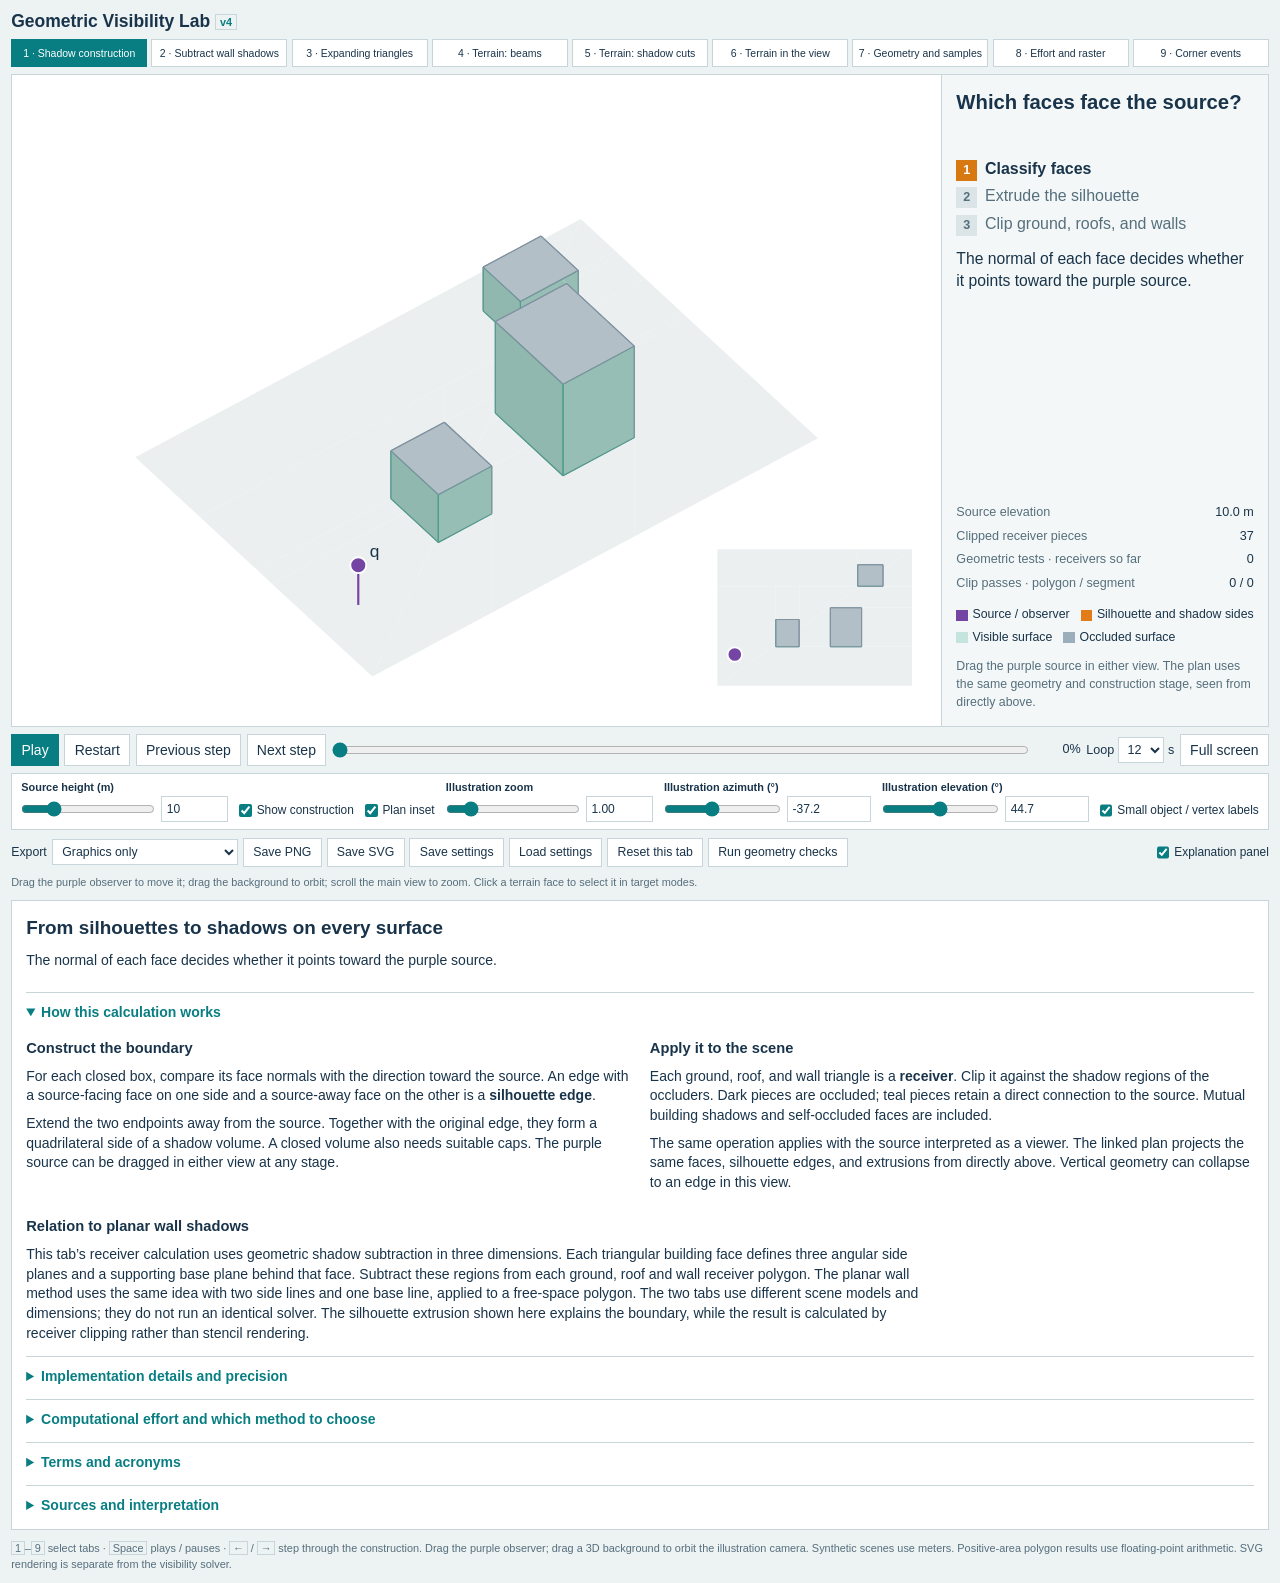
==== visibility-lab-v4.html @ 385640a4 "Make work counters progressive and clarify terrain construction" ====
<!doctype html>
<html lang="en">
<head>
<meta charset="utf-8">
<meta name="viewport" content="width=device-width, initial-scale=1">
<title>Geometric Visibility Lab · v4</title>
<style>:root {
  --ink:#19344a; --muted:#566f7d; --teal:#087e82; --purple:#7545a4;
  --orange:#d87810; --line:#c8d5da; --paper:#fff; --field:#edf2f3;
  --gap:.55rem; --pad:.8rem;
  font:clamp(14px,.625vw,24px)/1.4 -apple-system,BlinkMacSystemFont,"Segoe UI",Arial,sans-serif;
  color:var(--ink); background:var(--field); color-scheme:light;
}
* { box-sizing:border-box; }
body { margin:0; }
button,select,input { font:inherit; color:inherit; }
button,.filebtn,select,input[type=number] { border:1px solid var(--line); border-radius:0; background:var(--paper); }
button,.filebtn { padding:.38rem .66rem; cursor:pointer; white-space:nowrap; line-height:1.35; }
button:hover,.filebtn:hover { background:#e3efed; }
button[aria-selected=true],button.primary { color:white; background:var(--teal); border-color:var(--teal); }
button:disabled { opacity:.45; cursor:default; }
:focus-visible { outline:3px solid var(--orange); outline-offset:2px; }
select { padding:.28rem .35rem; min-width:0; }
input[type=range] { accent-color:var(--teal); cursor:pointer; margin:0; min-width:0; }
input[type=checkbox] { width:1.05em; height:1.05em; margin:0; accent-color:var(--teal); flex:none; }
input[type=number] { width:5.6rem; padding:.25rem .35rem; font-variant-numeric:tabular-nums; }
a { color:var(--teal); }
[hidden] { display:none!important; }
#presentation {
  width:100%; height:100svh; min-height:38rem; padding:var(--pad);
  display:grid; grid-template-rows:auto minmax(0,1fr) auto auto auto auto;
  gap:var(--gap);
}
.lab-header { min-width:0; display:flex; flex-wrap:wrap; align-items:center; gap:.45rem 1rem; }
h1 { margin:0; font-size:1.25rem; font-weight:700; line-height:1.25; white-space:nowrap; }
h1 small { font-size:.62em; color:var(--teal); font-weight:600; border:1px solid var(--line); padding:.1em .35em; vertical-align:middle; }
#nav { display:flex; flex:1 0 100%; flex-wrap:nowrap; gap:.3rem; min-width:0; }
#nav button { flex:1 1 0; padding:.42rem .45rem; font-size:.85rem; white-space:nowrap; }
#stage { min-height:0; min-width:0; display:flex; background:var(--paper); border:1px solid var(--line); overflow:hidden; }
.graphic { flex:1 1 0; min-width:0; min-height:0; position:relative; }
#view { display:block; width:100%; height:100%; touch-action:none; user-select:none; }
#view text { user-select:text; cursor:text; }
#explanation { flex:0 0 26%; min-width:18rem; max-width:33rem; padding:1rem; border-left:1px solid var(--line); display:flex; flex-direction:column; gap:.75rem; background:#f3f7f7; overflow:auto; }
#explanationTitle { flex:none; margin:0; height:2.6em; min-height:2.6em; max-height:2.6em; font-size:1.45rem; line-height:1.3; font-weight:700; display:-webkit-box; -webkit-box-orient:vertical; -webkit-line-clamp:2; overflow:hidden; }
#explanationBody { min-height:0; font-size:1.12rem; line-height:1.45; }
#explanationBody p { margin:0 0 .8rem; }
#explanationBody ul,#explanationBody ol { padding-left:1.3rem; margin:.5rem 0 .8rem; }
#explanationBody li { margin:.35rem 0; }
#explanationFooter { margin-top:auto; flex:none; font-size:.88rem; line-height:1.45; }
#explanationFooter:empty { display:none; }
#explanation table { width:100%; border-collapse:collapse; font-size:.86rem; font-variant-numeric:tabular-nums; }
#explanation th,#explanation td { text-align:left; padding:.42rem .15rem; border-bottom:1px solid var(--line); vertical-align:top; }
#explanation th { font-weight:650; }
#explanation .metrics { display:grid; gap:.5rem; margin:.6rem 0; }
#explanation .metric { display:flex; justify-content:space-between; gap:.5rem; font-variant-numeric:tabular-nums; }
#explanation .metric strong { font-weight:700; }
.legend { display:flex; flex-wrap:wrap; gap:.35rem .8rem; }
.legend-item { display:inline-flex; align-items:center; gap:.35rem; }
.swatch { display:inline-block; width:.8rem; height:.8rem; background:var(--swatch,var(--teal)); flex:none; }
.steps { list-style:none; padding:0!important; margin:0 0 .8rem!important; }
.steps li { display:flex; align-items:baseline; gap:.55rem; color:var(--muted); font-size:1.14rem; line-height:1.4; }
.steps li[aria-current] { color:var(--ink); font-weight:650; }
.step-index { display:inline-flex; flex:none; width:1.5rem; height:1.5rem; align-items:center; justify-content:center; background:#dbe4e7; font-size:.9rem; line-height:1.5rem; font-weight:600; }
[aria-current]>.step-index { color:white; background:var(--orange); }
.stats { display:grid; grid-template-columns:minmax(0,1fr) auto; align-items:baseline; gap:.38rem .65rem; font-size:.9rem; margin:0 0 1rem; font-variant-numeric:tabular-nums; }
.stats dt { color:var(--muted); }
.stats dd { margin:0; text-align:right; max-width:16rem; }
.panel-note { margin:.8rem 0 0; color:var(--muted); }
.panel-metrics { margin:0 0 .8rem; font-variant-numeric:tabular-nums; }
.metric-head,.metric-values { display:grid; grid-template-columns:1fr 1fr; column-gap:.65rem; }
.metric-head { font-size:.8rem; color:var(--muted); border-bottom:1px solid var(--line); padding-bottom:.25rem; }
.metric-group { border-bottom:1px solid var(--line); padding:.6rem 0; }
.metric-group h3 { font-size:.88rem; margin:0 0 .2rem; font-weight:650; }
.metric-values { font-size:1.15rem; }
.geometric { color:var(--teal); }
.sampled { color:var(--orange); }
#explanationBody .difference { font-size:.78rem; margin:.15rem 0 0; color:var(--muted); }
.transport { display:flex; flex-wrap:wrap; align-items:center; gap:.4rem; }
.transport>input[type=range] { flex:1 1 12rem; }
.transport output { width:3.3rem; text-align:right; font-size:.9rem; font-variant-numeric:tabular-nums; }
.transport label { white-space:nowrap; font-size:.9rem; }
#controls { display:flex; flex-wrap:wrap; align-items:flex-end; gap:.42rem .8rem; padding:.5rem .65rem; background:white; border:1px solid var(--line); }
.setting { flex:1 1 13rem; min-width:10rem; max-width:23rem; display:block; }
.setting>span { display:block; margin-bottom:.12rem; font-size:.78rem; line-height:1.2; font-weight:650; }
.setting select { width:100%; font-size:.88rem; }
#demonstrationControls { flex:none; }
#demonstrationControls:empty { display:none; }
.demonstration-setting { max-width:none; min-width:0; width:100%; }
.demonstration-setting>span { font-size:.92rem; margin-bottom:.3rem; }
.demonstration-setting select { font-size:1.04rem; font-weight:600; padding:.55rem .4rem; border-color:var(--teal); }
#controls>.demonstration-setting { flex:1 1 22rem; max-width:32rem; }
.rangeflex { display:flex; align-items:center; gap:.4rem; }
.rangeflex input[type=range] { flex:1 1 auto; width:100%; }
.rangeflex input[type=number] { flex:0 0 4.8rem; width:4.8rem; font-size:.86rem; }
.angle-control .rangeflex input[type=number] { flex-basis:6rem; width:6rem; }
.check { display:flex; align-items:center; gap:.35rem; font-size:.85rem; line-height:1.25; padding:.3rem 0; }
#controls>.check { max-width:17rem; }
#controls>button { font-size:.86rem; }
.toolrow { display:flex; flex-wrap:wrap; align-items:center; gap:.35rem; font-size:.88rem; }
.toolrow>label:not(.check) { display:inline-flex; align-items:center; gap:.4rem; }
.panel-option { margin-left:auto; }
.filebtn { position:relative; }
.filebtn input { position:absolute; width:1px; height:1px; opacity:0; }
.filebtn:focus-within { outline:3px solid var(--orange); outline-offset:2px; }
.demo-notes { display:flex; flex-wrap:wrap; align-items:baseline; column-gap:1rem; row-gap:.2rem; }
.help,#status { margin:0; font-size:.78rem; line-height:1.3; }
.help { color:var(--muted); flex:1 1 auto; }
#status { color:var(--teal); }
.help:empty,#status:empty,.demo-notes:has(.help:empty):has(#status:empty) { display:none; }
.docs { padding:1rem; margin:0 var(--pad) var(--pad); background:white; border:1px solid var(--line); }
.docs h2 { font-size:1.35rem; margin:0 0 .7rem; }
.docs h3 { font-size:1.05rem; margin:1.1rem 0 .4rem; }
.docs p { margin:.6rem 0; max-width:115ch; }
.docs details { border-top:1px solid var(--line); margin-top:.9rem; padding-top:.7rem; }
.docs summary { cursor:pointer; color:var(--teal); font-weight:650; }
#acronymDoc dl { display:grid; grid-template-columns:9rem minmax(0,1fr); gap:.45rem 1rem; max-width:115ch; }
#acronymDoc dt { font-weight:650; }
#acronymDoc dd { margin:0; }
.docs .cols { display:grid; grid-template-columns:1fr 1fr; gap:1.4rem; }
.docs table { border-collapse:collapse; width:100%; font-size:.88rem; }
.docs th,.docs td { border-bottom:1px solid var(--line); padding:.6rem; text-align:left; vertical-align:top; }
.docs thead { background:#f0f5f6; }
.docs .notice { border-left:3px solid var(--orange); padding:.5rem .75rem; background:#fff8ee; }
#benchmarkTable { overflow:auto; }
.page-footer { padding:0 var(--pad) var(--pad); font-size:.78rem; color:var(--muted); }
.page-footer p { margin:0; }
kbd { font:inherit; border:1px solid var(--line); padding:0 .2rem; }
.muted { color:var(--muted); }
.small { font-size:.85em; }
@media (min-width:2560px) { #nav { flex:1 1 auto; } #nav button { font-size:.85rem; } }
@media (max-width:1550px) { #nav button { font-size:.75rem; padding:.4rem .3rem; } #explanation { min-width:16rem; } }
@media (max-width:1100px), (max-height:700px) {
  #presentation { height:auto; min-height:100svh; grid-template-rows:auto minmax(24rem,1fr) auto auto auto auto; }
  #stage { min-height:30rem; }
  #nav { overflow-x:auto; }
  #nav button { flex:0 0 auto; }
  .toolrow .panel-option { margin-left:0; }
}
@media (max-width:700px) {
  #presentation { padding:.55rem; }
  #stage { flex-direction:column; }
  .graphic { flex:none; height:62vw; min-height:16rem; }
  #explanation { flex:none; width:100%; min-width:0; max-width:none; border-left:0; border-top:1px solid var(--line); overflow:visible; }
  #explanationTitle { font-size:1.1rem; }
  .transport>input[type=range] { flex-basis:50%; }
  .setting { min-width:9rem; }
  .docs .cols { grid-template-columns:1fr; }
  #acronymDoc dl { grid-template-columns:1fr; gap:.15rem; }
  #acronymDoc dd { margin-bottom:.6rem; }
}
:root:fullscreen { overflow:hidden; background:var(--field); }
:root:fullscreen #presentation { height:100svh; min-height:0; }
:root:fullscreen .docs,:root:fullscreen .page-footer { display:none; }
:root:fullscreen #stage { min-height:0; }
@media print {
  .lab-header,.transport,#controls,.toolrow,.demo-notes,.docs,.page-footer { display:none; }
  #presentation { padding:0; height:100vh; min-height:0; display:block; }
  #stage { height:100%; border:0; }
}
</style>
</head>
<body>
<main>
<section id="presentation" aria-label="Interactive visibility lab">
<header class="lab-header">
<h1>Geometric Visibility Lab <small>v4</small></h1>
<nav id="nav" aria-label="Demonstration tabs"></nav>
</header>
<div id="stage">
<div class="graphic"><svg id="view" xmlns="http://www.w3.org/2000/svg" viewBox="0 0 1600 900" aria-label="Interactive visibility construction"></svg></div>
<aside id="explanation" aria-labelledby="explanationTitle">
<div id="demonstrationControls"></div>
<h2 id="explanationTitle"></h2>
<div id="explanationBody"></div>
<div id="explanationFooter"></div>
</aside>
</div>
<div class="transport" aria-label="Animation controls">
<button class="primary" id="play">Play</button>
<button id="restart">Restart</button>
<button id="prev" title="Previous construction step (←)">Previous step</button>
<button id="next" title="Next construction step (→)">Next step</button>
<input id="phase" type="range" min="0" max="1" step=".001" value="0" aria-label="Construction progress">
<output id="phaseVal" for="phase">0%</output>
<label><span id="timingLabel">Loop</span> <select id="duration" aria-label="Animation loop duration"><option>6</option><option>8</option><option selected>12</option><option>16</option><option>24</option><option>40</option></select> s</label>
<button id="fullscreen">Full screen</button>
</div>
<div class="settings" id="controls" aria-label="Demonstration settings"></div>
<div class="toolrow" aria-label="Export and settings tools">
<label>Export <select id="exportMode"><option value="graphics">Graphics only</option><option value="panel">Graphic + explanation panel</option></select></label>
<button id="png">Save PNG</button>
<button id="svg">Save SVG</button>
<button id="save">Save settings</button>
<label class="filebtn">Load settings<input id="load" type="file" accept=".json,application/json"></label>
<button id="reset">Reset this tab</button>
<button id="tests">Run geometry checks</button>
<label class="check panel-option"><input id="panelToggle" type="checkbox" checked>Explanation panel</label>
</div>
<div class="demo-notes"><p id="help" class="help"></p><p id="status" role="status" aria-live="polite"></p></div>
</section>
<section class="docs" aria-label="Calculation reference">
<h2 id="docTitle"></h2>
<div id="liveText" aria-live="polite"></div>
<div id="benchmarkTable"></div>
<details open><summary>How this calculation works</summary><div id="methodDoc"></div></details>
<details><summary>Implementation details and precision</summary><div id="detailDoc"></div></details>
<details><summary>Computational effort and which method to choose</summary><div id="costDoc"></div></details>
<details><summary>Terms and acronyms</summary><div id="acronymDoc"></div></details>
<details><summary>Sources and interpretation</summary><div id="sourceDoc"></div></details>
</section>
</main>
<footer class="page-footer"><p><kbd>1</kbd>–<kbd>9</kbd> select tabs · <kbd>Space</kbd> plays / pauses · <kbd>←</kbd> / <kbd>→</kbd> step through the construction. Drag the purple observer; drag a 3D background to orbit the illustration camera. Synthetic scenes use meters. Positive-area polygon results use floating-point arithmetic. SVG rendering is separate from the visibility solver.</p></footer>
<script>/* Module: geometry */
const SCENES = [{"name":"Urban courtyards","outer":[[0,0],[100,0],[100,65],[0,65]],"holes":[[[27,8],[44,8],[44,25],[27,25]],[[55,35],[72,35],[72,58],[55,58]],[[77,9],[92,9],[92,23],[77,23]],[[15,44],[34,44],[34,59],[15,59]]],"observer":[18,31],"triangles":[[[0.0,0.0],[0.0,65.0],[15.0,44.0]],[[77.0,23.0],[44.0,25.0],[55.0,35.0]],[[100.0,65.0],[72.0,35.0],[72.0,58.0]],[[44.0,8.0],[77.0,23.0],[77.0,9.0]],[[34.0,44.0],[44.0,25.0],[27.0,25.0]],[[0.0,0.0],[27.0,25.0],[27.0,8.0]],[[15.0,59.0],[15.0,44.0],[0.0,65.0]],[[27.0,25.0],[0.0,0.0],[15.0,44.0]],[[77.0,23.0],[55.0,35.0],[72.0,35.0]],[[72.0,35.0],[92.0,23.0],[77.0,23.0]],[[44.0,25.0],[34.0,44.0],[55.0,35.0]],[[27.0,25.0],[15.0,44.0],[34.0,44.0]],[[34.0,59.0],[15.0,59.0],[0.0,65.0]],[[44.0,8.0],[0.0,0.0],[27.0,8.0]],[[44.0,25.0],[77.0,23.0],[44.0,8.0]],[[55.0,35.0],[34.0,44.0],[55.0,58.0]],[[34.0,59.0],[0.0,65.0],[100.0,65.0]],[[0.0,0.0],[44.0,8.0],[100.0,0.0]],[[100.0,0.0],[77.0,9.0],[92.0,9.0]],[[55.0,58.0],[34.0,44.0],[34.0,59.0]],[[77.0,9.0],[100.0,0.0],[44.0,8.0]],[[100.0,65.0],[55.0,58.0],[34.0,59.0]],[[92.0,23.0],[100.0,0.0],[92.0,9.0]],[[55.0,58.0],[100.0,65.0],[72.0,58.0]],[[100.0,0.0],[92.0,23.0],[100.0,65.0]],[[72.0,35.0],[100.0,65.0],[92.0,23.0]]]},{"name":"Narrow opening","outer":[[0,0],[100,0],[100,65],[0,65]],"holes":[[[38,0.5],[42,0.5],[42,31],[38,31]],[[38,34],[42,34],[42,64.5],[38,64.5]],[[66,15],[82,15],[82,25],[66,25]],[[66,42],[88,42],[88,53],[66,53]]],"observer":[15,28],"triangles":[[[38.0,31.0],[0.0,0.0],[0.0,65.0]],[[42.0,31.0],[38.0,31.0],[38.0,34.0]],[[66.0,53.0],[42.0,34.0],[42.0,64.5]],[[82.0,25.0],[66.0,25.0],[66.0,42.0]],[[42.0,31.0],[66.0,25.0],[66.0,15.0]],[[0.0,0.0],[38.0,31.0],[38.0,0.5]],[[42.0,0.5],[0.0,0.0],[38.0,0.5]],[[42.0,31.0],[38.0,34.0],[42.0,34.0]],[[82.0,25.0],[66.0,42.0],[88.0,42.0]],[[42.0,34.0],[66.0,42.0],[66.0,25.0]],[[38.0,34.0],[38.0,31.0],[0.0,65.0]],[[0.0,0.0],[42.0,0.5],[100.0,0.0]],[[66.0,25.0],[42.0,31.0],[42.0,34.0]],[[100.0,0.0],[82.0,25.0],[88.0,42.0]],[[42.0,34.0],[66.0,53.0],[66.0,42.0]],[[38.0,64.5],[38.0,34.0],[0.0,65.0]],[[42.0,0.5],[42.0,31.0],[66.0,15.0]],[[100.0,65.0],[66.0,53.0],[42.0,64.5]],[[42.0,64.5],[38.0,64.5],[0.0,65.0]],[[100.0,0.0],[42.0,0.5],[66.0,15.0]],[[42.0,64.5],[0.0,65.0],[100.0,65.0]],[[100.0,0.0],[66.0,15.0],[82.0,15.0]],[[66.0,53.0],[100.0,65.0],[88.0,53.0]],[[82.0,25.0],[100.0,0.0],[82.0,15.0]],[[88.0,42.0],[88.0,53.0],[100.0,65.0]],[[100.0,0.0],[88.0,42.0],[100.0,65.0]]]},{"name":"Bending corridor","outer":[[0,0],[100,0],[100,65],[0,65]],"holes":[[[5,6],[72,6],[72,21],[5,21]],[[27,35],[96,35],[96,58],[27,58]],[[5,44],[14,44],[14,59],[5,59]]],"observer":[15,28],"triangles":[[[5.0,21.0],[0.0,0.0],[0.0,65.0]],[[5.0,21.0],[5.0,44.0],[14.0,44.0]],[[27.0,58.0],[14.0,44.0],[14.0,59.0]],[[14.0,44.0],[27.0,58.0],[27.0,35.0]],[[0.0,0.0],[5.0,21.0],[5.0,6.0]],[[72.0,6.0],[0.0,0.0],[5.0,6.0]],[[5.0,21.0],[14.0,44.0],[27.0,35.0]],[[0.0,65.0],[27.0,58.0],[14.0,59.0]],[[5.0,44.0],[5.0,21.0],[0.0,65.0]],[[0.0,0.0],[72.0,6.0],[100.0,0.0]],[[72.0,21.0],[5.0,21.0],[27.0,35.0]],[[5.0,59.0],[5.0,44.0],[0.0,65.0]],[[100.0,0.0],[72.0,6.0],[72.0,21.0]],[[72.0,21.0],[27.0,35.0],[96.0,35.0]],[[14.0,59.0],[5.0,59.0],[0.0,65.0]],[[100.0,0.0],[72.0,21.0],[96.0,35.0]],[[100.0,65.0],[27.0,58.0],[0.0,65.0]],[[100.0,65.0],[100.0,0.0],[96.0,35.0]],[[27.0,58.0],[100.0,65.0],[96.0,58.0]],[[100.0,65.0],[96.0,35.0],[96.0,58.0]]]}];


/* Synthetic teaching models. Continuous constructions use IEEE-754 doubles.
   Tangential zero-area features are regularized away. No exact arithmetic claim. */
'use strict';
const TAU=2*Math.PI, EPS=1e-9;
const sub=(a,b)=>a.map((v,i)=>v-b[i]);
const add=(a,b)=>a.map((v,i)=>v+b[i]);
const mul=(a,k)=>a.map(v=>v*k);
const dot=(a,b)=>a.reduce((s,v,i)=>s+v*b[i],0);
const norm=a=>Math.hypot(...a);
const unit=a=>mul(a,1/norm(a));
const cross=(a,b)=>a[0]*b[1]-a[1]*b[0];
const cross3=(a,b)=>[a[1]*b[2]-a[2]*b[1],a[2]*b[0]-a[0]*b[2],a[0]*b[1]-a[1]*b[0]];
const lerp=(a,b,t)=>add(a,mul(sub(b,a),t));
const clamp=(x,a,b)=>Math.max(a,Math.min(b,x));
const wrap=a=>(a%TAU+TAU)%TAU;
const areaSigned=p=>p.reduce((s,a,i)=>s+cross(a,p[(i+1)%p.length]),0)/2;
const area=p=>Math.abs(areaSigned(p));
function inside(p,poly){let c=false; for(let i=0,j=poly.length-1;i<poly.length;j=i++){
 const a=poly[i],b=poly[j]; if((a[1]>p[1])!==(b[1]>p[1])&&p[0]<(b[0]-a[0])*(p[1]-a[1])/(b[1]-a[1])+a[0])c=!c;
}return c;}
function clean(poly){const out=[]; for(const p of poly)if(!out.length||norm(sub(p,out[out.length-1]))>1e-8)out.push(p);
 if(out.length>1&&norm(sub(out[0],out.at(-1)))<1e-8)out.pop(); return out;}
function clip(poly,f,positive=true){if(!poly.length)return []; const out=[]; let a=poly.at(-1),fa=f(a)*(positive?1:-1);
 for(const b of poly){const fb=f(b)*(positive?1:-1); if((fa>=0)!==(fb>=0))out.push(lerp(a,b,fa/(fa-fb))); if(fb>=0)out.push(b);a=b;fa=fb;}return clean(out);}
function clipConvex(poly,window){let p=poly;const w=areaSigned(window)>0?window:[...window].reverse();
 for(let i=0;i<w.length&&p.length;i++){const a=w[i],b=w[(i+1)%w.length];p=clip(p,x=>cross(sub(b,a),sub(x,a)));}return p;}
// Disjoint convex pieces of subject minus a convex clipping polygon.
function differenceConvex(subject,occluder){let remain=subject;const pieces=[],c=areaSigned(occluder)>0?occluder:[...occluder].reverse();
 for(let i=0;i<c.length&&remain.length>=3;i++){
 const a=c[i],b=c[(i+1)%c.length],f=p=>cross(sub(b,a),sub(p,a));
 const outside=clip(remain,f,false);if(outside.length>=3&&area(outside)>1e-9)pieces.push(outside);
 remain=clip(remain,f,true);
 }return pieces;}
function sceneEdges(scene){let i=0;return [scene.outer,...scene.holes].flatMap((p,ring)=>p.map((a,j)=>({a,b:p[(j+1)%p.length],id:i++,ring})));}
function validObserver(q,scene){return inside(q,scene.outer)&&!scene.holes.some(p=>inside(q,p))&&sceneEdges(scene).every(e=>{
 const v=sub(e.b,e.a),t=clamp(dot(sub(q,e.a),v)/dot(v,v),0,1);return norm(sub(q,add(e.a,mul(v,t))))>.02;});}
function rayHit(q,angle,e){const d=[Math.cos(angle),Math.sin(angle)],v=sub(e.b,e.a),a=sub(e.a,q),den=cross(d,v);
 if(Math.abs(den)<1e-13)return null;const t=cross(a,v)/den,u=cross(a,d)/den;
 if(t<-1e-8||u<-1e-8||u>1+1e-8)return null;return {t,p:add(q,mul(d,t)),edge:e};}
function nearest(q,a,edges){let best=null;for(const e of edges){const h=rayHit(q,a,e);if(h&&(!best||h.t<best.t))best=h;}return best;}
// Event-sector decomposition: midpoint is a representative of an entire interval,
// not a uniform angular approximation. O(n^2) scans in this teaching implementation.
function visibility(q,scene){const edges=sceneEdges(scene),angles=[0,TAU];
 for(const e of edges)angles.push(wrap(Math.atan2(e.a[1]-q[1],e.a[0]-q[0])));
 angles.sort((a,b)=>a-b);const events=angles.filter((a,i)=>!i||a-angles[i-1]>1e-11),sectors=[];
 for(let i=0;i<events.length-1;i++){const a=events[i],b=events[i+1];if(b-a<1e-11)continue;
 const hit=nearest(q,(a+b)/2,edges);if(!hit)continue; const pa=rayHit(q,a,hit.edge),pb=rayHit(q,b,hit.edge);
 if(pa&&pb)sectors.push({a,b,edge:hit.edge,pa:pa.p,pb:pb.p});}
 const polygon=clean(sectors.flatMap(s=>[s.pa,s.pb]));return {edges,events,sectors,polygon,area:area(polygon)};}
function angularPieces(q,a,b){let x=wrap(Math.atan2(a[1]-q[1],a[0]-q[0])),y=wrap(Math.atan2(b[1]-q[1],b[0]-q[0]));
 if(wrap(y-x)>Math.PI)[x,y]=[y,x];let z=x+wrap(y-x);return z<=TAU?[[x,z]]:[[x,TAU],[0,z-TAU]];}
function intervalSubtract(interval,covered){let p=[interval];for(const [a,b] of covered)p=p.flatMap(([x,y])=>{
 if(b<=x+1e-11||a>=y-1e-11)return [[x,y]];let r=[];if(a>x+1e-11)r.push([x,a]);if(b<y-1e-11)r.push([b,y]);return r;});return p;}
function wedgeClip(poly,q,a,b){let p=poly; if(b-a>=TAU-1e-9)return p;
 const u=[Math.cos(a),Math.sin(a)],v=[Math.cos(b),Math.sin(b)];
 p=clip(p,x=>cross(u,sub(x,q)));p=clip(p,x=>cross(sub(x,q),v));return p;}
function meshFor(scene){const tris=scene.triangles.map(t=>areaSigned(t)>0?t:[...t].reverse()),adj=tris.map(()=>[-1,-1,-1]),map=new Map();
 tris.forEach((t,i)=>t.forEach((a,j)=>{const b=t[(j+1)%3],key=[a.join(','),b.join(',')].sort().join('|');
 if(map.has(key)){const [k,l]=map.get(key);adj[i][j]=k;adj[k][l]=i;}else map.set(key,[i,j]);}));return {tris,adj};}
function inTriangle(q,t){return t.every((a,i)=>cross(sub(t[(i+1)%3],a),sub(q,a))>=-EPS);}
// Real portal/cone propagation through a constrained triangulation.
// Covered angular intervals are stored per triangle: holes can require revisits.
function expand(q,scene){const {tris,adj}=scene.mesh||meshFor(scene),root=tris.findIndex(t=>inTriangle(q,t));if(root<0)return {pieces:[],visits:[],root};
 const pieces=[tris[root]],visits=[{tri:root,poly:tris[root],depth:0,portal:null}],covered=tris.map(()=>[]);covered[root]=[[0,TAU]];const queue=[];
 function send(i,j,ia,ib,depth){const next=adj[i][j];if(next<0)return;const t=tris[i];
 for(const [a,b] of angularPieces(q,t[j],t[(j+1)%3])){const lo=Math.max(a,ia),hi=Math.min(b,ib);if(hi-lo>1e-10)queue.push({tri:next,from:i,a:lo,b:hi,depth,portal:[t[j],t[(j+1)%3]]});}}
 for(let j=0;j<3;j++)send(root,j,0,TAU,1);
 let guard=0;for(let k=0;k<queue.length;k++){if(++guard>20000)throw Error('Triangular expansion exceeded its safety bound'); const s=queue[k];
 for(const [a,b] of intervalSubtract([s.a,s.b],covered[s.tri])){
 covered[s.tri].push([a,b]);const poly=wedgeClip(tris[s.tri],q,a,b);if(poly.length<3||area(poly)<1e-8)continue;
 pieces.push(poly);visits.push({...s,a,b,poly});
 for(let j=0;j<3;j++)if(adj[s.tri][j]!==s.from)send(s.tri,j,a,b,s.depth+1);
 }}return {pieces,visits,root,area:pieces.reduce((s,p)=>s+area(p),0)};}
function convexHull(points){let p=[...points].sort((a,b)=>a[0]-b[0]||a[1]-b[1]);let lo=[],hi=[];
 for(const v of p){while(lo.length>1&&cross(sub(lo.at(-1),lo.at(-2)),sub(v,lo.at(-1)))<=0)lo.pop();lo.push(v);}
 for(const v of [...p].reverse()){while(hi.length>1&&cross(sub(hi.at(-1),hi.at(-2)),sub(v,hi.at(-1)))<=0)hi.pop();hi.push(v);}return lo.slice(0,-1).concat(hi.slice(0,-1));}
function boxVertices(b){const [x,y,w,d,h]=b;return [[x,y,0],[x+w,y,0],[x+w,y+d,0],[x,y+d,0],[x,y,h],[x+w,y,h],[x+w,y+d,h],[x,y+d,h]];}
const BOX_FACES=[[0,3,2,1],[0,1,5,4],[1,2,6,5],[2,3,7,6],[3,0,4,7],[4,5,6,7]];
function shadowPolygon(b,q){if(q[2]<=b[4])throw Error('This finite ground-projection demo requires the source above all roofs.');
 return convexHull(boxVertices(b).map(v=>{const t=q[2]/(q[2]-v[2]);return [q[0]+t*(v[0]-q[0]),q[1]+t*(v[1]-q[1])];}));}
function segmentBox(q,p,b){const mins=[b[0],b[1],0],maxs=[b[0]+b[2],b[1]+b[3],b[4]],d=sub(p,q);let lo=0,hi=1;
 for(let i=0;i<3;i++){if(Math.abs(d[i])<EPS){if(q[i]<mins[i]||q[i]>maxs[i])return false;continue;}
 let a=(mins[i]-q[i])/d[i],c=(maxs[i]-q[i])/d[i];if(a>c)[a,c]=[c,a];lo=Math.max(lo,a);hi=Math.min(hi,c);if(lo>hi)return false;}return hi>1e-8&&lo<1-1e-8;}
function silhouette(b,q){const v=boxVertices(b),front=BOX_FACES.map(f=>{const n=cross3(sub(v[f[1]],v[f[0]]),sub(v[f[2]],v[f[0]]));return dot(n,sub(q,v[f[0]]))>0;}),e=new Map();
 BOX_FACES.forEach((f,i)=>f.forEach((a,j)=>{let b=f[(j+1)%f.length],key=[a,b].sort((x,y)=>x-y).join(',');if(!e.has(key))e.set(key,{a,b,f:[]});e.get(key).f.push(i);}));
 return [...e.values()].filter(e=>front[e.f[0]]!==front[e.f[1]]).map(e=>[v[e.a],v[e.b]]);}
const terrainZ=(x,y)=>2+12*Math.exp(-(((x-29)/11)**2+((y-34)/23)**2))+23*Math.exp(-(((x-69)/17)**2+((y-26)/21)**2))+7*Math.exp(-(((x-92)/10)**2+((y-52)/20)**2))+.7*Math.sin(x*.18)*Math.cos(y*.14);
function makeTerrain(){let tris=[],nx=18,ny=12;for(let i=0;i<nx;i++)for(let j=0;j<ny;j++){
 const v=[[i,j],[i+1,j],[i+1,j+1],[i,j+1]].map(([a,b])=>[a*100/nx,b*70/ny,terrainZ(a*100/nx,b*70/ny)]);
 tris.push([v[0],v[1],v[2]],[v[0],v[2],v[3]]);}return tris;}
function terrainHeight(x,y,triangles){for(const t of triangles){const a=t[0],v=sub(t[1],a),w=sub(t[2],a),d=[x-a[0],y-a[1]],den=cross(v,w),s=cross(d,w)/den,u=cross(v,d)/den;
 if(s>=-EPS&&u>=-EPS&&s+u<=1+EPS)return a[2]+s*v[2]+u*w[2];}return 0;}
function terrainProfile(qxy,theta,triangles){const d=[Math.cos(theta),Math.sin(theta)],hits=[[0,terrainHeight(...qxy,triangles)]];
 for(const t of triangles)for(let i=0;i<3;i++){
 const a=t[i],b=t[(i+1)%3],v=sub(b,a),delta=sub(a,qxy),den=cross(d,v);if(Math.abs(den)<EPS)continue;
 const r=cross(delta,v)/den,u=cross(delta,d)/den;if(r>1e-7&&u>=-EPS&&u<=1+EPS)hits.push([r,a[2]+u*(b[2]-a[2])]);}
 hits.sort((a,b)=>a[0]-b[0]);return hits.filter((a,i)=>!i||a[0]-hits[i-1][0]>1e-7);}
function profileVisibility(profile,zq){let H=-Infinity,result=[];
 for(let i=0;i<profile.length-1;i++){const a=profile[i],b=profile[i+1],m=(b[1]-a[1])/(b[0]-a[0]),c=a[1]-m*a[0],fb=(b[1]-zq)/b[0],fa=a[0]?(a[1]-zq)/a[0]:-Infinity;
 let start=null;if(i===0)start=a[0];else if(fb>H+1e-11){start=fa>=H-1e-11?a[0]:clamp((zq-c)/(m-H),a[0],b[0]);}
 if(start===null)result.push({a,b,visible:false});else{if(start>a[0]+1e-8)result.push({a,b:[start,m*start+c],visible:false});result.push({a:[start,m*start+c],b,visible:true});}
 H=Math.max(H,fb);
 }return result;}
function profileZ(profile,r){for(let i=1;i<profile.length;i++)if(r<=profile[i][0]+EPS){const a=profile[i-1],b=profile[i];return a[1]+(b[1]-a[1])*(r-a[0])/(b[0]-a[0]);}return profile.at(-1)[1];}
function profileTargetVisible(profile,zq,r,targetHeight=0){const z=profileZ(profile,r)+targetHeight;
 return profile.filter(p=>p[0]>EPS&&p[0]<r-EPS).every(p=>zq+(z-zq)*p[0]/r>p[1]+1e-9);}
function metricIntegrals(result,q){let I1=0,I2=0;for(const s of result.sectors){const v=sub(s.edge.b,s.edge.a);let n=unit([-v[1],v[0]]),d=dot(n,sub(s.edge.a,q));if(d<0){n=mul(n,-1);d=-d;}const psi=Math.atan2(n[1],n[0]);
 const ta=Math.tan(s.a-psi),tb=Math.tan(s.b-psi);I1+=d*(Math.asinh(tb)-Math.asinh(ta));I2+=d*d*(tb-ta);}
 return {mean:I1/TAU,variance:I2/TAU-(I1/TAU)**2,area:I2/2};}
function solidAngle(poly){if(poly.length<3)return 0;const dirs=poly.map(p=>unit([p[0],1,p[1]]));let result=0;
 for(let i=1;i<dirs.length-1;i++){const a=dirs[0],b=dirs[i],c=dirs[i+1];result+=2*Math.atan2(Math.abs(dot(a,cross3(b,c))),1+dot(a,b)+dot(b,c)+dot(c,a));}return result;}
function projectedVisibility(q,facades){const frame=[[-1,-.72],[1,-.72],[1,.72],[-1,.72]],occluders=[],objects=[];
 for(const f of [...facades].sort((a,b)=>a.depth-b.depth)){
 const raw=f.outline.map(([x,z])=>[(x-q[0])/(f.depth-q[1]),(z-q[2])/(f.depth-q[1])]),projected=clipConvex(raw,frame);let fragments=projected.length>=3?[projected]:[];
 for(const oc of occluders)fragments=fragments.flatMap(p=>differenceConvex(p,oc));
 if(projected.length>=3)occluders.push(projected);
 objects.push({...f,raw,projected,fragments,omega:fragments.reduce((s,p)=>s+solidAngle(p),0),visibleArea:fragments.reduce((s,p)=>s+area(p),0)*(f.depth-q[1])**2});
 }return {objects,frame,omega:solidAngle(frame)};}
SCENES.forEach(s=>s.mesh=meshFor(s));


/* Continuous polygonal constructions for small teaching meshes.
 * Half-spaces use normalized normals; IEEE-754 tolerances regularize tiny features.
 * No pixel/voxel classifications are used by either reference construction.
 */
const E3=1e-8;
const centroid=p=>mul(p.reduce((s,v)=>add(s,v),p[0].map(()=>0)),1/p.length);
function normal3(p){
 // Polygon clipping can insert collinear leading vertices: use the whole face.
 let n=[0,0,0];for(let i=1;i+1<p.length;i++)n=add(n,cross3(sub(p[i],p[0]),sub(p[i+1],p[0])));
 const length=norm(n);return length>1e-14?mul(n,1/length):[0,0,0];
}
function area3(p){if(p.length<3)return 0;let a=0;for(let i=1;i<p.length-1;i++)a+=norm(cross3(sub(p[i],p[0]),sub(p[i+1],p[0])))/2;return a;}
function planeOf(p){const n=normal3(p);return {n,d:dot(n,p[0])};}
function val3(h,p){return dot(h.n,p)-h.d;}
function clip3(p,h,positive=true){return clip(p,v=>val3(h,v),positive);}
function conePlanes(poly,q){const c=sub(centroid(poly),q),out=[];for(let i=0;i<poly.length;i++){let n=cross3(sub(poly[i],q),sub(poly[(i+1)%poly.length],q));if(norm(n)<1e-11)continue;n=unit(n);if(dot(n,c)<0)n=mul(n,-1);out.push({n,d:dot(n,q)});}return out;}
function clipByPlanes(p,planes){for(const h of planes){if(p.length<3)return [];p=clip3(p,h);}return area3(p)>E3?p:[];}
// The base plane matters: geometry between q and the occluder is not shadowed.
function shadowPlanes(tri,q){let h=planeOf(tri);if(Math.abs(val3(h,q))<E3)return null;if(val3(h,q)>0)h={n:mul(h.n,-1),d:-h.d};return [h,...conePlanes(tri,q)];}
function subtractShadow(poly,planes){if(!planes||poly.length<3)return [poly];
 // Exclude tangent/coplanar contact with the occluder's own plane.
 if(Math.max(...poly.map(p=>val3(planes[0],p)))<=E3)return [poly];
 if(planes.some(h=>Math.max(...poly.map(p=>val3(h,p)))<=E3))return [poly];
 const overlap=clipByPlanes(poly,planes);if(overlap.length<3||area3(overlap)<E3)return [poly];
 let rest=poly,out=[];for(const h of planes){const outside=clip3(rest,h,false);if(outside.length>=3&&area3(outside)>E3)out.push(outside);rest=clip3(rest,h,true);if(rest.length<3)break;}return out;
}
function rayTri3(q,d,t){const e1=sub(t[1],t[0]),e2=sub(t[2],t[0]),h=cross3(d,e2),det=dot(e1,h);if(Math.abs(det)<1e-11)return null;const a=1/det,s=sub(q,t[0]),u=a*dot(s,h);if(u<-1e-8||u>1+1e-8)return null;const r=cross3(s,e1),v=a*dot(d,r);if(v<-1e-8||u+v>1+1e-8)return null;const dist=a*dot(e2,r);return dist>1e-7?dist:null;}
function firstHit3(q,d,tris){let best=Infinity,id=-1;tris.forEach((t,i)=>{const dist=rayTri3(q,d,t);if(dist!==null&&dist<best){best=dist;id=i;}});return {r:best,id,p:add(q,mul(d,best))};}
function fragmentVolume(p,q){let v=0;for(let i=1;i<p.length-1;i++)v+=Math.abs(dot(sub(p[0],q),cross3(sub(p[i],q),sub(p[i+1],q))))/6;return v;}
function omega3(p,q){if(p.length<3)return 0;const u=p.map(v=>unit(sub(v,q)));let s=0;for(let i=1;i<u.length-1;i++){const a=u[0],b=u[i],c=u[i+1];s+=2*Math.atan2(Math.abs(dot(a,cross3(b,c))),1+dot(a,b)+dot(b,c)+dot(c,a));}return s;}
function boxSurface(x0=0,x1=100,y0=0,y1=70,z0=0,z1=55){const v=[[x0,y0,z0],[x1,y0,z0],[x1,y1,z0],[x0,y1,z0],[x0,y0,z1],[x1,y0,z1],[x1,y1,z1],[x0,y1,z1]],out=[];BOX_FACES.forEach((f,i)=>{out.push({poly:[v[f[0]],v[f[1]],v[f[2]]],kind:'bound',face:i});out.push({poly:[v[f[0]],v[f[2]],v[f[3]]],kind:'bound',face:i});});return out;}
function makeTerrain3(nx=10,ny=7,roof=55){const v=[],top=[];for(let j=0;j<=ny;j++)for(let i=0;i<=nx;i++){const x=i*100/nx+(i>0&&i<nx?.7*Math.sin(i*3.1+j*1.7):0),y=j*70/ny+(j>0&&j<ny?.7*Math.sin(i*2.7+j*3.1):0);v.push([x,y,terrainZ(x,y)]);top.push([x,y,roof]);}
 const base=[],tets=[];for(let j=0;j<ny;j++)for(let i=0;i<nx;i++){const a=j*(nx+1)+i,b=a+1,c=a+nx+2,d=a+nx+1;base.push([a,b,c],[a,c,d]);}
 base.forEach(ids=>{const [a,b,c]=[...ids].sort((a,b)=>a-b);tets.push([v[a],v[b],v[c],top[c]],[v[a],v[b],top[b],top[c]],[v[a],top[a],top[b],top[c]]);});
 const cells=tets.map(t=>{const faces=[];for(let k=0;k<4;k++){let f=t.filter((_,i)=>i!==k),h=planeOf(f);if(val3(h,t[k])>0){f=[...f].reverse();h=planeOf(f);}faces.push({poly:f,h,next:-1,other:-1,kind:null});}return {vertices:t,faces};});
 const key=p=>p.map(v=>v.map(n=>n.toFixed(8)).join(',')).sort().join('|'),shared=new Map(),baseKeys=new Set(base.map(ids=>key(ids.map(i=>v[i]))));
 cells.forEach((c,i)=>c.faces.forEach((f,j)=>{const k=key(f.poly);if(shared.has(k)){const [ci,fj]=shared.get(k);f.next=ci;f.other=fj;cells[ci].faces[fj].next=i;cells[ci].faces[fj].other=j;}else shared.set(k,[i,j]);}));
 const boundary=[];cells.forEach(c=>c.faces.forEach(f=>{if(f.next<0){f.kind=baseKeys.has(key(f.poly))?'terrain':'bound';f.boundary=boundary.length;boundary.push({poly:f.poly,kind:f.kind});}}));
 return {vertices:v,tris:base.map(ids=>ids.map(i=>v[i])),cells,boundary,roof};
}
// Direct visibility only. Convex air cells are connected by shared triangular faces.
// A work item carries a polygonal angular beam with apex fixed at q. There is no
// bending and no unrestricted flood-fill. Distinct entries into a cell are retained.
function expand3(q,model){const roots=[];model.cells.forEach((c,i)=>{if(c.faces.every(f=>val3(f.h,q)<=E3))roots.push(i);});if(!roots.length)throw Error('Observer must be inside the bounded air volume.');const root=roots[0];
 // A source on an artificial shared face needs every incident air cell seeded.
 const queue=roots.map(cell=>({cell,entry:-1,beam:[],aperture:null,parent:-1,depth:0})),visits=[],surfaces=[];
 for(let k=0;k<queue.length;k++){if(k>80000)throw Error('Beam expansion safety limit reached; reduce mesh detail.');const item=queue[k],cell=model.cells[item.cell];item.index=k;item.outputs=[];visits.push(item);
 for(let j=0;j<4;j++){const face=cell.faces[j];if(j===item.entry||val3(face.h,q)>=-E3)continue;
 const p=clipByPlanes(face.poly,item.beam);if(p.length<3||omega3(p,q)<1e-11)continue;
 const edge={poly:p,whole:face.poly,kind:face.kind,boundary:face.boundary,from:item.cell};item.outputs.push(edge);
 if(face.next<0)surfaces.push({...edge,visit:k});else queue.push({cell:face.next,entry:face.other,beam:conePlanes(p,q),aperture:p,whole:face.poly,parent:k,depth:item.depth+1});}
 }
 const volume=surfaces.reduce((s,f)=>s+fragmentVolume(f.poly,q),0),surfaceArea=surfaces.filter(f=>f.kind==='terrain').reduce((s,f)=>s+area3(f.poly),0),planArea=surfaces.filter(f=>f.kind==='terrain').reduce((s,f)=>s+area(f.poly.map(p=>p.slice(0,2))),0);
 return {q,root,roots,visits,surfaces,volume,surfaceArea,planArea,omega:surfaces.reduce((s,f)=>s+omega3(f.poly,q),0)};
}
function clipCell(cell,beam){let faces=cell.faces.map(f=>f.poly);for(const h of beam){const cuts=[];faces=faces.map(f=>{for(let i=0;i<f.length;i++){const a=f[i],b=f[(i+1)%f.length],fa=val3(h,a),fb=val3(h,b);if(fa*fb<0)cuts.push(lerp(a,b,fa/(fa-fb)));}return clip3(f,h);}).filter(p=>p.length>=3&&area3(p)>E3);
 const uniq=[];for(const v of cuts)if(!uniq.some(w=>norm(sub(v,w))<1e-6))uniq.push(v);if(uniq.length>=3){const c=centroid(uniq),u=unit(sub(uniq[0],c)),w=cross3(h.n,u);uniq.sort((a,b)=>Math.atan2(dot(sub(a,c),w),dot(sub(a,c),u))-Math.atan2(dot(sub(b,c),w),dot(sub(b,c),u)));faces.push(uniq);}}
 return faces;
}
function visibility3(q,receivers,occluders,history=false){let pieces=receivers.map((f,i)=>({owner:i,kind:f.kind,polys:[f.poly]}));const snapshots=history?[pieces]:[],planes=occluders.map(f=>shadowPlanes(f.poly||f,q));
 for(let j=0;j<planes.length;j++){const h=planes[j];if(!h){if(history)snapshots.push(pieces);continue;}pieces=pieces.map(f=>({...f,polys:f.polys.flatMap(p=>subtractShadow(p,h))}));if(history)snapshots.push(pieces);}
 const surfaces=pieces.flatMap(f=>f.polys.map(poly=>({poly,kind:f.kind,owner:f.owner})));return {surfaces,pieces,snapshots,volume:surfaces.reduce((s,f)=>s+fragmentVolume(f.poly,q),0),area:surfaces.filter(f=>f.kind==='terrain').reduce((s,f)=>s+area3(f.poly),0)};
}
// Reconstruct radial discontinuity curtains from adjoining direction-space edges.
// First-hit surfaces tile the sphere. Two adjacent pieces at different depths are
// joined by a radial quadrilateral; coplanar subdivisions create no curtain.
function visibilityCurtains(surfaces,q){const groups=new Map();surfaces.forEach((f,fi)=>{const pl=planeOf(f.poly);f.poly.forEach((a,i)=>{const b=f.poly[(i+1)%f.poly.length],ua=unit(sub(a,q)),ub=unit(sub(b,q));let n=cross3(ua,ub);if(norm(n)<1e-9)return;n=unit(n);const pivot=n.find(x=>Math.abs(x)>1e-7);if(pivot<0)n=mul(n,-1);const key=n.map(v=>Math.round(v*1e5)).join(',');if(!groups.has(key))groups.set(key,{n,edges:[]});groups.get(key).edges.push({a,b,ua,ub,pl,fi});});});
 const out=[];for(const g of groups.values()){if(g.edges.length<2)continue;const axis=Math.abs(g.n[2])<.8?[0,0,1]:[0,1,0],u=unit(cross3(g.n,axis)),v=cross3(g.n,u),angle=d=>wrap(Math.atan2(dot(d,v),dot(d,u)));let intervals=[];
 for(const e of g.edges){let a=angle(e.ua),b=angle(e.ub);if(wrap(b-a)>Math.PI)[a,b]=[b,a];b=a+wrap(b-a);if(b<=TAU)intervals.push({a,b,e});else intervals.push({a,b:TAU,e},{a:0,b:b-TAU,e});}
 const knots=[...new Set(intervals.flatMap(i=>[i.a,i.b]).map(x=>Math.round(x*1e9)/1e9))].sort((a,b)=>a-b);
 for(let i=0;i<knots.length-1;i++){const a=knots[i],b=knots[i+1];if(b-a<1e-8)continue;const mid=(a+b)/2,es=intervals.filter(e=>mid>e.a-1e-8&&mid<e.b+1e-8);if(es.length<2)continue;
 const dir=t=>add(mul(u,Math.cos(t)),mul(v,Math.sin(t))),hit=(pl,t)=>{const d=dir(t);return add(q,mul(d,(pl.d-dot(pl.n,q))/dot(pl.n,d)));};const p0=hit(es[0].e.pl,a),p1=hit(es[0].e.pl,b),p2=hit(es[1].e.pl,b),p3=hit(es[1].e.pl,a);
 if([p0,p1,p2,p3].flat().every(Number.isFinite)&&Math.max(norm(sub(p0,p3)),norm(sub(p1,p2)))>1e-5)out.push([p0,p1,p2,p3]);}}
 return out;
}
function urbanModel(){const boxes=[[30,20,12,14,12],[58,20,16,20,23],[72,51,13,11,11]],bound=boxSurface(0,100,0,70,0,55),objects=[];boxes.forEach((b,bi)=>{const v=boxVertices(b);BOX_FACES.forEach((f,fi)=>{objects.push({poly:[v[f[0]],v[f[1]],v[f[2]]],kind:'building',bi,fi},{poly:[v[f[0]],v[f[2]],v[f[3]]],kind:'building',bi,fi});});});return {boxes,bound,objects,receivers:[...bound,...objects]};}
const TERRAIN3=makeTerrain3(),URBAN3=urbanModel();
function traceExpansion2(q,scene){const {tris,adj}=scene.mesh,root=tris.findIndex(t=>inTriangle(q,t)),visits=[{tri:root,poly:tris[root],parent:-1,portal:null,a:0,b:TAU}],covered=tris.map(()=>[]),queue=[];covered[root]=[[0,TAU]];
 function send(i,j,a,b,parent){const next=adj[i][j];if(next<0)return;const edge=[tris[i][j],tris[i][(j+1)%3]];for(const [lo,hi] of angularPieces(q,...edge)){const x=Math.max(a,lo),y=Math.min(b,hi);if(y-x>1e-10)queue.push({tri:next,from:i,a:x,b:y,inA:a,inB:b,parent,portal:edge});}}
 for(let j=0;j<3;j++)send(root,j,0,TAU,0);
 for(let k=0;k<queue.length;k++){const s=queue[k];for(const [a,b] of intervalSubtract([s.a,s.b],covered[s.tri])){covered[s.tri].push([a,b]);const poly=wedgeClip(tris[s.tri],q,a,b);if(poly.length<3||area(poly)<1e-8)continue;const i=visits.length;visits.push({...s,a,b,poly});for(let j=0;j<3;j++)if(adj[s.tri][j]!==s.from)send(s.tri,j,a,b,i);}}
 return {root,visits,area:visits.reduce((s,v)=>s+area(v.poly),0)};
}
function pathTo(visits,index){const path=[];while(index>=0){path.push(index);index=visits[index].parent;}return path.reverse();}


/* Visibility Lab v3: independently inspectable, continuous polygon operations.
   All reference geometry uses IEEE-754 doubles. Positive-area regularization
   deliberately omits tangential needles. Reference != certified exact arithmetic. */
const NOW=()=>typeof performance!=='undefined'?performance.now():Date.now();
function bboxOf(poly,d=poly[0].length){return {lo:Array.from({length:d},(_,j)=>Math.min(...poly.map(p=>p[j]))),hi:Array.from({length:d},(_,j)=>Math.max(...poly.map(p=>p[j])))};}
function makeBVH(primitives,d=3,leaf=4){let serial=0;const boxes=primitives.map(p=>bboxOf(p,d));
 function rec(ids){const lo=Array(d).fill(Infinity),hi=Array(d).fill(-Infinity);for(const i of ids)for(let a=0;a<d;a++){lo[a]=Math.min(lo[a],boxes[i].lo[a]);hi[a]=Math.max(hi[a],boxes[i].hi[a]);}const node={lo,hi,id:serial++};if(ids.length<=leaf){node.ids=ids;return node;}let axis=0;for(let a=1;a<d;a++)if(hi[a]-lo[a]>hi[axis]-lo[axis])axis=a;ids.sort((a,b)=>boxes[a].lo[axis]+boxes[a].hi[axis]-boxes[b].lo[axis]-boxes[b].hi[axis]);let m=ids.length>>1;node.left=rec(ids.slice(0,m));node.right=rec(ids.slice(m));return node;}
 const start=NOW(),root=rec(primitives.map((_,i)=>i));return {root,boxes,nodes:serial,ms:NOW()-start};}
function locate2(q,mesh,method='index'){const start=NOW(),roots=[],trace=[],ops={boxes:0,triangles:0};
 function test(i){ops.triangles++;const signs=mesh.tris[i].map((a,j)=>cross(sub(mesh.tris[i][(j+1)%3],a),sub(q,a))),found=signs.every(v=>v>=-1e-8);trace.push({kind:'triangle',id:i,found,signs});if(found)roots.push(i);}
 if(method==='scan'){for(let i=0;i<mesh.tris.length;i++)test(i);}else{const tree=mesh.index||(mesh.index=makeBVH(mesh.tris,2));const stack=[tree.root];while(stack.length){const n=stack.pop();ops.boxes++;const found=q.every((v,j)=>v>=n.lo[j]-1e-8&&v<=n.hi[j]+1e-8);trace.push({kind:'box',node:n,found});if(!found)continue;if(n.ids)n.ids.forEach(test);else stack.push(n.right,n.left);}}
 return {roots,root:roots[0]??-1,trace,ops,ms:NOW()-start};}
function cone2(q,opening){const c=sub(centroid(opening),q);return opening.map(p=>{const d=sub(p,q);let n=unit([-d[1],d[0]]);if(dot(n,c)<0)n=mul(n,-1);return {n,d:dot(n,q)};});}
function clipSegment2(edge,planes){let [a,b]=edge;for(const h of planes){const fa=dot(h.n,a)-h.d,fb=dot(h.n,b)-h.d;if(fa<-1e-9&&fb<-1e-9)return null;if(fa<0&&fb>=0)a=lerp(a,b,fa/(fa-fb));else if(fb<0&&fa>=0)b=lerp(a,b,fa/(fa-fb));}return norm(sub(a,b))>1e-8?[a,b]:null;}
function clipPlanes2(poly,planes){let p=poly;for(const h of planes)p=clip(p,x=>dot(h.n,x)-h.d);return p;}
/* Vector cones avoid the artificial atan2 seam at the positive x-axis.
   q remains fixed. A triangle can have distinct disjoint entries around holes. */
function expandVector2(q,scene,method='index'){const start=NOW(),mesh=scene.mesh,loc=locate2(q,mesh,method),visits=[],queue=[],ops={...loc.ops,portals:0,clips:0};
 if(loc.root<0)return {root:-1,visits:[],pieces:[],area:0,loc,ops,ms:NOW()-start};
 const rootSet=new Set(loc.roots);for(const tri of loc.roots)queue.push({tri,from:-1,parent:-1,portal:null,opening:null,planes:[],depth:0});
 for(let k=0;k<queue.length;k++){if(k>20000)throw Error('2D beam safety limit exceeded.');const s=queue[k],t=mesh.tris[s.tri],poly=s.planes.length?clipPlanes2(t,s.planes):t;ops.clips+=s.planes.length;if(poly.length<3||area(poly)<1e-8)continue;const index=visits.length,v={...s,index,poly};visits.push(v);
  for(let j=0;j<3;j++){const next=mesh.adj[s.tri][j];if(next<0||next===s.from||rootSet.has(next))continue;const portal=[t[j],t[(j+1)%3]];/* Exit faces have q on the interior side. */if(cross(sub(portal[1],portal[0]),sub(q,portal[0]))<=1e-8)continue;ops.portals++;const opening=clipSegment2(portal,s.planes);if(!opening)continue;queue.push({tri:next,from:s.tri,parent:index,portal,opening,incoming:s.planes,planes:cone2(q,opening),depth:s.depth+1});}
 }
 return {root:loc.root,roots:loc.roots,loc,visits,pieces:visits.map(v=>v.poly),area:visits.reduce((a,v)=>a+area(v.poly),0),ops,ms:NOW()-start};}
function pointOnSegment(p,a,b,tol=1e-6){const d=sub(b,a),den=dot(d,d);if(den<tol*tol)return norm(sub(p,a))<tol;const t=dot(sub(p,a),d)/den;return t>=-tol&&t<=1+tol&&norm(sub(p,add(a,mul(d,t))))<tol;}
function cutEdges(poly,original){return poly.map((a,i)=>[a,poly[(i+1)%poly.length]]).filter(([a,b])=>!original.some((p,j)=>pointOnSegment(a,p,original[(j+1)%original.length])&&pointOnSegment(b,p,original[(j+1)%original.length])));}
function geometryEdgeKey(p){return p.map(v=>v.map(n=>n.toFixed(7)).join(',')).sort().join('|');}
function uniqueEdges(polys){const seen=new Map();for(const p of polys)for(let i=0;i<p.length;i++){const e=[p[i],p[(i+1)%p.length]],key=geometryEdgeKey(e);if(!seen.has(key))seen.set(key,e);}return [...seen.values()];}
function inputTerrain(nx=10,ny=7){const m=makeTerrain3(nx,ny,60),peak=Math.max(...m.vertices.map(v=>v[2]));m.peak=peak;m.nx=nx;m.ny=ny;return m;}
/* No ground-target sightline can exceed max(observer z, maximum terrain z).
   A small nonzero clearance avoids degenerate ceiling tetrahedra. */
function terrainWithCeiling(base,q,clearance=1.0){const roof=Math.max(base.peak,q[2])+Math.max(.25,clearance);const m=makeTerrain3(base.nx||10,base.ny||7,roof);m.peak=base.peak;const ids=new Map(m.tris.map((p,i)=>[geometryEdgeKey(p),i]));m.boundary.forEach(f=>f.terrainID=f.kind==='terrain'?ids.get(geometryEdgeKey(f.poly)):-1);return m;}
function referenceSurface3(q,tris,order=null,history=false){const start=NOW(),seq=order||tris.map((_,i)=>i),planes=seq.map(i=>shadowPlanes(tris[i],q)),stats={pairs:0,broadRejects:0,planeEvaluations:0,clips:0,peakFragments:tris.length};let pieces=tris.map((poly,owner)=>({owner,kind:'terrain',polys:[poly]}));const snapshots=history?[pieces]:[];
 for(const h of planes){if(!h){if(history)snapshots.push(pieces);continue;}pieces=pieces.map(f=>({...f,polys:f.polys.flatMap(poly=>{stats.pairs++;if(h.some(pl=>{stats.planeEvaluations+=poly.length;return Math.max(...poly.map(p=>val3(pl,p)))<=E3;})){stats.broadRejects++;return [poly];}stats.clips++;return subtractShadow(poly,h);})}));stats.peakFragments=Math.max(stats.peakFragments,pieces.reduce((n,f)=>n+f.polys.length,0));if(history)snapshots.push(pieces);}
 const surfaces=pieces.flatMap(f=>f.polys.map(poly=>({owner:f.owner,kind:'terrain',poly})));return {q,pieces,surfaces,area:surfaces.reduce((a,f)=>a+area3(f.poly),0),stats,ms:NOW()-start,snapshots,order:seq};}
function subtractOnPlane(subject,cut){if(subject.length<3||cut.length<3)return [subject];const n=normal3(cut),hs=cut.map((a,i)=>{const nn=unit(cross3(n,sub(cut[(i+1)%cut.length],a)));return {n:nn,d:dot(nn,a)};});if(clipByPlanes(subject,hs).length<3)return [subject];let rest=subject,out=[];for(const h of hs){const off=clip3(rest,h,false);if(area3(off)>1e-8)out.push(off);rest=clip3(rest,h,true);if(rest.length<3)break;}return out;}
function complementSurfaces(tris,visible){const grouped=tris.map(()=>[]);visible.forEach(f=>grouped[f.owner]?.push(f.poly));return tris.flatMap((t,owner)=>{let pieces=[t];for(const p of grouped[owner])pieces=pieces.flatMap(r=>subtractOnPlane(r,p));return pieces.map(poly=>({poly,owner,kind:'terrain'}));});}
function overlapOnPlane(a,b){if(a.length<3||b.length<3)return [];const n=normal3(b);let p=a;for(let i=0;i<b.length;i++){const x=b[i],nn=unit(cross3(n,sub(b[(i+1)%b.length],x)));p=clip3(p,{n:nn,d:dot(nn,x)});if(p.length<3)return [];}return p;}
function surfaceError(reference,samples,tris){const g=tris.map(()=>[]);reference.surfaces.forEach(f=>g[f.owner].push(f.poly));let intersection=0;for(const f of samples.polys)for(const p of g[f.owner])intersection+=area3(overlapOnPlane(f.poly,p));return {intersection,missed:Math.max(0,reference.area-intersection),extra:Math.max(0,samples.area-intersection),xor:Math.max(0,reference.area+samples.area-2*intersection)};}
function occluderOrder(tris,q,kind='near'){const ids=tris.map((_,i)=>i),cs=tris.map(centroid),distance=p=>norm(sub(p,q));if(kind==='near')return ids.sort((a,b)=>distance(cs[a])-distance(cs[b]));if(kind==='spiral'){const radial=cs.map(p=>Math.hypot(p[0]-q[0],p[1]-q[1])),angle=cs.map(p=>wrap(Math.atan2(p[1]-q[1],p[0]-q[0])));return ids.sort((a,b)=>Math.floor(radial[a]/14)-Math.floor(radial[b]/14)||angle[a]-angle[b]||radial[a]-radial[b]);}if(kind==='mesh')return ids;return ids.sort((a,b)=>(a*83%tris.length)-(b*83%tris.length));}
function fastTriangles(tris){return tris.map(t=>{const [a,b,c]=t;return {a,e1:sub(b,a),e2:sub(c,a),poly:t};});}
function intersectFast(q,d,t){const [ex,ey,ez]=t.e1,[fx,fy,fz]=t.e2,hx=d[1]*fz-d[2]*fy,hy=d[2]*fx-d[0]*fz,hz=d[0]*fy-d[1]*fx,det=ex*hx+ey*hy+ez*hz;if(Math.abs(det)<1e-12)return Infinity;const sx=q[0]-t.a[0],sy=q[1]-t.a[1],sz=q[2]-t.a[2],u=(sx*hx+sy*hy+sz*hz)/det;if(u<-1e-9||u>1+1e-9)return Infinity;const rx=sy*ez-sz*ey,ry=sz*ex-sx*ez,rz=sx*ey-sy*ex,v=(d[0]*rx+d[1]*ry+d[2]*rz)/det;if(v<-1e-9||u+v>1+1e-9)return Infinity;const r=(fx*rx+fy*ry+fz*rz)/det;return r>1e-7?r:Infinity;}
function rayBox(q,d,lo,hi,limit=Infinity){let a=0,b=limit;for(let i=0;i<q.length;i++){if(Math.abs(d[i])<1e-15){if(q[i]<lo[i]-1e-8||q[i]>hi[i]+1e-8)return Infinity;continue;}let t=(lo[i]-q[i])/d[i],u=(hi[i]-q[i])/d[i];if(t>u)[t,u]=[u,t];a=Math.max(a,t);b=Math.min(b,u);if(a>b+1e-9)return Infinity;}return a;}
function firstFast(q,d,prepared,useIndex=true,stats={tests:0,boxes:0}){let r=Infinity,id=-1;const ts=prepared.fast;function test(i){stats.tests++;const v=intersectFast(q,d,ts[i]);if(v<r){r=v;id=i;}}
 if(!useIndex){for(let i=0;i<ts.length;i++)test(i);}else{const stack=[prepared.bvh.root];while(stack.length){const node=stack.pop();stats.boxes++;if(rayBox(q,d,node.lo,node.hi,r)===Infinity)continue;if(node.ids)node.ids.forEach(test);else{const da=rayBox(q,d,node.left.lo,node.left.hi,r),db=rayBox(q,d,node.right.lo,node.right.hi,r);stats.boxes+=2;if(da<db){if(db!==Infinity)stack.push(node.right);if(da!==Infinity)stack.push(node.left);}else{if(da!==Infinity)stack.push(node.left);if(db!==Infinity)stack.push(node.right);}}}}
 return {id,r};}
function prepare3(tris){const start=NOW(),fast=fastTriangles(tris),bvh=makeBVH(tris,3);return {tris,fast,bvh,ms:NOW()-start};}
const CUBE_FRAMES=[{f:[1,0,0],r:[0,-1,0],u:[0,0,1],name:'+X'},{f:[-1,0,0],r:[0,1,0],u:[0,0,1],name:'−X'},{f:[0,1,0],r:[1,0,0],u:[0,0,1],name:'+Y'},{f:[0,-1,0],r:[-1,0,0],u:[0,0,1],name:'−Y'},{f:[0,0,1],r:[1,0,0],u:[0,-1,0],name:'+Z'},{f:[0,0,-1],r:[1,0,0],u:[0,1,0],name:'−Z'}];
function cubeDir(f,u,v){return add(f.f,add(mul(f.r,u),mul(f.u,v)));}
function cubePlanes(frame,q,u0=-1,u1=1,v0=-1,v1=1){const normals=[sub(frame.r,mul(frame.f,u0)),sub(mul(frame.f,u1),frame.r),sub(frame.u,mul(frame.f,v0)),sub(mul(frame.f,v1),frame.u)];return normals.map(n=>({n,d:dot(n,q)}));}
function rayCube(q,prepared,N,indexed=true){const start=NOW(),ids=new Int32Array(6*N*N).fill(-1),depth=new Float64Array(ids.length).fill(Infinity),stats={tests:0,boxes:0};let k=0;for(const frame of CUBE_FRAMES)for(let y=0;y<N;y++)for(let x=0;x<N;x++,k++){const d=cubeDir(frame,-1+(x+.5)*2/N,-1+(y+.5)*2/N),hit=firstFast(q,d,prepared,indexed,stats);ids[k]=hit.id;depth[k]=hit.r;}return {q,N,ids,depth,stats,ms:NOW()-start,algorithm:indexed?'Indexed rays':'Brute-force rays'};}
/* A real software depth rasterizer. It projects/clips triangles, visits covered
   pixel centers, and compares perspective-correct reciprocal depth. It never
   calls a ray-triangle intersection or reads the reference visibility answer. */
function rasterCube(q,tris,N){const start=NOW(),ids=new Int32Array(6*N*N).fill(-1),depth=new Float64Array(ids.length).fill(Infinity),stats={projected:0,pixelCandidates:0,fragments:0,depthWrites:0};
 CUBE_FRAMES.forEach((frame,fi)=>{const near={n:frame.f,d:dot(frame.f,q)+1e-6},planes=cubePlanes(frame,q);tris.forEach((tri,id)=>{let p=clipByPlanes(clip3(tri,near),planes);if(p.length<3)return;stats.projected++;const ps=p.map(v=>{const d=sub(v,q),z=dot(d,frame.f);return [(dot(d,frame.r)/z+1)*N/2,(dot(d,frame.u)/z+1)*N/2,1/z];});
  for(let j=1;j<ps.length-1;j++){const [a,b,c]=[ps[0],ps[j],ps[j+1]],det=(b[0]-a[0])*(c[1]-a[1])-(b[1]-a[1])*(c[0]-a[0]);if(Math.abs(det)<1e-12)continue;const x0=Math.max(0,Math.ceil(Math.min(a[0],b[0],c[0])-.5)),x1=Math.min(N-1,Math.floor(Math.max(a[0],b[0],c[0])-.5)),y0=Math.max(0,Math.ceil(Math.min(a[1],b[1],c[1])-.5)),y1=Math.min(N-1,Math.floor(Math.max(a[1],b[1],c[1])-.5));
   for(let y=y0;y<=y1;y++)for(let x=x0;x<=x1;x++){stats.pixelCandidates++;const px=x+.5,py=y+.5,w1=((px-a[0])*(c[1]-a[1])-(py-a[1])*(c[0]-a[0]))/det,w2=((b[0]-a[0])*(py-a[1])-(b[1]-a[1])*(px-a[0]))/det,w0=1-w1-w2;if(w0<-1e-9||w1<-1e-9||w2<-1e-9)continue;stats.fragments++;const z=1/(w0*a[2]+w1*b[2]+w2*c[2]),k=fi*N*N+y*N+x;if(z<depth[k]){depth[k]=z;ids[k]=id;stats.depthWrites++;}}
  }
 });});return {q,N,ids,depth,stats,ms:NOW()-start,algorithm:'Software depth raster'};}
/* Back-project each sampled cell onto the original triangle selected at its
   center; clip to that triangle. Output is real sloping surface area, not pixel
   count, projected area, a sky cap, or an isovist-volume estimate. */
function recoverCells(result,tris){const start=NOW(),{q,N,ids}=result,polys=[],rays=[];let k=0;for(let fi=0;fi<6;fi++){const frame=CUBE_FRAMES[fi];for(let y=0;y<N;y++)for(let x=0;x<N;x++,k++){const owner=ids[k];if(owner<0)continue;const u0=-1+2*x/N,u1=u0+2/N,v0=-1+2*y/N,v1=v0+2/N,p=clipByPlanes(tris[owner],cubePlanes(frame,q,u0,u1,v0,v1));if(p.length<3)continue;polys.push({poly:p,owner,kind:'terrain',cell:k});const d=cubeDir(frame,(u0+u1)/2,(v0+v1)/2),pl=planeOf(tris[owner]),t=(pl.d-dot(pl.n,q))/dot(pl.n,d);rays.push({p:add(q,mul(d,t)),id:owner,cell:k});}}
 return {...result,polys,rays,area:polys.reduce((n,p)=>n+area3(p.poly),0),recoveryMs:NOW()-start};}
function sampleRay2(q,scene,n,indexed=false){const start=NOW(),edges=sceneEdges(scene),tree=indexed?(scene.edgeIndex||(scene.edgeIndex=makeBVH(edges.map(e=>[e.a,e.b]),2))):null,stats={tests:0,boxes:0},hits=[];
 for(let i=0;i<n;i++){const a=TAU*(i+.5)/n,d=[Math.cos(a),Math.sin(a)];let hit=null;const test=j=>{stats.tests++;const h=rayHit(q,a,edges[j]);if(h&&(!hit||h.t<hit.t))hit=h;};if(!indexed)edges.forEach((_,j)=>test(j));else{const stack=[tree.root];while(stack.length){const node=stack.pop();stats.boxes++;if(rayBox(q,d,node.lo,node.hi,hit?.t??Infinity)===Infinity)continue;if(node.ids)node.ids.forEach(test);else stack.push(node.left,node.right);}}hits.push(hit);}
 const polygon=hits.map(h=>h.p),polyArea=area(polygon);return {hits,polygon,area:polyArea,polyArea,stats,ms:NOW()-start,n};}
function wallCoverage(q,v,samples){const ref={walls:0,border:0,escape:0},sample={walls:0,border:0,escape:0},segments=[];for(const s of v.sectors){ref[s.edge.ring?'walls':'border']+=norm(sub(s.pb,s.pa));if(!s.edge.ring)ref.escape+=(s.b-s.a)/TAU;}
 samples.hits.forEach((h,i)=>{const n=samples.hits.length,a=TAU*i/n,b=TAU*(i+1)/n,opening=[add(q,[Math.cos(a),Math.sin(a)]),add(q,[Math.cos(b),Math.sin(b)])],seg=clipSegment2([h.edge.a,h.edge.b],cone2(q,opening));if(seg){sample[h.edge.ring?'walls':'border']+=norm(sub(seg[1],seg[0]));segments.push({edge:h.edge,seg});}if(!h.edge.ring)sample.escape+=1/n;});return {ref,sample,segments};}
function polygonComparison2(reference,sample,q){let common=0;const fans=sample.polygon.map((a,i)=>[q,a,sample.polygon[(i+1)%sample.polygon.length]]),refs=reference.visits.map(v=>({p:v.poly,b:bboxOf(v.poly,2)}));for(const fan of fans){const b=bboxOf(fan,2);for(const r of refs){if(b.hi[0]<r.b.lo[0]||r.b.hi[0]<b.lo[0]||b.hi[1]<r.b.lo[1]||r.b.hi[1]<b.lo[1])continue;common+=area(clipConvex(fan,r.p));}}return {common,extra:Math.max(0,sample.area-common),missed:Math.max(0,reference.area-common),xor:Math.max(0,sample.area+reference.area-2*common)};}
function rasterMap2(q,scene,N){const start=NOW(),ny=Math.max(1,Math.round(N*.65)),dx=100/N,dy=65/ny,edges=sceneEdges(scene),polys=[],stats={tests:0,cells:N*ny};for(let y=0;y<ny;y++)for(let x=0;x<N;x++){const p=[(x+.5)*dx,(y+.5)*dy],d=sub(p,q),h=nearest(q,Math.atan2(d[1],d[0]),edges);stats.tests+=edges.length;if(h.t>=norm(d)-1e-9)polys.push([[x*dx,y*dy],[(x+1)*dx,y*dy],[(x+1)*dx,(y+1)*dy],[x*dx,(y+1)*dy]]);}return {polys,N,ny,area:polys.length*dx*dy,stats,ms:NOW()-start};}
function projector(q,forward=[1,0,0],worldUp=[0,0,1]){const f=unit(forward),r=unit(cross3(f,worldUp)),u=cross3(r,f);return {q,f,r,u,point:p=>{const d=sub(p,q),z=dot(d,f);return [dot(d,r)/z,dot(d,u)/z];},plane:(p,z=12)=>add(q,mul(sub(p,q),z/dot(sub(p,q),f)))};}
function projectPolygon(poly,cam,frame=[[-1.45,-.72],[1.45,-.72],[1.45,1],[-1.45,1]]){const p=clip3(poly,{n:cam.f,d:dot(cam.f,cam.q)+.01});return p.length>=3?clipConvex(p.map(cam.point),frame):[];}
function surfacePatches(tris,budget){const start=NOW(),heap=[];const push=v=>{heap.push(v);let i=heap.length-1;while(i){const p=(i-1)>>1;if(heap[p].a>=v.a)break;heap[i]=heap[p];i=p;}heap[i]=v;};const pop=()=>{const v=heap[0],last=heap.pop();if(heap.length){let i=0;while(i*2+1<heap.length){let c=i*2+1;if(c+1<heap.length&&heap[c+1].a>heap[c].a)c++;if(heap[c].a<=last.a)break;heap[i]=heap[c];i=c;}heap[i]=last;}return v;};tris.forEach((poly,owner)=>push({poly,owner,a:area3(poly)}));while(heap.length<Math.max(tris.length,budget)){const p=pop();let j=0;for(let i=1;i<3;i++)if(norm(sub(p.poly[i],p.poly[(i+1)%3]))>norm(sub(p.poly[j],p.poly[(j+1)%3])))j=i;const a=p.poly[j],b=p.poly[(j+1)%3],c=p.poly[(j+2)%3],m=mul(add(a,b),.5);push({poly:[a,m,c],owner:p.owner,a:p.a/2});push({poly:[m,b,c],owner:p.owner,a:p.a/2});}return {patches:heap,ms:NOW()-start};}
function sampleSurface(q,prepared,partition,indexed=true){const start=NOW(),stats={tests:0,boxes:0},polys=[],hidden=[],rays=[];for(const patch of partition.patches){const p=centroid(patch.poly),d=sub(p,q),hit=firstFast(q,d,prepared,indexed,stats);if(hit.r>=1-1e-7){polys.push({...patch,kind:'terrain'});}else hidden.push({...patch,kind:'terrain'});rays.push({p,visible:hit.r>=1-1e-7,id:hit.id});}return {q,polys,hidden,rays,area:polys.reduce((s,p)=>s+p.a,0),count:partition.patches.length,stats,ms:NOW()-start,recoveryMs:0,algorithm:indexed?'Surface-target rays + BVH':'Surface-target rays'};}
function silhouetteTerrain(tris,q){const entries=new Map();tris.forEach((t,i)=>t.forEach((a,j)=>{const edge=[a,t[(j+1)%3]],key=geometryEdgeKey(edge);if(!entries.has(key))entries.set(key,{edge,owners:[]});entries.get(key).owners.push(i);}));return [...entries.values()].filter(e=>e.owners.length===2&&e.owners.map(i=>val3(planeOf(tris[i]),q)>0).reduce((a,b)=>a!==b));}
function outlineEdges(polys){const groups=new Map();for(const P of polys){const p=P.poly||P;for(let i=0;i<p.length;i++){const a=p[i],b=p[(i+1)%p.length];let d=sub(b,a),length=norm(d);if(length<1e-7)continue;d=mul(d,1/length);if(d.find(v=>Math.abs(v)>1e-7)<0)d=mul(d,-1);const foot=sub(a,mul(d,dot(a,d))),key=d.concat(foot).map(v=>Math.round(v*1e5)).join(',');if(!groups.has(key))groups.set(key,{d,foot,events:[]});let t=dot(a,d),u=dot(b,d);if(t>u)[t,u]=[u,t];groups.get(key).events.push([t,1],[u,-1]);}}
 const out=[];for(const g of groups.values()){g.events.sort((a,b)=>a[0]-b[0]);let count=0,prev=null,i=0;while(i<g.events.length){const t=g.events[i][0];if(prev!==null&&count%2&&t-prev>1e-6)out.push([add(g.foot,mul(g.d,prev)),add(g.foot,mul(g.d,t))]);let delta=0;while(i<g.events.length&&Math.abs(g.events[i][0]-t)<1e-6)delta+=g.events[i++][1];count+=delta;prev=t;}}return out;}
function hiddenAngularCells(result,tris){const {q,N,ids}=result,out=[];CUBE_FRAMES.forEach((frame,fi)=>{const near={n:frame.f,d:dot(frame.f,q)+1e-6},ps=cubePlanes(frame,q);tris.forEach((tri,owner)=>{const p=clipByPlanes(clip3(tri,near),ps);if(p.length<3)return;const uv=p.map(v=>{const d=sub(v,q),z=dot(d,frame.f);return [dot(d,frame.r)/z,dot(d,frame.u)/z];});const b=bboxOf(uv,2),x0=clamp(Math.floor((b.lo[0]+1)*N/2),0,N-1),x1=clamp(Math.floor((b.hi[0]+1)*N/2),0,N-1),y0=clamp(Math.floor((b.lo[1]+1)*N/2),0,N-1),y1=clamp(Math.floor((b.hi[1]+1)*N/2),0,N-1);for(let y=y0;y<=y1;y++)for(let x=x0;x<=x1;x++){if(ids[fi*N*N+y*N+x]===owner)continue;const u=-1+2*x/N,v=-1+2*y/N,poly=clipByPlanes(p,cubePlanes(frame,q,u,u+2/N,v,v+2/N));if(poly.length>2)out.push({poly,owner,kind:'terrain'});}});});return out;}


/* Module: receiver-boundaries */
/* DISPLAY helper: boundary of nonoverlapping coplanar visible receiver pieces.
 * Splits collinear edges at every endpoint before cancellation, so triangulation
 * seams and T junctions disappear. The receiver's physical perimeter is omitted.
 * Core shadow clipping and its surface areas are unchanged. */
function receiverCutEdges(polygons,whole){
 if(!whole||whole.length<3)return [];
 const minus=(a,b)=>a.map((v,i)=>v-b[i]),plus=(a,b)=>a.map((v,i)=>v+b[i]),times=(a,k)=>a.map(v=>v*k),dp=(a,b)=>a.reduce((s,v,i)=>s+v*b[i],0),length=a=>Math.hypot(...a),cp=(a,b)=>[a[1]*b[2]-a[2]*b[1],a[2]*b[0]-a[0]*b[2],a[0]*b[1]-a[1]*b[0]],cross2=(a,b)=>a[0]*b[1]-a[1]*b[0];
 if(!whole.flat().every(Number.isFinite))return [];
 const origin=whole[0],extent=Math.max(...whole.map(p=>length(minus(p,origin)))),tol=Math.max(1e-7,extent*1e-8);let u=null,n=null;
 for(let i=1;i<whole.length;i++){const d=minus(whole[i],origin);if(length(d)>tol){u=times(d,1/length(d));break;}}if(!u)return [];
 for(let i=1;i<whole.length;i++){const c=cp(u,minus(whole[i],origin));if(length(c)>tol){n=times(c,1/length(c));break;}}if(!n)return [];
 const v=cp(n,u),project=p=>{const d=minus(p,origin);return [dp(d,u),dp(d,v)];},lift=p=>plus(origin,plus(times(u,p[0]),times(v,p[1]))),signed=p=>p.reduce((s,a,i)=>s+cross2(a,p[(i+1)%p.length]),0)/2;
 let window=whole.map(project);if(signed(window)<0)window.reverse();
 function clipped(poly){for(let i=0;i<window.length&&poly.length;i++){const a=window[i],b=window[(i+1)%window.length],edge=minus(b,a),f=p=>cross2(edge,minus(p,a)),out=[];let p=poly[poly.length-1],fp=f(p);for(const q of poly){const fq=f(q);if((fp>=0)!==(fq>=0)){const t=fp/(fp-fq);out.push(plus(p,times(minus(q,p),t)));}if(fq>=0)out.push(q);p=q;fp=fq;}poly=out;}return poly;}
 const groups=[];
 for(const input of polygons){const source=input.poly||input;if(!source||source.length<3||!source.flat().every(Number.isFinite)||source.some(p=>Math.abs(dp(minus(p,origin),n))>tol*10))continue;let p=clipped(source.map(project));if(p.length<3||Math.abs(signed(p))<tol*tol)continue;if(signed(p)<0)p.reverse();
  for(let i=0;i<p.length;i++){const a=p[i],b=p[(i+1)%p.length],d=minus(b,a),len=length(d);if(len<=tol)continue;let direction=times(d,1/len),sign=1;if(direction[0]<-1e-10||Math.abs(direction[0])<=1e-10&&direction[1]<0){direction=times(direction,-1);sign=-1;}
   let group=groups.find(g=>Math.abs(cross2(g.direction,direction))<=1e-9&&Math.abs(cross2(g.direction,minus(a,g.origin)))<=tol&&Math.abs(cross2(g.direction,minus(b,g.origin)))<=tol);
   if(!group){group={origin:a,direction,intervals:[]};groups.push(group);}const ta=dp(minus(a,group.origin),group.direction),tb=dp(minus(b,group.origin),group.direction);group.intervals.push({lo:Math.min(ta,tb),hi:Math.max(ta,tb),sign});
  }
 }
 const onPerimeter=(a,b)=>window.some((p,i)=>{const q=window[(i+1)%window.length],d=minus(q,p),len=length(d);if(len<=tol)return false;const along=x=>dp(minus(x,p),d)/len;return Math.abs(cross2(d,minus(a,p)))/len<=tol&&Math.abs(cross2(d,minus(b,p)))/len<=tol&&along(a)>=-tol&&along(b)>=-tol&&along(a)<=len+tol&&along(b)<=len+tol;});
 const out=[];
 for(const g of groups){const sorted=g.intervals.flatMap(i=>[i.lo,i.hi]).sort((a,b)=>a-b),knots=[];for(const x of sorted)if(!knots.length||x-knots[knots.length-1]>tol)knots.push(x);else knots[knots.length-1]=(knots[knots.length-1]+x)/2;
  const intervals=[];for(let i=0;i<knots.length-1;i++){const lo=knots[i],hi=knots[i+1];if(hi-lo<=tol)continue;const mid=(lo+hi)/2,winding=g.intervals.reduce((s,e)=>s+(mid>e.lo-tol&&mid<e.hi+tol?e.sign:0),0);if(!winding)continue;const a=plus(g.origin,times(g.direction,lo)),b=plus(g.origin,times(g.direction,hi));if(onPerimeter(a,b))continue;const previous=intervals[intervals.length-1];if(previous&&lo-previous[1]<=tol)previous[1]=hi;else intervals.push([lo,hi]);}
  for(const [a,b] of intervals)out.push([lift(plus(g.origin,times(g.direction,a))),lift(plus(g.origin,times(g.direction,b)))]);
 }
 return out;
}


/* Module: point-location */
/* The locator gathers all incident roots for expansion. Its teaching sequence
   ends at the first successful side-test result; later candidates are hidden. */
function pointLocationSequence(location){
 const first=location.trace.findIndex(t=>t.kind==='triangle'&&t.found);
 return first<0?location.trace:location.trace.slice(0,first+1);
}


/* Module: wall-shadow2 */
/* Continuous 2D wall-shadow subtraction on convex/disjoint obstacle footprints.
 * IEEE-754 clipping regularizes zero-area tangencies; no exact arithmetic claim.
 * Independent of the input free-space triangulation. */
function wallShadowPlanes2(q,edge,counter=null){const ab=sub(edge.b,edge.a),length=norm(ab);if(length<1e-12)return null;let n=[-ab[1]/length,ab[0]/length];const distance=dot(n,sub(q,edge.a));if(counter)counter.supportTests++;if(Math.abs(distance)<1e-9)return null;if(distance>0)n=mul(n,-1);
 const planes=[{n,d:dot(n,edge.a)}],mid=mul(add(edge.a,edge.b),.5),direction=sub(mid,q);
 for(const endpoint of [edge.a,edge.b]){const ray=sub(endpoint,q),r=norm(ray);if(r<1e-12)return null;let side=[-ray[1]/r,ray[0]/r];if(dot(side,direction)<0)side=mul(side,-1);planes.push({n:side,d:dot(side,q)});}return planes;}
function subtract2(q,scene,order){
 const stored=sceneEdges(scene).filter(e=>e.ring);let edges=stored;
 if(order==='reverse')edges=[...stored].reverse();else if(Array.isArray(order)){edges=order.map(v=>typeof v==='number'?stored[v]:v);if(edges.length!==stored.length||new Set(edges.map(e=>e?.id)).size!==stored.length||edges.some(e=>!e||!stored.some(s=>s.id===e.id)))throw Error('Wall order must contain every stored wall once (wall indices or edge objects).');}
 const count={supportTests:0,wallPiecesTested:0,halfPlaneClips:0,vertexTests:0,createdFragments:0,removedFragments:0},preprocessing={footprintPieceTests:0,halfPlaneClips:0,vertexTests:0,createdFragments:0,holes:scene.holes.length};
 function countedClip(p,h,positive,counter){counter.halfPlaneClips++;return clip(p,v=>{counter.vertexTests++;return dot(h.n,v)-h.d;},positive);}
 function intersectPlanes(p,planes,counter){for(const h of planes){if(p.length<3)return [];p=countedClip(p,h,true,counter);}return p.length>=3&&area(p)>1e-8?p:[];}
 function remove(p,planes,counter){const removed=intersectPlanes(p,planes,counter);if(!removed.length)return {pieces:[p],removed:[]};let rest=p,pieces=[];
  for(const h of planes){const outside=countedClip(rest,h,false,counter);if(outside.length>=3&&area(outside)>1e-8){pieces.push(outside);counter.createdFragments++;}rest=countedClip(rest,h,true,counter);if(rest.length<3)break;}return {pieces,removed};}
 // Remove solid footprints before processing shadows. Convex clipping planes
 // are normalized, so tolerances have consistent world-distance interpretation.
 let parts=[areaSigned(scene.outer)>0?scene.outer:[...scene.outer].reverse()];
 for(const hole of scene.holes){const ring=areaSigned(hole)>0?hole:[...hole].reverse(),planes=ring.map((a,i)=>{const d=sub(ring[(i+1)%ring.length],a),r=norm(d),n=[-d[1]/r,d[0]/r];return {n,d:dot(n,a)};});parts=parts.flatMap(p=>{preprocessing.footprintPieceTests++;return remove(p,planes,preprocessing).pieces;});}
 preprocessing.fragments=parts.length;const snapshots=[parts],shadows=[],stats=[{...count,wallsProcessed:0,fragments:parts.length,area:parts.reduce((s,p)=>s+area(p),0)}];
 for(let i=0;i<edges.length;i++){const edge=edges[i],planes=wallShadowPlanes2(q,edge,count),removed=[],next=[];
  // Display wedge clipping is excluded from solver work counts; it is not used
  // to determine the result. The same normalized half-planes define both.
  let poly=scene.outer;for(const h of planes||[]){poly=clip(poly,v=>dot(h.n,v)-h.d);if(poly.length<3)break;}if(!planes||poly.length<3||area(poly)<1e-8)poly=[];
  if(planes)for(const p of parts){count.wallPiecesTested++;const result=remove(p,planes,count);next.push(...result.pieces);if(result.removed.length){removed.push(result.removed);count.removedFragments++;}}else next.push(...parts);
  parts=next;snapshots.push(parts);shadows.push({edge,planes:planes||[],poly,removed,area:removed.reduce((s,p)=>s+area(p),0)});stats.push({...count,wallsProcessed:i+1,fragments:parts.length,area:parts.reduce((s,p)=>s+area(p),0)});
 }
 return {snapshots,edges,parts,shadows,stats,preprocessing,area:stats[stats.length-1].area};
}


/* Module: operation-counts */
/* Executed visibility workload, not CPU instructions or equally priced units.
 * Call only around synchronous solvers, after geometry/index preparation.
 * Returned solver timings include instrumentation; never use them as a benchmark.
 * Rendering, error comparison, polygon area sums and model preparation are out
 * of scope. A clip pass is reported separately from its vertex predicates.
 * Function bindings are restored even when the solver throws. */
function emptySolverWork(){return {pointBoxTests:0,rayBoxTests:0,sideTests:0,halfPlaneTests:0,rayPrimitiveTests:0,rasterCoverageTests:0,rasterDepthTests:0,polygonClips:0,segmentClips:0};}
function finishSolverWork(work){return {...work,geometricTests:work.pointBoxTests+work.rayBoxTests+work.sideTests+work.halfPlaneTests+work.rayPrimitiveTests+work.rasterCoverageTests+work.rasterDepthTests};}
let solverWorkActive=false;
function measureSolverWork(run){
 if(solverWorkActive)throw Error('Solver workload measurement cannot be nested.');
 const work=emptySolverWork(),saved={clip,val3,rayHit,rayTri3,intersectFast,rayBox,locate2,clipSegment2,expandVector2,expand3,referenceSurface3,visibility3,visibility,rasterCube};let insideClipPredicate=0,trace=null;const checkpoint=()=>finishSolverWork(work);
 solverWorkActive=true;
 try{
  clip=function(poly,f,positive=true){work.polygonClips++;return saved.clip(poly,p=>{work.halfPlaneTests++;insideClipPredicate++;try{return f(p);}finally{insideClipPredicate--; }},positive);};
  val3=function(h,p){if(!insideClipPredicate)work.halfPlaneTests++;return saved.val3(h,p);};
  rayHit=function(...args){work.rayPrimitiveTests++;return saved.rayHit(...args);};
  rayTri3=function(...args){work.rayPrimitiveTests++;return saved.rayTri3(...args);};
  intersectFast=function(...args){work.rayPrimitiveTests++;return saved.intersectFast(...args);};
  rayBox=function(...args){work.rayBoxTests++;return saved.rayBox(...args);};
  locate2=function(...args){const result=saved.locate2(...args);work.pointBoxTests+=result.ops.boxes;work.sideTests+=3*result.ops.triangles;return result;};
  // Same arithmetic/branch order as the pinned routine. Instrument at the
  // executed endpoints, including early rejection; do not estimate 2*planes.
  clipSegment2=function(edge,planes){work.segmentClips++;let [a,b]=edge;for(const h of planes){work.halfPlaneTests+=2;const fa=dot(h.n,a)-h.d,fb=dot(h.n,b)-h.d;if(fa<-1e-9&&fb<-1e-9)return null;if(fa<0&&fb>=0)a=lerp(a,b,fa/(fa-fb));else if(fb<0&&fa>=0)b=lerp(a,b,fa/(fa-fb));}return norm(sub(a,b))>1e-8?[a,b]:null;};
  const runTrace=(fn,args)=>{const t={before:null,visits:[],snapshots:[]},value=fn(...args,(kind,index)=>{if(kind==='before')t.before=checkpoint();else t[kind][index]=checkpoint();},()=>work.sideTests++);trace=t;return value;};
  expandVector2=(q,scene,method='index')=>runTrace(countedExpansion2,[q,scene,method]);
  expand3=(...args)=>runTrace(countedExpansion3,args);
  referenceSurface3=(q,tris,order=null,history=false)=>runTrace(countedSurface3,[q,tris,order,history]);
  visibility=(q,scene)=>runTrace(countedEvent2,[q,scene]);
  visibility3=(q,receivers,occluders,history=false)=>runTrace(countedVisibility3,[q,receivers,occluders,history]);
  rasterCube=function(...args){const result=saved.rasterCube(...args);work.rasterCoverageTests+=3*result.stats.pixelCandidates;work.rasterDepthTests+=result.stats.fragments;return result;};
  const value=run();if(value&&typeof value.then==='function')throw Error('Solver workload measurement requires a synchronous callback.');const total=finishSolverWork(work);if(trace?.visits.length)trace.visits[trace.visits.length-1]=total;return {value,work:total,trace};
 }finally{
  ({clip,val3,rayHit,rayTri3,intersectFast,rayBox,locate2,clipSegment2,expandVector2,expand3,referenceSurface3,visibility3,visibility,rasterCube}=saved);solverWorkActive=false;
 }
}
// Wall footprints are re-created by this teaching solver on every call, though
// independent of q. Separate their measured cost instead of hiding that work.
function wallSolverWork(result,index=result.stats.length-1){const stats=result.stats[index],work=emptySolverWork();work.halfPlaneTests=stats.vertexTests+(stats.supportTests||0);work.polygonClips=stats.halfPlaneClips;return finishSolverWork(work);}
function wallPreparationWork(result){const work=emptySolverWork();work.halfPlaneTests=result.preprocessing.vertexTests;work.polygonClips=result.preprocessing.halfPlaneClips;return finishSolverWork(work);}
function solverWorkBreakdown(work){const groups=[['Point–box',work.pointBoxTests],['Ray–box',work.rayBoxTests],['Signed side',work.sideTests],['Half-plane',work.halfPlaneTests],['Ray–primitive',work.rayPrimitiveTests],['Pixel coverage',work.rasterCoverageTests],['Depth',work.rasterDepthTests]];return groups.filter(([,n])=>n).map(([label,n])=>`${label}: ${n.toLocaleString('en-US')}`).join(' · ')||'No geometric tests';}

function sumSolverWork(...entries){const work=emptySolverWork();for(const entry of entries)for(const key of Object.keys(work))work[key]+=entry?.[key]||0;return finishSolverWork(work);}
function pointLocationWork(trace){const work=emptySolverWork();for(const test of trace){if(test.kind==='box')work.pointBoxTests++;else if(test.kind==='triangle')work.sideTests+=test.signs.length;}return finishSolverWork(work);}
function attachSolverWork(run,kind='solver'){if(kind==='wall'){const value=run();value.work=wallSolverWork(value);value.preparation=wallPreparationWork(value);value.workBySnapshot=value.stats.map((_,i)=>wallSolverWork(value,i));return value;}const {value,work,trace}=measureSolverWork(run);const result={...value,work};if(trace){result.workBeforeVisits=trace.before||finishSolverWork(emptySolverWork());result.workByVisit=trace.visits;result.workPerVisit=trace.visits.map((v,i)=>subtractSolverWork(v,i?trace.visits[i-1]:result.workBeforeVisits));if(trace.snapshots.length)result.workBySnapshot=trace.snapshots;}return result;}

function subtractSolverWork(a,b){const w=emptySolverWork();for(const k of Object.keys(w))w[k]=(a?.[k]||0)-(b?.[k]||0);return finishSolverWork(w);}

/* Checkpointed copies retain the pinned predicate arithmetic and receiver loop order.
 * Independent shadow planes are prepared at their own occluder checkpoint. The callbacks
 * sample executed predicate counters; interpolation is never used. */
function countedExpansion2(q,scene,method='index',record,side){const start=NOW(),mesh=scene.mesh,loc=locate2(q,mesh,method),visits=[],queue=[],ops={...loc.ops,portals:0,clips:0};
 if(loc.root<0)return {root:-1,visits:[],pieces:[],area:0,loc,ops,ms:NOW()-start};
 record('before',0);
 const rootSet=new Set(loc.roots);for(const tri of loc.roots)queue.push({tri,from:-1,parent:-1,portal:null,opening:null,planes:[],depth:0});
 for(let k=0;k<queue.length;k++){if(k>20000)throw Error('2D beam safety limit exceeded.');const s=queue[k],t=mesh.tris[s.tri],poly=s.planes.length?clipPlanes2(t,s.planes):t;ops.clips+=s.planes.length;if(poly.length<3||area(poly)<1e-8)continue;const index=visits.length,v={...s,index,poly};visits.push(v);
  for(let j=0;j<3;j++){const next=mesh.adj[s.tri][j];if(next<0||next===s.from||rootSet.has(next))continue;const portal=[t[j],t[(j+1)%3]];/* Exit faces have q on the interior side. */side();if(cross(sub(portal[1],portal[0]),sub(q,portal[0]))<=1e-8)continue;ops.portals++;const opening=clipSegment2(portal,s.planes);if(!opening)continue;queue.push({tri:next,from:s.tri,parent:index,portal,opening,incoming:s.planes,planes:cone2(q,opening),depth:s.depth+1});}
 record('visits',index);}
 return {root:loc.root,roots:loc.roots,loc,visits,pieces:visits.map(v=>v.poly),area:visits.reduce((a,v)=>a+area(v.poly),0),ops,ms:NOW()-start};}
function countedExpansion3(q,model,record){const roots=[];model.cells.forEach((c,i)=>{if(c.faces.every(f=>val3(f.h,q)<=E3))roots.push(i);});if(!roots.length)throw Error('Observer must be inside the bounded air volume.');const root=roots[0];
 // A source on an artificial shared face needs every incident air cell seeded.
 record('before',0);
 const queue=roots.map(cell=>({cell,entry:-1,beam:[],aperture:null,parent:-1,depth:0})),visits=[],surfaces=[];
 for(let k=0;k<queue.length;k++){if(k>80000)throw Error('Beam expansion safety limit reached; reduce mesh detail.');const item=queue[k],cell=model.cells[item.cell];item.index=k;item.outputs=[];visits.push(item);
 for(let j=0;j<4;j++){const face=cell.faces[j];if(j===item.entry||val3(face.h,q)>=-E3)continue;
 const p=clipByPlanes(face.poly,item.beam);if(p.length<3||omega3(p,q)<1e-11)continue;
 const edge={poly:p,whole:face.poly,kind:face.kind,boundary:face.boundary,from:item.cell};item.outputs.push(edge);
 if(face.next<0)surfaces.push({...edge,visit:k});else queue.push({cell:face.next,entry:face.other,beam:conePlanes(p,q),aperture:p,whole:face.poly,parent:k,depth:item.depth+1});}
 record('visits',k);}
 const volume=surfaces.reduce((s,f)=>s+fragmentVolume(f.poly,q),0),surfaceArea=surfaces.filter(f=>f.kind==='terrain').reduce((s,f)=>s+area3(f.poly),0),planArea=surfaces.filter(f=>f.kind==='terrain').reduce((s,f)=>s+area(f.poly.map(p=>p.slice(0,2))),0);
 return {q,root,roots,visits,surfaces,volume,surfaceArea,planArea,omega:surfaces.reduce((s,f)=>s+omega3(f.poly,q),0)};
}
function countedSurface3(q,tris,order=null,history=false,record){const start=NOW(),seq=order||tris.map((_,i)=>i),planes=seq,stats={pairs:0,broadRejects:0,planeEvaluations:0,clips:0,peakFragments:tris.length};let pieces=tris.map((poly,owner)=>({owner,kind:'terrain',polys:[poly]}));const snapshots=history?[pieces]:[];
 record('snapshots',0);let checkpointIndex=0;for(const id of planes){const h=shadowPlanes(tris[id],q);if(!h){if(history)snapshots.push(pieces);record('snapshots',++checkpointIndex);continue;}pieces=pieces.map(f=>({...f,polys:f.polys.flatMap(poly=>{stats.pairs++;if(h.some(pl=>{stats.planeEvaluations+=poly.length;return Math.max(...poly.map(p=>val3(pl,p)))<=E3;})){stats.broadRejects++;return [poly];}stats.clips++;return subtractShadow(poly,h);})}));stats.peakFragments=Math.max(stats.peakFragments,pieces.reduce((n,f)=>n+f.polys.length,0));if(history)snapshots.push(pieces);record('snapshots',++checkpointIndex);}
 const surfaces=pieces.flatMap(f=>f.polys.map(poly=>({owner:f.owner,kind:'terrain',poly})));return {q,pieces,surfaces,area:surfaces.reduce((a,f)=>a+area3(f.poly),0),stats,ms:NOW()-start,snapshots,order:seq};}
function countedVisibility3(q,receivers,occluders,history=false,record){let pieces=receivers.map((f,i)=>({owner:i,kind:f.kind,polys:[f.poly]}));const snapshots=history?[pieces]:[],planes=occluders;
 record('snapshots',0);for(let j=0;j<planes.length;j++){const f=planes[j],h=shadowPlanes(f.poly||f,q);if(!h){if(history)snapshots.push(pieces);record('snapshots',j+1);continue;}pieces=pieces.map(f=>({...f,polys:f.polys.flatMap(p=>subtractShadow(p,h))}));if(history)snapshots.push(pieces);record('snapshots',j+1);}
 const surfaces=pieces.flatMap(f=>f.polys.map(poly=>({poly,kind:f.kind,owner:f.owner})));return {surfaces,pieces,snapshots,volume:surfaces.reduce((s,f)=>s+fragmentVolume(f.poly,q),0),area:surfaces.filter(f=>f.kind==='terrain').reduce((s,f)=>s+area3(f.poly),0)};
}
// Receiver-focused construction: unrelated receivers are never charged merely
// because the full viewshed supplies the neutral background in the illustration.
function projectionReceiverWork(q,tris,id){return measureSolverWork(()=>{let pieces=[tris[id]];for(const tri of tris){const h=shadowPlanes(tri,q);if(!h)continue;pieces=pieces.flatMap(poly=>h.some(pl=>Math.max(...poly.map(p=>val3(pl,p)))<=E3)?[poly]:subtractShadow(poly,h));}return pieces;}).work;}
function recordedVisitWork(result,progress){
 if(!result.workByVisit?.length)return result.work;
 if(progress.ids){return sumSolverWork(result.workBeforeVisits,...[...new Set(progress.ids)].map(i=>result.workPerVisit[i]));}
 const count=clamp(progress.index||0,0,result.workByVisit.length);return count?result.workByVisit[count-1]:result.workBeforeVisits;
}
function recordedSnapshotWork(result,index){return result.workBySnapshot?.[clamp(index||0,0,result.workBySnapshot.length-1)]||result.work;}

function countedEvent2(q,scene,record){const edges=sceneEdges(scene),angles=[0,TAU];
 for(const e of edges)angles.push(wrap(Math.atan2(e.a[1]-q[1],e.a[0]-q[0])));
 angles.sort((a,b)=>a-b);const events=angles.filter((a,i)=>!i||a-angles[i-1]>1e-11),sectors=[];
 record('snapshots',0);for(let i=0;i<events.length-1;i++){const a=events[i],b=events[i+1];if(b-a<1e-11)continue;
 const hit=nearest(q,(a+b)/2,edges);if(!hit)continue; const pa=rayHit(q,a,hit.edge),pb=rayHit(q,b,hit.edge);
 if(pa&&pb){sectors.push({a,b,edge:hit.edge,pa:pa.p,pb:pb.p});record('snapshots',sectors.length);}}
 const polygon=clean(sectors.flatMap(s=>[s.pa,s.pb]));return {edges,events,sectors,polygon,area:area(polygon)};}


/* Module: svg-context */
/* Native SVG drawing primitives. Coordinates are illustration units, never pixels
   in a backing bitmap. The viewBox follows the available graphic's aspect ratio. */
let W=1600;
const H=900;
const C={ink:'#19344a',muted:'#748593',grid:'#e5ecef',wall:'#c8d2d9',wallLine:'#788b95',teal:'#087e82',green:'#52b4a6',tealLight:'#c4e5dd',orange:'#e17c18',orangeLight:'#f4c890',purple:'#7545a4',red:'#c55847'};
const view=document.getElementById('view');
const svgNumber=n=>Number.isFinite(n)?String(Math.round(n*10000)/10000):'0';
const escapeSVG=s=>String(s).replace(/[&<>"']/g,c=>({'&':'&amp;','<':'&lt;','>':'&gt;','"':'&quot;',"'":'&#39;'}[c]));
function rgb(c,a=1){if(Array.isArray(c))return c.length===4?c:[...c,a];c=c.replace('#','');return [parseInt(c.slice(0,2),16)/255,parseInt(c.slice(2,4),16)/255,parseInt(c.slice(4,6),16)/255,a];}
function rgba(c,a){const r=rgb(c);return `rgba(${r[0]*255},${r[1]*255},${r[2]*255},${a})`;}
const ctx={
  fillStyle:'#000',strokeStyle:'#000',lineWidth:1,font:'500 22px Arial,sans-serif',textAlign:'left',dash:[],parts:[],stack:[],path:[],
  reset(){this.parts=[];this.stack=[];this.path=[];this.dash=[];this.lineWidth=1;},
  raw(markup){this.parts.push(markup);},
  commit(){view.innerHTML=this.parts.join('');},
  save(){this.stack.push({fillStyle:this.fillStyle,strokeStyle:this.strokeStyle,lineWidth:this.lineWidth,font:this.font,textAlign:this.textAlign,dash:[...this.dash]});},
  restore(){if(this.stack.length)Object.assign(this,this.stack.pop());},
  setLineDash(d){this.dash=[...d];},
  beginPath(){this.path=[];},
  moveTo(x,y){this.path.push('M'+svgNumber(x)+' '+svgNumber(y));},
  lineTo(x,y){this.path.push('L'+svgNumber(x)+' '+svgNumber(y));},
  closePath(){this.path.push('Z');},
  fill(){this.raw('<path d="'+this.path.join(' ')+'" fill="'+escapeSVG(this.fillStyle)+'"/>');},
  stroke(){this.raw('<path d="'+this.path.join(' ')+'" fill="none" stroke="'+escapeSVG(this.strokeStyle)+'" stroke-width="'+svgNumber(this.lineWidth)+'" stroke-linejoin="round"'+(this.dash.length?' stroke-dasharray="'+this.dash.map(svgNumber).join(' ')+'"':'')+'/>');},
  fillRect(x,y,w,h){this.raw('<rect x="'+svgNumber(x)+'" y="'+svgNumber(y)+'" width="'+svgNumber(w)+'" height="'+svgNumber(h)+'" fill="'+escapeSVG(this.fillStyle)+'"/>');},
  strokeRect(x,y,w,h){this.raw('<rect x="'+svgNumber(x)+'" y="'+svgNumber(y)+'" width="'+svgNumber(w)+'" height="'+svgNumber(h)+'" fill="none" stroke="'+escapeSVG(this.strokeStyle)+'" stroke-width="'+svgNumber(this.lineWidth)+'"/>');},
  fillText(text,x,y){const f=this.font.match(/^(\d+) ([\d.]+)px (.+)$/),anchor={left:'start',center:'middle',right:'end'}[this.textAlign]||'start';this.raw('<text x="'+svgNumber(x)+'" y="'+svgNumber(y)+'" fill="'+escapeSVG(this.fillStyle)+'" font-size="'+(f?f[2]:22)+'" font-weight="'+(f?f[1]:500)+'" font-family="'+escapeSVG(f?f[3]:'Arial,sans-serif')+'" text-anchor="'+anchor+'">'+escapeSVG(text)+'</text>');}
};
function poly2(p,fill=null,stroke=null,width=2,dash=[]){if(p.length<2)return;ctx.beginPath();p.forEach((v,i)=>i?ctx.lineTo(...v):ctx.moveTo(...v));ctx.closePath();if(fill){ctx.fillStyle=fill;ctx.fill();}if(stroke){ctx.strokeStyle=stroke;ctx.lineWidth=width;ctx.setLineDash(dash);ctx.stroke();ctx.setLineDash([]);}}
function line2(a,b,col=C.ink,w=2,dash=[]){ctx.beginPath();ctx.moveTo(...a);ctx.lineTo(...b);ctx.strokeStyle=col;ctx.lineWidth=w;ctx.setLineDash(dash);ctx.stroke();ctx.setLineDash([]);}
function dot2(p,r=8,col=C.ink,stroke='#ffffff'){ctx.raw('<circle cx="'+svgNumber(p[0])+'" cy="'+svgNumber(p[1])+'" r="'+svgNumber(r)+'" fill="'+escapeSVG(col)+'"'+(stroke?' stroke="'+escapeSVG(stroke)+'" stroke-width="2.5"':'')+'/>');}
function text2(t,x,y,size=22,col=C.ink,align='left'){ctx.font=`500 ${size}px -apple-system,BlinkMacSystemFont,Segoe UI,Arial,sans-serif`;ctx.textAlign=align;ctx.fillStyle=col;ctx.fillText(t,x,y);}
function arrow2(a,b,col,w=3){line2(a,b,col,w);const d=unit(sub(b,a)),n=[-d[1],d[0]];poly2([b,add(sub(b,mul(d,12)),mul(n,6)),sub(sub(b,mul(d,12)),mul(n,6))],col);}
function mapFit(rect,outer){const xs=outer.map(v=>v[0]),ys=outer.map(v=>v[1]),x0=Math.min(...xs),x1=Math.max(...xs),y0=Math.min(...ys),y1=Math.max(...ys),scale=Math.min(rect.w/(x1-x0),rect.h/(y1-y0)),x=rect.x+(rect.w-(x1-x0)*scale)/2,y=rect.y+(rect.h-(y1-y0)*scale)/2;return {p:v=>[x+(v[0]-x0)*scale,y+(y1-v[1])*scale],inverse:v=>[x0+(v[0]-x)/scale,y1-(v[1]-y)/scale],rect};}
function mapBase(scene,m){poly2(scene.outer.map(m.p),'#f8fafb',C.wallLine,2);for(let x=10;x<100;x+=10)line2(m.p([x,0]),m.p([x,65]),C.grid,1);for(let y=10;y<65;y+=10)line2(m.p([0,y]),m.p([100,y]),C.grid,1);scene.holes.forEach(h=>poly2(h.map(m.p),C.wall,C.wallLine,2));}
function walls(scene,m,labels=false){scene.holes.forEach((h,i)=>{poly2(h.map(m.p),null,C.wallLine,2.5);if(labels){const c=m.p(centroid(h));text2(String(i+1),c[0],c[1]+8,24,C.muted,'center');}});}
function observer2(q,m,labels=false){dot2(m.p(q),10,C.purple);if(labels){const p=m.p(q);text2('q',p[0]+16,p[1]-9,24,C.ink);}}
function camera3(rect,yaw=-.60,pitch=.66,center=[50,35,20],scale=null){const right=[Math.cos(yaw),Math.sin(yaw),0],up=[-Math.sin(yaw)*Math.sin(pitch),Math.cos(yaw)*Math.sin(pitch),Math.cos(pitch)],toward=cross3(right,up);if(scale===null)scale=Math.min(rect.w/128,rect.h/95);return {rect,right,up,toward,scale,center,p:v=>{const d=sub(v,center);return [rect.x+rect.w/2+dot(d,right)*scale,rect.y+rect.h/2-dot(d,up)*scale];},depth:v=>dot(sub(v,center),toward),inverseZ:(p,z)=>{const a=(p[0]-rect.x-rect.w/2)/scale-right[2]*(z-center[2]),b=-(p[1]-rect.y-rect.h/2)/scale-up[2]*(z-center[2]),det=right[0]*up[1]-right[1]*up[0];return [center[0]+(a*up[1]-b*right[1])/det,center[1]+(b*right[0]-a*up[0])/det];}};}
function drawWorld(cam,faces,lines=[]){if(cam.main){const r=cam.rect,id='main-clip-'+[r.x,r.y,r.w,r.h].map(v=>Math.round(v)).join('-');ctx.raw(`<defs><clipPath id="${id}"><rect x="${svgNumber(r.x)}" y="${svgNumber(r.y)}" width="${svgNumber(r.w)}" height="${svgNumber(r.h)}"/></clipPath></defs><g clip-path="url(#${id})">`);}ctx.raw(worldSVG(cam,faces,lines));if(cam.main)ctx.raw('</g>');}
function edges3(poly,color=C.wallLine,alpha=1){return poly.map((a,i)=>({a,b:poly[(i+1)%poly.length],color,alpha}));}
function terrainFaces(model=TERRAIN3){return model.tris.map(poly=>({poly,color:'#d4dedb'}));}
function terrainLines(model=TERRAIN3){return model.tris.flatMap(p=>edges3(p,'#9cafa9',.7));}
function surfaceFaces(surfaces,color=C.green,alpha=1){return surfaces.map(f=>({poly:f.poly||f,color,alpha,bias:.00004}));}
function beamFaces(q,poly,color=C.orange,alpha=.12){return poly.map((a,i)=>({poly:[q,a,poly[(i+1)%poly.length]],color,alpha,shade:false}));}
function highlight3(p,cam,color=C.orange,w=4,dash=[]){p.forEach((a,i)=>line2(cam.p(a),cam.p(p[(i+1)%p.length]),color,w,dash));}
function observer3(q,cam,ground=0,label=false){line2(cam.p([q[0],q[1],ground]),cam.p(q),C.purple,3);dot2(cam.p(q),11,C.purple);if(label){const p=cam.p(q);text2('q',p[0]+16,p[1]-12,24,C.ink);}}
function boundLines(z=55){const v=boxSurface(0,100,0,70,0,z);return v.flatMap(f=>edges3(f.poly,'#bcc9d1',.35));}


/* Module: svg-world */
/* Vector DISPLAY only. Orthographic projected convex footprints carry affine
 * depth. Hidden face regions and hidden line intervals are clipped analytically;
 * this changes neither the continuous visibility solver nor its receiver geometry. */
let worldSVGSequence=0;
function worldSVG(cam,faces,lines=[]){
 const rect=cam.rect,eps=1e-7,number=n=>Number(n.toFixed(6)),id='world-clip-'+(++worldSVGSequence),escape=s=>String(s).replace(/[&<>"']/g,c=>({'&':'&amp;','<':'&lt;','>':'&gt;','"':'&quot;',"'":'&apos;'}[c]));
 const signed=p=>p.reduce((s,a,i)=>s+a[0]*p[(i+1)%p.length][1]-a[1]*p[(i+1)%p.length][0],0)/2;
 function half(p,f){if(!p.length)return [];const out=[];let a=p[p.length-1],da=f(a);for(const b of p){const db=f(b);if((da>=0)!==(db>=0)){const t=da/(da-db);out.push([a[0]+t*(b[0]-a[0]),a[1]+t*(b[1]-a[1])]);}if(db>=0)out.push(b);a=b;da=db;}return out;}
 function intersect(p,cut){for(let i=0;i<cut.length&&p.length;i++){const a=cut[i],b=cut[(i+1)%cut.length];p=half(p,v=>(b[0]-a[0])*(v[1]-a[1])-(b[1]-a[1])*(v[0]-a[0]));}return p;}
 function difference(subject,cut){if(cut.length<3||Math.abs(signed(cut))<1e-8)return [subject];const overlap=intersect(subject,cut);if(overlap.length<3||Math.abs(signed(overlap))<1e-8)return [subject];let rest=subject,out=[];for(let i=0;i<cut.length&&rest.length>=3;i++){const a=cut[i],b=cut[(i+1)%cut.length],f=v=>(b[0]-a[0])*(v[1]-a[1])-(b[1]-a[1])*(v[0]-a[0]);const outside=half(rest,v=>-f(v));if(outside.length>=3&&Math.abs(signed(outside))>1e-8)out.push(outside);rest=half(rest,f);}return out;}
 const window=[[rect.x,rect.y],[rect.x+rect.w,rect.y],[rect.x+rect.w,rect.y+rect.h],[rect.x,rect.y+rect.h]],bounds=p=>[Math.min(...p.map(v=>v[0])),Math.min(...p.map(v=>v[1])),Math.max(...p.map(v=>v[0])),Math.max(...p.map(v=>v[1]))],overlaps=(a,b)=>a[0]<b[2]-eps&&a[2]>b[0]+eps&&a[1]<b[3]-eps&&a[3]>b[1]+eps;
 function projectFace(f,index){if(!f.poly||f.poly.length<3||!f.poly.flat().every(Number.isFinite))return null;const points=f.poly.map(cam.p),depths=f.poly.map(v=>cam.depth(v)+(f.bias||0)*220);let plane=null;
  for(let i=1;i<points.length-1&&!plane;i++){const a=points[0],b=points[i],c=points[i+1],det=(b[0]-a[0])*(c[1]-a[1])-(c[0]-a[0])*(b[1]-a[1]);if(Math.abs(det)<1e-9)continue;const dx=((depths[i]-depths[0])*(c[1]-a[1])-(depths[i+1]-depths[0])*(b[1]-a[1]))/det,dy=((b[0]-a[0])*(depths[i+1]-depths[0])-(c[0]-a[0])*(depths[i]-depths[0]))/det;plane=[dx,dy,depths[0]-dx*a[0]-dy*a[1]];}
  if(!plane)return null;let footprint=signed(points)<0?[...points].reverse():points;footprint=intersect(footprint,window);if(footprint.length<3||Math.abs(signed(footprint))<1e-8)return null;
  let color=rgb(f.color||C.wall,f.alpha??1),alpha=f.alpha??color[3]??1;if(f.shade!==false){const lum=.84+.16*Math.abs(dot(normal3(f.poly),unit([-.3,-.5,1])));color=color.map((v,i)=>i<3?v*lum:v);}const fill='rgb('+color.slice(0,3).map(v=>number(clamp(v,0,1)*255)).join(',')+')';
  return {f,index,footprint,plane,bounds:bounds(footprint),alpha:clamp(alpha,0,1),fill,depth:cam.depth(centroid(f.poly))};
 }
 const projected=faces.map(projectFace).filter(Boolean),opaque=projected.filter(f=>f.alpha>=.999),transparent=projected.filter(f=>f.alpha<.999).sort((a,b)=>a.depth-b.depth||a.index-b.index),bin=Math.max(20,Math.min(96,Math.sqrt(rect.w*rect.h/Math.max(1,opaque.length))*2)),hash=new Map();
 function keys(box,visit){const x0=Math.max(0,Math.floor((box[0]-rect.x)/bin)),x1=Math.min(Math.floor(rect.w/bin),Math.floor((box[2]-rect.x)/bin)),y0=Math.max(0,Math.floor((box[1]-rect.y)/bin)),y1=Math.min(Math.floor(rect.h/bin),Math.floor((box[3]-rect.y)/bin));for(let y=y0;y<=y1;y++)for(let x=x0;x<=x1;x++)visit(x+','+y);}
 for(const f of opaque)keys(f.bounds,key=>{if(!hash.has(key))hash.set(key,[]);hash.get(key).push(f);});
 function candidates(box){const found=new Set();keys(box,key=>{for(const f of hash.get(key)||[])found.add(f);});return [...found].filter(f=>overlaps(box,f.bounds));}
 const at=(plane,p)=>plane[0]*p[0]+plane[1]*p[1]+plane[2],output=[];let faceCandidates=0,lineCandidates=0,faceFragments=0,lineFragments=0;
 for(const target of [...opaque,...transparent]){let pieces=[target.footprint];for(const blocker of candidates(target.bounds)){if(blocker===target)continue;faceCandidates++;const delta=p=>at(blocker.plane,p)-at(target.plane,p)+(target.alpha>=.999&&blocker.index>target.index?eps:-eps);
   if(Math.max(...target.footprint.map(delta))<=0)continue;
   // The depth inequality clips through either footprint when planes cross.
   let cut=intersect(target.footprint,blocker.footprint);cut=half(cut,delta);if(cut.length<3||Math.abs(signed(cut))<1e-8)continue;
   pieces=pieces.flatMap(p=>difference(p,cut));if(!pieces.length)break;
  }
  for(const p of pieces){if(!p.flat().every(Number.isFinite))continue;output.push('<polygon data-world-face="'+target.index+'" points="'+p.map(v=>v.map(number).join(',')).join(' ')+'" fill="'+escape(target.fill)+'"'+(target.alpha<1?' fill-opacity="'+number(target.alpha)+'"':'')+'/>');faceFragments++;}
 }
 function restricted(interval,a,b,f){let [lo,hi]=interval;const da=f(a),db=f(b);if(da>=0&&db>=0)return [lo,hi];if(da<0&&db<0)return null;const t=da/(da-db);if(da<0)lo=Math.max(lo,t);else hi=Math.min(hi,t);return hi>lo+1e-12?[lo,hi]:null;}
 lines.forEach((l,index)=>{if(!l.a||!l.b||![...l.a,...l.b].every(Number.isFinite))return;const a=cam.p(l.a),b=cam.p(l.b);if(![...a,...b].every(Number.isFinite)||Math.hypot(b[0]-a[0],b[1]-a[1])<1e-9)return;const za=cam.depth(l.a)+.066,zb=cam.depth(l.b)+.066;let visible=[[0,1]],lineBounds=bounds([a,b]);
  // Inflate degenerate horizontal/vertical bounds for broad-phase lookup.
  lineBounds=[lineBounds[0]-eps*2,lineBounds[1]-eps*2,lineBounds[2]+eps*2,lineBounds[3]+eps*2];
  for(const blocker of candidates(lineBounds)){lineCandidates++;let hidden=[0,1];for(let i=0;i<blocker.footprint.length&&hidden;i++){const u=blocker.footprint[i],v=blocker.footprint[(i+1)%blocker.footprint.length];hidden=restricted(hidden,a,b,p=>(v[0]-u[0])*(p[1]-u[1])-(v[1]-u[1])*(p[0]-u[0]));}if(!hidden)continue;
   const da=at(blocker.plane,a)-za-eps,db=at(blocker.plane,b)-zb-eps;
   if(da<0&&db<0)continue;if(da<0||db<0){const t=da/(da-db);hidden=da<0?[Math.max(hidden[0],t),hidden[1]]:[hidden[0],Math.min(hidden[1],t)];}if(hidden[1]<=hidden[0]+1e-12)continue;
   visible=visible.flatMap(([lo,hi])=>{if(hidden[1]<=lo||hidden[0]>=hi)return [[lo,hi]];const out=[];if(hidden[0]>lo)out.push([lo,hidden[0]]);if(hidden[1]<hi)out.push([hidden[1],hi]);return out;});if(!visible.length)break;
  }
  for(const [lo,hi] of visible){const p=[a[0]+lo*(b[0]-a[0]),a[1]+lo*(b[1]-a[1])],q=[a[0]+hi*(b[0]-a[0]),a[1]+hi*(b[1]-a[1])],color=rgb(l.color||C.wallLine,l.alpha??1),stroke='rgb('+color.slice(0,3).map(v=>number(clamp(v,0,1)*255)).join(',')+')';output.push('<line data-world-line="'+index+'" x1="'+number(p[0])+'" y1="'+number(p[1])+'" x2="'+number(q[0])+'" y2="'+number(q[1])+'" stroke="'+escape(stroke)+'" stroke-opacity="'+number(clamp(l.alpha??color[3]??1,0,1))+'" stroke-width="'+number(Math.max(.1,l.width||1))+'"/>');lineFragments++;}
 });
 worldSVG.lastStats={inputFaces:faces.length,projectedFaces:projected.length,opaqueFaces:opaque.length,faceCandidates,lineCandidates,faceFragments,lineFragments,binSize:bin};
 return '<defs><clipPath id="'+id+'"><rect x="'+number(rect.x)+'" y="'+number(rect.y)+'" width="'+number(rect.w)+'" height="'+number(rect.h)+'"/></clipPath></defs><g clip-path="url(#'+id+')">'+output.join('')+'</g>';
}


/* Module: reference-notes */
const ACRONYMS_HTML=`<h3 id="lab-glossary">Terms and abbreviations</h3><dl>
<dt>2D / 3D</dt><dd>Two-dimensional / three-dimensional geometry: a planar domain / geometry with elevation as well as horizontal position.</dd>
<dt>pp</dt><dd>Percentage points: the arithmetic difference between two percentages, rather than a percentage change relative to one of them.</dd>
<dt>CPU / GPU</dt><dd>Central processing unit / graphics processing unit. The visibility solvers and benchmark here run as JavaScript on the central processor; browser display is a separate operation.</dd>
<dt>CGAL</dt><dd>Computational Geometry Algorithms Library, a separate library cited for published algorithms and complexity bounds. This page does not run that library.</dd>
<dt>BVH</dt><dd>Bounding volume hierarchy: a tree of enclosing boxes used to reject groups of triangles or edges before testing them individually.</dd>
<dt>LOS</dt><dd>Line of sight: the straight segment from the observer to a target. Visibility requires no intervening opaque geometry.</dd>
<dt>TIN / DEM</dt><dd>Triangulated irregular network / digital elevation model. Here terrain is a network of planar triangles. A raster elevation model samples a grid and needs an interpolation rule between samples.</dd>
<dt>GRASS</dt><dd>Geographic Resources Analysis Support System, the geographic software whose terrain-grid viewshed documentation is cited below.</dd>
<dt>JIT</dt><dd>Just-in-time compilation: a browser can compile frequently executed JavaScript while the page runs, changing timing after warmup.</dd>
<dt>PNG / JSON</dt><dd>Portable Network Graphics / JavaScript Object Notation: the raster image export format / the text format for saved settings and benchmark results.</dd>
<dt>SVG / HTML</dt><dd>Scalable Vector Graphics / HyperText Markup Language: editable vector diagram elements / the page's controls and selectable explanations.</dd>
<dt>IEEE 754</dt><dd>The floating-point standard of the Institute of Electrical and Electronics Engineers. <a href="https://tc39.es/ecma262/multipage/ecmascript-data-types-and-values.html#sec-ecmascript-language-types-number-type" target="_blank" rel="noreferrer">JavaScript numbers use its binary64 format</a>; rounding errors remain, and tolerances are not a proof of geometric robustness.</dd>
<dt>SIGGRAPH / JASA / SDH</dt><dd>Special Interest Group on Computer Graphics and Interactive Techniques / Journal of the Acoustical Society of America / Spatial Data Handling. These abbreviations identify conferences or publications in the sources.</dd>
<dt>ID</dt><dd>Identifier: an integer linking a result fragment or camera cell to its original receiver triangle. It records ownership rather than a geometric quantity.</dd>
</dl>`;
const SOURCES_HTML=`<p><b>Continuous 2D visibility:</b> Bungiu, Hemmer, Hershberger, Huang &amp; Kröller (2014), <a href="https://arxiv.org/abs/1403.3905" target="_blank" rel="noreferrer">Efficient Computation of Visibility Polygons</a>; the <a href="https://doc.cgal.org/latest/Visibility_2/index.html" target="_blank" rel="noreferrer">Computational Geometry Algorithms Library (CGAL) visibility manual</a>. The lab implements its own opening-based propagation, not a binding to that library. The <a href="https://doc.cgal.org/latest/Triangulation_2/index.html" target="_blank" rel="noreferrer">triangulation manual</a> describes other point-location strategies, including walks and triangulation hierarchies; the lab uses a bounding-box tree.</p>
<p><b>Shadow boundaries:</b> McGuire, <a href="https://developer.nvidia.com/gpugems/gpugems/part-ii-lighting-and-shadows/chapter-9-efficient-shadow-volume-rendering" target="_blank" rel="noreferrer">Efficient Shadow Volume Rendering</a>; Stich, Wächter &amp; Keller, <a href="https://developer.nvidia.com/gpugems/gpugems3/part-ii-light-and-shadows/chapter-11-efficient-and-robust-shadow-volumes-using" target="_blank" rel="noreferrer">Efficient and Robust Shadow Volumes</a>. These discuss silhouette extrusion and stencil-based rendering. Here the central processing unit (CPU) clips receiver polygons directly; no stencil counts or graphics processing unit (GPU) timing supplies the answer.</p>
<p><b>Convex-cell beams:</b> Funkhouser et al., <a href="https://www.cs.princeton.edu/~funk/sig98.pdf" target="_blank" rel="noreferrer">A Beam Tracing Approach to Acoustic Modeling for Interactive Virtual Environments</a>, 1998, and <a href="https://gfx.cs.princeton.edu/gfx/pubs/Funkhouser_2004_ABT/index.php" target="_blank" rel="noreferrer">A Beam Tracing Method for Interactive Architectural Acoustics</a>, 2004. The first is a computer-graphics conference paper; the second appears in the Journal of the Acoustical Society of America. They provide the general cell/beam principle. This lab independently adapts it to direct visibility above a terrain mesh, without acoustic reflections or diffraction.</p>
<p><b>Terrain and projected surface context:</b> De Floriani &amp; Magillo, <a href="https://www.geos.ed.ac.uk/~gisteac/gis_book_abridged/files/ch38.pdf" target="_blank" rel="noreferrer">Intervisibility on terrains</a>; Suleiman, Joliveau &amp; Favier, <i>A New Algorithm for 3D Isovist</i> (2012), supplied Spatial Data Handling conference manuscript, <i>SDH2012.pdf</i>, pages 9–12; Chang &amp; Park (2011), <a href="https://doi.org/10.5659/AIKAR.2011.13.3.19" target="_blank" rel="noreferrer">Exploration of Isovist Fields to Model 3D Visibility With Building Facade</a>. These are conceptual context; the lab's clipped terrain fragments and camera transformation are its own implementation.</p>
<p><b>Ray acceleration and raster terrain:</b> <a href="https://pbr-book.org/4ed/Primitives_and_Intersection_Acceleration/Bounding_Volume_Hierarchies" target="_blank" rel="noreferrer">Physically Based Rendering: Bounding Volume Hierarchies</a> explains group rejection during ray traversal. <a href="https://grass.osgeo.org/grass-stable/manuals/r.viewshed.html" target="_blank" rel="noreferrer">Geographic Resources Analysis Support System (GRASS) r.viewshed</a> documents a terrain-grid sweep with bilinear elevation interpolation. Its terrain and output model differ from the six-face camera-depth rasterizer and vector-wall cell mask used here.</p>
<p><b>Isovist measures:</b> Hosseini Alamdari et al. (2022), <a href="https://doi.org/10.1177/23998083221083680" target="_blank" rel="noreferrer">New algorithms for generating isovist field and isovist measurements</a>; Pech, Lam &amp; Masek (2020), <a href="https://ro.ecu.edu.au/ecuworkspost2013/9356/" target="_blank" rel="noreferrer">Quantifiable Isovist and Graph-Based Measures for Automatic Evaluation of Different Area Types in Virtual Terrain Generation</a>. Visible volume, projected occupation and physical visible surface area are distinct measures. The patch and camera-cell surface estimators illustrated here are lab implementations.</p>`;
const COST_HTML=`<p><b>Compare the same output.</b> A ray–triangle intersection can locate a geometric hit accurately while the region between samples remains approximate. Input detail, floating-point tolerances and the chosen reconstruction affect every method. Compare time and spatial error for the same observer, geometry and deliverable.</p>
<p>In the table, <b>n</b> is the number of 2D boundary edges or vertices, <b>h</b> is holes + 1, <b>t</b> is terrain triangles, <b>R</b> is tested directions or targets, <b>P</b> is raster cells, and <b>K</b> is beam entries or fragments actually processed. Published bounds refer to the named algorithm, not automatically to this teaching implementation. <a href="#lab-glossary">Abbreviations are explained below.</a></p>
<table><thead><tr><th>Method</th><th>Work and reuse</th><th>Useful output / environment</th></tr></thead><tbody>
<tr><td>2D boundary scan</td><td>Joe–Simpson: O(n) query for a simple polygon without holes.</td><td>A single visibility polygon in a simple floor plan.</td></tr>
<tr><td>2D rotational sweep</td><td>Asano: O(n log n) query for polygons with holes. This lab's independent event-sector reference instead scans n walls for each of O(n) intervals, giving O(n²).</td><td>General polygonal visibility without a reusable triangulation.</td></tr>
<tr><td>2D triangular expansion</td><td>The Computational Geometry Algorithms Library reports O(nh) query after triangulation; its manual lists O(n) preprocessing. Locate the observer, then follow only surviving openings. The lab uses embedded triangulations and a separate point-location tree.</td><td>Repeated continuous isovists in static corridors and urban footprints; walls can terminate whole branches.</td></tr>
<tr><td>Finite rays or targets</td><td>Brute force O(Rn) for segments or O(Rt) for triangles. A bounding volume hierarchy rejects groups; worst-case traversal can still test all primitives. Reuse the index across observer changes.</td><td>Selected line-of-sight queries, large meshes, or sampled image output. Sampling resolution remains a separate choice from intersection acceleration.</td></tr>
<tr><td>3D air-cell beams</td><td>Preprocess a conforming volume mesh. Work follows K entries and their aperture/plane complexity; repeated entries can multiply.</td><td>Continuous boundary pieces in compartmentalized space. Open or finely partitioned landscapes may keep many beams alive.</td></tr>
<tr><td>Geometric shadow subtraction</td><td>Initial all-pairs terrain work is O(t²), followed by fragment-dependent clipping. Conservative half-space rejection avoids many full clips; splitting increases storage and later work.</td><td>Small meshes requiring continuous triangle-interior cuts and surface measures. Production scale needs stronger spatial/angular culling and robust geometry.</td></tr>
<tr><td>Camera depth raster</td><td>Project and clip triangles, test covered cell centers and retain nearest depth. Work depends on projected triangles, candidate pixels, overlapping fragments and clearing P entries.</td><td>Dense camera visibility or shadow images. Physical surface area additionally needs back-projection onto the original triangles.</td></tr>
<tr><td>Terrain-grid viewshed</td><td>For a square elevation grid, naive line-of-sight walks can cost O(P√P). GRASS r.viewshed documents an O(P log P) sweep that reuses nearby queries.</td><td>Large digital elevation models (DEMs) when a terrain-grid mask is wanted. This is a different algorithm from camera rasterization.</td></tr>
</tbody></table>
<p><b>Geometry changes the tradeoff.</b> Broad walls and ridges can reject many directions at once. Narrow gaps and frequent depth changes require many samples or many geometric fragments. A triangulated irregular network (TIN), a bilinearly interpolated elevation grid, and voxels represent different surfaces; a solver cannot recover detail missing from its input. Terrain-only height fields do not represent overhangs and façades.</p>
<p><b>Sampling scale:</b> a small feature of width w at distance d subtends roughly w/d radians. Uniform angular spacing should be appreciably smaller; covering two angular dimensions can require sample counts proportional to (d/w)². This is geometric intuition, not a guaranteed error bound. Cube-map cells are uniform in camera coordinates, not equal in solid angle. Halving raster cell width quadruples cell count for a fixed 2D domain.</p>
<p><b>Local timing:</b> “Effort and raster” times fresh central-processor JavaScript calls after warmup and reports surface reconstruction separately. Drawing and mismatch evaluation are excluded. Just-in-time compilation (JIT), allocations, scheduling, hierarchy quality and graphics-processor acceleration can change rankings. Three measured calls provide a local median, not a confidence interval or production benchmark.</p>`;
const DOCS={
shadows:{title:'From silhouettes to shadows on every surface',method:`<div class="cols"><div><h3>Construct the boundary</h3><p>For each closed box, compare its face normals with the direction toward the source. An edge with a source-facing face on one side and a source-away face on the other is a <b>silhouette edge</b>.</p><p>Extend the two endpoints away from the source. Together with the original edge, they form a quadrilateral side of a shadow volume. A closed volume also needs suitable caps. The purple source can be dragged in either view at any stage.</p></div><div><h3>Apply it to the scene</h3><p>Each ground, roof, and wall triangle is a <b>receiver</b>. Clip it against the shadow regions of the occluders. Dark pieces are occluded; teal pieces retain a direct connection to the source. Mutual building shadows and self-occluded faces are included.</p><p>The same operation applies with the source interpreted as a viewer. The linked plan projects the same faces, silhouette edges, and extrusions from directly above. Vertical geometry can collapse to an edge in this view.</p></div></div>`,detail:`<h3>Input, classification and extrusion</h3><p>The input consists of closed axis-aligned boxes, a ground plane, and a movable point q. Each box face has an outward unit normal n. The sign of n·(q−a), for a face vertex a, classifies that face as source-facing or source-away. Edges shared by opposite classifications form the silhouette. This classification alone is not the final shadow test: another building can block a source-facing receiver.</p><p>For silhouette endpoint a, the illustrated extension is a + λ(a−q). Increasing λ extends it directly away from q; the two endpoints and their extensions form one quadrilateral shadow side. These drawn sides are cropped to the display domain. Their animation length does not determine the actual receiver visibility.</p><h3>Receiver calculation and display</h3><p>Every building face is split into two receiver triangles. Each opaque triangle defines a shadow by three observer-through-edge side planes and one base plane behind the triangle. Subtract those convex shadows successively from the ground and building receivers. The solver retains polygon fragments with their original receiver identifiers; it handles shadows falling across roofs and walls, including mutual building obstruction.</p><p>For display, coplanar fragments are grouped by complete receiver face. Shared subdivision seams are removed; only interior visible/hidden boundaries are outlined. Scalable Vector Graphics (SVG) projects these polygons and subtracts screen regions blocked by nearer opaque faces. The plan view projects exactly the same scene vertically, so vertical faces collapse to lines. Turning construction off hides explanation geometry without changing the solved fragments.</p><p>For opaque display faces, orthographic projection makes depth an affine function of screen position. Overlapping projected bounds find candidate blockers; their depth inequality clips only the nearer portion, including when two planes cross. Lines likewise retain only visible intervals. Transparent faces are clipped against opaque blockers, then drawn in centroid-depth order; intersecting transparent layers can still have approximate ordering. These are display decisions and never enter the measured surface area. The finite drawn extrusion and illustrative shading are separate from geometric classification. Surface clipping uses binary64 floating-point numbers and removes tiny positive-area slivers; coplanar contact with an occluder's own base plane is regularized rather than treated as a shadow. <a href="#lab-glossary">Terms and abbreviations</a>.</p>`},
expansion:{title:'Point location → shared opening → clipped triangle',method:`<h3>How the first triangle is found</h3><p>A triangle contains the observer when the observer is on its interior side for all three directed edges. These are orientation tests. The default <b>bounding-box index</b> first rejects groups of triangles whose axis-aligned bounds do not contain the point, then applies those three tests to the candidates. “Find the observer triangle” animates that search. Select a linear scan for comparison. The box index is a teaching implementation; the Computational Geometry Algorithms Library (CGAL) also offers walking and triangulation-hierarchy strategies.</p><h3>What moves during expansion?</h3><p>The observer stays fixed. Each gray mesh edge has a stored neighboring-triangle identifier. A shared free-space edge is called a <b>portal</b>, meaning an artificial opening introduced by triangulation. Following that identifier advances the calculation into the adjacent triangle.</p><p>The incoming straight-line fan clips the shared edge. Purple is the whole edge, orange is its surviving part. Extend the two orange endpoint directions <b>past the opening</b>: they bound the fan inside the next triangle. Keep the portion between them. Dark teal lines persist where a cut crosses the interior of an original triangle. A wall has no neighbor and stops that branch.</p><p>Different branches around holes may reach one triangle through disjoint openings. An unrestricted flood fill would instead reach around corners, which is not visibility.</p>`,detail:`<h3>Mesh and point-location state</h3><p>The input is a polygonal free-space domain with obstacle holes and a constrained triangulation. Every triangle is oriented counterclockwise. An edge-to-triangle map pairs matching endpoints and stores each neighbor; an unpaired edge is a domain or obstacle boundary. For directed edge a→b, the orientation value is (b−a)×(q−a). All three values at least −10⁻⁸ identify a containing triangle.</p><p>The bounding volume hierarchy (BVH) encloses triangle groups in axis-aligned boxes. It splits by the widest box axis and median primitive-center coordinate, down to at most four triangles per leaf. A point query rejects boxes not containing q, then performs triangle side tests in surviving leaves. Overlapping boxes mean several branches can survive. A linear query tests every triangle.</p><p>“Find the observer triangle” shows the recorded search only through its first successful triangle and holds there at completion. That is the displayed explanation, not an early-exit optimization of the computational core. The core gathers all incident containing triangles, needed when q lies on an artificial shared edge. Those roots seed the subsequent expansion. Obstacles are excluded by the observer-validity margin of 0.02 scene units.</p><h3>Opening propagation</h3><p>A queue item holds triangle, previous triangle, parent entry, depth, shared portal, surviving opening and inward half-planes through q. Clip the whole portal segment against the incoming half-planes. Where endpoint signed values f(a) and f(b) change sign, the intersection is a + f(a)/(f(a)−f(b))·(b−a). The two surviving endpoint directions define the next straight-line cone; clip the neighboring triangle against it.</p><p>The observer never moves with the queue. An edge behind the observer relative to the current triangle, the incoming edge, and seeded roots are not followed again. Walls end propagation. Distinct openings can enter one triangle separately, so a single global visited flag would lose visibility. Result fragments retain their parent chain and sum to visible area; cuts do not alter the input mesh. Segments shorter than 10⁻⁸ and fragments below 10⁻⁸ area are dropped, and excessive queue growth raises an error. <a href="#lab-glossary">Terms and abbreviations</a>.</p>`},
air:{title:'A 3D opening is a shared face between air cells',method:`<p>The triangulated irregular network (TIN) partitions the ground surface. To extend the free-space idea from 2D, partition the <b>air above it</b> into tetrahedra. Each triangular ground prism is divided consistently into three tetrahedra. Adjoining faces are paired during preprocessing.</p><p>Locate the observer's air cell by testing its face half-spaces. A whole shared face is purple. Intersect it with the incoming polygonal beam: the surviving opening is orange. It may be a triangle or a more complex convex polygon. The beam's side planes pass through the original observer and the opening edges.</p><p>Clip the next air cell by those planes. The resulting green polyhedron shows the reachable portion. Its new cut edges are explicitly outlined. Each outgoing shared face repeats the operation. A ground face terminates the beam and contributes a visible terrain polygon. Completed ground cuts remain visible as the process advances.</p><p>“Follow one beam” exposes one path through this branching calculation. “Accumulate all terrain beams” accumulates every branch and finishes with the full visible surface. The projected-cut mode uses this same main view and its insets to connect a selected physical terrain triangle with its surviving observer-facing footprint. Single-click a terrain triangle to select it; the selection persists in the other terrain tabs. Repeated visits to an air cell are counted separately from unique cells. The observer-detail inset centers on the current whole shared face, surviving opening or clipped air cell, depending on the stage, while always fitting the entire input face. It projects the same green filled terrain and cell edges highlighted in the main view and plan. The input face and its vertex letters are inspection overlays drawn above the terrain, so an obstruction cannot hide the construction being explained. Matching letters identify original and newly cut vertices in the main view and observer inset. Its plan inset projects the same cells and limiting rays vertically. Scroll the main view to zoom; wireframe opacity can be adjusted separately from showing the complete input mesh.</p>`,detail:`<h3>Build the air-cell graph</h3><p>The synthetic triangulated irregular network (TIN) has a single height at each horizontal position. Terrain density selects 6×4, 10×7 or 12×8 grid cells, each split into two planar terrain triangles. Each terrain triangle is extended vertically to a planar ceiling, and its prism is divided consistently into three tetrahedra. Vertex ordering gives matching subdivisions on adjacent prism faces. Matching triangular faces establish cell adjacency.</p><p>The ceiling is max(highest terrain vertex, q elevation) + max(0.25, selected clearance). A straight segment between q and any terrain point cannot rise above both endpoints, so this cap preserves all direct terrain sightlines. Clearance prevents degenerate tetrahedra at peaks; it is an analysis boundary, not a sky model. Moving q horizontally recomputes its interpolated ground height plus the selected eye height.</p><h3>Beam state and transmission</h3><p>Containment tests each tetrahedron's four outward half-spaces n·q−d ≤ 10⁻⁸; all incident containing cells are seeded. A queue entry stores cell, incoming face, parent, depth, aperture and beam side planes. Clip an outgoing shared face against the incoming beam. For aperture vertices aᵢ, side normals come from (aᵢ−q)×(aᵢ₊₁−q), oriented toward the aperture interior. Every plane still passes through q.</p><p>A surviving internal aperture sends its cone to the neighbor. A terrain boundary instead records a visible receiver polygon; a ceiling or side boundary stops at the finite domain. The clipped next-cell illustration also creates cap polygons where beam planes cut tetrahedron edges. These caps describe the current beam inside air, not new terrain faces.</p><h3>Observer inset and vertex correspondence</h3><p>The observer-detail camera stays at q and aims at the current face, opening or clipped-cell centroid. Its rectangular window fits that stage's geometry together with the entire input face, with extra room for labels, while keeping the stage centroid centered. If this direction puts an input corner behind the camera, use the observer-facing face normal instead. Project points by dividing their camera-right and camera-up coordinates by positive forward depth. Polygon and segment drawing clips at depth 0.01 and at the inset rectangle.</p><p>The green polygon fills and line segments come from the same current-stage scene as the external view and plan. The completed viewshed is not substituted for the current branch. Draw the complete input-face outline and surviving opening above terrain context as inspection overlays; this deliberate display order keeps the construction readable even when terrain would hide part of it. A shared list labels the original face vertices A, B and C, then assigns further letters to distinct new opening or target-cut vertices. Both views use those same physical points and letters, with a white text outline for readability. These camera and layering choices do not change the visibility calculation.</p><h3>Output and limits</h3><p>Output includes parent-linked beam entries and terminal polygons. Physical terrain area sums only terminal terrain fragments; boundary caps are excluded. Multiple entries can reach a cell, and each is kept. Tiny area and solid-angle apertures are rejected; growth beyond the 80,000-entry guard reports failure. Wireframes expose input cells, while completed cut edges expose query fragments. Reflections, diffraction and unrestricted traversal around corners are absent. A real urban model would need a volume decomposition conforming to buildings and overhangs, not just these vertical terrain prisms. <a href="#lab-glossary">Terms and abbreviations</a>.</p>`},
terrain:{title:'A triangle cuts a continuous shadow out of other triangles',method:`<p>Choose an opaque terrain facet. Three planes through its edges and the observer define the sides of its angular shadow. A fourth plane starts that shadow at the facet. This last condition preserves any receiver geometry in front of the occluder.</p><p>Clip every receiving triangle against this shadow. Intersections create new vertices and edges inside the original facets. Orange shows the occluder and its shadow; the retained polygons are teal. The dark outlines are the actual polygon cuts.</p><p><b>The one-face mode stays with that one face.</b> It never switches to the complete viewshed at the end. Its final frame includes only the highlighted triangle's shadow. Other possible occluders are deliberately ignored, and the explanation panel calls the teal remainder “candidate surface.”</p><p>For the full result, repeat with all facets. Nearby-first sorts triangle centroids by 3D distance. Spiral uses outward distance bands and azimuth inside each band. Both are explanatory processing orders; the full polygon subtraction remains depth-aware and reaches the same result in either order.</p>`,detail:`<h3>Define a triangle's shadow</h3><p>For opaque facet a,b,c and observer q, form three side planes through q and each directed facet edge. Flip each normal to retain the cone interior. The fourth plane is the facet plane, oriented so that q is outside and geometry behind the facet is inside. The shadow is the intersection of these four half-spaces. Omitting the base plane would incorrectly remove foreground receivers whose viewing directions merely overlap.</p><p>For every receiver polygon, first reject it when all vertices are outside any one shadow half-space. Otherwise clip against all four planes. To subtract the convex shadow, emit the outside fragment at each plane and continue with only the inside remainder. The emitted pieces are disjoint except at shared boundaries; the final inside remainder is discarded. Crossing edges produce interpolated vertices, so obstruction can cut a triangle even when a vertex-only classification would miss the interior.</p><h3>Single face and complete surface</h3><p>Single-face mode keeps only that occluder's operation. Orange receiver pieces lie inside its shadow; teal is the remaining candidate surface, not yet the whole viewshed. The initial automatic face choice searches the near-ridge region for a facet blocking a large physical area. A single click on a terrain triangle overrides that choice; the selected triangle is shared with the beam and observer-view explanations. Complete mode initializes each terrain receiver with its full triangle and subtracts every facet's shadow; snapshots hold the intermediate polygon lists for animation.</p><p>Nearby-first sorts by centroid distance in 3D. Spiral sorts horizontal distance into 14-unit bands, then by azimuth and distance inside each band. Neither is a general depth order. They remain valid processing orders because every occluder supplies a base plane and is processed; in real arithmetic successive subtraction removes the same union of shadows. Floating-point order effects can leave small differences.</p><p>Normals use the entire polygon to handle collinear leading vertices. A source on a facet plane gives no positive-volume shadow; tangent/coplanar contacts and polygons below 10⁻⁸ area are regularized. Work is all-pairs plus growing fragment lists, with half-space broad rejection; it can be much greater than the original triangle count. <a href="#lab-glossary">Terms and abbreviations</a>.</p>`},
projection:{title:'Physical terrain fragments and their footprints in the view',method:`<p>The external view locates a partly hidden triangle. The small orange polygon is its footprint on a rectangular viewport plane in front of the observer. The right-hand panel uses that same viewport. Target detail aims the observer camera toward the selected facet and fits the viewport around it; turn it off to see the fixed forward field.</p><p>The complete observer view looks along +X, with −Y on its right. Target detail instead aims its perspective camera from the observer directly toward the selected triangle; its right axis is forward × world up. Corresponding point letters identify the same physical vertices in both images. Rotating the illustration camera changes the external view, not the observer's position or this target-directed camera.</p><p>Purple sightlines meet the nearer blocking ridge and continue in teal to the new cut vertices on the target. The highlighted obstruction and these limiting directions explain why the target's footprint is clipped. The visible footprint and the visible physical terrain piece have matching vertex labels.</p><p>Physical area is measured on the sloping terrain in m². A projected footprint measures occupation of a view. These quantities require different weights and should not be substituted for each other.</p>`,detail:`<h3>Separate the two cameras</h3><p>The external illustration is orthographic and can orbit or zoom. The perspective camera stays at q. Target detail normally uses forward f=normalize(c−q), where c is the selected triangle's centroid; the complete observer view uses f=(1,0,0). For a nearby face whose corners straddle the aimed camera's forward plane, orient f along its observer-facing face normal so every corner has positive depth, then center the viewport on the projected centroid. With world up w=(0,0,1), its right vector is r=normalize(f×w), and its up vector is u=r×f. A nearly vertical gaze uses w=(0,1,0) to avoid a zero right vector. For the complete view these become r=(0,−1,0) and u=(0,0,1). For terrain point p, depth z=(p−q)·f and normalized view coordinates are ((p−q)·r/z, (p−q)·u/z). These coordinates preserve the same left/right basis regardless of the orbiting external camera.</p><p>A point's position on the small physical screen at forward depth s is q + s/z·(p−q), with s=12 scene units. The forward panel uses normalized coordinates, clips polygons at z=0.01 before division, then clips to its rectangular viewing window. Target detail aims the observer camera at the selected triangle and fits the window around its footprint. It does not move q. The rectangular viewport is drawn around the physical projected copy in the external illustration. The beam tab uses a target-directed detail inset without duplicating that projected triangle in its main 3D view.</p><h3>Where the cut comes from</h3><p>Continuous terrain shadow subtraction supplies the visible fragment lists. The initial target is preferably a substantially partly visible triangle beyond the near ridge. Clicking a terrain triangle selects another target; this face choice persists across terrain demonstrations. Coplanar fragment seams cancel before outlining the newly created cut edges. Rays toward their endpoints identify nearer blocking facets. At a tangent, a small probe toward a hidden target vertex identifies the blocking facet; the drawn limiting direction stays on the original cut point. Purple/teal segments connect each obstruction to its target cut. Letters identify corresponding vertices in both coordinate representations.</p><p>This view transforms an existing visibility result rather than solving a second camera viewshed. Perspective projection preserves straight lines on each facet but changes area by distance and orientation. Physical area is calculated by triangle fans: sum ½‖(pᵢ−p₀)×(pᵢ₊₁−p₀)‖. View footprint area is in normalized screen units; it is neither square meters nor automatically a solid angle. Near/grazing geometry needs clipping and tolerance handling before projection. <a href="#lab-glossary">Terms and abbreviations</a>.</p>`},
metrics:{title:'Compare the area that is actually filled',method:`<h3>2D area and wall coverage</h3><p>The teal area is computed by seam-free triangular expansion. An independent event-sector polygon supplies its boundary. The orange area is the shoelace area of the filled polygon joining the sampled first-hit endpoints. No pixels are counted. The readout measures the displayed polygon rather than a radial-distance estimator.</p><p>Increase the ray count up to 4,096, including 1,024 and 2,048. Area errors can cancel: a polygon can miss one pocket and bridge another. The additional mismatched-area row measures the physical symmetric difference between the two filled regions.</p><p>“Walls versus open boundary” instead measures the lengths of first-hit building-wall pieces and analysis-border pieces. The sampled estimate assigns each ray's angular cell to its hit edge and clips that edge to the cell. The border is an artificial planar limit, not physical sky; the escaped-direction percentage is the relevant 2D openness proxy.</p><h3>3D physical surface area</h3><p>The reference sums continuous visible polygons on the original triangulated irregular network (TIN). It excludes sky caps and other artificial bounding surfaces.</p><p><b>Surface-target sampling</b> subdivides the same terrain triangles into near-equal-area patches and tests one line of sight to each patch's centroid. The whole patch receives that Boolean value. The orange area is the sum of the displayed orange patch areas. Up to 65,536 patches can be tested.</p><p><b>Angular cells</b> cover six 90° camera faces. One ray tests each cell center. Its winning terrain triangle receives the cell footprint, back-projected and clipped to that triangle. Thus the orange area is again physical sloping surface, rather than pixel count. Cell-to-triangle assignment can miss neighboring pieces or extend into hidden parts. Resolution reaches 128 × 128 × 6 = 98,304 directions.</p><p><b>Depth raster</b> uses precisely those same angular cells. It projects triangles and interpolates reciprocal depth at cell centers. It shares only the cell-to-surface reconstruction step with the ray version; it does not obtain visibility from rays or the reference solution.</p><p>Overlay and side-by-side views use the same geometry, camera, and observer. Switch to hidden surface to compare complements. Optional shadow-side envelopes extend the boundary of each reconstructed visible surface away from the observer. Teal uses the continuous boundary; orange uses the sampled boundary. For patch sampling these are derived explanatory extrusions, not a separately validated global volumetric Boolean. They are never included in the area totals. No isovist volume is measured.</p>`,detail:`<h3>Planar area and boundary lengths</h3><p>Let G be the continuous visible region and S the displayed sampled region. Triangle expansion gives G; an independent corner-event reference supplies its boundary. Uniform 2D directions use the centers of equal angular intervals. Intersect each with the nearest edge and join consecutive endpoints to form S. Its area is the polygon shoelace sum, ½|Σ(xᵢyᵢ₊₁−yᵢxᵢ₊₁)|. These endpoints are geometric hits; the connections between them introduce sampling error.</p><p>The overlap is found by clipping the sampled observer-centered triangle fans against continuous fragments. Missed area is |G|−|G∩S|; extra area is |S|−|G∩S|; mismatch is their sum, |G|+|S|−2|G∩S|. Equal total areas can still have a large mismatch. Wall coverage instead assigns each ray's angular interval to its first-hit edge, clips that edge to the interval, then sums physical wall/border lengths. Escape percentage counts directions reaching the artificial outer border, not a 3D sky fraction.</p><h3>Two domains for 3D samples</h3><p>Surface-target sampling repeatedly splits the largest-area terrain patch along its longest edge into two equal-area triangles until the budget is reached. One line of sight (LOS) tests each centroid. With direction d=p−q, the target is at ray parameter 1; it is classified visible when the first intersection parameter is at least 1−10⁻⁷. That value labels the whole patch, and its actual sloping area contributes to S. Patches are made comparable in area, not guaranteed identical.</p><p>Angular sampling tiles six 90° cube-camera faces with N×N cells each. Let f, r and u be the forward, right and up basis vectors, and α, β the cell-center coordinates in [−1,1]. Directions are f+αr+βu and are not normalized: their intersection parameter is forward depth, not Euclidean range. A ray or depth raster assigns each center its nearest triangle identifier (ID). To recover physical area, clip that winning triangle by the four planes bounding the cell. Sum those polygon areas; a cell with no terrain hit contributes nothing. Cube cells are not equal-solid-angle samples, and one winning face can still miss neighboring surface or bridge an occlusion within the cell.</p><p>The raster independently projects and clips triangles, triangulates clipped footprints, and interpolates reciprocal depth with screen barycentric weights. It shares reconstruction with rays, not visibility answers. Surface mismatch clips reconstructed polygons against reference fragments on their original owner triangle, then uses the same intersection formula.</p><h3>Complements, graphics and reuse</h3><p>Hidden surface is the original terrain minus the displayed visible fragments; it does not include artificial sky/domain faces. Optional shadow-side extrusions illustrate the boundaries but are excluded from area totals and are not a certified volume mesh. Overlay preserves the same camera and observer as the side-by-side view. Ray drawing is capped for legibility while all requested samples are computed. Scene/observer/resolution caches avoid recomputation during orbit; changing the camera does not change terrain visibility. Floating-point clipping and tiny-fragment removal also affect reference and comparison areas. <a href="#lab-glossary">Terms and abbreviations</a>.</p>`},
cost:{title:'Measured work, matched output, and a raster baseline',method:`<p>Run the comparison on this browser. Each method gets the same observer and input geometry. The table separates visibility query time from result reconstruction; screen drawing and error evaluation are excluded. Three timed calls follow warmup, and the median is shown. Preparation costs are reported separately.</p><p>In 2D, compare triangular expansion, brute-force rays, indexed rays, and a world-grid mask evaluated at cell centers. The latter is a straightforward <b>raster-output baseline</b> with vector line-of-sight (LOS) tests; it is not an optimized digital-elevation-model (DEM) sweep.</p><p>In 3D, compare continuous shadow clipping, air-cell beams, brute-force angular rays, indexed angular rays, and a real software depth rasterizer. The three angular methods use matching six-face camera sample centers and identical surface reconstruction. A sixth surface-patch result shows the effect of changing the sampling domain.</p><p>The effort counters name their operations: ray/primitive intersections, box tests, beam entries, clipping pairs, or raster fragments. These are not interchangeable unit-cost instructions. Use the measured times and error together.</p><p>The raster-view option exposes the discretization in the same scene. Increase resolution and compare the reconstructed physical area with the continuous reference. A small scalar area error alone does not establish a small boundary error; the benchmark also reports mismatched area where calculated.</p>`,detail:`<h3>What is timed</h3><p>Each timed function is called once for warmup, followed by three independently measured calls; the middle duration is retained together with that call's result. Timings include allocations within the function, exclude SVG drawing and mismatch calculation, and do not include a statistical error estimate. The settings are captured at benchmark start and controls are locked while rows are assembled. Query functions are called directly, bypassing the display-result caches.</p><p>In 2D, the benchmark uses the already embedded triangulation and initialized triangle adjacency. It separately times building the edge bounding volume hierarchy. It does not recreate the original triangulation process or report every previously cached point-location preparation cost. The world-grid mask tests each cell center against all vector edges, costing O(Pn); that is a raster <em>output</em> baseline, not a raster terrain sweep.</p><p>In 3D, triangle indexing and the conforming air-cell mesh/adjacency are prepared separately. Continuous clipping and beams return receiver geometry directly. Angular brute-force rays, indexed rays and software rasterization use identical six-face cell centers. Surface-patch subdivision is a separate preparation cost. Counters count different operations—triangle tests, box tests, fragment/occluder pairs, beam entries, or covered raster fragments—and cannot be compared as identical-cost instructions.</p><h3>Reconstruction and error</h3><p>Angular rays and raster outputs need cell-footprint recovery to obtain physical terrain area. A separately warmed median recovery call is measured for the indexed-ray winners. If raster winners match, that same reconstructed result and recovery timing are reused; differing winners trigger a separate raster recovery and mismatch calculation. Brute-force and indexed ray results are expected to agree and use the same reconstruction. This avoids claiming that projection pixels themselves measure physical area.</p><p>Mismatch rows use symmetric-difference area divided by visible reference area. The beam cross-check reports only absolute difference in total visible area, clearly marked: agreement of that scalar alone does not prove matching boundaries. The chart plots query plus recovery time and mismatch on logarithmic axes; near-zero floors keep values plottable. Tiny timings or errors at those floors should not be overinterpreted.</p><p>These central-processor teaching algorithms are not timings of the Computational Geometry Algorithms Library or graphics hardware. Browser warmup, memory allocation and garbage collection, data layout, robust arithmetic, index quality and GPU parallelism can change the ranking. Compare several observers and geometries at a stated error tolerance before drawing broader conclusions. <a href="#lab-glossary">Terms and abbreviations</a>.</p>`},
events:{title:'Candidate corners and visible boundaries',method:`<p>A <b>candidate event</b> is an input corner direction. It changes sweep bookkeeping, even when that corner lies behind another wall. A <b>visible-boundary event</b> is a candidate at which the nearest blocking wall changes.</p><p>Dashed continuations connect the nearer wall to the hidden corner that created an otherwise puzzling subdivision. The simpler display groups sectors belonging to the highlighted nearest wall; the calculation retains the candidate intervals. This distinguishes geometric events from uniform directional sampling.</p>`,detail:`<h3>Candidate directions and interval state</h3><p>For every input corner a, compute atan2(aᵧ−qᵧ,aₓ−qₓ), wrap into [0,2π), add both interval endpoints, sort and remove near-duplicates within 10⁻¹¹ radians. In a valid domain with noncrossing boundary edges, the nearest intersected edge cannot change inside an interval that contains no corner direction. A midpoint direction therefore identifies the active blocking edge for that whole interval.</p><p>Intersect the two limiting directions with that same edge to obtain its continuous visible segment. Concatenating the segments gives the polygon boundary. A hidden corner can split an interval without changing its nearest edge: that is a bookkeeping event with no new visible-wall boundary. Candidate-detail mode shows the occluded continuation to that corner; the simpler display groups sectors hitting the highlighted edge. The solver still retains its candidate intervals.</p><h3>Intersection and complexity</h3><p>A ray is q+t d and an edge is a+u(b−a). Solving their 2D cross-product equations gives t and u; retain t ≥ 0 and 0 ≤ u ≤ 1 within tolerance, then choose the smallest t. Nearly parallel pairs are rejected. All n edges are scanned in each of O(n) candidate intervals, so this reference uses O(n²) intersection work plus angle sorting. It does not maintain a balanced active-edge structure like a published O(n log n) rotational sweep.</p><p>This construction supplies an independent boundary/area check for triangle expansion. Zero-width tangential features are regularized, and repeated/collinear directions require tolerances. Unlike uniform ray sampling, representative interval rays derive from geometric corner events; increasing an arbitrary ray count is not how its boundary is refined. The illustration's rotating direction is an explanation cursor, not the observer or an extra physical light source. <a href="#lab-glossary">Terms and abbreviations</a>.</p>`}
};


'use strict';

const WORK_DETAIL_HTML=`<h3>What the operation readouts count</h3><p>“Geometric tests” is a defined workload count, not a count of processor instructions. One test means one signed side/half-plane evaluation at a point, one point–box or ray–box test, one ray–segment/triangle intersection attempt, one raster coverage-coordinate evaluation, or one covered-fragment depth test. Rejected candidates and repeated evaluations count. Polygon clipping tests the closing vertex again, so a pass over m vertices normally evaluates m+1 points.</p><p>“Clip passes” counts calls that clip a polygon or a segment by a half-plane set. Polygon and segment passes are reported separately: a segment is not as expensive as a many-vertex polygon. Polygon passes are individual half-plane passes; a segment pass can test multiple planes. Their signed evaluations already contribute to “Geometric tests”, so adding tests and passes would count work twice. Hover over a test total for its operation-type breakdown.</p><h3>Compare matching scopes</h3><p>Construction animations report the recorded solver operations reached at the current slider stage. Rewinding restores the corresponding earlier count; replaying or redrawing a frame does not accumulate another solve. The point-location demonstration counts the displayed search prefix. Corner events count the intervals reached by the sweep; their complete teal polygon remains a reference overlay. A beam path counts the processed entries on that path, while accumulation counts every reached branch. Single-face shadows count the selected occluder against all terrain receivers. The projection tab counts all occluders against just the selected receiver; the beam tab's target mode counts the beam paths reaching that receiver. Initial selection/projection stages can report zero because they have not yet clipped receiver polygons. Illustration plane construction and coordinate projection are excluded from the solver counters. Accumulated shadow subtraction starts with zero receiver predicates, then advances by processed occluder. Beam/triangle expansion includes its root point-location work and advances in recorded entry increments; teaching substeps within one entry retain the same count rather than inventing fractional operations.</p><p>Geometry/sample pairs count each solver separately. Angular sample totals include the polygon clipping needed to recover physical receiver area from winning camera cells. Requested hidden surfaces include their geometric complement construction. Error/mismatch checks, auxiliary validation, illustration projection, silhouettes drawn for explanation, outlines and optional extrusions are excluded. Surface-patch subdivision, model/mesh/adjacency and bounding-box-tree preparation are also excluded from these query counts. Normal construction, area sums, allocation, sorting and other arithmetic are not fully represented by this predicate count.</p><h3>Reuse and timing</h3><p>Cached results retain the recorded work prefixes from their solve, so rotating or zooming the illustration preserves the count at the current slider stage. Wall subtraction begins with its initial footprint removal and then adds each completed shadow; the separate preparation readout is a subset of that total. This implementation repeats footprint removal on each fresh call, although a production implementation could reuse it for a fixed map. Triangle expansion starts with the embedded free-space triangulation and its index; their creation is not charged to each query.</p><p>The measured comparison times the ordinary functions after warmup. Predicate accounting is collected separately, so the instrumentation’s wrapper overhead is excluded from the reported timings. Different operation types have different costs, and methods create different numbers of fragments and allocations. Use the typed counts to explain the workload, and matched-output elapsed time to assess this implementation’s speed. <a href="#lab-glossary">Terms and acronyms</a>.</p>`;
DOCS.shadows.method+=`<h3>Relation to planar wall shadows</h3><p>This tab’s receiver calculation uses geometric shadow subtraction in three dimensions. Each triangular building face defines three angular side planes and a supporting base plane behind that face. Subtract these regions from each ground, roof and wall receiver polygon. The planar wall method uses the same idea with two side lines and one base line, applied to a free-space polygon. The two tabs use different scene models and dimensions; they do not run an identical solver. The silhouette extrusion shown here explains the boundary, while the result is calculated by receiver clipping rather than stencil rendering.</p>`;
DOCS.expansion.method+=`<h3>Relation to subtracting wall shadows</h3><p>For the same planar map and observer, both methods return the same continuous visible region. Wall subtraction repeatedly cuts a candidate region by every wall shadow. Triangle expansion follows mesh adjacency only where a surviving opening remains. A wall stops a branch, and hidden regions need not be visited. Compare their current operation totals below; the useful balance depends on obstacle layout and on whether a triangulation is already available.</p>`;


/* Module: wall-shadow-docs */
DOCS.subtraction={
 title:'2D visibility by subtracting wall shadows',
 method:`<h3>Start with the possible visible region</h3><p>The observer is a fixed point in free space. The input consists of an enclosing polygon and opaque building footprints. Remove the solid footprints first; the remaining free space is the initial candidate. No triangulation is needed for this method.</p><p>The first tab applies related shadow subtraction to three-dimensional ground, roof and wall receivers. A 2D wall supplies two angular side lines and a supporting base line; a 3D triangular face supplies three side planes and a base plane. Both preserve geometry in front of the obstruction.</p><h3>One segment casts one continuous shadow</h3><p>Choose a building-wall segment. The two directions from the observer to its endpoints bound an angular wedge. The supporting line through the wall supplies a third boundary: only the side beyond the wall can be in its shadow. This preserves points in front of the wall, even if they lie between its endpoint directions.</p><p>The animation first selects the orange wall, then outlines its whole shadow within the analysis domain, then removes only the overlap with the current candidate. A wall may remove no additional area if earlier walls already excluded it. Gray building interiors are never part of the candidate.</p><h3>Accumulate all obstructions</h3><p>Repeat for every building-wall segment. Teal fragments survive each subtraction. After the last wall, their union is the visible region: every retained point has an unobstructed straight connection to the observer. “Inspect the complete visible region” shows that final union directly. Dark teal outlines omit internal subdivision seams.</p>`,
 detail:`<h3>Input and initial decomposition</h3><p><code>subtract2(q, scene)</code> reads only the observer q, outer boundary and obstacle rings. The supplied outer domains are convex rectangles and their obstacle footprints are convex, disjoint polygons. Arbitrary concave footprints would need convex decomposition before using this implementation. Orient each ring counterclockwise, form its inward half-planes, and subtract it from the enclosing polygon. Store the resulting free space as a list of disjoint convex polygons. This step removes solids rather than assigning them a shadow classification.</p><h3>Define the shadow by three inequalities</h3><p>For wall endpoints a,b, the side boundaries pass through q and a, and through q and b. Perpendicular unit normals are oriented toward the midpoint direction (a+b)/2−q. The base boundary is the wall's supporting line, with its unit normal pointing away from q. Each retained half-plane has the form n·x ≥ d: the side planes have d=n·q, and the base plane has d=n·a. Their intersection is the wall's unbounded convex shadow. Clip a copy to the outer rectangle for drawing; this display polygon does not supply the subtraction result.</p><h3>Subtract without overlapping output pieces</h3><p>For each candidate polygon P, first clip it by all three shadow half-planes to find the overlap. If the overlap is empty, retain P. Otherwise walk the same planes again: emit the part outside the current plane, then carry only the part inside it to the next plane. Discard the final inside remainder. Thus an emitted fragment lies outside the first plane at which it fails, and later fragments lie inside that earlier plane. Their interiors cannot overlap.</p><p>A polygon clip walks directed edges. If endpoint signed values f(a) and f(b) straddle zero, insert a + [f(a)/(f(a)−f(b))](b−a), then retain endpoints on the selected side. Normalizing the plane normals makes the supporting-line distance tolerance interpretable in scene units. Consecutive repeated vertices are cleaned. The implementation discards overlap/output areas at or below 10⁻⁸ square scene units and treats observers within 10⁻⁹ units of a wall's supporting line as having a zero-area shadow from that segment. It regularizes tangencies; it is not certified exact arithmetic.</p><h3>Snapshots, ordering and outline extraction</h3><p>The solver stores the initial free-space list and a new list after every wall, plus that wall's removed polygons and cumulative work counters. The demonstration exposes three stages per wall; they use the same snapshots rather than recomputing a different answer at each frame. The default order follows stored footprint edges. All walls contribute, including walls whose shadows are already covered. In real arithmetic, successive differences give D ∖ (S₁ ∪ … ∪ Sₙ), independent of processing order; finite precision can change tiny fragments.</p><p>The outlined result is the union boundary of the retained pieces. Collinear edges are split at every endpoint before shared intervals cancel, including partial overlaps and junctions. Merge adjoining straight intervals, then omit the analysis border and physical building-wall edges, which already have their own outlines. The remaining teal lines mark interior visibility boundaries rather than artificial convex partitions.</p><h3>Area and interpretation</h3><p>“Remaining candidate area” sums the absolute shoelace area of the disjoint retained polygons. Before all walls are processed it is an upper bound on the final visible area, not a completed isovist. The orange removed area at an application step equals the decrease from the previous snapshot; an already excluded region is not subtracted twice. Independent corner-event visibility and triangular expansion provide checks on the final area and spatial classification. The model is planar: it has no wall height, terrain slope, sky solid angle or distance falloff. Coordinates use meters in the supplied examples. <a href="#lab-glossary">Terms and acronyms</a>.</p>`,
 cost:`<h3>What determines the work?</h3><p>Let w be building-wall segments, F the maximum number of retained convex pieces, and v the maximum vertices in one piece. Each nondegenerate wall tests every current piece. A half-plane pass is linear in that piece's vertex count, so O(wFv) is a coarse upper model for the shadow loop. It is not an O(w) algorithm: splitting can increase F and v. Initial footprint removal is separate and also depends on intermediate fragment growth. This implementation uses no spatial or angular index.</p><table><thead><tr><th>Counter</th><th>What it actually counts</th></tr></thead><tbody><tr><td>Wall pieces tested</td><td>Current candidate pieces considered for a nondegenerate wall shadow.</td></tr><tr><td>Polygon clips</td><td>Actual half-plane passes used for overlap detection and subtraction; one pass visits the polygon's edges.</td></tr><tr><td>Vertex tests</td><td>Evaluations of the plane's signed function during those passes, including repeated evaluations in separate passes.</td></tr><tr><td>Created / removed fragments</td><td>Emitted convex output pieces / overlapping pieces discarded by wall shadows, rather than new physical walls.</td></tr></tbody></table><p>Footprint-removal work is recorded separately and included in the full-solve readout. It currently repeats for each fresh solver call. Clipping the orange wedge for display and drawing the union outlines are excluded from these solver counters. The panel shows cumulative polygon clips and retained pieces; these are operations, not elapsed time. The measured 2D table in “Effort and raster” includes this subtraction loop alongside triangular expansion, rays and a raster mask. Its fresh-call timing includes footprint removal, snapshot allocation and explanatory shadow polygons returned by the solver. Its test count excludes display-wedge clipping and includes the separately identified footprint preparation.</p><h3>When this method is useful</h3><p>It is useful for small polygonal scenes when continuous shadow cuts and their intermediate geometry matter, or when a reusable triangulation is unavailable. Long opaque walls can exclude large regions in one operation. Many small obstacles can instead produce numerous pieces, and storing every animation snapshot increases memory. A production solver could reject nonintersecting angular/spatial groups, union shadow regions, reduce covered walls, or discard snapshots. Those optimizations would need matching-output checks before claiming a speed improvement.</p><p>Triangular expansion reuses mesh adjacency and can stop branches at walls; wall subtraction applies successive geometric differences to a candidate set. Fixed-direction ray sampling estimates the region between samples. Their preprocessing, output representation and requested accuracy determine the useful comparison. <a href="#lab-glossary">Terms and acronyms</a>.</p>`,
 sources:`<p>This tab's implementation is a planar half-space subtraction algorithm written for this lab. Its result comes from the stored wall boundaries and observer; it does not run an external visibility library or reconstruct a boundary from uniformly spaced rays.</p><p>The <a href="https://doc.cgal.org/latest/Visibility_2/index.html" target="_blank" rel="noreferrer">Computational Geometry Algorithms Library visibility manual</a> defines continuous polygonal visibility and distinguishes boundary scanning, angular sweep and triangular expansion. Bungiu et al., <a href="https://arxiv.org/abs/1403.3905" target="_blank" rel="noreferrer">Efficient Computation of Visibility Polygons</a>, explains the expansion approach used for an independent comparison. Neither source is presented as an implementation of this wall-subtraction loop.</p><p>Independent line-of-sight checks compare points with the nearest segment intersection. Area and processing-order checks compare with the corner-event boundary and triangular expansion. These numerical checks support the teaching implementation; they do not certify all degenerate inputs. <a href="#lab-glossary">Terms and acronyms</a>.</p>`
};


/* Module: scenes */
const MODES=[
 {id:'shadows',name:'1 · Shadow construction',variants:[['construct','Shadow construction']]},
 {id:'subtraction',name:'2 · Subtract wall shadows',variants:[['subtract','Subtract shadows, wall by wall'],['result','Inspect the complete visible region']]},
 {id:'expansion',name:'3 · Expanding triangles',variants:[['expand','Locate → expand the complete isovist'],['locate','Find the observer triangle'],['opening','Inspect one clipped opening']]},
 {id:'air',name:'4 · Terrain: beams',variants:[['branch','Follow one beam, face by face'],['expand','Accumulate all terrain beams'],['project','Explain the cut of a selected terrain face']]},
 {id:'terrain',name:'5 · Terrain: shadow cuts',variants:[['one','Only the highlighted face’s shadow'],['all','Subtract every terrain-face shadow']]},
 {id:'projection',name:'6 · Terrain in the view',variants:[['project','Explain the projected cut'],['result','Inspect the complete observer view']]},
 {id:'metrics',name:'7 · Geometry and samples',variants:[['still','Inspect / adjust sample count'],['rays','Increase count from minimum to selected limit'],['move','Move observer along a straight track']]},
 {id:'cost',name:'8 · Effort and raster',variants:[['bench','Benchmark matched outputs'],['raster','Inspect the raster approximation']]},
 {id:'events',name:'9 · Corner events',variants:[['sweep','Candidate event versus changed wall']]}
];
const DEFAULT={scene:'shadows',variant:'construct',phase:0,duration:12,panel:true,map:0,q2:[43,32],qxy:[9,35],eye:8,light:[9,16,10],yaw:-.65,pitch:.78,zoom:1,wire:true,airWire:false,airOpacity:.65,cuts:true,history:true,labels:true,inset:true,construction:true,opening:0,locator:'index',ceiling:1,face:-1,order:'near',dimension:'2d',metric:'area',rays:48,sampleBudget:4096,cubeN:26,sampler:'surface',compare:'overlay',hidden:false,shadowEnvelope:false,sampleWire:false,viewFocus:true,showRays:true,rayDrawLimit:128,candidates:false,density:'regular',rasterN:48,exportMode:'graphics'};
let state=structuredClone(DEFAULT),playing=false,lastTick=0,playStart=0,phaseStart=0,hitTargets=[],stepCount=1,exporting=false,panelData={},benchResult=null,benchmarkBusy=false;
const savedTabs=new Map(),cache=new Map();
function memo(key,fn){if(cache.has(key))return cache.get(key);const v=fn();cache.set(key,v);if(cache.size>14)cache.delete(cache.keys().next().value);return v;}
let lastSample={key:null,value:null},lastError={key:null,value:null};
const keyq=q=>q.map(v=>v.toFixed(6)).join(','),number=(v,d=1)=>Number(v).toLocaleString('en-US',{minimumFractionDigits:d,maximumFractionDigits:d});
const pct=(a,b)=>b?`${a>=b?'+':''}${number((a-b)/b*100,2)}%`:'—';
const $=id=>document.getElementById(id);
function setPanel(data){panelData=data;}
function G(s){return {x:20,y:20,w:W-40,h:860};}
function boundsPoly(b){return [[b.lo[0],b.lo[1]],[b.hi[0],b.lo[1]],[b.hi[0],b.hi[1]],[b.lo[0],b.hi[1]]];}
function baseModel(s){const dims=s.density==='coarse'?[6,4]:s.density==='fine'?[12,8]:[10,7];return memo('base'+dims,()=>{const m=inputTerrain(...dims);m.nx=dims[0];m.ny=dims[1];m.prepared=prepare3(m.tris);return m;});}
function terrainState(s,needBeams=false){const base=baseModel(s),q=[...s.qxy,terrainHeight(...s.qxy,base.tris)+s.eye],key='terrain'+s.density+keyq(q)+s.ceiling;return memo(key,()=>({q,base,model:terrainWithCeiling(base,q,s.ceiling)}));}
function getReference(d,order='near'){if(!d.reference)d.reference=attachSolverWork(()=>referenceSurface3(d.q,d.model.tris,occluderOrder(d.model.tris,d.q,order)));return d.reference;}
function getBeams(d){if(!d.beams){const t=NOW();d.beams=attachSolverWork(()=>expand3(d.q,d.model));d.beams.ms=NOW()-t;}return d.beams;}
function twoData(s){const scene=SCENES[s.map],q=s.q2;return memo('two'+s.map+keyq(q)+s.locator,()=>({scene,q,v:attachSolverWork(()=>visibility(q,scene)),e:attachSolverWork(()=>expandVector2(q,scene,s.locator))}));}
function cameraMain(s,g=G(s),center=[50,35,12]){return {...camera3(g,s.yaw,s.pitch,center,Math.min(g.w/131,g.h/111)*(s.zoom||1)),main:true};}
function register(q,cam,kind){hitTargets.push({kind,rect:cam.rect,point:cam.p(q),cam});}
function segLines(edges,color=C.teal,width=2,alpha=1){return edges.map(([a,b])=>({a,b,color,width,alpha}));}
function groundLines(model){return uniqueEdges(model.tris).map(([a,b])=>({a,b,color:'#9cabaf',alpha:.72,width:1}));}
function originalForSurface(f,model){return f.owner!==undefined?model.tris[f.owner]:model.boundary[f.boundary]?.poly||f.whole||f.poly;}
function completedLines(s,surfaces,model,color=C.teal){if(!s.cuts)return [];return surfaces.flatMap(f=>segLines(cutEdges(f.poly,originalForSurface(f,model)),color,2.5));}
function ink3(poly,cam,color=C.teal,width=3,dash=[]){if(poly.length<2)return;poly.forEach((p,i)=>line2(cam.p(p),cam.p(poly[(i+1)%poly.length]),color,width,dash));}
function clipDisplay(poly,z=30){return clipByPlanes(poly,[{n:[1,0,0],d:0},{n:[-1,0,0],d:-100},{n:[0,1,0],d:0},{n:[0,-1,0],d:-70},{n:[0,0,1],d:0},{n:[0,0,-1],d:-z}]);}
function shadowSides(tri,q,grow=1,roof=30,color=C.orange){const far=tri.map(v=>add(v,mul(sub(v,q),grow*12)));return tri.map((a,i)=>{const j=(i+1)%tri.length;return {poly:clipDisplay([a,tri[j],far[j],far[i]],roof),color,alpha:.15,shade:false};}).filter(f=>f.poly.length>2);}
function urbanData(q){return memo('urban'+keyq(q),()=>{const v=attachSolverWork(()=>visibility3(q,URBAN3.receivers,URBAN3.objects));return {q,...v};});}
// Merge query fragments on each complete planar receiver before drawing cuts.
// Subtraction seams and the input diagonal are not physical shadow boundaries.
function urbanReceiverCuts(d){
 if(d.receiverCuts)return d.receiverCuts;
 const groups=new Map();
 for(const f of d.surfaces){
  const r=URBAN3.receivers[f.owner];
  if(r.kind!=='building'&&!(r.kind==='bound'&&r.face===0))continue;
  const key=r.kind==='building'?`building:${r.bi}:${r.fi}`:'ground';
  if(!groups.has(key)){
   const whole=r.kind==='building'?BOX_FACES[r.fi].map(i=>boxVertices(URBAN3.boxes[r.bi])[i]):[[0,0,0],[100,0,0],[100,70,0],[0,70,0]];
   groups.set(key,{whole,polys:[]});
  }
  groups.get(key).polys.push(f.poly);
 }
 return d.receiverCuts=[...groups.values()].flatMap(f=>receiverCutEdges(f.polys,f.whole));
}
function shadowScene(s){
 const q=s.light,d=urbanData(q),part=s.construction?Math.min(3,Math.floor(s.phase*4)):3;
 const grow=clamp(s.phase*4-2,0,1),roof=Math.max(26,q[2]+1),faces=[],lines=[];
 faces.push(...boxSurface().filter(f=>f.face===0).map(f=>({poly:f.poly,color:part===3?'#9faeb5':'#f0f4f5'})));
 URBAN3.boxes.forEach(b=>{const v=boxVertices(b);BOX_FACES.forEach(f=>{
  const poly=f.map(i=>v[i]),front=dot(normal3(poly),sub(q,poly[0]))>0;
  faces.push({poly,color:part===0?(front?'#a5d1c7':'#b7c3cb'):part===3?'#9baeb9':C.wall});
  // Vertical faces project to edges in plan; their classification stays visible.
  if(part===0)lines.push(...segLines(poly.map((a,i)=>[a,poly[(i+1)%poly.length]]),front?'#4d9e8b':'#8193a0',1.5));
  else if(s.wire)lines.push(...edges3(poly,C.wallLine));
 });});
 if(part===3){
  d.surfaces.filter(f=>f.kind==='building'||f.kind==='bound'&&Math.abs(centroid(f.poly)[2])<1e-6).forEach(f=>faces.push({poly:f.poly,color:C.tealLight,bias:.00015}));
  if(s.construction)lines.push(...segLines(urbanReceiverCuts(d),C.teal,2.5));
 }
 if(s.construction&&part>=2){
  for(const b of URBAN3.boxes)for(const [a,z] of silhouette(b,q)){
   const p=clipDisplay([a,z,add(z,mul(sub(z,q),12*grow)),add(a,mul(sub(a,q),12*grow))],roof);
   if(p.length>2){faces.push({poly:p,color:C.orange,alpha:.12,shade:false});lines.push(...edges3(p,C.orange,.6));}
  }
 }
 if(s.construction&&part>=1)for(const b of URBAN3.boxes)lines.push(...segLines(silhouette(b,q),C.orange,4));
 return {q,d,part,faces,lines};
}
function drawShadowView(cam,scene,name){
 ctx.raw(`<g data-shadow-view="${name}" data-stage="${scene.part}" data-face-count="${scene.faces.length}" data-edge-count="${scene.lines.length}">`);
 drawWorld(cam,scene.faces,scene.lines);ctx.raw('</g>');
}
function drawShadows(s){
 const q=s.light,g=G(s),cam=cameraMain(s,g,[50,35,12]);
 if(URBAN3.boxes.some(b=>q[0]>b[0]&&q[0]<b[0]+b[2]&&q[1]>b[1]&&q[1]<b[1]+b[3]&&q[2]<b[4])){setPanel({title:'The source is inside a solid',body:['Move it outside the building or raise its elevation.'],legend:[]});return;}
 const scene=shadowScene(s),{d,part}=scene;stepCount=4;
 drawShadowView(cam,scene,'main');observer3(q,cam,0,s.labels);register(q,cam,'light');
 if(s.inset){
  const rect={x:g.x+g.w-290,y:653,w:270,h:196},m=mapFit(rect,[[0,0],[100,0],[100,70],[0,70]]);
  ctx.fillStyle='#fff';ctx.fillRect(rect.x-8,rect.y-8,rect.w+16,rect.h+16);
  const top=camera3(rect,0,Math.PI/2,[50,35,12],Math.min(rect.w/100,rect.h/70));
  // Reuse all stage geometry, with proper top-view occlusion. Vertical faces
  // and silhouette edges collapse to projected edges rather than a second model.
  drawShadowView(top,scene,'plan');observer2(q,m,false);
  hitTargets.push({kind:'lightPlan',m,rect,point:m.p(q)});
 }
 const titles=['Which faces face the source?','Find the silhouette edges','Extend edges away from the source','Paint every receiving surface'];
 setPanel({title:s.construction?titles[part]:'Visible and shadowed surfaces',steps:s.construction?['Classify faces','Extrude the silhouette','Clip ground, roofs, and walls']:null,active:part===0?0:part===1||part===2?1:2,
 body:[s.construction?['The normal of each face decides whether it points toward the purple source.','An edge between opposite-facing faces belongs to the silhouette.','Orange quadrilaterals extend the silhouette away from the source, forming the shadow sides.','Teal surfaces remain directly visible. Dark surfaces include shadows cast onto other buildings. The teal cuts mark actual visibility boundaries.'][part]:'Teal surfaces have an unobstructed connection to the source. Dark surfaces are in shadow. Move the source to update the ground, roofs, and walls.'],
 stats:[['Source elevation',number(q[2],1)+' m'],['Clipped receiver pieces',String(d.surfaces.length)]],
 legend:[[C.purple,'Source / observer'],...(s.construction?[[C.orange,'Silhouette and shadow sides']]:[]),[C.tealLight,'Visible surface'],['#9baeb9','Occluded surface']],
 note:'Drag the purple source in either view. The plan uses the same geometry and construction stage, seen from directly above.',progress:{kind:'urban',index:part===3?URBAN3.objects.length:0}});
}
function chooseOpening(e){let best=-1,score=-1;for(let i=0;i<e.visits.length;i++){const v=e.visits[i];if(!v.portal)continue;const ratio=norm(sub(...v.opening))/norm(sub(...v.portal)),lost=1-ratio;if(ratio>.08&&ratio<.95){const a=area(v.poly),s=a*(1-Math.abs(lost-.5));if(s>score){score=s;best=i;}}}return best>=0?best:Math.min(1,e.visits.length-1);}
function mapMesh(scene,m){uniqueEdges(scene.mesh.tris).forEach(([a,b])=>line2(m.p(a),m.p(b),'#aabec7',1.35));}
function drawExpansion(s){const d=twoData(s),{scene,q,e}=d,g=G(s),m=mapFit({x:g.x+12,y:60,w:g.w-24,h:780},scene.outer);mapBase(scene,m);hitTargets.push({kind:'map2',rect:m.rect,point:m.p(q),m});if(s.wire)mapMesh(scene,m);
 if(s.variant==='locate'){const loc=e.loc,trace=pointLocationSequence(loc),k=Math.min(trace.length-1,Math.floor(s.phase*trace.length)),current=trace[k];stepCount=trace.length;for(const t of trace.slice(0,k+1)){if(t.kind==='triangle')poly2(scene.mesh.tris[t.id].map(m.p),t.found?rgba(C.green,.5):rgba(C.red,.075),t.found?C.teal:null,3);}if(current?.kind==='box')poly2(boundsPoly(current.node).map(m.p),rgba(C.purple,.06),current.found?C.purple:C.red,3,current.found?[]:[8,5]);if(current?.kind==='triangle'){const triangle=scene.mesh.tris[current.id];poly2(triangle.map(m.p),null,current.found?C.teal:C.orange,4);triangle.forEach((a,i)=>{const b=triangle[(i+1)%3],edge=sub(b,a),mid=mul(add(a,b),.5),n=unit([-edge[1],edge[0]]),col=current.signs[i]>=-1e-8?C.teal:C.orange;arrow2(m.p(mid),m.p(add(mid,mul(n,3))),col,3);});}walls(scene,m,s.labels);observer2(q,m,s.labels);setPanel({title:current?.kind==='box'?(current.found?'The point is inside this box':'Reject this bounding box'):(current?.found?'All three side tests pass':'A triangle side test fails'),body:[current?.kind==='triangle'&&current.found?'All three edge tests pass. The highlighted triangle contains the observer; the search demonstration ends here.':s.locator==='index'?'Reject groups with the bounding-box tree, then test candidate triangles.':'Test the triangles in their stored order.','The small arrows mark each edge’s interior side. A containing triangle passes all three tests.'],stats:[['Box tests so far',String(trace.slice(0,k+1).filter(t=>t.kind==='box').length)],['Triangle tests so far',String(trace.slice(0,k+1).filter(t=>t.kind==='triangle').length)],['Input triangles',String(scene.mesh.tris.length)]],legend:[[C.purple,'Bounding-box candidate'],[C.orange,'Triangle under test'],[C.tealLight,'Containing triangle']],note:'Three signed edge tests decide containment. Expansion seeds every containing triangle when the observer is on a shared mesh edge.'});return;}
 const roots=e.visits.filter(v=>!v.portal).length,nonroot=e.visits.length-roots;let index,part,rootOnly=false;
 if(s.variant==='opening'){index=s.opening>0?clamp(s.opening,roots,e.visits.length-1):chooseOpening(e);part=Math.min(2,Math.floor(s.phase*3));stepCount=3;}
 else{stepCount=1+3*nonroot;const step=Math.min(stepCount-1,Math.floor(s.phase*stepCount));rootOnly=step===0;index=rootOnly?0:roots+Math.floor((step-1)/3);part=rootOnly?0:(step-1)%3;}
 const v=e.visits[index],ids=s.variant==='opening'?pathTo(e.visits,v.parent):Array.from({length:rootOnly?roots:index},(_,i)=>i);for(const i of ids){poly2(e.visits[i].poly.map(m.p),C.tealLight);if(s.cuts)cutEdges(e.visits[i].poly,scene.mesh.tris[e.visits[i].tri]).forEach(([a,b])=>line2(m.p(a),m.p(b),C.teal,3));}
 if(s.wire)mapMesh(scene,m);
 if(!rootOnly&&v?.portal){const t=scene.mesh.tris[v.tri];poly2(t.map(m.p),rgba(C.purple,.035),C.purple,2.5);line2(m.p(v.portal[0]),m.p(v.portal[1]),C.purple,8);
  if(part>=1){poly2(v.poly.map(m.p),rgba(C.teal,.19),C.teal,3,[6,4]);line2(m.p(v.opening[0]),m.p(v.opening[1]),C.orange,6);for(const p of v.opening){line2(m.p(q),m.p(p),C.orange,2.5,[7,5]);const angle=Math.atan2(p[1]-q[1],p[0]-q[0]),hits=t.map((a,j)=>rayHit(q,angle,{a,b:t[(j+1)%3]})).filter(Boolean).sort((a,b)=>b.t-a.t),far=hits[0]?.p;if(far)line2(m.p(p),m.p(far),C.teal,4);dot2(m.p(p),6,C.orange);}}
  if(part===2){poly2(v.poly.map(m.p),rgba(C.green,.48),C.teal,3.5);cutEdges(v.poly,t).forEach(([a,b])=>line2(m.p(a),m.p(b),C.teal,4.5));line2(m.p(v.opening[0]),m.p(v.opening[1]),C.orange,6);}
 }
 walls(scene,m,s.labels);observer2(q,m,s.labels);
 setPanel({title:rootOnly?'Start in the containing triangle':['Find the shared opening','Continue its boundary directions','Keep the clipped polygon'][part],steps:['Find the observer triangle','Clip the shared opening','Continue straight into its neighbor'],active:rootOnly?0:part===0?1:2,body:[rootOnly?`The ${s.locator==='index'?'bounding-box query':'linear scan'} tested ${e.loc.ops.triangles} triangles. The containing free-space triangle is entirely visible.`:['Purple is the entire shared edge. Its stored neighbor identifies the next triangle.','Orange is the surviving edge. Dark teal lines extend past it to show precisely where the next triangle is cut.','The filled polygon is retained. Its dark cut edges stay visible while the search continues.'][part]],stats:[['Search entries',rootOnly?`${roots} / ${e.visits.length}`:`${index+1} / ${e.visits.length}`],['Visible area at completion',number(e.area)+' m²']],legend:[[C.purple,'Whole shared opening'],[C.orange,'Surviving opening'],[C.teal,'Cut / limiting straight direction'],[C.tealLight,'Confirmed visible region']],note:'The cone keeps its apex at the observer. Shared mesh edges are openings, not walls. Every dark cut belongs to the query result.',progress:{kind:'expansion',index:rootOnly?roots:index+1,part,...(s.variant==='opening'?{ids:[...ids,index]}:{})}});
}
function sampleData(s,d){let count=s.sampler==='surface'?Math.max(d.model.tris.length,Math.round(s.sampleBudget)):s.cubeN;if(s.variant==='rays')count=s.sampler==='surface'?Math.round(d.model.tris.length+(Math.max(d.model.tris.length,s.sampleBudget)-d.model.tris.length)*s.phase):Math.round(2+(s.cubeN-2)*s.phase);const key=s.sampler+s.density+keyq(d.q)+count;if(lastSample.key===key)return lastSample.value;let v;if(s.sampler==='surface'){const partition=memo('partition'+s.density+count,()=>surfacePatches(d.model.tris,count));v=attachSolverWork(()=>sampleSurface(d.q,d.base.prepared,partition,true));v.preparationMs=partition.ms;}else{const raw=attachSolverWork(()=>s.sampler==='raster'?rasterCube(d.q,d.model.tris,count):rayCube(d.q,d.base.prepared,count,true));v=attachSolverWork(()=>recoverCells(raw,d.model.tris));v.queryWork=raw.work;v.recoveryWork=v.work;v.work=sumSolverWork(raw.work,v.recoveryWork);v.count=6*count*count;}lastSample={key,value:v};return v;}
function sampleError(s,d,sa){const key=lastSample.key;if(lastError.key===key)return lastError.value;const v=surfaceError(getReference(d),sa,d.model.tris);lastError={key,value:v};return v;}
function drawMetrics2(s){const sc=SCENES[s.map],ss=effectiveObserverState(s),d=twoData(ss),n=s.variant==='rays'?Math.round(8+(s.rays-8)*s.phase):s.rays,sa=memo('sample2'+s.map+keyq(d.q)+n,()=>attachSolverWork(()=>sampleRay2(d.q,sc,n,true))),g=G(s),m=mapFit({x:g.x+10,y:60,w:g.w-20,h:780},sc.outer);stepCount=16;mapBase(sc,m);hitTargets.push({kind:'map2',rect:m.rect,point:m.p(d.q),m});
 if(s.metric==='walls'){const wc=memo('wallCoverage'+s.map+keyq(d.q)+n,()=>attachSolverWork(()=>wallCoverage(d.q,d.v,sa)));poly2(d.v.polygon.map(m.p),rgba(C.teal,.065));d.v.sectors.forEach(f=>line2(m.p(f.pa),m.p(f.pb),C.teal,7));wc.segments.forEach(f=>line2(m.p(f.seg[0]),m.p(f.seg[1]),C.orange,3.5));if(s.showRays){const stride=Math.max(1,Math.ceil(sa.hits.length/s.rayDrawLimit));sa.hits.forEach((h,i)=>{if(i%stride===0)line2(m.p(d.q),m.p(h.p),rgba(C.orange,.65),1.7);});}walls(sc,m,s.labels);observer2(d.q,m,s.labels);setPanel({title:`${number(n,0)} first-hit rays`,body:['Compare physical first-hit lengths on building walls and on the enclosing analysis border.'],metrics:[['Visible wall length',number(wc.ref.walls)+' m',number(wc.sample.walls)+' m',pct(wc.sample.walls,wc.ref.walls)],['Visible border length',number(wc.ref.border)+' m',number(wc.sample.border)+' m',pct(wc.sample.border,wc.ref.border)],['Escaped directions',number(wc.ref.escape*100)+'%',number(wc.sample.escape*100)+'%',`${number((wc.sample.escape-wc.ref.escape)*100,2)} pp`]],legend:[[C.teal,'Geometric wall / border pieces'],[C.orange,'Sample-assigned pieces']],note:'The analysis border is not physical sky. Escaped directions are a planar openness proxy; radial occlusion edges are not counted as walls.'});return;}
 poly2(d.v.polygon.map(m.p),rgba(C.teal,.21));poly2(sa.polygon.map(m.p),rgba(C.orange,.32),C.orange,3.5);const stride=Math.max(1,Math.ceil(n/s.rayDrawLimit));if(s.showRays)sa.hits.forEach((h,i)=>{if(i%stride===0)line2(m.p(d.q),m.p(h.p),rgba(C.orange,.68),2);});poly2(d.v.polygon.map(m.p),null,C.teal,3.5);walls(sc,m,s.labels);observer2(d.q,m,s.labels);
 const error=memo('err2'+s.map+keyq(d.q)+n,()=>polygonComparison2(d.e,sa,d.q));setPanel({title:`${number(n,0)} rays versus geometry`,metrics:[['Visible area',number(d.e.area)+' m²',number(sa.area)+' m²',pct(sa.area,d.e.area)],['Mismatched area','0 m²',number(error.xor)+' m²',number(error.xor/d.e.area*100,2)+'%']],body:['Teal is the continuous polygon. Orange joins the sampled first-hit endpoints.','Area gains and losses can cancel; mismatched area also measures their locations.'],stats:[['Triangle entries / input',`${d.e.visits.length} / ${sc.mesh.tris.length}`],['Ray / wall tests',number(sa.stats.tests,0)]],legend:[[C.teal,'Geometric reference'],[C.orange,'Sampled polygon'],[C.purple,'Observer']],note:`All ${number(n,0)} rays are calculated; ${s.showRays?Math.ceil(n/stride):0} are drawn. Neither displayed area is a pixel count.`});
}
function shadowEnvelopeLines(d,edges,color){const sides=[];for(const [a,b] of edges){const poly=clipDisplay([a,b,add(b,mul(sub(b,d.q),12)),add(a,mul(sub(a,d.q),12))],d.model.roof);if(poly.length>=3&&area3(poly)>1e-6)sides.push({poly,color,alpha:.11,shade:false});}return sides;}
function drawMetrics3(s){const ss=effectiveObserverState(s);const d=terrainState(ss),ref=getReference(d),sa=sampleData(ss,d),err=sampleError(ss,d,sa),total=d.model.tris.reduce((a,t)=>a+area3(t),0),g=G(s);stepCount=16;
 if(s.hidden&&!d.hidden){const h=measureSolverWork(()=>complementSurfaces(d.model.tris,ref.surfaces));d.hidden=h.value;d.hiddenWork=h.work;}if(s.hidden&&!sa.hidden){const h=measureSolverWork(()=>hiddenAngularCells(sa,d.model.tris));sa.hidden=h.value;sa.hiddenWork=h.work;}const green=s.hidden?d.hidden:ref.surfaces,orange=s.hidden?sa.hidden:sa.polys;
 if(!d.referenceOutline)d.referenceOutline=outlineEdges(ref.surfaces);const outlineKey=s.hidden?'hiddenOutline':'outline';if(!sa[outlineKey])sa[outlineKey]=outlineEdges(orange);if(s.hidden&&!d.hiddenOutline)d.hiddenOutline=outlineEdges(d.hidden);const greenEdges=s.hidden?d.hiddenOutline:d.referenceOutline;
 const overlay=s.compare==='overlay',rects=overlay?[g]:[{x:g.x,y:70,w:g.w/2-12,h:760},{x:g.x+g.w/2+12,y:70,w:g.w/2-12,h:760}];const cams=rects.map(r=>cameraMain(s,r,[50,35,12])),base=terrainFaces(d.model),mesh=s.wire?groundLines(d.model):[],envelopes=[];if(s.shadowEnvelope&&!sa.outline)sa.outline=outlineEdges(sa.polys);const referenceSides=s.shadowEnvelope?shadowEnvelopeLines(d,d.referenceOutline,C.teal):[],sampleSides=s.shadowEnvelope?shadowEnvelopeLines(d,sa.outline,C.orange):[];
 const draw=(cam,which)=>{const faces=[...base,...envelopes],lines=[...mesh];if(which==='both'||which==='green'){faces.push(...referenceSides);faces.push(...green.map(f=>({poly:f.poly,color:C.green,alpha:overlay?.45:1,bias:.00015})));lines.push(...segLines(greenEdges,C.teal,overlay?3:2));}if(which==='both'||which==='orange'){faces.push(...sampleSides);faces.push(...orange.map(f=>({poly:f.poly,color:C.orange,alpha:overlay?.34:1,bias:.0003})));if(s.sampleWire)lines.push(...segLines(uniqueEdges(orange.map(f=>f.poly)),C.orange,1,.45));lines.push(...segLines(sa[outlineKey],C.orange,overlay?1.7:2));if(s.showRays){const stride=Math.max(1,Math.ceil(sa.rays.length/s.rayDrawLimit));sa.rays.forEach((r,i)=>{if(i%stride===0)lines.push({a:d.q,b:r.p,color:C.orange,alpha:.56,width:1.3});});}}drawWorld(cam,faces,lines);observer3(d.q,cam,d.q[2]-ss.eye,s.labels);};
 if(overlay)draw(cams[0],'both');else{draw(cams[0],'green');draw(cams[1],'orange');if(s.labels){text2('GEOMETRIC REFERENCE',rects[0].x+12,75,22,C.teal);text2('SAMPLED RECONSTRUCTION',rects[1].x+12,75,22,C.orange);}}for(const cam of cams)register(d.q,cam,'terrain');
 const a=s.hidden?total-ref.area:ref.area,b=s.hidden?total-sa.area:sa.area;setPanel({title:s.hidden?'Compare hidden surface':'Compare visible surface',metrics:[[s.hidden?'Hidden terrain area':'Visible terrain area',number(a)+' m²',number(b)+' m²',pct(b,a)],['Mismatched surface','0 m²',number(err.xor)+' m²',number(err.xor/ref.area*100,2)+'% of visible ref.']],body:[s.sampler==='surface'?'One geometric LOS test at each patch centroid; assign its result to that whole terrain patch.':s.sampler==='raster'?'Project triangles into a six-face depth grid, then recover their physical cell footprints.':'One first-hit ray per angular cell; recover that cell’s footprint on its selected terrain triangle.'],stats:[[s.sampler==='surface'?'Surface-target rays':'Angular cells / directions',number(sa.count,0)],['Primitive intersection tests',s.sampler==='raster'?'0 — depth raster':number(sa.stats.tests,0)]],legend:[[C.teal,'Continuous geometry'],[C.orange,'Sampled surface'],['#8797a6',s.shadowEnvelope?'Extruded shadow boundaries: unmeasured':'Unclassified background']],note:'No visible-air volume or sky cap enters these totals. Overlay uses the same observer and illustration camera for both results.'});
}
function drawMetrics(s){if(s.dimension==='3d')drawMetrics3(s);else drawMetrics2(s);}
function drawEvents(s){const {scene,q,v}=twoData(s),g=G(s),m=mapFit({x:g.x+12,y:60,w:g.w-24,h:780},scene.outer),angle=Math.min(s.phase,.999999)*TAU,cur=v.sectors.find(f=>angle>=f.a&&angle<f.b)||v.sectors[0];stepCount=v.sectors.length;mapBase(scene,m);poly2(v.polygon.map(m.p),C.tealLight);if(s.candidates)poly2([q,cur.pa,cur.pb].map(m.p),rgba(C.teal,.2));else for(const f of v.sectors.filter(f=>f.edge.id===cur.edge.id))poly2([q,f.pa,f.pb].map(m.p),rgba(C.teal,.12));if(s.candidates)for(const e of v.edges){const th=Math.atan2(e.a[1]-q[1],e.a[0]-q[0]),h=nearest(q,th,v.edges),hidden=norm(sub(e.a,q))>h.t+1e-6;line2(m.p(q),m.p(h.p),rgba(C.muted,.36),1);if(hidden){line2(m.p(h.p),m.p(e.a),C.purple,2,[7,5]);dot2(m.p(e.a),4,C.purple);}}const hit=nearest(q,angle,v.edges);line2(m.p(q),m.p(hit.p),C.orange,4);line2(m.p(hit.edge.a),m.p(hit.edge.b),C.orange,5);dot2(m.p(hit.p),6,C.orange);walls(scene,m,s.labels);observer2(q,m,s.labels);hitTargets.push({kind:'map2',rect:m.rect,point:m.p(q),m});setPanel({title:'Candidate ≠ visible change',body:['A corner direction is a candidate bookkeeping event.','Only a change in the nearest blocking wall changes the visible boundary.','Dashed purple continuations identify hidden corners responsible for extra subdivisions.'],stats:[['Current direction',number(angle*180/Math.PI,1)+'°'],['Intervals processed',`${v.sectors.indexOf(cur)+1} / ${v.sectors.length}`]],legend:[[C.orange,'Nearest wall in the current direction'],[C.purple,'Continuation to a hidden corner'],[C.tealLight,'Continuous visible polygon']],note:'The full teal polygon is the reference; the counter follows the processed intervals. This implementation scans the wall list.',progress:{kind:'events',index:v.sectors.indexOf(cur)+1}});}
const pauseUI=()=>new Promise(r=>setTimeout(r,0));
function medianRun(fn){fn();const runs=[];for(let i=0;i<3;i++){const start=NOW(),result=fn();runs.push({result,ms:NOW()-start});}runs.sort((a,b)=>a.ms-b.ms);return {...runs[1].result,ms:runs[1].ms};}
function rasterError2(e,ra){let common=0;const refs=e.visits.map(v=>({p:v.poly,b:bboxOf(v.poly,2)}));for(const cell of ra.polys){const b=bboxOf(cell,2);for(const r of refs){if(b.hi[0]<r.b.lo[0]||r.b.hi[0]<b.lo[0]||b.hi[1]<r.b.lo[1]||r.b.hi[1]<b.lo[1])continue;common+=area(clipConvex(cell,r.p));}}return Math.max(0,e.area+ra.area-2*common);}
async function runBenchmark(){if(benchmarkBusy||exporting)return;stopPlaying();benchmarkBusy=true;lockControls(true);const s=structuredClone(state),rows=[],prep=[],message=t=>{$('status').textContent=t;};try{message('Warming up and timing fresh CPU queries; drawing is excluded.');await pauseUI();
 if(s.dimension==='2d'){const d=twoData(s),sc=d.scene,q=d.q,b=medianRun(()=>expandVector2(q,sc,'index'));rows.push({family:'geometry',method:'Triangular expansion',count:0,query:b.ms,recovery:0,error:0,area:b.area,effort:`${b.ops.portals} openings; ${b.visits.length} entries`,work:measureSolverWork(()=>expandVector2(q,sc,'index')).work});const wall=medianRun(()=>subtract2(q,sc)),wallWork=sumSolverWork(wallSolverWork(wall),wallPreparationWork(wall));rows.push({family:'wall',method:'Wall-shadow subtraction',count:0,query:wall.ms,recovery:0,error:rasterError2(b,{polys:wall.parts,area:wall.area})/b.area*100,area:wall.area,effort:`${wall.edges.length} walls; ${wall.parts.length} retained pieces; ${wallPreparationWork(wall).geometricTests} tests for repeated footprint preparation`,work:wallWork,preparationWork:wallPreparationWork(wall)});const start=NOW(),tree=makeBVH(sceneEdges(sc).map(e=>[e.a,e.b]),2);sc.edgeIndex=tree;prep.push(`Wall BVH build: ${number(NOW()-start,3)} ms. Triangulation is embedded; its generation is not timed.`);
  const ns=[...new Set([16,64,256,1024,s.rays])].filter(n=>n<=Math.max(1024,s.rays)).sort((a,b)=>a-b);for(const n of ns){message(`2D: ${number(n,0)} rays, brute force and BVH…`);await pauseUI();for(const indexed of [false,true]){const a=medianRun(()=>sampleRay2(q,sc,n,indexed)),err=polygonComparison2(b,a,q);rows.push({family:indexed?'bvh':'rays',method:indexed?'Rays + BVH':'Brute-force rays',count:n,query:a.ms,recovery:0,error:err.xor/b.area*100,area:a.area,effort:`${number(a.stats.tests,0)} segment tests; ${number(a.stats.boxes,0)} box tests`,work:rayResultWork(a)});}}
  for(const N of [...new Set([16,32,s.rasterN])].sort((a,b)=>a-b)){message(`2D raster-output baseline: ${N} columns…`);await pauseUI();const a=medianRun(()=>rasterMap2(q,sc,N));rows.push({family:'raster',method:'Cell-center raster mask',count:a.stats.cells,query:a.ms,recovery:0,error:rasterError2(b,a)/b.area*100,area:a.area,effort:`${number(a.stats.cells,0)} cells; ${number(a.stats.tests,0)} LOS segment tests`,work:rayResultWork(a)});}
  prep.push(`Geometry: ${sc.name}; ${sc.mesh.tris.length} free-space triangles, ${sceneEdges(sc).length} wall/border segments.`);
 }else{const d=terrainState(s),tris=d.model.tris,q=d.q,prepared=prepare3(tris);prep.push(`Triangle BVH preparation: ${number(prepared.ms,3)} ms. Geometry: ${tris.length} terrain triangles.`);const ref=medianRun(()=>referenceSurface3(q,tris,occluderOrder(tris,q,'near')));rows.push({family:'geometry',method:'Continuous shadow cuts',count:0,query:ref.ms,recovery:0,error:0,area:ref.area,effort:`${number(ref.stats.pairs,0)} piece/occluder pairs; ${ref.surfaces.length} output pieces`,work:getReference(d).work});message('3D: tracing all air-cell beams…');await pauseUI();const tm=NOW(),model=terrainWithCeiling(d.base,q,s.ceiling);prep.push(`Air-cell model + adjacency: ${number(NOW()-tm,3)} ms (${model.cells.length} tetrahedra).`);
  try{const a=medianRun(()=>expand3(q,model));rows.push({family:'beam',method:'Air-cell beam expansion',count:0,query:a.ms,recovery:0,error:Math.abs(a.surfaceArea-ref.area)/ref.area*100,area:a.surfaceArea,effort:`${number(a.visits.length,0)} beam entries`,errorKind:'area difference; independent cross-check',work:getBeams(d).work});}catch(e){prep.push('Beam run failed explicitly: '+e.message);}
  const ns=[...new Set([4,8,16,s.cubeN])].sort((a,b)=>a-b);for(const N of ns){message(`3D: ${number(6*N*N,0)} matched camera samples…`);await pauseUI();const rawB=medianRun(()=>rayCube(q,prepared,N,false)),rawI=medianRun(()=>rayCube(q,prepared,N,true)),rawR=medianRun(()=>rasterCube(q,tris,N)),recovered=medianRun(()=>recoverCells(rawI,tris)),error=surfaceError(ref,recovered,tris),recovery=recovered.ms,recoveryWork=measureSolverWork(()=>recoverCells(rawI,tris)).work,rasterWork=measureSolverWork(()=>rasterCube(q,tris,N)).work;let mismatches=0;for(let i=0;i<rawI.ids.length;i++)if(rawI.ids[i]!==rawR.ids[i])mismatches++;
   for(const [family,method,a] of [['rays','Brute-force angular rays',rawB],['bvh','Angular rays + BVH',rawI],['raster','Software depth raster',rawR]]){let aa=recovered,err=error,rm=recovery,rw=recoveryWork;if(family==='raster'&&mismatches){const t=NOW();aa=recoverCells(a,tris);rm=NOW()-t;err=surfaceError(ref,aa,tris);rw=measureSolverWork(()=>recoverCells(a,tris)).work;}rows.push({family,method,count:6*N*N,query:a.ms,recovery:rm,error:err.xor/ref.area*100,area:aa.area,effort:family==='raster'?`${number(a.stats.fragments,0)} covered fragments; ${mismatches} winner differences`:`${number(a.stats.tests,0)} triangle tests; ${number(a.stats.boxes,0)} box tests`,work:sumSolverWork(family==='raster'?rasterWork:rayResultWork(a),rw),queryWork:family==='raster'?rasterWork:rayResultWork(a),recoveryWork:rw});}
  }
  for(const N of [...new Set([256,1024,s.sampleBudget])].sort((a,b)=>a-b)){message(`3D: ${number(N,0)} surface-target patches…`);await pauseUI();const partition=surfacePatches(tris,N),a=medianRun(()=>sampleSurface(q,prepared,partition,true)),err=surfaceError(ref,a,tris);rows.push({family:'surface',method:'Surface-target rays + BVH',count:a.count,query:a.ms,recovery:0,error:err.xor/ref.area*100,area:a.area,effort:`${number(a.stats.tests,0)} triangle tests; patch preparation ${number(partition.ms,2)} ms`,work:rayResultWork(a)});}
 }
 benchResult={dimension:s.dimension,rows,prep,settings:s,date:new Date().toISOString(),protocol:'Median of 3 measured calls after warmup; CPU JavaScript; drawing and error checks excluded.'};message('Comparison complete. These are measurements of this implementation on this browser.');renderBenchmarkTable();render();
 }catch(e){message('Benchmark stopped: '+e.message);console.error(e);}finally{benchmarkBusy=false;lockControls(false);buildControls();}}
function renderBenchmarkTable(){const b=matchedBenchmark(state);if(!b||state.scene!=='cost'){$('benchmarkTable').innerHTML='';return;}replaceHTML($('benchmarkTable'),`<h3>Measured comparison · ${b.dimension.toUpperCase()}</h3><p class="small">${b.protocol}</p><p class="small">${b.prep.join(' ')}</p><table><thead><tr><th>Method</th><th>Samples</th><th>Query (ms)</th><th>Reconstruct (ms)</th><th>Mismatch (%)</th><th>Geometric tests</th><th>Clips: polygon / segment</th><th>Effort detail</th></tr></thead><tbody>${b.rows.map(r=>`<tr><td>${r.method}</td><td>${r.count?number(r.count,0):'continuous'}</td><td>${number(r.query,3)}</td><td>${number(r.recovery,3)}</td><td>${number(r.error,3)}${r.errorKind?'*':''}</td><td title="${escapeHTML(solverWorkBreakdown(r.work))}">${number(r.work.geometricTests,0)}</td><td>${number(r.work.polygonClips,0)} / ${number(r.work.segmentClips,0)}</td><td>${r.effort}</td></tr>`).join('')}</tbody></table><p class="small">Mismatch = symmetric-difference surface/area ÷ visible reference area. *The beam row reports the scalar difference in independently calculated visible area. Ray and raster reconstruction use the same winning-face rule. Counts include query + reconstruction and are collected separately from timing. Different test types have different costs. Very small timing differences are not significant.</p>`);}
const FAMILY_COLORS={geometry:C.teal,wall:C.purple,beam:C.purple,rays:'#a5653e',bvh:C.orange,raster:'#397ca9',surface:'#8c4f89'};
const FAMILY_NAMES={geometry:'Geometry',wall:'Wall shadows',beam:'3D beams',rays:'Brute rays',bvh:'Indexed rays',raster:'Raster',surface:'Surface patches'};
function costChart(g,b){const rect={x:g.x+110,y:130,w:g.w-160,h:550};text2('Measured effort versus mismatched area',g.x+40,70,29,C.ink);if(!b||b.dimension!==state.dimension){text2('Run the comparison below to populate this chart.',g.x+45,190,25,C.muted);return;}
 const rows=b.rows,tx=r=>Math.log10(Math.max(.005,r.query+r.recovery)),ty=r=>Math.log10(Math.max(.001,r.error)),xmin=Math.floor(Math.min(...rows.map(tx))),xmax=Math.ceil(Math.max(...rows.map(tx))),ymin=-3,ymax=Math.max(1,Math.ceil(Math.max(...rows.map(ty)))),X=t=>rect.x+(t-xmin)/(xmax-xmin||1)*rect.w,Y=t=>rect.y+rect.h-(t-ymin)/(ymax-ymin)*rect.h;
 for(let i=xmin;i<=xmax;i++){line2([X(i),rect.y],[X(i),rect.y+rect.h],C.grid,1.3);text2(number(10**i,i<0?-i:0),X(i),rect.y+rect.h+30,20,C.muted,'center');}for(let i=ymin;i<=ymax;i++){line2([rect.x,Y(i)],[rect.x+rect.w,Y(i)],C.grid,1.3);text2(i===ymin?'≈ 0':number(10**i,i<0?-i:0)+'%',rect.x-16,Y(i)+7,20,C.muted,'right');}text2('Query + reconstruction time (ms; log scale)',rect.x+rect.w/2,rect.y+rect.h+75,22,C.ink,'center');text2('Mismatch',g.x+8,105,19,C.ink);
 for(const family of Object.keys(FAMILY_COLORS)){const rr=rows.filter(r=>r.family===family),col=FAMILY_COLORS[family];rr.sort((a,b)=>a.count-b.count);for(let i=1;i<rr.length;i++)line2([X(tx(rr[i-1])),Y(ty(rr[i-1]))],[X(tx(rr[i])),Y(ty(rr[i]))],col,2.5);rr.forEach(r=>{dot2([X(tx(r)),Y(ty(r))],7,col);if(r===rr.at(-1)&&r.count)text2(number(r.count,0),X(tx(r))+9,Y(ty(r))-8,16,col);});}
 let xx=g.x+35,yy=810;for(const family of Object.keys(FAMILY_COLORS)){const rr=rows.find(r=>r.family===family);if(!rr)continue;const name=FAMILY_NAMES[family];dot2([xx,yy-6],5,FAMILY_COLORS[family],null);text2(name,xx+12,yy,18,C.muted);xx+=name.length*10+36;if(xx>g.x+g.w-160){xx=g.x+35;yy+=32;}}
}
function cubeInset(sa,g){const N=sa.N;if(!N)return;const size=90,x=g.x+g.w-320,y=625;hitTargets.push({kind:'depthGrid',inset:true,rect:{x:x-10,y:y-26,w:315,h:229},point:[-1e6,-1e6]});ctx.fillStyle='#fff';ctx.fillRect(x-10,y-26,315,229);text2('Camera depth grids',x,y-8,15,C.muted);for(let f=0;f<6;f++){const x0=x+(f%3)*102,y0=y+Math.floor(f/3)*102;for(let j=0;j<N;j++)for(let i=0;i<N;i++){const k=f*N*N+j*N+i,id=sa.ids[k],shade=id<0?247:Math.round(75+140*clamp(sa.depth[k]/100,0,1));ctx.fillStyle=id<0?'#f0f4f6':`rgb(${shade-15},${shade+5},${shade+12})`;ctx.fillRect(x0+i*size/N,y0+(N-1-j)*size/N,size/N+.4,size/N+.4);}ctx.strokeStyle='#bdcbd2';ctx.strokeRect(x0,y0,size,size);text2(CUBE_FRAMES[f].name,x0+4,y0+16,14,C.ink);}}
function drawCost(s){const g=G(s);if(s.variant==='raster'){if(s.dimension==='3d'){const ss={...s,sampler:'raster',variant:'still',showRays:false};drawMetrics3(ss);const d=terrainState(ss),sa=sampleData(ss,d);cubeInset(sa,g);panelData.note='The six grids contain nearest depth and triangle ID. CPU rasterization computes them without any ray–triangle intersection calls.';return;}
 const d=twoData(s),ra=memo('raster2'+s.map+keyq(s.q2)+s.rasterN,()=>attachSolverWork(()=>rasterMap2(s.q2,d.scene,s.rasterN))),m=mapFit({x:g.x+12,y:60,w:g.w-24,h:780},d.scene.outer);mapBase(d.scene,m);poly2(d.v.polygon.map(m.p),rgba(C.teal,.18));ra.polys.forEach(p=>poly2(p.map(m.p),rgba(C.orange,.4),s.rasterN<70?rgba(C.orange,.6):null,.7));poly2(d.v.polygon.map(m.p),null,C.teal,3);walls(d.scene,m,s.labels);observer2(s.q2,m,s.labels);hitTargets.push({kind:'map2',m,rect:m.rect,point:m.p(s.q2)});setPanel({title:'One LOS result per cell',metrics:[['Visible planar area',number(d.e.area)+' m²',number(ra.area)+' m²',pct(ra.area,d.e.area)]],body:['Each cell center gets a vector LOS test. Its whole square is then painted visible or hidden.','Unlike the orange ray polygon, this result is a cell mask with a fixed world-space resolution.'],stats:[['Grid dimensions',`${ra.N} × ${ra.ny}`],['LOS queries',number(ra.stats.cells,0)]],legend:[[C.teal,'Continuous boundary'],[C.orange,'Visible raster cells']],note:'This simple O(Pn) baseline is not an optimized r.viewshed sweep. Cells approximate the output; the obstacles here remain vector walls.'});return;}
 const b=matchedBenchmark(s);costChart(g,b);const summary=b?[...new Set(b.rows.map(r=>r.family))].map(f=>b.rows.filter(r=>r.family===f).at(-1)):[];setPanel({title:'Accuracy and effort together',body:b?['Lower and farther left is better for this output and implementation.','Different sample domains can change accuracy more than the choice of intersection accelerator.']:['Run a warmed-up comparison on this browser.','Choose 2D or terrain and adjust geometry complexity and sample limits.'],stats:summary.slice(0,6).map(r=>[FAMILY_NAMES[r.family],number(r.query+r.recovery,2)+' ms · '+number(r.work.geometricTests,0)+' tests']),legend:[],note:'CPU JavaScript measurements include allocations. Rendering and error checks are excluded. GPU implementations can rank very differently.'});}


/* Module: terrain-views */
/* Terrain construction figures share a physical scene and a picked face.
 * The external camera is only for illustration. Detail cameras remain at q. */
function chooseBranch(e,q){const candidates=e.surfaces.filter(f=>f.kind==='terrain'&&area3(f.poly)>.15).sort((a,b)=>(centroid(b.poly)[0]-q[0])*Math.sqrt(area3(b.poly))-(centroid(a.poly)[0]-q[0])*Math.sqrt(area3(a.poly)));return pathTo(e.visits,candidates[0]?.visit??e.visits.length-1);}
function blockingFace(d){if(d.blocker!==undefined)return d.blocker;const q=d.q,tris=d.model.tris;let best=0,score=-1;for(let i=0;i<tris.length;i++){const c=centroid(tris[i]);if(c[0]<18||c[0]>43||Math.abs(c[1]-q[1])>22)continue;const h=shadowPlanes(tris[i],q);let a=0;for(const t of tris)a+=area3(t)-subtractShadow(t,h).reduce((sum,p)=>sum+area3(p),0);if(a>score){score=a;best=i;}}d.blocker=best;return best;}
function singleShadow(d,id){return memo('single'+d.model.tris.length+keyq(d.q)+id,()=>attachSolverWork(()=>{const tri=d.model.tris[id],h=shadowPlanes(tri,d.q),remain=[],blocked=[];d.model.tris.forEach((t,owner)=>{const off=subtractShadow(t,h);off.forEach(poly=>remain.push({poly,owner,kind:'terrain'}));if(h&&Math.max(...t.map(p=>val3(h[0],p)))>E3){const over=clipByPlanes(t,h);if(over.length>2)blocked.push({poly:over,owner,kind:'terrain'});}});return {remain,blocked,area:blocked.reduce((a,f)=>a+area3(f.poly),0)};}));}
function chooseProjection(d){const ref=getReference(d);let best=-1,score=-1;ref.pieces.forEach((f,i)=>{const t=d.model.tris[i],a=area3(t),v=f.polys.reduce((n,p)=>n+area3(p),0),c=centroid(t);if(v>a*.08&&v<a*.95&&c[0]>42){const scoreHere=a*(1-Math.abs(v/a-.5));if(scoreHere>score){score=scoreHere;best=i;}}});return best>=0?best:Math.max(0,d.model.tris.findIndex(t=>centroid(t)[0]>55));}
function targetFace(s,d,automatic=chooseProjection){return s.face<0?automatic(d):clamp(s.face,0,d.model.tris.length-1);}
function registerTerrain(s,d,cam,selectFaces=false){register(d.q,cam,'terrain');Object.assign(hitTargets[hitTargets.length-1],{triangles:d.model.tris,selectFaces});}
function terrainLayout(s){const g=G(s),side=Math.min(380,Math.max(280,g.w*.31)),gap=24;return {g,main:s.inset?{x:g.x,y:50,w:g.w-side-gap,h:800}:g,detail:{x:g.x+g.w-side,y:115,w:side,h:310},plan:{x:g.x+g.w-side,y:593,w:side,h:245}};}
function insetBox(rect,title=null){ctx.fillStyle='#fff';ctx.fillRect(rect.x-8,rect.y-(title?32:8),rect.w+16,rect.h+(title?40:16));if(title)text2(title,rect.x,rect.y-12,18,C.ink);}
let figureLabelBoxes=[];
function pointLabel(text,p,color,dx=7,dy=-8){const width=text.length*12,height=22,candidates=[[dx,dy],[dx,dy+26],[dx,dy-26],[-width-7,dy],[-width-7,dy+26],[-width-7,dy-26]];for(const offset of candidates){const box={x:p[0]+offset[0],y:p[1]+offset[1]-height,w:width,h:height};if(!figureLabelBoxes.some(b=>box.x<b.x+b.w+3&&box.x+box.w+3>b.x&&box.y<b.y+b.h+3&&box.y+box.h+3>b.y)){[dx,dy]=offset;figureLabelBoxes.push(box);break;}}ctx.raw(`<text data-point-label="${escapeSVG(text)}" x="${svgNumber(p[0]+dx)}" y="${svgNumber(p[1]+dy)}" fill="${color}" stroke="#fff" stroke-width="4.5" stroke-linejoin="round" paint-order="stroke fill" font-family="Arial,sans-serif" font-size="20" font-weight="600">${escapeSVG(text)}</text>`);}
function focusProjector(q,points){let f=unit(sub(centroid(points),q));if(norm(f)<1e-7)f=[1,0,0];if(points.some(p=>dot(sub(p,q),f)<=.01)&&points.length>=3){let n=normal3(points);if(norm(n)>1e-7){if(dot(n,sub(centroid(points),q))<0)n=mul(n,-1);if(points.every(p=>dot(sub(p,q),n)>.01))f=n;}}return projector(q,f,Math.abs(f[2])>.98?[0,1,0]:[0,0,1]);}
function fittedFrame(points,pc,rect,padding=1.4,focus=centroid(points)){const projected=points.filter(p=>dot(sub(p,pc.q),pc.f)>.01).map(pc.point).filter(p=>p.every(Number.isFinite));if(!projected.length)return [[-1,-1],[1,-1],[1,1],[-1,1]];const box=bboxOf(projected,2),center=pc.point(focus),cx=Number.isFinite(center[0])?center[0]:(box.lo[0]+box.hi[0])/2,cy=Number.isFinite(center[1])?center[1]:(box.lo[1]+box.hi[1])/2,ratio=rect.w/rect.h,h=Math.max(.04,2*Math.max(cy-box.lo[1],box.hi[1]-cy)*padding,2*Math.max(cx-box.lo[0],box.hi[0]-cx)*padding/ratio),w=h*ratio;return [[cx-w/2,cy-h/2],[cx+w/2,cy-h/2],[cx+w/2,cy+h/2],[cx-w/2,cy+h/2]];}
function projectionFrame(target,pc,focus,rect={w:500,h:405}){return focus?fittedFrame(target,pc,rect,1.8):[[-1.45,-.72],[1.45,-.72],[1.45,1],[-1.45,1]];}
function insetClip(rect,id){ctx.raw(`<defs><clipPath id="${id}"><rect x="${svgNumber(rect.x)}" y="${svgNumber(rect.y)}" width="${svgNumber(rect.w)}" height="${svgNumber(rect.h)}"/></clipPath></defs><g clip-path="url(#${id})">`);}
function projectedContext(d,pc,frame,m,surfaces,color='#dce4e5'){for(const f of surfaces){const p=projectPolygon(f.poly,pc,frame);if(p.length>2)poly2(p.map(m.p),color,'#a3b2b6',.8);}}
function vertexLetters(i){let name='';for(i++;i>0;i=Math.floor((i-1)/26))name=String.fromCharCode(65+(i-1)%26)+name;return name;}
function constructionVertices(groups){const vertices=[];for(const [points,color] of groups)for(const p of points)if(!vertices.some(v=>norm(sub(v.p,p))<1e-6))vertices.push({p,color,label:vertexLetters(vertices.length)});return vertices;}
function drawConstructionLabels(s,vertices,project,which){if(!s.labels)return;ctx.raw(`<g data-terrain-vertices="${which}">`);for(const v of vertices){const p=project(v.p);if(!p||!p.every(Number.isFinite))continue;dot2(p,4,v.color);pointLabel(v.label,p,v.color);}ctx.raw('</g>');}
function projectedSegment(a,b,pc,frame){const da=dot(sub(a,pc.q),pc.f),db=dot(sub(b,pc.q),pc.f);if(da<=.01&&db<=.01)return null;if(da<.01)a=lerp(a,b,(.01-da)/(db-da));else if(db<.01)b=lerp(a,b,(.01-da)/(db-da));const box=bboxOf(frame,2);return clipSegment2([pc.point(a),pc.point(b)],[{n:[1,0],d:box.lo[0]},{n:[-1,0],d:-box.hi[0]},{n:[0,1],d:box.lo[1]},{n:[0,-1],d:-box.hi[1]}]);}
function projectedHighlights(faces,lines,pc,frame,m){const greenFaces=faces.filter(f=>[C.green,C.teal,C.tealLight].includes(f.color)),greenLines=lines.filter(l=>[C.green,C.teal,C.tealLight].includes(l.color));ctx.raw(`<g data-observer-highlights="true" data-face-count="${greenFaces.length}" data-edge-count="${greenLines.length}">`);for(const f of greenFaces){const p=projectPolygon(f.poly,pc,frame);if(p.length>2)poly2(p.map(m.p),rgba(f.color,f.alpha??.48));}for(const l of greenLines){const edge=projectedSegment(l.a,l.b,pc,frame);if(edge)line2(...edge.map(m.p),rgba(l.color,l.alpha??1),l.width??2.5);}ctx.raw('</g>');}
function beamDetailFrame(d,active,part,clipped,rect){const whole=active.whole||d.model.cells[active.cell].faces[0].poly,opening=active.aperture||whole,subject=part===0?whole:part===1?opening:[...new Map(clipped.flat().map(p=>[keyq(p),p])).values()],points=subject.length?subject:whole;let pc=focusProjector(d.q,points);if(whole.some(p=>dot(sub(p,d.q),pc.f)<=.01))pc=focusProjector(d.q,whole);const frame=fittedFrame([...whole,...points],pc,rect,1.4,centroid(points));return {whole,opening,points,pc,frame};}
function drawLinkedTerrainPlan(s,d,faces,lines,rect,selectFaces=false){
 if(!s.inset)return;insetBox(rect);const m=mapFit(rect,[[0,0],[100,0],[100,70],[0,70]]),top=camera3(rect,0,Math.PI/2,[50,35,12],Math.min(rect.w/100,rect.h/70));
 ctx.raw(`<g data-terrain-view="plan" data-face-count="${faces.length}" data-edge-count="${lines.length}">`);insetClip(rect,'terrain-plan-clip');drawWorld(top,faces,lines);ctx.raw('</g></g>');poly2([[0,0],[100,0],[100,70],[0,70]].map(m.p),null,C.wallLine,1.3);observer2(s.qxy,m,false);
 hitTargets.push({kind:'terrainPlan',m,rect,point:m.p(s.qxy),triangles:d.model.tris,selectFaces});
}
function drawBeamDetail(s,d,active,part,clipped,rect,faces,lines,vertices){
 if(!s.inset)return;const {whole,opening,points,pc,frame}=beamDetailFrame(d,active,part,clipped,rect),m=mapFit(rect,frame),label=['Whole shared face','Surviving opening','Clipped air cell'][part];
 hitTargets.push({kind:'terrainDetail',inset:true,rect,point:[-1e6,-1e6]});insetBox(rect,'Observer view · '+label.toLowerCase());ctx.raw(`<g data-terrain-view="detail" data-step="${part}" data-cell="${active.cell}" data-focus="${escapeSVG(keyq(centroid(points)))}">`);poly2(frame.map(m.p),'#f5f8f9',C.wallLine,1.5);insetClip(rect,'beam-detail-clip');projectedContext(d,pc,frame,m,terrainFaces(d.model));
 poly2(projectPolygon(whole,pc,frame).map(m.p),rgba(C.purple,.10));projectedHighlights(faces,lines,pc,frame,m);
 // These artificial shared faces are inspection overlays, not opaque terrain.
 // Keep the entire input face and opening above context and accumulated fills.
 ctx.raw('<g data-current-face-overlay="true">');poly2(projectPolygon(whole,pc,frame).map(m.p),null,C.purple,3);
 if(part>=1)poly2(projectPolygon(opening,pc,frame).map(m.p),rgba(C.orange,.25),C.orange,3.5);ctx.raw('</g>');
 drawConstructionLabels(s,vertices,p=>dot(sub(p,d.q),pc.f)>.01?m.p(pc.point(p)):null,'observer');ctx.raw('</g></g>');
 text2('Input face shown above the terrain.',rect.x,rect.y+rect.h+27,17,C.muted);
}
function airWireLines(s,d){if(!s.airWire)return [];if(!d.airEdges)d.airEdges=uniqueEdges(d.model.cells.flatMap(c=>c.faces.map(f=>f.poly)));return segLines(d.airEdges,'#899ba5',1.2,s.airOpacity);}
function drawTerrainMain(cam,faces,lines){ctx.raw(`<g data-terrain-view="main" data-face-count="${faces.length}" data-edge-count="${lines.length}">`);drawWorld(cam,faces,lines);ctx.raw('</g>');}
function drawAir(s){
 figureLabelBoxes=[];
 if(s.variant==='project'){drawTargetCut(s,true);return;}
 const d=terrainState(s),e=getBeams(d),q=d.q,layout=terrainLayout(s),cam=cameraMain(s,layout.main,[50,35,d.model.roof*.36]),branch=chooseBranch(e,q),faces=terrainFaces(d.model),lines=[...(s.wire?groundLines(d.model):[]),...airWireLines(s,d)];let idx=0,part=0,shown=[],historyIDs=[];
 if(s.variant==='branch'){stepCount=Math.max(1,(branch.length-1)*3);const k=Math.min(stepCount-1,Math.floor(s.phase*stepCount));idx=branch[Math.min(branch.length-1,1+Math.floor(k/3))];part=k%3;historyIDs=branch.slice(0,1+Math.floor(k/3));const seen=new Set(historyIDs.concat(part===2?[idx]:[]));shown=e.surfaces.filter(f=>seen.has(f.visit));}
 else{stepCount=e.visits.length;idx=Math.min(e.visits.length-1,Math.floor(s.phase*e.visits.length));part=2;shown=e.surfaces.filter(f=>f.visit<=idx);}
 const active=e.visits[idx],cell=d.model.cells[active.cell],clipped=clipCell(cell,active.beam);
 faces.push(...surfaceFaces(shown.filter(f=>f.kind==='terrain'),C.green));lines.push(...completedLines(s,shown.filter(f=>f.kind==='terrain'),d.model));
 cell.faces.forEach(f=>{faces.push({poly:f.poly,color:C.purple,alpha:.035,shade:false});lines.push(...edges3(f.poly,C.purple,.52));});
 if(s.history&&s.variant==='branch')for(const id of historyIDs.slice(1)){const v=e.visits[id],polys=clipCell(d.model.cells[v.cell],v.beam);lines.push(...segLines(uniqueEdges(polys),C.teal,1.5,.42));}
 if(active.aperture){faces.push({poly:active.whole,color:C.purple,alpha:.09,shade:false});lines.push(...segLines(uniqueEdges([active.whole]),C.purple,3));if(part>=1){faces.push({poly:active.aperture,color:C.orange,alpha:.25,shade:false});lines.push(...segLines(uniqueEdges([active.aperture]),C.orange,3.5));if(part===2)faces.push(...clipped.map(poly=>({poly,color:C.green,alpha:.22,shade:false})));lines.push(...segLines(uniqueEdges(clipped),C.teal,part===2?3:2.5));for(const p of active.aperture){lines.push({a:q,b:p,color:C.orange,alpha:.75,width:2});const dir=sub(p,q),eligible=clipped.flat().filter(v=>norm(cross3(sub(v,q),dir))/norm(dir)<1e-5),far=eligible.sort((a,b)=>norm(sub(b,q))-norm(sub(a,q)))[0];if(far)lines.push({a:p,b:far,color:C.teal,width:3});}}}
 const whole=active.whole||cell.faces[0].poly,vertices=constructionVertices([[whole,C.purple],[part>=1?(active.aperture||whole):[],C.orange]]);
 drawTerrainMain(cam,faces,lines);ink3(whole,cam,C.purple,2.5);if(active.aperture&&part>=1)ink3(active.aperture,cam,C.orange,4);observer3(q,cam,q[2]-s.eye,s.labels);drawConstructionLabels(s,vertices,cam.p,'main');registerTerrain(s,d,cam);
 drawBeamDetail(s,d,active,part,clipped,layout.detail,faces,lines,vertices);drawLinkedTerrainPlan(s,d,faces,lines,layout.plan);
 setPanel({title:s.variant==='expand'?'Accumulate the beam branches':['A shared face between air cells','Clip the face and extend the beam','Keep the cut part of the next cell'][part],steps:s.variant==='branch'?['Whole triangular face','Surviving polygonal opening','Clipped air cell → terrain']:null,active:part,body:[s.variant==='expand'?'Every shared face transmits only the remaining straight-line beam. A terrain face stops the branch and records a visible polygon.':['Purple marks an artificial air-cell boundary. The observer inset looks directly at this face from q.','Orange is the surviving opening. Its boundary directions cut the next air cell; both insets show those same edges.','The teal boundary encloses the remaining cell. Earlier terrain cuts stay visible as the beam continues.'][part]],stats:[['Terrain / air tetrahedra',`${d.model.tris.length} / ${d.model.cells.length}`],['Beam entries',s.variant==='branch'?`${branch.indexOf(idx)+1} / ${branch.length} on this path`:`${idx+1} / ${e.visits.length}`],['Ceiling elevation',number(d.model.roof,1)+' m'],['Highest terrain / observer',`${number(d.model.peak,1)} / ${number(q[2],1)} m`]],legend:[[C.purple,'Whole face / input cell'],[C.orange,'Clipped opening'],[C.teal,'Beam cut edges'],[C.green,'Visible terrain found']],note:'Scroll the main view to zoom. The observer inset stays centered on the current construction.',progress:{kind:'beams',index:idx+1,part,...(s.variant==='branch'?{ids:[...historyIDs,idx]}:{})}});
}
function drawTerrain(s){
 figureLabelBoxes=[];
 const d=terrainState(s),q=d.q,tris=d.model.tris,g=G(s),cam=cameraMain(s,g),faces=terrainFaces(d.model),lines=s.wire?groundLines(d.model):[];let id=targetFace(s,d,blockingFace),tri=tris[id],shown=[],part=Math.min(3,Math.floor(s.phase*4)),body,title,stats=[],progress;
 stepCount=4;
 if(s.variant==='all'){const hist=memo('history'+s.density+keyq(q)+s.order,()=>attachSolverWork(()=>referenceSurface3(q,tris,occluderOrder(tris,q,s.order),true))),k=Math.min(tris.length,Math.floor(s.phase*(tris.length+1)));stepCount=tris.length+1;shown=hist.snapshots[k].flatMap(f=>f.polys.map(poly=>({owner:f.owner,poly,kind:'terrain'})));id=hist.order[Math.max(0,k-1)];tri=tris[id];faces.push(...surfaceFaces(shown,C.green));if(k>0){faces.push(...shadowSides(tri,q,1,d.model.roof));faces.push({poly:tri,color:C.orange,bias:.0002});}title=s.order==='spiral'?'Remove shadows in an outward spiral':s.order==='near'?'Remove nearby shadows first':'Remove shadows in the selected order';body='Teal is the remaining candidate surface. It becomes the complete viewshed after the last face.';stats=[['Faces processed',`${k} / ${tris.length}`],['Candidate surface',number(shown.reduce((a,f)=>a+area3(f.poly),0))+' m²'],['Order',s.order==='near'?'3D centroid distance':s.order==='spiral'?'Distance bands + azimuth':s.order]];progress={kind:'terrain',index:k};}
 else{const one=singleShadow(d,id);shown=part>=2?one.remain:[];if(part>=2){faces.push(...surfaceFaces(one.remain,C.tealLight));faces.push(...surfaceFaces(one.blocked,C.orange,.64));if(s.cuts)one.blocked.forEach(f=>lines.push(...segLines(cutEdges(f.poly,tris[f.owner]),C.orange,2.5)));}if(part>=1){const sides=shadowSides(tri,q,clamp(s.phase*4-1,0,1),d.model.roof);faces.push(...sides);sides.forEach(f=>lines.push(...edges3(f.poly,C.orange,.7)));}faces.push({poly:tri,color:C.orange,bias:.00025});title=['Choose one terrain facet','Extend its shadow through the scene','Cut the receiving triangles','Only this facet’s shadow'][part];body=['Click a terrain triangle in the main view or plan to select the occluder. The selection follows you into other terrain tabs.','Three side planes set the angular limits. The fourth starts the shadow behind the facet.','Orange receiver pieces are inside this shadow. New edges show the intersections with receiving triangles.','This frame contains only the selected triangle’s effect.'][part];stats=[['Occluding triangle',String(id)],['Surface blocked by this face',part>=2?number(one.area)+' m²':'—']];progress={kind:'single',index:id,part};}
 lines.push(...completedLines(s,shown,d.model));drawTerrainMain(cam,faces,lines);ink3(tri,cam,C.orange,4);observer3(q,cam,q[2]-s.eye,s.labels);registerTerrain(s,d,cam,s.variant==='one');
 drawLinkedTerrainPlan(s,d,faces,lines,{x:g.x+g.w-280,y:640,w:260,h:208},s.variant==='one');
 setPanel({title,body:[body],stats,legend:[[C.orange,s.variant==='one'?'Selected face and its shadow':'Current occluding face'],[C.tealLight,'Remaining candidate surface'],[C.teal,'Persisting geometric cut edges']],note:s.variant==='one'?'Click a triangle to select it; drag the background to orbit.':'The complete result appears at the end of this sequence.',progress});
}
function beamTarget(d,id){const e=getBeams(d),fragments=e.surfaces.filter(f=>f.kind==='terrain'&&d.model.boundary[f.boundary].terrainID===id),ids=[...new Set(fragments.flatMap(f=>pathTo(e.visits,f.visit)))].sort((a,b)=>a-b);return {e,fragments,ids,visible:fragments.map(f=>f.poly)};}
function targetCutEdges(visible,target){return receiverCutEdges(visible,target);}
function limitingObstruction(d,id,p,target){let hit=firstFast(d.q,sub(p,d.q),d.base.prepared,true);if(hit.id===id||hit.r>=1-1e-6)for(const vertex of target){const probe=firstFast(d.q,sub(lerp(p,vertex,.001),d.q),d.base.prepared,true);if(probe.id>=0&&probe.id!==id&&probe.r<1-1e-6){hit=probe;break;}}let near=p;if(hit.id>=0&&hit.id!==id){const h=planeOf(d.model.tris[hit.id]),dir=sub(p,d.q),den=dot(h.n,dir),t=(h.d-dot(h.n,d.q))/den;if(Number.isFinite(t)&&t>0&&t<=1+1e-4)near=add(d.q,mul(dir,t));else near=add(d.q,mul(dir,Math.min(hit.r,1)));}return {near,id:hit.id};}
function drawCutConstruction(d,id,visible,part,faces,lines){
 const q=d.q,target=d.model.tris[id],cuts=targetCutEdges(visible,target),blockers=[];
 if(part>=1)target.forEach(p=>lines.push({a:q,b:p,color:C.orange,alpha:.65,width:1.8}));
 if(part>=2){faces.push(...visible.map(poly=>({poly,color:C.green,bias:.0002})));for(const cut of cuts){for(const p of cut){const h=limitingObstruction(d,id,p,target);lines.push({a:q,b:h.near,color:C.purple,width:3},{a:h.near,b:p,color:C.teal,width:3});if(h.id>=0&&h.id!==id)blockers.push(h.id);}lines.push(...segLines([cut],C.teal,4));}if(!visible.length){const p=centroid(target),h=firstFast(q,sub(p,q),d.base.prepared,true);if(h.id>=0&&h.id!==id){blockers.push(h.id);lines.push({a:q,b:add(q,mul(sub(p,q),h.r)),color:C.purple,width:3});}}for(const b of new Set(blockers)){faces.push({poly:d.model.tris[b],color:C.purple,alpha:.28,bias:.0002});lines.push(...segLines(uniqueEdges([d.model.tris[b]]),C.purple,2.5));}}
 return cuts;
}
function drawTargetObserver(s,d,target,visible,cuts,part,rect,pc,frame,background,complete=false,vertices=[],linked=null){
 const m=mapFit(rect,frame);hitTargets.push({kind:'terrainDetail',inset:true,rect,point:[-1e6,-1e6]});insetBox(rect,complete?'Observer view · forward +X':'Observer view · target detail');ctx.raw(`<g data-terrain-view="detail" data-step="${part}" data-face="${targetFace(s,d)}">`);poly2(frame.map(m.p),'#f2f6f8',C.wallLine,2);insetClip(rect,'target-detail-clip');projectedContext(d,pc,frame,m,background,complete?C.tealLight:'#dce4e5');
 if(linked)projectedHighlights(linked.faces,linked.lines,pc,frame,m);
 if(!complete){const raw=projectPolygon(target,pc,frame);poly2(raw.map(m.p),part<2?rgba(C.orange,.26):null);if(part>=2){visible.forEach(p=>poly2(projectPolygon(p,pc,frame).map(m.p),C.tealLight,C.teal,3));cuts.forEach(([a,b])=>line2(m.p(pc.point(a)),m.p(pc.point(b)),C.purple,4));}
 ctx.raw('<g data-current-face-overlay="true">');poly2(raw.map(m.p),null,C.orange,3,part<2?[]:[7,5]);ctx.raw('</g>');drawConstructionLabels(s,vertices,p=>dot(sub(p,d.q),pc.f)>.01?m.p(pc.point(p)):null,'observer');}
 ctx.raw('</g></g>');return m;
}
function drawTargetCut(s,beamMode=false){
 figureLabelBoxes=[];
 const d=terrainState(s),ref=getReference(d),q=d.q,id=targetFace(s,d),target=d.model.tris[id],beam=beamMode?beamTarget(d,id):null,visible=beam?beam.visible:ref.pieces[id].polys,part=s.variant==='result'?3:Math.min(3,Math.floor(s.phase*4)),layout=terrainLayout(s),g=layout.g,complete=!beamMode&&s.variant==='result',left=beamMode?layout.main:{x:g.x,y:65,w:g.w*.57,h:765},right=beamMode?layout.detail:{x:g.x+g.w*.59,y:243,w:g.w*.40,h:405},cam=cameraMain(s,left,[50,35,12]),pc=complete||(!beamMode&&!s.viewFocus)?projector(q):focusProjector(q,target),frame=projectionFrame(target,pc,(beamMode||s.viewFocus)&&!complete,right),faces=terrainFaces(d.model),lines=[...(s.wire?groundLines(d.model):[]),...(beamMode?airWireLines(s,d):[])];stepCount=4;
 if(complete)faces.push(...surfaceFaces(ref.surfaces,C.green));else faces.push({poly:target,color:C.orange,bias:.0001});
 const cuts=complete?[]:drawCutConstruction(d,id,visible,part,faces,lines);let viewport=null;
 if(!beamMode&&!complete&&part>=1){const screen=projectPolygon(target,pc,frame).map(p=>add(q,add(mul(pc.f,12),add(mul(pc.r,p[0]*12),mul(pc.u,p[1]*12)))));viewport=frame.map(p=>add(q,add(mul(pc.f,12),add(mul(pc.r,p[0]*12),mul(pc.u,p[1]*12)))));faces.push({poly:viewport,color:'#edf2f5',alpha:.24,shade:false},{poly:screen,color:C.orange,alpha:.20,shade:false});lines.push(...edges3(viewport,C.ink,.9),...edges3(screen,C.orange,.9));}
 if(beamMode&&part>=1)for(const visit of beam.ids){const v=beam.e.visits[visit];if(v.aperture&&visit===beam.ids.at(-1)){lines.push(...segLines(uniqueEdges([v.whole]),C.purple,2.5,.55),...segLines(uniqueEdges([v.aperture]),C.orange,3));if(part>=2)lines.push(...segLines(uniqueEdges(clipCell(d.model.cells[v.cell],v.beam)),C.teal,2,.65));}}
 const vertices=constructionVertices([[target,C.orange],[part>=2?cuts.flat():[],C.purple]]);
 drawTerrainMain(cam,faces,lines);if(viewport){ctx.raw('<g data-projection-viewport="true">');ink3(viewport,cam,C.ink,2);ctx.raw('</g>');if(s.labels)pointLabel('Viewport',cam.p(viewport[3]),C.ink,4,-6);}observer3(q,cam,q[2]-s.eye,s.labels);registerTerrain(s,d,cam,!complete);if(!complete){ink3(target,cam,C.orange,2.5);if(part>=2)visible.forEach(p=>ink3(p,cam,C.teal,3));drawConstructionLabels(s,vertices,cam.p,'main');}
 if(!beamMode||s.inset)drawTargetObserver(s,d,target,visible,cuts,part,right,pc,frame,beam?terrainFaces(d.model):ref.surfaces,complete,vertices,beamMode?{faces,lines}:null);
 if(beamMode)drawLinkedTerrainPlan(s,d,faces,lines,layout.plan,true);
 const visibleArea=visible.reduce((a,p)=>a+area3(p),0),partial=visibleArea>1e-7&&visibleArea<area3(target)-1e-7;
 setPanel({title:complete?'Terrain as seen by the observer':['Select a terrain triangle','Follow its boundary directions','Find where the terrain cuts it','Keep the surviving physical face'][part],steps:beamMode?['Whole terrain face','Trace its beam directions','Retain the cut face']:null,active:Math.min(2,part),body:[complete?'The observer camera looks along +X. Rotating or zooming the outside illustration leaves it unchanged.':['Click any terrain triangle in the main view or plan. The inset looks directly toward the selected face.','Orange lines connect q to the original face. '+(beamMode?'The beam detail shares the same scene and plan.':'The framed viewport contains the projected copy.'),partial?'Purple directions reach the nearer obstruction; teal continuations reach the cut vertices.':visibleArea<1e-7?'This selected face is fully hidden. No beam reaches its physical surface.':'This selected face is fully visible. Its boundary survives without an interior cut.','The surviving inset footprint returns to the same physical surface.'][part]],stats:[['Target triangle',String(id)],['Original sloping triangle',number(area3(target))+' m²'],['Its visible portion',part>=2||complete?number(visibleArea)+' m²':'—']],legend:[[C.orange,'Original face / boundary directions'],[C.purple,'Occluding face / limiting directions'],[C.teal,'Geometric cut edge'],[C.tealLight,'Surviving surface fragment']],note:'Click selects a face; drag rotates the illustration; scroll zooms the main view.',progress:complete?null:beamMode?{kind:'beams',ids:part>=1?beam.ids:[],index:part>=1?(beam.ids.at(-1)??-1)+1:0,part}:{kind:'projection',index:id,face:id,part}});
}
function drawProjection(s){drawTargetCut(s,false);}


/* Module: wall-shadows */
/* This demonstration uses only polygon boundaries, not the input triangulation. */
function wallShadowData(s){return memo('walls2:'+s.map+':'+keyq(s.q2),()=>attachSolverWork(()=>subtract2(s.q2,SCENES[s.map]),'wall'));}
function wallCandidateCuts(polys,scene){
 const lift=p=>[p[0],p[1],0],edges=receiverCutEdges(polys.map(p=>p.map(lift)),scene.outer.map(lift)).map(e=>e.map(p=>p.slice(0,2)));
 const walls=sceneEdges(scene).filter(e=>e.ring);
 return edges.filter(([a,b])=>!walls.some(e=>pointOnSegment(a,e.a,e.b)&&pointOnSegment(b,e.a,e.b)));
}
function drawWallShadows(s){
 const scene=SCENES[s.map],q=s.q2,a=wallShadowData(s),g=G(s),m=mapFit({x:g.x+12,y:60,w:g.w-24,h:780},scene.outer);
 stepCount=1+3*a.edges.length;
 const step=s.variant==='result'?stepCount-1:Math.min(stepCount-1,Math.floor(s.phase*stepCount)),initial=step===0;
 const id=initial?0:Math.floor((step-1)/3),part=initial?0:(step-1)%3,processed=initial?0:id+(part===2?1:0),finished=processed===a.edges.length;
 const pieces=a.snapshots[processed],shadow=a.shadows[id],edge=a.edges[id],stats=a.stats[processed];
 mapBase(scene,m);hitTargets.push({kind:'map2',rect:m.rect,point:m.p(q),m});
 pieces.forEach(p=>poly2(p.map(m.p),C.tealLight));
 if(!initial&&!finished&&part>=1){
  if(part===1&&shadow.poly.length)poly2(shadow.poly.map(m.p),rgba(C.orange,.17),C.orange,2.5);
  if(part===2)shadow.removed.forEach(p=>poly2(p.map(m.p),rgba(C.orange,.46),C.orange,2));
  for(const p of [edge.a,edge.b])line2(m.p(q),m.p(p),C.orange,2,[7,5]);
 }
 if(s.cuts){if(!a.cutCache)a.cutCache=new Map();if(!a.cutCache.has(processed))a.cutCache.set(processed,wallCandidateCuts(pieces,scene));for(const [p,z] of a.cutCache.get(processed))line2(m.p(p),m.p(z),C.teal,3);}
 // Solid buildings occlude the explanatory shadow fill in the plan.
 scene.holes.forEach(h=>poly2(h.map(m.p),C.wall,C.wallLine,2));walls(scene,m,s.labels);
 if(!initial&&!finished){line2(m.p(edge.a),m.p(edge.b),C.orange,6);for(const p of [edge.a,edge.b])dot2(m.p(p),5.5,C.orange);}
 observer2(q,m,s.labels);
 const title=initial?'Start with the free-space domain':finished?'The complete visible region':['Choose one opaque wall','Bound the shadow behind it','Subtract only the overlapping region'][part];
 const body=initial?'Start with the enclosing polygon minus the solid building footprints. All free space is still a candidate.':finished?'Every wall has contributed. The teal remainder contains exactly the points with an unobstructed straight connection to the observer.':['The orange segment is an opaque wall. Its endpoints set the limiting directions seen from the observer.','The orange region lies between those directions and beyond the wall. The third boundary preserves space in front of it.',shadow.area>1e-8?'Remove the orange overlap from the previous candidate. Teal shows the surviving polygons.':'This wall removes no further area: its shadow is already excluded or has zero area.'][part];
 setPanel({title,steps:s.variant==='result'?null:['Select a wall','Bound its shadow','Subtract the overlap'],active:part,body:[body],stats:[['Wall shadows processed',`${processed} / ${a.edges.length}`],['Remaining candidate area',number(stats.area)+' m²'],['Retained convex pieces',String(pieces.length)],['Shadow clips so far',String(stats.halfPlaneClips)]],legend:[[C.purple,'Observer'],[C.tealLight,finished?'Visible region':'Remaining candidate'],...(!finished?[[C.orange,part===2?'Current removed overlap':'Current wall / shadow']]:[]),[C.teal,'Retained shadow boundary']],note:'The observer stays fixed. Each wall contributes a continuous region; shared edges between retained pieces are omitted.',progress:{kind:'wall',index:processed}});
}


/* Module: shared-scenes */
// Observer and input geometry belong to scene families; demonstration controls remain tab-local.
const sharedScenes={plan:{map:DEFAULT.map,observers:SCENES.map(s=>[...s.observer])},terrain:{qxy:[...DEFAULT.qxy],density:DEFAULT.density,eye:DEFAULT.eye,ceiling:DEFAULT.ceiling,face:DEFAULT.face},urban:{light:[...DEFAULT.light]}};
sharedScenes.plan.observers[DEFAULT.map]=[...DEFAULT.q2];
function sceneFamily(s){return ['expansion','subtraction','events'].includes(s.scene)||['metrics','cost'].includes(s.scene)&&s.dimension==='2d'?'plan':['air','terrain','projection'].includes(s.scene)||['metrics','cost'].includes(s.scene)&&s.dimension==='3d'?'terrain':'urban';}
let movingObserverAnchor=null;
function anchorMovingObserver(s){movingObserverAnchor=s.scene==='metrics'&&s.variant==='move'?{family:sceneFamily(s),phase:s.phase,q:[...(s.dimension==='2d'?s.q2:s.qxy)]}:null;}
function effectiveObserverState(s){const out=structuredClone(s);if(s.scene==='metrics'&&s.variant==='move'){const family=sceneFamily(s),anchor=movingObserverAnchor?.family===family?movingObserverAnchor:null,delta=s.phase-(anchor?.phase||0);if(s.dimension==='2d'){const q=anchor?[clamp(anchor.q[0]+84*delta,1,99),anchor.q[1]]:[8+84*s.phase,32];if(validObserver(q,SCENES[s.map]))out.q2=q;}else out.qxy=anchor?[clamp(anchor.q[0]+77*delta,1,99),anchor.q[1]]:[8+77*s.phase,35];}return out;}
function captureSharedScene(s){const current=effectiveObserverState(s),family=sceneFamily(s);if(family==='plan'){sharedScenes.plan.map=current.map;sharedScenes.plan.observers[current.map]=[...current.q2];}else if(family==='terrain')for(const k of ['qxy','density','eye','ceiling','face'])sharedScenes.terrain[k]=structuredClone(current[k]);else sharedScenes.urban.light=[...current.light];}
function applySharedScene(s){const family=sceneFamily(s);if(family==='plan'){s.map=sharedScenes.plan.map;s.q2=[...sharedScenes.plan.observers[s.map]];}else if(family==='terrain')Object.assign(s,structuredClone(sharedScenes.terrain));else s.light=[...sharedScenes.urban.light];return s;}
function transitionSharedScene(previous,next,changedKey){captureSharedScene(previous);if(changedKey==='density')remapTerrainFace(previous,next);if(changedKey==='map'){sharedScenes.plan.map=next.map;next.q2=[...sharedScenes.plan.observers[next.map]];}else if(changedKey==='dimension'){applySharedScene(next);}else if(changedKey==='variant'&&previous.variant==='move'){const effective=effectiveObserverState(previous);next.q2=effective.q2;next.qxy=effective.qxy;}if(['map','dimension','variant'].includes(changedKey))anchorMovingObserver(next);captureSharedScene(next);return next;}
function stateWithSharedScene(previous,input){captureSharedScene(previous);let next=validate({...previous,...input});if(sceneFamily(next)!==sceneFamily(previous)||next.scene!==previous.scene||input.dimension!==undefined||input.map!==undefined){applySharedScene(next);if(input.map!==undefined){next.map=clamp(Math.round(Number(input.map)||0),0,SCENES.length-1);next.q2=[...sharedScenes.plan.observers[next.map]];}for(const k of ['q2','qxy','density','eye','ceiling','face','light'])if(Object.hasOwn(input,k))next[k]=structuredClone(input[k]);next=validate(next);}if(input.density!==undefined&&!Object.hasOwn(input,'face'))remapTerrainFace(previous,next);if(previous.scene!==next.scene||input.dimension!==undefined||input.map!==undefined||input.variant!==undefined||input.q2!==undefined||input.qxy!==undefined)anchorMovingObserver(next);captureSharedScene(next);return next;}
function restoreSharedScenes(saved){if(!saved||typeof saved!=='object')return;for(let map=0;map<SCENES.length;map++){const q=saved.plan?.observers?.[map];if(Array.isArray(q)&&q.length===2&&q.every(Number.isFinite)&&validObserver(q,SCENES[map]))sharedScenes.plan.observers[map]=[...q];}const p=validate({...DEFAULT,map:saved.plan?.map}),t=validate({...DEFAULT,...saved.terrain}),u=validate({...DEFAULT,...saved.urban});sharedScenes.plan.map=p.map;for(const k of ['qxy','density','eye','ceiling','face'])sharedScenes.terrain[k]=structuredClone(t[k]);sharedScenes.urban.light=[...u.light];}

// Keep the selected location when the mesh resolution changes; face IDs are mesh-local.
function remapTerrainFace(previous,next){if(previous.density===next.density||previous.face<0)return;const before=baseModel(previous).tris,after=baseModel(next).tris,tri=before[previous.face];if(!tri){next.face=-1;return;}const center=t=>mul(t.reduce((a,p)=>add(a,p),[0,0,0]),1/3),q=center(tri);let best=Infinity,id=-1;after.forEach((t,i)=>{const distance=norm(sub(center(t),q));if(distance<best){best=distance;id=i;}});next.face=id;}


/* Module: work-readouts */
/* Count the named solver, not incidental scene drawing or independent error checks. */
function benchmarkKey(s){return JSON.stringify(s.dimension==='2d'?[s.dimension,s.map,s.q2,s.rays,s.rasterN]:[s.dimension,s.density,s.qxy,s.eye,s.ceiling,s.cubeN,s.sampleBudget]);}
function matchedBenchmark(s){return benchResult&&benchmarkKey(benchResult.settings)===benchmarkKey(s)?benchResult:null;}
function rayResultWork(result){const work=emptySolverWork();work.rayPrimitiveTests=result.stats.tests;work.rayBoxTests=result.stats.boxes||0;return finishSolverWork(work);}
function displayedSolverWork(s){
 const entry=(name,work)=>({name,work}),full='full solve',progress=panelData.progress;
 const zero=()=>finishSolverWork(emptySolverWork());
 if(s.scene==='shadows')return panelData.title==='The source is inside a solid'?{scope:'not solved',entries:[]}:{scope:progress&&s.construction?'receivers so far':full,entries:[entry('3D receiver shadow subtraction',(progress&&s.construction?recordedSnapshotWork(urbanData(s.light),progress.index):urbanData(s.light).work))]};
 if(s.scene==='subtraction'){const a=wallShadowData(s);return {scope:'shadows so far',entries:[entry('Wall-shadow subtraction',sumSolverWork(progress?recordedSnapshotWork(a,progress.index):a.work,a.preparation))],preparation:a.preparation};}
 if(s.scene==='expansion'){const d=twoData(s);if(s.variant==='locate'){const trace=pointLocationSequence(d.e.loc),k=Math.min(trace.length,Math.floor(s.phase*trace.length)+1);return {scope:'search so far',entries:[entry('Point location',pointLocationWork(trace.slice(0,k)))]};}return {scope:progress?.ids?'shown branch':'entries so far',entries:[entry('Triangle expansion',progress?recordedVisitWork(d.e,progress):d.e.work)]};}
 if(s.scene==='events'){const v=twoData(s).v;return {scope:'intervals so far',entries:[entry('Corner-event visibility',progress?recordedSnapshotWork(v,progress.index):v.work)]};}
 if(s.scene==='air'){const d=terrainState(s),e=getBeams(d);if(s.variant==='project'&&progress?.part===0)return {scope:'observer cell location',entries:[entry('Air-cell containment',e.workBeforeVisits)]};if(progress?.kind==='projection'){const id=progress.face??progress.index,work=progress.part>=2?(d.targetWork||(d.targetWork={}))[id]||((d.targetWork[id]=projectionReceiverWork(d.q,d.model.tris,id))):zero();return {scope:'target clipping so far',entries:[entry('Selected terrain receiver',work)]};}return {scope:progress?.ids?'shown branch':'entries so far',entries:[entry('Air-cell beam expansion',progress?recordedVisitWork(e,progress):e.work)]};}
 if(s.scene==='terrain'){const d=terrainState(s);if(s.variant==='one'){const id=s.face<0?blockingFace(d):clamp(s.face,0,d.model.tris.length-1);return {scope:'one shadow',entries:[entry('One face: retained + blocked pieces',progress&&progress.part<2?zero():singleShadow(d,id).work)]};}const a=s.variant==='all'?memo('history'+s.density+keyq(d.q)+s.order,()=>attachSolverWork(()=>referenceSurface3(d.q,d.model.tris,occluderOrder(d.model.tris,d.q,s.order),true))):getReference(d);return {scope:'shadows so far',entries:[entry('Terrain shadow subtraction',progress?recordedSnapshotWork(a,progress.index):a.work)]};}
 if(s.scene==='projection'){const d=terrainState(s);if(!progress||s.variant==='result')return {scope:full,entries:[entry('Terrain visibility before projection',getReference(d).work)]};const id=progress.face??progress.index,work=progress.part>=2?(d.targetWork||(d.targetWork={}))[id]||((d.targetWork[id]=projectionReceiverWork(d.q,d.model.tris,id))):zero();return {scope:'target clipping so far',entries:[entry('Selected terrain receiver',work)]};}
 if(s.scene==='metrics'||s.scene==='cost'&&s.variant==='raster'){
  if(s.dimension==='3d'){const ss=effectiveObserverState(s),d=terrainState(ss),sample=sampleData(s.scene==='cost'?{...ss,sampler:'raster',variant:'still'}:ss,d);return {scope:'query + output',entries:[entry('Continuous geometry',sumSolverWork(getReference(d).work,s.hidden?d.hiddenWork:null)),entry('Samples',sumSolverWork(sample.work,s.hidden?sample.hiddenWork:null))]};}
  const ss=effectiveObserverState(s),d=twoData(ss);
  if(s.scene==='cost'){const a=memo('raster2'+s.map+keyq(s.q2)+s.rasterN,()=>attachSolverWork(()=>rasterMap2(s.q2,d.scene,s.rasterN)));return {scope:'query + output',entries:[entry('Triangle expansion',d.e.work),entry('Raster samples',a.work)]};}
  const n=s.variant==='rays'?Math.round(8+(s.rays-8)*s.phase):s.rays,a=memo('sample2'+s.map+keyq(d.q)+n,()=>attachSolverWork(()=>sampleRay2(d.q,d.scene,n,true)));
  if(s.metric==='walls'){const coverage=memo('wallCoverage'+s.map+keyq(d.q)+n,()=>attachSolverWork(()=>wallCoverage(d.q,d.v,a)));return {scope:'query + output',entries:[entry('Corner-event wall geometry',d.v.work),entry('Sampled wall coverage',sumSolverWork(a.work,coverage.work))]};}
  return {scope:'query + output',entries:[entry('Triangle expansion',d.e.work),entry('Sampled polygon',a.work)]};
 }
 // The chart itself is not a visibility solver. Show the continuous baseline
 // for this input; its benchmark rows carry each other method's own counts.
 return {scope:'reference solve',entries:[s.dimension==='2d'?entry('Triangle expansion',twoData(s).e.work):entry('Terrain shadow subtraction',getReference(terrainState(s)).work)]};
}
function addWorkReadouts(s){
 const p=panelData,data=displayedSolverWork(s);p.work=data;p.stats=p.stats||[];
 const entries=data.entries,description=entries.map(e=>`${e.name}: ${solverWorkBreakdown(e.work)}`).join('\n');
 if(entries.length===2){p.stats.push(['Geometric tests · geometry / samples',entries.map(e=>number(e.work.geometricTests,0)).join(' / '),description],['Polygon clips · geometry / samples',entries.map(e=>number(e.work.polygonClips,0)).join(' / '),'Actual half-plane clipping passes. Sample counts include physical-surface reconstruction.']);if(entries.some(e=>e.work.segmentClips))p.stats.push(['Segment clips · geometry / samples',entries.map(e=>number(e.work.segmentClips,0)).join(' / '),'Clipping an opening or wall segment is separate from clipping a polygon.']);}
 else{const work=entries[0]?.work;p.stats.push([`Geometric tests · ${data.scope}`,work?number(work.geometricTests,0):'—',description],['Clip passes · polygon / segment',work?`${number(work.polygonClips,0)} / ${number(work.segmentClips,0)}`:'—','Polygon and segment clip passes are different operations; their individual signed tests are counted above.']);}
 if(data.preparation)p.stats.push(['Of these: footprint preparation tests',number(data.preparation.geometricTests,0),'Included in the displayed total. This implementation currently removes solid footprints on each solver call.']);
}
function updateWorkReference(s){
 const target=$('workComparison');if(!target||!['expansion','subtraction'].includes(s.scene))return;
 const key=s.map+':'+keyq(s.q2)+':'+s.locator;if(target.dataset.key===key)return;
 const e=twoData(s).e,w=wallShadowData(s),wall=sumSolverWork(w.work,w.preparation),same=Math.abs(w.area-e.area)<1e-5;
 replaceHTML(target,`<h3>Both methods on the current plan</h3><p>${escapeHTML(SCENES[s.map].name)}; observer (${number(s.q2[0],2)}, ${number(s.q2[1],2)}) m. ${same?'Both produce '+number(e.area)+' m² of visible free space.':'The continuous results disagree; run the geometry checks before interpreting this comparison.'}</p><table><thead><tr><th>Counted work</th><th>Wall subtraction</th><th>Triangle expansion</th></tr></thead><tbody><tr><td>Geometric tests, complete solve</td><td>${number(wall.geometricTests,0)}</td><td>${number(e.work.geometricTests,0)}</td></tr><tr><td>Polygon clip passes</td><td>${number(wall.polygonClips,0)}</td><td>${number(e.work.polygonClips,0)}</td></tr><tr><td>Segment clip passes</td><td>${number(wall.segmentClips,0)}</td><td>${number(e.work.segmentClips,0)}</td></tr><tr><td>Footprint preparation tests included above</td><td>${number(w.preparation.geometricTests,0)}</td><td>0 — starts with the stored free-space mesh</td></tr></tbody></table><p>Triangle location uses ${s.locator==='scan'?'a linear scan':'the bounding-box index'}. Reusable mesh/index preparation is outside the query. ${number(wall.geometricTests/e.work.geometricTests,2)}× as many counted tests for wall subtraction here is a workload ratio, not a speed ratio. The 2D benchmark separately measures elapsed time and spatial mismatch.</p>`);
 target.dataset.key=key;
}


/* Module: panels */
/* Explanations are HTML: selectable, accessible and independent of the diagram. */
function escapeHTML(s){return escapeSVG(s);}
function replaceHTML(el,html){if(el.innerHTML!==html)el.innerHTML=html;}
function panelBody(p){
  const metrics=p.metrics?'<div class="panel-metrics"><div class="metric-head"><span>Geometry</span><span>Samples</span></div>'+p.metrics.map(([name,geo,sampled,error])=>'<section class="metric-group"><h3>'+escapeHTML(name)+'</h3><div class="metric-values"><strong class="geometric">'+escapeHTML(geo)+'</strong><strong class="sampled">'+escapeHTML(sampled)+'</strong></div><p class="difference">Difference: '+escapeHTML(error)+'</p></section>').join('')+'</div>':'';
  const steps=p.steps?'<ol class="steps">'+p.steps.map((t,i)=>'<li'+(i===p.active?' aria-current="step"':'')+'><span class="step-index" data-svg-box>'+String(i+1)+'</span><span>'+escapeHTML(t)+'</span></li>').join('')+'</ol>':'';
  const body=(p.body||[]).map(t=>'<p>'+escapeHTML(t)+'</p>').join('');
  return metrics+steps+body;
}
function placeDemonstrationControl(showPanel){const control=document.querySelector('.demonstration-setting');if(!control)return;const target=showPanel?$('demonstrationControls'):$('controls');if(control.parentElement!==target){if(showPanel)target.append(control);else target.prepend(control);}}
function drawPanel(s){
  const p=panelData;
  $('explanation').hidden=!s.panel;
  if($('explanationTitle').textContent!==p.title)$('explanationTitle').textContent=p.title||'';
  replaceHTML($('explanationBody'),panelBody(p));
  const stats=p.stats?.length?'<dl class="stats">'+p.stats.map(([name,value,detail])=>'<dt>'+escapeHTML(name)+'</dt><dd'+(detail?' title="'+escapeHTML(detail)+'"':'')+'>'+escapeHTML(value)+'</dd>').join('')+'</dl>':'';
  replaceHTML($('explanationFooter'),stats+'<div class="legend">'+(p.legend||[]).map(([col,t])=>'<span class="legend-item"><span class="swatch" style="--swatch:'+escapeHTML(col)+'" data-svg-box></span><span>'+escapeHTML(t)+'</span></span>').join('')+'</div>'+(p.note?'<p class="panel-note">'+escapeHTML(p.note)+'</p>':''));
}
function updateLive(){const p=panelData,text=(p.body||[]).map(t=>'<p>'+escapeHTML(t)+'</p>').join('');const table=p.metrics?'<table><thead><tr><th>Displayed quantity</th><th>Geometry</th><th>Samples</th><th>Difference</th></tr></thead><tbody>'+p.metrics.map(r=>'<tr>'+r.map(v=>'<td>'+escapeHTML(v)+'</td>').join('')+'</tr>').join('')+'</tbody></table>':'';replaceHTML($('liveText'),text+table);}
function render(overrides={}){
  window.lastLabError=null;
  const s={...state,...overrides};hitTargets=[];panelData={};
  $('explanation').hidden=!s.panel;
  placeDemonstrationControl(s.panel);
  const rect=view.getBoundingClientRect();
  if(rect.width>0&&rect.height>0)W=H*rect.width/rect.height;
  view.setAttribute('viewBox',`0 0 ${svgNumber(W)} ${H}`);
  ctx.reset();ctx.fillStyle='#fff';ctx.fillRect(0,0,W,H);
  try{({shadows:drawShadows,expansion:drawExpansion,subtraction:drawWallShadows,air:drawAir,terrain:drawTerrain,projection:drawProjection,metrics:drawMetrics,cost:drawCost,events:drawEvents}[s.scene])(s);addWorkReadouts(s);drawPanel(s);}
  catch(e){console.error(e);setPanel({title:'This configuration could not be completed',body:[e.message,'Reset the scene or use a coarser terrain mesh.'],legend:[],note:'The calculation stopped; the result is incomplete.'});drawPanel(s);$('status').textContent=e.message;window.lastLabError=e.message;}
  ctx.commit();
  if(!exporting){syncTransport();updateLive();updateWorkReference(s);if(s.scene==='cost')renderBenchmarkTable();$('phase').value=state.phase;$('phaseVal').textContent=Math.round(state.phase*100)+'%';}
}


/* Module: controls */
const DEGREES=180/Math.PI;
const MIN_CAMERA_ELEVATION=1/DEGREES,MAX_CAMERA_ELEVATION=89/DEGREES;
function cameraAzimuth(value){return value < -Math.PI || value >= Math.PI ? wrap(value+Math.PI)-Math.PI : value;}
function buildDocs(){const d=DOCS[state.scene];$('docTitle').textContent=d.title;$('methodDoc').innerHTML=d.method;$('detailDoc').innerHTML=d.detail+WORK_DETAIL_HTML;$('costDoc').innerHTML=(d.cost||COST_HTML)+(['subtraction','expansion'].includes(state.scene)?'<div id="workComparison"></div>':'');$('sourceDoc').innerHTML=d.sources||SOURCES_HTML;$('acronymDoc').innerHTML=ACRONYMS_HTML;renderBenchmarkTable();}
function selectControl(label,key,options,after){const el=document.createElement('label');el.className='setting';const span=document.createElement('span');span.textContent=label;const input=document.createElement('select');input.dataset.key=key;input.setAttribute('aria-label',label);options.forEach(([v,t])=>{const o=document.createElement('option');o.value=v;o.textContent=t;input.append(o);});input.value=state[key];input.onchange=()=>{stopPlaying();const previous=structuredClone(state);state[key]=typeof DEFAULT[key]==='number'?+input.value:input.value;after?.();state=validate(transitionSharedScene(previous,state,key));buildControls();buildDocs();render();};el.append(span,input);return el;}
function sliderControl(label,key,min,max,step=1,get=null,set=null,digits=null){
 const el=document.createElement('label');el.className='setting';
 const span=document.createElement('span');span.textContent=label;
 const row=document.createElement('div');row.className='rangeflex';
 const a=document.createElement('input'),b=document.createElement('input');a.type='range';b.type='number';
 const read=()=>get?get():state[key],format=v=>digits===null?String(v):Number(v).toFixed(digits);
 for(const i of [a,b]){i.min=min;i.max=max;i.step=step;i.value=format(read());i.dataset.key=key;i.setAttribute('aria-label',label+(i===b?' value':''));}
 const act=i=>{stopPlaying();let v=Number(i.value);if(i.value===''||!Number.isFinite(v)){a.value=b.value=format(read());return;}v=clamp(v,min,max);if(digits!==null)v=Number(v.toFixed(digits));if(set)set(v);else state[key]=v;a.value=b.value=format(read());render();};
 a.oninput=()=>act(a);b.onchange=()=>act(b);row.append(a,b);el.append(span,row);return el;
}
function angleControl(label,key,min,max){const el=sliderControl(label+' (°)',key,min,max,.1,()=>state[key]*DEGREES,v=>state[key]=key==='yaw'?cameraAzimuth(v/DEGREES):v/DEGREES,1);el.classList.add('angle-control');return el;}
function checkControl(label,key,after){const el=document.createElement('label');el.className='check';const a=document.createElement('input');a.type='checkbox';a.checked=!!state[key];a.dataset.key=key;a.onchange=()=>{state[key]=a.checked;after?.();render();};el.append(a,document.createTextNode(label));return el;}
function actionControl(text,fn,primary=false){const b=document.createElement('button');b.textContent=text;if(primary)b.className='primary';b.onclick=fn;return b;}
function buildControls(){const m=MODES.find(m=>m.id===state.scene);document.querySelectorAll('#nav button').forEach(b=>b.setAttribute('aria-selected',b.dataset.id===state.scene));const c=$('controls');c.replaceChildren();$('demonstrationControls').replaceChildren();if(state.scene!=='shadows'){const demonstration=selectControl('Demonstration','variant',m.variants,()=>state.phase=0);demonstration.classList.add('demonstration-setting');$('demonstrationControls').append(demonstration);placeDemonstrationControl(state.panel);}
 if(['metrics','cost'].includes(state.scene))c.append(selectControl('Dimension','dimension',[['2d','2D: planar area / walls'],['3d','3D: terrain surface area']],()=>{state.phase=0;state.shadowEnvelope=false;}));
 const is2=['expansion','subtraction','events'].includes(state.scene)||['metrics','cost'].includes(state.scene)&&state.dimension==='2d';
 const is3=['air','terrain','projection'].includes(state.scene)||['metrics','cost'].includes(state.scene)&&state.dimension==='3d';
 if(is2)c.append(selectControl('Plan geometry','map',SCENES.map((s,i)=>[i,s.name])));
 if(state.scene==='expansion'){c.append(selectControl('Point location','locator',[['index','Bounding-box tree + side tests'],['scan','Linear triangle scan']]));if(state.variant==='opening')c.append(sliderControl('Opening entry (0 = automatically chosen)','opening',0,80));c.append(checkControl('Input triangulation','wire'),checkControl('Keep completed cut edges','cuts'));}
 if(state.scene==='subtraction')c.append(checkControl('Retained shadow boundaries','cuts'));
 if(state.scene==='shadows'){c.append(sliderControl('Source height (m)','lightHeight',2,40,.25,()=>state.light[2],v=>state.light[2]=v));c.append(checkControl('Show construction','construction',stopPlaying),checkControl('Plan inset','inset'));}
 if(is3){c.append(sliderControl('Eye height above terrain (m)','eye',1,30,.25));c.append(selectControl('Terrain complexity','density',[['coarse','48 terrain triangles'],['regular','140 terrain triangles'],['fine','192 terrain triangles']]));}
 if(state.scene==='air'){c.append(sliderControl('Ceiling clearance above max height (m)','ceiling',.25,10,.25),checkControl('Entire 3D air-cell wireframe','airWire'),sliderControl('Air-cell wire opacity','airOpacity',.1,1,.05,null,null,2),checkControl('Previous clipped air cells (one branch)','history'));}
 if(state.scene==='projection')c.append(checkControl('Enlarge target in observer view','viewFocus'));
 if(state.scene==='terrain'){c.append(selectControl('Occluder processing order','order',[['near','Near → far by centroid distance'],['spiral','Outward rings + angular spiral'],['mesh','Stored mesh order'],['shuffle','Diagnostic: deterministic shuffle']]));}
 if(state.scene==='air'&&state.variant==='project'||state.scene==='terrain'&&state.variant==='one'||state.scene==='projection'&&state.variant==='project'){const selected=document.createElement('span');selected.className='setting';selected.textContent=state.face<0?'Target face: automatic':'Target face: '+state.face;c.append(selected,actionControl('Automatic target',()=>{state.face=-1;captureSharedScene(state);buildControls();render();}));}
 if(['air','terrain','projection'].includes(state.scene)){c.append(checkControl('Input ground triangulation','wire'),checkControl('Keep completed cut edges','cuts'));if(state.scene!=='projection')c.append(checkControl(state.scene==='air'?'Linked insets':'Plan inset','inset'));}
 if(state.scene==='metrics'&&state.dimension==='2d')c.append(selectControl('Measurement','metric',[['area','Area of the filled polygons'],['walls','Wall lengths and open directions']]));
 if(['metrics','cost'].includes(state.scene)){if(state.dimension==='2d'){c.append(sliderControl('Rays / animation count limit','rays',8,4096,1));c.append(actionControl('1,024 rays',()=>{state.rays=1024;state.variant=state.scene==='metrics'?'still':state.variant;buildControls();render();}),actionControl('2,048 rays',()=>{state.rays=2048;state.variant=state.scene==='metrics'?'still':state.variant;buildControls();render();}));if(state.scene==='cost')c.append(sliderControl('World raster columns','rasterN',8,192));}
 else{if(state.scene==='metrics')c.append(selectControl('Sample placement / solver','sampler',[['surface','Area-based surface patches + BVH rays'],['angular','Angular camera cells + BVH rays'],['raster','Same angular cells + depth raster']]));if(state.sampler==='surface'||state.scene==='cost')c.append(sliderControl('Surface-ray budget / animation limit','sampleBudget',140,65536,1));if(state.sampler!=='surface'||state.scene==='cost')c.append(sliderControl('Camera grid side N (total = 6N²)','cubeN',2,128,1));c.append(selectControl('Comparison layout','compare',[['overlay','Overlay geometry and samples'],['side','Side by side']]));if(state.scene==='metrics')c.append(checkControl('Show hidden surface instead','hidden'),checkControl('Extrude each result’s shadow boundaries','shadowEnvelope'),checkControl('Show sampled patch / cell edges','sampleWire'));if(state.scene==='metrics')c.append(actionControl('Compare shadow sides',()=>{state.hidden=true;state.shadowEnvelope=true;state.showRays=false;state.sampleBudget=Math.min(state.sampleBudget,1024);state.compare='overlay';buildControls();render();}));c.append(checkControl('Input terrain mesh','wire'));}
 if(state.scene==='metrics'){c.append(checkControl('Draw sample rays','showRays'),sliderControl('Maximum rays drawn (all are calculated)','rayDrawLimit',16,2048,16));}
 else{const b=actionControl(benchmarkBusy?'Benchmark running…':'Run measured comparison',runBenchmark,true);b.disabled=benchmarkBusy;c.append(b);if(benchResult)c.append(actionControl('Export measured results',()=>download(new Blob([JSON.stringify(benchResult,null,2)],{type:'application/json'}),'visibility-benchmark.json')));}}
 if(state.scene==='events')c.append(checkControl('Show hidden-corner candidates','candidates'));
 if(is3||state.scene==='shadows'){c.append(sliderControl('Illustration zoom','zoom',.5,4,.05,null,null,2),angleControl('Illustration azimuth','yaw',-180,180),angleControl('Illustration elevation','pitch',1,89));}
 c.append(checkControl('Small object / vertex labels','labels'));$('panelToggle').checked=state.panel;$('exportMode').value=state.exportMode;$('duration').value=String(state.duration);$('play').textContent=playing?'Pause':'Play';
 $('help').textContent=is2?'Drag the purple observer in free space. ← / → step through the construction.':'Drag the purple observer to move it; drag the background to orbit; scroll the main view to zoom. Click a terrain face to select it in target modes.';
}


/* Module: exports */
/* SVG is the master export. PNG is rasterized only when explicitly downloaded;
   neither the live view nor the SVG contains an embedded bitmap. */
function graphicSVG(){
  const copy=view.cloneNode(true);
  copy.removeAttribute('id');copy.removeAttribute('aria-label');
  copy.setAttribute('xmlns','http://www.w3.org/2000/svg');
  copy.setAttribute('width',svgNumber(W));copy.setAttribute('height',String(H));
  return new XMLSerializer().serializeToString(copy);
}
function panelTextSVG(root,origin){
  const parts=[],walker=document.createTreeWalker(root,NodeFilter.SHOW_TEXT);
  while(walker.nextNode()){
    const node=walker.currentNode,parent=node.parentElement,style=getComputedStyle(parent);
    if(!node.textContent.trim()||parent.closest('select,option')||style.display==='none'||style.visibility==='hidden')continue;
    const range=document.createRange();let run=null;
    function flush(){if(!run)return;const size=parseFloat(style.fontSize),baseline=run.bottom-size*.21;parts.push('<text x="'+svgNumber(run.x-origin.left)+'" y="'+svgNumber(baseline-origin.top)+'" font-family="'+escapeSVG(style.fontFamily)+'" font-size="'+svgNumber(size)+'" font-weight="'+escapeSVG(style.fontWeight)+'" font-style="'+escapeSVG(style.fontStyle)+'" fill="'+escapeSVG(style.color)+'" xml:space="preserve" textLength="'+svgNumber(run.right-run.x)+'" lengthAdjust="spacingAndGlyphs">'+escapeSVG(run.text)+'</text>');run=null;}
    for(let i=0;i<node.textContent.length;i++){
      range.setStart(node,i);range.setEnd(node,i+1);
      const r=range.getBoundingClientRect();if(!r.height)continue;
      if(run&&(Math.abs(r.top-run.top)>1||r.left<run.x-1||r.left>run.right+2))flush();
      if(!run)run={x:r.left,top:r.top,bottom:r.bottom,right:r.right,text:''};
      run.text+=node.textContent[i];run.right=Math.max(run.right,r.right);
    }
    flush();
  }
  return parts.join('');
}
function panelControlsSVG(root,origin){
  return [...root.querySelectorAll('select')].map(el=>{
    const r=el.getBoundingClientRect(),style=getComputedStyle(el),x=r.left-origin.left,y=r.top-origin.top,size=parseFloat(style.fontSize),padding=parseFloat(style.paddingLeft)+parseFloat(style.borderLeftWidth),label=el.selectedOptions[0]?.textContent||'';
    return '<rect x="'+svgNumber(x)+'" y="'+svgNumber(y)+'" width="'+svgNumber(r.width)+'" height="'+svgNumber(r.height)+'" fill="'+escapeSVG(style.backgroundColor)+'" stroke="'+escapeSVG(style.borderTopColor)+'" stroke-width="'+escapeSVG(style.borderTopWidth)+'"/><text x="'+svgNumber(x+padding)+'" y="'+svgNumber(y+r.height/2+size*.34)+'" font-family="'+escapeSVG(style.fontFamily)+'" font-size="'+svgNumber(size)+'" font-weight="'+escapeSVG(style.fontWeight)+'" fill="'+escapeSVG(style.color)+'">'+escapeSVG(label)+'</text>';
  }).join('');
}
function panelSVG(){
  const stage=$('stage').getBoundingClientRect(),graphic=view.getBoundingClientRect(),panel=$('explanation'),r=panel.getBoundingClientRect();
  const copy=view.cloneNode(true);copy.removeAttribute('id');copy.removeAttribute('aria-label');copy.removeAttribute('xmlns');
  copy.setAttribute('x',svgNumber(graphic.left-stage.left));copy.setAttribute('y',svgNumber(graphic.top-stage.top));copy.setAttribute('width',svgNumber(graphic.width));copy.setAttribute('height',svgNumber(graphic.height));
  const boxes=[...panel.querySelectorAll('[data-svg-box]')].map(el=>{const b=el.getBoundingClientRect(),c=getComputedStyle(el).backgroundColor;return '<rect x="'+svgNumber(b.left-stage.left)+'" y="'+svgNumber(b.top-stage.top)+'" width="'+svgNumber(b.width)+'" height="'+svgNumber(b.height)+'" fill="'+escapeSVG(c)+'"/>';}).join('');
  return '<svg xmlns="http://www.w3.org/2000/svg" width="'+svgNumber(stage.width)+'" height="'+svgNumber(stage.height)+'" viewBox="0 0 '+svgNumber(stage.width)+' '+svgNumber(stage.height)+'"><rect width="100%" height="100%" fill="white"/>'+new XMLSerializer().serializeToString(copy)+'<rect x="'+svgNumber(r.left-stage.left)+'" y="0" width="'+svgNumber(r.width)+'" height="'+svgNumber(stage.height)+'" fill="#f3f7f7"/><line x1="'+svgNumber(r.left-stage.left)+'" x2="'+svgNumber(r.left-stage.left)+'" y1="0" y2="'+svgNumber(stage.height)+'" stroke="#c8d5da"/>'+boxes+panelControlsSVG(panel,stage)+panelTextSVG(panel,stage)+'</svg>';
}
function svgForExport(mode=state.exportMode){
  try{render({panel:mode==='panel'});return mode==='panel'?panelSVG():graphicSVG();}
  finally{render();}
}
async function saveGraphic(format){
  if(exporting||benchmarkBusy)return;
  stopPlaying();exporting=true;lockControls(true);
  try{
    const markup=svgForExport(),blob=new Blob([markup],{type:'image/svg+xml;charset=utf-8'}),name=`${state.scene}-${state.variant}-v4`;
    if(format==='svg')download(blob,name+'.svg');
    else{
      const url=URL.createObjectURL(blob);
      try{
        const img=new Image();await new Promise((resolve,reject)=>{img.onload=resolve;img.onerror=()=>reject(Error('SVG could not be rasterized for PNG export.'));img.src=url;});
        const output=document.createElement('canvas');output.width=3840;output.height=Math.round(3840*img.height/img.width);
        const raster=output.getContext('2d');raster.fillStyle='white';raster.fillRect(0,0,output.width,output.height);raster.drawImage(img,0,0,output.width,output.height);
        const png=await new Promise(resolve=>output.toBlob(resolve,'image/png'));if(!png)throw Error('PNG encoding failed.');download(png,name+'.png');
      }finally{URL.revokeObjectURL(url);}
    }
    $('status').textContent=`Saved ${format.toUpperCase()} · ${state.exportMode==='panel'?'graphic and explanation':'graphics only'}.`;
  }catch(e){$('status').textContent='Export failed: '+e.message;console.error(e);}
  finally{exporting=false;lockControls(false);render();}
}


/* Module: runtime */
function validate(input){const out=structuredClone(DEFAULT);for(const k of Object.keys(DEFAULT))if(Object.hasOwn(input,k))out[k]=input[k];for(const key of ['panel','wire','airWire','cuts','history','labels','inset','construction','hidden','shadowEnvelope','showRays','sampleWire','viewFocus','candidates'])out[key]=!!out[key];if(!Object.hasOwn(input,'panel'))out.panel=true;const ranges={phase:[0,1],duration:[2,60],map:[0,2],eye:[1,30],yaw:[-1000000,1000000],pitch:[MIN_CAMERA_ELEVATION,MAX_CAMERA_ELEVATION],ceiling:[.25,10],zoom:[.5,4],airOpacity:[.1,1],face:[-1,1000],rays:[8,4096],sampleBudget:[140,65536],cubeN:[2,128],rayDrawLimit:[16,2048],opening:[0,1000],rasterN:[8,192]};for(const [k,[a,b]] of Object.entries(ranges)){const v=Number(out[k]);out[k]=Number.isFinite(v)?clamp(v,a,b):DEFAULT[k];if(['map','rays','cubeN','opening','face','rasterN','sampleBudget','rayDrawLimit'].includes(k))out[k]=Math.round(out[k]);}out.yaw=cameraAzimuth(out.yaw);if(!MODES.some(m=>m.id===out.scene))out.scene=DEFAULT.scene;if(out.scene==='expansion'&&out.variant==='subtract')out.scene='subtraction';if(out.scene==='shadows'&&!Object.hasOwn(input,'construction')&&['surface','isovist'].includes(input.variant))out.construction=false;if(out.variant==='result'&&['air','terrain'].includes(out.scene)){out.variant=out.scene==='air'?'expand':'all';out.phase=1;}const mode=MODES.find(m=>m.id===out.scene);if(!mode.variants.some(v=>v[0]===out.variant))out.variant=mode.variants[0][0];for(const [key,opts] of Object.entries({dimension:['2d','3d'],metric:['area','walls'],density:['coarse','regular','fine'],compare:['overlay','side'],sampler:['surface','angular','raster'],locator:['index','scan'],order:['near','spiral','mesh','shuffle'],exportMode:['graphics','panel']}))if(!opts.includes(out[key]))out[key]=DEFAULT[key];if(!Array.isArray(out.q2)||out.q2.length!==2||!out.q2.every(Number.isFinite)||!validObserver(out.q2,SCENES[out.map]))out.q2=[...SCENES[out.map].observer];if(!Array.isArray(out.qxy)||out.qxy.length!==2||!out.qxy.every(Number.isFinite))out.qxy=[9,35];out.qxy=[clamp(out.qxy[0],1,99),clamp(out.qxy[1],1,69)];if(!Array.isArray(out.light)||out.light.length!==3||!out.light.every(Number.isFinite))out.light=[...DEFAULT.light];out.face=out.face<0?-1:Math.min(out.face,baseModel(out).tris.length-1);out.light=[clamp(out.light[0],1,99),clamp(out.light[1],1,69),clamp(out.light[2],2,40)];return out;}
function stopPlaying(){playing=false;$('play').textContent='Play';}
function setScene(id){if(exporting||benchmarkBusy)return;captureSharedScene(state);savedTabs.set(state.scene,structuredClone(state));const common={panel:state.panel,exportMode:state.exportMode};state=savedTabs.has(id)?structuredClone(savedTabs.get(id)):{...structuredClone(DEFAULT),scene:id,variant:MODES.find(m=>m.id===id).variants[0][0]};Object.assign(state,common);applySharedScene(state);anchorMovingObserver(state);stopPlaying();history.replaceState(null,'','#'+id);buildControls();buildDocs();render();}
function download(blob,name){const a=document.createElement('a');a.href=URL.createObjectURL(blob);a.download=name;a.click();setTimeout(()=>URL.revokeObjectURL(a.href),2000);}
async function quickChecks(){stopPlaying();$('status').textContent='Running independent geometry checks…';await pauseUI();try{let n=0;for(let map=0;map<3;map++)for(let i=0;i<12;i++){const q=[8+(i*19%84),4+(i*13%56)];if(!validObserver(q,SCENES[map]))continue;const a=expandVector2(q,SCENES[map]),b=visibility(q,SCENES[map]);if(Math.abs(a.area-b.area)>1e-5)throw Error('2D area disagreement');n++;}const d=terrainState({...DEFAULT}),ref=getReference(d),beams=getBeams(d);if(Math.abs(ref.area-beams.surfaceArea)>1e-4)throw Error('3D beam/clipping disagreement');const a=rayCube(d.q,d.base.prepared,12,true),b=rasterCube(d.q,d.model.tris,12);let diff=0;for(let i=0;i<a.ids.length;i++)if(a.ids[i]!==b.ids[i])diff++;if(diff)throw Error('Ray/raster winning-face disagreement: '+diff);const pc=projector(d.q),right=pc.point(add(d.q,add(mul(pc.f,10),mul(pc.r,2))));if(Math.abs(right[0]-.2)>1e-9)throw Error('Camera handedness test failed');$('status').textContent=`Passed: ${n} 2D area comparisons; 3D beam/clip area agreement; ${a.ids.length} ray/raster winners; camera handedness. These are checks, not an exact-arithmetic proof.`;}catch(e){$('status').textContent='Check failed: '+e.message;console.error(e);}}
for(const m of MODES){const b=document.createElement('button');b.textContent=m.name;b.dataset.id=m.id;b.onclick=()=>setScene(m.id);$('nav').append(b);}
$('play').onclick=()=>{if(exporting||benchmarkBusy||state.scene==='shadows'&&!state.construction)return;if(playing){stopPlaying();return;}if(state.phase>=1)state.phase=0;playing=true;playStart=NOW();phaseStart=state.phase;$('play').textContent='Pause';};
$('restart').onclick=()=>{stopPlaying();state.phase=0;render();};
function stepBy(dir){if(state.scene==='shadows'&&!state.construction)return;stopPlaying();const step=Math.floor(state.phase*stepCount+1e-6),next=clamp(step+dir,0,stepCount);state.phase=next===stepCount?1:Math.min(1,(next+.03)/stepCount);render();}
$('prev').onclick=()=>stepBy(-1);$('next').onclick=()=>stepBy(1);$('phase').oninput=e=>{stopPlaying();state.phase=+e.target.value;render();};$('duration').onchange=e=>state.duration=+e.target.value;
$('panelToggle').onchange=e=>{state.panel=e.target.checked;render();};$('exportMode').onchange=e=>state.exportMode=e.target.value;
$('png').onclick=()=>saveGraphic('png');$('svg').onclick=()=>saveGraphic('svg');
$('save').onclick=()=>{captureSharedScene(state);download(new Blob([JSON.stringify({...effectiveObserverState(state),sharedScenes:structuredClone(sharedScenes)},null,2)],{type:'application/json'}),'visibility-lab-v4-settings.json');};
$('load').onchange=async e=>{const file=e.target.files[0];if(!file)return;try{const loaded=JSON.parse(await file.text());restoreSharedScenes(loaded.sharedScenes);state=validate(loaded);anchorMovingObserver(state);captureSharedScene(state);stopPlaying();history.replaceState(null,'','#'+state.scene);buildControls();buildDocs();render();}catch(err){$('status').textContent='Could not load settings: '+err.message;}e.target.value='';};
$('reset').onclick=()=>{const id=state.scene,panel=state.panel,exportMode=state.exportMode;state={...structuredClone(DEFAULT),scene:id,variant:MODES.find(m=>m.id===id).variants[0][0],panel,exportMode};movingObserverAnchor=null;captureSharedScene(state);stopPlaying();buildControls();buildDocs();render();};$('tests').onclick=quickChecks;
function syncTransport(){const locating=state.scene==='expansion'&&state.variant==='locate';$('timingLabel').textContent=locating?'Duration':'Loop';$('duration').setAttribute('aria-label',locating?'Search duration':'Animation loop duration');const disabled=exporting||benchmarkBusy||state.scene==='shadows'&&!state.construction;for(const id of ['play','restart','prev','next','phase','duration'])$(id).disabled=disabled;if(locating){$('next').disabled=disabled||state.phase>=1;$('prev').disabled=disabled||state.phase<=0;}}
function lockControls(locked){document.querySelectorAll('#presentation button,#presentation input,#presentation select').forEach(el=>el.disabled=locked);if(!locked)syncTransport();}
$('fullscreen').onclick=async()=>{try{if(document.fullscreenElement)await document.exitFullscreen();else await document.documentElement.requestFullscreen();}catch(e){$('status').textContent='Full screen unavailable: '+e.message;}};
// Open shared definitions without replacing the selected demonstration's hash.
document.querySelector('.docs').addEventListener('click',e=>{if(!e.target.closest('a[href="#lab-glossary"]'))return;e.preventDefault();const glossary=$('lab-glossary');glossary.closest('details').open=true;glossary.setAttribute('tabindex','-1');glossary.scrollIntoView({block:'start'});glossary.focus({preventScroll:true});});
document.addEventListener('fullscreenchange',()=>{$('fullscreen').textContent=document.fullscreenElement?'Exit full screen':'Full screen';render();});
let drag=null,pointerPending=null,pointerFrame=0;
const pointEvent=e=>{const matrix=view.getScreenCTM();if(!matrix)return [0,0];const p=new DOMPoint(e.clientX,e.clientY).matrixTransform(matrix.inverse());return [p.x,p.y];};
const targetContains=(t,p)=>p[0]>=t.rect.x&&p[0]<=t.rect.x+t.rect.w&&p[1]>=t.rect.y&&p[1]<=t.rect.y+t.rect.h;
function terrainFaceAt(target,p){const tris=target.triangles;if(!tris)return -1;if(target.m){const q=target.m.inverse(p);return tris.findIndex(t=>{const signs=t.map((a,i)=>cross(sub(t[(i+1)%3],a),sub(q,a)));return signs.every(v=>v>=-1e-8)||signs.every(v=>v<=1e-8);});}const cam=target.cam;if(!cam)return -1;const x=(p[0]-cam.rect.x-cam.rect.w/2)/cam.scale,y=-(p[1]-cam.rect.y-cam.rect.h/2)/cam.scale,origin=add(add(add(cam.center,mul(cam.right,x)),mul(cam.up,y)),mul(cam.toward,1000)),direction=mul(cam.toward,-1);let best=Infinity,id=-1;tris.forEach((tri,i)=>{const r=rayTri3(origin,direction,tri);if(r!==null&&r<best){best=r;id=i;}});return id;}
view.addEventListener('wheel',e=>{if(exporting||benchmarkBusy)return;const p=pointEvent(e);if(hitTargets.some(t=>(t.m||t.inset)&&targetContains(t,p)))return;const main=hitTargets.find(t=>t.cam&&['terrain','light'].includes(t.kind)&&targetContains(t,p));if(!main)return;e.preventDefault();stopPlaying();const delta=e.deltaY*(e.deltaMode===1?16:e.deltaMode===2?300:1);state.zoom=clamp(state.zoom*Math.exp(-delta*.0015),.5,4);render();buildControls();},{passive:false});
view.addEventListener('pointerdown',e=>{if(exporting||benchmarkBusy||e.button!==0)return;if(e.target.closest('text'))return;const p=pointEvent(e),target=hitTargets.find(t=>t.point&&norm(sub(t.point,p))<30);stopPlaying();view.setPointerCapture(e.pointerId);if(target&&state.variant==='move'){const effective=effectiveObserverState(state);state.q2=effective.q2;state.qxy=effective.qxy;state.variant='still';movingObserverAnchor=null;buildControls();}const origin={last:p,startClient:[e.clientX,e.clientY],moved:false};if(target)drag={...target,...origin};else{const inset=hitTargets.find(t=>(t.m||t.inset)&&targetContains(t,p));if(inset)drag={kind:'background',target:inset,...origin};else{const main=hitTargets.find(t=>t.cam&&targetContains(t,p));if(main)drag={kind:'orbit',target:main,...origin};}}});
function applyPointer(p){if(!drag||!drag.moved)return;if(drag.kind==='background')return;if(drag.kind==='orbit'){state.yaw=cameraAzimuth(state.yaw-(p[0]-drag.last[0])*.004);state.pitch=clamp(state.pitch+(p[1]-drag.last[1])*.003,MIN_CAMERA_ELEVATION,MAX_CAMERA_ELEVATION);drag.last=p;render();return;}const z=drag.kind==='light'?state.light[2]:drag.kind==='terrain'?terrainState(state).q[2]:0;let q=drag.m?drag.m.inverse(p):drag.cam.inverseZ(p,z);if(drag.kind==='map2'){if(validObserver(q,SCENES[state.map]))state.q2=q;}else if(drag.kind==='light'||drag.kind==='lightPlan'){q=[clamp(q[0],1,99),clamp(q[1],1,69),state.light[2]];if(!URBAN3.boxes.some(b=>q[0]>b[0]&&q[0]<b[0]+b[2]&&q[1]>b[1]&&q[1]<b[1]+b[3]&&q[2]<b[4]))state.light=q;}else state.qxy=[clamp(q[0],1,99),clamp(q[1],1,69)];render();}
view.addEventListener('pointermove',e=>{if(!drag)return;if(Math.hypot(e.clientX-drag.startClient[0],e.clientY-drag.startClient[1])>=4)drag.moved=true;pointerPending=pointEvent(e);if(!pointerFrame)pointerFrame=requestAnimationFrame(()=>{pointerFrame=0;const p=pointerPending;pointerPending=null;if(p)applyPointer(p);});});view.addEventListener('pointerup',e=>{if(!drag)return;if(pointerPending){applyPointer(pointerPending);pointerPending=null;}if(!drag.moved){const target=drag.target;if(target?.selectFaces){const id=terrainFaceAt(target,pointEvent(e));if(id>=0){state.face=id;captureSharedScene(state);render();}}}drag=null;buildControls();});view.addEventListener('pointercancel',()=>{drag=null;pointerPending=null;});
document.addEventListener('keydown',e=>{if(['INPUT','SELECT','TEXTAREA'].includes(e.target.tagName)||exporting||benchmarkBusy)return;if(e.code==='Space'){e.preventDefault();$('play').click();}else if(e.key==='ArrowRight'){e.preventDefault();stepBy(1);}else if(e.key==='ArrowLeft'){e.preventDefault();stepBy(-1);}else if(/^[1-9]$/.test(e.key))setScene(MODES[+e.key-1].id);});
function tick(t){if(playing&&!exporting&&!benchmarkBusy){const elapsed=(t-playStart)/1000/state.duration+phaseStart;if(state.scene==='expansion'&&state.variant==='locate'&&elapsed>=1){state.phase=1;stopPlaying();}else state.phase=elapsed%1;render();}requestAnimationFrame(tick);}
window.visibilityLab={version:4,getState:()=>structuredClone(state),setState:s=>{state=stateWithSharedScene(state,s);stopPlaying();buildControls();buildDocs();render();},renderAt:(scene,phase,settings={})=>{captureSharedScene(state);state=validate({...DEFAULT,...settings,scene,phase});movingObserverAnchor=null;captureSharedScene(state);stopPlaying();buildControls();buildDocs();render();return graphicSVG();},exportSVG:svgForExport,snapshot:()=>({panel:panelData,steps:stepCount,state:structuredClone(state),error:window.lastLabError||null}),render,runBenchmark,quickChecks,benchmark:()=>benchResult,geometry:{expandVector2,visibility,locate2,SCENES,terrainState,referenceSurface3,expand3,rayCube,rasterCube,recoverCells,prepare3,surfaceError,surfacePatches,sampleSurface,projector,singleShadow,occluderOrder},hitTargets:()=>hitTargets,sharedScenes:()=>structuredClone(sharedScenes)};
let resizeFrame=0;
new ResizeObserver(()=>{if(!resizeFrame)resizeFrame=requestAnimationFrame(()=>{resizeFrame=0;render();});}).observe(view.parentElement);
const hash=location.hash.slice(1);if(MODES.some(m=>m.id===hash)){state.scene=hash;state.variant=MODES.find(m=>m.id===hash).variants[0][0];}
buildControls();buildDocs();render();requestAnimationFrame(tick);
</script>
</body>
</html>
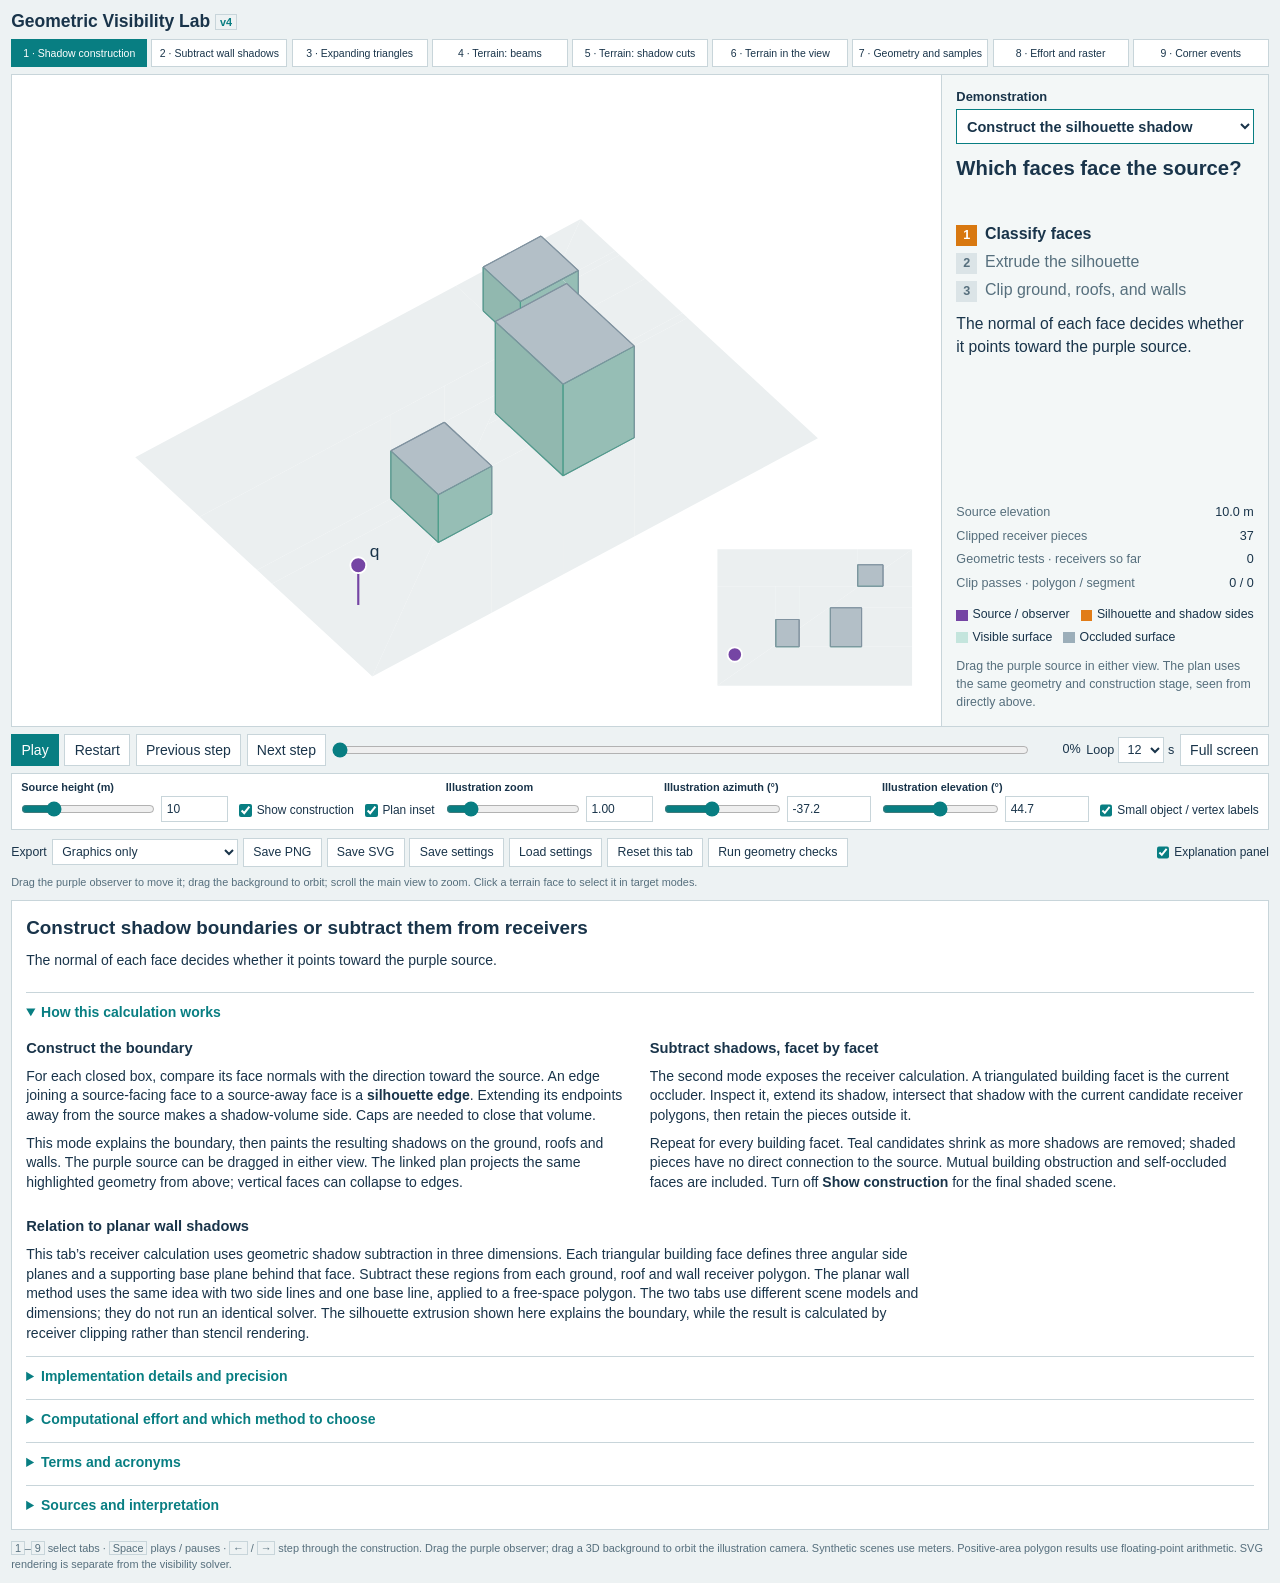
==== commit acececf5: "Stage shadow subtraction and accumulate viewport receivers" ====
--- a/visibility-lab-v4.html
+++ b/visibility-lab-v4.html
@@ -42,7 +42,7 @@
 #view text { user-select:text; cursor:text; }
 #explanation { flex:0 0 26%; min-width:18rem; max-width:33rem; padding:1rem; border-left:1px solid var(--line); display:flex; flex-direction:column; gap:.75rem; background:#f3f7f7; overflow:auto; }
 #explanationTitle { flex:none; margin:0; height:2.6em; min-height:2.6em; max-height:2.6em; font-size:1.45rem; line-height:1.3; font-weight:700; display:-webkit-box; -webkit-box-orient:vertical; -webkit-line-clamp:2; overflow:hidden; }
-#explanationBody { min-height:0; font-size:1.12rem; line-height:1.45; }
+#explanationBody { flex:none; min-height:0; font-size:1.12rem; line-height:1.45; }
 #explanationBody p { margin:0 0 .8rem; }
 #explanationBody ul,#explanationBody ol { padding-left:1.3rem; margin:.5rem 0 .8rem; }
 #explanationBody li { margin:.35rem 0; }
@@ -607,7 +607,7 @@
   visibility=(q,scene)=>runTrace(countedEvent2,[q,scene]);
   visibility3=(q,receivers,occluders,history=false)=>runTrace(countedVisibility3,[q,receivers,occluders,history]);
   rasterCube=function(...args){const result=saved.rasterCube(...args);work.rasterCoverageTests+=3*result.stats.pixelCandidates;work.rasterDepthTests+=result.stats.fragments;return result;};
-  const value=run();if(value&&typeof value.then==='function')throw Error('Solver workload measurement requires a synchronous callback.');const total=finishSolverWork(work);if(trace?.visits.length)trace.visits[trace.visits.length-1]=total;return {value,work:total,trace};
+  const value=run(checkpoint);if(value&&typeof value.then==='function')throw Error('Solver workload measurement requires a synchronous callback.');const total=finishSolverWork(work);if(trace?.visits.length)trace.visits[trace.visits.length-1]=total;return {value,work:total,trace};
  }finally{
   ({clip,val3,rayHit,rayTri3,intersectFast,rayBox,locate2,clipSegment2,expandVector2,expand3,referenceSurface3,visibility3,visibility,rasterCube}=saved);solverWorkActive=false;
  }
@@ -672,6 +672,43 @@
  const hit=nearest(q,(a+b)/2,edges);if(!hit)continue; const pa=rayHit(q,a,hit.edge),pb=rayHit(q,b,hit.edge);
  if(pa&&pb){sectors.push({a,b,edge:hit.edge,pa:pa.p,pb:pb.p});record('snapshots',sectors.length);}}
  const polygon=clean(sectors.flatMap(s=>[s.pa,s.pb]));return {edges,events,sectors,polygon,area:area(polygon)};}
+
+
+/* Module: shadow-stages */
+/* A solver trace, not an animated estimate. Preparation, overlap detection and
+ * retained-piece partitioning execute once, with cumulative typed checkpoints.
+ * The arithmetic and regularization follow the pinned subtractShadow routine.
+ * No display projection, area readout or scene-graph work is measured here. */
+function recordedSubtraction3(q,receivers,occluders,{broadPhase=true}={}){
+ const initial=receivers.map((f,i)=>({owner:f.owner??i,kind:f.kind,polys:[f.poly]}));
+ const measured=measureSolverWork(checkpoint=>{
+  let pieces=initial;const entries=[];
+  for(let index=0;index<occluders.length;index++){
+   const occluder=occluders[index],planes=shadowPlanes(occluder.poly||occluder,q),before=pieces,preparedWork=checkpoint(),removed=[];
+   // Rejection and actual overlap clipping precede partitioning. Preserve each
+   // receiver's polygon order so retained output is byte-for-byte compatible.
+   const classified=before.map(f=>({...f,items:f.polys.map(poly=>{
+    if(!planes||poly.length<3)return {poly,overlap:null};
+    if(broadPhase&&planes.some(h=>Math.max(...poly.map(p=>val3(h,p)))<=E3))return {poly,overlap:null};
+    if(Math.max(...poly.map(p=>val3(planes[0],p)))<=E3)return {poly,overlap:null};
+    if(planes.some(h=>Math.max(...poly.map(p=>val3(h,p)))<=E3))return {poly,overlap:null};
+    const overlap=clipByPlanes(poly,planes);
+    if(overlap.length<3||area3(overlap)<E3)return {poly,overlap:null};
+    removed.push({owner:f.owner,kind:f.kind,poly:overlap});return {poly,overlap};
+   })}));
+   const overlapWork=checkpoint();
+   pieces=classified.map(f=>({owner:f.owner,kind:f.kind,polys:f.items.flatMap(({poly,overlap})=>{
+    if(!overlap)return [poly];
+    let rest=poly;const out=[];
+    for(const h of planes){const outside=clip3(rest,h,false);if(outside.length>=3&&area3(outside)>E3)out.push(outside);rest=clip3(rest,h,true);if(rest.length<3)break;}
+    return out;
+   })}));
+   entries.push({id:occluder.id??index,index,planes,before,removed,after:pieces,preparedWork,overlapWork,work:checkpoint(),changed:removed.length>0});
+  }
+  return {initial,entries,pieces,surfaces:pieces.flatMap(f=>f.polys.map(poly=>({owner:f.owner,kind:f.kind,poly})))};
+ });
+ return {...measured.value,work:measured.work};
+}
 
 
 /* Module: svg-context */
@@ -810,11 +847,11 @@
 <p><b>Sampling scale:</b> a small feature of width w at distance d subtends roughly w/d radians. Uniform angular spacing should be appreciably smaller; covering two angular dimensions can require sample counts proportional to (d/w)². This is geometric intuition, not a guaranteed error bound. Cube-map cells are uniform in camera coordinates, not equal in solid angle. Halving raster cell width quadruples cell count for a fixed 2D domain.</p>
 <p><b>Local timing:</b> “Effort and raster” times fresh central-processor JavaScript calls after warmup and reports surface reconstruction separately. Drawing and mismatch evaluation are excluded. Just-in-time compilation (JIT), allocations, scheduling, hierarchy quality and graphics-processor acceleration can change rankings. Three measured calls provide a local median, not a confidence interval or production benchmark.</p>`;
 const DOCS={
-shadows:{title:'From silhouettes to shadows on every surface',method:`<div class="cols"><div><h3>Construct the boundary</h3><p>For each closed box, compare its face normals with the direction toward the source. An edge with a source-facing face on one side and a source-away face on the other is a <b>silhouette edge</b>.</p><p>Extend the two endpoints away from the source. Together with the original edge, they form a quadrilateral side of a shadow volume. A closed volume also needs suitable caps. The purple source can be dragged in either view at any stage.</p></div><div><h3>Apply it to the scene</h3><p>Each ground, roof, and wall triangle is a <b>receiver</b>. Clip it against the shadow regions of the occluders. Dark pieces are occluded; teal pieces retain a direct connection to the source. Mutual building shadows and self-occluded faces are included.</p><p>The same operation applies with the source interpreted as a viewer. The linked plan projects the same faces, silhouette edges, and extrusions from directly above. Vertical geometry can collapse to an edge in this view.</p></div></div>`,detail:`<h3>Input, classification and extrusion</h3><p>The input consists of closed axis-aligned boxes, a ground plane, and a movable point q. Each box face has an outward unit normal n. The sign of n·(q−a), for a face vertex a, classifies that face as source-facing or source-away. Edges shared by opposite classifications form the silhouette. This classification alone is not the final shadow test: another building can block a source-facing receiver.</p><p>For silhouette endpoint a, the illustrated extension is a + λ(a−q). Increasing λ extends it directly away from q; the two endpoints and their extensions form one quadrilateral shadow side. These drawn sides are cropped to the display domain. Their animation length does not determine the actual receiver visibility.</p><h3>Receiver calculation and display</h3><p>Every building face is split into two receiver triangles. Each opaque triangle defines a shadow by three observer-through-edge side planes and one base plane behind the triangle. Subtract those convex shadows successively from the ground and building receivers. The solver retains polygon fragments with their original receiver identifiers; it handles shadows falling across roofs and walls, including mutual building obstruction.</p><p>For display, coplanar fragments are grouped by complete receiver face. Shared subdivision seams are removed; only interior visible/hidden boundaries are outlined. Scalable Vector Graphics (SVG) projects these polygons and subtracts screen regions blocked by nearer opaque faces. The plan view projects exactly the same scene vertically, so vertical faces collapse to lines. Turning construction off hides explanation geometry without changing the solved fragments.</p><p>For opaque display faces, orthographic projection makes depth an affine function of screen position. Overlapping projected bounds find candidate blockers; their depth inequality clips only the nearer portion, including when two planes cross. Lines likewise retain only visible intervals. Transparent faces are clipped against opaque blockers, then drawn in centroid-depth order; intersecting transparent layers can still have approximate ordering. These are display decisions and never enter the measured surface area. The finite drawn extrusion and illustrative shading are separate from geometric classification. Surface clipping uses binary64 floating-point numbers and removes tiny positive-area slivers; coplanar contact with an occluder's own base plane is regularized rather than treated as a shadow. <a href="#lab-glossary">Terms and abbreviations</a>.</p>`},
+shadows:{title:'Construct shadow boundaries or subtract them from receivers',method:`<div class="cols"><div><h3>Construct the boundary</h3><p>For each closed box, compare its face normals with the direction toward the source. An edge joining a source-facing face to a source-away face is a <b>silhouette edge</b>. Extending its endpoints away from the source makes a shadow-volume side. Caps are needed to close that volume.</p><p>This mode explains the boundary, then paints the resulting shadows on the ground, roofs and walls. The purple source can be dragged in either view. The linked plan projects the same highlighted geometry from above; vertical faces can collapse to edges.</p></div><div><h3>Subtract shadows, facet by facet</h3><p>The second mode exposes the receiver calculation. A triangulated building facet is the current occluder. Inspect it, extend its shadow, intersect that shadow with the current candidate receiver polygons, then retain the pieces outside it.</p><p>Repeat for every building facet. Teal candidates shrink as more shadows are removed; shaded pieces have no direct connection to the source. Mutual building obstruction and self-occluded faces are included. Turn off <b>Show construction</b> for the final shaded scene.</p></div></div>`,detail:`<h3>Input, classification and extrusion</h3><p>The input consists of closed axis-aligned boxes, triangulated ground, roof and wall receivers, and movable point q. Each box face has outward unit normal n. The sign of n·(q−a), for a face vertex a, classifies it as source-facing or source-away. Edges shared by opposite classifications form the silhouette. This classification alone is not the final shadow test: another building can block a source-facing receiver.</p><p>For silhouette endpoint a, the drawn extension is a + λ(a−q). The endpoint pair and its extensions form a quadrilateral shadow side. These drawn sides are cropped to the display domain. Their finite length does not determine visibility.</p><h3>Actual receiver subtraction</h3><p>Each building face is split into triangular occluders and receivers. For occluder a,b,c, three planes through q and its edges enclose an angular cone; the facet's supporting plane starts the shadow behind that facet. A plane is represented by normal n and offset d; its retained side satisfies n·p−d ≥ 0. Side normals come from (a−q)×(b−q), with signs chosen toward the cone interior. Orient the base plane so q is outside. These four half-spaces define a depth-aware convex shadow.</p><p>Start each receiver at its whole triangle. If all of its vertices lie outside one shadow half-space, it has no positive-area overlap and is retained. Otherwise clip to find the overlap. An edge crossing a plane creates p=a + f(a)/(f(a)−f(b))·(b−a), where f(p)=n·p−d. For an actual overlap, walk through the shadow planes: emit the outside polygon, carry the inside remainder to the next plane, and discard the final inside polygon. Emitted polygons retain their original receiver identifiers. Subsequent occluders process these surviving fragments.</p><p>The facet-by-facet mode records preparation, actual overlap and partition checkpoints. A facet whose shadow misses all current candidates makes no visible cut. The operation readouts count the corresponding signed tests and polygon clips across all receivers; extrusion drawing and screen projection are excluded. Repeated fragments can make the work much larger than the original face count. The original bounded receiver model also includes artificial side and ceiling boundary triangles; their subtraction work remains in the counters, although physical surface readouts include only ground, roofs and walls. This teaching implementation does not use a spatial hierarchy to remove all distant receiver–occluder pairs.</p><h3>Display, depth and precision</h3><p>Coplanar fragments are grouped by complete receiver face for display. Shared subdivision seams cancel before visible/hidden boundaries are outlined. Scalable Vector Graphics (SVG) display occlusion removes screen regions blocked by nearer opaque faces; those drawing operations never enter receiver surface area or solver counters. Orthographic depth is affine over a planar face, allowing overlap to be split where planes cross. Transparent construction layers retain centroid-depth ordering and can have approximate ordering at intersections.</p><p>Calculations use binary64 floating-point numbers. Coplanar contact with the occluder's own base plane is regularized; positive-area slivers below 10⁻⁸ are removed. Normal construction uses the whole polygon to handle collinear leading vertices. Turning construction off changes presentation, not the solved fragments. <a href="#lab-glossary">Terms and abbreviations</a>.</p>`},
 expansion:{title:'Point location → shared opening → clipped triangle',method:`<h3>How the first triangle is found</h3><p>A triangle contains the observer when the observer is on its interior side for all three directed edges. These are orientation tests. The default <b>bounding-box index</b> first rejects groups of triangles whose axis-aligned bounds do not contain the point, then applies those three tests to the candidates. “Find the observer triangle” animates that search. Select a linear scan for comparison. The box index is a teaching implementation; the Computational Geometry Algorithms Library (CGAL) also offers walking and triangulation-hierarchy strategies.</p><h3>What moves during expansion?</h3><p>The observer stays fixed. Each gray mesh edge has a stored neighboring-triangle identifier. A shared free-space edge is called a <b>portal</b>, meaning an artificial opening introduced by triangulation. Following that identifier advances the calculation into the adjacent triangle.</p><p>The incoming straight-line fan clips the shared edge. Purple is the whole edge, orange is its surviving part. Extend the two orange endpoint directions <b>past the opening</b>: they bound the fan inside the next triangle. Keep the portion between them. Dark teal lines persist where a cut crosses the interior of an original triangle. A wall has no neighbor and stops that branch.</p><p>Different branches around holes may reach one triangle through disjoint openings. An unrestricted flood fill would instead reach around corners, which is not visibility.</p>`,detail:`<h3>Mesh and point-location state</h3><p>The input is a polygonal free-space domain with obstacle holes and a constrained triangulation. Every triangle is oriented counterclockwise. An edge-to-triangle map pairs matching endpoints and stores each neighbor; an unpaired edge is a domain or obstacle boundary. For directed edge a→b, the orientation value is (b−a)×(q−a). All three values at least −10⁻⁸ identify a containing triangle.</p><p>The bounding volume hierarchy (BVH) encloses triangle groups in axis-aligned boxes. It splits by the widest box axis and median primitive-center coordinate, down to at most four triangles per leaf. A point query rejects boxes not containing q, then performs triangle side tests in surviving leaves. Overlapping boxes mean several branches can survive. A linear query tests every triangle.</p><p>“Find the observer triangle” shows the recorded search only through its first successful triangle and holds there at completion. That is the displayed explanation, not an early-exit optimization of the computational core. The core gathers all incident containing triangles, needed when q lies on an artificial shared edge. Those roots seed the subsequent expansion. Obstacles are excluded by the observer-validity margin of 0.02 scene units.</p><h3>Opening propagation</h3><p>A queue item holds triangle, previous triangle, parent entry, depth, shared portal, surviving opening and inward half-planes through q. Clip the whole portal segment against the incoming half-planes. Where endpoint signed values f(a) and f(b) change sign, the intersection is a + f(a)/(f(a)−f(b))·(b−a). The two surviving endpoint directions define the next straight-line cone; clip the neighboring triangle against it.</p><p>The observer never moves with the queue. An edge behind the observer relative to the current triangle, the incoming edge, and seeded roots are not followed again. Walls end propagation. Distinct openings can enter one triangle separately, so a single global visited flag would lose visibility. Result fragments retain their parent chain and sum to visible area; cuts do not alter the input mesh. Segments shorter than 10⁻⁸ and fragments below 10⁻⁸ area are dropped, and excessive queue growth raises an error. <a href="#lab-glossary">Terms and abbreviations</a>.</p>`},
 air:{title:'A 3D opening is a shared face between air cells',method:`<p>The triangulated irregular network (TIN) partitions the ground surface. To extend the free-space idea from 2D, partition the <b>air above it</b> into tetrahedra. Each triangular ground prism is divided consistently into three tetrahedra. Adjoining faces are paired during preprocessing.</p><p>Locate the observer's air cell by testing its face half-spaces. A whole shared face is purple. Intersect it with the incoming polygonal beam: the surviving opening is orange. It may be a triangle or a more complex convex polygon. The beam's side planes pass through the original observer and the opening edges.</p><p>Clip the next air cell by those planes. The resulting green polyhedron shows the reachable portion. Its new cut edges are explicitly outlined. Each outgoing shared face repeats the operation. A ground face terminates the beam and contributes a visible terrain polygon. Completed ground cuts remain visible as the process advances.</p><p>“Follow one beam” exposes one path through this branching calculation. “Accumulate all terrain beams” accumulates every branch and finishes with the full visible surface. The projected-cut mode uses this same main view and its insets to connect a selected physical terrain triangle with its surviving observer-facing footprint. Single-click a terrain triangle to select it; the selection persists in the other terrain tabs. Repeated visits to an air cell are counted separately from unique cells. The observer-detail inset centers on the current whole shared face, surviving opening or clipped air cell, depending on the stage, while always fitting the entire input face. It projects the same green filled terrain and cell edges highlighted in the main view and plan. The input face and its vertex letters are inspection overlays drawn above the terrain, so an obstruction cannot hide the construction being explained. Matching letters identify original and newly cut vertices in the main view and observer inset. Its plan inset projects the same cells and limiting rays vertically. Scroll the main view to zoom; wireframe opacity can be adjusted separately from showing the complete input mesh.</p>`,detail:`<h3>Build the air-cell graph</h3><p>The synthetic triangulated irregular network (TIN) has a single height at each horizontal position. Terrain density selects 6×4, 10×7 or 12×8 grid cells, each split into two planar terrain triangles. Each terrain triangle is extended vertically to a planar ceiling, and its prism is divided consistently into three tetrahedra. Vertex ordering gives matching subdivisions on adjacent prism faces. Matching triangular faces establish cell adjacency.</p><p>The ceiling is max(highest terrain vertex, q elevation) + max(0.25, selected clearance). A straight segment between q and any terrain point cannot rise above both endpoints, so this cap preserves all direct terrain sightlines. Clearance prevents degenerate tetrahedra at peaks; it is an analysis boundary, not a sky model. Moving q horizontally recomputes its interpolated ground height plus the selected eye height.</p><h3>Beam state and transmission</h3><p>Containment tests each tetrahedron's four outward half-spaces n·q−d ≤ 10⁻⁸; all incident containing cells are seeded. A queue entry stores cell, incoming face, parent, depth, aperture and beam side planes. Clip an outgoing shared face against the incoming beam. For aperture vertices aᵢ, side normals come from (aᵢ−q)×(aᵢ₊₁−q), oriented toward the aperture interior. Every plane still passes through q.</p><p>A surviving internal aperture sends its cone to the neighbor. A terrain boundary instead records a visible receiver polygon; a ceiling or side boundary stops at the finite domain. The clipped next-cell illustration also creates cap polygons where beam planes cut tetrahedron edges. These caps describe the current beam inside air, not new terrain faces.</p><h3>Observer inset and vertex correspondence</h3><p>The observer-detail camera stays at q and aims at the current face, opening or clipped-cell centroid. Its rectangular window fits that stage's geometry together with the entire input face, with extra room for labels, while keeping the stage centroid centered. If this direction puts an input corner behind the camera, use the observer-facing face normal instead. Project points by dividing their camera-right and camera-up coordinates by positive forward depth. Polygon and segment drawing clips at depth 0.01 and at the inset rectangle.</p><p>The green polygon fills and line segments come from the same current-stage scene as the external view and plan. The completed viewshed is not substituted for the current branch. Draw the complete input-face outline and surviving opening above terrain context as inspection overlays; this deliberate display order keeps the construction readable even when terrain would hide part of it. A shared list labels the original face vertices A, B and C, then assigns further letters to distinct new opening or target-cut vertices. Both views use those same physical points and letters, with a white text outline for readability. These camera and layering choices do not change the visibility calculation.</p><h3>Output and limits</h3><p>Output includes parent-linked beam entries and terminal polygons. Physical terrain area sums only terminal terrain fragments; boundary caps are excluded. Multiple entries can reach a cell, and each is kept. Tiny area and solid-angle apertures are rejected; growth beyond the 80,000-entry guard reports failure. Wireframes expose input cells, while completed cut edges expose query fragments. Reflections, diffraction and unrestricted traversal around corners are absent. A real urban model would need a volume decomposition conforming to buildings and overhangs, not just these vertical terrain prisms. <a href="#lab-glossary">Terms and abbreviations</a>.</p>`},
-terrain:{title:'A triangle cuts a continuous shadow out of other triangles',method:`<p>Choose an opaque terrain facet. Three planes through its edges and the observer define the sides of its angular shadow. A fourth plane starts that shadow at the facet. This last condition preserves any receiver geometry in front of the occluder.</p><p>Clip every receiving triangle against this shadow. Intersections create new vertices and edges inside the original facets. Orange shows the occluder and its shadow; the retained polygons are teal. The dark outlines are the actual polygon cuts.</p><p><b>The one-face mode stays with that one face.</b> It never switches to the complete viewshed at the end. Its final frame includes only the highlighted triangle's shadow. Other possible occluders are deliberately ignored, and the explanation panel calls the teal remainder “candidate surface.”</p><p>For the full result, repeat with all facets. Nearby-first sorts triangle centroids by 3D distance. Spiral uses outward distance bands and azimuth inside each band. Both are explanatory processing orders; the full polygon subtraction remains depth-aware and reaches the same result in either order.</p>`,detail:`<h3>Define a triangle's shadow</h3><p>For opaque facet a,b,c and observer q, form three side planes through q and each directed facet edge. Flip each normal to retain the cone interior. The fourth plane is the facet plane, oriented so that q is outside and geometry behind the facet is inside. The shadow is the intersection of these four half-spaces. Omitting the base plane would incorrectly remove foreground receivers whose viewing directions merely overlap.</p><p>For every receiver polygon, first reject it when all vertices are outside any one shadow half-space. Otherwise clip against all four planes. To subtract the convex shadow, emit the outside fragment at each plane and continue with only the inside remainder. The emitted pieces are disjoint except at shared boundaries; the final inside remainder is discarded. Crossing edges produce interpolated vertices, so obstruction can cut a triangle even when a vertex-only classification would miss the interior.</p><h3>Single face and complete surface</h3><p>Single-face mode keeps only that occluder's operation. Orange receiver pieces lie inside its shadow; teal is the remaining candidate surface, not yet the whole viewshed. The initial automatic face choice searches the near-ridge region for a facet blocking a large physical area. A single click on a terrain triangle overrides that choice; the selected triangle is shared with the beam and observer-view explanations. Complete mode initializes each terrain receiver with its full triangle and subtracts every facet's shadow; snapshots hold the intermediate polygon lists for animation.</p><p>Nearby-first sorts by centroid distance in 3D. Spiral sorts horizontal distance into 14-unit bands, then by azimuth and distance inside each band. Neither is a general depth order. They remain valid processing orders because every occluder supplies a base plane and is processed; in real arithmetic successive subtraction removes the same union of shadows. Floating-point order effects can leave small differences.</p><p>Normals use the entire polygon to handle collinear leading vertices. A source on a facet plane gives no positive-volume shadow; tangent/coplanar contacts and polygons below 10⁻⁸ area are regularized. Work is all-pairs plus growing fragment lists, with half-space broad rejection; it can be much greater than the original triangle count. <a href="#lab-glossary">Terms and abbreviations</a>.</p>`},
-projection:{title:'Physical terrain fragments and their footprints in the view',method:`<p>The external view locates a partly hidden triangle. The small orange polygon is its footprint on a rectangular viewport plane in front of the observer. The right-hand panel uses that same viewport. Target detail aims the observer camera toward the selected facet and fits the viewport around it; turn it off to see the fixed forward field.</p><p>The complete observer view looks along +X, with −Y on its right. Target detail instead aims its perspective camera from the observer directly toward the selected triangle; its right axis is forward × world up. Corresponding point letters identify the same physical vertices in both images. Rotating the illustration camera changes the external view, not the observer's position or this target-directed camera.</p><p>Purple sightlines meet the nearer blocking ridge and continue in teal to the new cut vertices on the target. The highlighted obstruction and these limiting directions explain why the target's footprint is clipped. The visible footprint and the visible physical terrain piece have matching vertex labels.</p><p>Physical area is measured on the sloping terrain in m². A projected footprint measures occupation of a view. These quantities require different weights and should not be substituted for each other.</p>`,detail:`<h3>Separate the two cameras</h3><p>The external illustration is orthographic and can orbit or zoom. The perspective camera stays at q. Target detail normally uses forward f=normalize(c−q), where c is the selected triangle's centroid; the complete observer view uses f=(1,0,0). For a nearby face whose corners straddle the aimed camera's forward plane, orient f along its observer-facing face normal so every corner has positive depth, then center the viewport on the projected centroid. With world up w=(0,0,1), its right vector is r=normalize(f×w), and its up vector is u=r×f. A nearly vertical gaze uses w=(0,1,0) to avoid a zero right vector. For the complete view these become r=(0,−1,0) and u=(0,0,1). For terrain point p, depth z=(p−q)·f and normalized view coordinates are ((p−q)·r/z, (p−q)·u/z). These coordinates preserve the same left/right basis regardless of the orbiting external camera.</p><p>A point's position on the small physical screen at forward depth s is q + s/z·(p−q), with s=12 scene units. The forward panel uses normalized coordinates, clips polygons at z=0.01 before division, then clips to its rectangular viewing window. Target detail aims the observer camera at the selected triangle and fits the window around its footprint. It does not move q. The rectangular viewport is drawn around the physical projected copy in the external illustration. The beam tab uses a target-directed detail inset without duplicating that projected triangle in its main 3D view.</p><h3>Where the cut comes from</h3><p>Continuous terrain shadow subtraction supplies the visible fragment lists. The initial target is preferably a substantially partly visible triangle beyond the near ridge. Clicking a terrain triangle selects another target; this face choice persists across terrain demonstrations. Coplanar fragment seams cancel before outlining the newly created cut edges. Rays toward their endpoints identify nearer blocking facets. At a tangent, a small probe toward a hidden target vertex identifies the blocking facet; the drawn limiting direction stays on the original cut point. Purple/teal segments connect each obstruction to its target cut. Letters identify corresponding vertices in both coordinate representations.</p><p>This view transforms an existing visibility result rather than solving a second camera viewshed. Perspective projection preserves straight lines on each facet but changes area by distance and orientation. Physical area is calculated by triangle fans: sum ½‖(pᵢ−p₀)×(pᵢ₊₁−p₀)‖. View footprint area is in normalized screen units; it is neither square meters nor automatically a solid angle. Near/grazing geometry needs clipping and tolerance handling before projection. <a href="#lab-glossary">Terms and abbreviations</a>.</p>`},
+terrain:{title:'Subtract depth-aware terrain shadows from candidate surfaces',method:`<p>Choose an opaque terrain facet. Three planes through its edges and the observer define its angular shadow; a fourth plane starts that shadow at the facet. This depth condition preserves receiver geometry in front of the obstruction.</p><p><b>Only the highlighted face's shadow</b> clips every terrain receiver against that one shadow. Its final teal remainder is a candidate surface: other possible occluders are deliberately ignored.</p><p><b>Subtract shadows, face by face</b> repeats a four-stage sequence for every terrain occluder: inspect the facet, construct its shadow, show actual receiver overlaps, then keep the remainder. Accepted teal candidates shrink as further shadows are removed.</p><p>Nearby-first and spiral change processing order. Each mode preserves depth through the facet base plane. Full accumulation produces the continuous terrain viewshed; the shaded and retained polygons cover physical sloping surfaces.</p>`,detail:`<h3>Define and subtract one shadow</h3><p>For opaque facet a,b,c and observer q, each edge defines an observer-through-edge side plane. Its normal is proportional to (a−q)×(b−q); orient it toward the facet's cone interior. Add the facet's base plane, oriented so q is outside and geometry behind the facet is inside. The shadow is the intersection of these four positive half-spaces n·p−d ≥ 0. Omitting the base plane would incorrectly remove foreground receivers whose projected directions merely overlap.</p><p>For every current receiver fragment, reject the shadow when all vertices lie outside any one half-space. Otherwise clip against the planes to find actual overlap. During subtraction, emit the outside portion of the remaining polygon at each plane and continue with its inside portion. Discard the final inside remainder. The emitted polygons are disjoint except along shared boundaries. Edge crossings create interpolated vertices, so the method can cut a triangle's interior even when its original vertices alone do not reveal the obstruction.</p><h3>Selected shadow and full accumulation</h3><p>One-face mode keeps only the selected occluder's operation against every receiver. A single click chooses the occluder, with that selection shared by the other terrain tabs. Automatic selection searches the near ridge for an illustrative blocking face. The teal remainder is not yet a solution accounting for every obstruction.</p><p>The accumulated mode initializes every receiver with its whole terrain triangle and subtracts every facet's shadow. It retains preparation, overlap and partition checkpoints for each occluder, using the same shadow-subtraction kernel as the selected-face mode. Dynamic counters report only work reached at the displayed checkpoint, including rejected fragment candidates. Polygon clips advance when actual tests and partitions occur; explanatory extrusion length does not invent fractional work.</p><p>Nearby-first sorts centroids by three-dimensional distance. Spiral sorts horizontal distance into outward bands and then azimuth. Neither is a general depth order. Both are valid subtraction orders because every shadow includes its base plane and every occluder is processed. In real arithmetic they remove the same union of shadows; floating-point ordering can leave small differences.</p><h3>Relation to the observer viewport</h3><p>This tab is <b>occluder-first</b>: apply one facet's shadow to all current receivers, then move to the next occluder. Terrain in the view is <b>receiver-first</b>: select a receiver clipped to the viewport, apply all occluders to it, then accept its surviving pieces and move to the next receiver. The physical shadow test is the same. The viewport tab restricts its output domain and exposes the work for that smaller domain; it does not infer depth from projected overlap alone.</p><p>All-pairs candidate work is proportional to receiver count times occluder count before fragment growth. Cheap half-space rejection avoids many full clips, but splitting increases subsequent work and storage. Normals use the whole polygon; source-on-plane, tangent and coplanar contacts are regularized. Fragments below 10⁻⁸ area are dropped. This is continuous floating-point geometry, not certified exact arithmetic. <a href="#lab-glossary">Terms and abbreviations</a>.</p>`},
+projection:{title:'Build the viewport from depth-tested receiver fragments',method:`<p>First choose a target receiver. Clip its physical triangle to the observer's viewport and project that candidate. Process its terrain occluders through preparation, actual shadow-overlap detection and fragment partitioning, then accept the surviving green fragments. The final acceptance stage removes orange and purple construction geometry so the piece being added is unambiguous. A fully hidden target contributes nothing.</p><p><b>Explain the projected cut</b> stays with one selected receiver. <b>Accumulate the observer view</b> repeats the same calculation for every triangle intersecting the fixed forward viewport, including candidates that will later prove fully hidden. It processes nearby centroids first and accumulates accepted green surfaces.</p><p>The complete viewport looks along +X, with −Y on its right. In the selected-receiver mode, Target detail optionally aims the observer camera toward that face and fits its extent; turning it off uses the fixed forward viewport. Accumulation always uses the fixed +X viewport and never follows its current target. The framed viewport in the external view identifies the projected copy. Matching letters refer to the same physical vertices in both images. The orbiting illustration camera does not move the observer or change the visibility result.</p><p>This is receiver-first shadow subtraction, using the same depth-aware half-space test as Terrain: shadow cuts. The difference is traversal and output domain. Physical area is measured on surviving sloping terrain in m², not as screen occupation or air volume.</p>`,detail:`<h3>Prepare viewport candidates</h3><p>Let observer q have forward unit vector f, right r and up u. The accumulated view uses f=(1,0,0), r=(0,−1,0), u=(0,0,1). For point p, depth z=(p−q)·f and perspective coordinates are x=(p−q)·r/z, y=(p−q)·u/z. Clip before dividing by z. A near half-space enforces z ≥ 0.01; four side planes enforce xmin·z ≤ (p−q)·r ≤ xmax·z and ymin·z ≤ (p−q)·u ≤ ymax·z. Each boundary is a linear plane through q, except the offset near plane.</p><p>Clip every input receiver triangle against these five planes. Keep positive-area intersections as viewport candidates and sort their centroids by distance to q. This preparation includes triangles later blocked completely: the visibility result is not used to decide whether a candidate enters the traversal. Centroid distance is an explanatory order, not a proof that whole triangles have been depth-sorted. Occluders outside the viewport remain available: their shadow can still reach a candidate inside it.</p><h3>Process one receiver continuously</h3><p>Start from the viewport-clipped polygon on the physical terrain plane. For every terrain occluder, build three angular side planes through q and the occluder's edges, plus the occluder base plane starting its shadow behind that face. A projected overlap alone is insufficient: a foreground receiver sharing the same directions must remain visible.</p><p>Reject a shadow if all candidate-fragment vertices are outside any one half-space. Otherwise clip to obtain the actual overlap. Partition each affected fragment plane by plane, retaining outside pieces and discarding the final inside remainder. Changed blockers have four explanatory stages: prepare the shadow, extend it, detect the actual overlap, and retain the partitioned remainder. Preparation and extension share one recorded work checkpoint because extension is display geometry. The trace records signed predicate evaluations and polygon passes at preparation, overlap and partition checkpoints. It exposes candidates, prepared blockers, actual overlapping shadows and retained fragments before accepting the completed target. Consecutive blockers that make no cut are grouped into display steps of at most ⌈N/8⌉ blockers, where N is the terrain occluder count. Every blocker still executes its actual rejection tests; the group holds the final cumulative checkpoint. Repeated receiver processing builds the accumulated viewport without sampling rays or raster cells.</p><p>After all occluders, accept only the surviving green physical fragments and their perspective footprints. Their owner identifiers link them to the original receiver. Hidden targets add zero area. Summing ½‖(pᵢ−p₀)×(pᵢ₊₁−p₀)‖ over polygon triangle fans yields physical area; off-viewport terrain is excluded. Perspective footprint area is in normalized screen units and is neither square meters nor automatically a solid angle.</p><h3>What differs from shadow cuts?</h3><p>Terrain: shadow cuts loops over <b>occluders, then all current receivers</b>. This tab loops over <b>viewport receivers, then all occluders</b>. They subtract the same depth-aware convex shadows with the same half-plane clipping arithmetic. Restrict the full shadow-cut result to the same viewport and their retained surfaces should agree within floating-point tolerance. The receiver traversal changes when results become available and can avoid processing off-viewport receivers; it does not introduce a different physical definition of visibility.</p><p>The lab rebuilds shadow planes during repeated receiver processing and lacks a production spatial/angular hierarchy. Counting signed tests makes the work inspectable but does not capture all plane construction, sorting, allocation or screen drawing costs. Compare complete viewport work with complete scene work only when that scope difference is intentional; use matched-output timing for performance claims.</p><h3>Inspection camera and correspondence</h3><p>The selected-target inspection camera aims f=normalize(c−q) at the target centroid c. If a corner would lie behind that forward plane, use the observer-facing face normal. With world up w=(0,0,1), r=normalize(f×w) and u=r×f; near-vertical gaze uses w=(0,1,0). Fit the entire target in the detail window; blockers and extrusion geometry can extend outside that window. This framing preserves left/right correspondence and does not change q. Turning Target detail off uses the fixed forward domain, which can exclude all or part of the selected face. Accumulation always uses a fixed forward viewport for its calculation and final image.</p><p>A projected point on the physical viewport at depth s is q+s/z·(p−q). Its rectangular frame surrounds the projected copy in the external illustration. Actual cut endpoints use shared letter labels. Coplanar fragment seams cancel before drawing cut edges; purple directions identify nearer blockers, and teal continuations reach their cut vertices. Acceptance removes these construction overlays and keeps only the green target contribution. The beam tab's projected-cut explanation uses its own beam result and omits this external projected copy.</p><p>All terrain backdrop triangles are neutral gray context, including surfaces not yet accepted. A completed visibility solution is not substituted for this backdrop. Near-plane and grazing geometry need tolerance handling; binary64 arithmetic is not exact, and tangential zero-area pieces are omitted. Display occlusion and inspection overlays are separate from solver visibility. <a href="#lab-glossary">Terms and abbreviations</a>.</p>`},
 metrics:{title:'Compare the area that is actually filled',method:`<h3>2D area and wall coverage</h3><p>The teal area is computed by seam-free triangular expansion. An independent event-sector polygon supplies its boundary. The orange area is the shoelace area of the filled polygon joining the sampled first-hit endpoints. No pixels are counted. The readout measures the displayed polygon rather than a radial-distance estimator.</p><p>Increase the ray count up to 4,096, including 1,024 and 2,048. Area errors can cancel: a polygon can miss one pocket and bridge another. The additional mismatched-area row measures the physical symmetric difference between the two filled regions.</p><p>“Walls versus open boundary” instead measures the lengths of first-hit building-wall pieces and analysis-border pieces. The sampled estimate assigns each ray's angular cell to its hit edge and clips that edge to the cell. The border is an artificial planar limit, not physical sky; the escaped-direction percentage is the relevant 2D openness proxy.</p><h3>3D physical surface area</h3><p>The reference sums continuous visible polygons on the original triangulated irregular network (TIN). It excludes sky caps and other artificial bounding surfaces.</p><p><b>Surface-target sampling</b> subdivides the same terrain triangles into near-equal-area patches and tests one line of sight to each patch's centroid. The whole patch receives that Boolean value. The orange area is the sum of the displayed orange patch areas. Up to 65,536 patches can be tested.</p><p><b>Angular cells</b> cover six 90° camera faces. One ray tests each cell center. Its winning terrain triangle receives the cell footprint, back-projected and clipped to that triangle. Thus the orange area is again physical sloping surface, rather than pixel count. Cell-to-triangle assignment can miss neighboring pieces or extend into hidden parts. Resolution reaches 128 × 128 × 6 = 98,304 directions.</p><p><b>Depth raster</b> uses precisely those same angular cells. It projects triangles and interpolates reciprocal depth at cell centers. It shares only the cell-to-surface reconstruction step with the ray version; it does not obtain visibility from rays or the reference solution.</p><p>Overlay and side-by-side views use the same geometry, camera, and observer. Switch to hidden surface to compare complements. Optional shadow-side envelopes extend the boundary of each reconstructed visible surface away from the observer. Teal uses the continuous boundary; orange uses the sampled boundary. For patch sampling these are derived explanatory extrusions, not a separately validated global volumetric Boolean. They are never included in the area totals. No isovist volume is measured.</p>`,detail:`<h3>Planar area and boundary lengths</h3><p>Let G be the continuous visible region and S the displayed sampled region. Triangle expansion gives G; an independent corner-event reference supplies its boundary. Uniform 2D directions use the centers of equal angular intervals. Intersect each with the nearest edge and join consecutive endpoints to form S. Its area is the polygon shoelace sum, ½|Σ(xᵢyᵢ₊₁−yᵢxᵢ₊₁)|. These endpoints are geometric hits; the connections between them introduce sampling error.</p><p>The overlap is found by clipping the sampled observer-centered triangle fans against continuous fragments. Missed area is |G|−|G∩S|; extra area is |S|−|G∩S|; mismatch is their sum, |G|+|S|−2|G∩S|. Equal total areas can still have a large mismatch. Wall coverage instead assigns each ray's angular interval to its first-hit edge, clips that edge to the interval, then sums physical wall/border lengths. Escape percentage counts directions reaching the artificial outer border, not a 3D sky fraction.</p><h3>Two domains for 3D samples</h3><p>Surface-target sampling repeatedly splits the largest-area terrain patch along its longest edge into two equal-area triangles until the budget is reached. One line of sight (LOS) tests each centroid. With direction d=p−q, the target is at ray parameter 1; it is classified visible when the first intersection parameter is at least 1−10⁻⁷. That value labels the whole patch, and its actual sloping area contributes to S. Patches are made comparable in area, not guaranteed identical.</p><p>Angular sampling tiles six 90° cube-camera faces with N×N cells each. Let f, r and u be the forward, right and up basis vectors, and α, β the cell-center coordinates in [−1,1]. Directions are f+αr+βu and are not normalized: their intersection parameter is forward depth, not Euclidean range. A ray or depth raster assigns each center its nearest triangle identifier (ID). To recover physical area, clip that winning triangle by the four planes bounding the cell. Sum those polygon areas; a cell with no terrain hit contributes nothing. Cube cells are not equal-solid-angle samples, and one winning face can still miss neighboring surface or bridge an occlusion within the cell.</p><p>The raster independently projects and clips triangles, triangulates clipped footprints, and interpolates reciprocal depth with screen barycentric weights. It shares reconstruction with rays, not visibility answers. Surface mismatch clips reconstructed polygons against reference fragments on their original owner triangle, then uses the same intersection formula.</p><h3>Complements, graphics and reuse</h3><p>Hidden surface is the original terrain minus the displayed visible fragments; it does not include artificial sky/domain faces. Optional shadow-side extrusions illustrate the boundaries but are excluded from area totals and are not a certified volume mesh. Overlay preserves the same camera and observer as the side-by-side view. Ray drawing is capped for legibility while all requested samples are computed. Scene/observer/resolution caches avoid recomputation during orbit; changing the camera does not change terrain visibility. Floating-point clipping and tiny-fragment removal also affect reference and comparison areas. <a href="#lab-glossary">Terms and abbreviations</a>.</p>`},
 cost:{title:'Measured work, matched output, and a raster baseline',method:`<p>Run the comparison on this browser. Each method gets the same observer and input geometry. The table separates visibility query time from result reconstruction; screen drawing and error evaluation are excluded. Three timed calls follow warmup, and the median is shown. Preparation costs are reported separately.</p><p>In 2D, compare triangular expansion, brute-force rays, indexed rays, and a world-grid mask evaluated at cell centers. The latter is a straightforward <b>raster-output baseline</b> with vector line-of-sight (LOS) tests; it is not an optimized digital-elevation-model (DEM) sweep.</p><p>In 3D, compare continuous shadow clipping, air-cell beams, brute-force angular rays, indexed angular rays, and a real software depth rasterizer. The three angular methods use matching six-face camera sample centers and identical surface reconstruction. A sixth surface-patch result shows the effect of changing the sampling domain.</p><p>The effort counters name their operations: ray/primitive intersections, box tests, beam entries, clipping pairs, or raster fragments. These are not interchangeable unit-cost instructions. Use the measured times and error together.</p><p>The raster-view option exposes the discretization in the same scene. Increase resolution and compare the reconstructed physical area with the continuous reference. A small scalar area error alone does not establish a small boundary error; the benchmark also reports mismatched area where calculated.</p>`,detail:`<h3>What is timed</h3><p>Each timed function is called once for warmup, followed by three independently measured calls; the middle duration is retained together with that call's result. Timings include allocations within the function, exclude SVG drawing and mismatch calculation, and do not include a statistical error estimate. The settings are captured at benchmark start and controls are locked while rows are assembled. Query functions are called directly, bypassing the display-result caches.</p><p>In 2D, the benchmark uses the already embedded triangulation and initialized triangle adjacency. It separately times building the edge bounding volume hierarchy. It does not recreate the original triangulation process or report every previously cached point-location preparation cost. The world-grid mask tests each cell center against all vector edges, costing O(Pn); that is a raster <em>output</em> baseline, not a raster terrain sweep.</p><p>In 3D, triangle indexing and the conforming air-cell mesh/adjacency are prepared separately. Continuous clipping and beams return receiver geometry directly. Angular brute-force rays, indexed rays and software rasterization use identical six-face cell centers. Surface-patch subdivision is a separate preparation cost. Counters count different operations—triangle tests, box tests, fragment/occluder pairs, beam entries, or covered raster fragments—and cannot be compared as identical-cost instructions.</p><h3>Reconstruction and error</h3><p>Angular rays and raster outputs need cell-footprint recovery to obtain physical terrain area. A separately warmed median recovery call is measured for the indexed-ray winners. If raster winners match, that same reconstructed result and recovery timing are reused; differing winners trigger a separate raster recovery and mismatch calculation. Brute-force and indexed ray results are expected to agree and use the same reconstruction. This avoids claiming that projection pixels themselves measure physical area.</p><p>Mismatch rows use symmetric-difference area divided by visible reference area. The beam cross-check reports only absolute difference in total visible area, clearly marked: agreement of that scalar alone does not prove matching boundaries. The chart plots query plus recovery time and mismatch on logarithmic axes; near-zero floors keep values plottable. Tiny timings or errors at those floors should not be overinterpreted.</p><p>These central-processor teaching algorithms are not timings of the Computational Geometry Algorithms Library or graphics hardware. Browser warmup, memory allocation and garbage collection, data layout, robust arithmetic, index quality and GPU parallelism can change the ranking. Compare several observers and geometries at a stated error tolerance before drawing broader conclusions. <a href="#lab-glossary">Terms and abbreviations</a>.</p>`},
 events:{title:'Candidate corners and visible boundaries',method:`<p>A <b>candidate event</b> is an input corner direction. It changes sweep bookkeeping, even when that corner lies behind another wall. A <b>visible-boundary event</b> is a candidate at which the nearest blocking wall changes.</p><p>Dashed continuations connect the nearer wall to the hidden corner that created an otherwise puzzling subdivision. The simpler display groups sectors belonging to the highlighted nearest wall; the calculation retains the candidate intervals. This distinguishes geometric events from uniform directional sampling.</p>`,detail:`<h3>Candidate directions and interval state</h3><p>For every input corner a, compute atan2(aᵧ−qᵧ,aₓ−qₓ), wrap into [0,2π), add both interval endpoints, sort and remove near-duplicates within 10⁻¹¹ radians. In a valid domain with noncrossing boundary edges, the nearest intersected edge cannot change inside an interval that contains no corner direction. A midpoint direction therefore identifies the active blocking edge for that whole interval.</p><p>Intersect the two limiting directions with that same edge to obtain its continuous visible segment. Concatenating the segments gives the polygon boundary. A hidden corner can split an interval without changing its nearest edge: that is a bookkeeping event with no new visible-wall boundary. Candidate-detail mode shows the occluded continuation to that corner; the simpler display groups sectors hitting the highlighted edge. The solver still retains its candidate intervals.</p><h3>Intersection and complexity</h3><p>A ray is q+t d and an edge is a+u(b−a). Solving their 2D cross-product equations gives t and u; retain t ≥ 0 and 0 ≤ u ≤ 1 within tolerance, then choose the smallest t. Nearly parallel pairs are rejected. All n edges are scanned in each of O(n) candidate intervals, so this reference uses O(n²) intersection work plus angle sorting. It does not maintain a balanced active-edge structure like a published O(n log n) rotational sweep.</p><p>This construction supplies an independent boundary/area check for triangle expansion. Zero-width tangential features are regularized, and repeated/collinear directions require tolerances. Unlike uniform ray sampling, representative interval rays derive from geometric corner events; increasing an arbitrary ray count is not how its boundary is refined. The illustration's rotating direction is an explanation cursor, not the observer or an extra physical light source. <a href="#lab-glossary">Terms and abbreviations</a>.</p>`}
@@ -823,7 +860,7 @@
 
 'use strict';
 
-const WORK_DETAIL_HTML=`<h3>What the operation readouts count</h3><p>“Geometric tests” is a defined workload count, not a count of processor instructions. One test means one signed side/half-plane evaluation at a point, one point–box or ray–box test, one ray–segment/triangle intersection attempt, one raster coverage-coordinate evaluation, or one covered-fragment depth test. Rejected candidates and repeated evaluations count. Polygon clipping tests the closing vertex again, so a pass over m vertices normally evaluates m+1 points.</p><p>“Clip passes” counts calls that clip a polygon or a segment by a half-plane set. Polygon and segment passes are reported separately: a segment is not as expensive as a many-vertex polygon. Polygon passes are individual half-plane passes; a segment pass can test multiple planes. Their signed evaluations already contribute to “Geometric tests”, so adding tests and passes would count work twice. Hover over a test total for its operation-type breakdown.</p><h3>Compare matching scopes</h3><p>Construction animations report the recorded solver operations reached at the current slider stage. Rewinding restores the corresponding earlier count; replaying or redrawing a frame does not accumulate another solve. The point-location demonstration counts the displayed search prefix. Corner events count the intervals reached by the sweep; their complete teal polygon remains a reference overlay. A beam path counts the processed entries on that path, while accumulation counts every reached branch. Single-face shadows count the selected occluder against all terrain receivers. The projection tab counts all occluders against just the selected receiver; the beam tab's target mode counts the beam paths reaching that receiver. Initial selection/projection stages can report zero because they have not yet clipped receiver polygons. Illustration plane construction and coordinate projection are excluded from the solver counters. Accumulated shadow subtraction starts with zero receiver predicates, then advances by processed occluder. Beam/triangle expansion includes its root point-location work and advances in recorded entry increments; teaching substeps within one entry retain the same count rather than inventing fractional operations.</p><p>Geometry/sample pairs count each solver separately. Angular sample totals include the polygon clipping needed to recover physical receiver area from winning camera cells. Requested hidden surfaces include their geometric complement construction. Error/mismatch checks, auxiliary validation, illustration projection, silhouettes drawn for explanation, outlines and optional extrusions are excluded. Surface-patch subdivision, model/mesh/adjacency and bounding-box-tree preparation are also excluded from these query counts. Normal construction, area sums, allocation, sorting and other arithmetic are not fully represented by this predicate count.</p><h3>Reuse and timing</h3><p>Cached results retain the recorded work prefixes from their solve, so rotating or zooming the illustration preserves the count at the current slider stage. Wall subtraction begins with its initial footprint removal and then adds each completed shadow; the separate preparation readout is a subset of that total. This implementation repeats footprint removal on each fresh call, although a production implementation could reuse it for a fixed map. Triangle expansion starts with the embedded free-space triangulation and its index; their creation is not charged to each query.</p><p>The measured comparison times the ordinary functions after warmup. Predicate accounting is collected separately, so the instrumentation’s wrapper overhead is excluded from the reported timings. Different operation types have different costs, and methods create different numbers of fragments and allocations. Use the typed counts to explain the workload, and matched-output elapsed time to assess this implementation’s speed. <a href="#lab-glossary">Terms and acronyms</a>.</p>`;
+const WORK_DETAIL_HTML=`<h3>What the operation readouts count</h3><p>“Geometric tests” is a defined workload count, not a count of processor instructions. One test means one signed side/half-plane evaluation at a point, one point–box or ray–box test, one ray–segment/triangle intersection attempt, one raster coverage-coordinate evaluation, or one covered-fragment depth test. Rejected candidates and repeated evaluations count. Polygon clipping tests the closing vertex again, so a pass over m vertices normally evaluates m+1 points.</p><p>“Clip passes” counts calls that clip a polygon or a segment by a half-plane set. Polygon and segment passes are reported separately: a segment is not as expensive as a many-vertex polygon. Polygon passes are individual half-plane passes; a segment pass can test multiple planes. Their signed evaluations already contribute to “Geometric tests”, so adding tests and passes would count work twice. Hover over a test total for its operation-type breakdown.</p><h3>Compare matching scopes</h3><p>Construction animations report the recorded solver operations reached at the current slider stage. Rewinding restores that earlier count; replaying or redrawing does not charge another solve. Accumulated building and terrain shadow modes record preparation, actual overlap and partition tests for each occluder. Receiver-focused viewport traces use those same checkpoint types and can group consecutive blockers making no cut. A missed shadow performs rejection work but makes no cut. Plane/extrusion drawing is excluded, and counters never interpolate imagined fractional operations.</p><p>Building shadow subtraction processes one building facet against the original bounded scene receivers: ground, roof and wall triangles plus artificial side and ceiling boundaries. Counters include those boundaries; physical area readouts exclude them. Terrain shadow subtraction processes one terrain occluder against all current terrain receivers. A selected projected-cut explanation counts physical frustum clipping for its receiver and every occluder test against the resulting fragments. Its accumulated mode counts physical frustum clipping/filtering for all terrain input triangles plus every processed candidate receiver. The analytical frustum consists of the near plane at 0.01 forward depth and four angular side planes. Display projection and drawing are excluded. The latter's final physical output excludes off-viewport terrain. These scopes have comparable predicate types but different workloads: a physical viewport subset, the full terrain viewshed in all horizontal directions, or a bounded building receiver model. A smaller viewport total alone does not establish a faster full-scene algorithm.</p><p>The point-location demonstration counts the displayed search prefix. Corner events count intervals reached by the sweep; their complete teal polygon remains a reference overlay. A beam path counts processed entries on that path, while accumulation counts every reached branch. The beam target mode counts paths reaching its receiver. Beam and triangle expansion include root containment work; explanatory substeps within one recorded entry can retain the same count. Initial target selection can report zero before receiver clipping begins.</p><p>Geometry/sample pairs count each solver separately. Angular samples include polygon clipping needed to recover physical receiver area from winning camera cells. Requested hidden surfaces include geometric complement construction. Error checks, auxiliary validation, illustration projection, silhouettes, outlines and optional extrusions are excluded. Surface-patch subdivision, model/mesh/adjacency and bounding-box-tree preparation are also excluded from query counts. Normal construction, area sums, allocations, sorting and other arithmetic are not fully represented by predicate totals.</p><h3>Reuse and timing</h3><p>Cached traces preserve their work checkpoints, so orbiting or zooming the illustration changes no solver count. Changing an observer, geometry or analytical viewport invalidates the corresponding trace. Wall subtraction begins with footprint removal, then adds completed shadows; its preparation readout is a subset of that total. This implementation repeats that preparation on fresh calls, although a production solver could reuse it for a fixed map. Triangle expansion starts with the embedded free-space mesh and index; their creation is not charged to each query. Receiver-first shadow traversal currently repeats shadow-plane construction and is not a fully optimized production renderer.</p><p>The measured comparison times ordinary functions after warmup. Predicate accounting is collected separately, so wrapper overhead is excluded from those timings. Operation types have different costs, and fragment counts alter allocations and clipping effort. Use typed counts to explain workload and matched-output elapsed time to assess speed. <a href="#lab-glossary">Terms and acronyms</a>.</p>`;
 DOCS.shadows.method+=`<h3>Relation to planar wall shadows</h3><p>This tab’s receiver calculation uses geometric shadow subtraction in three dimensions. Each triangular building face defines three angular side planes and a supporting base plane behind that face. Subtract these regions from each ground, roof and wall receiver polygon. The planar wall method uses the same idea with two side lines and one base line, applied to a free-space polygon. The two tabs use different scene models and dimensions; they do not run an identical solver. The silhouette extrusion shown here explains the boundary, while the result is calculated by receiver clipping rather than stencil rendering.</p>`;
 DOCS.expansion.method+=`<h3>Relation to subtracting wall shadows</h3><p>For the same planar map and observer, both methods return the same continuous visible region. Wall subtraction repeatedly cuts a candidate region by every wall shadow. Triangle expansion follows mesh adjacency only where a surviving opening remains. A wall stops a branch, and hidden regions need not be visited. Compare their current operation totals below; the useful balance depends on obstacle layout and on whether a triangulation is already available.</p>`;
 
@@ -840,12 +877,12 @@
 
 /* Module: scenes */
 const MODES=[
- {id:'shadows',name:'1 · Shadow construction',variants:[['construct','Shadow construction']]},
+ {id:'shadows',name:'1 · Shadow construction',variants:[['construct','Construct the silhouette shadow'],['subtract','Subtract shadows, face by face']]},
  {id:'subtraction',name:'2 · Subtract wall shadows',variants:[['subtract','Subtract shadows, wall by wall'],['result','Inspect the complete visible region']]},
  {id:'expansion',name:'3 · Expanding triangles',variants:[['expand','Locate → expand the complete isovist'],['locate','Find the observer triangle'],['opening','Inspect one clipped opening']]},
  {id:'air',name:'4 · Terrain: beams',variants:[['branch','Follow one beam, face by face'],['expand','Accumulate all terrain beams'],['project','Explain the cut of a selected terrain face']]},
- {id:'terrain',name:'5 · Terrain: shadow cuts',variants:[['one','Only the highlighted face’s shadow'],['all','Subtract every terrain-face shadow']]},
- {id:'projection',name:'6 · Terrain in the view',variants:[['project','Explain the projected cut'],['result','Inspect the complete observer view']]},
+ {id:'terrain',name:'5 · Terrain: shadow cuts',variants:[['one','Only the highlighted face’s shadow'],['all','Subtract shadows, face by face']]},
+ {id:'projection',name:'6 · Terrain in the view',variants:[['project','Explain the projected cut'],['accumulate','Build the observer view, triangle by triangle']]},
  {id:'metrics',name:'7 · Geometry and samples',variants:[['still','Inspect / adjust sample count'],['rays','Increase count from minimum to selected limit'],['move','Move observer along a straight track']]},
  {id:'cost',name:'8 · Effort and raster',variants:[['bench','Benchmark matched outputs'],['raster','Inspect the raster approximation']]},
  {id:'events',name:'9 · Corner events',variants:[['sweep','Candidate event versus changed wall']]}
@@ -922,6 +959,7 @@
  drawWorld(cam,scene.faces,scene.lines);ctx.raw('</g>');
 }
 function drawShadows(s){
+ if(s.variant==='subtract')return drawUrbanSubtraction(s);
  const q=s.light,g=G(s),cam=cameraMain(s,g,[50,35,12]);
  if(URBAN3.boxes.some(b=>q[0]>b[0]&&q[0]<b[0]+b[2]&&q[1]>b[1]&&q[1]<b[1]+b[3]&&q[2]<b[4])){setPanel({title:'The source is inside a solid',body:['Move it outside the building or raise its elevation.'],legend:[]});return;}
  const scene=shadowScene(s),{d,part}=scene;stepCount=4;
@@ -1008,6 +1046,44 @@
  const b=matchedBenchmark(s);costChart(g,b);const summary=b?[...new Set(b.rows.map(r=>r.family))].map(f=>b.rows.filter(r=>r.family===f).at(-1)):[];setPanel({title:'Accuracy and effort together',body:b?['Lower and farther left is better for this output and implementation.','Different sample domains can change accuracy more than the choice of intersection accelerator.']:['Run a warmed-up comparison on this browser.','Choose 2D or terrain and adjust geometry complexity and sample limits.'],stats:summary.slice(0,6).map(r=>[FAMILY_NAMES[r.family],number(r.query+r.recovery,2)+' ms · '+number(r.work.geometricTests,0)+' tests']),legend:[],note:'CPU JavaScript measurements include allocations. Rendering and error checks are excluded. GPU implementations can rank very differently.'});}
 
 
+/* Module: urban-shadow-stages */
+/* Receiver subtraction in the same triangle order as visibility3. The trace
+ * owns query checkpoints; this module only constructs the shared display scene. */
+function urbanSubtractionData(q){return memo('urbanSequence'+keyq(q),()=>recordedSubtraction3(q,URBAN3.receivers,URBAN3.objects,{broadPhase:false}));}
+function urbanPhysicalSurface(f){const r=URBAN3.receivers[f.owner];return r.kind==='building'||r.kind==='bound'&&r.face===0;}
+function urbanStageSurfaces(pieces){return pieces.flatMap(f=>f.polys.map(poly=>({owner:f.owner,kind:f.kind,poly})));}
+function urbanSubtractionScene(s){
+ const q=s.light,trace=urbanSubtractionData(q),stages=1+4*trace.entries.length,stage=Math.min(stages-1,Math.floor(s.phase*stages)),index=stage?Math.floor((stage-1)/4):-1,part=stage?(stage-1)%4:-1,entry=trace.entries[index],final=stage===stages-1;
+ const pieces=!entry?trace.initial:part===3?entry.after:entry.before,surfaces=urbanStageSurfaces(pieces),faces=[],lines=[];
+ faces.push(...boxSurface().filter(f=>f.face===0).map(f=>({poly:f.poly,color:'#9faeb5'})));
+ for(const b of URBAN3.boxes){const v=boxVertices(b);for(const f of BOX_FACES){const poly=f.map(i=>v[i]);faces.push({poly,color:'#9baeb9'});if(s.wire)lines.push(...edges3(poly,C.wallLine));}}
+ faces.push(...surfaces.filter(urbanPhysicalSurface).map(f=>({poly:f.poly,color:C.tealLight,bias:.00015})));
+ if(s.cuts&&stage)lines.push(...segLines(urbanReceiverCuts({surfaces}),C.teal,2.5));
+ if(entry&&part<3){
+  const poly=URBAN3.objects[index].poly;
+  faces.push({poly,color:C.orange,bias:.0003});lines.push(...segLines(poly.map((a,i)=>[a,poly[(i+1)%poly.length]]),C.orange,3));
+  if(part>=1&&entry.planes){for(const p of poly)lines.push({a:q,b:p,color:C.orange,alpha:.45,width:1.5});for(const side of shadowSides(poly,q,1,Math.max(26,q[2]+1))){faces.push(side);lines.push(...edges3(side.poly,C.orange,.65));}}
+  if(part===2){for(const f of entry.removed.filter(urbanPhysicalSurface)){faces.push({poly:f.poly,color:C.orangeLight,bias:.00035});}lines.push(...segLines(urbanReceiverCuts({surfaces:entry.removed}),C.orange,3));}
+ }
+ const work=!entry?finishSolverWork(emptySolverWork()):part<2?entry.preparedWork:part===2?entry.overlapWork:entry.work;
+ return {q,trace,stages,stage,index,part,entry,final,pieces,surfaces,faces,lines,work};
+}
+function drawUrbanSubtraction(s){
+ if(!s.construction)return drawShadows({...s,variant:'construct',construction:false});
+ const q=s.light,g=G(s),cam=cameraMain(s,g,[50,35,12]);
+ if(URBAN3.boxes.some(b=>q[0]>b[0]&&q[0]<b[0]+b[2]&&q[1]>b[1]&&q[1]<b[1]+b[3]&&q[2]<b[4])){setPanel({title:'The source is inside a solid',body:['Move it outside the building or raise its elevation.'],legend:[]});return;}
+ const scene=urbanSubtractionScene(s),{trace,stage,index,part,entry,final,surfaces,work}=scene;stepCount=scene.stages;
+ ctx.raw(`<g data-shadow-sequence="true" data-stage="${stage}" data-occluder="${index}" data-part="${part}" data-removed-count="${entry?.removed.length||0}" data-final="${final}">`);
+ drawShadowView(cam,scene,'main');observer3(q,cam,0,s.labels);register(q,cam,'light');
+ if(s.inset){const rect={x:g.x+g.w-290,y:653,w:270,h:196},m=mapFit(rect,[[0,0],[100,0],[100,70],[0,70]]);ctx.fillStyle='#fff';ctx.fillRect(rect.x-8,rect.y-8,rect.w+16,rect.h+16);const top=camera3(rect,0,Math.PI/2,[50,35,12],Math.min(rect.w/100,rect.h/70));drawShadowView(top,scene,'plan');observer2(q,m,false);hitTargets.push({kind:'lightPlan',m,rect,point:m.p(q)});}
+ ctx.raw('</g>');
+ const processed=index<0?0:index+(part===3?1:0),physical=surfaces.filter(urbanPhysicalSurface),removedArea=entry?entry.removed.filter(urbanPhysicalSurface).reduce((a,f)=>a+area3(f.poly),0):0;
+ const titles=['Choose the next triangular face','Extend its shadow beyond the face','Find its overlap with the receivers','Retain the unshadowed pieces'];
+ const body=stage===0?'Start with all ground, roof, and wall receivers. Each building face is split into two triangular occluders.':final?'Every occluder has been subtracted. Only the final directly visible surfaces and their cut boundaries remain.':part===0?'The orange triangle is the next building-face occluder. The source and this face define the shadow half-spaces.':part===1?'Extend the face away from the source. The front plane starts the shadow behind the occluder; the side planes enclose its angular footprint.':part===2?(entry.changed?'Orange receiver patches show the actual intersection with this shadow. These patches will be removed from the remaining candidates.':'This shadow removes no remaining receiver area. It may point into empty space, touch only a boundary, or overlap area already removed.'):entry.changed?'Partition the intersected receiver polygons by the shadow planes. Retain the pieces outside the shadow; use them as the next candidates.':'No receiver polygons changed. Continue with the next occluder using the same retained candidates.';
+ setPanel({title:stage===0?'Begin with every receiver':final?'The complete visible surfaces':titles[part],steps:['Choose face','Extend shadow','Find overlap','Retain pieces'],active:Math.max(0,part),body:[body],stats:[['Source elevation',number(q[2])+' m'],['Occluders processed',`${processed} / ${trace.entries.length}`],['Retained physical pieces',String(physical.length)],['Remaining physical area',number(physical.reduce((a,f)=>a+area3(f.poly),0))+' m²'],['Current shadow overlap',part>=2?number(removedArea)+' m²':'—']],legend:[[C.purple,'Source / observer'],[C.orange,'Current occluder and shadow'],[C.orangeLight,'Receiver area to remove'],[C.tealLight,'Remaining visible candidates'],['#9baeb9','Removed / occluded surface']],note:'Main and plan use the same receiver pieces, rays, and shadow geometry. Counts are recorded query checkpoints; projection and drawing are excluded.',progress:{kind:'urbanSequence',work}});
+}
+
+
 /* Module: terrain-views */
 /* Terrain construction figures share a physical scene and a picked face.
  * The external camera is only for illustration. Detail cameras remain at q. */
@@ -1020,7 +1096,15 @@
 function terrainLayout(s){const g=G(s),side=Math.min(380,Math.max(280,g.w*.31)),gap=24;return {g,main:s.inset?{x:g.x,y:50,w:g.w-side-gap,h:800}:g,detail:{x:g.x+g.w-side,y:115,w:side,h:310},plan:{x:g.x+g.w-side,y:593,w:side,h:245}};}
 function insetBox(rect,title=null){ctx.fillStyle='#fff';ctx.fillRect(rect.x-8,rect.y-(title?32:8),rect.w+16,rect.h+(title?40:16));if(title)text2(title,rect.x,rect.y-12,18,C.ink);}
 let figureLabelBoxes=[];
-function pointLabel(text,p,color,dx=7,dy=-8){const width=text.length*12,height=22,candidates=[[dx,dy],[dx,dy+26],[dx,dy-26],[-width-7,dy],[-width-7,dy+26],[-width-7,dy-26]];for(const offset of candidates){const box={x:p[0]+offset[0],y:p[1]+offset[1]-height,w:width,h:height};if(!figureLabelBoxes.some(b=>box.x<b.x+b.w+3&&box.x+box.w+3>b.x&&box.y<b.y+b.h+3&&box.y+box.h+3>b.y)){[dx,dy]=offset;figureLabelBoxes.push(box);break;}}ctx.raw(`<text data-point-label="${escapeSVG(text)}" x="${svgNumber(p[0]+dx)}" y="${svgNumber(p[1]+dy)}" fill="${color}" stroke="#fff" stroke-width="4.5" stroke-linejoin="round" paint-order="stroke fill" font-family="Arial,sans-serif" font-size="20" font-weight="600">${escapeSVG(text)}</text>`);}
+function pointLabel(text,p,color,dx=7,dy=-8){
+ const width=Math.max(22,text.length*14+6),height=30,candidates=[[dx,dy],[dx,dy+34],[dx,dy-34],[-width-7,dy],[-width-7,dy+34],[-width-7,dy-34]];
+ // Several real clip intersections can be almost coincident in the outside
+ // illustration. Search more label positions and connect displaced letters.
+ for(const radius of [48,72,96,120])for(let i=0;i<8;i++){const a=i*Math.PI/4;candidates.push([Math.cos(a)*radius-width/2,Math.sin(a)*radius+height/2]);}
+ for(const offset of candidates){const box={x:p[0]+offset[0],y:p[1]+offset[1]-height,w:width,h:height};if(!figureLabelBoxes.some(b=>box.x<b.x+b.w+3&&box.x+box.w+3>b.x&&box.y<b.y+b.h+3&&box.y+box.h+3>b.y)){[dx,dy]=offset;figureLabelBoxes.push(box);break;}}
+ if(Math.hypot(dx,dy)>40)line2(p,[p[0]+dx+width/2,p[1]+dy-height/2],color,1,[2,3]);
+ ctx.raw(`<text data-point-label="${escapeSVG(text)}" x="${svgNumber(p[0]+dx)}" y="${svgNumber(p[1]+dy)}" fill="${color}" stroke="#fff" stroke-width="4.5" stroke-linejoin="round" paint-order="stroke fill" font-family="Arial,sans-serif" font-size="20" font-weight="600">${escapeSVG(text)}</text>`);
+}
 function focusProjector(q,points){let f=unit(sub(centroid(points),q));if(norm(f)<1e-7)f=[1,0,0];if(points.some(p=>dot(sub(p,q),f)<=.01)&&points.length>=3){let n=normal3(points);if(norm(n)>1e-7){if(dot(n,sub(centroid(points),q))<0)n=mul(n,-1);if(points.every(p=>dot(sub(p,q),n)>.01))f=n;}}return projector(q,f,Math.abs(f[2])>.98?[0,1,0]:[0,0,1]);}
 function fittedFrame(points,pc,rect,padding=1.4,focus=centroid(points)){const projected=points.filter(p=>dot(sub(p,pc.q),pc.f)>.01).map(pc.point).filter(p=>p.every(Number.isFinite));if(!projected.length)return [[-1,-1],[1,-1],[1,1],[-1,1]];const box=bboxOf(projected,2),center=pc.point(focus),cx=Number.isFinite(center[0])?center[0]:(box.lo[0]+box.hi[0])/2,cy=Number.isFinite(center[1])?center[1]:(box.lo[1]+box.hi[1])/2,ratio=rect.w/rect.h,h=Math.max(.04,2*Math.max(cy-box.lo[1],box.hi[1]-cy)*padding,2*Math.max(cx-box.lo[0],box.hi[0]-cx)*padding/ratio),w=h*ratio;return [[cx-w/2,cy-h/2],[cx+w/2,cy-h/2],[cx+w/2,cy+h/2],[cx-w/2,cy+h/2]];}
 function projectionFrame(target,pc,focus,rect={w:500,h:405}){return focus?fittedFrame(target,pc,rect,1.8):[[-1.45,-.72],[1.45,-.72],[1.45,1],[-1.45,1]];}
@@ -1052,7 +1136,7 @@
 function drawTerrainMain(cam,faces,lines){ctx.raw(`<g data-terrain-view="main" data-face-count="${faces.length}" data-edge-count="${lines.length}">`);drawWorld(cam,faces,lines);ctx.raw('</g>');}
 function drawAir(s){
  figureLabelBoxes=[];
- if(s.variant==='project'){drawTargetCut(s,true);return;}
+ if(s.variant==='project'){drawBeamTargetCut(s);return;}
  const d=terrainState(s),e=getBeams(d),q=d.q,layout=terrainLayout(s),cam=cameraMain(s,layout.main,[50,35,d.model.roof*.36]),branch=chooseBranch(e,q),faces=terrainFaces(d.model),lines=[...(s.wire?groundLines(d.model):[]),...airWireLines(s,d)];let idx=0,part=0,shown=[],historyIDs=[];
  if(s.variant==='branch'){stepCount=Math.max(1,(branch.length-1)*3);const k=Math.min(stepCount-1,Math.floor(s.phase*stepCount));idx=branch[Math.min(branch.length-1,1+Math.floor(k/3))];part=k%3;historyIDs=branch.slice(0,1+Math.floor(k/3));const seen=new Set(historyIDs.concat(part===2?[idx]:[]));shown=e.surfaces.filter(f=>seen.has(f.visit));}
  else{stepCount=e.visits.length;idx=Math.min(e.visits.length-1,Math.floor(s.phase*e.visits.length));part=2;shown=e.surfaces.filter(f=>f.visit<=idx);}
@@ -1067,11 +1151,11 @@
  setPanel({title:s.variant==='expand'?'Accumulate the beam branches':['A shared face between air cells','Clip the face and extend the beam','Keep the cut part of the next cell'][part],steps:s.variant==='branch'?['Whole triangular face','Surviving polygonal opening','Clipped air cell → terrain']:null,active:part,body:[s.variant==='expand'?'Every shared face transmits only the remaining straight-line beam. A terrain face stops the branch and records a visible polygon.':['Purple marks an artificial air-cell boundary. The observer inset looks directly at this face from q.','Orange is the surviving opening. Its boundary directions cut the next air cell; both insets show those same edges.','The teal boundary encloses the remaining cell. Earlier terrain cuts stay visible as the beam continues.'][part]],stats:[['Terrain / air tetrahedra',`${d.model.tris.length} / ${d.model.cells.length}`],['Beam entries',s.variant==='branch'?`${branch.indexOf(idx)+1} / ${branch.length} on this path`:`${idx+1} / ${e.visits.length}`],['Ceiling elevation',number(d.model.roof,1)+' m'],['Highest terrain / observer',`${number(d.model.peak,1)} / ${number(q[2],1)} m`]],legend:[[C.purple,'Whole face / input cell'],[C.orange,'Clipped opening'],[C.teal,'Beam cut edges'],[C.green,'Visible terrain found']],note:'Scroll the main view to zoom. The observer inset stays centered on the current construction.',progress:{kind:'beams',index:idx+1,part,...(s.variant==='branch'?{ids:[...historyIDs,idx]}:{})}});
 }
 function drawTerrain(s){
+ if(s.variant==='all')return drawTerrainSubtraction(s);
  figureLabelBoxes=[];
  const d=terrainState(s),q=d.q,tris=d.model.tris,g=G(s),cam=cameraMain(s,g),faces=terrainFaces(d.model),lines=s.wire?groundLines(d.model):[];let id=targetFace(s,d,blockingFace),tri=tris[id],shown=[],part=Math.min(3,Math.floor(s.phase*4)),body,title,stats=[],progress;
  stepCount=4;
- if(s.variant==='all'){const hist=memo('history'+s.density+keyq(q)+s.order,()=>attachSolverWork(()=>referenceSurface3(q,tris,occluderOrder(tris,q,s.order),true))),k=Math.min(tris.length,Math.floor(s.phase*(tris.length+1)));stepCount=tris.length+1;shown=hist.snapshots[k].flatMap(f=>f.polys.map(poly=>({owner:f.owner,poly,kind:'terrain'})));id=hist.order[Math.max(0,k-1)];tri=tris[id];faces.push(...surfaceFaces(shown,C.green));if(k>0){faces.push(...shadowSides(tri,q,1,d.model.roof));faces.push({poly:tri,color:C.orange,bias:.0002});}title=s.order==='spiral'?'Remove shadows in an outward spiral':s.order==='near'?'Remove nearby shadows first':'Remove shadows in the selected order';body='Teal is the remaining candidate surface. It becomes the complete viewshed after the last face.';stats=[['Faces processed',`${k} / ${tris.length}`],['Candidate surface',number(shown.reduce((a,f)=>a+area3(f.poly),0))+' m²'],['Order',s.order==='near'?'3D centroid distance':s.order==='spiral'?'Distance bands + azimuth':s.order]];progress={kind:'terrain',index:k};}
- else{const one=singleShadow(d,id);shown=part>=2?one.remain:[];if(part>=2){faces.push(...surfaceFaces(one.remain,C.tealLight));faces.push(...surfaceFaces(one.blocked,C.orange,.64));if(s.cuts)one.blocked.forEach(f=>lines.push(...segLines(cutEdges(f.poly,tris[f.owner]),C.orange,2.5)));}if(part>=1){const sides=shadowSides(tri,q,clamp(s.phase*4-1,0,1),d.model.roof);faces.push(...sides);sides.forEach(f=>lines.push(...edges3(f.poly,C.orange,.7)));}faces.push({poly:tri,color:C.orange,bias:.00025});title=['Choose one terrain facet','Extend its shadow through the scene','Cut the receiving triangles','Only this facet’s shadow'][part];body=['Click a terrain triangle in the main view or plan to select the occluder. The selection follows you into other terrain tabs.','Three side planes set the angular limits. The fourth starts the shadow behind the facet.','Orange receiver pieces are inside this shadow. New edges show the intersections with receiving triangles.','This frame contains only the selected triangle’s effect.'][part];stats=[['Occluding triangle',String(id)],['Surface blocked by this face',part>=2?number(one.area)+' m²':'—']];progress={kind:'single',index:id,part};}
+ {const one=singleShadow(d,id);shown=part>=2?one.remain:[];if(part>=2){faces.push(...surfaceFaces(one.remain,C.tealLight));faces.push(...surfaceFaces(one.blocked,C.orange,.64));if(s.cuts)one.blocked.forEach(f=>lines.push(...segLines(cutEdges(f.poly,tris[f.owner]),C.orange,2.5)));}if(part>=1){const sides=shadowSides(tri,q,clamp(s.phase*4-1,0,1),d.model.roof);faces.push(...sides);sides.forEach(f=>lines.push(...edges3(f.poly,C.orange,.7)));}faces.push({poly:tri,color:C.orange,bias:.00025});title=['Choose one terrain facet','Extend its shadow through the scene','Cut the receiving triangles','Only this facet’s shadow'][part];body=['Click a terrain triangle in the main view or plan to select the occluder. The selection follows you into other terrain tabs.','Three side planes set the angular limits. The fourth starts the shadow behind the facet.','Orange receiver pieces are inside this shadow. New edges show the intersections with receiving triangles.','This frame contains only the selected triangle’s effect.'][part];stats=[['Occluding triangle',String(id)],['Surface blocked by this face',part>=2?number(one.area)+' m²':'—']];progress={kind:'single',index:id,part};}
  lines.push(...completedLines(s,shown,d.model));drawTerrainMain(cam,faces,lines);ink3(tri,cam,C.orange,4);observer3(q,cam,q[2]-s.eye,s.labels);registerTerrain(s,d,cam,s.variant==='one');
  drawLinkedTerrainPlan(s,d,faces,lines,{x:g.x+g.w-280,y:640,w:260,h:208},s.variant==='one');
  setPanel({title,body:[body],stats,legend:[[C.orange,s.variant==='one'?'Selected face and its shadow':'Current occluding face'],[C.tealLight,'Remaining candidate surface'],[C.teal,'Persisting geometric cut edges']],note:s.variant==='one'?'Click a triangle to select it; drag the background to orbit.':'The complete result appears at the end of this sequence.',progress});
@@ -1092,21 +1176,167 @@
  ctx.raw('<g data-current-face-overlay="true">');poly2(raw.map(m.p),null,C.orange,3,part<2?[]:[7,5]);ctx.raw('</g>');drawConstructionLabels(s,vertices,p=>dot(sub(p,d.q),pc.f)>.01?m.p(pc.point(p)):null,'observer');}
  ctx.raw('</g></g>');return m;
 }
-function drawTargetCut(s,beamMode=false){
+function drawBeamTargetCut(s){
  figureLabelBoxes=[];
- const d=terrainState(s),ref=getReference(d),q=d.q,id=targetFace(s,d),target=d.model.tris[id],beam=beamMode?beamTarget(d,id):null,visible=beam?beam.visible:ref.pieces[id].polys,part=s.variant==='result'?3:Math.min(3,Math.floor(s.phase*4)),layout=terrainLayout(s),g=layout.g,complete=!beamMode&&s.variant==='result',left=beamMode?layout.main:{x:g.x,y:65,w:g.w*.57,h:765},right=beamMode?layout.detail:{x:g.x+g.w*.59,y:243,w:g.w*.40,h:405},cam=cameraMain(s,left,[50,35,12]),pc=complete||(!beamMode&&!s.viewFocus)?projector(q):focusProjector(q,target),frame=projectionFrame(target,pc,(beamMode||s.viewFocus)&&!complete,right),faces=terrainFaces(d.model),lines=[...(s.wire?groundLines(d.model):[]),...(beamMode?airWireLines(s,d):[])];stepCount=4;
- if(complete)faces.push(...surfaceFaces(ref.surfaces,C.green));else faces.push({poly:target,color:C.orange,bias:.0001});
- const cuts=complete?[]:drawCutConstruction(d,id,visible,part,faces,lines);let viewport=null;
- if(!beamMode&&!complete&&part>=1){const screen=projectPolygon(target,pc,frame).map(p=>add(q,add(mul(pc.f,12),add(mul(pc.r,p[0]*12),mul(pc.u,p[1]*12)))));viewport=frame.map(p=>add(q,add(mul(pc.f,12),add(mul(pc.r,p[0]*12),mul(pc.u,p[1]*12)))));faces.push({poly:viewport,color:'#edf2f5',alpha:.24,shade:false},{poly:screen,color:C.orange,alpha:.20,shade:false});lines.push(...edges3(viewport,C.ink,.9),...edges3(screen,C.orange,.9));}
- if(beamMode&&part>=1)for(const visit of beam.ids){const v=beam.e.visits[visit];if(v.aperture&&visit===beam.ids.at(-1)){lines.push(...segLines(uniqueEdges([v.whole]),C.purple,2.5,.55),...segLines(uniqueEdges([v.aperture]),C.orange,3));if(part>=2)lines.push(...segLines(uniqueEdges(clipCell(d.model.cells[v.cell],v.beam)),C.teal,2,.65));}}
+ const d=terrainState(s),q=d.q,id=targetFace(s,d),target=d.model.tris[id],beam=beamTarget(d,id),visible=beam.visible,part=Math.min(3,Math.floor(s.phase*4)),layout=terrainLayout(s),cam=cameraMain(s,layout.main,[50,35,12]),pc=focusProjector(q,target),frame=projectionFrame(target,pc,true,layout.detail),faces=terrainFaces(d.model),lines=[...(s.wire?groundLines(d.model):[]),...airWireLines(s,d)];stepCount=4;
+ faces.push({poly:target,color:C.orange,bias:.0001});
+ const cuts=drawCutConstruction(d,id,visible,part,faces,lines);
+ if(part>=1)for(const visit of beam.ids){const v=beam.e.visits[visit];if(v.aperture&&visit===beam.ids.at(-1)){lines.push(...segLines(uniqueEdges([v.whole]),C.purple,2.5,.55),...segLines(uniqueEdges([v.aperture]),C.orange,3));if(part>=2)lines.push(...segLines(uniqueEdges(clipCell(d.model.cells[v.cell],v.beam)),C.teal,2,.65));}}
  const vertices=constructionVertices([[target,C.orange],[part>=2?cuts.flat():[],C.purple]]);
- drawTerrainMain(cam,faces,lines);if(viewport){ctx.raw('<g data-projection-viewport="true">');ink3(viewport,cam,C.ink,2);ctx.raw('</g>');if(s.labels)pointLabel('Viewport',cam.p(viewport[3]),C.ink,4,-6);}observer3(q,cam,q[2]-s.eye,s.labels);registerTerrain(s,d,cam,!complete);if(!complete){ink3(target,cam,C.orange,2.5);if(part>=2)visible.forEach(p=>ink3(p,cam,C.teal,3));drawConstructionLabels(s,vertices,cam.p,'main');}
- if(!beamMode||s.inset)drawTargetObserver(s,d,target,visible,cuts,part,right,pc,frame,beam?terrainFaces(d.model):ref.surfaces,complete,vertices,beamMode?{faces,lines}:null);
- if(beamMode)drawLinkedTerrainPlan(s,d,faces,lines,layout.plan,true);
+ drawTerrainMain(cam,faces,lines);observer3(q,cam,q[2]-s.eye,s.labels);registerTerrain(s,d,cam,true);ink3(target,cam,C.orange,2.5);if(part>=2)visible.forEach(p=>ink3(p,cam,C.teal,3));drawConstructionLabels(s,vertices,cam.p,'main');
+ if(s.inset)drawTargetObserver(s,d,target,visible,cuts,part,layout.detail,pc,frame,terrainFaces(d.model),false,vertices,{faces,lines});
+ drawLinkedTerrainPlan(s,d,faces,lines,layout.plan,true);
  const visibleArea=visible.reduce((a,p)=>a+area3(p),0),partial=visibleArea>1e-7&&visibleArea<area3(target)-1e-7;
- setPanel({title:complete?'Terrain as seen by the observer':['Select a terrain triangle','Follow its boundary directions','Find where the terrain cuts it','Keep the surviving physical face'][part],steps:beamMode?['Whole terrain face','Trace its beam directions','Retain the cut face']:null,active:Math.min(2,part),body:[complete?'The observer camera looks along +X. Rotating or zooming the outside illustration leaves it unchanged.':['Click any terrain triangle in the main view or plan. The inset looks directly toward the selected face.','Orange lines connect q to the original face. '+(beamMode?'The beam detail shares the same scene and plan.':'The framed viewport contains the projected copy.'),partial?'Purple directions reach the nearer obstruction; teal continuations reach the cut vertices.':visibleArea<1e-7?'This selected face is fully hidden. No beam reaches its physical surface.':'This selected face is fully visible. Its boundary survives without an interior cut.','The surviving inset footprint returns to the same physical surface.'][part]],stats:[['Target triangle',String(id)],['Original sloping triangle',number(area3(target))+' m²'],['Its visible portion',part>=2||complete?number(visibleArea)+' m²':'—']],legend:[[C.orange,'Original face / boundary directions'],[C.purple,'Occluding face / limiting directions'],[C.teal,'Geometric cut edge'],[C.tealLight,'Surviving surface fragment']],note:'Click selects a face; drag rotates the illustration; scroll zooms the main view.',progress:complete?null:beamMode?{kind:'beams',ids:part>=1?beam.ids:[],index:part>=1?(beam.ids.at(-1)??-1)+1:0,part}:{kind:'projection',index:id,face:id,part}});
-}
-function drawProjection(s){drawTargetCut(s,false);}
+ setPanel({title:['Select a terrain triangle','Follow its boundary directions','Find where the terrain cuts it','Keep the surviving physical face'][part],steps:['Whole terrain face','Trace its beam directions','Retain the cut face'],active:Math.min(2,part),body:[['Click any terrain triangle in the main view or plan. The inset looks directly toward the selected face.','Orange lines connect q to the original face. The beam detail shares the same scene and plan.',partial?'Purple directions reach the nearer obstruction; teal continuations reach the cut vertices.':visibleArea<1e-7?'This selected face is fully hidden. No beam reaches its physical surface.':'This selected face is fully visible. Its boundary survives without an interior cut.','The surviving inset footprint returns to the same physical surface.'][part]],stats:[['Target triangle',String(id)],['Original sloping triangle',number(area3(target))+' m²'],['Its visible portion',part>=2?number(visibleArea)+' m²':'—']],legend:[[C.orange,'Original face / boundary directions'],[C.purple,'Occluding face / limiting directions'],[C.teal,'Geometric cut edge'],[C.tealLight,'Surviving surface fragment']],note:'Click selects a face; drag rotates the illustration; scroll zooms the main view.',progress:{kind:'beams',ids:part>=1?beam.ids:[],index:part>=1?(beam.ids.at(-1)??-1)+1:0,part}});
+}
+
+
+/* Module: terrain-shadow-stages */
+/* Receiver subtraction has four actual solver checkpoints per terrain facet.
+ * Main and plan consume one display scene; geometric accounting comes solely
+ * from recordedSubtraction3, independently of drawing or area readouts. */
+function terrainSubtractionData(d,order='near'){
+ return memo('terrainSequence'+d.model.tris.length+keyq(d.q)+order,()=>{
+  const tris=d.model.tris,ids=occluderOrder(tris,d.q,order);
+  return recordedSubtraction3(d.q,tris.map((poly,owner)=>({poly,owner,kind:'terrain'})),ids.map(id=>({id,poly:tris[id]})),{broadPhase:true});
+ });
+}
+function terrainSequenceSurfaces(pieces){return pieces.flatMap(f=>f.polys.map(poly=>({owner:f.owner,kind:f.kind,poly})));}
+function terrainSequenceCuts(pieces,tris){return pieces.flatMap(f=>receiverCutEdges(f.polys,tris[f.owner]));}
+function terrainSubtractionScene(s,d=terrainState(s)){
+ const trace=terrainSubtractionData(d,s.order),stages=1+4*trace.entries.length,stage=Math.min(stages-1,Math.floor(s.phase*stages)),index=stage?Math.floor((stage-1)/4):-1,part=stage?(stage-1)%4:-1,entry=trace.entries[index],final=stage===stages-1;
+ const pieces=!entry?trace.initial:part===3?entry.after:entry.before,surfaces=terrainSequenceSurfaces(pieces),faces=d.model.tris.map(poly=>({poly,color:'#b3bfc0'})),lines=s.wire?groundLines(d.model):[];
+ faces.push(...surfaces.map(f=>({poly:f.poly,color:C.tealLight,bias:.00015})));
+ if(s.cuts&&stage)lines.push(...segLines(terrainSequenceCuts(pieces,d.model.tris),C.teal,2.5));
+ if(entry&&part<3){
+  const poly=d.model.tris[entry.id];faces.push({poly,color:C.orange,bias:.0003});lines.push(...segLines(poly.map((a,i)=>[a,poly[(i+1)%poly.length]]),C.orange,3));
+  if(part>=1&&entry.planes){for(const p of poly)lines.push({a:d.q,b:p,color:C.orange,alpha:.45,width:1.5});for(const side of shadowSides(poly,d.q,1,d.model.roof)){faces.push(side);lines.push(...edges3(side.poly,C.orange,.7));}}
+  if(part===2){
+   faces.push(...entry.removed.map(f=>({poly:f.poly,color:C.orangeLight,bias:.00035})));
+   if(s.cuts){const grouped=new Map();for(const f of entry.removed){if(!grouped.has(f.owner))grouped.set(f.owner,[]);grouped.get(f.owner).push(f.poly);}for(const [owner,polys] of grouped)lines.push(...segLines(receiverCutEdges(polys,d.model.tris[owner]),C.orange,3));}
+  }
+ }
+ const work=!entry?finishSolverWork(emptySolverWork()):part<2?entry.preparedWork:part===2?entry.overlapWork:entry.work;
+ return {d,q:d.q,trace,stages,stage,index,part,entry,final,pieces,surfaces,faces,lines,work};
+}
+function drawTerrainSubtraction(s){
+ const scene=terrainSubtractionScene(s),{d,q,trace,stage,index,part,entry,final,surfaces,work}=scene,g=G(s),cam=cameraMain(s,g);stepCount=scene.stages;
+ ctx.raw(`<g data-terrain-sequence="true" data-stage="${stage}" data-occluder="${entry?.id??-1}" data-part="${part}" data-removed-count="${entry?.removed.length||0}" data-final="${final}">`);
+ drawTerrainMain(cam,scene.faces,scene.lines);observer3(q,cam,q[2]-s.eye,s.labels);registerTerrain(s,d,cam,false);
+ drawLinkedTerrainPlan(s,d,scene.faces,scene.lines,{x:g.x+g.w-280,y:640,w:260,h:208},false);ctx.raw('</g>');
+ const processed=index<0?0:index+(part===3?1:0),area=surfaces.reduce((a,f)=>a+area3(f.poly),0),overlap=entry?.removed.reduce((a,f)=>a+area3(f.poly),0)||0;
+ const titles=['Choose the next terrain facet','Extend its shadow behind the facet','Find the receiving overlap','Retain the unshadowed pieces'];
+ const body=stage===0?'Begin with every physical terrain triangle as a visible candidate. Subtract one terrain-facet shadow at a time.':final?'All terrain-facet shadows have been removed. Green fragments and their cut boundaries form the complete physical viewshed.':part===0?'The orange triangle is the next occluder. Its face and observer define the front and side half-spaces of the shadow.':part===1?'Extend the face away from the observer. The front plane excludes terrain between the observer and the facet; side planes bound its angular footprint.':part===2?(entry.changed?'Orange patches are the actual overlap with remaining receiver pieces. Previously removed areas stay gray; this overlap is next to be removed.':'No remaining receiver area intersects this shadow. The facet may touch only a boundary or shadow terrain already removed.'):(entry.changed?'Partition each intersected receiver by the shadow planes. Retain the pieces outside the shadow and use them as the next candidates.':'The candidate pieces are unchanged. Proceed to the next facet.');
+ setPanel({title:stage===0?'Begin with every terrain receiver':final?'The complete terrain viewshed':titles[part],steps:['Choose face','Extend shadow','Find overlap','Retain pieces'],active:Math.max(0,part),body:[body],stats:[['Faces processed',`${processed} / ${trace.entries.length}`],['Remaining terrain area',number(area)+' m²'],['Retained receiver pieces',String(surfaces.length)],['Current shadow overlap',part>=2?number(overlap)+' m²':'—'],['Order',s.order==='near'?'3D centroid distance':s.order==='spiral'?'Distance bands + azimuth':s.order]],legend:[[C.tealLight,'Remaining visible candidates'],[C.teal,'Persisting geometric cut edges'],[C.orange,'Current facet and shadow'],[C.orangeLight,'Receiver area to remove'],['#b3bfc0','Removed / occluded terrain']],note:'Main and plan share the same geometry. Counts follow preparation, overlap detection and retained-piece partitioning; projection and drawing are excluded.',progress:{kind:'terrainSequence',work}});
+}
+
+
+/* Module: projection-views */
+/* Receiver-first visibility within a physical camera frustum. Every viewport
+ * candidate is tested, including fully hidden faces. Display stages read real
+ * solver checkpoints; projection and drawing do not contribute to query work. */
+function viewportClip(poly,pc,frame){
+ const box=bboxOf(frame,2),near={n:pc.f,d:dot(pc.f,pc.q)+.01};
+ return clipByPlanes(clip3(poly,near),cubePlanes(pc,pc.q,box.lo[0],box.hi[0],box.lo[1],box.hi[1]));
+}
+function projectionReceiverTrace(d,candidate,order){
+ return recordedSubtraction3(d.q,[{owner:candidate.id,kind:'terrain',poly:candidate.poly}],order.map(id=>({id,poly:d.model.tris[id]})),{broadPhase:true});
+}
+function projectionReceiverStages(trace){
+ const stages=[],batch=Math.max(1,Math.ceil(trace.entries.length/8));let skipped=[];
+ const flush=()=>{if(!skipped.length)return;const entry=skipped.at(-1);stages.push({kind:'reject',entry,first:skipped[0].index,count:skipped.length,pieces:entry.after,work:entry.work});skipped=[];};
+ for(const entry of trace.entries){
+  if(!entry.changed){skipped.push(entry);if(skipped.length>=batch)flush();continue;}
+  flush();
+  stages.push({kind:'prepare',entry,pieces:entry.before,work:entry.preparedWork},
+   {kind:'extend',entry,pieces:entry.before,work:entry.preparedWork},
+   {kind:'overlap',entry,pieces:entry.before,work:entry.overlapWork},
+   {kind:'retain',entry,pieces:entry.after,work:entry.work});
+ }
+ flush();return stages;
+}
+function projectionWorkflow(s,d=terrainState(s),rect={w:500,h:405}){
+ const accumulated=s.variant==='accumulate',id=accumulated?-1:targetFace(s,d),target=id<0?null:d.model.tris[id],pc=accumulated||!s.viewFocus?projector(d.q):focusProjector(d.q,target),frame=projectionFrame(target||[],pc,!accumulated&&s.viewFocus,rect);
+ const key='viewportSequence:'+d.model.tris.length+':'+keyq(d.q)+':'+s.order+':'+id+':'+keyq(frame.flat())+':'+keyq(pc.f);
+ return memo(key,()=>{
+  const input=accumulated?d.model.tris.map((poly,id)=>({id,poly})):[{id,poly:target}],filter=measureSolverWork(()=>input.map(f=>({...f,whole:f.poly,poly:viewportClip(f.poly,pc,frame)}))),candidates=filter.value.filter(f=>f.poly.length>=3);
+  candidates.sort((a,b)=>norm(sub(centroid(a.poly),d.q))-norm(sub(centroid(b.poly),d.q))||a.id-b.id);
+  const order=occluderOrder(d.model.tris,d.q,s.order),receivers=candidates.map(f=>({...f,trace:projectionReceiverTrace(d,f,order)})),timeline=[],zero=finishSolverWork(emptySolverWork());
+  let work=filter.work,accepted=[];
+  if(accumulated){timeline.push({kind:'begin',work:zero,accepted:[],processed:0});timeline.push({kind:'candidates',work,accepted:[],processed:0});}
+  if(!accumulated&&!receivers.length){timeline.push({kind:'target',candidate:filter.value[0],work:zero,accepted:[],processed:0});timeline.push({kind:'viewport',candidate:filter.value[0],work,accepted:[],processed:0,pieces:[]});timeline.push({kind:'accept',candidate:filter.value[0],work,accepted:[],processed:0,pieces:[]});}
+  for(let index=0;index<receivers.length;index++){
+   const candidate=receivers[index],trace=candidate.trace;
+   timeline.push({kind:'target',candidate,pieces:trace.initial,work:accumulated?work:zero,accepted,processed:index});
+   timeline.push({kind:'viewport',candidate,pieces:trace.initial,work,accepted,processed:index});
+   for(const step of projectionReceiverStages(trace))timeline.push({...step,candidate,work:sumSolverWork(work,step.work),accepted,processed:index});
+   work=sumSolverWork(work,trace.work);
+   accepted=[...accepted,...trace.surfaces];
+   timeline.push({kind:'accept',candidate,pieces:trace.pieces,work,accepted,processed:index+1});
+  }
+  if(accumulated)timeline.push({kind:'complete',work,accepted,processed:receivers.length});
+  return {pc,frame,receivers,timeline,work,filterWork:filter.work,surfaces:accepted,inputCount:input.length,order};
+ });
+}
+function projectionSurfaces(pieces=[]){return pieces.flatMap(f=>f.polys.map(poly=>({owner:f.owner,kind:'terrain',poly})));}
+function projectionCutLines(s,surfaces,d,color=C.teal,width=3){
+ if(!s.cuts)return [];const groups=new Map();
+ for(const f of surfaces){if(!groups.has(f.owner))groups.set(f.owner,[]);groups.get(f.owner).push(f.poly);}
+ return [...groups].flatMap(([id,polys])=>segLines(receiverCutEdges(polys,d.model.tris[id]),color,width));
+}
+function projectionViewportPoint(pc,uv){return add(pc.q,add(mul(pc.f,12),add(mul(pc.r,uv[0]*12),mul(pc.u,uv[1]*12))));}
+function projectionScene(s,d,workflow){
+ const stage=Math.min(workflow.timeline.length-1,Math.floor(s.phase*workflow.timeline.length)),step=workflow.timeline[stage],{candidate,entry}=step,clean=['accept','complete'].includes(step.kind),faces=terrainFaces(d.model),lines=s.wire?groundLines(d.model):[],current=projectionSurfaces(step.pieces),green=clean?step.accepted:[...step.accepted,...(['retain','reject'].includes(step.kind)?current:[])],overlap=step.kind==='overlap'?entry.removed:[];
+ faces.push(...surfaceFaces(green,C.green));lines.push(...projectionCutLines(s,green,d));
+ const viewport=workflow.frame.map(p=>projectionViewportPoint(workflow.pc,p)),screenFaces=[];
+ if(!clean&&candidate){
+  faces.push({poly:candidate.whole,color:C.orange,alpha:.64,bias:.00015});lines.push(...segLines(uniqueEdges([candidate.whole]),C.orange,2.5));
+  if(step.kind!=='target')for(const p of candidate.poly)lines.push({a:d.q,b:p,color:C.orange,alpha:.6,width:1.7});
+  if(['viewport','prepare','extend','overlap','retain','reject'].includes(step.kind))screenFaces.push({poly:candidate.poly,color:C.orange,alpha:.15});
+  if(['prepare','extend','overlap','retain'].includes(step.kind)&&entry){
+   const blocker=d.model.tris[entry.id];faces.push({poly:blocker,color:C.purple,alpha:.35,bias:.0003});lines.push(...segLines(uniqueEdges([blocker]),C.purple,3));
+   if(['extend','overlap'].includes(step.kind))for(const side of shadowSides(blocker,d.q,1,d.model.roof,C.purple)){faces.push(side);lines.push(...edges3(side.poly,C.purple,.5));}
+   const boundary=receiverCutEdges(entry.after[0]?.polys||[],candidate.poly);
+   if(['overlap','retain'].includes(step.kind))for(const edge of boundary){lines.push(...segLines([edge],C.teal,4));for(const p of edge){const h=planeOf(blocker),dir=sub(p,d.q),den=dot(h.n,dir),t=(h.d-dot(h.n,d.q))/den;if(Number.isFinite(t)&&t>0&&t<1+1e-5){const near=add(d.q,mul(dir,Math.min(t,1)));lines.push({a:d.q,b:near,color:C.purple,width:2.7},{a:near,b:p,color:C.teal,width:3});}}}
+  }
+  faces.push(...overlap.map(f=>({poly:f.poly,color:C.orangeLight,bias:.0004})));lines.push(...projectionCutLines(s,overlap,d,C.purple,3.5));
+ }
+ screenFaces.push(...green.map(f=>({poly:f.poly,color:C.green,alpha:.6})));
+ faces.push({poly:viewport,color:'#edf2f5',alpha:.18,shade:false});
+ for(const f of screenFaces){const poly=projectPolygon(f.poly,workflow.pc,workflow.frame).map(p=>projectionViewportPoint(workflow.pc,p));if(poly.length<3)continue;faces.push({...f,poly,shade:false});lines.push(...segLines(uniqueEdges([poly]),f.color===C.orange?C.orange:C.teal,1.5,.65));}
+ const currentPolys=current.map(f=>f.poly),cuts=candidate?receiverCutEdges(currentPolys,candidate.whole):[],allVertices=candidate?constructionVertices([[candidate.whole,C.orange],[currentPolys.flat(),C.teal],[overlap.flatMap(f=>f.poly),C.purple]]):[],vertices=clean?allVertices.filter(v=>currentPolys.flat().some(p=>norm(sub(p,v.p))<1e-6)).map(v=>({...v,color:C.teal})):allVertices;
+ return {stage,step,clean,faces,lines,green,current,overlap,viewport,vertices,cuts};
+}
+function drawProjectionObserver(s,d,workflow,scene,rect){
+ const {step,clean,current,vertices,overlap}=scene,{pc,frame}=workflow,m=mapFit(rect,frame);
+ insetBox(rect,s.variant==='accumulate'?'Observer view · forward +X':'Observer view · target detail');hitTargets.push({kind:'terrainDetail',inset:true,rect,point:[-1e6,-1e6]});
+ ctx.raw(`<g data-terrain-view="detail" data-step="${scene.stage}" data-face="${step.candidate?.id??-1}" data-clean="${clean}">`);poly2(frame.map(m.p),'#f2f6f8',C.wallLine,2);insetClip(rect,'projection-detail-clip');
+ const background=terrainFaces(d.model).sort((a,b)=>dot(sub(centroid(b.poly),d.q),pc.f)-dot(sub(centroid(a.poly),d.q),pc.f));projectedContext(d,pc,frame,m,background);
+ for(const f of scene.green)poly2(projectPolygon(f.poly,pc,frame).map(m.p),C.tealLight,C.teal,2);
+ if(!clean&&step.candidate){
+  const candidate=step.candidate,raw=projectPolygon(candidate.whole,pc,frame);ctx.raw('<g data-current-face-overlay="true">');poly2(raw.map(m.p),step.kind==='target'?rgba(C.orange,.26):null,C.orange,3,step.kind==='target'?[]:[7,5]);ctx.raw('</g>');
+  if(['prepare','extend','overlap','retain'].includes(step.kind)&&step.entry)poly2(projectPolygon(d.model.tris[step.entry.id],pc,frame).map(m.p),rgba(C.purple,.18),C.purple,2);
+  if(step.kind!=='target')for(const f of current)poly2(projectPolygon(f.poly,pc,frame).map(m.p),rgba(C.teal,.28),C.teal,2);
+  for(const f of overlap)poly2(projectPolygon(f.poly,pc,frame).map(m.p),rgba(C.orange,.42),C.purple,3);
+ }
+ // The current physical face is an inspection overlay above neutral context.
+ // Acceptance removes its original outline, shadow copy and blocker geometry.
+ drawConstructionLabels(s,vertices,p=>dot(sub(p,d.q),pc.f)>.01?m.p(pc.point(p)):null,'observer');ctx.raw('</g></g>');
+}
+function drawProjection(s){
+ figureLabelBoxes=[];
+ const d=terrainState(s),g=G(s),left={x:g.x,y:65,w:g.w*.57,h:765},right={x:g.x+g.w*.59,y:243,w:g.w*.40,h:405},workflow=projectionWorkflow(s,d,right),scene=projectionScene(s,d,workflow),{step,clean}=scene,cam=cameraMain(s,left,[50,35,12]),candidate=step.candidate,entry=step.entry;
+ stepCount=workflow.timeline.length;
+ ctx.raw(`<g data-projection-sequence="true" data-stage="${scene.stage}" data-kind="${step.kind}" data-target="${candidate?.id??-1}" data-occluder="${entry?.id??-1}" data-clean="${clean}" data-accepted="${step.processed}">`);
+ drawTerrainMain(cam,scene.faces,scene.lines);ctx.raw('<g data-projection-viewport="true">');ink3(scene.viewport,cam,C.ink,2);ctx.raw('</g>');if(s.labels)pointLabel('Viewport',cam.p(scene.viewport[3]),C.ink,4,-6);
+ if(!clean&&candidate)ink3(candidate.whole,cam,C.orange,2.5);if(['retain','reject','accept'].includes(step.kind))scene.current.forEach(f=>ink3(f.poly,cam,C.teal,3));drawConstructionLabels(s,scene.vertices,cam.p,'main');observer3(d.q,cam,d.q[2]-s.eye,s.labels);registerTerrain(s,d,cam,s.variant==='project');
+ drawProjectionObserver(s,d,workflow,scene,right);ctx.raw('</g>');
+ const titles={begin:'Begin with the observer viewport',candidates:'Find every viewport candidate',target:'Select the next receiving triangle',viewport:'Clip the face to the viewport',reject:'Reject shadows that miss this face',prepare:'Choose a shadow that reaches it',extend:'Extend the occluder’s shadow',overlap:'Find the shadow’s actual overlap',retain:'Subtract the overlap and keep the rest',accept:'Add only the surviving green face',complete:'The completed geometric observer view'},area=scene.current.reduce((n,f)=>n+area3(f.poly),0),acceptedArea=step.accepted.reduce((n,f)=>n+area3(f.poly),0),processed=entry?entry.index+(['reject','retain'].includes(step.kind)?1:0):step.kind==='accept'&&candidate?.trace?workflow.order.length:0;
+ const body={begin:'The camera is at q and looks along +X. Its near plane and four side planes define the receiving domain.',candidates:`Clip all ${workflow.inputCount} terrain triangles to that domain. ${workflow.receivers.length} intersect the viewport; hidden faces are kept as candidates until their shadows are tested.`,target:'Orange is the original physical triangle. Clip it to the viewport, then test any surviving pieces against every terrain occluder, including blockers outside the viewport.',viewport:'Intersect the physical face with the near plane and the four angular side planes. The framed copy shows its perspective footprint.',reject:`This group of ${step.count||0} occluders removes no remaining area. A separating half-plane, the depth plane, or an empty overlap rejects each shadow. The counters include every test in the group.`,prepare:'Purple is a blocker whose shadow intersects the remaining receiver. Its three side planes bound the angular cone; its base plane starts the shadow behind the blocker.',extend:'Extend that face away from q. A projected overlap alone is insufficient: the receiving surface must also lie behind the occluder.',overlap:'The orange patch is the actual intersection of the receiver and shadow. Purple directions reach the blocker; teal continuations reach the cut on the receiver.',retain:'Split the affected polygon at the shadow planes. Remove the overlap and carry the outside pieces forward to the next blocker.',accept:area>E3?'Discard the orange target and purple construction. Only these surviving green physical fragments are added to the observer view.':'The target is fully hidden or outside the viewport. Discard its construction; it contributes no surface to the observer view.',complete:'Every viewport candidate has been tested against the terrain. The green fragments are the accumulated visible physical surface within this camera’s field.'};
+ const active=['begin','candidates','target'].includes(step.kind)?0:step.kind==='viewport'?1:step.kind==='accept'||step.kind==='complete'?3:2;
+ const stats=s.variant==='accumulate'?[['Receivers processed / candidates',`${step.processed} / ${workflow.receivers.length}`],['Current target triangle',candidate?String(candidate.id):'—'],['Occluders tested for this target',candidate?`${processed} / ${workflow.order.length}`:'—'],['Accepted physical surface',number(acceptedArea)+' m²']]:[['Target triangle',String(candidate?.id??-1)],['Original sloping triangle',number(candidate?area3(candidate.whole):0)+' m²'],['Remaining target surface',step.kind==='target'?'—':number(area)+' m²'],['Occluders tested',`${processed} / ${workflow.order.length}`]];
+ setPanel({title:titles[step.kind],steps:['Choose receiver','Clip to viewport','Subtract blocker shadows','Accept green fragments'],active,body:[body[step.kind]],stats,legend:[[C.orange,'Original target / overlap to remove'],[C.purple,'Current blocker and limiting directions'],[C.teal,'Retained geometric boundary'],[C.tealLight,s.variant==='accumulate'?'Accepted viewport surface':'Surviving target surface']],note:s.variant==='accumulate'?'Targets run near → far. Blocker order is selectable; scroll or drag the outside view without changing the observer camera.':'Click a terrain face to select it. The observer inset and outside viewport use the same perspective projection.',progress:{kind:'projectionSequence',work:step.work,face:candidate?.id??-1,stage:scene.stage,step:step.kind,processed}});
+}
 
 
 /* Module: wall-shadows */
@@ -1167,13 +1397,14 @@
 function displayedSolverWork(s){
  const entry=(name,work)=>({name,work}),full='full solve',progress=panelData.progress;
  const zero=()=>finishSolverWork(emptySolverWork());
+ if(progress?.work){const scope={urbanSequence:'shadows so far',terrainSequence:'shadows so far',projectionSequence:s.variant==='accumulate'?'viewport so far':'target clipping so far'}[progress.kind];if(scope)return {scope,entries:[entry(progress.kind==='urbanSequence'?'3D receiver shadow subtraction':progress.kind==='terrainSequence'?'Terrain shadow subtraction':'Viewport receiver traversal',progress.work)]};}
  if(s.scene==='shadows')return panelData.title==='The source is inside a solid'?{scope:'not solved',entries:[]}:{scope:progress&&s.construction?'receivers so far':full,entries:[entry('3D receiver shadow subtraction',(progress&&s.construction?recordedSnapshotWork(urbanData(s.light),progress.index):urbanData(s.light).work))]};
  if(s.scene==='subtraction'){const a=wallShadowData(s);return {scope:'shadows so far',entries:[entry('Wall-shadow subtraction',sumSolverWork(progress?recordedSnapshotWork(a,progress.index):a.work,a.preparation))],preparation:a.preparation};}
  if(s.scene==='expansion'){const d=twoData(s);if(s.variant==='locate'){const trace=pointLocationSequence(d.e.loc),k=Math.min(trace.length,Math.floor(s.phase*trace.length)+1);return {scope:'search so far',entries:[entry('Point location',pointLocationWork(trace.slice(0,k)))]};}return {scope:progress?.ids?'shown branch':'entries so far',entries:[entry('Triangle expansion',progress?recordedVisitWork(d.e,progress):d.e.work)]};}
  if(s.scene==='events'){const v=twoData(s).v;return {scope:'intervals so far',entries:[entry('Corner-event visibility',progress?recordedSnapshotWork(v,progress.index):v.work)]};}
- if(s.scene==='air'){const d=terrainState(s),e=getBeams(d);if(s.variant==='project'&&progress?.part===0)return {scope:'observer cell location',entries:[entry('Air-cell containment',e.workBeforeVisits)]};if(progress?.kind==='projection'){const id=progress.face??progress.index,work=progress.part>=2?(d.targetWork||(d.targetWork={}))[id]||((d.targetWork[id]=projectionReceiverWork(d.q,d.model.tris,id))):zero();return {scope:'target clipping so far',entries:[entry('Selected terrain receiver',work)]};}return {scope:progress?.ids?'shown branch':'entries so far',entries:[entry('Air-cell beam expansion',progress?recordedVisitWork(e,progress):e.work)]};}
+ if(s.scene==='air'){const d=terrainState(s),e=getBeams(d);if(s.variant==='project'&&progress?.part===0)return {scope:'observer cell location',entries:[entry('Air-cell containment',e.workBeforeVisits)]};return {scope:progress?.ids?'shown branch':'entries so far',entries:[entry('Air-cell beam expansion',progress?recordedVisitWork(e,progress):e.work)]};}
  if(s.scene==='terrain'){const d=terrainState(s);if(s.variant==='one'){const id=s.face<0?blockingFace(d):clamp(s.face,0,d.model.tris.length-1);return {scope:'one shadow',entries:[entry('One face: retained + blocked pieces',progress&&progress.part<2?zero():singleShadow(d,id).work)]};}const a=s.variant==='all'?memo('history'+s.density+keyq(d.q)+s.order,()=>attachSolverWork(()=>referenceSurface3(d.q,d.model.tris,occluderOrder(d.model.tris,d.q,s.order),true))):getReference(d);return {scope:'shadows so far',entries:[entry('Terrain shadow subtraction',progress?recordedSnapshotWork(a,progress.index):a.work)]};}
- if(s.scene==='projection'){const d=terrainState(s);if(!progress||s.variant==='result')return {scope:full,entries:[entry('Terrain visibility before projection',getReference(d).work)]};const id=progress.face??progress.index,work=progress.part>=2?(d.targetWork||(d.targetWork={}))[id]||((d.targetWork[id]=projectionReceiverWork(d.q,d.model.tris,id))):zero();return {scope:'target clipping so far',entries:[entry('Selected terrain receiver',work)]};}
+ if(s.scene==='projection'){const g=G(s),workflow=projectionWorkflow(s,terrainState(s),{w:g.w*.40,h:405}),step=workflow.timeline[Math.min(workflow.timeline.length-1,Math.floor(s.phase*workflow.timeline.length))];return {scope:s.variant==='accumulate'?'viewport so far':'target clipping so far',entries:[entry('Viewport receiver traversal',step.work)]};}
  if(s.scene==='metrics'||s.scene==='cost'&&s.variant==='raster'){
   if(s.dimension==='3d'){const ss=effectiveObserverState(s),d=terrainState(ss),sample=sampleData(s.scene==='cost'?{...ss,sampler:'raster',variant:'still'}:ss,d);return {scope:'query + output',entries:[entry('Continuous geometry',sumSolverWork(getReference(d).work,s.hidden?d.hiddenWork:null)),entry('Samples',sumSolverWork(sample.work,s.hidden?sample.hiddenWork:null))]};}
   const ss=effectiveObserverState(s),d=twoData(ss);
@@ -1257,7 +1488,7 @@
 function angleControl(label,key,min,max){const el=sliderControl(label+' (°)',key,min,max,.1,()=>state[key]*DEGREES,v=>state[key]=key==='yaw'?cameraAzimuth(v/DEGREES):v/DEGREES,1);el.classList.add('angle-control');return el;}
 function checkControl(label,key,after){const el=document.createElement('label');el.className='check';const a=document.createElement('input');a.type='checkbox';a.checked=!!state[key];a.dataset.key=key;a.onchange=()=>{state[key]=a.checked;after?.();render();};el.append(a,document.createTextNode(label));return el;}
 function actionControl(text,fn,primary=false){const b=document.createElement('button');b.textContent=text;if(primary)b.className='primary';b.onclick=fn;return b;}
-function buildControls(){const m=MODES.find(m=>m.id===state.scene);document.querySelectorAll('#nav button').forEach(b=>b.setAttribute('aria-selected',b.dataset.id===state.scene));const c=$('controls');c.replaceChildren();$('demonstrationControls').replaceChildren();if(state.scene!=='shadows'){const demonstration=selectControl('Demonstration','variant',m.variants,()=>state.phase=0);demonstration.classList.add('demonstration-setting');$('demonstrationControls').append(demonstration);placeDemonstrationControl(state.panel);}
+function buildControls(){const m=MODES.find(m=>m.id===state.scene);document.querySelectorAll('#nav button').forEach(b=>b.setAttribute('aria-selected',b.dataset.id===state.scene));const c=$('controls');c.replaceChildren();$('demonstrationControls').replaceChildren();if(m.variants.length>1){const demonstration=selectControl('Demonstration','variant',m.variants,()=>state.phase=0);demonstration.classList.add('demonstration-setting');$('demonstrationControls').append(demonstration);placeDemonstrationControl(state.panel);}
  if(['metrics','cost'].includes(state.scene))c.append(selectControl('Dimension','dimension',[['2d','2D: planar area / walls'],['3d','3D: terrain surface area']],()=>{state.phase=0;state.shadowEnvelope=false;}));
  const is2=['expansion','subtraction','events'].includes(state.scene)||['metrics','cost'].includes(state.scene)&&state.dimension==='2d';
  const is3=['air','terrain','projection'].includes(state.scene)||['metrics','cost'].includes(state.scene)&&state.dimension==='3d';
@@ -1267,8 +1498,8 @@
  if(state.scene==='shadows'){c.append(sliderControl('Source height (m)','lightHeight',2,40,.25,()=>state.light[2],v=>state.light[2]=v));c.append(checkControl('Show construction','construction',stopPlaying),checkControl('Plan inset','inset'));}
  if(is3){c.append(sliderControl('Eye height above terrain (m)','eye',1,30,.25));c.append(selectControl('Terrain complexity','density',[['coarse','48 terrain triangles'],['regular','140 terrain triangles'],['fine','192 terrain triangles']]));}
  if(state.scene==='air'){c.append(sliderControl('Ceiling clearance above max height (m)','ceiling',.25,10,.25),checkControl('Entire 3D air-cell wireframe','airWire'),sliderControl('Air-cell wire opacity','airOpacity',.1,1,.05,null,null,2),checkControl('Previous clipped air cells (one branch)','history'));}
- if(state.scene==='projection')c.append(checkControl('Enlarge target in observer view','viewFocus'));
- if(state.scene==='terrain'){c.append(selectControl('Occluder processing order','order',[['near','Near → far by centroid distance'],['spiral','Outward rings + angular spiral'],['mesh','Stored mesh order'],['shuffle','Diagnostic: deterministic shuffle']]));}
+ if(state.scene==='projection'&&state.variant==='project')c.append(checkControl('Enlarge target in observer view','viewFocus'));
+ if(['terrain','projection'].includes(state.scene)){c.append(selectControl('Occluder processing order','order',[['near','Near → far by centroid distance'],['spiral','Outward rings + angular spiral'],['mesh','Stored mesh order'],['shuffle','Diagnostic: deterministic shuffle']]));}
  if(state.scene==='air'&&state.variant==='project'||state.scene==='terrain'&&state.variant==='one'||state.scene==='projection'&&state.variant==='project'){const selected=document.createElement('span');selected.className='setting';selected.textContent=state.face<0?'Target face: automatic':'Target face: '+state.face;c.append(selected,actionControl('Automatic target',()=>{state.face=-1;captureSharedScene(state);buildControls();render();}));}
  if(['air','terrain','projection'].includes(state.scene)){c.append(checkControl('Input ground triangulation','wire'),checkControl('Keep completed cut edges','cuts'));if(state.scene!=='projection')c.append(checkControl(state.scene==='air'?'Linked insets':'Plan inset','inset'));}
  if(state.scene==='metrics'&&state.dimension==='2d')c.append(selectControl('Measurement','metric',[['area','Area of the filled polygons'],['walls','Wall lengths and open directions']]));
@@ -1350,7 +1581,7 @@
 
 
 /* Module: runtime */
-function validate(input){const out=structuredClone(DEFAULT);for(const k of Object.keys(DEFAULT))if(Object.hasOwn(input,k))out[k]=input[k];for(const key of ['panel','wire','airWire','cuts','history','labels','inset','construction','hidden','shadowEnvelope','showRays','sampleWire','viewFocus','candidates'])out[key]=!!out[key];if(!Object.hasOwn(input,'panel'))out.panel=true;const ranges={phase:[0,1],duration:[2,60],map:[0,2],eye:[1,30],yaw:[-1000000,1000000],pitch:[MIN_CAMERA_ELEVATION,MAX_CAMERA_ELEVATION],ceiling:[.25,10],zoom:[.5,4],airOpacity:[.1,1],face:[-1,1000],rays:[8,4096],sampleBudget:[140,65536],cubeN:[2,128],rayDrawLimit:[16,2048],opening:[0,1000],rasterN:[8,192]};for(const [k,[a,b]] of Object.entries(ranges)){const v=Number(out[k]);out[k]=Number.isFinite(v)?clamp(v,a,b):DEFAULT[k];if(['map','rays','cubeN','opening','face','rasterN','sampleBudget','rayDrawLimit'].includes(k))out[k]=Math.round(out[k]);}out.yaw=cameraAzimuth(out.yaw);if(!MODES.some(m=>m.id===out.scene))out.scene=DEFAULT.scene;if(out.scene==='expansion'&&out.variant==='subtract')out.scene='subtraction';if(out.scene==='shadows'&&!Object.hasOwn(input,'construction')&&['surface','isovist'].includes(input.variant))out.construction=false;if(out.variant==='result'&&['air','terrain'].includes(out.scene)){out.variant=out.scene==='air'?'expand':'all';out.phase=1;}const mode=MODES.find(m=>m.id===out.scene);if(!mode.variants.some(v=>v[0]===out.variant))out.variant=mode.variants[0][0];for(const [key,opts] of Object.entries({dimension:['2d','3d'],metric:['area','walls'],density:['coarse','regular','fine'],compare:['overlay','side'],sampler:['surface','angular','raster'],locator:['index','scan'],order:['near','spiral','mesh','shuffle'],exportMode:['graphics','panel']}))if(!opts.includes(out[key]))out[key]=DEFAULT[key];if(!Array.isArray(out.q2)||out.q2.length!==2||!out.q2.every(Number.isFinite)||!validObserver(out.q2,SCENES[out.map]))out.q2=[...SCENES[out.map].observer];if(!Array.isArray(out.qxy)||out.qxy.length!==2||!out.qxy.every(Number.isFinite))out.qxy=[9,35];out.qxy=[clamp(out.qxy[0],1,99),clamp(out.qxy[1],1,69)];if(!Array.isArray(out.light)||out.light.length!==3||!out.light.every(Number.isFinite))out.light=[...DEFAULT.light];out.face=out.face<0?-1:Math.min(out.face,baseModel(out).tris.length-1);out.light=[clamp(out.light[0],1,99),clamp(out.light[1],1,69),clamp(out.light[2],2,40)];return out;}
+function validate(input){const out=structuredClone(DEFAULT);for(const k of Object.keys(DEFAULT))if(Object.hasOwn(input,k))out[k]=input[k];for(const key of ['panel','wire','airWire','cuts','history','labels','inset','construction','hidden','shadowEnvelope','showRays','sampleWire','viewFocus','candidates'])out[key]=!!out[key];if(!Object.hasOwn(input,'panel'))out.panel=true;const ranges={phase:[0,1],duration:[2,60],map:[0,2],eye:[1,30],yaw:[-1000000,1000000],pitch:[MIN_CAMERA_ELEVATION,MAX_CAMERA_ELEVATION],ceiling:[.25,10],zoom:[.5,4],airOpacity:[.1,1],face:[-1,1000],rays:[8,4096],sampleBudget:[140,65536],cubeN:[2,128],rayDrawLimit:[16,2048],opening:[0,1000],rasterN:[8,192]};for(const [k,[a,b]] of Object.entries(ranges)){const v=Number(out[k]);out[k]=Number.isFinite(v)?clamp(v,a,b):DEFAULT[k];if(['map','rays','cubeN','opening','face','rasterN','sampleBudget','rayDrawLimit'].includes(k))out[k]=Math.round(out[k]);}out.yaw=cameraAzimuth(out.yaw);if(!MODES.some(m=>m.id===out.scene))out.scene=DEFAULT.scene;if(out.scene==='expansion'&&out.variant==='subtract')out.scene='subtraction';if(out.scene==='shadows'&&!Object.hasOwn(input,'construction')&&['surface','isovist'].includes(input.variant))out.construction=false;if(out.variant==='result'&&['air','terrain','projection'].includes(out.scene)){out.variant=out.scene==='air'?'expand':out.scene==='terrain'?'all':'accumulate';out.phase=1;}const mode=MODES.find(m=>m.id===out.scene);if(!mode.variants.some(v=>v[0]===out.variant))out.variant=mode.variants[0][0];for(const [key,opts] of Object.entries({dimension:['2d','3d'],metric:['area','walls'],density:['coarse','regular','fine'],compare:['overlay','side'],sampler:['surface','angular','raster'],locator:['index','scan'],order:['near','spiral','mesh','shuffle'],exportMode:['graphics','panel']}))if(!opts.includes(out[key]))out[key]=DEFAULT[key];if(!Array.isArray(out.q2)||out.q2.length!==2||!out.q2.every(Number.isFinite)||!validObserver(out.q2,SCENES[out.map]))out.q2=[...SCENES[out.map].observer];if(!Array.isArray(out.qxy)||out.qxy.length!==2||!out.qxy.every(Number.isFinite))out.qxy=[9,35];out.qxy=[clamp(out.qxy[0],1,99),clamp(out.qxy[1],1,69)];if(!Array.isArray(out.light)||out.light.length!==3||!out.light.every(Number.isFinite))out.light=[...DEFAULT.light];out.face=out.face<0?-1:Math.min(out.face,baseModel(out).tris.length-1);out.light=[clamp(out.light[0],1,99),clamp(out.light[1],1,69),clamp(out.light[2],2,40)];return out;}
 function stopPlaying(){playing=false;$('play').textContent='Play';}
 function setScene(id){if(exporting||benchmarkBusy)return;captureSharedScene(state);savedTabs.set(state.scene,structuredClone(state));const common={panel:state.panel,exportMode:state.exportMode};state=savedTabs.has(id)?structuredClone(savedTabs.get(id)):{...structuredClone(DEFAULT),scene:id,variant:MODES.find(m=>m.id===id).variants[0][0]};Object.assign(state,common);applySharedScene(state);anchorMovingObserver(state);stopPlaying();history.replaceState(null,'','#'+id);buildControls();buildDocs();render();}
 function download(blob,name){const a=document.createElement('a');a.href=URL.createObjectURL(blob);a.download=name;a.click();setTimeout(()=>URL.revokeObjectURL(a.href),2000);}
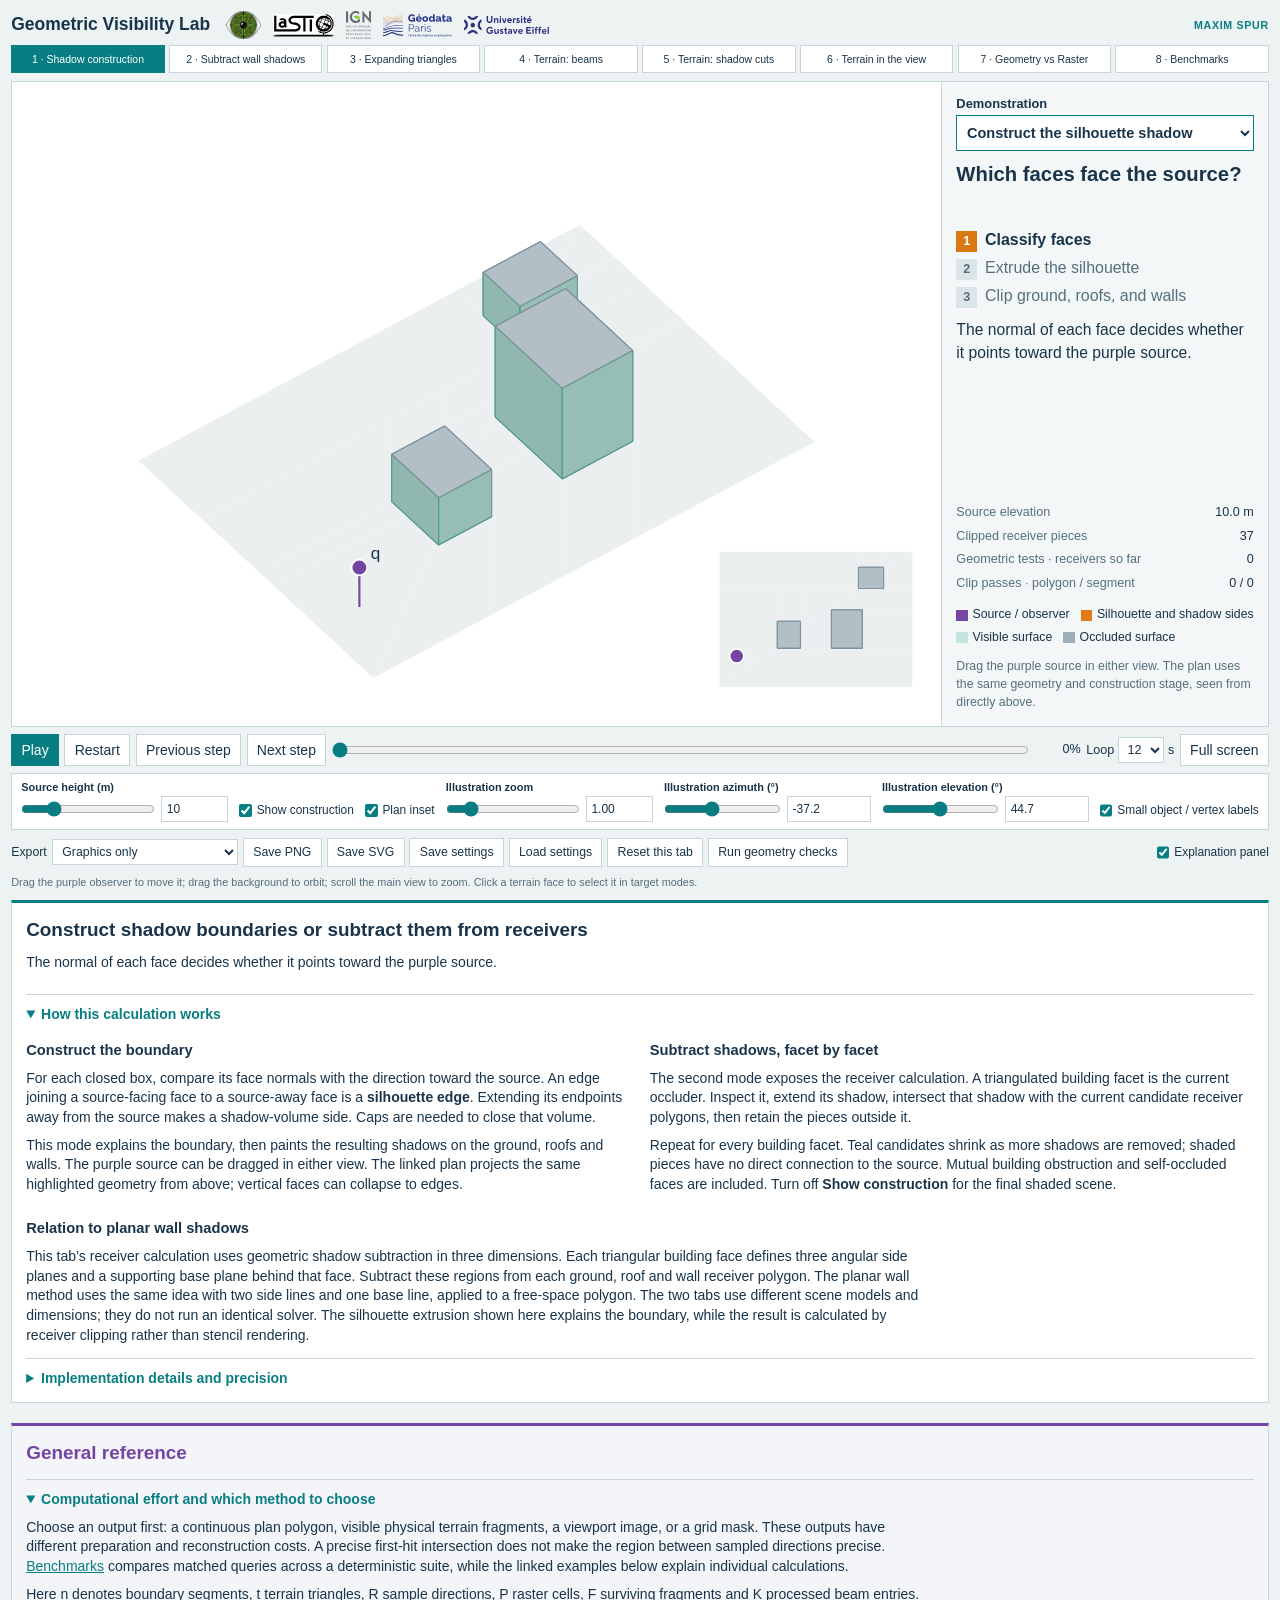
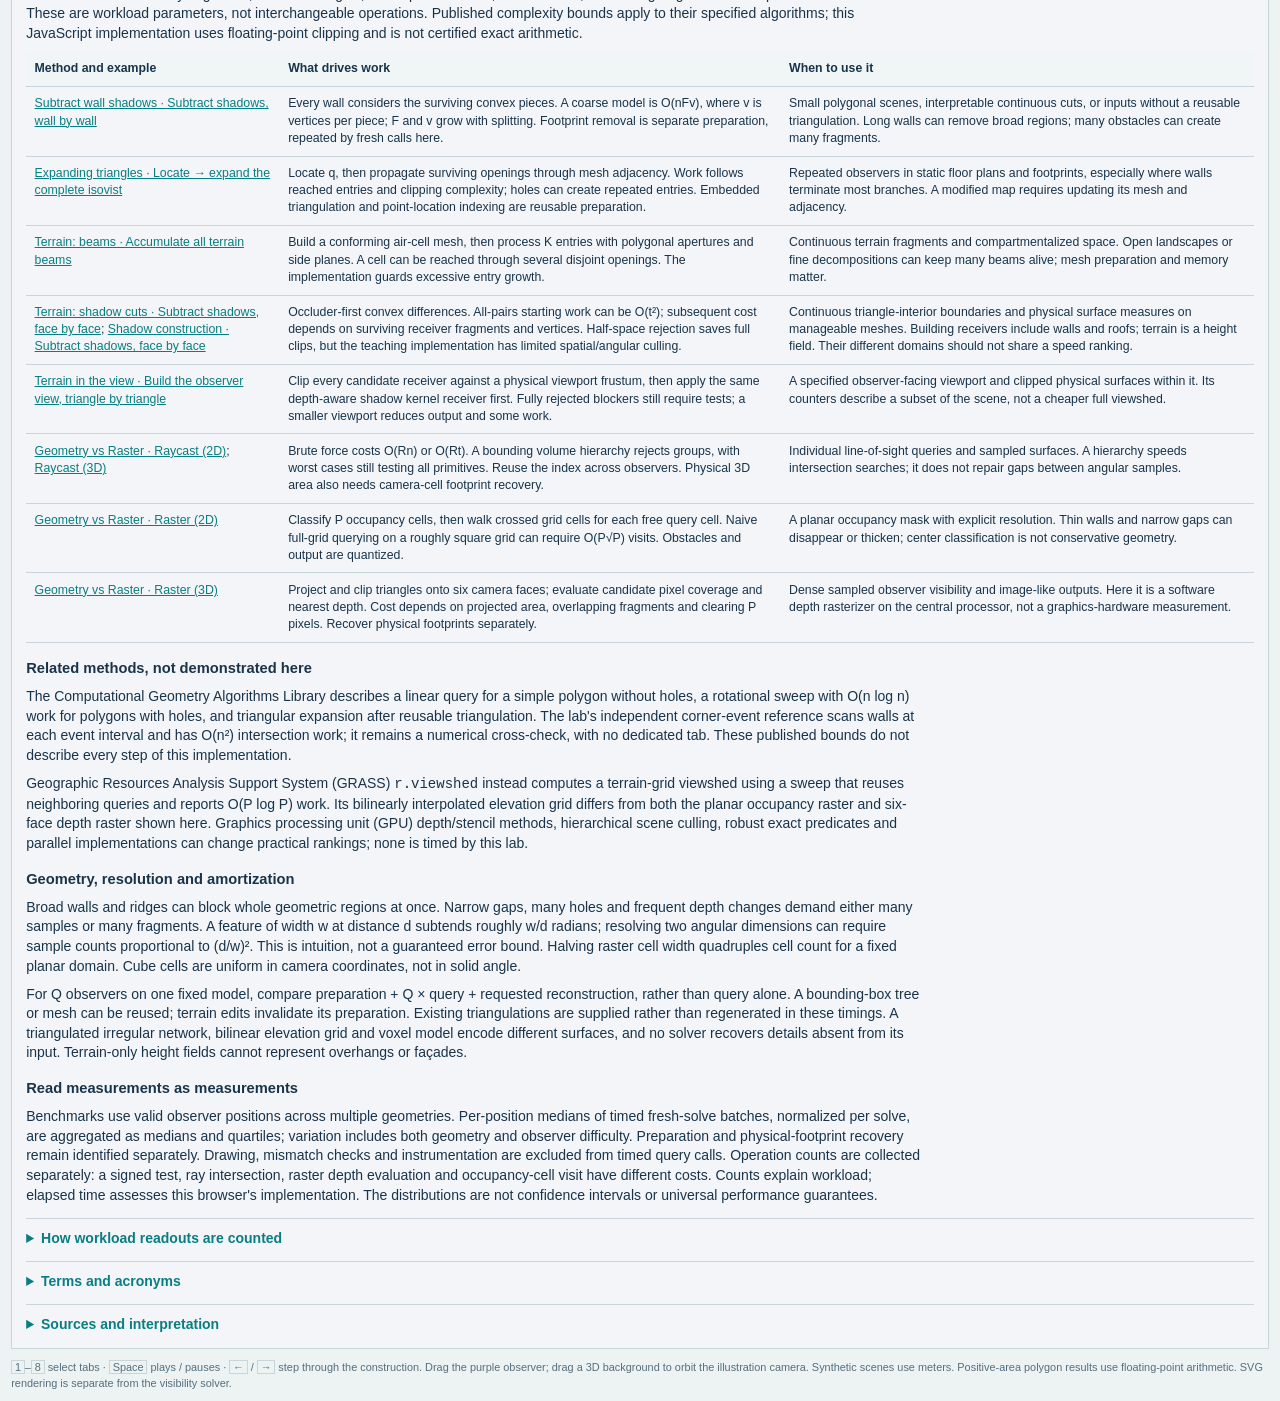
==== commit 1bb273ed: "Add statistical benchmarks, matched raster demos and lab branding" ====
--- a/visibility-lab-v4.html
+++ b/visibility-lab-v4.html
@@ -3,12 +3,12 @@
 <head>
 <meta charset="utf-8">
 <meta name="viewport" content="width=device-width, initial-scale=1">
-<title>Geometric Visibility Lab · v4</title>
+<title>Geometric Visibility Lab</title>
 <style>:root {
   --ink:#19344a; --muted:#566f7d; --teal:#087e82; --purple:#7545a4;
   --orange:#d87810; --line:#c8d5da; --paper:#fff; --field:#edf2f3;
   --gap:.55rem; --pad:.8rem;
-  font:clamp(14px,.625vw,24px)/1.4 -apple-system,BlinkMacSystemFont,"Segoe UI",Arial,sans-serif;
+  font:clamp(14px,.625vw,24px)/1.4 Futura,"Helvetica Neue",Helvetica,sans-serif;
   color:var(--ink); background:var(--field); color-scheme:light;
 }
 * { box-sizing:border-box; }
@@ -33,7 +33,20 @@
 }
 .lab-header { min-width:0; display:flex; flex-wrap:wrap; align-items:center; gap:.45rem 1rem; }
 h1 { margin:0; font-size:1.25rem; font-weight:700; line-height:1.25; white-space:nowrap; }
-h1 small { font-size:.62em; color:var(--teal); font-weight:600; border:1px solid var(--line); padding:.1em .35em; vertical-align:middle; }
+/* Equal optical heights, tight asset bounds, and one affiliation row. */
+.lab-identity { display:flex; align-items:center; gap:1.1rem; min-width:0; }
+.brand-links { display:flex; align-items:center; gap:.85rem; }
+.brand-links a { display:flex; align-items:center; justify-content:center; flex:none; }
+.brand-links img { display:block; width:auto; height:1.65rem; max-width:6.8rem; object-fit:contain; }
+.brand-links .brand-geovis { height:2rem; }
+.brand-links .brand-lastig { height:1.65rem; }
+.brand-links .brand-ign { height:2rem; }
+.brand-links .brand-geodata { height:1.65rem; }
+.brand-links .brand-eiffel { height:1.25rem; }
+.author-link { margin-left:auto; align-self:center; font-size:.76rem; font-weight:600; letter-spacing:.065em; text-decoration:none; white-space:nowrap; }
+.author-link:hover { text-decoration:underline; }
+@media (max-width:1050px) { .lab-identity { flex-wrap:wrap; gap:.5rem 1rem; } .brand-links { gap:.6rem; } }
+@media (min-width:2560px) { .lab-header #nav { flex:1 0 100%; } }
 #nav { display:flex; flex:1 0 100%; flex-wrap:nowrap; gap:.3rem; min-width:0; }
 #nav button { flex:1 1 0; padding:.42rem .45rem; font-size:.85rem; white-space:nowrap; }
 #stage { min-height:0; min-width:0; display:flex; background:var(--paper); border:1px solid var(--line); overflow:hidden; }
@@ -108,6 +121,14 @@
 #status { color:var(--teal); }
 .help:empty,#status:empty,.demo-notes:has(.help:empty):has(#status:empty) { display:none; }
 .docs { padding:1rem; margin:0 var(--pad) var(--pad); background:white; border:1px solid var(--line); }
+.docs-specific { border-top:3px solid var(--teal); }
+.docs-general { border-top:3px solid var(--purple); background:#f3f5f8; margin-top:1.4rem; }
+.docs-general>h2 { color:var(--purple); }
+#sceneEffort:empty { display:none; }
+#presentation.benchmark-page .transport,#presentation.benchmark-page .export-choice,#presentation.benchmark-page #save,#presentation.benchmark-page .filebtn,#presentation.benchmark-page #reset,#presentation.benchmark-page #tests,#presentation.benchmark-page .panel-option { display:none; }
+.benchmark-page #controls { align-items:center; }
+.benchmark-page #view a { cursor:pointer; }
+.benchmark-page #view a text { cursor:pointer; }
 .docs h2 { font-size:1.35rem; margin:0 0 .7rem; }
 .docs h3 { font-size:1.05rem; margin:1.1rem 0 .4rem; }
 .docs p { margin:.6rem 0; max-width:115ch; }
@@ -163,7 +184,17 @@
 <main>
 <section id="presentation" aria-label="Interactive visibility lab">
 <header class="lab-header">
-<h1>Geometric Visibility Lab <small>v4</small></h1>
+<div class="lab-identity">
+<h1>Geometric Visibility Lab</h1>
+<div class="brand-links" aria-label="Research affiliations">
+<a href="https://www.umr-lastig.fr/geovis/" title="Geovis"><img class="brand-geovis" src="[data-uri]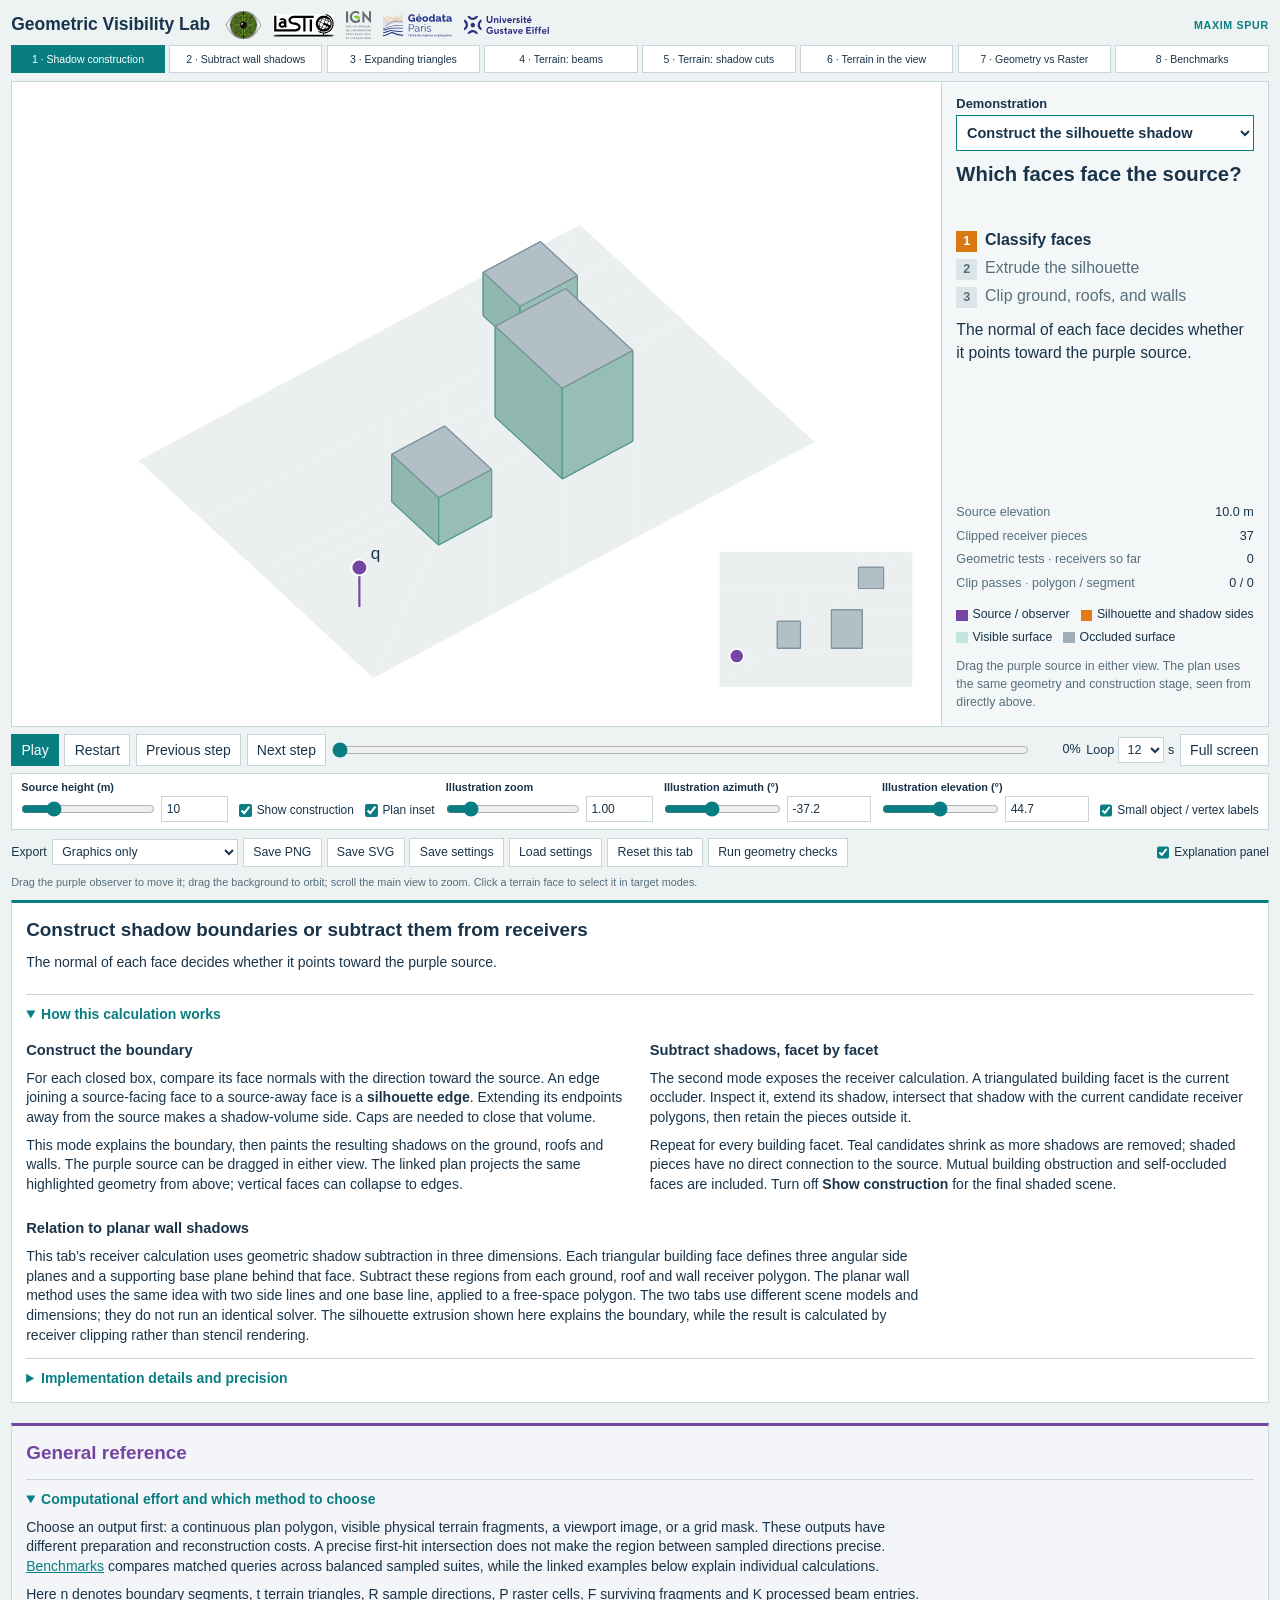
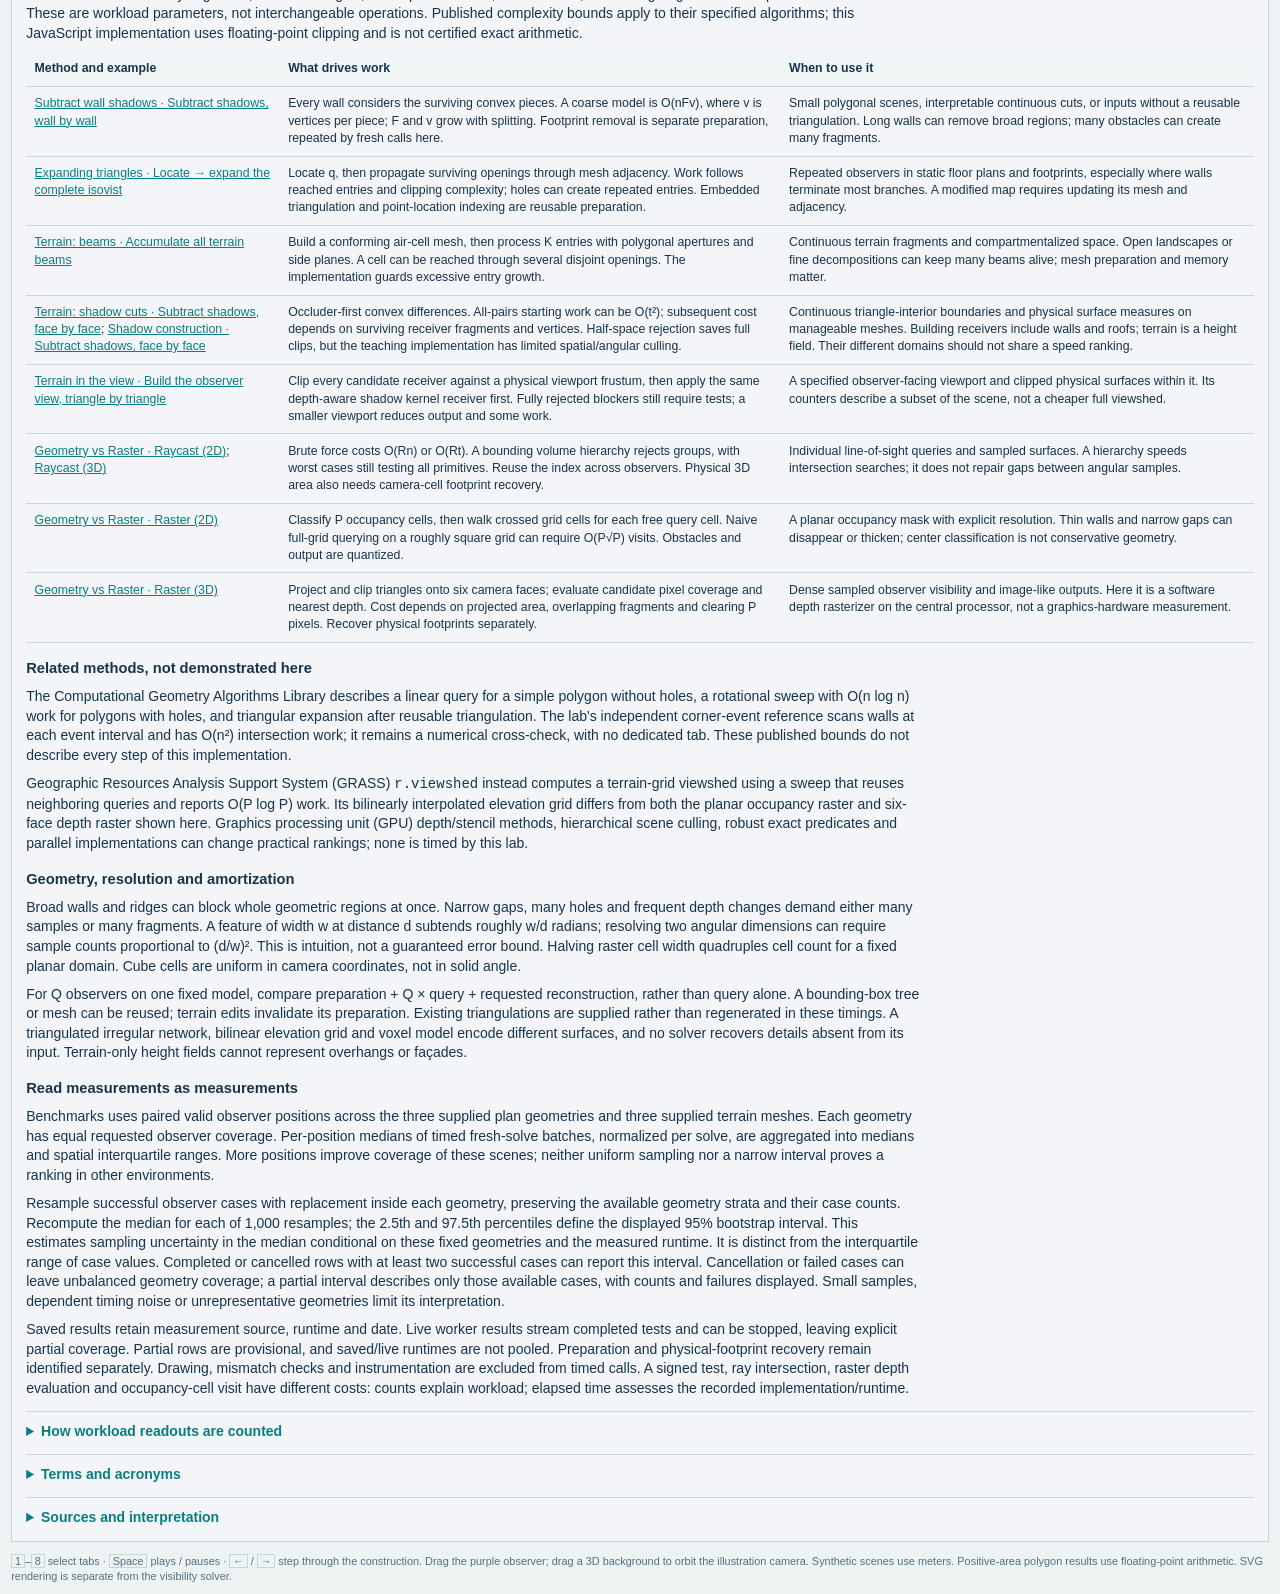
==== commit c68f5893: "Add paired terrain scaling benchmarks and live statistics" ====
--- a/visibility-lab-v4.html
+++ b/visibility-lab-v4.html
@@ -129,6 +129,14 @@
 .benchmark-page #controls { align-items:center; }
 .benchmark-page #view a { cursor:pointer; }
 .benchmark-page #view a text { cursor:pointer; }
+.benchmark-page #controls { gap:.4rem .55rem; }
+.benchmark-page .benchmark-setting { flex:1 1 auto; min-width:0; max-width:none; }
+.benchmark-page .benchmark-number { flex:0 1 auto; }
+.benchmark-page .benchmark-number input { width:100%; font-size:.88rem; }
+.benchmark-page #view [data-benchmark-point],.benchmark-page #view [data-benchmark-series],.benchmark-page #view [data-benchmark-series] text { cursor:pointer; }
+.benchmark-page #view [data-benchmark-point]:focus-visible { outline:none; filter:drop-shadow(0 0 4px var(--orange)); }
+.benchmark-run-progress { flex:1 0 100%; display:flex; gap:.7rem; align-items:center; font-size:.76rem; }
+.benchmark-run-progress progress { width:10rem; height:.7rem; accent-color:var(--teal); }
 .docs h2 { font-size:1.35rem; margin:0 0 .7rem; }
 .docs h3 { font-size:1.05rem; margin:1.1rem 0 .4rem; }
 .docs p { margin:.6rem 0; max-width:115ch; }
@@ -870,6 +878,7 @@
 /* Module: reference-notes */
 const ACRONYMS_HTML=`<h3 id="lab-glossary">Terms and abbreviations</h3><dl>
 <dt>2D / 3D</dt><dd>Two-dimensional / three-dimensional geometry: a planar domain / geometry with elevation as well as horizontal position.</dd>
+<dt>IQR / CI</dt><dd>Interquartile range / confidence interval. The interquartile range describes variation among observer cases; the bootstrap confidence interval estimates uncertainty in the suite median under its stated sampling design.</dd>
 <dt>pp</dt><dd>Percentage points: the arithmetic difference between two percentages, rather than a percentage change relative to one of them.</dd>
 <dt>CPU / GPU</dt><dd>Central processing unit / graphics processing unit. The visibility solvers and benchmark here run as JavaScript on the central processor; browser display is a separate operation.</dd>
 <dt>CGAL</dt><dd>Computational Geometry Algorithms Library, a separate library cited for published algorithms and complexity bounds. This page does not run that library.</dd>
@@ -890,7 +899,7 @@
 <p><b>Terrain and projected surface context:</b> De Floriani &amp; Magillo, <a href="https://www.geos.ed.ac.uk/~gisteac/gis_book_abridged/files/ch38.pdf" target="_blank" rel="noreferrer">Intervisibility on terrains</a>; Suleiman, Joliveau &amp; Favier, <i>A New Algorithm for 3D Isovist</i> (2012), supplied Spatial Data Handling conference manuscript, <i>SDH2012.pdf</i>, pages 9–12; Chang &amp; Park (2011), <a href="https://doi.org/10.5659/AIKAR.2011.13.3.19" target="_blank" rel="noreferrer">Exploration of Isovist Fields to Model 3D Visibility With Building Facade</a>. These are conceptual context; the lab's clipped terrain fragments and camera transformation are its own implementation.</p>
 <p><b>Ray acceleration and raster terrain:</b> <a href="https://pbr-book.org/4ed/Primitives_and_Intersection_Acceleration/Bounding_Volume_Hierarchies" target="_blank" rel="noreferrer">Physically Based Rendering: Bounding Volume Hierarchies</a> explains group rejection during ray traversal. <a href="https://grass.osgeo.org/grass-stable/manuals/r.viewshed.html" target="_blank" rel="noreferrer">Geographic Resources Analysis Support System (GRASS) r.viewshed</a> documents a terrain-grid sweep with bilinear elevation interpolation. Its terrain and output model differ from this lab's six-face camera-depth rasterizer and planar occupancy-grid traversal.</p>
 <p><b>Isovist measures:</b> Hosseini Alamdari et al. (2022), <a href="https://doi.org/10.1177/23998083221083680" target="_blank" rel="noreferrer">New algorithms for generating isovist field and isovist measurements</a>; Pech, Lam &amp; Masek (2020), <a href="https://ro.ecu.edu.au/ecuworkspost2013/9356/" target="_blank" rel="noreferrer">Quantifiable Isovist and Graph-Based Measures for Automatic Evaluation of Different Area Types in Virtual Terrain Generation</a>. Visible volume, projected occupation and physical visible surface area are distinct measures. The patch and camera-cell surface estimators illustrated here are lab implementations.</p>`;
-const COST_HTML=`<p>Choose an output first: a continuous plan polygon, visible physical terrain fragments, a viewport image, or a grid mask. These outputs have different preparation and reconstruction costs. A precise first-hit intersection does not make the region between sampled directions precise. <a href="#cost" data-scene="cost" data-variant="bench">Benchmarks</a> compares matched queries across a deterministic suite, while the linked examples below explain individual calculations.</p>
+const COST_HTML=`<p>Choose an output first: a continuous plan polygon, visible physical terrain fragments, a viewport image, or a grid mask. These outputs have different preparation and reconstruction costs. A precise first-hit intersection does not make the region between sampled directions precise. <a href="#cost" data-scene="cost" data-variant="bench">Benchmarks</a> compares matched queries across balanced sampled suites, while the linked examples below explain individual calculations.</p>
 <p>Here n denotes boundary segments, t terrain triangles, R sample directions, P raster cells, F surviving fragments and K processed beam entries. These are workload parameters, not interchangeable operations. Published complexity bounds apply to their specified algorithms; this JavaScript implementation uses floating-point clipping and is not certified exact arithmetic.</p>
 <table><thead><tr><th>Method and example</th><th>What drives work</th><th>When to use it</th></tr></thead><tbody>
 <tr><td><a href="#subtraction" data-scene="subtraction" data-variant="subtract">Subtract wall shadows · Subtract shadows, wall by wall</a></td><td>Every wall considers the surviving convex pieces. A coarse model is O(nFv), where v is vertices per piece; F and v grow with splitting. Footprint removal is separate preparation, repeated by fresh calls here.</td><td>Small polygonal scenes, interpretable continuous cuts, or inputs without a reusable triangulation. Long walls can remove broad regions; many obstacles can create many fragments.</td></tr>
@@ -904,7 +913,7 @@
 </tbody></table>
 <h3>Related methods, not demonstrated here</h3><p>The Computational Geometry Algorithms Library describes a linear query for a simple polygon without holes, a rotational sweep with O(n log n) work for polygons with holes, and triangular expansion after reusable triangulation. The lab's independent corner-event reference scans walls at each event interval and has O(n²) intersection work; it remains a numerical cross-check, with no dedicated tab. These published bounds do not describe every step of this implementation.</p><p>Geographic Resources Analysis Support System (GRASS) <code>r.viewshed</code> instead computes a terrain-grid viewshed using a sweep that reuses neighboring queries and reports O(P log P) work. Its bilinearly interpolated elevation grid differs from both the planar occupancy raster and six-face depth raster shown here. Graphics processing unit (GPU) depth/stencil methods, hierarchical scene culling, robust exact predicates and parallel implementations can change practical rankings; none is timed by this lab.</p>
 <h3>Geometry, resolution and amortization</h3><p>Broad walls and ridges can block whole geometric regions at once. Narrow gaps, many holes and frequent depth changes demand either many samples or many fragments. A feature of width w at distance d subtends roughly w/d radians; resolving two angular dimensions can require sample counts proportional to (d/w)². This is intuition, not a guaranteed error bound. Halving raster cell width quadruples cell count for a fixed planar domain. Cube cells are uniform in camera coordinates, not in solid angle.</p><p>For Q observers on one fixed model, compare preparation + Q × query + requested reconstruction, rather than query alone. A bounding-box tree or mesh can be reused; terrain edits invalidate its preparation. Existing triangulations are supplied rather than regenerated in these timings. A triangulated irregular network, bilinear elevation grid and voxel model encode different surfaces, and no solver recovers details absent from its input. Terrain-only height fields cannot represent overhangs or façades.</p>
-<h3>Read measurements as measurements</h3><p>Benchmarks use valid observer positions across multiple geometries. Per-position medians of timed fresh-solve batches, normalized per solve, are aggregated as medians and quartiles; variation includes both geometry and observer difficulty. Preparation and physical-footprint recovery remain identified separately. Drawing, mismatch checks and instrumentation are excluded from timed query calls. Operation counts are collected separately: a signed test, ray intersection, raster depth evaluation and occupancy-cell visit have different costs. Counts explain workload; elapsed time assesses this browser's implementation. The distributions are not confidence intervals or universal performance guarantees.</p>`;
+<h3>Read measurements as measurements</h3><p>Benchmarks uses paired valid observer positions across the three supplied plan geometries and three supplied terrain meshes. Each geometry has equal requested observer coverage. Per-position medians of timed fresh-solve batches, normalized per solve, are aggregated into medians and spatial interquartile ranges. More positions improve coverage of these scenes; neither uniform sampling nor a narrow interval proves a ranking in other environments.</p><p>Resample successful observer cases with replacement inside each geometry, preserving the available geometry strata and their case counts. Recompute the median for each of 1,000 resamples; the 2.5th and 97.5th percentiles define the displayed 95% bootstrap interval. This estimates sampling uncertainty in the median conditional on these fixed geometries and the measured runtime. It is distinct from the interquartile range of case values. Completed or cancelled rows with at least two successful cases can report this interval. Cancellation or failed cases can leave unbalanced geometry coverage; a partial interval describes only those available cases, with counts and failures displayed. Small samples, dependent timing noise or unrepresentative geometries limit its interpretation.</p><p>Saved results retain measurement source, runtime and date. Live worker results stream completed tests and can be stopped, leaving explicit partial coverage. Partial rows are provisional, and saved/live runtimes are not pooled. Preparation and physical-footprint recovery remain identified separately. Drawing, mismatch checks and instrumentation are excluded from timed calls. A signed test, ray intersection, raster depth evaluation and occupancy-cell visit have different costs: counts explain workload; elapsed time assesses the recorded implementation/runtime.</p>`;
 const DOCS={
 shadows:{title:'Construct shadow boundaries or subtract them from receivers',method:`<div class="cols"><div><h3>Construct the boundary</h3><p>For each closed box, compare its face normals with the direction toward the source. An edge joining a source-facing face to a source-away face is a <b>silhouette edge</b>. Extending its endpoints away from the source makes a shadow-volume side. Caps are needed to close that volume.</p><p>This mode explains the boundary, then paints the resulting shadows on the ground, roofs and walls. The purple source can be dragged in either view. The linked plan projects the same highlighted geometry from above; vertical faces can collapse to edges.</p></div><div><h3>Subtract shadows, facet by facet</h3><p>The second mode exposes the receiver calculation. A triangulated building facet is the current occluder. Inspect it, extend its shadow, intersect that shadow with the current candidate receiver polygons, then retain the pieces outside it.</p><p>Repeat for every building facet. Teal candidates shrink as more shadows are removed; shaded pieces have no direct connection to the source. Mutual building obstruction and self-occluded faces are included. Turn off <b>Show construction</b> for the final shaded scene.</p></div></div>`,detail:`<h3>Input, classification and extrusion</h3><p>The input consists of closed axis-aligned boxes, triangulated ground, roof and wall receivers, and movable point q. Each box face has outward unit normal n. The sign of n·(q−a), for a face vertex a, classifies it as source-facing or source-away. Edges shared by opposite classifications form the silhouette. This classification alone is not the final shadow test: another building can block a source-facing receiver.</p><p>For silhouette endpoint a, the drawn extension is a + λ(a−q). The endpoint pair and its extensions form a quadrilateral shadow side. These drawn sides are cropped to the display domain. Their finite length does not determine visibility. The silhouette mode illustrates the boundary of the closed object; receiver-subtraction modes instead show continuous source-to-facet construction rays back to q.</p><h3>Actual receiver subtraction</h3><p>Each building face is split into triangular occluders and receivers. For occluder a,b,c, three planes through q and its edges enclose an angular cone; the facet's supporting plane starts the shadow behind that facet. A plane is represented by normal n and offset d; its retained side satisfies n·p−d ≥ 0. Side normals come from (a−q)×(b−q), with signs chosen toward the cone interior. Orient the base plane so q is outside. These four half-spaces define a depth-aware convex shadow.</p><p>Start each receiver at its whole triangle. If all of its vertices lie outside one shadow half-space, it has no positive-area overlap and is retained. Otherwise clip to find the overlap. An edge crossing a plane creates p=a + f(a)/(f(a)−f(b))·(b−a), where f(p)=n·p−d. For an actual overlap, walk through the shadow planes: emit the outside polygon, carry the inside remainder to the next plane, and discard the final inside polygon. Emitted polygons retain their original receiver identifiers. Subsequent occluders process these surviving fragments.</p><p>The facet-by-facet mode records preparation, actual overlap and partition checkpoints. A facet whose shadow misses all current candidates makes no visible cut. The operation readouts count the corresponding signed tests and polygon clips across all receivers; extrusion drawing and screen projection are excluded. Repeated fragments can make the work much larger than the original face count. The original bounded receiver model also includes artificial side and ceiling boundary triangles; their subtraction work remains in the counters, although physical surface readouts include only ground, roofs and walls. This teaching implementation does not use a spatial hierarchy to remove all distant receiver–occluder pairs.</p><h3>Display, depth and precision</h3><p>Coplanar fragments are grouped by complete receiver face for display. Shared subdivision seams cancel before visible/hidden boundaries are outlined. Scalable Vector Graphics (SVG) display occlusion removes screen regions blocked by nearer opaque faces; those drawing operations never enter receiver surface area or solver counters. Orthographic depth is affine over a planar face, allowing overlap to be split where planes cross. Transparent construction layers retain centroid-depth ordering and can have approximate ordering at intersections.</p><p>Calculations use binary64 floating-point numbers. Coplanar contact with the occluder's own base plane is regularized; positive-area slivers below 10⁻⁸ are removed. Normal construction uses the whole polygon to handle collinear leading vertices. Turning construction off changes presentation, not the solved fragments. <a href="#lab-glossary">Terms and abbreviations</a>.</p>`},
 expansion:{title:'Point location → shared opening → clipped triangle',method:`<h3>How the first triangle is found</h3><p>A triangle contains the observer when the observer is on its interior side for all three directed edges. These are orientation tests. The default <b>bounding-box index</b> first rejects groups of triangles whose axis-aligned bounds do not contain the point, then applies those three tests to the candidates. “Find the observer triangle” animates that search. Select a linear scan for comparison. The box index is a teaching implementation; the Computational Geometry Algorithms Library (CGAL) also offers walking and triangulation-hierarchy strategies.</p><h3>What moves during expansion?</h3><p>The observer stays fixed. Each gray mesh edge has a stored neighboring-triangle identifier. A shared free-space edge is called a <b>portal</b>, meaning an artificial opening introduced by triangulation. Following that identifier advances the calculation into the adjacent triangle.</p><p>The incoming straight-line fan clips the shared edge. Purple is the whole edge, orange is its surviving part. Extend the two orange endpoint directions <b>past the opening</b>: they bound the fan inside the next triangle. Keep the portion between them. Dark teal lines persist where a cut crosses the interior of an original triangle. A wall has no neighbor and stops that branch.</p><p>Different branches around holes may reach one triangle through disjoint openings. An unrestricted flood fill would instead reach around corners, which is not visibility.</p>`,detail:`<h3>Mesh and point-location state</h3><p>The input is a polygonal free-space domain with obstacle holes and a constrained triangulation. Every triangle is oriented counterclockwise. An edge-to-triangle map pairs matching endpoints and stores each neighbor; an unpaired edge is a domain or obstacle boundary. For directed edge a→b, the orientation value is (b−a)×(q−a). All three values at least −10⁻⁸ identify a containing triangle.</p><p>The bounding volume hierarchy (BVH) encloses triangle groups in axis-aligned boxes. It splits by the widest box axis and median primitive-center coordinate, down to at most four triangles per leaf. A point query rejects boxes not containing q, then performs triangle side tests in surviving leaves. Overlapping boxes mean several branches can survive. A linear query tests every triangle.</p><p>“Find the observer triangle” shows the recorded search only through its first successful triangle and holds there at completion. That is the displayed explanation, not an early-exit optimization of the computational core. The core gathers all incident containing triangles, needed when q lies on an artificial shared edge. Those roots seed the subsequent expansion. Obstacles are excluded by the observer-validity margin of 0.02 scene units.</p><h3>Opening propagation</h3><p>A queue item holds triangle, previous triangle, parent entry, depth, shared portal, surviving opening and inward half-planes through q. Clip the whole portal segment against the incoming half-planes. Where endpoint signed values f(a) and f(b) change sign, the intersection is a + f(a)/(f(a)−f(b))·(b−a). The two surviving endpoint directions define the next straight-line cone; clip the neighboring triangle against it.</p><p>The observer never moves with the queue. An edge behind the observer relative to the current triangle, the incoming edge, and seeded roots are not followed again. Walls end propagation. Distinct openings can enter one triangle separately, so a single global visited flag would lose visibility. Result fragments retain their parent chain and sum to visible area; cuts do not alter the input mesh. Segments shorter than 10⁻⁸ and fragments below 10⁻⁸ area are dropped, and excessive queue growth raises an error. <a href="#lab-glossary">Terms and abbreviations</a>.</p>`},
@@ -912,7 +921,7 @@
 terrain:{title:'Subtract depth-aware terrain shadows from candidate surfaces',method:`<p>Choose an opaque terrain facet. Three planes through its edges and the observer define its angular shadow; a fourth plane starts that shadow at the facet. This depth condition preserves receiver geometry in front of the obstruction.</p><p><b>Only the highlighted face's shadow</b> clips every terrain receiver against that one shadow. After the extrusion, it follows real receiver-by-receiver classification, overlap and partition checkpoints. Its final teal remainder is a candidate surface: other possible occluders are deliberately ignored.</p><p><b>Subtract shadows, face by face</b> repeats a four-stage sequence for every terrain occluder: inspect the facet, construct its shadow, show actual receiver overlaps, then keep the remainder. Accepted teal candidates shrink as further shadows are removed.</p><p>Nearby-first and spiral change processing order. Each mode preserves depth through the facet base plane. Full accumulation produces the continuous terrain viewshed; the shaded and retained polygons cover physical sloping surfaces.</p>`,detail:`<h3>Define and subtract one shadow</h3><p>For opaque facet a,b,c and observer q, each edge defines an observer-through-edge side plane. Its normal is proportional to (a−q)×(b−q); orient it toward the facet's cone interior. Add the facet's base plane, oriented so q is outside and geometry behind the facet is inside. The shadow is the intersection of these four positive half-spaces n·p−d ≥ 0. Omitting the base plane would incorrectly remove foreground receivers whose projected directions merely overlap.</p><p>For every current receiver fragment, reject the shadow when all vertices lie outside any one half-space. Otherwise clip against the planes to find actual overlap. During subtraction, emit the outside portion of the remaining polygon at each plane and continue with its inside portion. Discard the final inside remainder. The emitted polygons are disjoint except along shared boundaries. Edge crossings create interpolated vertices, so the method can cut a triangle's interior even when its original vertices alone do not reveal the obstruction.</p><h3>Selected shadow and full accumulation</h3><p>One-face mode keeps only the selected occluder's operation against every receiver. A single click chooses the occluder, with that selection shared by the other terrain tabs. Automatic selection searches the near ridge for an illustrative blocking face. The single-shadow timeline reserves 5% for choosing the facet, 5% for preparing planes, 25% for continuously growing the extrusion, 50% for the recorded receiver checkpoints and 15% for the completed result. During extrusion growth the work count stays at its preparation checkpoint. Previous / Next step follows the exact start of each stage or receiver checkpoint. After constructing the shadow, the animation highlights the current receiver and follows its recorded classification, actual overlap, and retained partition. A receiver that misses the shadow still contributes its real rejection work. The teal remainder is not yet a solution accounting for every obstruction.</p><p>The accumulated mode initializes every receiver with its whole terrain triangle and subtracts every facet's shadow. It retains preparation, overlap and partition checkpoints for each occluder, using the same shadow-subtraction kernel as the selected-face mode. Dynamic counters report only work reached at the displayed checkpoint, including rejected fragment candidates. Polygon clips advance when actual tests and partitions occur; explanatory extrusion length does not invent fractional work.</p><p>Nearby-first sorts centroids by three-dimensional distance. Spiral sorts horizontal distance into outward bands and then azimuth. Neither is a general depth order. Both are valid subtraction orders because every shadow includes its base plane and every occluder is processed. In real arithmetic they remove the same union of shadows; floating-point ordering can leave small differences.</p><h3>Relation to the observer viewport</h3><p>This tab is <b>occluder-first</b>: apply one facet's shadow to all current receivers, then move to the next occluder. Terrain in the view is <b>receiver-first</b>: select a receiver clipped to the viewport, apply all occluders to it, then accept its surviving pieces and move to the next receiver. The physical shadow test is the same. The viewport tab restricts its output domain and exposes the work for that smaller domain; it does not infer depth from projected overlap alone.</p><p>All-pairs candidate work is proportional to receiver count times occluder count before fragment growth. Cheap half-space rejection avoids many full clips, but splitting increases subsequent work and storage. Normals use the whole polygon; source-on-plane, tangent and coplanar contacts are regularized. Fragments below 10⁻⁸ area are dropped. This is continuous floating-point geometry, not certified exact arithmetic. <a href="#lab-glossary">Terms and abbreviations</a>.</p>`},
 projection:{title:'Build the viewport from depth-tested receiver fragments',method:`<p>First choose a target receiver. Clip its physical triangle to the observer's viewport and project that candidate. Process its terrain occluders through preparation, actual shadow-overlap detection and fragment partitioning, then accept the surviving green fragments. The final acceptance stage removes orange and purple construction geometry so the piece being added is unambiguous. A fully hidden target contributes nothing.</p><p><b>Explain the projected cut</b> stays with one selected receiver. <b>Accumulate the observer view</b> repeats the same calculation for every triangle intersecting the fixed forward viewport, including candidates that will later prove fully hidden. It processes nearby centroids first and accumulates accepted green surfaces.</p><p>The complete viewport looks along +X, with −Y on its right. In the selected-receiver mode, Target detail optionally aims the observer camera toward that face and fits its extent; turning it off uses the fixed forward viewport. Accumulation always uses the fixed +X viewport and never follows its current target. The framed viewport in the external view identifies the projected copy. Matching letters refer to the same physical vertices in both images. The orbiting illustration camera does not move the observer or change the visibility result.</p><p>This is receiver-first shadow subtraction, using the same depth-aware half-space test as Terrain: shadow cuts. The difference is traversal and output domain. Physical area is measured on surviving sloping terrain in m², not as screen occupation or air volume.</p>`,detail:`<h3>Prepare viewport candidates</h3><p>Let observer q have forward unit vector f, right r and up u. The accumulated view uses f=(1,0,0), r=(0,−1,0), u=(0,0,1). For point p, depth z=(p−q)·f and perspective coordinates are x=(p−q)·r/z, y=(p−q)·u/z. Clip before dividing by z. A near half-space enforces z ≥ 0.01; four side planes enforce xmin·z ≤ (p−q)·r ≤ xmax·z and ymin·z ≤ (p−q)·u ≤ ymax·z. Each boundary is a linear plane through q, except the offset near plane.</p><p>Clip every input receiver triangle against these five planes. Keep positive-area intersections as viewport candidates and sort their centroids by distance to q. This preparation includes triangles later blocked completely: the visibility result is not used to decide whether a candidate enters the traversal. Centroid distance is an explanatory order, not a proof that whole triangles have been depth-sorted. Occluders outside the viewport remain available: their shadow can still reach a candidate inside it.</p><h3>Process one receiver continuously</h3><p>Start from the viewport-clipped polygon on the physical terrain plane. For every terrain occluder, build three angular side planes through q and the occluder's edges, plus the occluder base plane starting its shadow behind that face. A projected overlap alone is insufficient: a foreground receiver sharing the same directions must remain visible.</p><p>Reject a shadow if all candidate-fragment vertices are outside any one half-space. Otherwise clip to obtain the actual overlap. Partition each affected fragment plane by plane, retaining outside pieces and discarding the final inside remainder. Candidate blockers under test are highlighted, including those in rejection batches. Construction rays continue back to q rather than beginning at an artificial near-plane point. Changed blockers have four explanatory stages: prepare the shadow, extend it, detect the actual overlap, and retain the partitioned remainder. Preparation and extension share one recorded work checkpoint because extension is display geometry. The trace records signed predicate evaluations and polygon passes at preparation, overlap and partition checkpoints. It exposes candidates, prepared blockers, actual overlapping shadows and retained fragments before accepting the completed target. Consecutive blockers that make no cut are grouped into display steps of at most ⌈N/8⌉ blockers, where N is the terrain occluder count. Every blocker still executes its actual rejection tests; the group holds the final cumulative checkpoint. Repeated receiver processing builds the accumulated viewport without sampling rays or raster cells.</p><p>After all occluders, accept only the surviving green physical fragments and their perspective footprints. Their owner identifiers link them to the original receiver. Hidden targets add zero area. Summing ½‖(pᵢ−p₀)×(pᵢ₊₁−p₀)‖ over polygon triangle fans yields physical area; off-viewport terrain is excluded. Perspective footprint area is in normalized screen units and is neither square meters nor automatically a solid angle.</p><h3>What differs from shadow cuts?</h3><p>Terrain: shadow cuts loops over <b>occluders, then all current receivers</b>. This tab loops over <b>viewport receivers, then all occluders</b>. They subtract the same depth-aware convex shadows with the same half-plane clipping arithmetic. Restrict the full shadow-cut result to the same viewport and their retained surfaces should agree within floating-point tolerance. The receiver traversal changes when results become available and can avoid processing off-viewport receivers; it does not introduce a different physical definition of visibility.</p><p>The lab rebuilds shadow planes during repeated receiver processing and lacks a production spatial/angular hierarchy. Counting signed tests makes the work inspectable but does not capture all plane construction, sorting, allocation or screen drawing costs. Compare complete viewport work with complete scene work only when that scope difference is intentional; use matched-output timing for performance claims.</p><h3>Inspection camera and correspondence</h3><p>The selected-target inspection camera aims f=normalize(c−q) at the target centroid c. If a corner would lie behind that forward plane, use the observer-facing face normal. With world up w=(0,0,1), r=normalize(f×w) and u=r×f; near-vertical gaze uses w=(0,1,0). Fit the entire target in the detail window; blockers and extrusion geometry can extend outside that window. This framing preserves left/right correspondence and does not change q. Turning Target detail off uses the fixed forward domain, which can exclude all or part of the selected face. Accumulation always uses a fixed forward viewport for its calculation and final image.</p><p>A projected point on the physical viewport at depth s is q+s/z·(p−q). Its rectangular frame surrounds the projected copy in the external illustration. Actual cut endpoints use shared letter labels. Coplanar fragment seams cancel before drawing cut edges; purple directions identify nearer blockers, and teal continuations reach their cut vertices. Acceptance removes these construction overlays and keeps only the green target contribution. The beam tab's projected-cut explanation uses its own beam result and omits this external projected copy.</p><p>All terrain backdrop triangles are neutral gray context, including surfaces not yet accepted. A completed visibility solution is not substituted for this backdrop. Near-plane and grazing geometry need tolerance handling; binary64 arithmetic is not exact, and tangential zero-area pieces are omitted. Display occlusion and inspection overlays are separate from solver visibility. <a href="#lab-glossary">Terms and abbreviations</a>.</p>`},
 metrics:{title:'Compare geometric regions with ray and raster samples',method:`<h3>One method and one resolution slider</h3><p>Choose <b>Raycast</b> or <b>Raster</b> above the demonstration. The progress slider controls its resolution directly. All computed sample directions or raster cells are displayed; there is no separate sample-count limit or drawing cap in this tab.</p><h3>2D planar area</h3><p>Teal is the continuous triangle-expansion region, with an independent corner-event boundary. Raycast uses 8 to 1,024 equally spaced directions and joins their first-hit endpoints into the orange polygon. Its shoelace area measures that displayed polygon, not a mean radial distance.</p><p>Raster uses 8 to 128 world-grid columns and about 0.65 times as many rows. It first marks building occupancy at cell centers, then traverses the grid to classify visibility from the observer. Orange is the union of the visible query cells. This is a grid-quantized obstacle and output model, not a vector wall intersection repeated at every cell center. Thin walls or gaps can disappear or expand under that quantization.</p><p>Compare both total area and mismatched area. Missing and extra regions can cancel in the total; mismatch measures their physical symmetric difference. A raster cell and an angular interval represent different spatial resolutions even when their sample counts happen to match.</p><p>For Raycast, <b>Walls versus open boundary</b> instead compares first-hit building-wall lengths, analysis-border lengths and escaped directions. This option applies to angular rays; Raster compares cell area. The border is an artificial planar limit rather than physical sky.</p><h3>3D physical surface area</h3><p>Both methods use six 90° camera faces with N×N cells each. The slider sets N from 2 to 32, giving 6N² = 24 to 6,144 angular samples. Raycast tests the center direction of every cell against terrain triangles. Raster independently projects those triangles and retains nearest depth at the same cell centers; it does not obtain visibility from rays.</p><p>Recover physical area by clipping each winning terrain triangle to the angular cell's four side planes. Orange is the reconstructed sloping terrain footprint. Sky cells contribute no terrain area. Raycast draws every direction, ending misses at the enclosing display box rather than at an arbitrary distance. Raster shows every query pixel in its compact six-face grid and draws no pretend query rays. Teal is the continuous Terrain: shadow cuts reference, excluding sky and artificial boundaries; this uses the same whole-terrain shadow-subtraction kernel measured in Benchmarks.</p><p>Use overlay or side-by-side views to compare the same scene and observer. Hidden-surface mode compares the physical terrain complements. Optional sampled-cell edges expose reconstruction; shadow envelopes extend reconstructed boundaries for explanation but add no measured surface or volume. Geometric query work and sample query/reconstruction work have separate readouts. An intersection attempt, a depth test and an occupancy-cell visit have different costs. These workload counts explain what was done; they are not elapsed time or a universal performance ranking.</p>`,detail:`<h3>Planar ray reconstruction</h3><p>Let G be the continuous visible region and S the displayed sampled region. Triangle expansion gives G; an independent corner-event reference supplies its boundary. Uniform 2D directions use the centers of equal angular intervals. Intersect each with the nearest boundary edge and connect consecutive endpoints. S has shoelace area ½|Σ(xᵢyᵢ₊₁−yᵢxᵢ₊₁)|. Hits are geometric intersections, but the connections between samples introduce error.</p><p>Clip the sampled observer-centered triangle fans against continuous fragments to find |G∩S|. Missed area is |G|−|G∩S|; extra area is |S|−|G∩S|; mismatch is their sum, |G|+|S|−2|G∩S|. Equal areas can conceal a large mismatch. The enclosing analysis border is a planar limit, not physical sky.</p><p>Raycast wall coverage assigns each angular sample interval to its first-hit edge, clips that edge to the interval and sums the resulting physical wall and border lengths. Escaped-direction percentage counts sample directions reaching the enclosing border. These angular assignments remain approximate between directions and are not the area of a raster mask.</p><h3>Planar occupancy raster</h3><p>For N columns, use round(0.65N) rows over the bounded plan. Classify each grid-cell center as inside a building or free. Only free cells receive visibility queries. Starting at the cell containing the actual observer position, advance through crossed grid boundaries toward each free query-cell center; an occupied or out-of-domain cell blocks the query. When the segment passes exactly through a grid corner, test both side-adjacent cells before moving diagonally, so touching an occupied corner blocks transmission. If quantization marks the observer's own cell occupied, all of these queries are blocked at their start. The obstacles used by this method are these classified cells, rather than the original wall segments. Display every query cell with its visibility classification.</p><p>Sum the physical area of visible cells for S, and intersect their footprints with continuous fragments to measure mismatch. Building-center quantization can miss subcell obstacles, thicken others, alter narrow passages and shift the observer's effective relation to a wall. Increasing N changes both obstacle and output discretization. This independent grid traversal is not the terrain-elevation sweep described by Geographic Resources Analysis Support System (GRASS), and it is not a certified conservative obstacle mask.</p><p>Report occupancy-cell visits separately. They are discrete grid operations, not signed geometric half-plane tests or ray–wall intersection attempts. Grid preparation, query traversal and continuous-reference clipping have distinct roles; avoid treating their raw counts as equally expensive instructions.</p><h3>Matched angular domains in 3D</h3><p>Tile six 90° cube-camera faces with N×N cells each. Forward f, right r and up u form each face's basis. For cell-center coordinates α,β in [−1,1], the direction is f+αr+βu. It is not normalized, so its intersection parameter is forward depth rather than Euclidean range. Both Raycast and Raster use those same 6N² cells.</p><p>Raycast finds the nearest terrain triangle for each direction. Raster clips and projects physical triangles into each face, triangulates clipped footprints, evaluates covered cell centers and interpolates reciprocal depth with screen barycentric weights. The nearest depth supplies the winning triangle identifier (ID). The raster does not run ray–triangle intersections to obtain its winners, nor borrow the reference solution.</p><p>For either method, clip the winning triangle by the angular cell's four bounding planes to recover its physical footprint. Sum ½‖(pᵢ−p₀)×(pᵢ₊₁−p₀)‖ over polygon triangle fans. A sky cell has no receiver and adds no surface. One winner may miss a neighboring triangle or extend into an occluded portion within the cell; cube cells are not equal-solid-angle samples. Reference mismatch clips reconstructed polygons against continuous fragments on their original receiver triangles.</p><h3>Complements and display</h3><p>Hidden surface is the original physical terrain minus the reconstructed visible fragments, excluding artificial sky/domain faces. Sampled-cell wireframes outline those physical footprints. Optional shadow-side envelopes extend their boundaries away from q; these are explanatory extrusions, not a separately validated global volumetric Boolean, and never enter area totals. Overlay and side-by-side use the same observer and corresponding illustration-camera settings.</p><h3>Work, graphics and reuse</h3><p>The 3D query and physical-footprint recovery have separate workload totals. Signed tests, intersection attempts, raster coverage/depth evaluations and grid visits have nonuniform costs. Plane construction, allocation, sorting and display projection are not fully captured by geometric test totals. Use the multi-case distributions in <a href="#cost" data-scene="cost" data-variant="bench">Benchmarks</a> to assess elapsed time.</p><p>The progress slider is the sole resolution control in this comparison: 8–1,024 planar rays, 8–128 planar raster columns, or angular N=2–32. For Raycast, every requested direction is drawn. A miss ends where its direction first meets the scene display box, whose coordinates run from 0 to 100 in X, 0 to 70 in Y, and 0 to the current ceiling in Z; this explanatory endpoint adds no terrain area. Raster represents every query pixel in its six grids and does not draw rays for its pixel evaluations. In 2D every occupancy cell is displayed, including occupied and hidden cells, although only free cells have visibility queries. Orbiting the illustration changes presentation but not the observer, sample domain or visibility. Input/observer/resolution caches avoid solving again for an unchanged query. Floating-point clipping and tiny-fragment removal affect both reference and reconstructed areas. The separate <a href="#cost" data-scene="cost" data-variant="bench">Benchmarks</a> tab uses fixed resolution sweeps across multiple valid observers and geometries. The map grid is hidden while an occupancy raster is displayed, so its lines do not obscure raster cells. <a href="#lab-glossary">Terms and abbreviations</a>.</p>`},
-cost:{title:'Benchmark distributions across geometry and observers',method:`<p>This tab contains benchmark graphs and statistical summaries. It uses a fixed deterministic collection of valid observer positions across all three plan geometries and three terrain densities, rather than the currently dragged observer. Each domain has six observers per geometry: 18 paired plan cases and 18 paired terrain cases. A building scope uses six valid source positions; the fixed-viewport scope uses the 18 terrain cases. Run the suite in this browser to compare methods on paired input cases. There is no construction playback or illustration camera here.</p><p>For each method and resolution, collect query time, physical-output reconstruction where required, typed operation counts and reference mismatch. Aggregate per-case values as a median with lower and upper quartiles. Continuous methods are labeled markers, not an unlabeled point at an arbitrary sample count. Approximate methods show how time and spatial error vary with resolution.</p><p>Whole-plan and whole-terrain comparisons use the same input and continuous-reference domain within their scope. Building receivers and a restricted observer viewport are separate scopes, clearly named; their different outputs are not interchangeable full-scene viewsheds. Use the linked demonstrations to inspect how each result is constructed.</p>`,detail:`<h3>Sampling the workload</h3><p>Observer positions are deterministic and valid in their vector geometry. Plan cases exclude building interiors; terrain cases place the observer above the interpolated surface. Multiple geometry cases expose changes in obstacle layout and mesh complexity. The fixed suite does not depend on scene controls or the current demonstration observer. Paired cases allow methods to face the same visibility task; quartiles describe the resulting workload variation, not a statistical confidence interval.</p><h3>Timing and preparation</h3><p>Warm each query once, then calibrate a bounded batch of fresh calls to approximately 5 milliseconds so short queries exceed the browser clock’s resolution. Discard calibration. Take three timed batches, divide each duration by its number of solves, and retain the median per-solve duration within the case. Slower queries can use a single call per batch. The exported data retains batch sizes and raw durations. Aggregate those case medians across positions and geometries. Query calls bypass illustration caches and run without predicate-accounting wrappers. Instrumentation is performed in separate calls; drawing, screen projection, mismatch validation and chart layout are excluded. Preparation such as bounding volume hierarchy construction or air-cell adjacency is identified separately. Supplied plan triangulations are not regenerated by this benchmark.</p><p>The measured labels match their examples: Subtract wall shadows; Expanding triangles; Terrain: beams · Accumulate all terrain beams; Terrain: shadow cuts · Subtract shadows, face by face; Terrain in the view · Build the observer view, triangle by triangle; Shadow construction · Subtract shadows, face by face; Raycast · bounding-volume hierarchy; Raycast · linear scan; Raster · occupancy grid; and Raster · six-face depth grids. The two Raycast entries differ only in intersection search, not sample directions. Raycast and Raster in three dimensions use matching six-face camera centers. Depth rasterization independently determines the winning terrain face. Both require physical camera-cell footprint reconstruction to measure sloping surface area; recovery is distinct from the sample query. A projected pixel is not square meters. Two-dimensional occupancy rasterization instead changes both the obstacle mask and output into world-grid cells.</p><h3>Interpret error and scope</h3><p>Mismatch is the symmetric-difference physical area divided by continuous visible-reference area. Equal scalar areas can conceal different boundaries. The beam comparison uses physical symmetric-difference area against the shadow-cut reference, rather than scalar area difference alone. Tiny values at the plot's zero/error floor should not be read as a certified proof of exactness.</p><p>Facet-by-facet construction and final-query helpers can share the shadow kernel but have different output bookkeeping or receiver domains. Compare whole-scene methods within one scope, and read viewport and building statistics in their separately named scopes. Floating-point tolerances, fragment regularization, allocations, browser just-in-time compilation, garbage collection and data layout affect these results. Graphics-hardware rasterization, optimized digital elevation model sweeps and external visibility libraries are not measured. <a href="#lab-glossary">Terms and abbreviations</a>.</p>`},
+cost:{title:'Benchmark tradeoffs and observer-sampling uncertainty',method:`<p>Saved statistics makes the offline graphs available immediately. It samples 50 valid observer positions per geometry across the three supplied plans and three terrain meshes. Source fingerprint, runtime and measurement date remain visible: loading these results does not measure the current browser. The build rejects saved data from mismatched computational modules.</p><p>Run in this browser creates Live results using the selected number of positions per geometry, from 1 to 1,000 with a default of 25. The seed control reproduces observer proposals. Seeded uniform proposals generate valid positions; every method in a domain sees the same cases and each geometry contributes equally. The source observer and geometry controls in the other tabs do not select this workload.</p><p>Live tests run in a background worker. Each completed test updates coverage and graphs; Stop retains a clearly labeled partial result. Missing cases are not estimated. Saved and live measurements keep their own provenance and do not mix runtimes. Partial medians can change as the run progresses.</p><p>Time vs mismatch is the default plot for comparing speed at a similar spatial error; Overview uses separate labeled method/resolution rows. Timing and mismatch axes each offer Logarithmic or Linear scales. Observer spread (quartiles) shows case variation; Median uncertainty (95%) shows the bootstrap median interval. Export results retains the selected source. Live exports include raw case and batch timings; saved exports contain compact statistics and protocol/provenance, without offline raw cases. Values at or below 10⁻⁸% are shown in an explicit zero/numerical-tolerance band on the logarithmic mismatch axis. Measurements are retained unchanged; the band is a plotting convention, not an artificial error assigned to continuous geometry. Continuous methods have named markers rather than an arbitrary sample count. Terrain detail is a separate workload and asset: its selected-method curves compare time and mismatch by mesh, and its fixed-grid growth graph compares query plus recovery time against triangle count. Plot selects which suite Run in this browser measures; saved/live and main/detail statistics remain independent. Click the legend to hide or show a method; select a plotted point to inspect exact statistics and open its matching demonstration.</p>`,detail:`<h3>Balanced paired spatial sampling</h3><p>The workload holds its geometry set fixed. Seeded uniform coordinate proposals are accepted only at valid observer positions. Plan proposals exclude opaque footprint interiors and invalid boundary locations. Terrain observers stand above the interpolated surface at the specified eye height. Each of the three geometries in a domain receives the same requested position count. Corresponding methods and resolutions use the same cases, permitting paired comparisons. Building receivers and restricted viewport receivers are separately named output scopes.</p><p>More observers reveal variation from openings, ridges, occlusion and changing fragment counts. They do not add new geometry families or make this teaching implementation representative of every scene. A reproducible seed fixes proposals, not processor scheduling or garbage collection. A live run can stop before all methods or geometries finish; incomplete coverage must remain visible and must not be mistaken for a balanced final comparison.</p><h3>Spatial variation versus median uncertainty</h3><p>The interquartile range (IQR) spans the 25th to 75th percentiles of per-observer case values. It describes how differently observers perform. The 95% confidence interval (CI) instead describes uncertainty in an estimated median: resample positions with replacement within each geometry, preserve the original number of cases in each stratum, recompute the combined median for each of 1,000 resamples, and take the 2.5th and 97.5th percentiles of those bootstrap medians.</p><p>Keeping strata fixed makes this interval conditional on the supplied geometry set and measured runtime. It does not resample new landscapes or hardware. A one-observer geometry contains no observed spatial variation to resample; small suites can give unstable or degenerate intervals. A narrow interval is not a guarantee of universal speed or statistical significance between methods. Completed and cancelled runs can report a row interval after at least two successful cases. A cancelled or failed subset may no longer have balanced geometry counts, and absent geometries cannot contribute to its bootstrap. Partial intervals remain explicitly labeled; row case and failure counts show the available coverage. Interpret those intervals conditionally on that limited subset, rather than as the completed planned suite. The bootstrap follows the general resampling principle introduced by <a href="https://doi.org/10.1214/aos/1176344552" target="_blank" rel="noreferrer">Efron, Bootstrap Methods: Another Look at the Jackknife (1979)</a>; this lab's fixed-geometry stratification is its own workload design.</p><h3>Paired terrain-detail measurements</h3><p>The saved Terrain detail suite uses 25 identical physical XY observers on each mesh of 48, 192, 432 and 768 terrain triangles. All levels sample the same synthetic relief. At each XY, interpolate the current mesh's elevation and add 8 m eye height. Thus horizontal observers are paired while the represented ground surface changes with discretization. The selected-method time–mismatch graph distinguishes mesh levels. The growth graph holds the angular grid at N=8, 16 or 32 and plots each terrain method's query plus physical-footprint recovery time against input triangle count.</p><p>Each mesh/method/resolution group has its own spatial quartiles and 95% bootstrap interval for its median. Do not pool levels to imply a scaling law: more triangles can change fragment growth, visible structure and indexing quality. These local teaching measurements exclude setup outside the query/recovery timers, including scene indexing, per-observer air-cell construction and precomputed shadow occluder ordering. They are not total first-query wall-clock costs, the complexity bound or measured implementation of a published algorithm. The compact extension asset retains its base computational fingerprint and separate detail-helper fingerprint; main and detail runtimes are not combined.</p><p>The beam solver has a guard at 80,000 traversal entries. Exceeding it produces an explicit failed test, with no invented zero duration or area. This protects the teaching implementation from excessive traversal; it is not a physical constraint or a published universal beam bound. Retain failure counts and diagnostics. Medians and intervals calculated from successful cases are conditional on those successes, and can understate the difficulty of a level with many failures. The denser 1,200- and 2,048-triangle pilots remain scratch diagnostics and are not part of the displayed extension.</p><h3>Timing and source provenance</h3><p>Warm each query once, then calibrate bounded batches of fresh calls to approximately 5 milliseconds. Discard calibration. Take three timed batches, normalize elapsed time by solve count and retain the per-case median. Slower methods may use one solve per batch. Raw batch durations and sizes remain in JSON exports. Calls bypass illustration caches and predicate-accounting wrappers. Instrumentation, drawing, mismatch validation and chart layout are untimed. Setup/preparation is identified separately; supplied plan triangulations are not regenerated. A bounding volume hierarchy can be reused for a fixed geometry. Air cells and their adjacency are constructed and measured per observer because the analysis ceiling may depend on the observer elevation. The full-terrain shadow-cut query receives an observer-distance occluder order computed before timing; this ordering cost is excluded. Query + recovery axes therefore measure the named solve and physical reconstruction, rather than total first-query wall-clock time including all scene and observer setup.</p><p>The saved suite records its source/runtime/date; a live browser worker creates a new run with its own configuration and completion counts. A stopped run retains only completed test records and is labeled partial. Switching sources does not combine their samples. Browser warmup, timer quantization, allocations, worker/runtime conditions and scheduling still affect elapsed time. The interval mainly concerns sampled observer variation, not every source of timer or hardware uncertainty.</p><h3>Methods and physical output</h3><p>Measured labels match the examples: Subtract wall shadows; Expanding triangles; Terrain: beams · Accumulate all terrain beams; Terrain: shadow cuts · Subtract shadows, face by face; Terrain in the view · Build the observer view, triangle by triangle; Shadow construction · Subtract shadows, face by face; Raycast · bounding-volume hierarchy; Raycast · linear scan; Raster · occupancy grid; and Raster · six-face depth grids. The two Raycast searches share sample directions and geometric results. In three dimensions, Raycast and Raster use matching six-face cell centers, then separately recover physical footprints on the winning terrain triangles. Pixels themselves are not square meters. A viewport with zero visible reference area has undefined relative mismatch; exclude that value from error summaries and show the excluded count, while retaining its valid timings. Planar occupancy rasterization quantizes both obstacles and output.</p><p>Mismatch is physical symmetric-difference area divided by matching continuous visible-reference area. Beams are cross-checked spatially against terrain shadow cuts. Building, viewport, full-terrain and planar outputs have different receiver domains and remain separate. Floating-point regularization and tolerances remain; zero mismatch on sampled cases is not a certified proof. Graphics-hardware rasterization, optimized elevation-grid sweeps and external visibility libraries are not timed. <a href="#lab-glossary">Terms and abbreviations</a>.</p>`},
 events:{title:'Candidate corners and visible boundaries',method:`<p>A <b>candidate event</b> is an input corner direction. It changes sweep bookkeeping, even when that corner lies behind another wall. A <b>visible-boundary event</b> is a candidate at which the nearest blocking wall changes.</p><p>Dashed continuations connect the nearer wall to the hidden corner that created an otherwise puzzling subdivision. The simpler display groups sectors belonging to the highlighted nearest wall; the calculation retains the candidate intervals. This distinguishes geometric events from uniform directional sampling.</p>`,detail:`<h3>Candidate directions and interval state</h3><p>For every input corner a, compute atan2(aᵧ−qᵧ,aₓ−qₓ), wrap into [0,2π), add both interval endpoints, sort and remove near-duplicates within 10⁻¹¹ radians. In a valid domain with noncrossing boundary edges, the nearest intersected edge cannot change inside an interval that contains no corner direction. A midpoint direction therefore identifies the active blocking edge for that whole interval.</p><p>Intersect the two limiting directions with that same edge to obtain its continuous visible segment. Concatenating the segments gives the polygon boundary. A hidden corner can split an interval without changing its nearest edge: that is a bookkeeping event with no new visible-wall boundary. Candidate-detail mode shows the occluded continuation to that corner; the simpler display groups sectors hitting the highlighted edge. The solver still retains its candidate intervals.</p><h3>Intersection and complexity</h3><p>A ray is q+t d and an edge is a+u(b−a). Solving their 2D cross-product equations gives t and u; retain t ≥ 0 and 0 ≤ u ≤ 1 within tolerance, then choose the smallest t. Nearly parallel pairs are rejected. All n edges are scanned in each of O(n) candidate intervals, so this reference uses O(n²) intersection work plus angle sorting. It does not maintain a balanced active-edge structure like a published O(n log n) rotational sweep.</p><p>This construction supplies an independent boundary/area check for triangle expansion. Zero-width tangential features are regularized, and repeated/collinear directions require tolerances. Unlike uniform ray sampling, representative interval rays derive from geometric corner events; increasing an arbitrary ray count is not how its boundary is refined. The illustration's rotating direction is an explanation cursor, not the observer or an extra physical light source. <a href="#lab-glossary">Terms and abbreviations</a>.</p>`}
 };
 
@@ -1438,6 +1447,7 @@
 /* Fixed spatial workloads. Every case is warmed once, then freshly solved three
  * batches normalized per solve without accounting wrappers. Counters and output error are independent
  * untimed passes. Quartiles describe spatial cases, not timer repetitions. */
+const BENCHMARK_SOURCE_MODULES=['geometry','operation-counts','wall-shadow2','sample-comparison','benchmark-suite'];
 const BENCHMARK_METHODS={
  expand2:{label:'Expanding triangles',family:'geometry',domain:'plan',scene:'expansion',variant:'expand'},
  wall2:{label:'Subtract wall shadows',family:'wall',domain:'plan',scene:'subtraction',variant:'subtract'},
@@ -1464,77 +1474,319 @@
  return {value,ms:benchmarkQuantiles(times).median,times,batchSize,batchElapsedMs,calibrationCalls,calibrationElapsedMs,calibrated:calibrationElapsedMs>=targetMs,targetMs,maxBatch};
 }
 function benchmarkValidPlan(q,scene){return locate2(q,scene.mesh,'index').root>=0&&!scene.holes.some(poly=>{let inside=false;for(let i=0,j=poly.length-1;i<poly.length;j=i++){const a=poly[i],b=poly[j];if((a[1]>q[1])!==(b[1]>q[1])&&q[0]<(b[0]-a[0])*(q[1]-a[1])/(b[1]-a[1])+a[0])inside=!inside;}return inside;});}
-function createBenchmarkWorkloads({positions=6}={}){
- const candidates=[[9,11],[20,32],[48,30],[90,32],[50,61],[9,62],[90,61],[50,3],[20,40],[95,4],[5,30],[85,29]],plans=SCENES.map((scene,map)=>{const points=candidates.filter(q=>benchmarkValidPlan(q,scene)).slice(0,positions);if(points.length!==positions)throw Error('Not enough valid fixed plan positions');return {map,name:scene.name,scene,observers:points.map(q=>[...q])};});
- const xy=[[9,12],[9,35],[25,58],[48,9],[73,35],[91,60]].slice(0,positions),terrains=[['coarse',6,4],['regular',10,7],['fine',12,8]].map(([density,nx,ny])=>{const base=inputTerrain(nx,ny);return {density,name:`${density} terrain · ${base.tris.length} triangles`,base,observers:xy.map(q=>[...q,terrainHeight(...q,base.tris)+8])};});
- const urban=[[9,12,10],[9,35,10],[25,58,10],[48,9,10],[73,35,10],[91,65,10]].slice(0,positions);return {plans,terrains,urban};
-}
+function benchmarkSeed(seed,label=''){let h=(Number(seed)>>>0)||1;for(const c of label)h=Math.imul(h^c.charCodeAt(0),16777619)>>>0;return h||1;}
+function benchmarkRandom(seed){let x=seed>>>0;return ()=>{x=(x+0x6D2B79F5)>>>0;let t=x;t=Math.imul(t^(t>>>15),t|1);t^=t+Math.imul(t^(t>>>7),t|61);return ((t^(t>>>14))>>>0)/4294967296;};}
+function benchmarkUniformPoints(count,seed,bounds,valid){const rng=benchmarkRandom(seed),out=[];let tries=0;while(out.length<count){if(++tries>count*10000)throw Error('Cannot sample enough valid scene positions');const q=bounds.lo.map((v,i)=>v+rng()*(bounds.hi[i]-v));if(valid(q))out.push(q);}return out;}
+function createBenchmarkWorkloads({positions=25,seed=20261008}={}){
+ if(!Number.isInteger(positions)||positions<1||positions>1000)throw Error('Observer positions must be an integer from 1 to 1000');
+ const plans=SCENES.map((scene,map)=>({map,name:scene.name,scene,observers:benchmarkUniformPoints(positions,benchmarkSeed(seed,'plan'+map),bboxOf(scene.outer,2),q=>benchmarkValidPlan(q,scene))}));
+ const terrains=[['coarse',6,4],['regular',10,7],['fine',12,8]].map(([density,nx,ny])=>{const base=inputTerrain(nx,ny),xy=benchmarkUniformPoints(positions,benchmarkSeed(seed,'terrain'+density),{lo:[1,1],hi:[99,69]},()=>true);return {density,name:`${density} terrain · ${base.tris.length} triangles`,base,observers:xy.map(q=>[...q,terrainHeight(...q,base.tris)+8])};});
+ const urban=benchmarkUniformPoints(positions,benchmarkSeed(seed,'buildings'),{lo:[1,1],hi:[99,69]},q=>!URBAN3.boxes.some(([x,y,w,h])=>q[0]>=x&&q[0]<=x+w&&q[1]>=y&&q[1]<=y+h)).map(q=>[...q,10]);
+ return {plans,terrains,urban,seed,positions};
+}
+function benchmarkViewportClip(poly,pc,frame){const bounds=bboxOf(frame,2),near={n:pc.f,d:dot(pc.f,pc.q)+.01};return clipByPlanes(clip3(poly,near),cubePlanes(pc,pc.q,bounds.lo[0],bounds.hi[0],bounds.lo[1],bounds.hi[1]));}
 function benchmarkViewport(q,tris){
- const pc=projector(q),frame=[[-1.45,-.72],[1.45,-.72],[1.45,1],[-1.45,1]],order=occluderOrder(tris,q,'near'),candidates=tris.map((poly,owner)=>({poly:viewportClip(poly,pc,frame),owner})).filter(f=>f.poly.length>=3);candidates.sort((a,b)=>norm(sub(centroid(a.poly),q))-norm(sub(centroid(b.poly),q))||a.owner-b.owner);
+ const pc=projector(q),frame=[[-1.45,-.72],[1.45,-.72],[1.45,1],[-1.45,1]],order=occluderOrder(tris,q,'near'),candidates=tris.map((poly,owner)=>({poly:benchmarkViewportClip(poly,pc,frame),owner})).filter(f=>f.poly.length>=3);candidates.sort((a,b)=>norm(sub(centroid(a.poly),q))-norm(sub(centroid(b.poly),q))||a.owner-b.owner);
  const surfaces=[];for(const candidate of candidates){let pieces=[candidate.poly];for(const id of order){const h=shadowPlanes(tris[id],q);pieces=pieces.flatMap(poly=>{if(!h||h.some(p=>Math.max(...poly.map(v=>val3(p,v)))<=E3))return [poly];if(Math.max(...poly.map(v=>val3(h[0],v)))<=E3||h.some(p=>Math.max(...poly.map(v=>val3(p,v)))<=E3))return [poly];const overlap=clipByPlanes(poly,h);if(overlap.length<3||area3(overlap)<E3)return [poly];let rest=poly,out=[];for(const p of h){const outside=clip3(rest,p,false);if(outside.length>=3&&area3(outside)>E3)out.push(outside);rest=clip3(rest,p,true);if(rest.length<3)break;}return out;});}surfaces.push(...pieces.map(poly=>({poly,owner:candidate.owner,kind:'terrain'})));}
  return {surfaces,area:surfaces.reduce((s,f)=>s+area3(f.poly),0),candidateCount:candidates.length};
 }
 function benchmarkBeamSurface(result,model){const owner=new Map(model.tris.map((t,i)=>[geometryEdgeKey(t),i])),polys=result.surfaces.filter(f=>f.kind==='terrain').map(f=>({...f,owner:owner.get(geometryEdgeKey(f.whole))??model.boundary[f.boundary]?.terrainID}));if(polys.some(f=>!Number.isInteger(f.owner)))throw Error('Beam terrain owner cannot be matched');return {polys,area:result.surfaceArea};}
 function benchmarkPlanPartsError(ref,parts,partArea){let common=0;const refs=ref.visits.map(f=>({poly:f.poly,b:bboxOf(f.poly,2)}));for(const poly of parts){const b=bboxOf(poly,2);for(const r of refs)if(!(b.hi[0]<r.b.lo[0]||r.b.hi[0]<b.lo[0]||b.hi[1]<r.b.lo[1]||r.b.hi[1]<b.lo[1]))common+=area(clipConvex(poly,r.poly));}return Math.max(0,ref.area+partArea-2*common);}
-async function buildBenchmarkSuite({onProgress=()=>{},yieldUI=()=>new Promise(r=>setTimeout(r,0)),positions=6,repeats=3,resolutions2=[16,64,256,1024],rasters2=[16,32,64,128],resolutions3=[4,8,16,32],workloads=null}={}){
- if(positions<1||positions>6||repeats<1)throw Error('Benchmark needs 1–6 positions and positive repetitions');const started=NOW(),cases=[],preparation=[],sets=workloads||createBenchmarkWorkloads({positions});
- const add=(method,fixture,resolution,count,query,recovery,error,refArea,work,extra={})=>{const info=BENCHMARK_METHODS[method];cases.push({...info,methodId:method,method:info.label,fixture,resolution,count,query:query.ms,recovery:recovery?.ms||0,total:query.ms+(recovery?.ms||0),queryRuns:query.times,recoveryRuns:recovery?.times||[],queryBatchSize:query.batchSize,queryBatchElapsedMs:query.batchElapsedMs,queryCalibration:{calls:query.calibrationCalls,elapsedMs:query.calibrationElapsedMs,calibrated:query.calibrated},recoveryBatchSize:recovery?.batchSize||0,recoveryBatchElapsedMs:recovery?.batchElapsedMs||[],recoveryCalibration:recovery?{calls:recovery.calibrationCalls,elapsedMs:recovery.calibrationElapsedMs,calibrated:recovery.calibrated}:null,error:refArea>1e-10?error/refArea*100:0,errorArea:error,referenceArea:refArea,work,...extra});};
- const tick=async message=>{onProgress({message,completed:cases.length});await yieldUI();};
- for(const set of sets.plans){const scene={...set.scene},index=benchmarkFresh(()=>makeBVH(sceneEdges(scene).map(e=>[e.a,e.b]),2),repeats);scene.edgeIndex=index.value;preparation.push({domain:'plan',fixture:set.name,label:'Wall bounding-volume hierarchy',ms:index.ms,runs:index.times,batchSize:index.batchSize,batchElapsedMs:index.batchElapsedMs,calibrationCalls:index.calibrationCalls,calibrationElapsedMs:index.calibrationElapsedMs,calibrated:index.calibrated,embeddedTriangulation:true});
- for(let pi=0;pi<set.observers.length;pi++){const q=set.observers[pi],fixture={geometry:set.name,observer:[...q],position:pi,map:set.map};await tick(`${set.name}: observer ${pi+1}/${set.observers.length}`);const refTime=benchmarkFresh(()=>expandVector2(q,scene,'index'),repeats),ref=refTime.value;add('expand2',fixture,0,0,refTime,null,0,ref.area,measureSolverWork(()=>expandVector2(q,scene,'index')).work);
- const wall=benchmarkFresh(()=>subtract2(q,scene),repeats);add('wall2',fixture,0,0,wall,null,benchmarkPlanPartsError(ref,wall.value.parts,wall.value.area),ref.area,sumSolverWork(wallSolverWork(wall.value),wallPreparationWork(wall.value)),{preparationWork:wallPreparationWork(wall.value),preparationIncluded:true});
- for(const n of resolutions2)for(const indexed of [false,true]){const t=benchmarkFresh(()=>sampleRay2(q,scene,n,indexed),repeats);add(indexed?'ray2-indexed':'ray2-linear',fixture,n,n,t,null,polygonComparison2(ref,t.value,q).xor,ref.area,measureSolverWork(()=>sampleRay2(q,scene,n,indexed)).work);}
- for(const n of rasters2){const t=benchmarkFresh(()=>occupancyRaster2(q,scene,n),repeats),a=t.value;add('raster2',fixture,n,n*a.ny,t,null,rasterComparisonError2(ref,a).xor,ref.area,a.work,{gridPreparation:a.preparationWork,gridTraversal:a.queryWork,preparationIncluded:true});}await tick(`Completed plan observer ${pi+1}`);
- }}
- for(const set of sets.terrains){const base=set.base,tris=base.tris,index=benchmarkFresh(()=>prepare3(tris),repeats);preparation.push({domain:'terrain',fixture:set.name,label:'Triangle bounding-volume hierarchy',ms:index.ms,runs:index.times,batchSize:index.batchSize,batchElapsedMs:index.batchElapsedMs,calibrationCalls:index.calibrationCalls,calibrationElapsedMs:index.calibrationElapsedMs,calibrated:index.calibrated});
- for(let pi=0;pi<set.observers.length;pi++){const q=set.observers[pi],fixture={geometry:set.name,density:set.density,observer:[...q],position:pi,triangles:tris.length};await tick(`${set.name}: observer ${pi+1}/${set.observers.length}`);const order=occluderOrder(tris,q,'near'),rt=benchmarkFresh(()=>referenceSurface3(q,tris,order),repeats),ref=rt.value;add('shadow3',fixture,0,0,rt,null,0,ref.area,measureSolverWork(()=>referenceSurface3(q,tris,order)).work);
- const prep=benchmarkFresh(()=>terrainWithCeiling(base,q,1),repeats),model=prep.value;preparation.push({domain:'terrain',fixture, label:'Air cells + adjacency',ms:prep.ms,runs:prep.times,batchSize:prep.batchSize,batchElapsedMs:prep.batchElapsedMs,calibrationCalls:prep.calibrationCalls,calibrationElapsedMs:prep.calibrationElapsedMs,calibrated:prep.calibrated});const bt=benchmarkFresh(()=>expand3(q,model),repeats),beam=benchmarkBeamSurface(bt.value,model);add('beam3',fixture,0,0,bt,null,surfaceError(ref,beam,tris).xor,ref.area,measureSolverWork(()=>expand3(q,model)).work);
- for(const n of resolutions3)for(const method of ['ray3-linear','ray3-indexed','raster3']){const run=()=>method==='raster3'?rasterCube(q,tris,n):rayCube(q,index.value,n,method==='ray3-indexed'),qt=benchmarkFresh(run,repeats),recovery=benchmarkFresh(()=>recoverCells(qt.value,tris),repeats),qw=measureSolverWork(run).work,rw=measureSolverWork(()=>recoverCells(qt.value,tris)).work;add(method,fixture,n,6*n*n,qt,recovery,surfaceError(ref,recovery.value,tris).xor,ref.area,sumSolverWork(qw,rw),{queryWork:qw,recoveryWork:rw});}
- const vt=benchmarkFresh(()=>benchmarkViewport(q,tris),repeats),pc=projector(q),frame=[[-1.45,-.72],[1.45,-.72],[1.45,1],[-1.45,1]],vp=ref.surfaces.map(f=>({...f,poly:viewportClip(f.poly,pc,frame)})).filter(f=>f.poly.length>=3),vref={surfaces:vp,area:vp.reduce((s,f)=>s+area3(f.poly),0)};add('viewport3',fixture,0,0,vt,null,surfaceError(vref,{polys:vt.value.surfaces,area:vt.value.area},tris).xor,vref.area,measureSolverWork(()=>benchmarkViewport(q,tris)).work,{candidateCount:vt.value.candidateCount});await tick(`Completed terrain observer ${pi+1}`);
- }}
- for(let pi=0;pi<sets.urban.length;pi++){const q=sets.urban[pi];await tick(`Buildings: source ${pi+1}/${sets.urban.length}`);const t=benchmarkFresh(()=>visibility3(q,URBAN3.receivers,URBAN3.objects),repeats),work=measureSolverWork(()=>visibility3(q,URBAN3.receivers,URBAN3.objects)).work;add('urban3',{geometry:'Three-building scene',observer:[...q],position:pi},0,0,t,null,0,0,work,{error:null,errorKind:'Separate building receiver domain; no independent reference'});}
- const groups=new Map();for(const c of cases){const key=c.methodId+':'+c.resolution;if(!groups.has(key))groups.set(key,[]);groups.get(key).push(c);}const rows=[...groups.values()].map(samples=>{const first=samples[0],stats={query:benchmarkQuantiles(samples.map(s=>s.query)),recovery:benchmarkQuantiles(samples.map(s=>s.recovery)),total:benchmarkQuantiles(samples.map(s=>s.total)),error:benchmarkQuantiles(samples.filter(s=>s.error!==null).map(s=>s.error))};return {...BENCHMARK_METHODS[first.methodId],methodId:first.methodId,method:first.method,resolution:first.resolution,count:first.count,query:stats.query.median,recovery:stats.recovery.median,total:stats.total.median,error:stats.error.median,stats,samples,work:finishSolverWork(Object.fromEntries(Object.keys(emptySolverWork()).map(k=>[k,benchmarkQuantiles(samples.map(s=>s.work[k])).median])))};});
- return {rows,cases,preparation,elapsedMs:NOW()-started,protocol:{positions,repeats,warmups:1,batching:{targetMs:5,maxBatch:4096,calibration:'Discarded adaptive doubling after one warmup',samples:'Three fresh timed batches normalized per solve; raw elapsed times and batch sizes retained'},planGeometries:sets.plans.length,terrainGeometries:sets.terrains.length,urbanGeometries:1,planCases:sets.plans.reduce((s,p)=>s+p.observers.length,0),terrainCases:sets.terrains.reduce((s,p)=>s+p.observers.length,0),urbanCases:sets.urban.length,resolutions2,rasters2,resolutions3,aggregation:'Median of per-observer medians; spatial quartiles and 10–90% interval',timing:'Fresh synchronous CPU solves; SVG, error checks and counter instrumentation excluded; per-query footprints/grid preparation included',scope:'Plan area, full terrain surface, observer viewport surface and building receivers are separate domains'}};
+function benchmarkConfidence(samples,key,{seed=20261008,replicates=1000}={}){
+ const usable=samples.filter(s=>Number.isFinite(s[key]));if(usable.length<2)return null;const strata=new Map();for(const s of usable){const name=s.fixture.geometry;if(!strata.has(name))strata.set(name,[]);strata.get(name).push(s[key]);}
+ const random=benchmarkRandom(benchmarkSeed(seed,key+usable[0].methodId+usable[0].resolution)),medians=[];
+ for(let i=0;i<replicates;i++){const batch=[];for(const values of strata.values())for(let j=0;j<values.length;j++)batch.push(values[Math.floor(random()*values.length)]);medians.push(benchmarkQuantiles(batch).median);}
+ const ordered=medians.sort((a,b)=>a-b),at=p=>{const k=p*(ordered.length-1),j=Math.floor(k);return ordered[j]+(ordered[Math.min(j+1,ordered.length-1)]-ordered[j])*(k-j);};return {low:at(.025),high:at(.975),level:.95,replicates,stratifiedBy:'geometry'};
+}
+function aggregateBenchmarkCases(cases,{confidence=false,seed=20261008,replicates=1000}={}){
+ const groups=new Map();for(const c of cases){const key=c.methodId+':'+c.resolution;if(!groups.has(key))groups.set(key,[]);groups.get(key).push(c);}
+ return [...groups.values()].map(all=>{const samples=all.filter(c=>c.status!=='failed'),first=all[0],stats={};for(const key of ['query','recovery','total','error']){stats[key]=benchmarkQuantiles(samples.filter(s=>Number.isFinite(s[key])).map(s=>s[key]));if(confidence)stats[key].ci95=benchmarkConfidence(samples,key,{seed,replicates});}
+ stats.referenceArea=benchmarkQuantiles(samples.filter(s=>Number.isFinite(s.referenceArea)).map(s=>s.referenceArea));return {...BENCHMARK_METHODS[first.methodId],methodId:first.methodId,method:first.method,resolution:first.resolution,count:first.count,referenceArea:stats.referenceArea.median,emptyReferenceCount:samples.filter(s=>s.domain!=='buildings'&&Number.isFinite(s.referenceArea)&&s.referenceArea<=1e-10).length,query:stats.query.median,recovery:stats.recovery.median,total:stats.total.median,error:stats.error.median,stats,samples,sampleCount:samples.length,failureCount:all.length-samples.length,caseCount:all.length,work:finishSolverWork(Object.fromEntries(Object.keys(emptySolverWork()).map(k=>[k,benchmarkQuantiles(samples.map(s=>s.work?.[k]||0)).median||0])))};});
+}
+function benchmarkPreparationStats(preparation){const groups=new Map();for(const p of preparation){const geometry=typeof p.fixture==='string'?p.fixture:p.fixture.geometry,key=p.domain+':'+geometry+':'+p.label;if(!groups.has(key))groups.set(key,[]);groups.get(key).push(p);}return [...groups.values()].map(samples=>({domain:samples[0].domain,geometry:typeof samples[0].fixture==='string'?samples[0].fixture:samples[0].fixture.geometry,label:samples[0].label,stats:benchmarkQuantiles(samples.map(s=>s.ms)),sampleCount:samples.length}));}
+function compactBenchmarkStatistics(suite,metadata={}){
+ const groups=new Map();for(const c of suite.cases){const k=c.domain+':'+c.fixture.geometry;if(!groups.has(k))groups.set(k,[]);groups.get(k).push(c);}
+ const compactRows=rows=>rows.map(({samples,...row})=>row);return {format:'visibility-benchmark-statistics',version:2,date:new Date().toISOString(),status:suite.status,metadata:{...suite.metadata,...metadata},protocol:suite.protocol,elapsedMs:suite.elapsedMs,completed:suite.completed,total:suite.total,failedCases:suite.failedCases,rows:compactRows(suite.rows),geometrySummaries:[...groups.values()].map(cases=>({domain:cases[0].domain,geometry:cases[0].fixture.geometry,positions:new Set(cases.map(c=>c.fixture.position)).size,rows:compactRows(aggregateBenchmarkCases(cases))})),preparationStats:benchmarkPreparationStats(suite.preparation),failures:suite.cases.filter(c=>c.status==='failed').map(c=>({methodId:c.methodId,resolution:c.resolution,fixture:c.fixture,failure:c.failure}))};
+}
+function benchmarkDefaultEnvironment(){return typeof navigator==='undefined'?{runtime:'JavaScript',timer:'performance.now / Date.now'}:{runtime:'Browser JavaScript',userAgent:navigator.userAgent,platform:navigator.platform,hardwareConcurrency:navigator.hardwareConcurrency,timer:'performance.now'};}
+async function buildBenchmarkSuite({onProgress=()=>{},onCase=()=>{},shouldCancel=()=>false,yieldUI=()=>new Promise(r=>setTimeout(r,0)),positions=25,seed=20261008,repeats=3,resolutions2=[16,64,256,1024],rasters2=[16,32,64,128],resolutions3=[4,8,16,32],workloads=null,confidence=true,bootstrapReplicates=1000,environment=null,sourceFingerprint=null}={}){
+ if(!Number.isInteger(positions)||positions<1||positions>1000||repeats<1)throw Error('Benchmark needs 1–1000 positions and positive repetitions');const started=NOW(),cases=[],preparation=[],sets=workloads||createBenchmarkWorkloads({positions,seed}),contexts=[];let cancelled=false;
+ const prep=(domain,fixture,label,result,extra={})=>preparation.push({domain,fixture,label,ms:result.ms,runs:result.times,batchSize:result.batchSize,batchElapsedMs:result.batchElapsedMs,calibrationCalls:result.calibrationCalls,calibrationElapsedMs:result.calibrationElapsedMs,calibrated:result.calibrated,...extra});
+ for(const set of sets.plans){if(shouldCancel()){cancelled=true;break;}const scene={...set.scene},index=benchmarkFresh(()=>makeBVH(sceneEdges(scene).map(e=>[e.a,e.b]),2),repeats);scene.edgeIndex=index.value;prep('plan',set.name,'Wall bounding-volume hierarchy',index,{embeddedTriangulation:true});contexts.push({kind:'plan',set,scene,tests:[['expand2',0],['wall2',0],...resolutions2.flatMap(n=>[['ray2-linear',n],['ray2-indexed',n]]),...rasters2.map(n=>['raster2',n])]});}
+ if(!cancelled)for(const set of sets.terrains){if(shouldCancel()){cancelled=true;break;}const index=benchmarkFresh(()=>prepare3(set.base.tris),repeats);prep('terrain',set.name,'Triangle bounding-volume hierarchy',index);contexts.push({kind:'terrain',set,index:index.value,tests:[['shadow3',0],['beam3',0],...resolutions3.flatMap(n=>[['ray3-linear',n],['ray3-indexed',n],['raster3',n]]),['viewport3',0]]});}
+ if(!cancelled)contexts.push({kind:'urban',set:{name:'Three-building scene',observers:sets.urban},tests:[['urban3',0]]});
+ const total=sets.plans.reduce((n,s)=>n+s.observers.length*(2+resolutions2.length*2+rasters2.length),0)+sets.terrains.reduce((n,s)=>n+s.observers.length*(3+resolutions3.length*3),0)+sets.urban.length,maxPositions=Math.max(0,...contexts.map(c=>c.set.observers.length)),maxTests=Math.max(0,...contexts.map(c=>c.tests.length));
+ const caseRow=(method,fixture,resolution,count,query,recovery,error,refArea,work,extra={})=>({...BENCHMARK_METHODS[method],methodId:method,method:BENCHMARK_METHODS[method].label,fixture,resolution,count,status:'ok',query:query.ms,recovery:recovery?.ms||0,total:query.ms+(recovery?.ms||0),queryRuns:query.times,recoveryRuns:recovery?.times||[],queryBatchSize:query.batchSize,queryBatchElapsedMs:query.batchElapsedMs,queryCalibration:{calls:query.calibrationCalls,elapsedMs:query.calibrationElapsedMs,calibrated:query.calibrated},recoveryBatchSize:recovery?.batchSize||0,recoveryBatchElapsedMs:recovery?.batchElapsedMs||[],recoveryCalibration:recovery?{calls:recovery.calibrationCalls,elapsedMs:recovery.calibrationElapsedMs,calibrated:recovery.calibrated}:null,error:refArea>1e-10?error/refArea*100:null,errorArea:error,referenceArea:refArea,work,...extra});
+ // Test-offset round robin keeps partial suites distributed across all scene
+ // families. Each observer keeps its continuous reference solely for untimed
+ // output checks; every timed method call still computes a fresh result.
+ outer:for(let pi=0;pi<maxPositions;pi++)for(let ti=0;ti<maxTests;ti++)for(const context of contexts){if(!context.tests[ti]||!context.set.observers[pi])continue;if(shouldCancel()){cancelled=true;break outer;}const [method,n]=context.tests[ti],set=context.set,q=set.observers[pi],fixture={geometry:set.name,observer:[...q],position:pi,...(context.kind==='plan'?{map:set.map}:context.kind==='terrain'?{density:set.density,triangles:set.base.tris.length}:{})},count=n?context.kind==='plan'?method==='raster2'?n*Math.round(.65*n):n:6*n*n:0;let row;
+ const message=`${BENCHMARK_METHODS[method].label} · ${set.name} · observer ${pi+1}/${set.observers.length}`;onProgress({message,completed:cases.length,total,currentmethod:method,fixture});
+ try{if(ti===0)context.current={};const current=context.current;if(context.kind==='plan'){const scene=context.scene;if(method==='expand2'){const t=benchmarkFresh(()=>expandVector2(q,scene,'index'),repeats);current.ref=t.value;row=caseRow(method,fixture,n,count,t,null,0,t.value.area,measureSolverWork(()=>expandVector2(q,scene,'index')).work);}else{const ref=current.ref;if(!ref)throw Error('Continuous plan reference failed');if(method==='wall2'){const t=benchmarkFresh(()=>subtract2(q,scene),repeats);row=caseRow(method,fixture,n,count,t,null,benchmarkPlanPartsError(ref,t.value.parts,t.value.area),ref.area,sumSolverWork(wallSolverWork(t.value),wallPreparationWork(t.value)),{preparationWork:wallPreparationWork(t.value),preparationIncluded:true});}else if(method==='raster2'){const t=benchmarkFresh(()=>occupancyRaster2(q,scene,n),repeats),a=t.value;row=caseRow(method,fixture,n,count,t,null,rasterComparisonError2(ref,a).xor,ref.area,a.work,{gridPreparation:a.preparationWork,gridTraversal:a.queryWork,preparationIncluded:true});}else{const indexed=method==='ray2-indexed',run=()=>sampleRay2(q,scene,n,indexed),t=benchmarkFresh(run,repeats);row=caseRow(method,fixture,n,count,t,null,polygonComparison2(ref,t.value,q).xor,ref.area,measureSolverWork(run).work);}}}
+ else if(context.kind==='terrain'){const base=set.base,tris=base.tris;if(method==='shadow3'){current.order=occluderOrder(tris,q,'near');const run=()=>referenceSurface3(q,tris,current.order),t=benchmarkFresh(run,repeats);current.ref=t.value;row=caseRow(method,fixture,n,count,t,null,0,t.value.area,measureSolverWork(run).work);}else{const ref=current.ref;if(!ref)throw Error('Continuous terrain reference failed');if(method==='beam3'){const pt=benchmarkFresh(()=>terrainWithCeiling(base,q,1),repeats),model=pt.value;prep('terrain',fixture,'Air cells + adjacency',pt);const run=()=>expand3(q,model),t=benchmarkFresh(run,repeats),beam=benchmarkBeamSurface(t.value,model);row=caseRow(method,fixture,n,count,t,null,surfaceError(ref,beam,tris).xor,ref.area,measureSolverWork(run).work);}else if(method==='viewport3'){const run=()=>benchmarkViewport(q,tris),t=benchmarkFresh(run,repeats),pc=projector(q),frame=[[-1.45,-.72],[1.45,-.72],[1.45,1],[-1.45,1]],vp=ref.surfaces.map(f=>({...f,poly:benchmarkViewportClip(f.poly,pc,frame)})).filter(f=>f.poly.length>=3),vref={surfaces:vp,area:vp.reduce((a,f)=>a+area3(f.poly),0)};row=caseRow(method,fixture,n,count,t,null,surfaceError(vref,{polys:t.value.surfaces,area:t.value.area},tris).xor,vref.area,measureSolverWork(run).work,{candidateCount:t.value.candidateCount});}else{const run=()=>method==='raster3'?rasterCube(q,tris,n):rayCube(q,context.index,n,method==='ray3-indexed'),t=benchmarkFresh(run,repeats),recovery=benchmarkFresh(()=>recoverCells(t.value,tris),repeats),qw=measureSolverWork(run).work,rw=measureSolverWork(()=>recoverCells(t.value,tris)).work;row=caseRow(method,fixture,n,count,t,recovery,surfaceError(ref,recovery.value,tris).xor,ref.area,sumSolverWork(qw,rw),{queryWork:qw,recoveryWork:rw});}}}
+ else{const run=()=>visibility3(q,URBAN3.receivers,URBAN3.objects),t=benchmarkFresh(run,repeats);row=caseRow(method,fixture,n,count,t,null,0,0,measureSolverWork(run).work,{error:null,errorKind:'Separate building receiver domain; no independent reference'});}}
+ catch(error){row={...BENCHMARK_METHODS[method],methodId:method,method:BENCHMARK_METHODS[method].label,fixture,resolution:n,count,status:'failed',query:null,recovery:null,total:null,error:null,work:null,failure:{name:error.name||'Error',message:error.message||String(error)}};}
+ cases.push(row);onCase(row);onProgress({message,completed:cases.length,total,currentmethod:method,fixture,status:row.status});await yieldUI();
+ }
+ const protocol={positions,requestedPositions:positions,seed,sampler:'Seeded uniform rejection sampling in free plan interiors; terrain XY margin 1 m + 8 m eye height; building XY margin 1 m outside footprints at z=10 m',sequence:'Nested prefixes per geometry; round robin across geometry groups and individual tests',repeats,warmups:1,batching:{targetMs:5,maxBatch:4096,calibration:'Discarded adaptive doubling after one warmup',samples:'Three fresh timed batches normalized per solve; raw elapsed times and batch sizes retained'},planGeometries:sets.plans.length,terrainGeometries:sets.terrains.length,urbanGeometries:1,planCases:sets.plans.reduce((s,p)=>s+p.observers.length,0),terrainCases:sets.terrains.reduce((s,p)=>s+p.observers.length,0),urbanCases:sets.urban.length,geometryPositions:[...sets.plans,...sets.terrains,{name:'Three-building scene',observers:sets.urban}].map(s=>({geometry:s.name,requested:s.observers.length,completed:new Set(cases.filter(c=>c.fixture.geometry===s.name).map(c=>c.fixture.position)).size})),resolutions2,rasters2,resolutions3,aggregation:'Median of per-observer medians; spatial quartiles and 10–90% interval',confidence:{level:.95,replicates:bootstrapReplicates,stratifiedBy:'geometry',coverage:cancelled?'Conditional on the completed cases in this cancelled run; incomplete spatial coverage':'All requested observer cases attempted; failures excluded',statistic:'Median of per-position timing medians; percentile bootstrap interval, separate from spatial IQR'},timing:'Fresh synchronous CPU solves; SVG, error checks and counter instrumentation excluded; per-query footprints/grid preparation included',scope:'Plan area, full terrain surface, observer viewport surface and building receivers are separate domains'};
+ return {rows:aggregateBenchmarkCases(cases,{confidence,seed,replicates:bootstrapReplicates}),cases,preparation,elapsedMs:NOW()-started,protocol,metadata:{environment:environment||benchmarkDefaultEnvironment(),sourceFingerprint},status:cancelled?'cancelled':'complete',cancelled,completed:cases.length,total,failedCases:cases.filter(c=>c.status==='failed').length};
+}
+
+
+/* Module: benchmark-detail-suite */
+/* Complexity extension kept separate from the frozen baseline statistics.
+ * All mesh levels use the same seeded physical XY positions; height is the
+ * interpolated surface at that mesh level plus the same 8 m observer height. */
+const TERRAIN_DETAIL_LEVELS=[{density:'detail48',nx:6,ny:4,triangles:48},{density:'detail192',nx:12,ny:8,triangles:192},{density:'detail432',nx:18,ny:12,triangles:432},{density:'detail768',nx:24,ny:16,triangles:768}];
+function createTerrainDetailWorkloads({positions=25,seed=20261008,levels=TERRAIN_DETAIL_LEVELS}={}){
+ if(!Number.isInteger(positions)||positions<1||positions>1000)throw Error('Observer positions must be an integer from 1 to 1000');const xy=benchmarkUniformPoints(positions,benchmarkSeed(seed,'terrain-detail'),{lo:[1,1],hi:[99,69]},()=>true);
+ const terrains=levels.map(level=>{const base=inputTerrain(level.nx,level.ny);return {...level,name:`${base.tris.length} triangles · ${level.nx} × ${level.ny} terrain`,base,observers:xy.map(q=>[...q,terrainHeight(...q,base.tris)+8])};});return {plans:[],terrains,urban:[],seed,positions,xy};
+}
+async function buildTerrainDetailSuite({positions=25,seed=20261008,levels=TERRAIN_DETAIL_LEVELS,resolutions3=[8,16,32],...options}={}){
+ const workloads=createTerrainDetailWorkloads({positions,seed,levels}),result=await buildBenchmarkSuite({...options,positions,seed,resolutions3,workloads});result.protocol.urbanGeometries=0;result.protocol.geometryPositions=result.protocol.geometryPositions.filter(p=>p.requested);result.protocol.extension='Terrain detail: paired physical XY across mesh levels; independent from baseline scene statistics';result.protocol.levels=levels.map(level=>({...level}));result.protocol.pairedXYSeedLabel='terrain-detail';result.metadata.extension='terrain-detail';return result;
+}
+function compactTerrainDetailStatistics(suite,metadata={}){const compact=compactBenchmarkStatistics(suite,metadata);compact.format='visibility-terrain-detail-statistics';for(const group of compact.geometrySummaries){const cases=suite.cases.filter(c=>c.domain===group.domain&&c.fixture.geometry===group.geometry),rows=aggregateBenchmarkCases(cases,{confidence:true,seed:suite.protocol.seed,replicates:suite.protocol.confidence.replicates});group.rows=rows.map(({samples,...row})=>row);group.triangles=cases[0]?.fixture.triangles;group.density=cases[0]?.fixture.density;}compact.metadata.pooledRows='Rows aggregate levels for completeness; geometrySummaries carry the per-detail comparisons and confidence intervals.';return compact;}
+
+
+/* Module: benchmark-data */
+/* The build embeds compact statistics and a self-contained worker. No network
+ * requests or raw offline observations are needed to open the portable lab. */
+const SAVED_BENCHMARK={"format":"visibility-benchmark-statistics","version":2,"date":"2026-10-08T07:13:12.218Z","status":"complete","metadata":{"environment":{"runtime":"Node.js","node":"v26.3.0","v8":"14.6.202.34-node.20","platform":"darwin","arch":"arm64","operatingSystem":"Darwin 27.0.0","cpu":"Apple M2 Max","logicalCPUs":12,"memoryBytes":103079215104,"timer":"performance.now","timingClaim":"Isolated CPU JavaScript measurements; not a browser or graphics-hardware measurement"},"sourceFingerprint":"c4d53726c6a11383105e1e0f75836c3cd7e154fb9c213d94631540c4cd576da3","sourceFiles":["source/geometry.js","source/operation-counts.js","source/wall-shadow2.js","source/sample-comparison.js","source/benchmark-suite.js"],"command":"node scripts/generate-benchmarks.cjs --positions 50 --seed 20261008 --repeats 3"},"protocol":{"positions":50,"requestedPositions":50,"seed":20261008,"sampler":"Seeded uniform rejection sampling in free plan interiors; terrain XY margin 1 m + 8 m eye height; building XY margin 1 m outside footprints at z=10 m","sequence":"Nested prefixes per geometry; round robin across geometry groups and individual tests","repeats":3,"warmups":1,"batching":{"targetMs":5,"maxBatch":4096,"calibration":"Discarded adaptive doubling after one warmup","samples":"Three fresh timed batches normalized per solve; raw elapsed times and batch sizes retained"},"planGeometries":3,"terrainGeometries":3,"urbanGeometries":1,"planCases":150,"terrainCases":150,"urbanCases":50,"geometryPositions":[{"geometry":"Urban courtyards","requested":50,"completed":50},{"geometry":"Narrow opening","requested":50,"completed":50},{"geometry":"Bending corridor","requested":50,"completed":50},{"geometry":"coarse terrain \u00b7 48 triangles","requested":50,"completed":50},{"geometry":"regular terrain \u00b7 140 triangles","requested":50,"completed":50},{"geometry":"fine terrain \u00b7 192 triangles","requested":50,"completed":50},{"geometry":"Three-building scene","requested":50,"completed":50}],"resolutions2":[16,64,256,1024],"rasters2":[16,32,64,128],"resolutions3":[4,8,16,32],"aggregation":"Median of per-observer medians; spatial quartiles and 10\u201390% interval","confidence":{"level":0.95,"replicates":1000,"stratifiedBy":"geometry","coverage":"All requested observer cases attempted; failures excluded","statistic":"Median of per-position timing medians; percentile bootstrap interval, separate from spatial IQR"},"timing":"Fresh synchronous CPU solves; SVG, error checks and counter instrumentation excluded; per-query footprints/grid preparation included","scope":"Plan area, full terrain surface, observer viewport surface and building receivers are separate domains"},"elapsedMs":862547.9470830001,"completed":4400,"total":4400,"failedCases":0,"rows":[{"label":"Expanding triangles","family":"geometry","domain":"plan","scene":"expansion","variant":"expand","methodId":"expand2","method":"Expanding triangles","resolution":0,"count":0,"referenceArea":2020.2588959744276,"emptyReferenceCount":0,"query":0.05425700000023426,"recovery":0,"total":0.05425700000023426,"error":0,"stats":{"query":{"median":0.05425700000023426,"q1":0.038602008788984676,"q3":0.0714152011717033,"p10":0.029751870703148598,"p90":0.07971136250039307,"min":0.018672687499929452,"max":0.13514582812501885,"n":150,"ci95":{"low":0.04989648437504002,"high":0.06209049609356043,"level":0.95,"replicates":1000,"stratifiedBy":"geometry"}},"recovery":{"median":0,"q1":0,"q3":0,"p10":0,"p90":0,"min":0,"max":0,"n":150,"ci95":{"low":0,"high":0,"level":0.95,"replicates":1000,"stratifiedBy":"geometry"}},"total":{"median":0.05425700000023426,"q1":0.038602008788984676,"q3":0.0714152011717033,"p10":0.029751870703148598,"p90":0.07971136250039307,"min":0.018672687499929452,"max":0.13514582812501885,"n":150,"ci95":{"low":0.04966943359386278,"high":0.06209049609356043,"level":0.95,"replicates":1000,"stratifiedBy":"geometry"}},"error":{"median":0,"q1":0,"q3":0,"p10":0,"p90":0,"min":0,"max":0,"n":150,"ci95":{"low":0,"high":0,"level":0.95,"replicates":1000,"stratifiedBy":"geometry"}},"referenceArea":{"median":2020.2588959744276,"q1":1475.11522209377,"q3":2475.1653390311667,"p10":797.0767980940913,"p90":2739.430415869683,"min":606.1770729194839,"max":3201.045611649486,"n":150}},"sampleCount":150,"failureCount":0,"caseCount":150,"work":{"pointBoxTests":11,"rayBoxTests":0,"sideTests":46.5,"halfPlaneTests":145,"rayPrimitiveTests":0,"rasterCoverageTests":0,"rasterDepthTests":0,"polygonClips":25,"segmentClips":13,"geometricTests":202.5}},{"label":"Terrain: shadow cuts \u00b7 Subtract shadows, face by face","family":"geometry","domain":"terrain","scene":"terrain","variant":"all","methodId":"shadow3","method":"Terrain: shadow cuts \u00b7 Subtract shadows, face by face","resolution":0,"count":0,"referenceArea":3261.194671460913,"emptyReferenceCount":0,"query":21.219145499977458,"recovery":0,"total":21.219145499977458,"error":0,"stats":{"query":{"median":21.219145499977458,"q1":4.814932375003991,"q3":32.7228130000658,"p10":4.045920699977432,"p90":38.41447090002475,"min":2.365729499986628,"max":47.86424999998417,"n":150,"ci95":{"low":19.55334617498702,"high":22.38108399999328,"level":0.95,"replicates":1000,"stratifiedBy":"geometry"}},"recovery":{"median":0,"q1":0,"q3":0,"p10":0,"p90":0,"min":0,"max":0,"n":150,"ci95":{"low":0,"high":0,"level":0.95,"replicates":1000,"stratifiedBy":"geometry"}},"total":{"median":21.219145499977458,"q1":4.814932375003991,"q3":32.7228130000658,"p10":4.045920699977432,"p90":38.41447090002475,"min":2.365729499986628,"max":47.86424999998417,"n":150,"ci95":{"low":19.492083999997703,"high":22.353563000040594,"level":0.95,"replicates":1000,"stratifiedBy":"geometry"}},"error":{"median":0,"q1":0,"q3":0,"p10":0,"p90":0,"min":0,"max":0,"n":150,"ci95":{"low":0,"high":0,"level":0.95,"replicates":1000,"stratifiedBy":"geometry"}},"referenceArea":{"median":3261.194671460913,"q1":2886.9641721792746,"q3":3794.735215860485,"p10":2093.741208569665,"p90":4492.073323045828,"min":1443.4312355379948,"max":6073.712419924092,"n":150}},"sampleCount":150,"failureCount":0,"caseCount":150,"work":{"pointBoxTests":0,"rayBoxTests":0,"sideTests":0,"halfPlaneTests":106343,"rayPrimitiveTests":0,"rasterCoverageTests":0,"rasterDepthTests":0,"polygonClips":3632.5,"segmentClips":0,"geometricTests":106343}},{"label":"Shadow construction \u00b7 Subtract shadows, face by face","family":"urban","domain":"buildings","scene":"shadows","variant":"subtract","methodId":"urban3","method":"Shadow construction \u00b7 Subtract shadows, face by face","resolution":0,"count":0,"referenceArea":0,"emptyReferenceCount":0,"query":6.487999999983003,"recovery":0,"total":6.487999999983003,"error":null,"stats":{"query":{"median":6.487999999983003,"q1":5.6371772500133375,"q3":6.833686999932979,"p10":4.791906100008054,"p90":7.297216000006301,"min":4.252062499988824,"max":7.686249999969732,"n":50,"ci95":{"low":6.034165249975922,"high":6.697838349905214,"level":0.95,"replicates":1000,"stratifiedBy":"geometry"}},"recovery":{"median":0,"q1":0,"q3":0,"p10":0,"p90":0,"min":0,"max":0,"n":50,"ci95":{"low":0,"high":0,"level":0.95,"replicates":1000,"stratifiedBy":"geometry"}},"total":{"median":6.487999999983003,"q1":5.6371772500133375,"q3":6.833686999932979,"p10":4.791906100008054,"p90":7.297216000006301,"min":4.252062499988824,"max":7.686249999969732,"n":50,"ci95":{"low":6.019875499978298,"high":6.697838349905214,"level":0.95,"replicates":1000,"stratifiedBy":"geometry"}},"error":{"median":null,"q1":null,"q3":null,"p10":null,"p90":null,"min":null,"max":null,"n":0,"ci95":null},"referenceArea":{"median":0,"q1":0,"q3":0,"p10":0,"p90":0,"min":0,"max":0,"n":50}},"sampleCount":50,"failureCount":0,"caseCount":50,"work":{"pointBoxTests":0,"rayBoxTests":0,"sideTests":0,"halfPlaneTests":26158.5,"rayPrimitiveTests":0,"rasterCoverageTests":0,"rasterDepthTests":0,"polygonClips":2168.5,"segmentClips":0,"geometricTests":26158.5}},{"label":"Subtract wall shadows","family":"wall","domain":"plan","scene":"subtraction","variant":"subtract","methodId":"wall2","method":"Subtract wall shadows","resolution":0,"count":0,"referenceArea":2020.2588959744276,"emptyReferenceCount":0,"query":0.6266158750004251,"recovery":0,"total":0.6266158750004251,"error":4.3257883845811784e-14,"stats":{"query":{"median":0.6266158750004251,"q1":0.45200518749970797,"q3":0.6979114375008066,"p10":0.37155258124839746,"p90":0.7525614249992941,"min":0.27866796874968713,"max":0.8823177500016754,"n":150,"ci95":{"low":0.6107187500019791,"high":0.6454614796827627,"level":0.95,"replicates":1000,"stratifiedBy":"geometry"}},"recovery":{"median":0,"q1":0,"q3":0,"p10":0,"p90":0,"min":0,"max":0,"n":150,"ci95":{"low":0,"high":0,"level":0.95,"replicates":1000,"stratifiedBy":"geometry"}},"total":{"median":0.6266158750004251,"q1":0.45200518749970797,"q3":0.6979114375008066,"p10":0.37155258124839746,"p90":0.7525614249992941,"min":0.27866796874968713,"max":0.8823177500016754,"n":150,"ci95":{"low":0.610812499995518,"high":0.6424714296852017,"level":0.95,"replicates":1000,"stratifiedBy":"geometry"}},"error":{"median":4.3257883845811784e-14,"q1":0,"q3":1.0320854219476602e-13,"p10":0,"p90":1.9237790507285861e-13,"min":0,"max":7.83271146079584e-13,"n":150,"ci95":{"low":3.626364826010909e-14,"high":7.502539312520485e-14,"level":0.95,"replicates":1000,"stratifiedBy":"geometry"}},"referenceArea":{"median":2020.2588959744276,"q1":1475.11522209377,"q3":2475.1653390311667,"p10":797.0767980940913,"p90":2739.430415869683,"min":606.1770729194839,"max":3201.045611649486,"n":150}},"sampleCount":150,"failureCount":0,"caseCount":150,"work":{"pointBoxTests":0,"rayBoxTests":0,"sideTests":0,"halfPlaneTests":2478,"rayPrimitiveTests":0,"rasterCoverageTests":0,"rasterDepthTests":0,"polygonClips":499.5,"segmentClips":0,"geometricTests":2478}},{"label":"Terrain: beams \u00b7 Accumulate all terrain beams","family":"beam","domain":"terrain","scene":"air","variant":"expand","methodId":"beam3","method":"Terrain: beams \u00b7 Accumulate all terrain beams","resolution":0,"count":0,"referenceArea":3261.194671460913,"emptyReferenceCount":0,"query":115.6218125000014,"recovery":0,"total":115.6218125000014,"error":3.826859479742597e-12,"stats":{"query":{"median":115.6218125000014,"q1":18.508760749995417,"q3":175.1176042499825,"p10":15.189137800002936,"p90":231.7325664000062,"min":6.816833999939263,"max":371.26258300000336,"n":150,"ci95":{"low":103.09420800005319,"high":123.64150657496938,"level":0.95,"replicates":1000,"stratifiedBy":"geometry"}},"recovery":{"median":0,"q1":0,"q3":0,"p10":0,"p90":0,"min":0,"max":0,"n":150,"ci95":{"low":0,"high":0,"level":0.95,"replicates":1000,"stratifiedBy":"geometry"}},"total":{"median":115.6218125000014,"q1":18.508760749995417,"q3":175.1176042499825,"p10":15.189137800002936,"p90":231.7325664000062,"min":6.816833999939263,"max":371.26258300000336,"n":150,"ci95":{"low":103.09420800005319,"high":124.29368749995774,"level":0.95,"replicates":1000,"stratifiedBy":"geometry"}},"error":{"median":3.826859479742597e-12,"q1":1.9525553281326146e-12,"q3":6.664561119069734e-12,"p10":9.894082437230826e-13,"p90":1.4648941579320102e-11,"min":2.6534401101308217e-13,"max":7.636662273542693e-09,"n":150,"ci95":{"low":3.270630715138206e-12,"high":4.623254249140292e-12,"level":0.95,"replicates":1000,"stratifiedBy":"geometry"}},"referenceArea":{"median":3261.194671460913,"q1":2886.9641721792746,"q3":3794.735215860485,"p10":2093.741208569665,"p90":4492.073323045828,"min":1443.4312355379948,"max":6073.712419924092,"n":150}},"sampleCount":150,"failureCount":0,"caseCount":150,"work":{"pointBoxTests":0,"rayBoxTests":0,"sideTests":0,"halfPlaneTests":213274.5,"rayPrimitiveTests":0,"rasterCoverageTests":0,"rasterDepthTests":0,"polygonClips":44409.5,"segmentClips":0,"geometricTests":213274.5}},{"label":"Raycast \u00b7 linear scan","family":"rays","domain":"plan","scene":"metrics","variant":"raycast","methodId":"ray2-linear","method":"Raycast \u00b7 linear scan","resolution":16,"count":16,"referenceArea":2020.2588959744276,"emptyReferenceCount":0,"query":0.17265428125028848,"recovery":0,"total":0.17265428125028848,"error":36.136430096805455,"stats":{"query":{"median":0.17265428125028848,"q1":0.14301090624951485,"q3":0.17639060937523254,"p10":0.140543559373873,"p90":0.17940453750052257,"min":0.13820898437370488,"max":0.2894101562501419,"n":150,"ci95":{"low":0.1720078124999418,"high":0.17327212500094902,"level":0.95,"replicates":1000,"stratifiedBy":"geometry"}},"recovery":{"median":0,"q1":0,"q3":0,"p10":0,"p90":0,"min":0,"max":0,"n":150,"ci95":{"low":0,"high":0,"level":0.95,"replicates":1000,"stratifiedBy":"geometry"}},"total":{"median":0.17265428125028848,"q1":0.14301090624951485,"q3":0.17639060937523254,"p10":0.140543559373873,"p90":0.17940453750052257,"min":0.13820898437370488,"max":0.2894101562501419,"n":150,"ci95":{"low":0.1720077144530478,"high":0.1732786406246305,"level":0.95,"replicates":1000,"stratifiedBy":"geometry"}},"error":{"median":36.136430096805455,"q1":25.948195953389536,"q3":48.84435031486966,"p10":14.181092092832468,"p90":67.82032081337323,"min":6.09719908987915,"max":85.89768556346883,"n":150,"ci95":{"low":34.52371993962326,"high":38.61645775584187,"level":0.95,"replicates":1000,"stratifiedBy":"geometry"}},"referenceArea":{"median":2020.2588959744276,"q1":1475.11522209377,"q3":2475.1653390311667,"p10":797.0767980940913,"p90":2739.430415869683,"min":606.1770729194839,"max":3201.045611649486,"n":150}},"sampleCount":150,"failureCount":0,"caseCount":150,"work":{"pointBoxTests":0,"rayBoxTests":0,"sideTests":0,"halfPlaneTests":0,"rayPrimitiveTests":320,"rasterCoverageTests":0,"rasterDepthTests":0,"polygonClips":0,"segmentClips":0,"geometricTests":320}},{"label":"Raycast \u00b7 linear scan","family":"rays","domain":"terrain","scene":"metrics","variant":"raycast","methodId":"ray3-linear","method":"Raycast \u00b7 linear scan","resolution":4,"count":96,"referenceArea":3261.194671460913,"emptyReferenceCount":0,"query":3.902156500000274,"recovery":0.32339192187373555,"total":4.218147609385369,"error":77.13305166611848,"stats":{"query":{"median":3.902156500000274,"q1":1.3914088750098017,"q3":5.2290417500335025,"p10":1.359347849979531,"p90":5.366566099974444,"min":1.3243645000038669,"max":6.712958000018261,"n":150,"ci95":{"low":3.89248038750884,"high":3.9169790000014473,"level":0.95,"replicates":1000,"stratifiedBy":"geometry"}},"recovery":{"median":0.32339192187373555,"q1":0.28660872656155334,"q3":0.3686992343747306,"p10":0.23443815937516774,"p90":0.3986695312501979,"min":0.12228710937597498,"max":0.7768073124971124,"n":150,"ci95":{"low":0.3113643999998885,"high":0.33574128750183263,"level":0.95,"replicates":1000,"stratifiedBy":"geometry"}},"total":{"median":4.218147609385369,"q1":1.7556622499777177,"q3":5.540343351562569,"p10":1.6646714000011342,"p90":5.726574493745284,"min":1.4995365468694217,"max":7.489765312515374,"n":150,"ci95":{"low":4.208813625000403,"high":4.247812406249636,"level":0.95,"replicates":1000,"stratifiedBy":"geometry"}},"error":{"median":77.13305166611848,"q1":71.44796142667202,"q3":82.01955827630219,"p10":66.68078988275161,"p90":84.96806569472398,"min":55.940895982126634,"max":92.00721262790942,"n":150,"ci95":{"low":75.44086737785263,"high":78.25954742137914,"level":0.95,"replicates":1000,"stratifiedBy":"geometry"}},"referenceArea":{"median":3261.194671460913,"q1":2886.9641721792746,"q3":3794.735215860485,"p10":2093.741208569665,"p90":4492.073323045828,"min":1443.4312355379948,"max":6073.712419924092,"n":150}},"sampleCount":150,"failureCount":0,"caseCount":150,"work":{"pointBoxTests":0,"rayBoxTests":0,"sideTests":0,"halfPlaneTests":622,"rayPrimitiveTests":13440,"rasterCoverageTests":0,"rasterDepthTests":0,"polygonClips":128,"segmentClips":0,"geometricTests":14062}},{"label":"Raycast \u00b7 bounding-volume hierarchy","family":"bvh","domain":"plan","scene":"metrics","variant":"raycast","methodId":"ray2-indexed","method":"Raycast \u00b7 bounding-volume hierarchy","resolution":16,"count":16,"referenceArea":2020.2588959744276,"emptyReferenceCount":0,"query":0.22553973437629793,"recovery":0,"total":0.22553973437629793,"error":36.136430096805455,"stats":{"query":{"median":0.22553973437629793,"q1":0.20215853125046124,"q3":0.2480846328124926,"p10":0.160071865624559,"p90":0.261017187500056,"min":0.14493945312494816,"max":0.4955090937510249,"n":150,"ci95":{"low":0.21917318750092818,"high":0.22869790624997677,"level":0.95,"replicates":1000,"stratifiedBy":"geometry"}},"recovery":{"median":0,"q1":0,"q3":0,"p10":0,"p90":0,"min":0,"max":0,"n":150,"ci95":{"low":0,"high":0,"level":0.95,"replicates":1000,"stratifiedBy":"geometry"}},"total":{"median":0.22553973437629793,"q1":0.20215853125046124,"q3":0.2480846328124926,"p10":0.160071865624559,"p90":0.261017187500056,"min":0.14493945312494816,"max":0.4955090937510249,"n":150,"ci95":{"low":0.21880596874689218,"high":0.22869790624997677,"level":0.95,"replicates":1000,"stratifiedBy":"geometry"}},"error":{"median":36.136430096805455,"q1":25.948195953389536,"q3":48.84435031486966,"p10":14.181092092832468,"p90":67.82032081337323,"min":6.09719908987915,"max":85.89768556346883,"n":150,"ci95":{"low":34.66395984290197,"high":39.10580618255911,"level":0.95,"replicates":1000,"stratifiedBy":"geometry"}},"referenceArea":{"median":2020.2588959744276,"q1":1475.11522209377,"q3":2475.1653390311667,"p10":797.0767980940913,"p90":2739.430415869683,"min":606.1770729194839,"max":3201.045611649486,"n":150}},"sampleCount":150,"failureCount":0,"caseCount":150,"work":{"pointBoxTests":0,"rayBoxTests":190,"sideTests":0,"halfPlaneTests":0,"rayPrimitiveTests":132,"rasterCoverageTests":0,"rasterDepthTests":0,"polygonClips":0,"segmentClips":0,"geometricTests":322}},{"label":"Raycast \u00b7 bounding-volume hierarchy","family":"bvh","domain":"terrain","scene":"metrics","variant":"raycast","methodId":"ray3-indexed","method":"Raycast \u00b7 bounding-volume hierarchy","resolution":4,"count":96,"referenceArea":3261.194671460913,"emptyReferenceCount":0,"query":1.9639739999984158,"recovery":0.32296484375001455,"total":2.2865599062570254,"error":77.13305166611848,"stats":{"query":{"median":1.9639739999984158,"q1":1.6491848749992641,"q3":2.4037056874949485,"p10":1.3712616250151768,"p90":2.860537350001436,"min":1.1410365000047022,"max":4.229000000006636,"n":150,"ci95":{"low":1.87440455937018,"high":2.064291750008124,"level":0.95,"replicates":1000,"stratifiedBy":"geometry"}},"recovery":{"median":0.32296484375001455,"q1":0.28406382031221256,"q3":0.36743879687505654,"p10":0.23058516562523437,"p90":0.3977573312491586,"min":0.12355989062416484,"max":0.4449921875002474,"n":150,"ci95":{"low":0.3131256562537601,"high":0.3366263437492307,"level":0.95,"replicates":1000,"stratifiedBy":"geometry"}},"total":{"median":2.2865599062570254,"q1":1.9631801562464943,"q3":2.728126039070048,"p10":1.6711970625096,"p90":3.2271854937494053,"min":1.4180650937510109,"max":4.623585937506505,"n":150,"ci95":{"low":2.170772671883242,"high":2.370624646089169,"level":0.95,"replicates":1000,"stratifiedBy":"geometry"}},"error":{"median":77.13305166611848,"q1":71.44796142667202,"q3":82.01955827630219,"p10":66.68078988275161,"p90":84.96806569472398,"min":55.940895982126634,"max":92.00721262790942,"n":150,"ci95":{"low":75.58582213337394,"high":78.34534700343974,"level":0.95,"replicates":1000,"stratifiedBy":"geometry"}},"referenceArea":{"median":3261.194671460913,"q1":2886.9641721792746,"q3":3794.735215860485,"p10":2093.741208569665,"p90":4492.073323045828,"min":1443.4312355379948,"max":6073.712419924092,"n":150}},"sampleCount":150,"failureCount":0,"caseCount":150,"work":{"pointBoxTests":0,"rayBoxTests":1678.5,"sideTests":0,"halfPlaneTests":622,"rayPrimitiveTests":345.5,"rasterCoverageTests":0,"rasterDepthTests":0,"polygonClips":128,"segmentClips":0,"geometricTests":2646}},{"label":"Raycast \u00b7 linear scan","family":"rays","domain":"plan","scene":"metrics","variant":"raycast","methodId":"ray2-linear","method":"Raycast \u00b7 linear scan","resolution":64,"count":64,"referenceArea":2020.2588959744276,"emptyReferenceCount":0,"query":0.6818620000026385,"recovery":0,"total":0.6818620000026385,"error":8.649297778618308,"stats":{"query":{"median":0.6818620000026385,"q1":0.5624596406260025,"q3":0.6949726875045599,"p10":0.5552427125003305,"p90":0.7037827749991266,"min":0.5432161874996382,"max":0.7297238749997632,"n":150,"ci95":{"low":0.6771016250022512,"high":0.6862187499937136,"level":0.95,"replicates":1000,"stratifiedBy":"geometry"}},"recovery":{"median":0,"q1":0,"q3":0,"p10":0,"p90":0,"min":0,"max":0,"n":150,"ci95":{"low":0,"high":0,"level":0.95,"replicates":1000,"stratifiedBy":"geometry"}},"total":{"median":0.6818620000026385,"q1":0.5624596406260025,"q3":0.6949726875045599,"p10":0.5552427125003305,"p90":0.7037827749991266,"min":0.5432161874996382,"max":0.7297238749997632,"n":150,"ci95":{"low":0.6770886250014883,"high":0.6864517374975548,"level":0.95,"replicates":1000,"stratifiedBy":"geometry"}},"error":{"median":8.649297778618308,"q1":5.589053524326851,"q3":12.815668694630808,"p10":3.3072971705101937,"p90":22.147334353645732,"min":0.5709408530409459,"max":42.83806374010241,"n":150,"ci95":{"low":8.063366381316014,"high":9.929637742651284,"level":0.95,"replicates":1000,"stratifiedBy":"geometry"}},"referenceArea":{"median":2020.2588959744276,"q1":1475.11522209377,"q3":2475.1653390311667,"p10":797.0767980940913,"p90":2739.430415869683,"min":606.1770729194839,"max":3201.045611649486,"n":150}},"sampleCount":150,"failureCount":0,"caseCount":150,"work":{"pointBoxTests":0,"rayBoxTests":0,"sideTests":0,"halfPlaneTests":0,"rayPrimitiveTests":1280,"rasterCoverageTests":0,"rasterDepthTests":0,"polygonClips":0,"segmentClips":0,"geometricTests":1280}},{"label":"Raster \u00b7 six-face depth grids","family":"raster","domain":"terrain","scene":"metrics","variant":"raster","methodId":"raster3","method":"Raster \u00b7 six-face depth grids","resolution":4,"count":96,"referenceArea":3261.194671460913,"emptyReferenceCount":0,"query":2.827197750011692,"recovery":0.32244921874917054,"total":3.1441542031043355,"error":77.13305166611848,"stats":{"query":{"median":2.827197750011692,"q1":1.1813580312491467,"q3":3.5360468749895517,"p10":1.116081737499553,"p90":3.7230562500015365,"min":0.9903020000019751,"max":4.029666499991436,"n":150,"ci95":{"low":2.7775624999922,"high":2.8621977499933564,"level":0.95,"replicates":1000,"stratifiedBy":"geometry"}},"recovery":{"median":0.32244921874917054,"q1":0.2842711562511795,"q3":0.3711822812504124,"p10":0.23274429062530544,"p90":0.3960700499996164,"min":0.12074218749876309,"max":0.4694245000000592,"n":150,"ci95":{"low":0.31222524999975576,"high":0.3387526250007795,"level":0.95,"replicates":1000,"stratifiedBy":"geometry"}},"total":{"median":3.1441542031043355,"q1":1.5473047656264498,"q3":3.816487296903688,"p10":1.4003104499997874,"p90":4.0977448500005265,"min":1.1775469062476986,"max":4.383741999990889,"n":150,"ci95":{"low":3.081224906265561,"high":3.1780496156473874,"level":0.95,"replicates":1000,"stratifiedBy":"geometry"}},"error":{"median":77.13305166611848,"q1":71.44796142667202,"q3":82.01955827630219,"p10":66.68078988275161,"p90":84.96806569472398,"min":55.940895982126634,"max":92.00721262790942,"n":150,"ci95":{"low":75.61478268908569,"high":78.34666248872838,"level":0.95,"replicates":1000,"stratifiedBy":"geometry"}},"referenceArea":{"median":3261.194671460913,"q1":2886.9641721792746,"q3":3794.735215860485,"p10":2093.741208569665,"p90":4492.073323045828,"min":1443.4312355379948,"max":6073.712419924092,"n":150}},"sampleCount":150,"failureCount":0,"caseCount":150,"work":{"pointBoxTests":0,"rayBoxTests":0,"sideTests":0,"halfPlaneTests":9112.5,"rayPrimitiveTests":0,"rasterCoverageTests":334.5,"rasterDepthTests":36,"polygonClips":2195.5,"segmentClips":0,"geometricTests":9483}},{"label":"Raycast \u00b7 bounding-volume hierarchy","family":"bvh","domain":"plan","scene":"metrics","variant":"raycast","methodId":"ray2-indexed","method":"Raycast \u00b7 bounding-volume hierarchy","resolution":64,"count":64,"referenceArea":2020.2588959744276,"emptyReferenceCount":0,"query":0.8969088124995324,"recovery":0,"total":0.8969088124995324,"error":8.649297778618308,"stats":{"query":{"median":0.8969088124995324,"q1":0.7903138125004716,"q3":0.9818828125069103,"p10":0.6344833562494386,"p90":1.022511012506584,"min":0.5651562499988358,"max":1.1280988750004326,"n":150,"ci95":{"low":0.8764690093745685,"high":0.9100624999984461,"level":0.95,"replicates":1000,"stratifiedBy":"geometry"}},"recovery":{"median":0,"q1":0,"q3":0,"p10":0,"p90":0,"min":0,"max":0,"n":150,"ci95":{"low":0,"high":0,"level":0.95,"replicates":1000,"stratifiedBy":"geometry"}},"total":{"median":0.8969088124995324,"q1":0.7903138125004716,"q3":0.9818828125069103,"p10":0.6344833562494386,"p90":1.022511012506584,"min":0.5651562499988358,"max":1.1280988750004326,"n":150,"ci95":{"low":0.8775755000042409,"high":0.9097656249999773,"level":0.95,"replicates":1000,"stratifiedBy":"geometry"}},"error":{"median":8.649297778618308,"q1":5.589053524326851,"q3":12.815668694630808,"p10":3.3072971705101937,"p90":22.147334353645732,"min":0.5709408530409459,"max":42.83806374010241,"n":150,"ci95":{"low":8.047912644246505,"high":9.931195185337712,"level":0.95,"replicates":1000,"stratifiedBy":"geometry"}},"referenceArea":{"median":2020.2588959744276,"q1":1475.11522209377,"q3":2475.1653390311667,"p10":797.0767980940913,"p90":2739.430415869683,"min":606.1770729194839,"max":3201.045611649486,"n":150}},"sampleCount":150,"failureCount":0,"caseCount":150,"work":{"pointBoxTests":0,"rayBoxTests":761,"sideTests":0,"halfPlaneTests":0,"rayPrimitiveTests":522,"rasterCoverageTests":0,"rasterDepthTests":0,"polygonClips":0,"segmentClips":0,"geometricTests":1283}},{"label":"Raycast \u00b7 linear scan","family":"rays","domain":"terrain","scene":"metrics","variant":"raycast","methodId":"ray3-linear","method":"Raycast \u00b7 linear scan","resolution":8,"count":384,"referenceArea":3261.194671460913,"emptyReferenceCount":0,"query":15.567021000009845,"recovery":1.297609437497158,"total":16.845643562493933,"error":61.458874213382245,"stats":{"query":{"median":15.567021000009845,"q1":5.573437000028207,"q3":20.96826049995434,"p10":5.416441600047984,"p90":21.353112499945563,"min":5.3088750000461005,"max":22.070792000042275,"n":150,"ci95":{"low":15.506603999994695,"high":15.618447224986449,"level":0.95,"replicates":1000,"stratifiedBy":"geometry"}},"recovery":{"median":1.297609437497158,"q1":1.1450312812530683,"q3":1.493177062504401,"p10":1.0054640624995954,"p90":1.6128469500000846,"min":0.6060885000042617,"max":1.7945624999993015,"n":150,"ci95":{"low":1.2723498046841997,"high":1.3711977500061039,"level":0.95,"replicates":1000,"stratifiedBy":"geometry"}},"total":{"median":16.845643562493933,"q1":6.944194406223687,"q3":22.124684937479287,"p10":6.720739549964492,"p90":22.775694237505377,"min":5.975119812537741,"max":23.331213875040703,"n":150,"ci95":{"low":16.772423885888383,"high":16.98633356250093,"level":0.95,"replicates":1000,"stratifiedBy":"geometry"}},"error":{"median":61.458874213382245,"q1":55.05316311262255,"q3":65.9874212986669,"p10":50.46613294812433,"p90":71.39581465164706,"min":41.908439261439774,"max":81.33839530534092,"n":150,"ci95":{"low":60.56122368951378,"high":62.35166030776049,"level":0.95,"replicates":1000,"stratifiedBy":"geometry"}},"referenceArea":{"median":3261.194671460913,"q1":2886.9641721792746,"q3":3794.735215860485,"p10":2093.741208569665,"p90":4492.073323045828,"min":1443.4312355379948,"max":6073.712419924092,"n":150}},"sampleCount":150,"failureCount":0,"caseCount":150,"work":{"pointBoxTests":0,"rayBoxTests":0,"sideTests":0,"halfPlaneTests":2485,"rayPrimitiveTests":53760,"rasterCoverageTests":0,"rasterDepthTests":0,"polygonClips":516,"segmentClips":0,"geometricTests":56245}},{"label":"Raycast \u00b7 linear scan","family":"rays","domain":"plan","scene":"metrics","variant":"raycast","methodId":"ray2-linear","method":"Raycast \u00b7 linear scan","resolution":256,"count":256,"referenceArea":2020.2588959744276,"emptyReferenceCount":0,"query":2.713458250000258,"recovery":0,"total":2.713458250000258,"error":1.9223579135287463,"stats":{"query":{"median":2.713458250000258,"q1":2.266955750000875,"q3":2.765473874998861,"p10":2.2138697249873074,"p90":2.8225998500114655,"min":2.1523230000166222,"max":3.0979999999981374,"n":150,"ci95":{"low":2.6999687500065193,"high":2.722614500002237,"level":0.95,"replicates":1000,"stratifiedBy":"geometry"}},"recovery":{"median":0,"q1":0,"q3":0,"p10":0,"p90":0,"min":0,"max":0,"n":150,"ci95":{"low":0,"high":0,"level":0.95,"replicates":1000,"stratifiedBy":"geometry"}},"total":{"median":2.713458250000258,"q1":2.266955750000875,"q3":2.765473874998861,"p10":2.2138697249873074,"p90":2.8225998500114655,"min":2.1523230000166222,"max":3.0979999999981374,"n":150,"ci95":{"low":2.6984375000174623,"high":2.7234616375044425,"level":0.95,"replicates":1000,"stratifiedBy":"geometry"}},"error":{"median":1.9223579135287463,"q1":1.3740687031126542,"q3":2.8759333877116653,"p10":0.7497692754520087,"p90":4.234667542339308,"min":0.09793446307260285,"max":10.908455552268308,"n":150,"ci95":{"low":1.701882689328859,"high":2.0852700312951935,"level":0.95,"replicates":1000,"stratifiedBy":"geometry"}},"referenceArea":{"median":2020.2588959744276,"q1":1475.11522209377,"q3":2475.1653390311667,"p10":797.0767980940913,"p90":2739.430415869683,"min":606.1770729194839,"max":3201.045611649486,"n":150}},"sampleCount":150,"failureCount":0,"caseCount":150,"work":{"pointBoxTests":0,"rayBoxTests":0,"sideTests":0,"halfPlaneTests":0,"rayPrimitiveTests":5120,"rasterCoverageTests":0,"rasterDepthTests":0,"polygonClips":0,"segmentClips":0,"geometricTests":5120}},{"label":"Raycast \u00b7 bounding-volume hierarchy","family":"bvh","domain":"terrain","scene":"metrics","variant":"raycast","methodId":"ray3-indexed","method":"Raycast \u00b7 bounding-volume hierarchy","resolution":8,"count":384,"referenceArea":3261.194671460913,"emptyReferenceCount":0,"query":7.761395999987144,"recovery":1.3186092499963706,"total":9.07221875002142,"error":61.458874213382245,"stats":{"query":{"median":7.761395999987144,"q1":6.5258435000432655,"q3":9.699427249979635,"p10":5.588887500061538,"p90":11.458300299970869,"min":4.38254149997374,"max":16.420624999998836,"n":150,"ci95":{"low":7.4757500000996515,"high":8.260270499973558,"level":0.95,"replicates":1000,"stratifiedBy":"geometry"}},"recovery":{"median":1.3186092499963706,"q1":1.1449049687616935,"q3":1.4930391250127286,"p10":1.0339032000003499,"p90":1.6176301499996042,"min":0.5934713125025155,"max":1.8035417499995674,"n":150,"ci95":{"low":1.2615651250052906,"high":1.3637812500091968,"level":0.95,"replicates":1000,"stratifiedBy":"geometry"}},"total":{"median":9.07221875002142,"q1":7.750806093730716,"q3":10.970580937497289,"p10":6.560632925013488,"p90":12.963407674968378,"min":5.461771250003949,"max":18.054249999993772,"n":150,"ci95":{"low":8.71280524687154,"high":9.531645749899326,"level":0.95,"replicates":1000,"stratifiedBy":"geometry"}},"error":{"median":61.458874213382245,"q1":55.05316311262255,"q3":65.9874212986669,"p10":50.46613294812433,"p90":71.39581465164706,"min":41.908439261439774,"max":81.33839530534092,"n":150,"ci95":{"low":60.563505070874534,"high":62.283015598980356,"level":0.95,"replicates":1000,"stratifiedBy":"geometry"}},"referenceArea":{"median":3261.194671460913,"q1":2886.9641721792746,"q3":3794.735215860485,"p10":2093.741208569665,"p90":4492.073323045828,"min":1443.4312355379948,"max":6073.712419924092,"n":150}},"sampleCount":150,"failureCount":0,"caseCount":150,"work":{"pointBoxTests":0,"rayBoxTests":6707.5,"sideTests":0,"halfPlaneTests":2485,"rayPrimitiveTests":1348.5,"rasterCoverageTests":0,"rasterDepthTests":0,"polygonClips":516,"segmentClips":0,"geometricTests":10541}},{"label":"Raycast \u00b7 bounding-volume hierarchy","family":"bvh","domain":"plan","scene":"metrics","variant":"raycast","methodId":"ray2-indexed","method":"Raycast \u00b7 bounding-volume hierarchy","resolution":256,"count":256,"referenceArea":2020.2588959744276,"emptyReferenceCount":0,"query":3.5703127500019036,"recovery":0,"total":3.5703127500019036,"error":1.9223579135287463,"stats":{"query":{"median":3.5703127500019036,"q1":3.178729375023977,"q3":3.908921874986845,"p10":2.5455645999929404,"p90":4.121445699996547,"min":2.2405937500006985,"max":4.52997950000281,"n":150,"ci95":{"low":3.5001767500143615,"high":3.6105207499931566,"level":0.95,"replicates":1000,"stratifiedBy":"geometry"}},"recovery":{"median":0,"q1":0,"q3":0,"p10":0,"p90":0,"min":0,"max":0,"n":150,"ci95":{"low":0,"high":0,"level":0.95,"replicates":1000,"stratifiedBy":"geometry"}},"total":{"median":3.5703127500019036,"q1":3.178729375023977,"q3":3.908921874986845,"p10":2.5455645999929404,"p90":4.121445699996547,"min":2.2405937500006985,"max":4.52997950000281,"n":150,"ci95":{"low":3.5001767500143615,"high":3.6146040000021458,"level":0.95,"replicates":1000,"stratifiedBy":"geometry"}},"error":{"median":1.9223579135287463,"q1":1.3740687031126542,"q3":2.8759333877116653,"p10":0.7497692754520087,"p90":4.234667542339308,"min":0.09793446307260285,"max":10.908455552268308,"n":150,"ci95":{"low":1.7021581255367582,"high":2.082072303964993,"level":0.95,"replicates":1000,"stratifiedBy":"geometry"}},"referenceArea":{"median":2020.2588959744276,"q1":1475.11522209377,"q3":2475.1653390311667,"p10":797.0767980940913,"p90":2739.430415869683,"min":606.1770729194839,"max":3201.045611649486,"n":150}},"sampleCount":150,"failureCount":0,"caseCount":150,"work":{"pointBoxTests":0,"rayBoxTests":3046,"sideTests":0,"halfPlaneTests":0,"rayPrimitiveTests":2091.5,"rasterCoverageTests":0,"rasterDepthTests":0,"polygonClips":0,"segmentClips":0,"geometricTests":5137.5}},{"label":"Raster \u00b7 six-face depth grids","family":"raster","domain":"terrain","scene":"metrics","variant":"raster","methodId":"raster3","method":"Raster \u00b7 six-face depth grids","resolution":8,"count":384,"referenceArea":3261.194671460913,"emptyReferenceCount":0,"query":2.7483124999944266,"recovery":1.3074636250239564,"total":3.991369687497354,"error":61.458874213382245,"stats":{"query":{"median":2.7483124999944266,"q1":1.1267565937450854,"q3":3.4951146250095917,"p10":1.0837630124900897,"p90":3.732666649995372,"min":0.9735832500009565,"max":6.188874999992549,"n":150,"ci95":{"low":2.70418568124951,"high":2.784833500001696,"level":0.95,"replicates":1000,"stratifiedBy":"geometry"}},"recovery":{"median":1.3074636250239564,"q1":1.1368137812523855,"q3":1.4930702500014377,"p10":1.0069687874998636,"p90":1.6051522249996195,"min":0.5856067499989877,"max":2.0011457499931566,"n":150,"ci95":{"low":1.2620104375055234,"high":1.3763411437585091,"level":0.95,"replicates":1000,"stratifiedBy":"geometry"}},"total":{"median":3.991369687497354,"q1":2.5667537812489627,"q3":4.665885468751185,"p10":2.2339009749994148,"p90":5.262736149956254,"min":1.6239895000035176,"max":7.900729000015417,"n":150,"ci95":{"low":3.9424220000000787,"high":4.112426999985473,"level":0.95,"replicates":1000,"stratifiedBy":"geometry"}},"error":{"median":61.458874213382245,"q1":55.05316311262255,"q3":65.9874212986669,"p10":50.46613294812433,"p90":71.39581465164706,"min":41.908439261439774,"max":81.33839530534092,"n":150,"ci95":{"low":60.56007338935683,"high":62.30186201475027,"level":0.95,"replicates":1000,"stratifiedBy":"geometry"}},"referenceArea":{"median":3261.194671460913,"q1":2886.9641721792746,"q3":3794.735215860485,"p10":2093.741208569665,"p90":4492.073323045828,"min":1443.4312355379948,"max":6073.712419924092,"n":150}},"sampleCount":150,"failureCount":0,"caseCount":150,"work":{"pointBoxTests":0,"rayBoxTests":0,"sideTests":0,"halfPlaneTests":10925.5,"rayPrimitiveTests":0,"rasterCoverageTests":1321.5,"rasterDepthTests":144,"polygonClips":2570,"segmentClips":0,"geometricTests":12391}},{"label":"Raycast \u00b7 linear scan","family":"rays","domain":"plan","scene":"metrics","variant":"raycast","methodId":"ray2-linear","method":"Raycast \u00b7 linear scan","resolution":1024,"count":1024,"referenceArea":2020.2588959744276,"emptyReferenceCount":0,"query":10.880645500001265,"recovery":0,"total":10.880645500001265,"error":0.439775737176448,"stats":{"query":{"median":10.880645500001265,"q1":9.013417250011116,"q3":11.08776024999679,"p10":8.858675599998241,"p90":11.285711900001115,"min":8.637499999953434,"max":13.370332999969833,"n":150,"ci95":{"low":10.830749999993714,"high":10.938576537503105,"level":0.95,"replicates":1000,"stratifiedBy":"geometry"}},"recovery":{"median":0,"q1":0,"q3":0,"p10":0,"p90":0,"min":0,"max":0,"n":150,"ci95":{"low":0,"high":0,"level":0.95,"replicates":1000,"stratifiedBy":"geometry"}},"total":{"median":10.880645500001265,"q1":9.013417250011116,"q3":11.08776024999679,"p10":8.858675599998241,"p90":11.285711900001115,"min":8.637499999953434,"max":13.370332999969833,"n":150,"ci95":{"low":10.83116699999664,"high":10.927344599978824,"level":0.95,"replicates":1000,"stratifiedBy":"geometry"}},"error":{"median":0.439775737176448,"q1":0.30619467757448576,"q3":0.6338761232356345,"p10":0.19518416751268847,"p90":0.9107277939704607,"min":0.008906017625494539,"max":1.6188051720664836,"n":150,"ci95":{"low":0.38799643166228936,"high":0.4904975534546907,"level":0.95,"replicates":1000,"stratifiedBy":"geometry"}},"referenceArea":{"median":2020.2588959744276,"q1":1475.11522209377,"q3":2475.1653390311667,"p10":797.0767980940913,"p90":2739.430415869683,"min":606.1770729194839,"max":3201.045611649486,"n":150}},"sampleCount":150,"failureCount":0,"caseCount":150,"work":{"pointBoxTests":0,"rayBoxTests":0,"sideTests":0,"halfPlaneTests":0,"rayPrimitiveTests":20480,"rasterCoverageTests":0,"rasterDepthTests":0,"polygonClips":0,"segmentClips":0,"geometricTests":20480}},{"label":"Raycast \u00b7 linear scan","family":"rays","domain":"terrain","scene":"metrics","variant":"raycast","methodId":"ray3-linear","method":"Raycast \u00b7 linear scan","resolution":16,"count":1536,"referenceArea":3261.194671460913,"emptyReferenceCount":0,"query":62.14552100002766,"recovery":5.26314550000825,"total":67.42681250000896,"error":45.54539778733064,"stats":{"query":{"median":62.14552100002766,"q1":22.078874999999243,"q3":84.28614625000046,"p10":21.73892080000369,"p90":85.34739640002371,"min":21.319083000009414,"max":88.56220799998846,"n":150,"ci95":{"low":61.9756659999839,"high":62.45062499999767,"level":0.95,"replicates":1000,"stratifiedBy":"geometry"}},"recovery":{"median":5.26314550000825,"q1":4.61314562500047,"q3":5.96403124997596,"p10":4.093854000004649,"p90":6.358816300035687,"min":2.2286040000035428,"max":7.164832999987993,"n":150,"ci95":{"low":5.097542000003159,"high":5.448458000086248,"level":0.95,"replicates":1000,"stratifiedBy":"geometry"}},"total":{"median":67.42681250000896,"q1":27.842718749991036,"q3":89.19740087504033,"p10":26.589494899986313,"p90":91.13158749999128,"min":24.064166499942075,"max":95.32016599993221,"n":150,"ci95":{"low":66.90758325002389,"high":67.94853099997272,"level":0.95,"replicates":1000,"stratifiedBy":"geometry"}},"error":{"median":45.54539778733064,"q1":40.4243590568246,"q3":51.65139681921999,"p10":36.93042435306677,"p90":55.22931001231112,"min":29.28984799259889,"max":67.49987521746105,"n":150,"ci95":{"low":44.08843700334997,"high":46.74958701563677,"level":0.95,"replicates":1000,"stratifiedBy":"geometry"}},"referenceArea":{"median":3261.194671460913,"q1":2886.9641721792746,"q3":3794.735215860485,"p10":2093.741208569665,"p90":4492.073323045828,"min":1443.4312355379948,"max":6073.712419924092,"n":150}},"sampleCount":150,"failureCount":0,"caseCount":150,"work":{"pointBoxTests":0,"rayBoxTests":0,"sideTests":0,"halfPlaneTests":9759,"rayPrimitiveTests":215040,"rasterCoverageTests":0,"rasterDepthTests":0,"polygonClips":2052,"segmentClips":0,"geometricTests":224799}},{"label":"Raycast \u00b7 bounding-volume hierarchy","family":"bvh","domain":"plan","scene":"metrics","variant":"raycast","methodId":"ray2-indexed","method":"Raycast \u00b7 bounding-volume hierarchy","resolution":1024,"count":1024,"referenceArea":2020.2588959744276,"emptyReferenceCount":0,"query":14.269104000006337,"recovery":0,"total":14.269104000006337,"error":0.439775737176448,"stats":{"query":{"median":14.269104000006337,"q1":12.65339550000499,"q3":15.66839574999176,"p10":10.082137800077907,"p90":16.517016400012654,"min":9.01966699998593,"max":18.675665999995545,"n":150,"ci95":{"low":14.02143699998851,"high":14.572541500012449,"level":0.95,"replicates":1000,"stratifiedBy":"geometry"}},"recovery":{"median":0,"q1":0,"q3":0,"p10":0,"p90":0,"min":0,"max":0,"n":150,"ci95":{"low":0,"high":0,"level":0.95,"replicates":1000,"stratifiedBy":"geometry"}},"total":{"median":14.269104000006337,"q1":12.65339550000499,"q3":15.66839574999176,"p10":10.082137800077907,"p90":16.517016400012654,"min":9.01966699998593,"max":18.675665999995545,"n":150,"ci95":{"low":14.016457999998238,"high":14.578541000024416,"level":0.95,"replicates":1000,"stratifiedBy":"geometry"}},"error":{"median":0.439775737176448,"q1":0.30619467757448576,"q3":0.6338761232356345,"p10":0.19518416751268847,"p90":0.9107277939704607,"min":0.008906017625494539,"max":1.6188051720664836,"n":150,"ci95":{"low":0.38799643166228936,"high":0.49614308517594874,"level":0.95,"replicates":1000,"stratifiedBy":"geometry"}},"referenceArea":{"median":2020.2588959744276,"q1":1475.11522209377,"q3":2475.1653390311667,"p10":797.0767980940913,"p90":2739.430415869683,"min":606.1770729194839,"max":3201.045611649486,"n":150}},"sampleCount":150,"failureCount":0,"caseCount":150,"work":{"pointBoxTests":0,"rayBoxTests":12183,"sideTests":0,"halfPlaneTests":0,"rayPrimitiveTests":8357.5,"rasterCoverageTests":0,"rasterDepthTests":0,"polygonClips":0,"segmentClips":0,"geometricTests":20540.5}},{"label":"Raycast \u00b7 bounding-volume hierarchy","family":"bvh","domain":"terrain","scene":"metrics","variant":"raycast","methodId":"ray3-indexed","method":"Raycast \u00b7 bounding-volume hierarchy","resolution":16,"count":1536,"referenceArea":3261.194671460913,"emptyReferenceCount":0,"query":31.051916500000516,"recovery":5.239791499974672,"total":36.30256250005914,"error":45.54539778733064,"stats":{"query":{"median":31.051916500000516,"q1":26.265832749988476,"q3":38.42162475007353,"p10":22.2478165999637,"p90":46.10077939999974,"min":17.522500000006403,"max":67.13791700001457,"n":150,"ci95":{"low":29.72012499999255,"high":32.986458000028506,"level":0.95,"replicates":1000,"stratifiedBy":"geometry"}},"recovery":{"median":5.239791499974672,"q1":4.586494874989512,"q3":6.066698250009722,"p10":4.0588498500044805,"p90":6.449066400060837,"min":2.2493539999995846,"max":7.297292000002926,"n":150,"ci95":{"low":5.104416500020307,"high":5.626687500014668,"level":0.95,"replicates":1000,"stratifiedBy":"geometry"}},"total":{"median":36.30256250005914,"q1":31.265416750045006,"q3":43.41236450002907,"p10":26.475993100047344,"p90":52.64186204994039,"min":21.56837500000256,"max":73.88625100001809,"n":150,"ci95":{"low":35.20720750000328,"high":38.223333000030834,"level":0.95,"replicates":1000,"stratifiedBy":"geometry"}},"error":{"median":45.54539778733064,"q1":40.4243590568246,"q3":51.65139681921999,"p10":36.93042435306677,"p90":55.22931001231112,"min":29.28984799259889,"max":67.49987521746105,"n":150,"ci95":{"low":44.08565769982443,"high":46.76500431242104,"level":0.95,"replicates":1000,"stratifiedBy":"geometry"}},"referenceArea":{"median":3261.194671460913,"q1":2886.9641721792746,"q3":3794.735215860485,"p10":2093.741208569665,"p90":4492.073323045828,"min":1443.4312355379948,"max":6073.712419924092,"n":150}},"sampleCount":150,"failureCount":0,"caseCount":150,"work":{"pointBoxTests":0,"rayBoxTests":26577,"sideTests":0,"halfPlaneTests":9759,"rayPrimitiveTests":5386.5,"rasterCoverageTests":0,"rasterDepthTests":0,"polygonClips":2052,"segmentClips":0,"geometricTests":41722.5}},{"label":"Raster \u00b7 occupancy grid","family":"raster","domain":"plan","scene":"metrics","variant":"raster","methodId":"raster2","method":"Raster \u00b7 occupancy grid","resolution":16,"count":160,"referenceArea":2020.2588959744276,"emptyReferenceCount":0,"query":0.13051985937545396,"recovery":0,"total":0.13051985937545396,"error":22.45140389419555,"stats":{"query":{"median":0.13051985937545396,"q1":0.09498110937488491,"q3":0.14705615234402103,"p10":0.07350306015625847,"p90":0.1614986968750145,"min":0.014020589843767084,"max":0.1817708437499732,"n":150,"ci95":{"low":0.12219985937554156,"high":0.1350686796872651,"level":0.95,"replicates":1000,"stratifiedBy":"geometry"}},"recovery":{"median":0,"q1":0,"q3":0,"p10":0,"p90":0,"min":0,"max":0,"n":150,"ci95":{"low":0,"high":0,"level":0.95,"replicates":1000,"stratifiedBy":"geometry"}},"total":{"median":0.13051985937545396,"q1":0.09498110937488491,"q3":0.14705615234402103,"p10":0.07350306015625847,"p90":0.1614986968750145,"min":0.014020589843767084,"max":0.1817708437499732,"n":150,"ci95":{"low":0.12219985937554156,"high":0.1344602812496305,"level":0.95,"replicates":1000,"stratifiedBy":"geometry"}},"error":{"median":22.45140389419555,"q1":14.766092207224107,"q3":29.03927358526524,"p10":7.64481012027704,"p90":38.71124405393684,"min":1.3527454054883576,"max":100,"n":150,"ci95":{"low":20.528676527999476,"high":23.79466363249685,"level":0.95,"replicates":1000,"stratifiedBy":"geometry"}},"referenceArea":{"median":2020.2588959744276,"q1":1475.11522209377,"q3":2475.1653390311667,"p10":797.0767980940913,"p90":2739.430415869683,"min":606.1770729194839,"max":3201.045611649486,"n":150}},"sampleCount":150,"failureCount":0,"caseCount":150,"work":{"pointBoxTests":0,"rayBoxTests":0,"sideTests":0,"halfPlaneTests":0,"rayPrimitiveTests":0,"rasterCoverageTests":0,"rasterDepthTests":0,"polygonClips":0,"segmentClips":0,"geometricTests":0}},{"label":"Raster \u00b7 six-face depth grids","family":"raster","domain":"terrain","scene":"metrics","variant":"raster","methodId":"raster3","method":"Raster \u00b7 six-face depth grids","resolution":16,"count":1536,"referenceArea":3261.194671460913,"emptyReferenceCount":0,"query":2.764885749988025,"recovery":5.252104499988491,"total":7.673937999999907,"error":45.54539778733064,"stats":{"query":{"median":2.764885749988025,"q1":1.1448789375008346,"q3":3.52843237500565,"p10":1.0741146250016755,"p90":3.759141849998559,"min":0.968953124996915,"max":18.111958499997854,"n":150,"ci95":{"low":2.716781249990845,"high":2.788100175008367,"level":0.95,"replicates":1000,"stratifiedBy":"geometry"}},"recovery":{"median":5.252104499988491,"q1":4.659927125001559,"q3":5.950979499988534,"p10":4.04040000000241,"p90":6.429283599999417,"min":2.2394792499835603,"max":29.32958400005009,"n":150,"ci95":{"low":5.101645999980974,"high":5.49443749999773,"level":0.95,"replicates":1000,"stratifiedBy":"geometry"}},"total":{"median":7.673937999999907,"q1":6.67073084373078,"q3":8.797541500008265,"p10":5.465610212499132,"p90":10.005959849979263,"min":3.6297133750122157,"max":47.441542500047944,"n":150,"ci95":{"low":7.5649717500127736,"high":7.873502843724054,"level":0.95,"replicates":1000,"stratifiedBy":"geometry"}},"error":{"median":45.54539778733064,"q1":40.4243590568246,"q3":51.65139681921999,"p10":36.93042435306677,"p90":55.22931001231112,"min":29.28984799259889,"max":67.49987521746105,"n":150,"ci95":{"low":44.08843700334997,"high":46.779995213429665,"level":0.95,"replicates":1000,"stratifiedBy":"geometry"}},"referenceArea":{"median":3261.194671460913,"q1":2886.9641721792746,"q3":3794.735215860485,"p10":2093.741208569665,"p90":4492.073323045828,"min":1443.4312355379948,"max":6073.712419924092,"n":150}},"sampleCount":150,"failureCount":0,"caseCount":150,"work":{"pointBoxTests":0,"rayBoxTests":0,"sideTests":0,"halfPlaneTests":17884.5,"rayPrimitiveTests":0,"rasterCoverageTests":5292,"rasterDepthTests":574,"polygonClips":4048.5,"segmentClips":0,"geometricTests":23750.5}},{"label":"Raster \u00b7 occupancy grid","family":"raster","domain":"plan","scene":"metrics","variant":"raster","methodId":"raster2","method":"Raster \u00b7 occupancy grid","resolution":32,"count":672,"referenceArea":2020.2588959744276,"emptyReferenceCount":0,"query":0.8851510000040435,"recovery":0,"total":0.8851510000040435,"error":10.359834208922647,"stats":{"query":{"median":0.8851510000040435,"q1":0.5649804999993648,"q3":1.0182344062498032,"p10":0.43958407499967506,"p90":1.1311922250009956,"min":0.044125000000008185,"max":1.298625000003085,"n":150,"ci95":{"low":0.8422083750037928,"high":0.9287843796846118,"level":0.95,"replicates":1000,"stratifiedBy":"geometry"}},"recovery":{"median":0,"q1":0,"q3":0,"p10":0,"p90":0,"min":0,"max":0,"n":150,"ci95":{"low":0,"high":0,"level":0.95,"replicates":1000,"stratifiedBy":"geometry"}},"total":{"median":0.8851510000040435,"q1":0.5649804999993648,"q3":1.0182344062498032,"p10":0.43958407499967506,"p90":1.1311922250009956,"min":0.044125000000008185,"max":1.298625000003085,"n":150,"ci95":{"low":0.8446718750010405,"high":0.9286484374988504,"level":0.95,"replicates":1000,"stratifiedBy":"geometry"}},"error":{"median":10.359834208922647,"q1":7.28753024374901,"q3":13.650458099386222,"p10":4.172797420842249,"p90":17.567923806183256,"min":1.3527454054882104,"max":100,"n":150,"ci95":{"low":9.34443548043814,"high":11.34161208742001,"level":0.95,"replicates":1000,"stratifiedBy":"geometry"}},"referenceArea":{"median":2020.2588959744276,"q1":1475.11522209377,"q3":2475.1653390311667,"p10":797.0767980940913,"p90":2739.430415869683,"min":606.1770729194839,"max":3201.045611649486,"n":150}},"sampleCount":150,"failureCount":0,"caseCount":150,"work":{"pointBoxTests":0,"rayBoxTests":0,"sideTests":0,"halfPlaneTests":0,"rayPrimitiveTests":0,"rasterCoverageTests":0,"rasterDepthTests":0,"polygonClips":0,"segmentClips":0,"geometricTests":0}},{"label":"Raycast \u00b7 linear scan","family":"rays","domain":"terrain","scene":"metrics","variant":"raycast","methodId":"ray3-linear","method":"Raycast \u00b7 linear scan","resolution":32,"count":6144,"referenceArea":3261.194671460913,"emptyReferenceCount":0,"query":249.2725625000021,"recovery":20.635874999978114,"total":269.1204999999827,"error":31.471504754710455,"stats":{"query":{"median":249.2725625000021,"q1":88.500957749995,"q3":336.20790624998335,"p10":86.9617250000003,"p90":340.7601211999921,"min":85.15012500004377,"max":353.68891599999915,"n":150,"ci95":{"low":248.24515641252,"high":249.66658300010022,"level":0.95,"replicates":1000,"stratifiedBy":"geometry"}},"recovery":{"median":20.635874999978114,"q1":18.43226075000348,"q3":23.609020499992766,"p10":16.27905420001189,"p90":24.65534160000825,"min":9.142875000019558,"max":27.372458000012557,"n":150,"ci95":{"low":20.15870850002102,"high":21.556542000034824,"level":0.95,"replicates":1000,"stratifiedBy":"geometry"}},"total":{"median":269.1204999999827,"q1":110.88044775005255,"q3":355.0034172500309,"p10":105.57067410008749,"p90":363.3348961000243,"min":95.68583299999591,"max":377.69762400000036,"n":150,"ci95":{"low":268.3075409999874,"high":272.1795829999992,"level":0.95,"replicates":1000,"stratifiedBy":"geometry"}},"error":{"median":31.471504754710455,"q1":26.13280866720122,"q3":34.85825505545897,"p10":23.082875404748204,"p90":39.930785698918086,"min":13.325573256263848,"max":49.89038592566667,"n":150,"ci95":{"low":30.214509095852186,"high":32.33309051842103,"level":0.95,"replicates":1000,"stratifiedBy":"geometry"}},"referenceArea":{"median":3261.194671460913,"q1":2886.9641721792746,"q3":3794.735215860485,"p10":2093.741208569665,"p90":4492.073323045828,"min":1443.4312355379948,"max":6073.712419924092,"n":150}},"sampleCount":150,"failureCount":0,"caseCount":150,"work":{"pointBoxTests":0,"rayBoxTests":0,"sideTests":0,"halfPlaneTests":38585,"rayPrimitiveTests":860160,"rasterCoverageTests":0,"rasterDepthTests":0,"polygonClips":8204,"segmentClips":0,"geometricTests":898745}},{"label":"Raster \u00b7 occupancy grid","family":"raster","domain":"plan","scene":"metrics","variant":"raster","methodId":"raster2","method":"Raster \u00b7 occupancy grid","resolution":64,"count":2688,"referenceArea":2020.2588959744276,"emptyReferenceCount":0,"query":5.537416500039399,"recovery":0,"total":5.537416500039399,"error":5.2428853613624575,"stats":{"query":{"median":5.537416500039399,"q1":3.719343625010879,"q3":6.414979499997571,"p10":2.764123049992486,"p90":7.480187500000829,"min":0.1612330625000027,"max":8.563874999999825,"n":150,"ci95":{"low":5.3784579999992275,"high":5.7320830000098795,"level":0.95,"replicates":1000,"stratifiedBy":"geometry"}},"recovery":{"median":0,"q1":0,"q3":0,"p10":0,"p90":0,"min":0,"max":0,"n":150,"ci95":{"low":0,"high":0,"level":0.95,"replicates":1000,"stratifiedBy":"geometry"}},"total":{"median":5.537416500039399,"q1":3.719343625010879,"q3":6.414979499997571,"p10":2.764123049992486,"p90":7.480187500000829,"min":0.1612330625000027,"max":8.563874999999825,"n":150,"ci95":{"low":5.390499999979511,"high":5.738437000007252,"level":0.95,"replicates":1000,"stratifiedBy":"geometry"}},"error":{"median":5.2428853613624575,"q1":3.9734821859758656,"q3":8.084184249494117,"p10":2.8164026313010257,"p90":10.370010162558334,"min":1.327554409244881,"max":100,"n":150,"ci95":{"low":4.880623987754816,"high":5.656260477868667,"level":0.95,"replicates":1000,"stratifiedBy":"geometry"}},"referenceArea":{"median":2020.2588959744276,"q1":1475.11522209377,"q3":2475.1653390311667,"p10":797.0767980940913,"p90":2739.430415869683,"min":606.1770729194839,"max":3201.045611649486,"n":150}},"sampleCount":150,"failureCount":0,"caseCount":150,"work":{"pointBoxTests":0,"rayBoxTests":0,"sideTests":0,"halfPlaneTests":0,"rayPrimitiveTests":0,"rasterCoverageTests":0,"rasterDepthTests":0,"polygonClips":0,"segmentClips":0,"geometricTests":0}},{"label":"Raycast \u00b7 bounding-volume hierarchy","family":"bvh","domain":"terrain","scene":"metrics","variant":"raycast","methodId":"ray3-indexed","method":"Raycast \u00b7 bounding-volume hierarchy","resolution":32,"count":6144,"referenceArea":3261.194671460913,"emptyReferenceCount":0,"query":123.06472949995077,"recovery":20.486458000028506,"total":143.49827099998947,"error":31.471504754710455,"stats":{"query":{"median":123.06472949995077,"q1":104.89654175001488,"q3":154.77602149995073,"p10":88.43709139993881,"p90":180.55777530004306,"min":68.85637499998847,"max":263.42566700000316,"n":150,"ci95":{"low":117.96416600001976,"high":130.84788404997525,"level":0.95,"replicates":1000,"stratifiedBy":"geometry"}},"recovery":{"median":20.486458000028506,"q1":18.40589599996747,"q3":23.455458750016987,"p10":16.07541219999839,"p90":24.814188099947202,"min":9.249957999913022,"max":27.756166000006488,"n":150,"ci95":{"low":20.01757051250388,"high":21.519791137514403,"level":0.95,"replicates":1000,"stratifiedBy":"geometry"}},"total":{"median":143.49827099998947,"q1":124.2736767499664,"q3":175.57833275000303,"p10":105.62752559996007,"p90":204.8648960999997,"min":84.94420799998625,"max":289.56287500000326,"n":150,"ci95":{"low":138.16304199997103,"high":151.7221669999417,"level":0.95,"replicates":1000,"stratifiedBy":"geometry"}},"error":{"median":31.471504754710455,"q1":26.13280866720122,"q3":34.85825505545897,"p10":23.082875404748204,"p90":39.930785698918086,"min":13.325573256263848,"max":49.89038592566667,"n":150,"ci95":{"low":30.186675626993548,"high":32.36322465793901,"level":0.95,"replicates":1000,"stratifiedBy":"geometry"}},"referenceArea":{"median":3261.194671460913,"q1":2886.9641721792746,"q3":3794.735215860485,"p10":2093.741208569665,"p90":4492.073323045828,"min":1443.4312355379948,"max":6073.712419924092,"n":150}},"sampleCount":150,"failureCount":0,"caseCount":150,"work":{"pointBoxTests":0,"rayBoxTests":105772.5,"sideTests":0,"halfPlaneTests":38585,"rayPrimitiveTests":21594,"rasterCoverageTests":0,"rasterDepthTests":0,"polygonClips":8204,"segmentClips":0,"geometricTests":165951.5}},{"label":"Raster \u00b7 occupancy grid","family":"raster","domain":"plan","scene":"metrics","variant":"raster","methodId":"raster2","method":"Raster \u00b7 occupancy grid","resolution":128,"count":10624,"referenceArea":2020.2588959744276,"emptyReferenceCount":0,"query":37.70947899998282,"recovery":0,"total":37.70947899998282,"error":2.7985498524061567,"stats":{"query":{"median":37.70947899998282,"q1":25.554155999983777,"q3":44.285802000027616,"p10":17.60688359999913,"p90":54.715237500029616,"min":0.875974000000042,"max":64.05087499999354,"n":150,"ci95":{"low":36.24774283749957,"high":39.84947009997449,"level":0.95,"replicates":1000,"stratifiedBy":"geometry"}},"recovery":{"median":0,"q1":0,"q3":0,"p10":0,"p90":0,"min":0,"max":0,"n":150,"ci95":{"low":0,"high":0,"level":0.95,"replicates":1000,"stratifiedBy":"geometry"}},"total":{"median":37.70947899998282,"q1":25.554155999983777,"q3":44.285802000027616,"p10":17.60688359999913,"p90":54.715237500029616,"min":0.875974000000042,"max":64.05087499999354,"n":150,"ci95":{"low":36.26812500000233,"high":40.05721653750061,"level":0.95,"replicates":1000,"stratifiedBy":"geometry"}},"error":{"median":2.7985498524061567,"q1":2.1915897470160997,"q3":4.026002008235933,"p10":1.7633181286516668,"p90":4.981265291778018,"min":0.7366753632028025,"max":100,"n":150,"ci95":{"low":2.5896081077563347,"high":3.0999203161647433,"level":0.95,"replicates":1000,"stratifiedBy":"geometry"}},"referenceArea":{"median":2020.2588959744276,"q1":1475.11522209377,"q3":2475.1653390311667,"p10":797.0767980940913,"p90":2739.430415869683,"min":606.1770729194839,"max":3201.045611649486,"n":150}},"sampleCount":150,"failureCount":0,"caseCount":150,"work":{"pointBoxTests":0,"rayBoxTests":0,"sideTests":0,"halfPlaneTests":0,"rayPrimitiveTests":0,"rasterCoverageTests":0,"rasterDepthTests":0,"polygonClips":0,"segmentClips":0,"geometricTests":0}},{"label":"Raster \u00b7 six-face depth grids","family":"raster","domain":"terrain","scene":"metrics","variant":"raster","methodId":"raster3","method":"Raster \u00b7 six-face depth grids","resolution":32,"count":6144,"referenceArea":3261.194671460913,"emptyReferenceCount":0,"query":2.767323249980109,"recovery":20.733958500029985,"total":23.508281499940495,"error":31.471504754710455,"stats":{"query":{"median":2.767323249980109,"q1":1.18275268749926,"q3":3.603406250011176,"p10":1.1226494749997074,"p90":3.794160399998509,"min":0.983494874999451,"max":3.9533954999933485,"n":150,"ci95":{"low":2.730895499989856,"high":2.801312499999767,"level":0.95,"replicates":1000,"stratifiedBy":"geometry"}},"recovery":{"median":20.733958500029985,"q1":18.309250000020256,"q3":23.453187000006437,"p10":16.307333000008658,"p90":25.121116100001018,"min":9.228999999933876,"max":27.51266600000963,"n":150,"ci95":{"low":20.06300000002375,"high":21.717999499989673,"level":0.95,"replicates":1000,"stratifiedBy":"geometry"}},"total":{"median":23.508281499940495,"q1":21.00628546871212,"q3":25.82625012499193,"p10":17.738016812465503,"p90":28.060612649994436,"min":11.121483999988413,"max":31.32710350000707,"n":150,"ci95":{"low":22.681689068773995,"high":24.12249471874975,"level":0.95,"replicates":1000,"stratifiedBy":"geometry"}},"error":{"median":31.471504754710455,"q1":26.13280866720122,"q3":34.85825505545897,"p10":23.082875404748204,"p90":39.930785698918086,"min":13.325573256263848,"max":49.89038592566667,"n":150,"ci95":{"low":30.096597450238804,"high":32.43349449967192,"level":0.95,"replicates":1000,"stratifiedBy":"geometry"}},"referenceArea":{"median":3261.194671460913,"q1":2886.9641721792746,"q3":3794.735215860485,"p10":2093.741208569665,"p90":4492.073323045828,"min":1443.4312355379948,"max":6073.712419924092,"n":150}},"sampleCount":150,"failureCount":0,"caseCount":150,"work":{"pointBoxTests":0,"rayBoxTests":0,"sideTests":0,"halfPlaneTests":46152.5,"rayPrimitiveTests":0,"rasterCoverageTests":21286.5,"rasterDepthTests":2277.5,"polygonClips":10085.5,"segmentClips":0,"geometricTests":69716.5}},{"label":"Terrain in the view \u00b7 Build the observer view, triangle by triangle","family":"viewport","domain":"viewport","scene":"projection","variant":"accumulate","methodId":"viewport3","method":"Terrain in the view \u00b7 Build the observer view, triangle by triangle","resolution":0,"count":0,"referenceArea":633.5042129385515,"emptyReferenceCount":31,"query":8.92164600000251,"recovery":0,"total":8.92164600000251,"error":1.1585133897210537e-13,"stats":{"query":{"median":8.92164600000251,"q1":3.0708073749847244,"q3":41.666958249988966,"p10":0.8312906249950174,"p90":75.46823749998583,"min":0.24347656250029104,"max":127.84775000001537,"n":150,"ci95":{"low":7.730852125016827,"high":11.05945800000336,"level":0.95,"replicates":1000,"stratifiedBy":"geometry"}},"recovery":{"median":0,"q1":0,"q3":0,"p10":0,"p90":0,"min":0,"max":0,"n":150,"ci95":{"low":0,"high":0,"level":0.95,"replicates":1000,"stratifiedBy":"geometry"}},"total":{"median":8.92164600000251,"q1":3.0708073749847244,"q3":41.666958249988966,"p10":0.8312906249950174,"p90":75.46823749998583,"min":0.24347656250029104,"max":127.84775000001537,"n":150,"ci95":{"low":7.761522749994038,"high":11.092437000013888,"level":0.95,"replicates":1000,"stratifiedBy":"geometry"}},"error":{"median":1.1585133897210537e-13,"q1":5.537933465708585e-14,"q3":1.8138526659496953e-13,"p10":2.6595813314585967e-14,"p90":2.6434031979447405e-13,"min":0,"max":1.1881963214883588e-12,"n":119,"ci95":{"low":1.0128084325352349e-13,"high":1.3025928953815363e-13,"level":0.95,"replicates":1000,"stratifiedBy":"geometry"}},"referenceArea":{"median":633.5042129385515,"q1":142.5098248496027,"q3":1546.5770878560465,"p10":0,"p90":1941.8296842980828,"min":0,"max":2432.094437542886,"n":150}},"sampleCount":150,"failureCount":0,"caseCount":150,"work":{"pointBoxTests":0,"rayBoxTests":0,"sideTests":0,"halfPlaneTests":20073,"rayPrimitiveTests":0,"rasterCoverageTests":0,"rasterDepthTests":0,"polygonClips":960,"segmentClips":0,"geometricTests":20073}}],"geometrySummaries":[{"domain":"plan","geometry":"Urban courtyards","positions":50,"rows":[{"label":"Expanding triangles","family":"geometry","domain":"plan","scene":"expansion","variant":"expand","methodId":"expand2","method":"Expanding triangles","resolution":0,"count":0,"referenceArea":2390.0081288161473,"emptyReferenceCount":0,"query":0.070408691406044,"recovery":0,"total":0.070408691406044,"error":0,"stats":{"query":{"median":0.070408691406044,"q1":0.05872656250005548,"q3":0.08241536328148413,"p10":0.0504486703125167,"p90":0.09534127656249529,"min":0.03580550390643111,"max":0.13514582812501885,"n":50},"recovery":{"median":0,"q1":0,"q3":0,"p10":0,"p90":0,"min":0,"max":0,"n":50},"total":{"median":0.070408691406044,"q1":0.05872656250005548,"q3":0.08241536328148413,"p10":0.0504486703125167,"p90":0.09534127656249529,"min":0.03580550390643111,"max":0.13514582812501885,"n":50},"error":{"median":0,"q1":0,"q3":0,"p10":0,"p90":0,"min":0,"max":0,"n":50},"referenceArea":{"median":2390.0081288161473,"q1":2044.0520319871569,"q3":2758.546947184314,"p10":1379.534640315881,"p90":2874.635546463357,"min":627.4979185776401,"max":3201.045611649486,"n":50}},"sampleCount":50,"failureCount":0,"caseCount":50,"work":{"pointBoxTests":13,"rayBoxTests":0,"sideTests":59,"halfPlaneTests":190.5,"rayPrimitiveTests":0,"rasterCoverageTests":0,"rasterDepthTests":0,"polygonClips":32,"segmentClips":17,"geometricTests":262.5}},{"label":"Subtract wall shadows","family":"wall","domain":"plan","scene":"subtraction","variant":"subtract","methodId":"wall2","method":"Subtract wall shadows","resolution":0,"count":0,"referenceArea":2390.0081288161473,"emptyReferenceCount":0,"query":0.6758776249989751,"recovery":0,"total":0.6758776249989751,"error":7.063428859836351e-14,"stats":{"query":{"median":0.6758776249989751,"q1":0.650334562504213,"q3":0.7346640937503253,"p10":0.6091609374896507,"p90":0.8285280874995806,"min":0.5826926875015488,"max":0.8823177500016754,"n":50},"recovery":{"median":0,"q1":0,"q3":0,"p10":0,"p90":0,"min":0,"max":0,"n":50},"total":{"median":0.6758776249989751,"q1":0.650334562504213,"q3":0.7346640937503253,"p10":0.6091609374896507,"p90":0.8285280874995806,"min":0.5826926875015488,"max":0.8823177500016754,"n":50},"error":{"median":7.063428859836351e-14,"q1":6.19226967532522e-15,"q3":1.0920218524481246e-13,"p10":0,"p90":1.8021272897199643e-13,"min":0,"max":3.5334240090752226e-13,"n":50},"referenceArea":{"median":2390.0081288161473,"q1":2044.0520319871569,"q3":2758.546947184314,"p10":1379.534640315881,"p90":2874.635546463357,"min":627.4979185776401,"max":3201.045611649486,"n":50}},"sampleCount":50,"failureCount":0,"caseCount":50,"work":{"pointBoxTests":0,"rayBoxTests":0,"sideTests":0,"halfPlaneTests":2607.5,"rayPrimitiveTests":0,"rasterCoverageTests":0,"rasterDepthTests":0,"polygonClips":525,"segmentClips":0,"geometricTests":2607.5}},{"label":"Raycast \u00b7 linear scan","family":"rays","domain":"plan","scene":"metrics","variant":"raycast","methodId":"ray2-linear","method":"Raycast \u00b7 linear scan","resolution":16,"count":16,"referenceArea":2390.0081288161473,"emptyReferenceCount":0,"query":0.1757506406252105,"recovery":0,"total":0.1757506406252105,"error":36.845581470246586,"stats":{"query":{"median":0.1757506406252105,"q1":0.17315333593796822,"q3":0.17849250000062966,"p10":0.1720524562500941,"p90":0.18058358437501737,"min":0.1704453125003056,"max":0.2894101562501419,"n":50},"recovery":{"median":0,"q1":0,"q3":0,"p10":0,"p90":0,"min":0,"max":0,"n":50},"total":{"median":0.1757506406252105,"q1":0.17315333593796822,"q3":0.17849250000062966,"p10":0.1720524562500941,"p90":0.18058358437501737,"min":0.1704453125003056,"max":0.2894101562501419,"n":50},"error":{"median":36.845581470246586,"q1":28.743211761912605,"q3":48.31104221722285,"p10":22.919130780778215,"p90":62.3748234399702,"min":14.319815286904145,"max":74.78156392249909,"n":50},"referenceArea":{"median":2390.0081288161473,"q1":2044.0520319871569,"q3":2758.546947184314,"p10":1379.534640315881,"p90":2874.635546463357,"min":627.4979185776401,"max":3201.045611649486,"n":50}},"sampleCount":50,"failureCount":0,"caseCount":50,"work":{"pointBoxTests":0,"rayBoxTests":0,"sideTests":0,"halfPlaneTests":0,"rayPrimitiveTests":320,"rasterCoverageTests":0,"rasterDepthTests":0,"polygonClips":0,"segmentClips":0,"geometricTests":320}},{"label":"Raycast \u00b7 bounding-volume hierarchy","family":"bvh","domain":"plan","scene":"metrics","variant":"raycast","methodId":"ray2-indexed","method":"Raycast \u00b7 bounding-volume hierarchy","resolution":16,"count":16,"referenceArea":2390.0081288161473,"emptyReferenceCount":0,"query":0.22825196875044185,"recovery":0,"total":0.22825196875044185,"error":36.845581470246586,"stats":{"query":{"median":0.22825196875044185,"q1":0.21535807031341392,"q3":0.2380175625002039,"p10":0.20712057500113587,"p90":0.24458803124853148,"min":0.19841406249997817,"max":0.4955090937510249,"n":50},"recovery":{"median":0,"q1":0,"q3":0,"p10":0,"p90":0,"min":0,"max":0,"n":50},"total":{"median":0.22825196875044185,"q1":0.21535807031341392,"q3":0.2380175625002039,"p10":0.20712057500113587,"p90":0.24458803124853148,"min":0.19841406249997817,"max":0.4955090937510249,"n":50},"error":{"median":36.845581470246586,"q1":28.743211761912605,"q3":48.31104221722285,"p10":22.919130780778215,"p90":62.3748234399702,"min":14.319815286904145,"max":74.78156392249909,"n":50},"referenceArea":{"median":2390.0081288161473,"q1":2044.0520319871569,"q3":2758.546947184314,"p10":1379.534640315881,"p90":2874.635546463357,"min":627.4979185776401,"max":3201.045611649486,"n":50}},"sampleCount":50,"failureCount":0,"caseCount":50,"work":{"pointBoxTests":0,"rayBoxTests":192,"sideTests":0,"halfPlaneTests":0,"rayPrimitiveTests":101.5,"rasterCoverageTests":0,"rasterDepthTests":0,"polygonClips":0,"segmentClips":0,"geometricTests":293.5}},{"label":"Raycast \u00b7 linear scan","family":"rays","domain":"plan","scene":"metrics","variant":"raycast","methodId":"ray2-linear","method":"Raycast \u00b7 linear scan","resolution":64,"count":64,"referenceArea":2390.0081288161473,"emptyReferenceCount":0,"query":0.6913254999971059,"recovery":0,"total":0.6913254999971059,"error":9.925391401862141,"stats":{"query":{"median":0.6913254999971059,"q1":0.6845469375002722,"q3":0.7029504999973142,"p10":0.677019337501406,"p90":0.7117593750001106,"min":0.6653749999968568,"max":0.7286978749980335,"n":50},"recovery":{"median":0,"q1":0,"q3":0,"p10":0,"p90":0,"min":0,"max":0,"n":50},"total":{"median":0.6913254999971059,"q1":0.6845469375002722,"q3":0.7029504999973142,"p10":0.677019337501406,"p90":0.7117593750001106,"min":0.6653749999968568,"max":0.7286978749980335,"n":50},"error":{"median":9.925391401862141,"q1":6.725327470060004,"q3":14.429775327884508,"p10":4.879011777088265,"p90":20.413883241773046,"min":3.3864873650863263,"max":37.76953567929448,"n":50},"referenceArea":{"median":2390.0081288161473,"q1":2044.0520319871569,"q3":2758.546947184314,"p10":1379.534640315881,"p90":2874.635546463357,"min":627.4979185776401,"max":3201.045611649486,"n":50}},"sampleCount":50,"failureCount":0,"caseCount":50,"work":{"pointBoxTests":0,"rayBoxTests":0,"sideTests":0,"halfPlaneTests":0,"rayPrimitiveTests":1280,"rasterCoverageTests":0,"rasterDepthTests":0,"polygonClips":0,"segmentClips":0,"geometricTests":1280}},{"label":"Raycast \u00b7 bounding-volume hierarchy","family":"bvh","domain":"plan","scene":"metrics","variant":"raycast","methodId":"ray2-indexed","method":"Raycast \u00b7 bounding-volume hierarchy","resolution":64,"count":64,"referenceArea":2390.0081288161473,"emptyReferenceCount":0,"query":0.8988931875028356,"recovery":0,"total":0.8988931875028356,"error":9.925391401862141,"stats":{"query":{"median":0.8988931875028356,"q1":0.8639258125003835,"q3":0.9403529062437883,"p10":0.8177250375010772,"p90":0.9751109750039177,"min":0.7587082499994722,"max":1.065781249999418,"n":50},"recovery":{"median":0,"q1":0,"q3":0,"p10":0,"p90":0,"min":0,"max":0,"n":50},"total":{"median":0.8988931875028356,"q1":0.8639258125003835,"q3":0.9403529062437883,"p10":0.8177250375010772,"p90":0.9751109750039177,"min":0.7587082499994722,"max":1.065781249999418,"n":50},"error":{"median":9.925391401862141,"q1":6.725327470060004,"q3":14.429775327884508,"p10":4.879011777088265,"p90":20.413883241773046,"min":3.3864873650863263,"max":37.76953567929448,"n":50},"referenceArea":{"median":2390.0081288161473,"q1":2044.0520319871569,"q3":2758.546947184314,"p10":1379.534640315881,"p90":2874.635546463357,"min":627.4979185776401,"max":3201.045611649486,"n":50}},"sampleCount":50,"failureCount":0,"caseCount":50,"work":{"pointBoxTests":0,"rayBoxTests":767,"sideTests":0,"halfPlaneTests":0,"rayPrimitiveTests":403.5,"rasterCoverageTests":0,"rasterDepthTests":0,"polygonClips":0,"segmentClips":0,"geometricTests":1170.5}},{"label":"Raycast \u00b7 linear scan","family":"rays","domain":"plan","scene":"metrics","variant":"raycast","methodId":"ray2-linear","method":"Raycast \u00b7 linear scan","resolution":256,"count":256,"referenceArea":2390.0081288161473,"emptyReferenceCount":0,"query":2.7355312499857973,"recovery":0,"total":2.7355312499857973,"error":2.1279240391029397,"stats":{"query":{"median":2.7355312499857973,"q1":2.712848750015837,"q3":2.794609250013309,"p10":2.687858349987073,"p90":2.823791700026777,"min":2.6776459999964572,"max":2.8934374999953434,"n":50},"recovery":{"median":0,"q1":0,"q3":0,"p10":0,"p90":0,"min":0,"max":0,"n":50},"total":{"median":2.7355312499857973,"q1":2.712848750015837,"q3":2.794609250013309,"p10":2.687858349987073,"p90":2.823791700026777,"min":2.6776459999964572,"max":2.8934374999953434,"n":50},"error":{"median":2.1279240391029397,"q1":1.616401430893461,"q3":3.0811475567235544,"p10":1.2568448023230214,"p90":4.092940254803953,"min":0.5800738165781567,"max":10.908455552268308,"n":50},"referenceArea":{"median":2390.0081288161473,"q1":2044.0520319871569,"q3":2758.546947184314,"p10":1379.534640315881,"p90":2874.635546463357,"min":627.4979185776401,"max":3201.045611649486,"n":50}},"sampleCount":50,"failureCount":0,"caseCount":50,"work":{"pointBoxTests":0,"rayBoxTests":0,"sideTests":0,"halfPlaneTests":0,"rayPrimitiveTests":5120,"rasterCoverageTests":0,"rasterDepthTests":0,"polygonClips":0,"segmentClips":0,"geometricTests":5120}},{"label":"Raycast \u00b7 bounding-volume hierarchy","family":"bvh","domain":"plan","scene":"metrics","variant":"raycast","methodId":"ray2-indexed","method":"Raycast \u00b7 bounding-volume hierarchy","resolution":256,"count":256,"referenceArea":2390.0081288161473,"emptyReferenceCount":0,"query":3.601771000001463,"recovery":0,"total":3.601771000001463,"error":2.1279240391029397,"stats":{"query":{"median":3.601771000001463,"q1":3.451984249997622,"q3":3.7449323749970063,"p10":3.3002623500156916,"p90":3.87604765004653,"min":3.090041499992367,"max":4.173500000004424,"n":50},"recovery":{"median":0,"q1":0,"q3":0,"p10":0,"p90":0,"min":0,"max":0,"n":50},"total":{"median":3.601771000001463,"q1":3.451984249997622,"q3":3.7449323749970063,"p10":3.3002623500156916,"p90":3.87604765004653,"min":3.090041499992367,"max":4.173500000004424,"n":50},"error":{"median":2.1279240391029397,"q1":1.616401430893461,"q3":3.0811475567235544,"p10":1.2568448023230214,"p90":4.092940254803953,"min":0.5800738165781567,"max":10.908455552268308,"n":50},"referenceArea":{"median":2390.0081288161473,"q1":2044.0520319871569,"q3":2758.546947184314,"p10":1379.534640315881,"p90":2874.635546463357,"min":627.4979185776401,"max":3201.045611649486,"n":50}},"sampleCount":50,"failureCount":0,"caseCount":50,"work":{"pointBoxTests":0,"rayBoxTests":3067,"sideTests":0,"halfPlaneTests":0,"rayPrimitiveTests":1617.5,"rasterCoverageTests":0,"rasterDepthTests":0,"polygonClips":0,"segmentClips":0,"geometricTests":4684.5}},{"label":"Raycast \u00b7 linear scan","family":"rays","domain":"plan","scene":"metrics","variant":"raycast","methodId":"ray2-linear","method":"Raycast \u00b7 linear scan","resolution":1024,"count":1024,"referenceArea":2390.0081288161473,"emptyReferenceCount":0,"query":11.026895499991952,"recovery":0,"total":11.026895499991952,"error":0.5379359146549854,"stats":{"query":{"median":11.026895499991952,"q1":10.889426750014536,"q3":11.137614500010386,"p10":10.828216299991709,"p90":11.339984000002733,"min":10.694791999994777,"max":11.431000000004133,"n":50},"recovery":{"median":0,"q1":0,"q3":0,"p10":0,"p90":0,"min":0,"max":0,"n":50},"total":{"median":11.026895499991952,"q1":10.889426750014536,"q3":11.137614500010386,"p10":10.828216299991709,"p90":11.339984000002733,"min":10.694791999994777,"max":11.431000000004133,"n":50},"error":{"median":0.5379359146549854,"q1":0.41807915142054247,"q3":0.725130308149553,"p10":0.3015646582434553,"p90":0.9191539285247233,"min":0.1674242121262581,"max":1.6188051720664836,"n":50},"referenceArea":{"median":2390.0081288161473,"q1":2044.0520319871569,"q3":2758.546947184314,"p10":1379.534640315881,"p90":2874.635546463357,"min":627.4979185776401,"max":3201.045611649486,"n":50}},"sampleCount":50,"failureCount":0,"caseCount":50,"work":{"pointBoxTests":0,"rayBoxTests":0,"sideTests":0,"halfPlaneTests":0,"rayPrimitiveTests":20480,"rasterCoverageTests":0,"rasterDepthTests":0,"polygonClips":0,"segmentClips":0,"geometricTests":20480}},{"label":"Raycast \u00b7 bounding-volume hierarchy","family":"bvh","domain":"plan","scene":"metrics","variant":"raycast","methodId":"ray2-indexed","method":"Raycast \u00b7 bounding-volume hierarchy","resolution":1024,"count":1024,"referenceArea":2390.0081288161473,"emptyReferenceCount":0,"query":14.551375000039116,"recovery":0,"total":14.551375000039116,"error":0.5379359146549854,"stats":{"query":{"median":14.551375000039116,"q1":13.810103750001872,"q3":14.91804124999544,"p10":13.15039190001553,"p90":15.640849699976389,"min":12.365041000011843,"max":17.114457999996375,"n":50},"recovery":{"median":0,"q1":0,"q3":0,"p10":0,"p90":0,"min":0,"max":0,"n":50},"total":{"median":14.551375000039116,"q1":13.810103750001872,"q3":14.91804124999544,"p10":13.15039190001553,"p90":15.640849699976389,"min":12.365041000011843,"max":17.114457999996375,"n":50},"error":{"median":0.5379359146549854,"q1":0.41807915142054247,"q3":0.725130308149553,"p10":0.3015646582434553,"p90":0.9191539285247233,"min":0.1674242121262581,"max":1.6188051720664836,"n":50},"referenceArea":{"median":2390.0081288161473,"q1":2044.0520319871569,"q3":2758.546947184314,"p10":1379.534640315881,"p90":2874.635546463357,"min":627.4979185776401,"max":3201.045611649486,"n":50}},"sampleCount":50,"failureCount":0,"caseCount":50,"work":{"pointBoxTests":0,"rayBoxTests":12269,"sideTests":0,"halfPlaneTests":0,"rayPrimitiveTests":6467.5,"rasterCoverageTests":0,"rasterDepthTests":0,"polygonClips":0,"segmentClips":0,"geometricTests":18736.5}},{"label":"Raster \u00b7 occupancy grid","family":"raster","domain":"plan","scene":"metrics","variant":"raster","methodId":"raster2","method":"Raster \u00b7 occupancy grid","resolution":16,"count":160,"referenceArea":2390.0081288161473,"emptyReferenceCount":0,"query":0.13571126562464997,"recovery":0,"total":0.13571126562464997,"error":26.089493932943324,"stats":{"query":{"median":0.13571126562464997,"q1":0.12246175390623648,"q3":0.14523373437532427,"p10":0.08729101445292148,"p90":0.1537136718752663,"min":0.018139730468874404,"max":0.17000000000001592,"n":50},"recovery":{"median":0,"q1":0,"q3":0,"p10":0,"p90":0,"min":0,"max":0,"n":50},"total":{"median":0.13571126562464997,"q1":0.12246175390623648,"q3":0.14523373437532427,"p10":0.08729101445292148,"p90":0.1537136718752663,"min":0.018139730468874404,"max":0.17000000000001592,"n":50},"error":{"median":26.089493932943324,"q1":20.938546315838096,"q3":31.46665104811699,"p10":14.836492691783222,"p90":50.21304476810374,"min":4.219267474997492,"max":100,"n":50},"referenceArea":{"median":2390.0081288161473,"q1":2044.0520319871569,"q3":2758.546947184314,"p10":1379.534640315881,"p90":2874.635546463357,"min":627.4979185776401,"max":3201.045611649486,"n":50}},"sampleCount":50,"failureCount":0,"caseCount":50,"work":{"pointBoxTests":0,"rayBoxTests":0,"sideTests":0,"halfPlaneTests":0,"rayPrimitiveTests":0,"rasterCoverageTests":0,"rasterDepthTests":0,"polygonClips":0,"segmentClips":0,"geometricTests":0}},{"label":"Raster \u00b7 occupancy grid","family":"raster","domain":"plan","scene":"metrics","variant":"raster","methodId":"raster2","method":"Raster \u00b7 occupancy grid","resolution":32,"count":672,"referenceArea":2390.0081288161473,"emptyReferenceCount":0,"query":0.9722135000010894,"recovery":0,"total":0.9722135000010894,"error":10.058878604257053,"stats":{"query":{"median":0.9722135000010894,"q1":0.8573932500057708,"q3":1.0524009687524085,"p10":0.6815151000002515,"p90":1.1423333250053476,"min":0.45500781249575084,"max":1.238062499993248,"n":50},"recovery":{"median":0,"q1":0,"q3":0,"p10":0,"p90":0,"min":0,"max":0,"n":50},"total":{"median":0.9722135000010894,"q1":0.8573932500057708,"q3":1.0524009687524085,"p10":0.6815151000002515,"p90":1.1423333250053476,"min":0.45500781249575084,"max":1.238062499993248,"n":50},"error":{"median":10.058878604257053,"q1":8.39520975647347,"q3":12.69461696846819,"p10":6.494508436094373,"p90":16.066513859778144,"min":3.1934653456014512,"max":29.11971374189018,"n":50},"referenceArea":{"median":2390.0081288161473,"q1":2044.0520319871569,"q3":2758.546947184314,"p10":1379.534640315881,"p90":2874.635546463357,"min":627.4979185776401,"max":3201.045611649486,"n":50}},"sampleCount":50,"failureCount":0,"caseCount":50,"work":{"pointBoxTests":0,"rayBoxTests":0,"sideTests":0,"halfPlaneTests":0,"rayPrimitiveTests":0,"rasterCoverageTests":0,"rasterDepthTests":0,"polygonClips":0,"segmentClips":0,"geometricTests":0}},{"label":"Raster \u00b7 occupancy grid","family":"raster","domain":"plan","scene":"metrics","variant":"raster","methodId":"raster2","method":"Raster \u00b7 occupancy grid","resolution":64,"count":2688,"referenceArea":2390.0081288161473,"emptyReferenceCount":0,"query":6.1074374999443535,"recovery":0,"total":6.1074374999443535,"error":5.160031382047128,"stats":{"query":{"median":6.1074374999443535,"q1":5.250822500005597,"q3":6.823312000007718,"p10":4.159428849999677,"p90":7.538541600009194,"min":2.1521772500127554,"max":8.491749999999229,"n":50},"recovery":{"median":0,"q1":0,"q3":0,"p10":0,"p90":0,"min":0,"max":0,"n":50},"total":{"median":6.1074374999443535,"q1":5.250822500005597,"q3":6.823312000007718,"p10":4.159428849999677,"p90":7.538541600009194,"min":2.1521772500127554,"max":8.491749999999229,"n":50},"error":{"median":5.160031382047128,"q1":4.207924907073177,"q3":6.285482099992387,"p10":3.890476440263629,"p90":7.858149448098491,"min":2.4503477553092687,"max":22.742384813003575,"n":50},"referenceArea":{"median":2390.0081288161473,"q1":2044.0520319871569,"q3":2758.546947184314,"p10":1379.534640315881,"p90":2874.635546463357,"min":627.4979185776401,"max":3201.045611649486,"n":50}},"sampleCount":50,"failureCount":0,"caseCount":50,"work":{"pointBoxTests":0,"rayBoxTests":0,"sideTests":0,"halfPlaneTests":0,"rayPrimitiveTests":0,"rasterCoverageTests":0,"rasterDepthTests":0,"polygonClips":0,"segmentClips":0,"geometricTests":0}},{"label":"Raster \u00b7 occupancy grid","family":"raster","domain":"plan","scene":"metrics","variant":"raster","methodId":"raster2","method":"Raster \u00b7 occupancy grid","resolution":128,"count":10624,"referenceArea":2390.0081288161473,"emptyReferenceCount":0,"query":43.49702100001741,"recovery":0,"total":43.49702100001741,"error":2.6563743521620666,"stats":{"query":{"median":43.49702100001741,"q1":36.176177250001274,"q3":48.12542675000441,"p10":28.126816599961604,"p90":55.39103299999842,"min":12.291999999899417,"max":62.634416999993846,"n":50},"recovery":{"median":0,"q1":0,"q3":0,"p10":0,"p90":0,"min":0,"max":0,"n":50},"total":{"median":43.49702100001741,"q1":36.176177250001274,"q3":48.12542675000441,"p10":28.126816599961604,"p90":55.39103299999842,"min":12.291999999899417,"max":62.634416999993846,"n":50},"error":{"median":2.6563743521620666,"q1":2.419403249538207,"q3":3.3483465369045993,"p10":1.9408450337110283,"p90":4.279298919514672,"min":1.6288805324146072,"max":18.258618681093502,"n":50},"referenceArea":{"median":2390.0081288161473,"q1":2044.0520319871569,"q3":2758.546947184314,"p10":1379.534640315881,"p90":2874.635546463357,"min":627.4979185776401,"max":3201.045611649486,"n":50}},"sampleCount":50,"failureCount":0,"caseCount":50,"work":{"pointBoxTests":0,"rayBoxTests":0,"sideTests":0,"halfPlaneTests":0,"rayPrimitiveTests":0,"rasterCoverageTests":0,"rasterDepthTests":0,"polygonClips":0,"segmentClips":0,"geometricTests":0}}]},{"domain":"plan","geometry":"Narrow opening","positions":50,"rows":[{"label":"Expanding triangles","family":"geometry","domain":"plan","scene":"expansion","variant":"expand","methodId":"expand2","method":"Expanding triangles","resolution":0,"count":0,"referenceArea":2323.4187595136063,"emptyReferenceCount":0,"query":0.0652475585938248,"recovery":0,"total":0.0652475585938248,"error":0,"stats":{"query":{"median":0.0652475585938248,"q1":0.04686108007791745,"q3":0.0714152011717033,"p10":0.03840575937496169,"p90":0.07488784843806115,"min":0.024295898437685537,"max":0.08414062500014552,"n":50},"recovery":{"median":0,"q1":0,"q3":0,"p10":0,"p90":0,"min":0,"max":0,"n":50},"total":{"median":0.0652475585938248,"q1":0.04686108007791745,"q3":0.0714152011717033,"p10":0.03840575937496169,"p90":0.07488784843806115,"min":0.024295898437685537,"max":0.08414062500014552,"n":50},"error":{"median":0,"q1":0,"q3":0,"p10":0,"p90":0,"min":0,"max":0,"n":50},"referenceArea":{"median":2323.4187595136063,"q1":1841.5144336876901,"q3":2477.315616849938,"p10":1347.8040657137697,"p90":2546.984727662053,"min":775.7484215564957,"max":2878.7537650281874,"n":50}},"sampleCount":50,"failureCount":0,"caseCount":50,"work":{"pointBoxTests":11,"rayBoxTests":0,"sideTests":49,"halfPlaneTests":178.5,"rayPrimitiveTests":0,"rasterCoverageTests":0,"rasterDepthTests":0,"polygonClips":30,"segmentClips":16,"geometricTests":238.5}},{"label":"Subtract wall shadows","family":"wall","domain":"plan","scene":"subtraction","variant":"subtract","methodId":"wall2","method":"Subtract wall shadows","resolution":0,"count":0,"referenceArea":2323.4187595136063,"emptyReferenceCount":0,"query":0.6556641249990207,"recovery":0,"total":0.6556641249990207,"error":3.6769878068058805e-14,"stats":{"query":{"median":0.6556641249990207,"q1":0.6137135312510509,"q3":0.7240820937484962,"p10":0.5782929687498836,"p90":0.7434760375004771,"min":0.5021276249972288,"max":0.8071093750004366,"n":50},"recovery":{"median":0,"q1":0,"q3":0,"p10":0,"p90":0,"min":0,"max":0,"n":50},"total":{"median":0.6556641249990207,"q1":0.6137135312510509,"q3":0.7240820937484962,"p10":0.5782929687498836,"p90":0.7434760375004771,"min":0.5021276249972288,"max":0.8071093750004366,"n":50},"error":{"median":3.6769878068058805e-14,"q1":0,"q3":8.27557972365066e-14,"p10":0,"p90":1.3635467192393895e-13,"min":0,"max":5.144317868137953e-13,"n":50},"referenceArea":{"median":2323.4187595136063,"q1":1841.5144336876901,"q3":2477.315616849938,"p10":1347.8040657137697,"p90":2546.984727662053,"min":775.7484215564957,"max":2878.7537650281874,"n":50}},"sampleCount":50,"failureCount":0,"caseCount":50,"work":{"pointBoxTests":0,"rayBoxTests":0,"sideTests":0,"halfPlaneTests":2586.5,"rayPrimitiveTests":0,"rasterCoverageTests":0,"rasterDepthTests":0,"polygonClips":518.5,"segmentClips":0,"geometricTests":2586.5}},{"label":"Raycast \u00b7 linear scan","family":"rays","domain":"plan","scene":"metrics","variant":"raycast","methodId":"ray2-linear","method":"Raycast \u00b7 linear scan","resolution":16,"count":16,"referenceArea":2323.4187595136063,"emptyReferenceCount":0,"query":0.174390609375223,"recovery":0,"total":0.174390609375223,"error":26.412734008108067,"stats":{"query":{"median":0.174390609375223,"q1":0.17209700781222637,"q3":0.17801042968676484,"p10":0.1711950437504129,"p90":0.1797245000012481,"min":0.16695962500011774,"max":0.1817825312500645,"n":50},"recovery":{"median":0,"q1":0,"q3":0,"p10":0,"p90":0,"min":0,"max":0,"n":50},"total":{"median":0.174390609375223,"q1":0.17209700781222637,"q3":0.17801042968676484,"p10":0.1711950437504129,"p90":0.1797245000012481,"min":0.16695962500011774,"max":0.1817825312500645,"n":50},"error":{"median":26.412734008108067,"q1":14.66898740806524,"q3":34.734079794541316,"p10":8.866233428074969,"p90":39.88471599032752,"min":6.09719908987915,"max":52.59532187746012,"n":50},"referenceArea":{"median":2323.4187595136063,"q1":1841.5144336876901,"q3":2477.315616849938,"p10":1347.8040657137697,"p90":2546.984727662053,"min":775.7484215564957,"max":2878.7537650281874,"n":50}},"sampleCount":50,"failureCount":0,"caseCount":50,"work":{"pointBoxTests":0,"rayBoxTests":0,"sideTests":0,"halfPlaneTests":0,"rayPrimitiveTests":320,"rasterCoverageTests":0,"rasterDepthTests":0,"polygonClips":0,"segmentClips":0,"geometricTests":320}},{"label":"Raycast \u00b7 bounding-volume hierarchy","family":"bvh","domain":"plan","scene":"metrics","variant":"raycast","methodId":"ray2-indexed","method":"Raycast \u00b7 bounding-volume hierarchy","resolution":16,"count":16,"referenceArea":2323.4187595136063,"emptyReferenceCount":0,"query":0.253892562501278,"recovery":0,"total":0.253892562501278,"error":26.412734008108067,"stats":{"query":{"median":0.253892562501278,"q1":0.24508496874977936,"q3":0.26298242187499454,"p10":0.22822915000019747,"p90":0.27694673437417805,"min":0.21745312500024738,"max":0.29436981250000827,"n":50},"recovery":{"median":0,"q1":0,"q3":0,"p10":0,"p90":0,"min":0,"max":0,"n":50},"total":{"median":0.253892562501278,"q1":0.24508496874977936,"q3":0.26298242187499454,"p10":0.22822915000019747,"p90":0.27694673437417805,"min":0.21745312500024738,"max":0.29436981250000827,"n":50},"error":{"median":26.412734008108067,"q1":14.66898740806524,"q3":34.734079794541316,"p10":8.866233428074969,"p90":39.88471599032752,"min":6.09719908987915,"max":52.59532187746012,"n":50},"referenceArea":{"median":2323.4187595136063,"q1":1841.5144336876901,"q3":2477.315616849938,"p10":1347.8040657137697,"p90":2546.984727662053,"min":775.7484215564957,"max":2878.7537650281874,"n":50}},"sampleCount":50,"failureCount":0,"caseCount":50,"work":{"pointBoxTests":0,"rayBoxTests":200,"sideTests":0,"halfPlaneTests":0,"rayPrimitiveTests":134,"rasterCoverageTests":0,"rasterDepthTests":0,"polygonClips":0,"segmentClips":0,"geometricTests":334}},{"label":"Raycast \u00b7 linear scan","family":"rays","domain":"plan","scene":"metrics","variant":"raycast","methodId":"ray2-linear","method":"Raycast \u00b7 linear scan","resolution":64,"count":64,"referenceArea":2323.4187595136063,"emptyReferenceCount":0,"query":0.6883801874973869,"recovery":0,"total":0.6883801874973869,"error":6.964250560121372,"stats":{"query":{"median":0.6883801874973869,"q1":0.6780404062519665,"q3":0.6964114687475558,"p10":0.6735817375010811,"p90":0.7065452750081022,"min":0.6650885000017297,"max":0.7297238749997632,"n":50},"recovery":{"median":0,"q1":0,"q3":0,"p10":0,"p90":0,"min":0,"max":0,"n":50},"total":{"median":0.6883801874973869,"q1":0.6780404062519665,"q3":0.6964114687475558,"p10":0.6735817375010811,"p90":0.7065452750081022,"min":0.6650885000017297,"max":0.7297238749997632,"n":50},"error":{"median":6.964250560121372,"q1":4.432433907278519,"q3":9.356910947687863,"p10":1.6178096949720475,"p90":11.069959263945634,"min":0.5709408530409459,"max":16.563501549066576,"n":50},"referenceArea":{"median":2323.4187595136063,"q1":1841.5144336876901,"q3":2477.315616849938,"p10":1347.8040657137697,"p90":2546.984727662053,"min":775.7484215564957,"max":2878.7537650281874,"n":50}},"sampleCount":50,"failureCount":0,"caseCount":50,"work":{"pointBoxTests":0,"rayBoxTests":0,"sideTests":0,"halfPlaneTests":0,"rayPrimitiveTests":1280,"rasterCoverageTests":0,"rasterDepthTests":0,"polygonClips":0,"segmentClips":0,"geometricTests":1280}},{"label":"Raycast \u00b7 bounding-volume hierarchy","family":"bvh","domain":"plan","scene":"metrics","variant":"raycast","methodId":"ray2-indexed","method":"Raycast \u00b7 bounding-volume hierarchy","resolution":64,"count":64,"referenceArea":2323.4187595136063,"emptyReferenceCount":0,"query":1.0012109375002183,"recovery":0,"total":1.0012109375002183,"error":6.964250560121372,"stats":{"query":{"median":1.0012109375002183,"q1":0.9565246874998365,"q3":1.0347526250043302,"p10":0.9106879750062944,"p90":1.093855212500057,"min":0.8609634999957052,"max":1.1280988750004326,"n":50},"recovery":{"median":0,"q1":0,"q3":0,"p10":0,"p90":0,"min":0,"max":0,"n":50},"total":{"median":1.0012109375002183,"q1":0.9565246874998365,"q3":1.0347526250043302,"p10":0.9106879750062944,"p90":1.093855212500057,"min":0.8609634999957052,"max":1.1280988750004326,"n":50},"error":{"median":6.964250560121372,"q1":4.432433907278519,"q3":9.356910947687863,"p10":1.6178096949720475,"p90":11.069959263945634,"min":0.5709408530409459,"max":16.563501549066576,"n":50},"referenceArea":{"median":2323.4187595136063,"q1":1841.5144336876901,"q3":2477.315616849938,"p10":1347.8040657137697,"p90":2546.984727662053,"min":775.7484215564957,"max":2878.7537650281874,"n":50}},"sampleCount":50,"failureCount":0,"caseCount":50,"work":{"pointBoxTests":0,"rayBoxTests":803,"sideTests":0,"halfPlaneTests":0,"rayPrimitiveTests":535.5,"rasterCoverageTests":0,"rasterDepthTests":0,"polygonClips":0,"segmentClips":0,"geometricTests":1338.5}},{"label":"Raycast \u00b7 linear scan","family":"rays","domain":"plan","scene":"metrics","variant":"raycast","methodId":"ray2-linear","method":"Raycast \u00b7 linear scan","resolution":256,"count":256,"referenceArea":2323.4187595136063,"emptyReferenceCount":0,"query":2.7459792500012554,"recovery":0,"total":2.7459792500012554,"error":1.5128703217834045,"stats":{"query":{"median":2.7459792500012554,"q1":2.713145624999015,"q3":2.7870261249991017,"p10":2.6853628000011667,"p90":2.845114750020366,"min":2.666603999969084,"max":2.876978999993298,"n":50},"recovery":{"median":0,"q1":0,"q3":0,"p10":0,"p90":0,"min":0,"max":0,"n":50},"total":{"median":2.7459792500012554,"q1":2.713145624999015,"q3":2.7870261249991017,"p10":2.6853628000011667,"p90":2.845114750020366,"min":2.666603999969084,"max":2.876978999993298,"n":50},"error":{"median":1.5128703217834045,"q1":0.8581080001393957,"q3":2.0025185750347974,"p10":0.16339354433159173,"p90":2.6598079790008957,"min":0.09793446307260285,"max":4.0961346488140915,"n":50},"referenceArea":{"median":2323.4187595136063,"q1":1841.5144336876901,"q3":2477.315616849938,"p10":1347.8040657137697,"p90":2546.984727662053,"min":775.7484215564957,"max":2878.7537650281874,"n":50}},"sampleCount":50,"failureCount":0,"caseCount":50,"work":{"pointBoxTests":0,"rayBoxTests":0,"sideTests":0,"halfPlaneTests":0,"rayPrimitiveTests":5120,"rasterCoverageTests":0,"rasterDepthTests":0,"polygonClips":0,"segmentClips":0,"geometricTests":5120}},{"label":"Raycast \u00b7 bounding-volume hierarchy","family":"bvh","domain":"plan","scene":"metrics","variant":"raycast","methodId":"ray2-indexed","method":"Raycast \u00b7 bounding-volume hierarchy","resolution":256,"count":256,"referenceArea":2323.4187595136063,"emptyReferenceCount":0,"query":3.9998437499798456,"recovery":0,"total":3.9998437499798456,"error":1.5128703217834045,"stats":{"query":{"median":3.9998437499798456,"q1":3.8354269999763346,"q3":4.130812625018734,"p10":3.5977415499961354,"p90":4.34385430002003,"min":3.4143330000224523,"max":4.52997950000281,"n":50},"recovery":{"median":0,"q1":0,"q3":0,"p10":0,"p90":0,"min":0,"max":0,"n":50},"total":{"median":3.9998437499798456,"q1":3.8354269999763346,"q3":4.130812625018734,"p10":3.5977415499961354,"p90":4.34385430002003,"min":3.4143330000224523,"max":4.52997950000281,"n":50},"error":{"median":1.5128703217834045,"q1":0.8581080001393957,"q3":2.0025185750347974,"p10":0.16339354433159173,"p90":2.6598079790008957,"min":0.09793446307260285,"max":4.0961346488140915,"n":50},"referenceArea":{"median":2323.4187595136063,"q1":1841.5144336876901,"q3":2477.315616849938,"p10":1347.8040657137697,"p90":2546.984727662053,"min":775.7484215564957,"max":2878.7537650281874,"n":50}},"sampleCount":50,"failureCount":0,"caseCount":50,"work":{"pointBoxTests":0,"rayBoxTests":3212,"sideTests":0,"halfPlaneTests":0,"rayPrimitiveTests":2139.5,"rasterCoverageTests":0,"rasterDepthTests":0,"polygonClips":0,"segmentClips":0,"geometricTests":5351.5}},{"label":"Raycast \u00b7 linear scan","family":"rays","domain":"plan","scene":"metrics","variant":"raycast","methodId":"ray2-linear","method":"Raycast \u00b7 linear scan","resolution":1024,"count":1024,"referenceArea":2323.4187595136063,"emptyReferenceCount":0,"query":11.026687499979744,"recovery":0,"total":11.026687499979744,"error":0.38564453841887414,"stats":{"query":{"median":11.026687499979744,"q1":10.878843750004307,"q3":11.234968750010012,"p10":10.766266699990956,"p90":11.29949169999918,"min":10.626583999954164,"max":13.370332999969833,"n":50},"recovery":{"median":0,"q1":0,"q3":0,"p10":0,"p90":0,"min":0,"max":0,"n":50},"total":{"median":11.026687499979744,"q1":10.878843750004307,"q3":11.234968750010012,"p10":10.766266699990956,"p90":11.29949169999918,"min":10.626583999954164,"max":13.370332999969833,"n":50},"error":{"median":0.38564453841887414,"q1":0.22379860902110263,"q3":0.605328427451396,"p10":0.06435941897312024,"p90":0.8244638443368595,"min":0.008906017625494539,"max":1.1782919536354657,"n":50},"referenceArea":{"median":2323.4187595136063,"q1":1841.5144336876901,"q3":2477.315616849938,"p10":1347.8040657137697,"p90":2546.984727662053,"min":775.7484215564957,"max":2878.7537650281874,"n":50}},"sampleCount":50,"failureCount":0,"caseCount":50,"work":{"pointBoxTests":0,"rayBoxTests":0,"sideTests":0,"halfPlaneTests":0,"rayPrimitiveTests":20480,"rasterCoverageTests":0,"rasterDepthTests":0,"polygonClips":0,"segmentClips":0,"geometricTests":20480}},{"label":"Raycast \u00b7 bounding-volume hierarchy","family":"bvh","domain":"plan","scene":"metrics","variant":"raycast","methodId":"ray2-indexed","method":"Raycast \u00b7 bounding-volume hierarchy","resolution":1024,"count":1024,"referenceArea":2323.4187595136063,"emptyReferenceCount":0,"query":15.957395999983419,"recovery":0,"total":15.957395999983419,"error":0.38564453841887414,"stats":{"query":{"median":15.957395999983419,"q1":15.327760999993188,"q3":16.876229499961482,"p10":14.409712499994203,"p90":17.398779399998602,"min":13.826915999990888,"max":18.675665999995545,"n":50},"recovery":{"median":0,"q1":0,"q3":0,"p10":0,"p90":0,"min":0,"max":0,"n":50},"total":{"median":15.957395999983419,"q1":15.327760999993188,"q3":16.876229499961482,"p10":14.409712499994203,"p90":17.398779399998602,"min":13.826915999990888,"max":18.675665999995545,"n":50},"error":{"median":0.38564453841887414,"q1":0.22379860902110263,"q3":0.605328427451396,"p10":0.06435941897312024,"p90":0.8244638443368595,"min":0.008906017625494539,"max":1.1782919536354657,"n":50},"referenceArea":{"median":2323.4187595136063,"q1":1841.5144336876901,"q3":2477.315616849938,"p10":1347.8040657137697,"p90":2546.984727662053,"min":775.7484215564957,"max":2878.7537650281874,"n":50}},"sampleCount":50,"failureCount":0,"caseCount":50,"work":{"pointBoxTests":0,"rayBoxTests":12851,"sideTests":0,"halfPlaneTests":0,"rayPrimitiveTests":8551,"rasterCoverageTests":0,"rasterDepthTests":0,"polygonClips":0,"segmentClips":0,"geometricTests":21402}},{"label":"Raster \u00b7 occupancy grid","family":"raster","domain":"plan","scene":"metrics","variant":"raster","methodId":"raster2","method":"Raster \u00b7 occupancy grid","resolution":16,"count":160,"referenceArea":2323.4187595136063,"emptyReferenceCount":0,"query":0.14943360156303243,"recovery":0,"total":0.14943360156303243,"error":18.320782709493095,"stats":{"query":{"median":0.14943360156303243,"q1":0.13887435156266292,"q3":0.1607793124996988,"p10":0.12963423906312527,"p90":0.1697682281244852,"min":0.018859374999919964,"max":0.1817708437499732,"n":50},"recovery":{"median":0,"q1":0,"q3":0,"p10":0,"p90":0,"min":0,"max":0,"n":50},"total":{"median":0.14943360156303243,"q1":0.13887435156266292,"q3":0.1607793124996988,"p10":0.12963423906312527,"p90":0.1697682281244852,"min":0.018859374999919964,"max":0.1817708437499732,"n":50},"error":{"median":18.320782709493095,"q1":9.758442532896325,"q3":25.298270438800227,"p10":1.6138885167738344,"p90":33.75315024835578,"min":1.3527454054883576,"max":100,"n":50},"referenceArea":{"median":2323.4187595136063,"q1":1841.5144336876901,"q3":2477.315616849938,"p10":1347.8040657137697,"p90":2546.984727662053,"min":775.7484215564957,"max":2878.7537650281874,"n":50}},"sampleCount":50,"failureCount":0,"caseCount":50,"work":{"pointBoxTests":0,"rayBoxTests":0,"sideTests":0,"halfPlaneTests":0,"rayPrimitiveTests":0,"rasterCoverageTests":0,"rasterDepthTests":0,"polygonClips":0,"segmentClips":0,"geometricTests":0}},{"label":"Raster \u00b7 occupancy grid","family":"raster","domain":"plan","scene":"metrics","variant":"raster","methodId":"raster2","method":"Raster \u00b7 occupancy grid","resolution":32,"count":672,"referenceArea":2323.4187595136063,"emptyReferenceCount":0,"query":0.9954453124992142,"recovery":0,"total":0.9954453124992142,"error":10.421485623863774,"stats":{"query":{"median":0.9954453124992142,"q1":0.9271679375005988,"q3":1.0829075312499299,"p10":0.8576052124954003,"p90":1.2160958375097835,"min":0.47058593750000455,"max":1.298625000003085,"n":50},"recovery":{"median":0,"q1":0,"q3":0,"p10":0,"p90":0,"min":0,"max":0,"n":50},"total":{"median":0.9954453124992142,"q1":0.9271679375005988,"q3":1.0829075312499299,"p10":0.8576052124954003,"p90":1.2160958375097835,"min":0.47058593750000455,"max":1.298625000003085,"n":50},"error":{"median":10.421485623863774,"q1":4.586261683017352,"q3":15.620264693815683,"p10":2.980498023758161,"p90":18.354299352429525,"min":1.3527454054882104,"max":29.468603288961955,"n":50},"referenceArea":{"median":2323.4187595136063,"q1":1841.5144336876901,"q3":2477.315616849938,"p10":1347.8040657137697,"p90":2546.984727662053,"min":775.7484215564957,"max":2878.7537650281874,"n":50}},"sampleCount":50,"failureCount":0,"caseCount":50,"work":{"pointBoxTests":0,"rayBoxTests":0,"sideTests":0,"halfPlaneTests":0,"rayPrimitiveTests":0,"rasterCoverageTests":0,"rasterDepthTests":0,"polygonClips":0,"segmentClips":0,"geometricTests":0}},{"label":"Raster \u00b7 occupancy grid","family":"raster","domain":"plan","scene":"metrics","variant":"raster","methodId":"raster2","method":"Raster \u00b7 occupancy grid","resolution":64,"count":2688,"referenceArea":2323.4187595136063,"emptyReferenceCount":0,"query":5.933146000013949,"recovery":0,"total":5.933146000013949,"error":3.8854893864814413,"stats":{"query":{"median":5.933146000013949,"q1":5.515270750009222,"q3":6.739354750010534,"p10":5.24695480002556,"p90":7.831099700008054,"min":2.3423124999999345,"max":8.563874999999825,"n":50},"recovery":{"median":0,"q1":0,"q3":0,"p10":0,"p90":0,"min":0,"max":0,"n":50},"total":{"median":5.933146000013949,"q1":5.515270750009222,"q3":6.739354750010534,"p10":5.24695480002556,"p90":7.831099700008054,"min":2.3423124999999345,"max":8.563874999999825,"n":50},"error":{"median":3.8854893864814413,"q1":2.6498010344129383,"q3":5.5347335053829125,"p10":1.4239955936854642,"p90":9.023906327140113,"min":1.327554409244881,"max":23.718458314816164,"n":50},"referenceArea":{"median":2323.4187595136063,"q1":1841.5144336876901,"q3":2477.315616849938,"p10":1347.8040657137697,"p90":2546.984727662053,"min":775.7484215564957,"max":2878.7537650281874,"n":50}},"sampleCount":50,"failureCount":0,"caseCount":50,"work":{"pointBoxTests":0,"rayBoxTests":0,"sideTests":0,"halfPlaneTests":0,"rayPrimitiveTests":0,"rasterCoverageTests":0,"rasterDepthTests":0,"polygonClips":0,"segmentClips":0,"geometricTests":0}},{"label":"Raster \u00b7 occupancy grid","family":"raster","domain":"plan","scene":"metrics","variant":"raster","methodId":"raster2","method":"Raster \u00b7 occupancy grid","resolution":128,"count":10624,"referenceArea":2323.4187595136063,"emptyReferenceCount":0,"query":41.04856200001086,"recovery":0,"total":41.04856200001086,"error":3.136106821778961,"stats":{"query":{"median":41.04856200001086,"q1":37.47705249999126,"q3":48.280531500022335,"p10":34.18515899999766,"p90":56.203012799983846,"min":0.875974000000042,"max":64.05087499999354,"n":50},"recovery":{"median":0,"q1":0,"q3":0,"p10":0,"p90":0,"min":0,"max":0,"n":50},"total":{"median":41.04856200001086,"q1":37.47705249999126,"q3":48.280531500022335,"p10":34.18515899999766,"p90":56.203012799983846,"min":0.875974000000042,"max":64.05087499999354,"n":50},"error":{"median":3.136106821778961,"q1":2.2245518647039213,"q3":4.407323880175765,"p10":0.8447279995867016,"p90":5.634535654311694,"min":0.7366753632028025,"max":100,"n":50},"referenceArea":{"median":2323.4187595136063,"q1":1841.5144336876901,"q3":2477.315616849938,"p10":1347.8040657137697,"p90":2546.984727662053,"min":775.7484215564957,"max":2878.7537650281874,"n":50}},"sampleCount":50,"failureCount":0,"caseCount":50,"work":{"pointBoxTests":0,"rayBoxTests":0,"sideTests":0,"halfPlaneTests":0,"rayPrimitiveTests":0,"rasterCoverageTests":0,"rasterDepthTests":0,"polygonClips":0,"segmentClips":0,"geometricTests":0}}]},{"domain":"plan","geometry":"Bending corridor","positions":50,"rows":[{"label":"Expanding triangles","family":"geometry","domain":"plan","scene":"expansion","variant":"expand","methodId":"expand2","method":"Expanding triangles","resolution":0,"count":0,"referenceArea":1489.5845480830164,"emptyReferenceCount":0,"query":0.03720320703132529,"recovery":0,"total":0.03720320703132529,"error":0,"stats":{"query":{"median":0.03720320703132529,"q1":0.029593709960863634,"q3":0.04282039257800818,"p10":0.025375358203245924,"p90":0.0494950843751667,"min":0.018672687499929452,"max":0.07393425000009302,"n":50},"recovery":{"median":0,"q1":0,"q3":0,"p10":0,"p90":0,"min":0,"max":0,"n":50},"total":{"median":0.03720320703132529,"q1":0.029593709960863634,"q3":0.04282039257800818,"p10":0.025375358203245924,"p90":0.0494950843751667,"min":0.018672687499929452,"max":0.07393425000009302,"n":50},"error":{"median":0,"q1":0,"q3":0,"p10":0,"p90":0,"min":0,"max":0,"n":50},"referenceArea":{"median":1489.5845480830164,"q1":771.4743133887032,"q3":1706.840949440423,"p10":639.8435201696735,"p90":2004.450447024514,"min":606.1770729194839,"max":2143.1089468995115,"n":50}},"sampleCount":50,"failureCount":0,"caseCount":50,"work":{"pointBoxTests":9,"rayBoxTests":0,"sideTests":36,"halfPlaneTests":100,"rayPrimitiveTests":0,"rasterCoverageTests":0,"rasterDepthTests":0,"polygonClips":18,"segmentClips":9,"geometricTests":145}},{"label":"Subtract wall shadows","family":"wall","domain":"plan","scene":"subtraction","variant":"subtract","methodId":"wall2","method":"Subtract wall shadows","resolution":0,"count":0,"referenceArea":1489.5845480830164,"emptyReferenceCount":0,"query":0.39053906250137516,"recovery":0,"total":0.39053906250137516,"error":3.999228888767647e-14,"stats":{"query":{"median":0.39053906250137516,"q1":0.36587439062464,"q3":0.4515742031253467,"p10":0.28779724687701674,"p90":0.4630570312474447,"min":0.27866796874968713,"max":0.4742448124998191,"n":50},"recovery":{"median":0,"q1":0,"q3":0,"p10":0,"p90":0,"min":0,"max":0,"n":50},"total":{"median":0.39053906250137516,"q1":0.36587439062464,"q3":0.4515742031253467,"p10":0.28779724687701674,"p90":0.4630570312474447,"min":0.27866796874968713,"max":0.4742448124998191,"n":50},"error":{"median":3.999228888767647e-14,"q1":5.618345139509832e-15,"q3":1.0867327027890235e-13,"p10":0,"p90":2.7269334619501405e-13,"min":0,"max":7.83271146079584e-13,"n":50},"referenceArea":{"median":1489.5845480830164,"q1":771.4743133887032,"q3":1706.840949440423,"p10":639.8435201696735,"p90":2004.450447024514,"min":606.1770729194839,"max":2143.1089468995115,"n":50}},"sampleCount":50,"failureCount":0,"caseCount":50,"work":{"pointBoxTests":0,"rayBoxTests":0,"sideTests":0,"halfPlaneTests":1519.5,"rayPrimitiveTests":0,"rasterCoverageTests":0,"rasterDepthTests":0,"polygonClips":309,"segmentClips":0,"geometricTests":1519.5}},{"label":"Raycast \u00b7 linear scan","family":"rays","domain":"plan","scene":"metrics","variant":"raycast","methodId":"ray2-linear","method":"Raycast \u00b7 linear scan","resolution":16,"count":16,"referenceArea":1489.5845480830164,"emptyReferenceCount":0,"query":0.1419394531251328,"recovery":0,"total":0.1419394531251328,"error":46.877709746724356,"stats":{"query":{"median":0.1419394531251328,"q1":0.1404855078125138,"q3":0.14295378124938907,"p10":0.13950213906165346,"p90":0.1440475203125061,"min":0.13820898437370488,"max":0.14624870312491112,"n":50},"recovery":{"median":0,"q1":0,"q3":0,"p10":0,"p90":0,"min":0,"max":0,"n":50},"total":{"median":0.1419394531251328,"q1":0.1404855078125138,"q3":0.14295378124938907,"p10":0.13950213906165346,"p90":0.1440475203125061,"min":0.13820898437370488,"max":0.14624870312491112,"n":50},"error":{"median":46.877709746724356,"q1":38.32604250710398,"q3":67.75344993726365,"p10":31.66062718340864,"p90":71.712191992444,"min":6.98765834268458,"max":85.89768556346883,"n":50},"referenceArea":{"median":1489.5845480830164,"q1":771.4743133887032,"q3":1706.840949440423,"p10":639.8435201696735,"p90":2004.450447024514,"min":606.1770729194839,"max":2143.1089468995115,"n":50}},"sampleCount":50,"failureCount":0,"caseCount":50,"work":{"pointBoxTests":0,"rayBoxTests":0,"sideTests":0,"halfPlaneTests":0,"rayPrimitiveTests":256,"rasterCoverageTests":0,"rasterDepthTests":0,"polygonClips":0,"segmentClips":0,"geometricTests":256}},{"label":"Raycast \u00b7 bounding-volume hierarchy","family":"bvh","domain":"plan","scene":"metrics","variant":"raycast","methodId":"ray2-indexed","method":"Raycast \u00b7 bounding-volume hierarchy","resolution":16,"count":16,"referenceArea":1489.5845480830164,"emptyReferenceCount":0,"query":0.1753743437486719,"recovery":0,"total":0.1753743437486719,"error":46.877709746724356,"stats":{"query":{"median":0.1753743437486719,"q1":0.15613932031101285,"q3":0.20830307031320672,"p10":0.14972304218757698,"p90":0.2146381437501077,"min":0.14493945312494816,"max":0.22145834375078266,"n":50},"recovery":{"median":0,"q1":0,"q3":0,"p10":0,"p90":0,"min":0,"max":0,"n":50},"total":{"median":0.1753743437486719,"q1":0.15613932031101285,"q3":0.20830307031320672,"p10":0.14972304218757698,"p90":0.2146381437501077,"min":0.14493945312494816,"max":0.22145834375078266,"n":50},"error":{"median":46.877709746724356,"q1":38.32604250710398,"q3":67.75344993726365,"p10":31.66062718340864,"p90":71.712191992444,"min":6.98765834268458,"max":85.89768556346883,"n":50},"referenceArea":{"median":1489.5845480830164,"q1":771.4743133887032,"q3":1706.840949440423,"p10":639.8435201696735,"p90":2004.450447024514,"min":606.1770729194839,"max":2143.1089468995115,"n":50}},"sampleCount":50,"failureCount":0,"caseCount":50,"work":{"pointBoxTests":0,"rayBoxTests":112,"sideTests":0,"halfPlaneTests":0,"rayPrimitiveTests":152,"rasterCoverageTests":0,"rasterDepthTests":0,"polygonClips":0,"segmentClips":0,"geometricTests":264}},{"label":"Raycast \u00b7 linear scan","family":"rays","domain":"plan","scene":"metrics","variant":"raycast","methodId":"ray2-linear","method":"Raycast \u00b7 linear scan","resolution":64,"count":64,"referenceArea":1489.5845480830164,"emptyReferenceCount":0,"query":0.5586627812472216,"recovery":0,"total":0.5586627812472216,"error":11.401217497068519,"stats":{"query":{"median":0.5586627812472216,"q1":0.5534837187506128,"q3":0.5620664218758975,"p10":0.5465341125027408,"p90":0.5659112312494698,"min":0.5432161874996382,"max":0.584445312499156,"n":50},"recovery":{"median":0,"q1":0,"q3":0,"p10":0,"p90":0,"min":0,"max":0,"n":50},"total":{"median":0.5586627812472216,"q1":0.5534837187506128,"q3":0.5620664218758975,"p10":0.5465341125027408,"p90":0.5659112312494698,"min":0.5432161874996382,"max":0.584445312499156,"n":50},"error":{"median":11.401217497068519,"q1":7.917778271203345,"q3":21.09496398860277,"p10":3.3422937123900742,"p90":27.7474012216961,"min":1.5022577832514281,"max":42.83806374010241,"n":50},"referenceArea":{"median":1489.5845480830164,"q1":771.4743133887032,"q3":1706.840949440423,"p10":639.8435201696735,"p90":2004.450447024514,"min":606.1770729194839,"max":2143.1089468995115,"n":50}},"sampleCount":50,"failureCount":0,"caseCount":50,"work":{"pointBoxTests":0,"rayBoxTests":0,"sideTests":0,"halfPlaneTests":0,"rayPrimitiveTests":1024,"rasterCoverageTests":0,"rasterDepthTests":0,"polygonClips":0,"segmentClips":0,"geometricTests":1024}},{"label":"Raycast \u00b7 bounding-volume hierarchy","family":"bvh","domain":"plan","scene":"metrics","variant":"raycast","methodId":"ray2-indexed","method":"Raycast \u00b7 bounding-volume hierarchy","resolution":64,"count":64,"referenceArea":1489.5845480830164,"emptyReferenceCount":0,"query":0.6838514999944891,"recovery":0,"total":0.6838514999944891,"error":11.401217497068519,"stats":{"query":{"median":0.6838514999944891,"q1":0.622940078129318,"q3":0.8193958437514084,"p10":0.6004393375004838,"p90":0.8472443124941492,"min":0.5651562499988358,"max":0.9009323749924079,"n":50},"recovery":{"median":0,"q1":0,"q3":0,"p10":0,"p90":0,"min":0,"max":0,"n":50},"total":{"median":0.6838514999944891,"q1":0.622940078129318,"q3":0.8193958437514084,"p10":0.6004393375004838,"p90":0.8472443124941492,"min":0.5651562499988358,"max":0.9009323749924079,"n":50},"error":{"median":11.401217497068519,"q1":7.917778271203345,"q3":21.09496398860277,"p10":3.3422937123900742,"p90":27.7474012216961,"min":1.5022577832514281,"max":42.83806374010241,"n":50},"referenceArea":{"median":1489.5845480830164,"q1":771.4743133887032,"q3":1706.840949440423,"p10":639.8435201696735,"p90":2004.450447024514,"min":606.1770729194839,"max":2143.1089468995115,"n":50}},"sampleCount":50,"failureCount":0,"caseCount":50,"work":{"pointBoxTests":0,"rayBoxTests":448,"sideTests":0,"halfPlaneTests":0,"rayPrimitiveTests":612,"rasterCoverageTests":0,"rasterDepthTests":0,"polygonClips":0,"segmentClips":0,"geometricTests":1060}},{"label":"Raycast \u00b7 linear scan","family":"rays","domain":"plan","scene":"metrics","variant":"raycast","methodId":"ray2-linear","method":"Raycast \u00b7 linear scan","resolution":256,"count":256,"referenceArea":1489.5845480830164,"emptyReferenceCount":0,"query":2.2273177499992016,"recovery":0,"total":2.2273177499992016,"error":2.1123574671712024,"stats":{"query":{"median":2.2273177499992016,"q1":2.2075806874927366,"q3":2.2667604374979646,"p10":2.183616500010248,"p90":2.2882146749998356,"min":2.1523230000166222,"max":3.0979999999981374,"n":50},"recovery":{"median":0,"q1":0,"q3":0,"p10":0,"p90":0,"min":0,"max":0,"n":50},"total":{"median":2.2273177499992016,"q1":2.2075806874927366,"q3":2.2667604374979646,"p10":2.183616500010248,"p90":2.2882146749998356,"min":2.1523230000166222,"max":3.0979999999981374,"n":50},"error":{"median":2.1123574671712024,"q1":1.517238987017052,"q3":3.227589738730225,"p10":1.0762594620487036,"p90":5.299032388406338,"min":0.36267635614558136,"max":8.701058452551715,"n":50},"referenceArea":{"median":1489.5845480830164,"q1":771.4743133887032,"q3":1706.840949440423,"p10":639.8435201696735,"p90":2004.450447024514,"min":606.1770729194839,"max":2143.1089468995115,"n":50}},"sampleCount":50,"failureCount":0,"caseCount":50,"work":{"pointBoxTests":0,"rayBoxTests":0,"sideTests":0,"halfPlaneTests":0,"rayPrimitiveTests":4096,"rasterCoverageTests":0,"rasterDepthTests":0,"polygonClips":0,"segmentClips":0,"geometricTests":4096}},{"label":"Raycast \u00b7 bounding-volume hierarchy","family":"bvh","domain":"plan","scene":"metrics","variant":"raycast","methodId":"ray2-indexed","method":"Raycast \u00b7 bounding-volume hierarchy","resolution":256,"count":256,"referenceArea":1489.5845480830164,"emptyReferenceCount":0,"query":2.7632709999925282,"recovery":0,"total":2.7632709999925282,"error":2.1123574671712024,"stats":{"query":{"median":2.7632709999925282,"q1":2.4856718750015716,"q3":3.248765749995073,"p10":2.37163742499979,"p90":3.396229149986175,"min":2.2405937500006985,"max":3.4967705000017304,"n":50},"recovery":{"median":0,"q1":0,"q3":0,"p10":0,"p90":0,"min":0,"max":0,"n":50},"total":{"median":2.7632709999925282,"q1":2.4856718750015716,"q3":3.248765749995073,"p10":2.37163742499979,"p90":3.396229149986175,"min":2.2405937500006985,"max":3.4967705000017304,"n":50},"error":{"median":2.1123574671712024,"q1":1.517238987017052,"q3":3.227589738730225,"p10":1.0762594620487036,"p90":5.299032388406338,"min":0.36267635614558136,"max":8.701058452551715,"n":50},"referenceArea":{"median":1489.5845480830164,"q1":771.4743133887032,"q3":1706.840949440423,"p10":639.8435201696735,"p90":2004.450447024514,"min":606.1770729194839,"max":2143.1089468995115,"n":50}},"sampleCount":50,"failureCount":0,"caseCount":50,"work":{"pointBoxTests":0,"rayBoxTests":1792,"sideTests":0,"halfPlaneTests":0,"rayPrimitiveTests":2440,"rasterCoverageTests":0,"rasterDepthTests":0,"polygonClips":0,"segmentClips":0,"geometricTests":4232}},{"label":"Raycast \u00b7 linear scan","family":"rays","domain":"plan","scene":"metrics","variant":"raycast","methodId":"ray2-linear","method":"Raycast \u00b7 linear scan","resolution":1024,"count":1024,"referenceArea":1489.5845480830164,"emptyReferenceCount":0,"query":8.91729199999827,"recovery":0,"total":8.91729199999827,"error":0.37866298031837425,"stats":{"query":{"median":8.91729199999827,"q1":8.822728999970423,"q3":9.009854750023806,"p10":8.74119169999758,"p90":9.0964377999946,"min":8.637499999953434,"max":9.286416000046302,"n":50},"recovery":{"median":0,"q1":0,"q3":0,"p10":0,"p90":0,"min":0,"max":0,"n":50},"total":{"median":8.91729199999827,"q1":8.822728999970423,"q3":9.009854750023806,"p10":8.74119169999758,"p90":9.0964377999946,"min":8.637499999953434,"max":9.286416000046302,"n":50},"error":{"median":0.37866298031837425,"q1":0.291039316785108,"q3":0.5466483418930734,"p10":0.22342776142736137,"p90":0.8470192883980104,"min":0.10989268048830947,"max":1.547317924916655,"n":50},"referenceArea":{"median":1489.5845480830164,"q1":771.4743133887032,"q3":1706.840949440423,"p10":639.8435201696735,"p90":2004.450447024514,"min":606.1770729194839,"max":2143.1089468995115,"n":50}},"sampleCount":50,"failureCount":0,"caseCount":50,"work":{"pointBoxTests":0,"rayBoxTests":0,"sideTests":0,"halfPlaneTests":0,"rayPrimitiveTests":16384,"rasterCoverageTests":0,"rasterDepthTests":0,"polygonClips":0,"segmentClips":0,"geometricTests":16384}},{"label":"Raycast \u00b7 bounding-volume hierarchy","family":"bvh","domain":"plan","scene":"metrics","variant":"raycast","methodId":"ray2-indexed","method":"Raycast \u00b7 bounding-volume hierarchy","resolution":1024,"count":1024,"referenceArea":1489.5845480830164,"emptyReferenceCount":0,"query":11.016604000004008,"recovery":0,"total":11.016604000004008,"error":0.37866298031837425,"stats":{"query":{"median":11.016604000004008,"q1":9.958614250019309,"q3":12.674145750017487,"p10":9.511316900004749,"p90":13.599370799958706,"min":9.01966699998593,"max":14.241500000003725,"n":50},"recovery":{"median":0,"q1":0,"q3":0,"p10":0,"p90":0,"min":0,"max":0,"n":50},"total":{"median":11.016604000004008,"q1":9.958614250019309,"q3":12.674145750017487,"p10":9.511316900004749,"p90":13.599370799958706,"min":9.01966699998593,"max":14.241500000003725,"n":50},"error":{"median":0.37866298031837425,"q1":0.291039316785108,"q3":0.5466483418930734,"p10":0.22342776142736137,"p90":0.8470192883980104,"min":0.10989268048830947,"max":1.547317924916655,"n":50},"referenceArea":{"median":1489.5845480830164,"q1":771.4743133887032,"q3":1706.840949440423,"p10":639.8435201696735,"p90":2004.450447024514,"min":606.1770729194839,"max":2143.1089468995115,"n":50}},"sampleCount":50,"failureCount":0,"caseCount":50,"work":{"pointBoxTests":0,"rayBoxTests":7168,"sideTests":0,"halfPlaneTests":0,"rayPrimitiveTests":9766,"rasterCoverageTests":0,"rasterDepthTests":0,"polygonClips":0,"segmentClips":0,"geometricTests":16934}},{"label":"Raster \u00b7 occupancy grid","family":"raster","domain":"plan","scene":"metrics","variant":"raster","methodId":"raster2","method":"Raster \u00b7 occupancy grid","resolution":16,"count":160,"referenceArea":1489.5845480830164,"emptyReferenceCount":0,"query":0.08991959374952785,"recovery":0,"total":0.08991959374952785,"error":22.182887558495125,"stats":{"query":{"median":0.08991959374952785,"q1":0.07570768164066521,"q3":0.09829378515723874,"p10":0.07282366562498055,"p90":0.11452344218730559,"min":0.014020589843767084,"max":0.11787043750064186,"n":50},"recovery":{"median":0,"q1":0,"q3":0,"p10":0,"p90":0,"min":0,"max":0,"n":50},"total":{"median":0.08991959374952785,"q1":0.07570768164066521,"q3":0.09829378515723874,"p10":0.07282366562498055,"p90":0.11452344218730559,"min":0.014020589843767084,"max":0.11787043750064186,"n":50},"error":{"median":22.182887558495125,"q1":11.751923684286613,"q3":28.13283619930614,"p10":8.524369842564562,"p90":38.69502383989853,"min":6.851709257788858,"max":100,"n":50},"referenceArea":{"median":1489.5845480830164,"q1":771.4743133887032,"q3":1706.840949440423,"p10":639.8435201696735,"p90":2004.450447024514,"min":606.1770729194839,"max":2143.1089468995115,"n":50}},"sampleCount":50,"failureCount":0,"caseCount":50,"work":{"pointBoxTests":0,"rayBoxTests":0,"sideTests":0,"halfPlaneTests":0,"rayPrimitiveTests":0,"rasterCoverageTests":0,"rasterDepthTests":0,"polygonClips":0,"segmentClips":0,"geometricTests":0}},{"label":"Raster \u00b7 occupancy grid","family":"raster","domain":"plan","scene":"metrics","variant":"raster","methodId":"raster2","method":"Raster \u00b7 occupancy grid","resolution":32,"count":672,"referenceArea":1489.5845480830164,"emptyReferenceCount":0,"query":0.5245689999974275,"recovery":0,"total":0.5245689999974275,"error":11.002470560810906,"stats":{"query":{"median":0.5245689999974275,"q1":0.39576170312739123,"q3":0.5843346406272758,"p10":0.3477518562497153,"p90":0.7276072499998918,"min":0.044125000000008185,"max":0.8112187500009895,"n":50},"recovery":{"median":0,"q1":0,"q3":0,"p10":0,"p90":0,"min":0,"max":0,"n":50},"total":{"median":0.5245689999974275,"q1":0.39576170312739123,"q3":0.5843346406272758,"p10":0.3477518562497153,"p90":0.7276072499998918,"min":0.044125000000008185,"max":0.8112187500009895,"n":50},"error":{"median":11.002470560810906,"q1":6.776500169074645,"q3":13.806530463628478,"p10":5.830145632263376,"p90":18.216432743348175,"min":3.414571533585937,"max":100,"n":50},"referenceArea":{"median":1489.5845480830164,"q1":771.4743133887032,"q3":1706.840949440423,"p10":639.8435201696735,"p90":2004.450447024514,"min":606.1770729194839,"max":2143.1089468995115,"n":50}},"sampleCount":50,"failureCount":0,"caseCount":50,"work":{"pointBoxTests":0,"rayBoxTests":0,"sideTests":0,"halfPlaneTests":0,"rayPrimitiveTests":0,"rasterCoverageTests":0,"rasterDepthTests":0,"polygonClips":0,"segmentClips":0,"geometricTests":0}},{"label":"Raster \u00b7 occupancy grid","family":"raster","domain":"plan","scene":"metrics","variant":"raster","methodId":"raster2","method":"Raster \u00b7 occupancy grid","resolution":64,"count":2688,"referenceArea":1489.5845480830164,"emptyReferenceCount":0,"query":3.541583249992982,"recovery":0,"total":3.541583249992982,"error":8.143787570744099,"stats":{"query":{"median":3.541583249992982,"q1":2.665255125022668,"q3":4.307833499988192,"p10":2.0132959750058945,"p90":5.349550599999202,"min":0.1612330625000027,"max":6.248542000015732,"n":50},"recovery":{"median":0,"q1":0,"q3":0,"p10":0,"p90":0,"min":0,"max":0,"n":50},"total":{"median":3.541583249992982,"q1":2.665255125022668,"q3":4.307833499988192,"p10":2.0132959750058945,"p90":5.349550599999202,"min":0.1612330625000027,"max":6.248542000015732,"n":50},"error":{"median":8.143787570744099,"q1":4.72958263071198,"q3":9.488849079053047,"p10":4.0969875874623956,"p90":12.278294389074892,"min":2.8264933202388085,"max":100,"n":50},"referenceArea":{"median":1489.5845480830164,"q1":771.4743133887032,"q3":1706.840949440423,"p10":639.8435201696735,"p90":2004.450447024514,"min":606.1770729194839,"max":2143.1089468995115,"n":50}},"sampleCount":50,"failureCount":0,"caseCount":50,"work":{"pointBoxTests":0,"rayBoxTests":0,"sideTests":0,"halfPlaneTests":0,"rayPrimitiveTests":0,"rasterCoverageTests":0,"rasterDepthTests":0,"polygonClips":0,"segmentClips":0,"geometricTests":0}},{"label":"Raster \u00b7 occupancy grid","family":"raster","domain":"plan","scene":"metrics","variant":"raster","methodId":"raster2","method":"Raster \u00b7 occupancy grid","resolution":128,"count":10624,"referenceArea":1489.5845480830164,"emptyReferenceCount":0,"query":24.472979499998473,"recovery":0,"total":24.472979499998473,"error":2.8964617125780356,"stats":{"query":{"median":24.472979499998473,"q1":17.62519799999427,"q3":28.102500000000873,"p10":12.593787200003863,"p90":37.34214590000629,"min":9.185708000033628,"max":42.412624999997206,"n":50},"recovery":{"median":0,"q1":0,"q3":0,"p10":0,"p90":0,"min":0,"max":0,"n":50},"total":{"median":24.472979499998473,"q1":17.62519799999427,"q3":28.102500000000873,"p10":12.593787200003863,"p90":37.34214590000629,"min":9.185708000033628,"max":42.412624999997206,"n":50},"error":{"median":2.8964617125780356,"q1":2.0796187626985585,"q3":4.026002008235933,"p10":1.6443699930488236,"p90":4.891704123343258,"min":1.340026489790063,"max":20.204041792451285,"n":50},"referenceArea":{"median":1489.5845480830164,"q1":771.4743133887032,"q3":1706.840949440423,"p10":639.8435201696735,"p90":2004.450447024514,"min":606.1770729194839,"max":2143.1089468995115,"n":50}},"sampleCount":50,"failureCount":0,"caseCount":50,"work":{"pointBoxTests":0,"rayBoxTests":0,"sideTests":0,"halfPlaneTests":0,"rayPrimitiveTests":0,"rasterCoverageTests":0,"rasterDepthTests":0,"polygonClips":0,"segmentClips":0,"geometricTests":0}}]},{"domain":"terrain","geometry":"coarse terrain \u00b7 48 triangles","positions":50,"rows":[{"label":"Terrain: shadow cuts \u00b7 Subtract shadows, face by face","family":"geometry","domain":"terrain","scene":"terrain","variant":"all","methodId":"shadow3","method":"Terrain: shadow cuts \u00b7 Subtract shadows, face by face","resolution":0,"count":0,"referenceArea":3426.704094478093,"emptyReferenceCount":0,"query":4.375802249996923,"recovery":0,"total":4.375802249996923,"error":0,"stats":{"query":{"median":4.375802249996923,"q1":3.920140375005303,"q3":4.79835937500502,"p10":3.6017915499935045,"p90":5.223562799995125,"min":2.365729499986628,"max":5.587250000011409,"n":50},"recovery":{"median":0,"q1":0,"q3":0,"p10":0,"p90":0,"min":0,"max":0,"n":50},"total":{"median":4.375802249996923,"q1":3.920140375005303,"q3":4.79835937500502,"p10":3.6017915499935045,"p90":5.223562799995125,"min":2.365729499986628,"max":5.587250000011409,"n":50},"error":{"median":0,"q1":0,"q3":0,"p10":0,"p90":0,"min":0,"max":0,"n":50},"referenceArea":{"median":3426.704094478093,"q1":2967.2794867138145,"q3":4073.9504802907504,"p10":2633.2869449081118,"p90":4447.983091169409,"min":1514.9081341819194,"max":5678.811470361766,"n":50}},"sampleCount":50,"failureCount":0,"caseCount":50,"work":{"pointBoxTests":0,"rayBoxTests":0,"sideTests":0,"halfPlaneTests":20026.5,"rayPrimitiveTests":0,"rasterCoverageTests":0,"rasterDepthTests":0,"polygonClips":1139.5,"segmentClips":0,"geometricTests":20026.5}},{"label":"Terrain: beams \u00b7 Accumulate all terrain beams","family":"beam","domain":"terrain","scene":"air","variant":"expand","methodId":"beam3","method":"Terrain: beams \u00b7 Accumulate all terrain beams","resolution":0,"count":0,"referenceArea":3426.704094478093,"emptyReferenceCount":0,"query":16.60937550001836,"recovery":0,"total":16.60937550001836,"error":1.282730584548136e-12,"stats":{"query":{"median":16.60937550001836,"q1":14.924822500004666,"q3":18.42389624999487,"p10":13.24632470002398,"p90":19.930520500004057,"min":6.816833999939263,"max":31.185667000012472,"n":50},"recovery":{"median":0,"q1":0,"q3":0,"p10":0,"p90":0,"min":0,"max":0,"n":50},"total":{"median":16.60937550001836,"q1":14.924822500004666,"q3":18.42389624999487,"p10":13.24632470002398,"p90":19.930520500004057,"min":6.816833999939263,"max":31.185667000012472,"n":50},"error":{"median":1.282730584548136e-12,"q1":8.898586556127562e-13,"q3":2.4647401782276983e-12,"p10":7.377950239173859e-13,"p90":5.4859615093452146e-12,"min":2.6534401101308217e-13,"max":8.381291137460978e-11,"n":50},"referenceArea":{"median":3426.704094478093,"q1":2967.2794867138145,"q3":4073.9504802907504,"p10":2633.2869449081118,"p90":4447.983091169409,"min":1514.9081341819194,"max":5678.811470361766,"n":50}},"sampleCount":50,"failureCount":0,"caseCount":50,"work":{"pointBoxTests":0,"rayBoxTests":0,"sideTests":0,"halfPlaneTests":29578.5,"rayPrimitiveTests":0,"rasterCoverageTests":0,"rasterDepthTests":0,"polygonClips":6195.5,"segmentClips":0,"geometricTests":29578.5}},{"label":"Raycast \u00b7 linear scan","family":"rays","domain":"terrain","scene":"metrics","variant":"raycast","methodId":"ray3-linear","method":"Raycast \u00b7 linear scan","resolution":4,"count":96,"referenceArea":3426.704094478093,"emptyReferenceCount":0,"query":1.3708907500040368,"recovery":0.3270598749986675,"total":1.690798281249954,"error":71.21743439846674,"stats":{"query":{"median":1.3708907500040368,"q1":1.356812499996522,"q3":1.3911459375058257,"p10":1.3410490249982103,"p90":1.4096134499988693,"min":1.3243645000038669,"max":1.4578542499948526,"n":50},"recovery":{"median":0.3270598749986675,"q1":0.27845247656256333,"q3":0.3669583281244968,"p10":0.22076653750009428,"p90":0.3891968937507045,"min":0.15052604687480198,"max":0.4008203124976717,"n":50},"total":{"median":1.690798281249954,"q1":1.6542447812532828,"q3":1.7499936249787424,"p10":1.6075802093750198,"p90":1.7749382562557003,"min":1.4995365468694217,"max":1.8092917499925534,"n":50},"error":{"median":71.21743439846674,"q1":66.90096559019952,"q3":75.28775152210234,"p10":62.22486293513305,"p90":77.45028952955133,"min":55.940895982126634,"max":82.4929920716173,"n":50},"referenceArea":{"median":3426.704094478093,"q1":2967.2794867138145,"q3":4073.9504802907504,"p10":2633.2869449081118,"p90":4447.983091169409,"min":1514.9081341819194,"max":5678.811470361766,"n":50}},"sampleCount":50,"failureCount":0,"caseCount":50,"work":{"pointBoxTests":0,"rayBoxTests":0,"sideTests":0,"halfPlaneTests":627,"rayPrimitiveTests":4608,"rasterCoverageTests":0,"rasterDepthTests":0,"polygonClips":130,"segmentClips":0,"geometricTests":5235}},{"label":"Raycast \u00b7 bounding-volume hierarchy","family":"bvh","domain":"terrain","scene":"metrics","variant":"raycast","methodId":"ray3-indexed","method":"Raycast \u00b7 bounding-volume hierarchy","resolution":4,"count":96,"referenceArea":3426.704094478093,"emptyReferenceCount":0,"query":1.6186458749943995,"recovery":0.3267409062500519,"total":1.949336609371585,"error":71.21743439846674,"stats":{"query":{"median":1.6186458749943995,"q1":1.3037316875088436,"q3":1.799098875006166,"p10":1.1726818125098362,"p90":1.8991666750051082,"min":1.1410365000047022,"max":2.238135499996133,"n":50},"recovery":{"median":0.3267409062500519,"q1":0.28379396093731657,"q3":0.37385810937405495,"p10":0.21394907812682504,"p90":0.3936817687503208,"min":0.1458821562500816,"max":0.4208801874992787,"n":50},"total":{"median":1.949336609371585,"q1":1.6362264140633442,"q3":2.121958343744609,"p10":1.5371799500018823,"p90":2.287075593753525,"min":1.4180650937510109,"max":2.6042265624982974,"n":50},"error":{"median":71.21743439846674,"q1":66.90096559019952,"q3":75.28775152210234,"p10":62.22486293513305,"p90":77.45028952955133,"min":55.940895982126634,"max":82.4929920716173,"n":50},"referenceArea":{"median":3426.704094478093,"q1":2967.2794867138145,"q3":4073.9504802907504,"p10":2633.2869449081118,"p90":4447.983091169409,"min":1514.9081341819194,"max":5678.811470361766,"n":50}},"sampleCount":50,"failureCount":0,"caseCount":50,"work":{"pointBoxTests":0,"rayBoxTests":1385.5,"sideTests":0,"halfPlaneTests":627,"rayPrimitiveTests":271.5,"rasterCoverageTests":0,"rasterDepthTests":0,"polygonClips":130,"segmentClips":0,"geometricTests":2284}},{"label":"Raster \u00b7 six-face depth grids","family":"raster","domain":"terrain","scene":"metrics","variant":"raster","methodId":"raster3","method":"Raster \u00b7 six-face depth grids","resolution":4,"count":96,"referenceArea":3426.704094478093,"emptyReferenceCount":0,"query":1.1345129999972414,"recovery":0.3267708125022182,"total":1.4615299375000177,"error":71.21743439846674,"stats":{"query":{"median":1.1345129999972414,"q1":1.1069570625013512,"q3":1.179903624999497,"p10":1.046482887491584,"p90":1.2033989875002589,"min":0.9903020000019751,"max":1.2344062500051223,"n":50},"recovery":{"median":0.3267708125022182,"q1":0.27756932812465607,"q3":0.3677961875009714,"p10":0.21988138124979742,"p90":0.38961825000042155,"min":0.14952603125038877,"max":0.42031512500398094,"n":50},"total":{"median":1.4615299375000177,"q1":1.384183929687424,"q3":1.54644537500144,"p10":1.297090815625961,"p90":1.5870321437514576,"min":1.1775469062476986,"max":1.6111926250014221,"n":50},"error":{"median":71.21743439846674,"q1":66.90096559019952,"q3":75.28775152210234,"p10":62.22486293513305,"p90":77.45028952955133,"min":55.940895982126634,"max":82.4929920716173,"n":50},"referenceArea":{"median":3426.704094478093,"q1":2967.2794867138145,"q3":4073.9504802907504,"p10":2633.2869449081118,"p90":4447.983091169409,"min":1514.9081341819194,"max":5678.811470361766,"n":50}},"sampleCount":50,"failureCount":0,"caseCount":50,"work":{"pointBoxTests":0,"rayBoxTests":0,"sideTests":0,"halfPlaneTests":3842,"rayPrimitiveTests":0,"rasterCoverageTests":316.5,"rasterDepthTests":35,"polygonClips":902,"segmentClips":0,"geometricTests":4193.5}},{"label":"Raycast \u00b7 linear scan","family":"rays","domain":"terrain","scene":"metrics","variant":"raycast","methodId":"ray3-linear","method":"Raycast \u00b7 linear scan","resolution":8,"count":384,"referenceArea":3426.704094478093,"emptyReferenceCount":0,"query":5.4746670000313316,"recovery":1.330484375001106,"total":6.832187125011842,"error":54.32274101514231,"stats":{"query":{"median":5.4746670000313316,"q1":5.408510249981191,"q3":5.567728750014794,"p10":5.364237500028684,"p90":5.6479625000065425,"min":5.3088750000461005,"max":5.831292000017129,"n":50},"recovery":{"median":1.330484375001106,"q1":1.087718812500384,"q3":1.4827266250031244,"p10":0.9829271624970716,"p90":1.564683350006817,"min":0.6226198125004885,"max":1.653020749999996,"n":50},"total":{"median":6.832187125011842,"q1":6.646530687488507,"q3":6.934398874986073,"p10":6.403880399967602,"p90":7.122847224998987,"min":5.975119812537741,"max":7.33014625000942,"n":50},"error":{"median":54.32274101514231,"q1":50.57002218349696,"q3":59.09964468091342,"p10":46.496499826965874,"p90":61.9089015338099,"min":41.908439261439774,"max":68.80065476953622,"n":50},"referenceArea":{"median":3426.704094478093,"q1":2967.2794867138145,"q3":4073.9504802907504,"p10":2633.2869449081118,"p90":4447.983091169409,"min":1514.9081341819194,"max":5678.811470361766,"n":50}},"sampleCount":50,"failureCount":0,"caseCount":50,"work":{"pointBoxTests":0,"rayBoxTests":0,"sideTests":0,"halfPlaneTests":2531,"rayPrimitiveTests":18432,"rasterCoverageTests":0,"rasterDepthTests":0,"polygonClips":532,"segmentClips":0,"geometricTests":20963}},{"label":"Raycast \u00b7 bounding-volume hierarchy","family":"bvh","domain":"terrain","scene":"metrics","variant":"raycast","methodId":"ray3-indexed","method":"Raycast \u00b7 bounding-volume hierarchy","resolution":8,"count":384,"referenceArea":3426.704094478093,"emptyReferenceCount":0,"query":6.462687499981257,"recovery":1.3373696250055218,"total":7.712729125036276,"error":54.32274101514231,"stats":{"query":{"median":6.462687499981257,"q1":4.9886775000049965,"q3":7.096927000049618,"p10":4.564095849992009,"p90":7.772800599987386,"min":4.38254149997374,"max":9.350875000003725,"n":50},"recovery":{"median":1.3373696250055218,"q1":1.1395546250005282,"q3":1.4679166874993825,"p10":0.9833958374954819,"p90":1.600332275000983,"min":0.6249375000043074,"max":1.6786250000004657,"n":50},"total":{"median":7.712729125036276,"q1":6.438651312524598,"q3":8.427287749955667,"p10":5.973933199993917,"p90":9.276382962484059,"min":5.461771250003949,"max":10.957854000036605,"n":50},"error":{"median":54.32274101514231,"q1":50.57002218349696,"q3":59.09964468091342,"p10":46.496499826965874,"p90":61.9089015338099,"min":41.908439261439774,"max":68.80065476953622,"n":50},"referenceArea":{"median":3426.704094478093,"q1":2967.2794867138145,"q3":4073.9504802907504,"p10":2633.2869449081118,"p90":4447.983091169409,"min":1514.9081341819194,"max":5678.811470361766,"n":50}},"sampleCount":50,"failureCount":0,"caseCount":50,"work":{"pointBoxTests":0,"rayBoxTests":5545.5,"sideTests":0,"halfPlaneTests":2531,"rayPrimitiveTests":1084.5,"rasterCoverageTests":0,"rasterDepthTests":0,"polygonClips":532,"segmentClips":0,"geometricTests":9161}},{"label":"Raster \u00b7 six-face depth grids","family":"raster","domain":"terrain","scene":"metrics","variant":"raster","methodId":"raster3","method":"Raster \u00b7 six-face depth grids","resolution":8,"count":384,"referenceArea":3426.704094478093,"emptyReferenceCount":0,"query":1.0972969375029606,"recovery":1.359630124992691,"total":2.464145874992937,"error":54.32274101514231,"stats":{"query":{"median":1.0972969375029606,"q1":1.0790286249975907,"q3":1.1245000624958266,"p10":1.006222424999578,"p90":1.1491078499977447,"min":0.9735832500009565,"max":1.2027656250065775,"n":50},"recovery":{"median":1.359630124992691,"q1":1.107027343747177,"q3":1.458916687508463,"p10":0.9517968750020372,"p90":1.5436082500047632,"min":0.6397603750010603,"max":1.6944375000020955,"n":50},"total":{"median":2.464145874992937,"q1":2.2024544374962716,"q3":2.559400937502687,"p10":2.0520764874985615,"p90":2.7029009374964517,"min":1.6239895000035176,"max":2.8483801250113174,"n":50},"error":{"median":54.32274101514231,"q1":50.57002218349696,"q3":59.09964468091342,"p10":46.496499826965874,"p90":61.9089015338099,"min":41.908439261439774,"max":68.80065476953622,"n":50},"referenceArea":{"median":3426.704094478093,"q1":2967.2794867138145,"q3":4073.9504802907504,"p10":2633.2869449081118,"p90":4447.983091169409,"min":1514.9081341819194,"max":5678.811470361766,"n":50}},"sampleCount":50,"failureCount":0,"caseCount":50,"work":{"pointBoxTests":0,"rayBoxTests":0,"sideTests":0,"halfPlaneTests":5755.5,"rayPrimitiveTests":0,"rasterCoverageTests":1281,"rasterDepthTests":145.5,"polygonClips":1306,"segmentClips":0,"geometricTests":7182}},{"label":"Raycast \u00b7 linear scan","family":"rays","domain":"terrain","scene":"metrics","variant":"raycast","methodId":"ray3-linear","method":"Raycast \u00b7 linear scan","resolution":16,"count":1536,"referenceArea":3426.704094478093,"emptyReferenceCount":0,"query":21.86352050001733,"recovery":5.329291749985714,"total":27.17200024999329,"error":39.11330484565569,"stats":{"query":{"median":21.86352050001733,"q1":21.679406250048487,"q3":22.07665624999936,"p10":21.50165770005551,"p90":22.441004700009945,"min":21.319083000009414,"max":22.708709000013187,"n":50},"recovery":{"median":5.329291749985714,"q1":4.437547125001856,"q3":5.899520249979105,"p10":3.881501950007396,"p90":6.2433005999984745,"min":2.6865414999774657,"max":7.164832999987993,"n":50},"total":{"median":27.17200024999329,"q1":26.42127575002212,"q3":27.83732299998519,"p10":25.607206400001452,"p90":28.52178699995711,"min":24.064166499942075,"max":29.294625000009546,"n":50},"error":{"median":39.11330484565569,"q1":37.05432608308331,"q3":43.22980361106261,"p10":32.48474469165272,"p90":52.96048945162501,"min":29.28984799259889,"max":55.43708983475631,"n":50},"referenceArea":{"median":3426.704094478093,"q1":2967.2794867138145,"q3":4073.9504802907504,"p10":2633.2869449081118,"p90":4447.983091169409,"min":1514.9081341819194,"max":5678.811470361766,"n":50}},"sampleCount":50,"failureCount":0,"caseCount":50,"work":{"pointBoxTests":0,"rayBoxTests":0,"sideTests":0,"halfPlaneTests":10030,"rayPrimitiveTests":73728,"rasterCoverageTests":0,"rasterDepthTests":0,"polygonClips":2146,"segmentClips":0,"geometricTests":83758}},{"label":"Raycast \u00b7 bounding-volume hierarchy","family":"bvh","domain":"terrain","scene":"metrics","variant":"raycast","methodId":"ray3-indexed","method":"Raycast \u00b7 bounding-volume hierarchy","resolution":16,"count":1536,"referenceArea":3426.704094478093,"emptyReferenceCount":0,"query":25.704208499984816,"recovery":5.524375500011956,"total":30.94006299996545,"error":39.11330484565569,"stats":{"query":{"median":25.704208499984816,"q1":19.836093500014613,"q3":28.551905749947764,"p10":18.389483699975244,"p90":30.53951689997921,"min":17.522500000006403,"max":35.1146670000162,"n":50},"recovery":{"median":5.524375500011956,"q1":4.442369874999258,"q3":5.941718999973091,"p10":3.8324145999990833,"p90":6.234287499991479,"min":2.446979000000283,"max":6.626416000071913,"n":50},"total":{"median":30.94006299996545,"q1":25.64646887499657,"q3":33.66265074996272,"p10":24.285808999992877,"p90":36.01407570010051,"min":21.56837500000256,"max":40.1182919999992,"n":50},"error":{"median":39.11330484565569,"q1":37.05432608308331,"q3":43.22980361106261,"p10":32.48474469165272,"p90":52.96048945162501,"min":29.28984799259889,"max":55.43708983475631,"n":50},"referenceArea":{"median":3426.704094478093,"q1":2967.2794867138145,"q3":4073.9504802907504,"p10":2633.2869449081118,"p90":4447.983091169409,"min":1514.9081341819194,"max":5678.811470361766,"n":50}},"sampleCount":50,"failureCount":0,"caseCount":50,"work":{"pointBoxTests":0,"rayBoxTests":22094.5,"sideTests":0,"halfPlaneTests":10030,"rayPrimitiveTests":4332,"rasterCoverageTests":0,"rasterDepthTests":0,"polygonClips":2146,"segmentClips":0,"geometricTests":36456.5}},{"label":"Raster \u00b7 six-face depth grids","family":"raster","domain":"terrain","scene":"metrics","variant":"raster","methodId":"raster3","method":"Raster \u00b7 six-face depth grids","resolution":16,"count":1536,"referenceArea":3426.704094478093,"emptyReferenceCount":0,"query":1.1064192500001582,"recovery":5.458354000009422,"total":6.558976375013117,"error":39.11330484565569,"stats":{"query":{"median":1.1064192500001582,"q1":1.0695300312527252,"q3":1.1433711249992484,"p10":1.0040604624940896,"p90":1.1654880249941926,"min":0.968953124996915,"max":1.1774739999964368,"n":50},"recovery":{"median":5.458354000009422,"q1":4.391229374999966,"q3":5.892958499978704,"p10":3.8820333000005123,"p90":6.171037199966667,"min":2.6455415000091307,"max":6.561208999948576,"n":50},"total":{"median":6.558976375013117,"q1":5.481427343749942,"q3":6.975973937499475,"p10":4.976923337501352,"p90":7.320324174966482,"min":3.6297133750122157,"max":7.726208999942173,"n":50},"error":{"median":39.11330484565569,"q1":37.05432608308331,"q3":43.22980361106261,"p10":32.48474469165272,"p90":52.96048945162501,"min":29.28984799259889,"max":55.43708983475631,"n":50},"referenceArea":{"median":3426.704094478093,"q1":2967.2794867138145,"q3":4073.9504802907504,"p10":2633.2869449081118,"p90":4447.983091169409,"min":1514.9081341819194,"max":5678.811470361766,"n":50}},"sampleCount":50,"failureCount":0,"caseCount":50,"work":{"pointBoxTests":0,"rayBoxTests":0,"sideTests":0,"halfPlaneTests":13236,"rayPrimitiveTests":0,"rasterCoverageTests":5037,"rasterDepthTests":577.5,"polygonClips":2918,"segmentClips":0,"geometricTests":18850.5}},{"label":"Raycast \u00b7 linear scan","family":"rays","domain":"terrain","scene":"metrics","variant":"raycast","methodId":"ray3-linear","method":"Raycast \u00b7 linear scan","resolution":32,"count":6144,"referenceArea":3426.704094478093,"emptyReferenceCount":0,"query":87.54354100002092,"recovery":21.219436999992467,"total":109.3269164999947,"error":25.43757574896766,"stats":{"query":{"median":87.54354100002092,"q1":86.94370850000269,"q3":88.46255149998615,"p10":86.26549139997806,"p90":89.45611280000375,"min":85.15012500004377,"max":91.52204200008418,"n":50},"recovery":{"median":21.219436999992467,"q1":17.305676500021946,"q3":23.225489749995177,"p10":15.137204200003543,"p90":24.329821399995126,"min":10.20133299997542,"max":26.963749999995343,"n":50},"total":{"median":109.3269164999947,"q1":105.17493675001606,"q3":110.84216625003319,"p10":102.17714969996777,"p90":113.8721122000039,"min":95.68583299999591,"max":115.70133399998304,"n":50},"error":{"median":25.43757574896766,"q1":22.534999022990583,"q3":31.074574004397792,"p10":19.864910132569214,"p90":34.07987267546637,"min":13.325573256263848,"max":40.092406513580556,"n":50},"referenceArea":{"median":3426.704094478093,"q1":2967.2794867138145,"q3":4073.9504802907504,"p10":2633.2869449081118,"p90":4447.983091169409,"min":1514.9081341819194,"max":5678.811470361766,"n":50}},"sampleCount":50,"failureCount":0,"caseCount":50,"work":{"pointBoxTests":0,"rayBoxTests":0,"sideTests":0,"halfPlaneTests":39584.5,"rayPrimitiveTests":294912,"rasterCoverageTests":0,"rasterDepthTests":0,"polygonClips":8540,"segmentClips":0,"geometricTests":334496.5}},{"label":"Raycast \u00b7 bounding-volume hierarchy","family":"bvh","domain":"terrain","scene":"metrics","variant":"raycast","methodId":"ray3-indexed","method":"Raycast \u00b7 bounding-volume hierarchy","resolution":32,"count":6144,"referenceArea":3426.704094478093,"emptyReferenceCount":0,"query":102.66256200001226,"recovery":20.95747900000424,"total":123.18860399996629,"error":25.43757574896766,"stats":{"query":{"median":102.66256200001226,"q1":77.93863524998596,"q3":114.16264575005334,"p10":72.95936639992287,"p90":120.01319140002597,"min":68.85637499998847,"max":141.77612500003306,"n":50},"recovery":{"median":20.95747900000424,"q1":17.518156499984798,"q3":23.22407275000296,"p10":15.534816399973352,"p90":23.928058000012243,"min":10.223874999966938,"max":25.942999999970198,"n":50},"total":{"median":123.18860399996629,"q1":101.8377287499934,"q3":134.4633124999673,"p10":96.29340059992391,"p90":141.8417714999814,"min":84.94420799998625,"max":161.37608400004683,"n":50},"error":{"median":25.43757574896766,"q1":22.534999022990583,"q3":31.074574004397792,"p10":19.864910132569214,"p90":34.07987267546637,"min":13.325573256263848,"max":40.092406513580556,"n":50},"referenceArea":{"median":3426.704094478093,"q1":2967.2794867138145,"q3":4073.9504802907504,"p10":2633.2869449081118,"p90":4447.983091169409,"min":1514.9081341819194,"max":5678.811470361766,"n":50}},"sampleCount":50,"failureCount":0,"caseCount":50,"work":{"pointBoxTests":0,"rayBoxTests":88634,"sideTests":0,"halfPlaneTests":39584.5,"rayPrimitiveTests":17215.5,"rasterCoverageTests":0,"rasterDepthTests":0,"polygonClips":8540,"segmentClips":0,"geometricTests":145434}},{"label":"Raster \u00b7 six-face depth grids","family":"raster","domain":"terrain","scene":"metrics","variant":"raster","methodId":"raster3","method":"Raster \u00b7 six-face depth grids","resolution":32,"count":6144,"referenceArea":3426.704094478093,"emptyReferenceCount":0,"query":1.152861999999459,"recovery":21.366771000015433,"total":22.51520593751502,"error":25.43757574896766,"stats":{"query":{"median":1.152861999999459,"q1":1.0968815625055868,"q3":1.17926568749931,"p10":1.0582322999958707,"p90":1.2146995249961037,"min":0.983494874999451,"max":1.2743855000007898,"n":50},"recovery":{"median":21.366771000015433,"q1":17.337552499993762,"q3":23.32743774993287,"p10":15.413995599996998,"p90":24.138592000015343,"min":10.13783299998613,"max":26.09091599995736,"n":50},"total":{"median":22.51520593751502,"q1":18.44095490624295,"q3":24.469272468735653,"p10":16.67717721245799,"p90":25.347072250010477,"min":11.121483999988413,"max":27.32410349996644,"n":50},"error":{"median":25.43757574896766,"q1":22.534999022990583,"q3":31.074574004397792,"p10":19.864910132569214,"p90":34.07987267546637,"min":13.325573256263848,"max":40.092406513580556,"n":50},"referenceArea":{"median":3426.704094478093,"q1":2967.2794867138145,"q3":4073.9504802907504,"p10":2633.2869449081118,"p90":4447.983091169409,"min":1514.9081341819194,"max":5678.811470361766,"n":50}},"sampleCount":50,"failureCount":0,"caseCount":50,"work":{"pointBoxTests":0,"rayBoxTests":0,"sideTests":0,"halfPlaneTests":42798.5,"rayPrimitiveTests":0,"rasterCoverageTests":20022,"rasterDepthTests":2314.5,"polygonClips":9308,"segmentClips":0,"geometricTests":65135}}]},{"domain":"terrain","geometry":"regular terrain \u00b7 140 triangles","positions":50,"rows":[{"label":"Terrain: shadow cuts \u00b7 Subtract shadows, face by face","family":"geometry","domain":"terrain","scene":"terrain","variant":"all","methodId":"shadow3","method":"Terrain: shadow cuts \u00b7 Subtract shadows, face by face","resolution":0,"count":0,"referenceArea":3243.633949035515,"emptyReferenceCount":0,"query":21.985229000012623,"recovery":0,"total":21.985229000012623,"error":0,"stats":{"query":{"median":21.985229000012623,"q1":18.847499999945285,"q3":23.30521849995057,"p10":15.892258300000686,"p90":24.14867049998138,"min":11.48933300000499,"max":29.535584000055678,"n":50},"recovery":{"median":0,"q1":0,"q3":0,"p10":0,"p90":0,"min":0,"max":0,"n":50},"total":{"median":21.985229000012623,"q1":18.847499999945285,"q3":23.30521849995057,"p10":15.892258300000686,"p90":24.14867049998138,"min":11.48933300000499,"max":29.535584000055678,"n":50},"error":{"median":0,"q1":0,"q3":0,"p10":0,"p90":0,"min":0,"max":0,"n":50},"referenceArea":{"median":3243.633949035515,"q1":2819.3040679579567,"q3":3558.478369960699,"p10":2025.3402831063834,"p90":4503.613583044591,"min":1444.7674537345697,"max":6073.712419924092,"n":50}},"sampleCount":50,"failureCount":0,"caseCount":50,"work":{"pointBoxTests":0,"rayBoxTests":0,"sideTests":0,"halfPlaneTests":112560.5,"rayPrimitiveTests":0,"rasterCoverageTests":0,"rasterDepthTests":0,"polygonClips":3670.5,"segmentClips":0,"geometricTests":112560.5}},{"label":"Terrain: beams \u00b7 Accumulate all terrain beams","family":"beam","domain":"terrain","scene":"air","variant":"expand","methodId":"beam3","method":"Terrain: beams \u00b7 Accumulate all terrain beams","resolution":0,"count":0,"referenceArea":3243.633949035515,"emptyReferenceCount":0,"query":121.78395850001834,"recovery":0,"total":121.78395850001834,"error":4.9964948376812255e-12,"stats":{"query":{"median":121.78395850001834,"q1":99.20102100001077,"q3":140.95802125003684,"p10":76.5898458000549,"p90":162.4126292000059,"min":42.44749999999476,"max":202.49762500001816,"n":50},"recovery":{"median":0,"q1":0,"q3":0,"p10":0,"p90":0,"min":0,"max":0,"n":50},"total":{"median":121.78395850001834,"q1":99.20102100001077,"q3":140.95802125003684,"p10":76.5898458000549,"p90":162.4126292000059,"min":42.44749999999476,"max":202.49762500001816,"n":50},"error":{"median":4.9964948376812255e-12,"q1":3.03433253669237e-12,"q3":7.927597870985952e-12,"p10":2.3335247119931364e-12,"p90":1.155436815492514e-11,"min":1.7128995634555928e-12,"max":1.9889178940136144e-10,"n":50},"referenceArea":{"median":3243.633949035515,"q1":2819.3040679579567,"q3":3558.478369960699,"p10":2025.3402831063834,"p90":4503.613583044591,"min":1444.7674537345697,"max":6073.712419924092,"n":50}},"sampleCount":50,"failureCount":0,"caseCount":50,"work":{"pointBoxTests":0,"rayBoxTests":0,"sideTests":0,"halfPlaneTests":219549,"rayPrimitiveTests":0,"rasterCoverageTests":0,"rasterDepthTests":0,"polygonClips":45732,"segmentClips":0,"geometricTests":219549}},{"label":"Raycast \u00b7 linear scan","family":"rays","domain":"terrain","scene":"metrics","variant":"raycast","methodId":"ray3-linear","method":"Raycast \u00b7 linear scan","resolution":4,"count":96,"referenceArea":3243.633949035515,"emptyReferenceCount":0,"query":3.902156500000274,"recovery":0.3190455624990136,"total":4.218147609385369,"error":78.34534700343974,"stats":{"query":{"median":3.902156500000274,"q1":3.8709633750186185,"q3":3.926557375005359,"p10":3.814243749997695,"p90":3.971406399991247,"min":3.7553954999893904,"max":4.718895999947563,"n":50},"recovery":{"median":0.3190455624990136,"q1":0.2920963593755914,"q3":0.354383437501383,"p10":0.26875637187622486,"p90":0.3989117187506054,"min":0.15370117187467258,"max":0.4290129999990313,"n":50},"total":{"median":4.218147609385369,"q1":4.175596648437931,"q3":4.297887515625916,"p10":4.100578328108895,"p90":4.344187443749979,"min":3.9892301249892625,"max":5.009791812448384,"n":50},"error":{"median":78.34534700343974,"q1":73.95444216848442,"q3":81.52755750015886,"p10":71.04070171079857,"p90":84.09012582748798,"min":56.82787383844193,"max":89.10579866130355,"n":50},"referenceArea":{"median":3243.633949035515,"q1":2819.3040679579567,"q3":3558.478369960699,"p10":2025.3402831063834,"p90":4503.613583044591,"min":1444.7674537345697,"max":6073.712419924092,"n":50}},"sampleCount":50,"failureCount":0,"caseCount":50,"work":{"pointBoxTests":0,"rayBoxTests":0,"sideTests":0,"halfPlaneTests":609.5,"rayPrimitiveTests":13440,"rasterCoverageTests":0,"rasterDepthTests":0,"polygonClips":128,"segmentClips":0,"geometricTests":14049.5}},{"label":"Raycast \u00b7 bounding-volume hierarchy","family":"bvh","domain":"terrain","scene":"metrics","variant":"raycast","methodId":"ray3-indexed","method":"Raycast \u00b7 bounding-volume hierarchy","resolution":4,"count":96,"referenceArea":3243.633949035515,"emptyReferenceCount":0,"query":2.3901822499974514,"recovery":0.32104817187519075,"total":2.687816453122423,"error":78.34534700343974,"stats":{"query":{"median":2.3901822499974514,"q1":2.162067749992275,"q3":2.743776249997609,"p10":1.9103762000013376,"p90":3.379195650003385,"min":1.5792394999880344,"max":4.229000000006636,"n":50},"recovery":{"median":0.32104817187519075,"q1":0.2920654140643819,"q3":0.35618492187677475,"p10":0.2710025843751282,"p90":0.396092706249874,"min":0.154378249999354,"max":0.4449921875002474,"n":50},"total":{"median":2.687816453122423,"q1":2.408762328137527,"q3":3.0804110624979444,"p10":2.2396731781240304,"p90":3.7658806718518463,"min":1.7336177499873884,"max":4.623585937506505,"n":50},"error":{"median":78.34534700343974,"q1":73.95444216848442,"q3":81.52755750015886,"p10":71.04070171079857,"p90":84.09012582748798,"min":56.82787383844193,"max":89.10579866130355,"n":50},"referenceArea":{"median":3243.633949035515,"q1":2819.3040679579567,"q3":3558.478369960699,"p10":2025.3402831063834,"p90":4503.613583044591,"min":1444.7674537345697,"max":6073.712419924092,"n":50}},"sampleCount":50,"failureCount":0,"caseCount":50,"work":{"pointBoxTests":0,"rayBoxTests":2059.5,"sideTests":0,"halfPlaneTests":609.5,"rayPrimitiveTests":506.5,"rasterCoverageTests":0,"rasterDepthTests":0,"polygonClips":128,"segmentClips":0,"geometricTests":3175.5}},{"label":"Raster \u00b7 six-face depth grids","family":"raster","domain":"terrain","scene":"metrics","variant":"raster","methodId":"raster3","method":"Raster \u00b7 six-face depth grids","resolution":4,"count":96,"referenceArea":3243.633949035515,"emptyReferenceCount":0,"query":2.827197750011692,"recovery":0.31684504687473236,"total":3.1441542031043355,"error":78.34534700343974,"stats":{"query":{"median":2.827197750011692,"q1":2.708515874997829,"q3":2.8984322499964037,"p10":2.56803930002352,"p90":2.9843979499983107,"min":2.4182602500077337,"max":3.097229500010144,"n":50},"recovery":{"median":0.31684504687473236,"q1":0.29328678906313144,"q3":0.3624472656265425,"p10":0.2632675874988763,"p90":0.39305182500120284,"min":0.15161784374959097,"max":0.43118750000576256,"n":50},"total":{"median":3.1441542031043355,"q1":3.0296630859206743,"q3":3.253147093745781,"p10":2.857074718750755,"p90":3.3388906499909354,"min":2.623231625006156,"max":3.432702749996679,"n":50},"error":{"median":78.34534700343974,"q1":73.95444216848442,"q3":81.52755750015886,"p10":71.04070171079857,"p90":84.09012582748798,"min":56.82787383844193,"max":89.10579866130355,"n":50},"referenceArea":{"median":3243.633949035515,"q1":2819.3040679579567,"q3":3558.478369960699,"p10":2025.3402831063834,"p90":4503.613583044591,"min":1444.7674537345697,"max":6073.712419924092,"n":50}},"sampleCount":50,"failureCount":0,"caseCount":50,"work":{"pointBoxTests":0,"rayBoxTests":0,"sideTests":0,"halfPlaneTests":9112.5,"rayPrimitiveTests":0,"rasterCoverageTests":345,"rasterDepthTests":36,"polygonClips":2195.5,"segmentClips":0,"geometricTests":9493.5}},{"label":"Raycast \u00b7 linear scan","family":"rays","domain":"terrain","scene":"metrics","variant":"raycast","methodId":"ray3-linear","method":"Raycast \u00b7 linear scan","resolution":8,"count":384,"referenceArea":3243.633949035515,"emptyReferenceCount":0,"query":15.567021000009845,"recovery":1.2715338124980917,"total":16.845643562493933,"error":62.02545659164113,"stats":{"query":{"median":15.567021000009845,"q1":15.38291699995898,"q3":15.716624499997124,"p10":15.283570899988991,"p90":15.81962849997799,"min":15.163832999998704,"max":16.269874999998137,"n":50},"recovery":{"median":1.2715338124980917,"q1":1.185667937494145,"q3":1.4775181874964005,"p10":1.0615208749992235,"p90":1.6140010500035715,"min":0.7072187500016298,"max":1.7945624999993015,"n":50},"total":{"median":16.845643562493933,"q1":16.615346218741706,"q3":17.164192124990223,"p10":16.39756492503657,"p90":17.327586799931304,"min":16.06953124996653,"max":17.781895749987598,"n":50},"error":{"median":62.02545659164113,"q1":58.99243071121255,"q3":64.65439182340006,"p10":55.71546892105343,"p90":69.71001051465765,"min":43.67284060598263,"max":77.21816962708719,"n":50},"referenceArea":{"median":3243.633949035515,"q1":2819.3040679579567,"q3":3558.478369960699,"p10":2025.3402831063834,"p90":4503.613583044591,"min":1444.7674537345697,"max":6073.712419924092,"n":50}},"sampleCount":50,"failureCount":0,"caseCount":50,"work":{"pointBoxTests":0,"rayBoxTests":0,"sideTests":0,"halfPlaneTests":2409,"rayPrimitiveTests":53760,"rasterCoverageTests":0,"rasterDepthTests":0,"polygonClips":500,"segmentClips":0,"geometricTests":56169}},{"label":"Raycast \u00b7 bounding-volume hierarchy","family":"bvh","domain":"terrain","scene":"metrics","variant":"raycast","methodId":"ray3-indexed","method":"Raycast \u00b7 bounding-volume hierarchy","resolution":8,"count":384,"referenceArea":3243.633949035515,"emptyReferenceCount":0,"query":9.587853999924846,"recovery":1.2667422499980603,"total":10.84693724996805,"error":62.02545659164113,"stats":{"query":{"median":9.587853999924846,"q1":8.482760500010045,"q3":10.831312000009348,"p10":7.54811640001135,"p90":13.60385889999452,"min":6.248584000044502,"max":16.420624999998836,"n":50},"recovery":{"median":1.2667422499980603,"q1":1.1847735624869529,"q3":1.446440125000663,"p10":1.069277599999623,"p90":1.5733238749897283,"min":0.6808802500017919,"max":1.8035417499995674,"n":50},"total":{"median":10.84693724996805,"q1":9.70893699995031,"q3":12.239739624983486,"p10":8.990666650005005,"p90":14.94087823748705,"min":6.929464250046294,"max":18.054249999993772,"n":50},"error":{"median":62.02545659164113,"q1":58.99243071121255,"q3":64.65439182340006,"p10":55.71546892105343,"p90":69.71001051465765,"min":43.67284060598263,"max":77.21816962708719,"n":50},"referenceArea":{"median":3243.633949035515,"q1":2819.3040679579567,"q3":3558.478369960699,"p10":2025.3402831063834,"p90":4503.613583044591,"min":1444.7674537345697,"max":6073.712419924092,"n":50}},"sampleCount":50,"failureCount":0,"caseCount":50,"work":{"pointBoxTests":0,"rayBoxTests":8141,"sideTests":0,"halfPlaneTests":2409,"rayPrimitiveTests":2039.5,"rasterCoverageTests":0,"rasterDepthTests":0,"polygonClips":500,"segmentClips":0,"geometricTests":12589.5}},{"label":"Raster \u00b7 six-face depth grids","family":"raster","domain":"terrain","scene":"metrics","variant":"raster","methodId":"raster3","method":"Raster \u00b7 six-face depth grids","resolution":8,"count":384,"referenceArea":3243.633949035515,"emptyReferenceCount":0,"query":2.7483124999944266,"recovery":1.2768905624980107,"total":4.028882937497656,"error":62.02545659164113,"stats":{"query":{"median":2.7483124999944266,"q1":2.6187813750075293,"q3":2.823489625006914,"p10":2.5578135749979993,"p90":2.9131397499957528,"min":2.3868019999936223,"max":6.188874999992549,"n":50},"recovery":{"median":1.2768905624980107,"q1":1.208252625003297,"q3":1.4472655624972504,"p10":1.0678650374909922,"p90":1.6095543249983166,"min":0.683619750001526,"max":1.7231769999998505,"n":50},"total":{"median":4.028882937497656,"q1":3.8484544062475834,"q3":4.193729281261767,"p10":3.674691337491095,"p90":4.451002325003356,"min":3.1434482499898877,"max":7.900729000015417,"n":50},"error":{"median":62.02545659164113,"q1":58.99243071121255,"q3":64.65439182340006,"p10":55.71546892105343,"p90":69.71001051465765,"min":43.67284060598263,"max":77.21816962708719,"n":50},"referenceArea":{"median":3243.633949035515,"q1":2819.3040679579567,"q3":3558.478369960699,"p10":2025.3402831063834,"p90":4503.613583044591,"min":1444.7674537345697,"max":6073.712419924092,"n":50}},"sampleCount":50,"failureCount":0,"caseCount":50,"work":{"pointBoxTests":0,"rayBoxTests":0,"sideTests":0,"halfPlaneTests":10925.5,"rayPrimitiveTests":0,"rasterCoverageTests":1371,"rasterDepthTests":142.5,"polygonClips":2570,"segmentClips":0,"geometricTests":12439}},{"label":"Raycast \u00b7 linear scan","family":"rays","domain":"terrain","scene":"metrics","variant":"raycast","methodId":"ray3-linear","method":"Raycast \u00b7 linear scan","resolution":16,"count":1536,"referenceArea":3243.633949035515,"emptyReferenceCount":0,"query":62.14552100002766,"recovery":5.08803149999585,"total":67.42681250000896,"error":45.13753478112355,"stats":{"query":{"median":62.14552100002766,"q1":61.812093750049826,"q3":62.66134375004913,"p10":61.265196100002505,"p90":63.01590060001472,"min":60.159165999968536,"max":65.27820900001097,"n":50},"recovery":{"median":5.08803149999585,"q1":4.826333375014656,"q3":5.8687812499993015,"p10":4.360020950005856,"p90":6.219928499992239,"min":2.8403330000001006,"max":7.041499999992084,"n":50},"total":{"median":67.42681250000896,"q1":66.51589549999335,"q3":68.51702087499143,"p10":65.63667920006847,"p90":69.0266923000454,"min":63.90589499997441,"max":70.55845899996348,"n":50},"error":{"median":45.13753478112355,"q1":42.28139808328428,"q3":49.22459583903992,"p10":39.69978174435739,"p90":53.31513664681602,"min":33.42714323512074,"max":60.09276316560115,"n":50},"referenceArea":{"median":3243.633949035515,"q1":2819.3040679579567,"q3":3558.478369960699,"p10":2025.3402831063834,"p90":4503.613583044591,"min":1444.7674537345697,"max":6073.712419924092,"n":50}},"sampleCount":50,"failureCount":0,"caseCount":50,"work":{"pointBoxTests":0,"rayBoxTests":0,"sideTests":0,"halfPlaneTests":9420.5,"rayPrimitiveTests":215040,"rasterCoverageTests":0,"rasterDepthTests":0,"polygonClips":1984,"segmentClips":0,"geometricTests":224460.5}},{"label":"Raycast \u00b7 bounding-volume hierarchy","family":"bvh","domain":"terrain","scene":"metrics","variant":"raycast","methodId":"ray3-indexed","method":"Raycast \u00b7 bounding-volume hierarchy","resolution":16,"count":1536,"referenceArea":3243.633949035515,"emptyReferenceCount":0,"query":38.018000000025495,"recovery":5.126000250027573,"total":42.781353999977,"error":45.13753478112355,"stats":{"query":{"median":38.018000000025495,"q1":34.08829174996936,"q3":43.3751557499927,"p10":29.90192950008204,"p90":53.82009580000886,"min":24.56379200000083,"max":67.13791700001457,"n":50},"recovery":{"median":5.126000250027573,"q1":4.724724249987048,"q3":5.948155999998562,"p10":4.338237649968505,"p90":6.277804499980994,"min":2.964020499988692,"max":7.297292000002926,"n":50},"total":{"median":42.781353999977,"q1":38.74724037499982,"q3":48.6422187499993,"p10":35.95039550010115,"p90":60.11046749998132,"min":27.527812499989523,"max":73.88625100001809,"n":50},"error":{"median":45.13753478112355,"q1":42.28139808328428,"q3":49.22459583903992,"p10":39.69978174435739,"p90":53.31513664681602,"min":33.42714323512074,"max":60.09276316560115,"n":50},"referenceArea":{"median":3243.633949035515,"q1":2819.3040679579567,"q3":3558.478369960699,"p10":2025.3402831063834,"p90":4503.613583044591,"min":1444.7674537345697,"max":6073.712419924092,"n":50}},"sampleCount":50,"failureCount":0,"caseCount":50,"work":{"pointBoxTests":0,"rayBoxTests":32675.5,"sideTests":0,"halfPlaneTests":9420.5,"rayPrimitiveTests":8107.5,"rasterCoverageTests":0,"rasterDepthTests":0,"polygonClips":1984,"segmentClips":0,"geometricTests":50203.5}},{"label":"Raster \u00b7 six-face depth grids","family":"raster","domain":"terrain","scene":"metrics","variant":"raster","methodId":"raster3","method":"Raster \u00b7 six-face depth grids","resolution":16,"count":1536,"referenceArea":3243.633949035515,"emptyReferenceCount":0,"query":2.764885749988025,"recovery":5.114885499991942,"total":7.88979199998721,"error":45.13753478112355,"stats":{"query":{"median":2.764885749988025,"q1":2.6454220000050555,"q3":2.81951037500221,"p10":2.532595850004873,"p90":2.910666950023733,"min":2.3674790000077337,"max":3.128187499998603,"n":50},"recovery":{"median":5.114885499991942,"q1":4.798468750013853,"q3":5.8558020000084525,"p10":4.336743749998277,"p90":6.6041087000281555,"min":2.7162499999976717,"max":7.468209000013303,"n":50},"total":{"median":7.88979199998721,"q1":7.445306999998138,"q3":8.738693249979406,"p10":6.950493750016176,"p90":9.372925500065321,"min":5.334562000003643,"max":10.253146500006551,"n":50},"error":{"median":45.13753478112355,"q1":42.28139808328428,"q3":49.22459583903992,"p10":39.69978174435739,"p90":53.31513664681602,"min":33.42714323512074,"max":60.09276316560115,"n":50},"referenceArea":{"median":3243.633949035515,"q1":2819.3040679579567,"q3":3558.478369960699,"p10":2025.3402831063834,"p90":4503.613583044591,"min":1444.7674537345697,"max":6073.712419924092,"n":50}},"sampleCount":50,"failureCount":0,"caseCount":50,"work":{"pointBoxTests":0,"rayBoxTests":0,"sideTests":0,"halfPlaneTests":18013.5,"rayPrimitiveTests":0,"rasterCoverageTests":5400,"rasterDepthTests":561,"polygonClips":4075.5,"segmentClips":0,"geometricTests":23974.5}},{"label":"Raycast \u00b7 linear scan","family":"rays","domain":"terrain","scene":"metrics","variant":"raycast","methodId":"ray3-linear","method":"Raycast \u00b7 linear scan","resolution":32,"count":6144,"referenceArea":3243.633949035515,"emptyReferenceCount":0,"query":249.2725625000021,"recovery":20.342125499999383,"total":269.1204999999827,"error":30.919866189173113,"stats":{"query":{"median":249.2725625000021,"q1":247.7533125000191,"q3":250.25810450001154,"p10":245.747117200098,"p90":252.81643390000792,"min":241.40083399997093,"max":280.5960419999901,"n":50},"recovery":{"median":20.342125499999383,"q1":18.9409375000032,"q3":22.958812000025773,"p10":17.190062800042504,"p90":24.406338099969435,"min":11.136499999964144,"max":27.372458000012557,"n":50},"total":{"median":269.1204999999827,"q1":267.0788639999955,"q3":272.9419902499976,"p10":264.346016099921,"p90":276.4537955000982,"min":255.2448339998955,"max":301.72991699993145,"n":50},"error":{"median":30.919866189173113,"q1":28.24544777380057,"q3":34.11427607127233,"p10":25.482051410467744,"p90":38.577151129169685,"min":21.655540188268336,"max":46.11795959420965,"n":50},"referenceArea":{"median":3243.633949035515,"q1":2819.3040679579567,"q3":3558.478369960699,"p10":2025.3402831063834,"p90":4503.613583044591,"min":1444.7674537345697,"max":6073.712419924092,"n":50}},"sampleCount":50,"failureCount":0,"caseCount":50,"work":{"pointBoxTests":0,"rayBoxTests":0,"sideTests":0,"halfPlaneTests":37534.5,"rayPrimitiveTests":860160,"rasterCoverageTests":0,"rasterDepthTests":0,"polygonClips":7992,"segmentClips":0,"geometricTests":897694.5}},{"label":"Raycast \u00b7 bounding-volume hierarchy","family":"bvh","domain":"terrain","scene":"metrics","variant":"raycast","methodId":"ray3-indexed","method":"Raycast \u00b7 bounding-volume hierarchy","resolution":32,"count":6144,"referenceArea":3243.633949035515,"emptyReferenceCount":0,"query":151.72452050002175,"recovery":20.270270999990316,"total":170.36129150001216,"error":30.919866189173113,"stats":{"query":{"median":151.72452050002175,"q1":134.87755224996363,"q3":173.28059325006325,"p10":119.79449939991464,"p90":218.93202120003988,"min":100.27933299995493,"max":263.42566700000316,"n":50},"recovery":{"median":20.270270999990316,"q1":19.020395749997988,"q3":22.69087500005844,"p10":17.42036279995373,"p90":24.8089048000169,"min":11.0113330000313,"max":27.756166000006488,"n":50},"total":{"median":170.36129150001216,"q1":153.73318749997998,"q3":196.4052497499797,"p10":142.43591609993018,"p90":241.04221350001754,"min":111.29066599998623,"max":289.56287500000326,"n":50},"error":{"median":30.919866189173113,"q1":28.24544777380057,"q3":34.11427607127233,"p10":25.482051410467744,"p90":38.577151129169685,"min":21.655540188268336,"max":46.11795959420965,"n":50},"referenceArea":{"median":3243.633949035515,"q1":2819.3040679579567,"q3":3558.478369960699,"p10":2025.3402831063834,"p90":4503.613583044591,"min":1444.7674537345697,"max":6073.712419924092,"n":50}},"sampleCount":50,"failureCount":0,"caseCount":50,"work":{"pointBoxTests":0,"rayBoxTests":130777,"sideTests":0,"halfPlaneTests":37534.5,"rayPrimitiveTests":32294.5,"rasterCoverageTests":0,"rasterDepthTests":0,"polygonClips":7992,"segmentClips":0,"geometricTests":200606}},{"label":"Raster \u00b7 six-face depth grids","family":"raster","domain":"terrain","scene":"metrics","variant":"raster","methodId":"raster3","method":"Raster \u00b7 six-face depth grids","resolution":32,"count":6144,"referenceArea":3243.633949035515,"emptyReferenceCount":0,"query":2.767323249980109,"recovery":20.314291499948013,"total":23.052208000020983,"error":30.919866189173113,"stats":{"query":{"median":2.767323249980109,"q1":2.681853874997614,"q3":2.854463500028942,"p10":2.575450149961398,"p90":2.938487499995972,"min":2.4066772499936633,"max":3.0488749999785796,"n":50},"recovery":{"median":20.314291499948013,"q1":18.90092724997521,"q3":23.005739250062106,"p10":17.231533000011403,"p90":24.697357999984526,"min":11.333500000007916,"max":27.504667000001064,"n":50},"total":{"median":23.052208000020983,"q1":21.666526124965458,"q3":25.70967137505704,"p10":19.99944982500856,"p90":27.383043149982406,"min":14.079146000003675,"max":30.301792000005662,"n":50},"error":{"median":30.919866189173113,"q1":28.24544777380057,"q3":34.11427607127233,"p10":25.482051410467744,"p90":38.577151129169685,"min":21.655540188268336,"max":46.11795959420965,"n":50},"referenceArea":{"median":3243.633949035515,"q1":2819.3040679579567,"q3":3558.478369960699,"p10":2025.3402831063834,"p90":4503.613583044591,"min":1444.7674537345697,"max":6073.712419924092,"n":50}},"sampleCount":50,"failureCount":0,"caseCount":50,"work":{"pointBoxTests":0,"rayBoxTests":0,"sideTests":0,"halfPlaneTests":46152.5,"rayPrimitiveTests":0,"rasterCoverageTests":21903,"rasterDepthTests":2253,"polygonClips":10085.5,"segmentClips":0,"geometricTests":70308.5}}]},{"domain":"terrain","geometry":"fine terrain \u00b7 192 triangles","positions":50,"rows":[{"label":"Terrain: shadow cuts \u00b7 Subtract shadows, face by face","family":"geometry","domain":"terrain","scene":"terrain","variant":"all","methodId":"shadow3","method":"Terrain: shadow cuts \u00b7 Subtract shadows, face by face","resolution":0,"count":0,"referenceArea":3216.488335363476,"emptyReferenceCount":0,"query":35.12602049995621,"recovery":0,"total":35.12602049995621,"error":0,"stats":{"query":{"median":35.12602049995621,"q1":32.77958375007438,"q3":40.42191649999586,"p10":26.911396500014238,"p90":42.739270199928434,"min":17.984416999999667,"max":47.86424999998417,"n":50},"recovery":{"median":0,"q1":0,"q3":0,"p10":0,"p90":0,"min":0,"max":0,"n":50},"total":{"median":35.12602049995621,"q1":32.77958375007438,"q3":40.42191649999586,"p10":26.911396500014238,"p90":42.739270199928434,"min":17.984416999999667,"max":47.86424999998417,"n":50},"error":{"median":0,"q1":0,"q3":0,"p10":0,"p90":0,"min":0,"max":0,"n":50},"referenceArea":{"median":3216.488335363476,"q1":2855.3364263062945,"q3":3794.735215860485,"p10":2237.861903709605,"p90":4281.662935598444,"min":1443.4312355379948,"max":5671.681203441602,"n":50}},"sampleCount":50,"failureCount":0,"caseCount":50,"work":{"pointBoxTests":0,"rayBoxTests":0,"sideTests":0,"halfPlaneTests":179657.5,"rayPrimitiveTests":0,"rasterCoverageTests":0,"rasterDepthTests":0,"polygonClips":5474.5,"segmentClips":0,"geometricTests":179657.5}},{"label":"Terrain: beams \u00b7 Accumulate all terrain beams","family":"beam","domain":"terrain","scene":"air","variant":"expand","methodId":"beam3","method":"Terrain: beams \u00b7 Accumulate all terrain beams","resolution":0,"count":0,"referenceArea":3216.488335363476,"emptyReferenceCount":0,"query":201.83508299998357,"recovery":0,"total":201.83508299998357,"error":5.740493824593655e-12,"stats":{"query":{"median":201.83508299998357,"q1":170.5685729999783,"q3":242.5891247500258,"p10":147.32304969999896,"p90":305.4920914000133,"min":70.8627919999999,"max":371.26258300000336,"n":50},"recovery":{"median":0,"q1":0,"q3":0,"p10":0,"p90":0,"min":0,"max":0,"n":50},"total":{"median":201.83508299998357,"q1":170.5685729999783,"q3":242.5891247500258,"p10":147.32304969999896,"p90":305.4920914000133,"min":70.8627919999999,"max":371.26258300000336,"n":50},"error":{"median":5.740493824593655e-12,"q1":3.8640521636755774e-12,"q3":1.0381841244013919e-11,"p10":2.9216287044192952e-12,"p90":2.7402664713884027e-11,"min":2.473720013138732e-12,"max":7.636662273542693e-09,"n":50},"referenceArea":{"median":3216.488335363476,"q1":2855.3364263062945,"q3":3794.735215860485,"p10":2237.861903709605,"p90":4281.662935598444,"min":1443.4312355379948,"max":5671.681203441602,"n":50}},"sampleCount":50,"failureCount":0,"caseCount":50,"work":{"pointBoxTests":0,"rayBoxTests":0,"sideTests":0,"halfPlaneTests":380013.5,"rayPrimitiveTests":0,"rasterCoverageTests":0,"rasterDepthTests":0,"polygonClips":79013,"segmentClips":0,"geometricTests":380013.5}},{"label":"Raycast \u00b7 linear scan","family":"rays","domain":"terrain","scene":"metrics","variant":"raycast","methodId":"ray3-linear","method":"Raycast \u00b7 linear scan","resolution":4,"count":96,"referenceArea":3216.488335363476,"emptyReferenceCount":0,"query":5.2982710000360385,"recovery":0.3312551874987548,"total":5.604361328132654,"error":82.98241229534784,"stats":{"query":{"median":5.2982710000360385,"q1":5.235187500045868,"q3":5.389364750015375,"p10":5.189378500008024,"p90":5.433396200055722,"min":5.136750000005122,"max":6.712958000018261,"n":50},"recovery":{"median":0.3312551874987548,"q1":0.27475715624905206,"q3":0.37455015625380383,"p10":0.25236616562433484,"p90":0.42465600625155275,"min":0.12228710937597498,"max":0.7768073124971124,"n":50},"total":{"median":5.604361328132654,"q1":5.54268653123836,"q3":5.738419046888225,"p10":5.472805834385508,"p90":5.835268268808432,"min":5.371776656302245,"max":7.489765312515374,"n":50},"error":{"median":82.98241229534784,"q1":77.59402879082927,"q3":84.33789243941702,"p10":71.13873664001332,"p90":86.4360680675316,"min":62.16056042891791,"max":92.00721262790942,"n":50},"referenceArea":{"median":3216.488335363476,"q1":2855.3364263062945,"q3":3794.735215860485,"p10":2237.861903709605,"p90":4281.662935598444,"min":1443.4312355379948,"max":5671.681203441602,"n":50}},"sampleCount":50,"failureCount":0,"caseCount":50,"work":{"pointBoxTests":0,"rayBoxTests":0,"sideTests":0,"halfPlaneTests":643,"rayPrimitiveTests":18432,"rasterCoverageTests":0,"rasterDepthTests":0,"polygonClips":134,"segmentClips":0,"geometricTests":19075}},{"label":"Raycast \u00b7 bounding-volume hierarchy","family":"bvh","domain":"terrain","scene":"metrics","variant":"raycast","methodId":"ray3-indexed","method":"Raycast \u00b7 bounding-volume hierarchy","resolution":4,"count":96,"referenceArea":3216.488335363476,"emptyReferenceCount":0,"query":2.028468749998865,"recovery":0.32296484375001455,"total":2.3195728437499383,"error":82.98241229534784,"stats":{"query":{"median":2.028468749998865,"q1":1.7500234374983847,"q3":2.430502625014924,"p10":1.591758175000359,"p90":2.919608350010822,"min":1.3357397500076331,"max":3.202499999999418,"n":50},"recovery":{"median":0.32296484375001455,"q1":0.27503516406181916,"q3":0.37215037499936443,"p10":0.25070117187506186,"p90":0.4113489749979635,"min":0.12355989062416484,"max":0.4415416249998998,"n":50},"total":{"median":2.3195728437499383,"q1":2.0700481562500954,"q3":2.804098312519045,"p10":1.8447921375059195,"p90":3.2730535124948803,"min":1.6583934375084937,"max":3.5760621249996802,"n":50},"error":{"median":82.98241229534784,"q1":77.59402879082927,"q3":84.33789243941702,"p10":71.13873664001332,"p90":86.4360680675316,"min":62.16056042891791,"max":92.00721262790942,"n":50},"referenceArea":{"median":3216.488335363476,"q1":2855.3364263062945,"q3":3794.735215860485,"p10":2237.861903709605,"p90":4281.662935598444,"min":1443.4312355379948,"max":5671.681203441602,"n":50}},"sampleCount":50,"failureCount":0,"caseCount":50,"work":{"pointBoxTests":0,"rayBoxTests":1747.5,"sideTests":0,"halfPlaneTests":643,"rayPrimitiveTests":280.5,"rasterCoverageTests":0,"rasterDepthTests":0,"polygonClips":134,"segmentClips":0,"geometricTests":2671}},{"label":"Raster \u00b7 six-face depth grids","family":"raster","domain":"terrain","scene":"metrics","variant":"raster","methodId":"raster3","method":"Raster \u00b7 six-face depth grids","resolution":4,"count":96,"referenceArea":3216.488335363476,"emptyReferenceCount":0,"query":3.6686979999940377,"recovery":0.32803256250008417,"total":4.002178374997584,"error":82.98241229534784,"stats":{"query":{"median":3.6686979999940377,"q1":3.5418749999953434,"q3":3.7384428750228835,"p10":3.3566354500202578,"p90":3.822085250000055,"min":3.1359580000280403,"max":4.029666499991436,"n":50},"recovery":{"median":0.32803256250008417,"q1":0.27395084374984435,"q3":0.37462242187393713,"p10":0.2575593937497615,"p90":0.4287494374993912,"min":0.12074218749876309,"max":0.4694245000000592,"n":50},"total":{"median":4.002178374997584,"q1":3.8194231328370734,"q3":4.1064381718922505,"p10":3.7109881843709447,"p90":4.1991177812496066,"min":3.2567001875268033,"max":4.383741999990889,"n":50},"error":{"median":82.98241229534784,"q1":77.59402879082927,"q3":84.33789243941702,"p10":71.13873664001332,"p90":86.4360680675316,"min":62.16056042891791,"max":92.00721262790942,"n":50},"referenceArea":{"median":3216.488335363476,"q1":2855.3364263062945,"q3":3794.735215860485,"p10":2237.861903709605,"p90":4281.662935598444,"min":1443.4312355379948,"max":5671.681203441602,"n":50}},"sampleCount":50,"failureCount":0,"caseCount":50,"work":{"pointBoxTests":0,"rayBoxTests":0,"sideTests":0,"halfPlaneTests":12232.5,"rayPrimitiveTests":0,"rasterCoverageTests":349.5,"rasterDepthTests":36.5,"polygonClips":2959,"segmentClips":0,"geometricTests":12618.5}},{"label":"Raycast \u00b7 linear scan","family":"rays","domain":"terrain","scene":"metrics","variant":"raycast","methodId":"ray3-linear","method":"Raycast \u00b7 linear scan","resolution":8,"count":384,"referenceArea":3216.488335363476,"emptyReferenceCount":0,"query":21.089437499991618,"recovery":1.3052396249986487,"total":22.492749625005672,"error":65.90928771924618,"stats":{"query":{"median":21.089437499991618,"q1":20.973812749958597,"q3":21.385552000003372,"p10":20.844763100042474,"p90":21.56277890000565,"min":20.65495799994096,"max":22.070792000042275,"n":50},"recovery":{"median":1.3052396249986487,"q1":1.1382070000008753,"q3":1.51848699999573,"p10":1.064563025001189,"p90":1.6189437500011992,"min":0.6060885000042617,"max":1.7003852500056382,"n":50},"total":{"median":22.492749625005672,"q1":22.144110874976832,"q3":22.903793875007977,"p10":22.012721950015113,"p90":23.07862850002857,"min":21.499713249941124,"max":23.331213875040703,"n":50},"error":{"median":65.90928771924618,"q1":62.54137133449878,"q3":70.6954602228877,"p10":58.587366845650564,"p90":75.20959243387628,"min":49.53683626315545,"max":81.33839530534092,"n":50},"referenceArea":{"median":3216.488335363476,"q1":2855.3364263062945,"q3":3794.735215860485,"p10":2237.861903709605,"p90":4281.662935598444,"min":1443.4312355379948,"max":5671.681203441602,"n":50}},"sampleCount":50,"failureCount":0,"caseCount":50,"work":{"pointBoxTests":0,"rayBoxTests":0,"sideTests":0,"halfPlaneTests":2503,"rayPrimitiveTests":73728,"rasterCoverageTests":0,"rasterDepthTests":0,"polygonClips":520,"segmentClips":0,"geometricTests":76231}},{"label":"Raycast \u00b7 bounding-volume hierarchy","family":"bvh","domain":"terrain","scene":"metrics","variant":"raycast","methodId":"ray3-indexed","method":"Raycast \u00b7 bounding-volume hierarchy","resolution":8,"count":384,"referenceArea":3216.488335363476,"emptyReferenceCount":0,"query":7.808437500018044,"recovery":1.3199531249993015,"total":9.178815125003894,"error":65.90928771924618,"stats":{"query":{"median":7.808437500018044,"q1":7.021051749994513,"q3":10.023979499999768,"p10":6.194716899999184,"p90":11.654062500007422,"min":5.913167000049725,"max":12.292207999998936,"n":50},"recovery":{"median":1.3199531249993015,"q1":1.128986968747995,"q3":1.524796875004995,"p10":1.0567020875023445,"p90":1.6969416000079947,"min":0.5934713125025155,"max":1.744343750000553,"n":50},"total":{"median":9.178815125003894,"q1":8.288756718767218,"q3":11.51688556251247,"p10":7.415327312479349,"p90":13.394766650009297,"min":6.506638312552241,"max":13.90938499999902,"n":50},"error":{"median":65.90928771924618,"q1":62.54137133449878,"q3":70.6954602228877,"p10":58.587366845650564,"p90":75.20959243387628,"min":49.53683626315545,"max":81.33839530534092,"n":50},"referenceArea":{"median":3216.488335363476,"q1":2855.3364263062945,"q3":3794.735215860485,"p10":2237.861903709605,"p90":4281.662935598444,"min":1443.4312355379948,"max":5671.681203441602,"n":50}},"sampleCount":50,"failureCount":0,"caseCount":50,"work":{"pointBoxTests":0,"rayBoxTests":6982.5,"sideTests":0,"halfPlaneTests":2503,"rayPrimitiveTests":1093.5,"rasterCoverageTests":0,"rasterDepthTests":0,"polygonClips":520,"segmentClips":0,"geometricTests":10579}},{"label":"Raster \u00b7 six-face depth grids","family":"raster","domain":"terrain","scene":"metrics","variant":"raster","methodId":"raster3","method":"Raster \u00b7 six-face depth grids","resolution":8,"count":384,"referenceArea":3216.488335363476,"emptyReferenceCount":0,"query":3.662073000014061,"recovery":1.3425417500038748,"total":5.006588500007638,"error":65.90928771924618,"stats":{"query":{"median":3.662073000014061,"q1":3.4884688750171335,"q3":3.7455259999978807,"p10":3.294656249968102,"p90":3.827904349999153,"min":3.0953959999606013,"max":5.779853999993065,"n":50},"recovery":{"median":1.3425417500038748,"q1":1.172539062499709,"q3":1.5388489375018253,"p10":1.052808937492955,"p90":1.661683250000351,"min":0.5856067499989877,"max":2.0011457499931566,"n":50},"total":{"median":5.006588500007638,"q1":4.652958406245489,"q3":5.296177187499325,"p10":4.394249149996904,"p90":5.420226700046624,"min":3.681002749959589,"max":7.780999749986222,"n":50},"error":{"median":65.90928771924618,"q1":62.54137133449878,"q3":70.6954602228877,"p10":58.587366845650564,"p90":75.20959243387628,"min":49.53683626315545,"max":81.33839530534092,"n":50},"referenceArea":{"median":3216.488335363476,"q1":2855.3364263062945,"q3":3794.735215860485,"p10":2237.861903709605,"p90":4281.662935598444,"min":1443.4312355379948,"max":5671.681203441602,"n":50}},"sampleCount":50,"failureCount":0,"caseCount":50,"work":{"pointBoxTests":0,"rayBoxTests":0,"sideTests":0,"halfPlaneTests":14218.5,"rayPrimitiveTests":0,"rasterCoverageTests":1347,"rasterDepthTests":144.5,"polygonClips":3386.5,"segmentClips":0,"geometricTests":15710}},{"label":"Raycast \u00b7 linear scan","family":"rays","domain":"terrain","scene":"metrics","variant":"raycast","methodId":"ray3-linear","method":"Raycast \u00b7 linear scan","resolution":16,"count":1536,"referenceArea":3216.488335363476,"emptyReferenceCount":0,"query":84.96391650001169,"recovery":5.365250000038941,"total":90.29016674999002,"error":51.60511192059437,"stats":{"query":{"median":84.96391650001169,"q1":84.30308375001187,"q3":85.57864525001969,"p10":83.62348750001402,"p90":86.17164109998848,"min":82.72933300002478,"max":88.56220799998846,"n":50},"recovery":{"median":5.365250000038941,"q1":4.598692875002598,"q3":6.139448249974521,"p10":4.274141699996835,"p90":6.7651246999492285,"min":2.2286040000035428,"max":7.151374999994005,"n":50},"total":{"median":90.29016674999002,"q1":89.25266650006233,"q3":91.49746874999255,"p10":88.08263110000408,"p90":92.67839969998968,"min":86.81693750002887,"max":95.32016599993221,"n":50},"error":{"median":51.60511192059437,"q1":46.70758904090573,"q3":54.0062814278692,"p10":42.02273563468301,"p90":57.432125127593515,"min":36.68459186832447,"max":67.49987521746105,"n":50},"referenceArea":{"median":3216.488335363476,"q1":2855.3364263062945,"q3":3794.735215860485,"p10":2237.861903709605,"p90":4281.662935598444,"min":1443.4312355379948,"max":5671.681203441602,"n":50}},"sampleCount":50,"failureCount":0,"caseCount":50,"work":{"pointBoxTests":0,"rayBoxTests":0,"sideTests":0,"halfPlaneTests":9770,"rayPrimitiveTests":294912,"rasterCoverageTests":0,"rasterDepthTests":0,"polygonClips":2052,"segmentClips":0,"geometricTests":304682}},{"label":"Raycast \u00b7 bounding-volume hierarchy","family":"bvh","domain":"terrain","scene":"metrics","variant":"raycast","methodId":"ray3-indexed","method":"Raycast \u00b7 bounding-volume hierarchy","resolution":16,"count":1536,"referenceArea":3216.488335363476,"emptyReferenceCount":0,"query":31.522478999977466,"recovery":5.280229000025429,"total":36.36519800002134,"error":51.60511192059437,"stats":{"query":{"median":31.522478999977466,"q1":28.008584000002884,"q3":39.12532300000021,"p10":25.08432909999501,"p90":46.596103599997875,"min":24.15637500002049,"max":49.86370800000441,"n":50},"recovery":{"median":5.280229000025429,"q1":4.52357837499585,"q3":6.212740000046324,"p10":4.206029149993265,"p90":6.666083299985621,"min":2.2493539999995846,"max":7.063708000001498,"n":50},"total":{"median":36.36519800002134,"q1":33.486839125005645,"q3":45.44850000001247,"p10":30.241527349983517,"p90":52.70752464995021,"min":26.811354000034044,"max":56.48750000000291,"n":50},"error":{"median":51.60511192059437,"q1":46.70758904090573,"q3":54.0062814278692,"p10":42.02273563468301,"p90":57.432125127593515,"min":36.68459186832447,"max":67.49987521746105,"n":50},"referenceArea":{"median":3216.488335363476,"q1":2855.3364263062945,"q3":3794.735215860485,"p10":2237.861903709605,"p90":4281.662935598444,"min":1443.4312355379948,"max":5671.681203441602,"n":50}},"sampleCount":50,"failureCount":0,"caseCount":50,"work":{"pointBoxTests":0,"rayBoxTests":27763.5,"sideTests":0,"halfPlaneTests":9770,"rayPrimitiveTests":4357.5,"rasterCoverageTests":0,"rasterDepthTests":0,"polygonClips":2052,"segmentClips":0,"geometricTests":41891}},{"label":"Raster \u00b7 six-face depth grids","family":"raster","domain":"terrain","scene":"metrics","variant":"raster","methodId":"raster3","method":"Raster \u00b7 six-face depth grids","resolution":16,"count":1536,"referenceArea":3216.488335363476,"emptyReferenceCount":0,"query":3.677312499989057,"recovery":5.402645999995002,"total":9.21369800001412,"error":51.60511192059437,"stats":{"query":{"median":3.677312499989057,"q1":3.5357605000026524,"q3":3.7770834999901126,"p10":3.3317518000054407,"p90":3.8451875000020665,"min":3.2020830000401475,"max":18.111958499997854,"n":50},"recovery":{"median":5.402645999995002,"q1":4.57644275000348,"q3":6.311906250033644,"p10":4.200162649988488,"p90":6.78346280005062,"min":2.2394792499835603,"max":29.32958400005009,"n":50},"total":{"median":9.21369800001412,"q1":8.245359625019773,"q3":10.023260250047315,"p10":7.657015050000337,"p90":10.503912950056838,"min":5.441562250023708,"max":47.441542500047944,"n":50},"error":{"median":51.60511192059437,"q1":46.70758904090573,"q3":54.0062814278692,"p10":42.02273563468301,"p90":57.432125127593515,"min":36.68459186832447,"max":67.49987521746105,"n":50},"referenceArea":{"median":3216.488335363476,"q1":2855.3364263062945,"q3":3794.735215860485,"p10":2237.861903709605,"p90":4281.662935598444,"min":1443.4312355379948,"max":5671.681203441602,"n":50}},"sampleCount":50,"failureCount":0,"caseCount":50,"work":{"pointBoxTests":0,"rayBoxTests":0,"sideTests":0,"halfPlaneTests":21412,"rayPrimitiveTests":0,"rasterCoverageTests":5416.5,"rasterDepthTests":582.5,"polygonClips":4894.5,"segmentClips":0,"geometricTests":27411}},{"label":"Raycast \u00b7 linear scan","family":"rays","domain":"terrain","scene":"metrics","variant":"raycast","methodId":"ray3-linear","method":"Raycast \u00b7 linear scan","resolution":32,"count":6144,"referenceArea":3216.488335363476,"emptyReferenceCount":0,"query":338.97300050003105,"recovery":20.656312499952037,"total":359.8736244999891,"error":34.64564615347327,"stats":{"query":{"median":338.97300050003105,"q1":336.28288549999706,"q3":341.0520624999772,"p10":335.04754649999666,"p90":343.5341954999938,"min":332.1167079999577,"max":353.68891599999915,"n":50},"recovery":{"median":20.656312499952037,"q1":18.30166674998327,"q3":24.030583249985284,"p10":16.70420380003052,"p90":26.387666700004775,"min":9.142875000019558,"max":27.36345799999981,"n":50},"total":{"median":359.8736244999891,"q1":355.19672950000677,"q3":364.62563600002613,"p10":352.54342979997165,"p90":367.9536417000052,"min":344.2072090000147,"max":377.69762400000036,"n":50},"error":{"median":34.64564615347327,"q1":32.07493323659497,"q3":38.25551109450326,"p10":28.168595179148365,"p90":44.0393583493517,"min":23.448699111588155,"max":49.89038592566667,"n":50},"referenceArea":{"median":3216.488335363476,"q1":2855.3364263062945,"q3":3794.735215860485,"p10":2237.861903709605,"p90":4281.662935598444,"min":1443.4312355379948,"max":5671.681203441602,"n":50}},"sampleCount":50,"failureCount":0,"caseCount":50,"work":{"pointBoxTests":0,"rayBoxTests":0,"sideTests":0,"halfPlaneTests":38678.5,"rayPrimitiveTests":1179648,"rasterCoverageTests":0,"rasterDepthTests":0,"polygonClips":8228,"segmentClips":0,"geometricTests":1218326.5}},{"label":"Raycast \u00b7 bounding-volume hierarchy","family":"bvh","domain":"terrain","scene":"metrics","variant":"raycast","methodId":"ray3-indexed","method":"Raycast \u00b7 bounding-volume hierarchy","resolution":32,"count":6144,"referenceArea":3216.488335363476,"emptyReferenceCount":0,"query":124.95635399999446,"recovery":20.546999500016682,"total":145.03860400000121,"error":34.64564615347327,"stats":{"query":{"median":124.95635399999446,"q1":112.042572499995,"q3":156.00133374999814,"p10":100.08445769999453,"p90":187.69183689993807,"min":96.41062500001863,"max":201.392875000005,"n":50},"recovery":{"median":20.546999500016682,"q1":18.198468750008033,"q3":23.95935399996233,"p10":16.677258099991015,"p90":26.681033300043783,"min":9.249957999913022,"max":27.199875000005704,"n":50},"total":{"median":145.03860400000121,"q1":133.27469875001407,"q3":181.46274075001702,"p10":120.39401629996136,"p90":214.39846189997624,"min":106.97358299989719,"max":225.86720900000364,"n":50},"error":{"median":34.64564615347327,"q1":32.07493323659497,"q3":38.25551109450326,"p10":28.168595179148365,"p90":44.0393583493517,"min":23.448699111588155,"max":49.89038592566667,"n":50},"referenceArea":{"median":3216.488335363476,"q1":2855.3364263062945,"q3":3794.735215860485,"p10":2237.861903709605,"p90":4281.662935598444,"min":1443.4312355379948,"max":5671.681203441602,"n":50}},"sampleCount":50,"failureCount":0,"caseCount":50,"work":{"pointBoxTests":0,"rayBoxTests":111381.5,"sideTests":0,"halfPlaneTests":38678.5,"rayPrimitiveTests":17560.5,"rasterCoverageTests":0,"rasterDepthTests":0,"polygonClips":8228,"segmentClips":0,"geometricTests":167620.5}},{"label":"Raster \u00b7 six-face depth grids","family":"raster","domain":"terrain","scene":"metrics","variant":"raster","methodId":"raster3","method":"Raster \u00b7 six-face depth grids","resolution":32,"count":6144,"referenceArea":3216.488335363476,"emptyReferenceCount":0,"query":3.719822999992175,"recovery":20.99616700000479,"total":24.61821924999822,"error":34.64564615347327,"stats":{"query":{"median":3.719822999992175,"q1":3.6101198750075127,"q3":3.811687500005064,"p10":3.3620168000343256,"p90":3.8693164000029356,"min":3.1627704999991693,"max":3.9533954999933485,"n":50},"recovery":{"median":20.99616700000479,"q1":17.809885749971727,"q3":23.85939599998528,"p10":16.80201249998645,"p90":26.16594199997926,"min":9.228999999933876,"max":27.51266600000963,"n":50},"total":{"median":24.61821924999822,"q1":21.59697912496631,"q3":27.635484374986845,"p10":20.300020850008877,"p90":29.892102399987927,"min":12.391770499933045,"max":31.32710350000707,"n":50},"error":{"median":34.64564615347327,"q1":32.07493323659497,"q3":38.25551109450326,"p10":28.168595179148365,"p90":44.0393583493517,"min":23.448699111588155,"max":49.89038592566667,"n":50},"referenceArea":{"median":3216.488335363476,"q1":2855.3364263062945,"q3":3794.735215860485,"p10":2237.861903709605,"p90":4281.662935598444,"min":1443.4312355379948,"max":5671.681203441602,"n":50}},"sampleCount":50,"failureCount":0,"caseCount":50,"work":{"pointBoxTests":0,"rayBoxTests":0,"sideTests":0,"halfPlaneTests":50269.5,"rayPrimitiveTests":0,"rasterCoverageTests":21345,"rasterDepthTests":2327,"polygonClips":11050.5,"segmentClips":0,"geometricTests":73941.5}}]},{"domain":"buildings","geometry":"Three-building scene","positions":50,"rows":[{"label":"Shadow construction \u00b7 Subtract shadows, face by face","family":"urban","domain":"buildings","scene":"shadows","variant":"subtract","methodId":"urban3","method":"Shadow construction \u00b7 Subtract shadows, face by face","resolution":0,"count":0,"referenceArea":0,"emptyReferenceCount":0,"query":6.487999999983003,"recovery":0,"total":6.487999999983003,"error":null,"stats":{"query":{"median":6.487999999983003,"q1":5.6371772500133375,"q3":6.833686999932979,"p10":4.791906100008054,"p90":7.297216000006301,"min":4.252062499988824,"max":7.686249999969732,"n":50},"recovery":{"median":0,"q1":0,"q3":0,"p10":0,"p90":0,"min":0,"max":0,"n":50},"total":{"median":6.487999999983003,"q1":5.6371772500133375,"q3":6.833686999932979,"p10":4.791906100008054,"p90":7.297216000006301,"min":4.252062499988824,"max":7.686249999969732,"n":50},"error":{"median":null,"q1":null,"q3":null,"p10":null,"p90":null,"min":null,"max":null,"n":0},"referenceArea":{"median":0,"q1":0,"q3":0,"p10":0,"p90":0,"min":0,"max":0,"n":50}},"sampleCount":50,"failureCount":0,"caseCount":50,"work":{"pointBoxTests":0,"rayBoxTests":0,"sideTests":0,"halfPlaneTests":26158.5,"rayPrimitiveTests":0,"rasterCoverageTests":0,"rasterDepthTests":0,"polygonClips":2168.5,"segmentClips":0,"geometricTests":26158.5}}]},{"domain":"viewport","geometry":"coarse terrain \u00b7 48 triangles","positions":50,"rows":[{"label":"Terrain in the view \u00b7 Build the observer view, triangle by triangle","family":"viewport","domain":"viewport","scene":"projection","variant":"accumulate","methodId":"viewport3","method":"Terrain in the view \u00b7 Build the observer view, triangle by triangle","resolution":0,"count":0,"referenceArea":1103.839826023273,"emptyReferenceCount":7,"query":5.750521000005392,"recovery":0,"total":5.750521000005392,"error":4.6094019738387595e-14,"stats":{"query":{"median":5.750521000005392,"q1":2.830114374995901,"q3":8.72267699999793,"p10":0.26376888125014375,"p90":10.876175299998431,"min":0.24347656250029104,"max":11.337707999977283,"n":50},"recovery":{"median":0,"q1":0,"q3":0,"p10":0,"p90":0,"min":0,"max":0,"n":50},"total":{"median":5.750521000005392,"q1":2.830114374995901,"q3":8.72267699999793,"p10":0.26376888125014375,"p90":10.876175299998431,"min":0.24347656250029104,"max":11.337707999977283,"n":50},"error":{"median":4.6094019738387595e-14,"q1":2.7092824596398677e-14,"q3":8.480722391767873e-14,"p10":0,"p90":1.2664814870148544e-13,"min":0,"max":1.6058866387931475e-13,"n":43},"referenceArea":{"median":1103.839826023273,"q1":469.7927635025593,"q3":1820.5922511801414,"p10":0,"p90":2231.403574078198,"min":0,"max":2432.094437542886,"n":50}},"sampleCount":50,"failureCount":0,"caseCount":50,"work":{"pointBoxTests":0,"rayBoxTests":0,"sideTests":0,"halfPlaneTests":12037,"rayPrimitiveTests":0,"rasterCoverageTests":0,"rasterDepthTests":0,"polygonClips":711,"segmentClips":0,"geometricTests":12037}}]},{"domain":"viewport","geometry":"regular terrain \u00b7 140 triangles","positions":50,"rows":[{"label":"Terrain in the view \u00b7 Build the observer view, triangle by triangle","family":"viewport","domain":"viewport","scene":"projection","variant":"accumulate","methodId":"viewport3","method":"Terrain in the view \u00b7 Build the observer view, triangle by triangle","resolution":0,"count":0,"referenceArea":370.8175815363529,"emptyReferenceCount":12,"query":17.816666999991867,"recovery":0,"total":17.816666999991867,"error":1.3269690192494593e-13,"stats":{"query":{"median":17.816666999991867,"q1":3.9971822499937844,"q3":38.979219000008015,"p10":0.8145515625023109,"p90":42.81117499994289,"min":0.7717447500035632,"max":60.867499999993015,"n":50},"recovery":{"median":0,"q1":0,"q3":0,"p10":0,"p90":0,"min":0,"max":0,"n":50},"total":{"median":17.816666999991867,"q1":3.9971822499937844,"q3":38.979219000008015,"p10":0.8145515625023109,"p90":42.81117499994289,"min":0.7717447500035632,"max":60.867499999993015,"n":50},"error":{"median":1.3269690192494593e-13,"q1":8.663299769452007e-14,"q3":2.154796507221481e-13,"p10":4.1116139728981346e-14,"p90":2.9830945192576967e-13,"min":0,"max":1.1881963214883588e-12,"n":38},"referenceArea":{"median":370.8175815363529,"q1":44.184618143432125,"q3":1095.3738877647174,"p10":0,"p90":1710.2089740668637,"min":0,"max":2420.7302641612273,"n":50}},"sampleCount":50,"failureCount":0,"caseCount":50,"work":{"pointBoxTests":0,"rayBoxTests":0,"sideTests":0,"halfPlaneTests":27827.5,"rayPrimitiveTests":0,"rasterCoverageTests":0,"rasterDepthTests":0,"polygonClips":912.5,"segmentClips":0,"geometricTests":27827.5}}]},{"domain":"viewport","geometry":"fine terrain \u00b7 192 triangles","positions":50,"rows":[{"label":"Terrain in the view \u00b7 Build the observer view, triangle by triangle","family":"viewport","domain":"viewport","scene":"projection","variant":"accumulate","methodId":"viewport3","method":"Terrain in the view \u00b7 Build the observer view, triangle by triangle","resolution":0,"count":0,"referenceArea":810.65389720117,"emptyReferenceCount":12,"query":50.69820849999087,"recovery":0,"total":50.69820849999087,"error":1.7534924741858567e-13,"stats":{"query":{"median":50.69820849999087,"q1":6.302614999964135,"q3":87.0496244999922,"p10":1.1054250000008323,"p90":107.12104999999792,"min":1.0779322500020498,"max":127.84775000001537,"n":50},"recovery":{"median":0,"q1":0,"q3":0,"p10":0,"p90":0,"min":0,"max":0,"n":50},"total":{"median":50.69820849999087,"q1":6.302614999964135,"q3":87.0496244999922,"p10":1.1054250000008323,"p90":107.12104999999792,"min":1.0779322500020498,"max":127.84775000001537,"n":50},"error":{"median":1.7534924741858567e-13,"q1":1.2908276626984986e-13,"q3":2.2452232818587708e-13,"p10":1.1159298451432221e-13,"p90":2.8005348082002243e-13,"min":5.93753690286014e-14,"max":6.412913477770922e-13,"n":38},"referenceArea":{"median":810.65389720117,"q1":98.45013613403388,"q3":1475.1929731769274,"p10":0,"p90":1836.752701769192,"min":0,"max":2389.3070339721016,"n":50}},"sampleCount":50,"failureCount":0,"caseCount":50,"work":{"pointBoxTests":0,"rayBoxTests":0,"sideTests":0,"halfPlaneTests":83047.5,"rayPrimitiveTests":0,"rasterCoverageTests":0,"rasterDepthTests":0,"polygonClips":2369.5,"segmentClips":0,"geometricTests":83047.5}}]}],"preparationStats":[{"domain":"plan","geometry":"Urban courtyards","label":"Wall bounding-volume hierarchy","stats":{"median":0.07230631249999997,"q1":0.07230631249999997,"q3":0.07230631249999997,"p10":0.07230631249999997,"p90":0.07230631249999997,"min":0.07230631249999997,"max":0.07230631249999997,"n":1},"sampleCount":1},{"domain":"plan","geometry":"Narrow opening","label":"Wall bounding-volume hierarchy","stats":{"median":0.07232128906250002,"q1":0.07232128906250002,"q3":0.07232128906250002,"p10":0.07232128906250002,"p90":0.07232128906250002,"min":0.07232128906250002,"max":0.07232128906250002,"n":1},"sampleCount":1},{"domain":"plan","geometry":"Bending corridor","label":"Wall bounding-volume hierarchy","stats":{"median":0.048388343749999896,"q1":0.048388343749999896,"q3":0.048388343749999896,"p10":0.048388343749999896,"p90":0.048388343749999896,"min":0.048388343749999896,"max":0.048388343749999896,"n":1},"sampleCount":1},{"domain":"terrain","geometry":"coarse terrain \u00b7 48 triangles","label":"Triangle bounding-volume hierarchy","stats":{"median":0.2817643125,"q1":0.2817643125,"q3":0.2817643125,"p10":0.2817643125,"p90":0.2817643125,"min":0.2817643125,"max":0.2817643125,"n":1},"sampleCount":1},{"domain":"terrain","geometry":"regular terrain \u00b7 140 triangles","label":"Triangle bounding-volume hierarchy","stats":{"median":0.9699687499999996,"q1":0.9699687499999996,"q3":0.9699687499999996,"p10":0.9699687499999996,"p90":0.9699687499999996,"min":0.9699687499999996,"max":0.9699687499999996,"n":1},"sampleCount":1},{"domain":"terrain","geometry":"fine terrain \u00b7 192 triangles","label":"Triangle bounding-volume hierarchy","stats":{"median":1.405177000000009,"q1":1.405177000000009,"q3":1.405177000000009,"p10":1.405177000000009,"p90":1.405177000000009,"min":1.405177000000009,"max":1.405177000000009,"n":1},"sampleCount":1},{"domain":"terrain","geometry":"coarse terrain \u00b7 48 triangles","label":"Air cells + adjacency","stats":{"median":1.6416927499958547,"q1":1.6122865625002305,"q3":1.6607030000086525,"p10":1.5853946500035818,"p90":1.68529069999895,"min":1.522448000003351,"max":1.776260500017088,"n":50},"sampleCount":50},{"domain":"terrain","geometry":"regular terrain \u00b7 140 triangles","label":"Air cells + adjacency","stats":{"median":4.795354249989032,"q1":4.636041624995414,"q3":4.996870124998168,"p10":4.537925150000956,"p90":5.284249699999782,"min":4.364207999955397,"max":9.990979499998502,"n":50},"sampleCount":50},{"domain":"terrain","geometry":"fine terrain \u00b7 192 triangles","label":"Air cells + adjacency","stats":{"median":6.926291499956278,"q1":6.606041250037379,"q3":7.112771249998332,"p10":6.502696099993773,"p90":7.441333399983705,"min":6.307291999983136,"max":7.565125000022817,"n":50},"sampleCount":50}],"failures":[]};
+const SAVED_TERRAIN_BENCHMARK={"format":"visibility-terrain-detail-statistics","version":2,"date":"2026-10-08T07:45:50.646Z","status":"complete","metadata":{"environment":{"runtime":"Node.js","node":"v26.3.0","v8":"14.6.202.34-node.20","platform":"darwin","arch":"arm64","operatingSystem":"Darwin 27.0.0","cpu":"Apple M2 Max","logicalCPUs":12,"memoryBytes":103079215104,"timer":"performance.now","timingClaim":"Isolated CPU JavaScript measurements; not browser or graphics-hardware performance"},"sourceFingerprint":"c4d53726c6a11383105e1e0f75836c3cd7e154fb9c213d94631540c4cd576da3","extension":"terrain-detail","helperFingerprint":"3ad52193a61c1f51b5b6d7794480f52316112d7daad4e660a40b16d8b3da4665","command":"node scripts/generate-terrain-benchmarks.cjs --positions 25 --seed 20261008 --repeats 3 --grids 8,16,32 --levels 48,192,432,768","pooledRows":"Rows aggregate levels for completeness; geometrySummaries carry the per-detail comparisons and confidence intervals."},"protocol":{"positions":25,"requestedPositions":25,"seed":20261008,"sampler":"Seeded uniform rejection sampling in free plan interiors; terrain XY margin 1 m + 8 m eye height; building XY margin 1 m outside footprints at z=10 m","sequence":"Nested prefixes per geometry; round robin across geometry groups and individual tests","repeats":3,"warmups":1,"batching":{"targetMs":5,"maxBatch":4096,"calibration":"Discarded adaptive doubling after one warmup","samples":"Three fresh timed batches normalized per solve; raw elapsed times and batch sizes retained"},"planGeometries":0,"terrainGeometries":4,"urbanGeometries":0,"planCases":0,"terrainCases":100,"urbanCases":0,"geometryPositions":[{"geometry":"48 triangles \u00b7 6 \u00d7 4 terrain","requested":25,"completed":25},{"geometry":"192 triangles \u00b7 12 \u00d7 8 terrain","requested":25,"completed":25},{"geometry":"432 triangles \u00b7 18 \u00d7 12 terrain","requested":25,"completed":25},{"geometry":"768 triangles \u00b7 24 \u00d7 16 terrain","requested":25,"completed":25}],"resolutions2":[16,64,256,1024],"rasters2":[16,32,64,128],"resolutions3":[8,16,32],"aggregation":"Median of per-observer medians; spatial quartiles and 10\u201390% interval","confidence":{"level":0.95,"replicates":1000,"stratifiedBy":"geometry","coverage":"All requested observer cases attempted; failures excluded","statistic":"Median of per-position timing medians; percentile bootstrap interval, separate from spatial IQR"},"timing":"Fresh synchronous CPU solves; SVG, error checks and counter instrumentation excluded; per-query footprints/grid preparation included","scope":"Plan area, full terrain surface, observer viewport surface and building receivers are separate domains","extension":"Terrain detail: paired physical XY across mesh levels; independent from baseline scene statistics","levels":[{"density":"detail48","nx":6,"ny":4,"triangles":48},{"density":"detail192","nx":12,"ny":8,"triangles":192},{"density":"detail432","nx":18,"ny":12,"triangles":432},{"density":"detail768","nx":24,"ny":16,"triangles":768}],"pairedXYSeedLabel":"terrain-detail"},"elapsedMs":1108904.163625,"completed":1200,"total":1200,"failedCases":25,"rows":[{"label":"Terrain: shadow cuts \u00b7 Subtract shadows, face by face","family":"geometry","domain":"terrain","scene":"terrain","variant":"all","methodId":"shadow3","method":"Terrain: shadow cuts \u00b7 Subtract shadows, face by face","resolution":0,"count":0,"referenceArea":3022.675351401731,"emptyReferenceCount":0,"query":51.74577099997987,"recovery":0,"total":51.74577099997987,"error":0,"stats":{"query":{"median":51.74577099997987,"q1":14.768781500060868,"q3":180.72727074997965,"p10":3.5479894499643705,"p90":357.4728583999968,"min":2.131603999994695,"max":520.0237499999348,"n":100,"ci95":{"low":50.9612709999783,"high":68.20137499999691,"level":0.95,"replicates":1000,"stratifiedBy":"geometry"}},"recovery":{"median":0,"q1":0,"q3":0,"p10":0,"p90":0,"min":0,"max":0,"n":100,"ci95":{"low":0,"high":0,"level":0.95,"replicates":1000,"stratifiedBy":"geometry"}},"total":{"median":51.74577099997987,"q1":14.768781500060868,"q3":180.72727074997965,"p10":3.5479894499643705,"p90":357.4728583999968,"min":2.131603999994695,"max":520.0237499999348,"n":100,"ci95":{"low":50.775770999956876,"high":68.20137499999691,"level":0.95,"replicates":1000,"stratifiedBy":"geometry"}},"error":{"median":0,"q1":0,"q3":0,"p10":0,"p90":0,"min":0,"max":0,"n":100,"ci95":{"low":0,"high":0,"level":0.95,"replicates":1000,"stratifiedBy":"geometry"}},"referenceArea":{"median":3022.675351401731,"q1":2556.089333935543,"q3":3748.682182957174,"p10":1549.422856813469,"p90":4064.3425485841244,"min":1430.0758567771811,"max":5384.833456996569,"n":100}},"sampleCount":100,"failureCount":0,"caseCount":100,"work":{"pointBoxTests":0,"rayBoxTests":0,"sideTests":0,"halfPlaneTests":267982.5,"rayPrimitiveTests":0,"rasterCoverageTests":0,"rasterDepthTests":0,"polygonClips":7596.5,"segmentClips":0,"geometricTests":267982.5}},{"label":"Terrain: beams \u00b7 Accumulate all terrain beams","family":"beam","domain":"terrain","scene":"air","variant":"expand","methodId":"beam3","method":"Terrain: beams \u00b7 Accumulate all terrain beams","resolution":0,"count":0,"referenceArea":3034.239783098908,"emptyReferenceCount":0,"query":191.56099999998696,"recovery":0,"total":191.56099999998696,"error":8.003589253539174e-12,"stats":{"query":{"median":191.56099999998696,"q1":18.897500000020955,"q3":658.3997500000405,"p10":13.06744119997602,"p90":1065.7437913999893,"min":5.276790999923833,"max":1424.782957999967,"n":75,"ci95":{"low":168.31329199997708,"high":246.63095799999428,"level":0.95,"replicates":1000,"stratifiedBy":"geometry"}},"recovery":{"median":0,"q1":0,"q3":0,"p10":0,"p90":0,"min":0,"max":0,"n":75,"ci95":{"low":0,"high":0,"level":0.95,"replicates":1000,"stratifiedBy":"geometry"}},"total":{"median":191.56099999998696,"q1":18.897500000020955,"q3":658.3997500000405,"p10":13.06744119997602,"p90":1065.7437913999893,"min":5.276790999923833,"max":1424.782957999967,"n":75,"ci95":{"low":168.31329199997708,"high":246.63095799999428,"level":0.95,"replicates":1000,"stratifiedBy":"geometry"}},"error":{"median":8.003589253539174e-12,"q1":2.0056058905822147e-12,"q3":3.6680902704889016e-11,"p10":8.280196580735021e-13,"p90":5.052306721024754e-09,"min":4.193507762234501e-13,"max":1.3328489513353944e-07,"n":75,"ci95":{"low":6.058555518070312e-12,"high":1.5974305874336823e-11,"level":0.95,"replicates":1000,"stratifiedBy":"geometry"}},"referenceArea":{"median":3034.239783098908,"q1":2329.878125496978,"q3":3751.627345059149,"p10":1541.2999400933818,"p90":4119.07941429676,"min":1430.0758567771811,"max":5384.833456996569,"n":75}},"sampleCount":75,"failureCount":25,"caseCount":100,"work":{"pointBoxTests":0,"rayBoxTests":0,"sideTests":0,"halfPlaneTests":386990,"rayPrimitiveTests":0,"rasterCoverageTests":0,"rasterDepthTests":0,"polygonClips":80245,"segmentClips":0,"geometricTests":386990}},{"label":"Raycast \u00b7 linear scan","family":"rays","domain":"terrain","scene":"metrics","variant":"raycast","methodId":"ray3-linear","method":"Raycast \u00b7 linear scan","resolution":8,"count":384,"referenceArea":3022.675351401731,"emptyReferenceCount":0,"query":33.26443750000908,"recovery":1.2160520624966011,"total":34.626310624989856,"error":71.00059561152476,"stats":{"query":{"median":33.26443750000908,"q1":16.560927250000532,"q3":55.3394895000165,"p10":5.2961119001265615,"p90":81.95578309993725,"min":5.176167000026908,"max":83.63004199997522,"n":100,"ci95":{"low":33.249812499969266,"high":33.369416500001535,"level":0.95,"replicates":1000,"stratifiedBy":"geometry"}},"recovery":{"median":1.2160520624966011,"q1":1.1060976562548603,"q3":1.370919312517799,"p10":0.9361406625062955,"p90":1.5240602750040124,"min":0.6293490000025486,"max":1.714124999998603,"n":100,"ci95":{"low":1.175223937496412,"high":1.2603228749940172,"level":0.95,"replicates":1000,"stratifiedBy":"geometry"}},"total":{"median":34.626310624989856,"q1":17.655035124975257,"q3":56.73730937500659,"p10":6.493450387519988,"p90":83.3045632999565,"min":6.072000375032076,"max":84.96576050002477,"n":100,"ci95":{"low":34.474067374994775,"high":34.758273687475594,"level":0.95,"replicates":1000,"stratifiedBy":"geometry"}},"error":{"median":71.00059561152476,"q1":62.28941839719852,"q3":78.64695974288594,"p10":51.65671959135784,"p90":82.63789039431987,"min":35.65912636864787,"max":88.36551457021086,"n":100,"ci95":{"low":68.74451659634205,"high":73.77234721652339,"level":0.95,"replicates":1000,"stratifiedBy":"geometry"}},"referenceArea":{"median":3022.675351401731,"q1":2556.089333935543,"q3":3748.682182957174,"p10":1549.422856813469,"p90":4064.3425485841244,"min":1430.0758567771811,"max":5384.833456996569,"n":100}},"sampleCount":100,"failureCount":0,"caseCount":100,"work":{"pointBoxTests":0,"rayBoxTests":0,"sideTests":0,"halfPlaneTests":2457.5,"rayPrimitiveTests":119808,"rasterCoverageTests":0,"rasterDepthTests":0,"polygonClips":510,"segmentClips":0,"geometricTests":122265.5}},{"label":"Raycast \u00b7 bounding-volume hierarchy","family":"bvh","domain":"terrain","scene":"metrics","variant":"raycast","methodId":"ray3-indexed","method":"Raycast \u00b7 bounding-volume hierarchy","resolution":8,"count":384,"referenceArea":3022.675351401731,"emptyReferenceCount":0,"query":8.615937500020664,"recovery":1.214138000003004,"total":9.863875000020926,"error":71.00059561152476,"stats":{"query":{"median":8.615937500020664,"q1":6.8873229999881005,"q3":10.824593749988708,"p10":5.134695899992948,"p90":12.50373690000106,"min":4.021687499996915,"max":16.78249999997206,"n":100,"ci95":{"low":8.414999499975238,"high":9.318124500045087,"level":0.95,"replicates":1000,"stratifiedBy":"geometry"}},"recovery":{"median":1.214138000003004,"q1":1.0939413750056701,"q3":1.3789946875112946,"p10":0.9206109000006109,"p90":1.5120000750001055,"min":0.6309687499888241,"max":1.7238957500085235,"n":100,"ci95":{"low":1.1788179046920049,"high":1.269324153146954,"level":0.95,"replicates":1000,"stratifiedBy":"geometry"}},"total":{"median":9.863875000020926,"q1":8.166240874998948,"q3":12.364447999971162,"p10":6.358188624961622,"p90":13.9427712000002,"min":4.963885374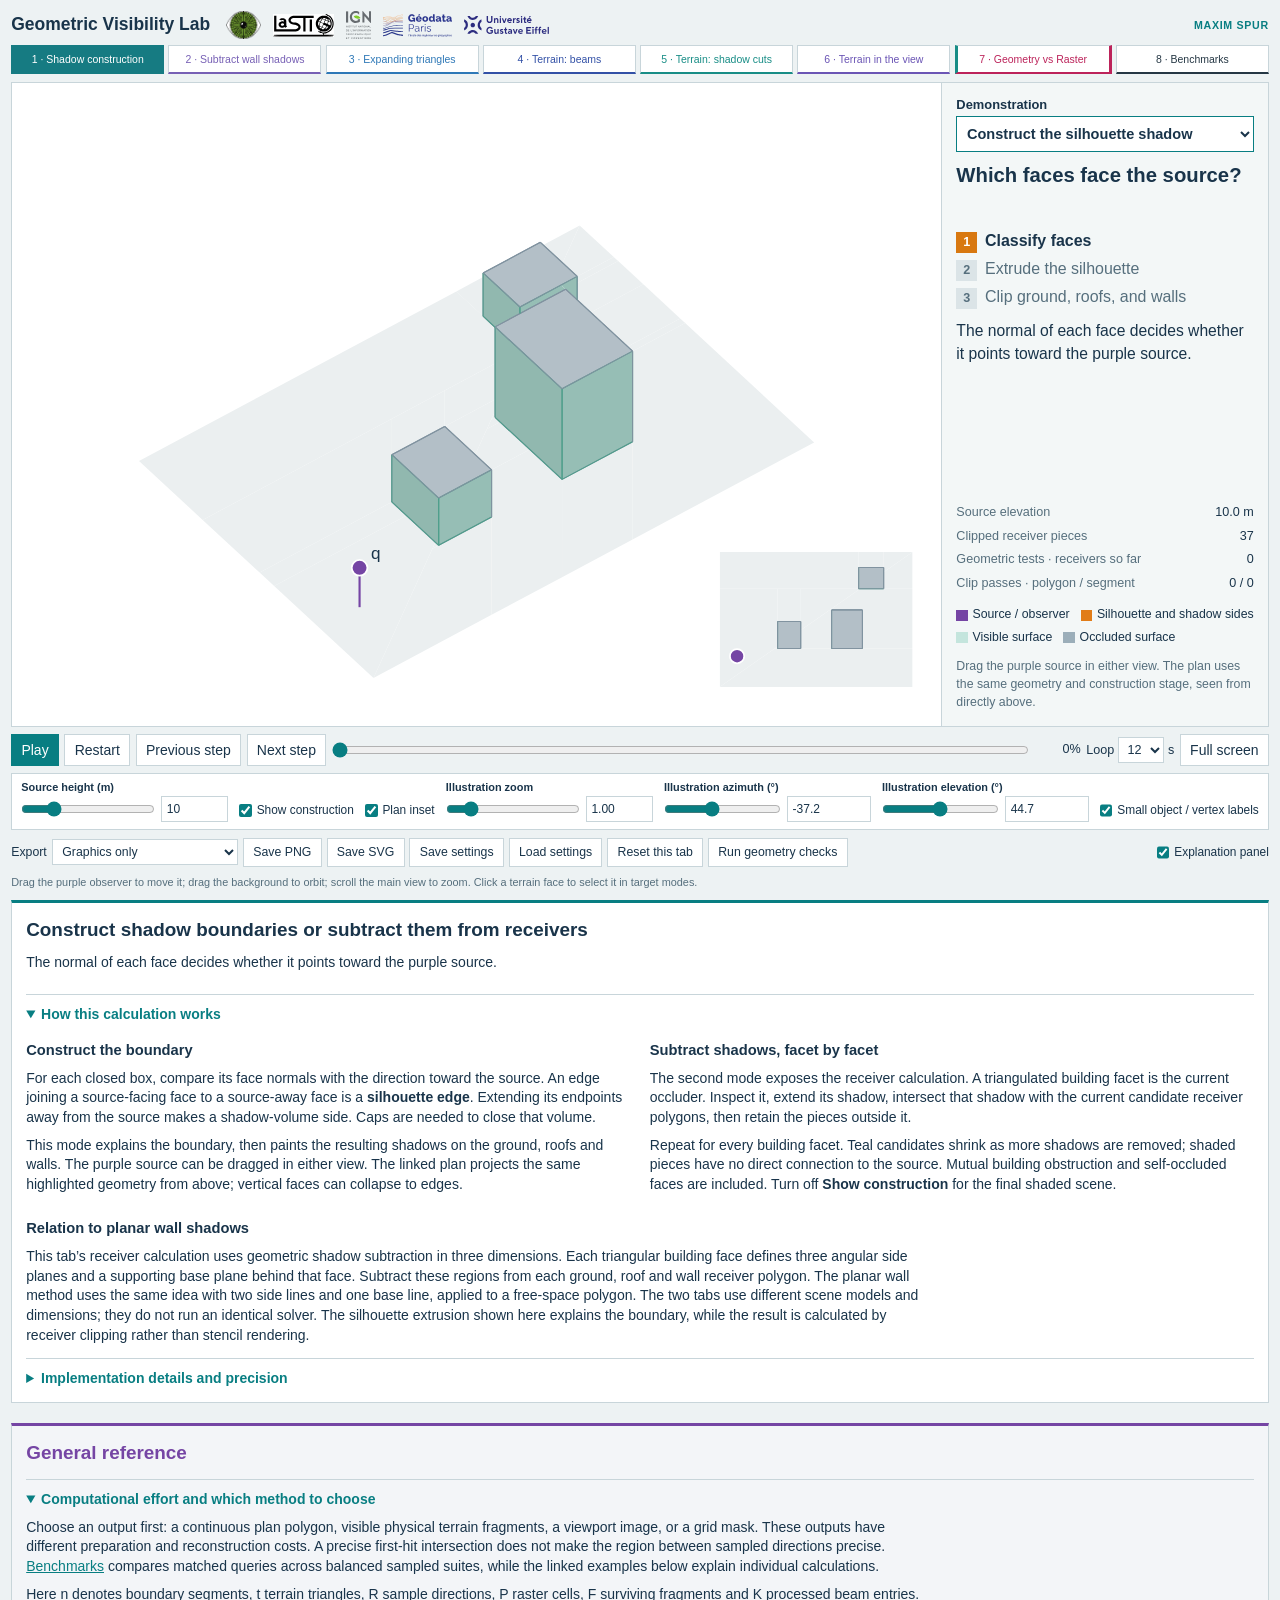
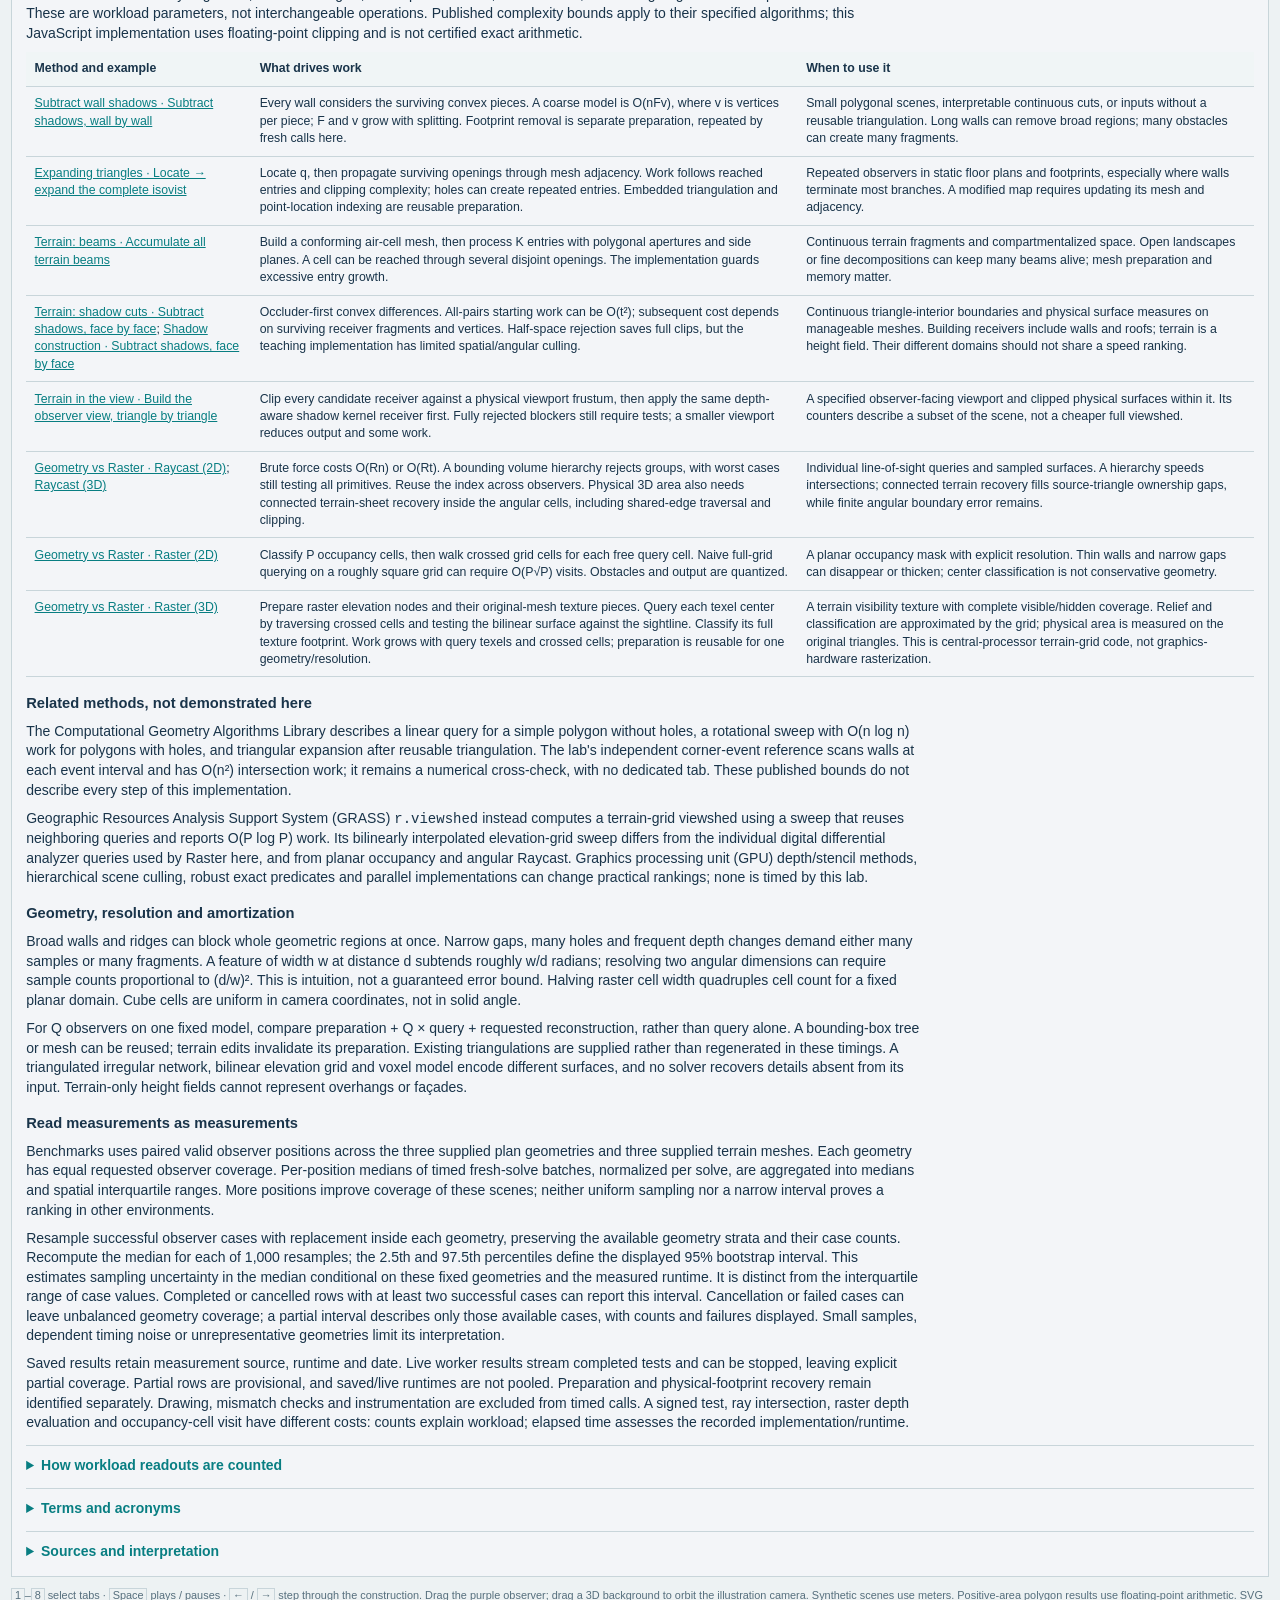
==== commit 49ebaa32: "Improve terrain sampling, optimize queries, and replace sampler benchmarks" ====
--- a/visibility-lab-v4.html
+++ b/visibility-lab-v4.html
@@ -86,8 +86,11 @@
 .metric-group h3 { font-size:.88rem; margin:0 0 .2rem; font-weight:650; }
 .metric-values { font-size:1.15rem; }
 .geometric { color:var(--teal); }
-.sampled { color:var(--orange); }
+.sampled { color:var(--sample-color,var(--orange)); }
 #explanationBody .difference { font-size:.78rem; margin:.15rem 0 0; color:var(--muted); }
+.sampling-page #explanationBody>p { margin-bottom:.6rem; }
+.sampling-page .panel-metrics { margin-bottom:.55rem; }
+.sampling-page .stats { margin-bottom:.8rem; }
 .transport { display:flex; flex-wrap:wrap; align-items:center; gap:.4rem; }
 .transport>input[type=range] { flex:1 1 12rem; }
 .transport output { width:3.3rem; text-align:right; font-size:.9rem; font-variant-numeric:tabular-nums; }
@@ -186,6 +189,14 @@
   #presentation { padding:0; height:100vh; min-height:0; display:block; }
   #stage { height:100%; border:0; }
 }
+
+/* Benchmarks and demonstrations share family hues and compact square controls. */
+.benchmark-toggle{display:flex;align-items:center;gap:.3rem;font-size:.8rem;white-space:nowrap;padding:.25rem 0;}
+.benchmark-toggle input{accent-color:#3250a6;}
+#nav [data-id="shadows"]{--tab-hue:#167b82}#nav [data-id="subtraction"]{--tab-hue:#7760b5}#nav [data-id="expansion"]{--tab-hue:#2e78b7}#nav [data-id="air"]{--tab-hue:#3250a6}#nav [data-id="terrain"]{--tab-hue:#188d86}#nav [data-id="projection"]{--tab-hue:#6b55b5}#nav [data-id="metrics"]{--tab-hue:#bc235a}#nav [data-id="cost"]{--tab-hue:#253744}
+#nav button{color:var(--tab-hue,#253744);border-bottom:2px solid var(--tab-hue,#253744)}
+#nav button[aria-selected="true"]{background:var(--tab-hue,#253744);color:#fff;border-color:var(--tab-hue,#253744)}
+#nav [data-id="metrics"]{border-left:3px solid #188d86;border-right:3px solid #bc235a}
 </style>
 </head>
 <body>
@@ -844,7 +855,9 @@
   let color=rgb(f.color||C.wall,f.alpha??1),alpha=f.alpha??color[3]??1;if(f.shade!==false){const lum=.84+.16*Math.abs(dot(normal3(f.poly),unit([-.3,-.5,1])));color=color.map((v,i)=>i<3?v*lum:v);}const fill='rgb('+color.slice(0,3).map(v=>number(clamp(v,0,1)*255)).join(',')+')';
   return {f,index,footprint,plane,bounds:bounds(footprint),alpha:clamp(alpha,0,1),fill,depth:cam.depth(centroid(f.poly))};
  }
- const projected=faces.map(projectFace).filter(Boolean),opaque=projected.filter(f=>f.alpha>=.999),transparent=projected.filter(f=>f.alpha<.999).sort((a,b)=>a.depth-b.depth||a.index-b.index),bin=Math.max(20,Math.min(96,Math.sqrt(rect.w*rect.h/Math.max(1,opaque.length))*2)),hash=new Map();
+ // Draped comparison textures can request a stable paint layer. Otherwise
+ // transparent construction faces retain their physical far-to-near order.
+ const projected=faces.map(projectFace).filter(Boolean),opaque=projected.filter(f=>f.alpha>=.999&&!f.f.loops),transparent=projected.filter(f=>f.alpha<.999||f.f.loops).sort((a,b)=>(a.f.paintLayer||0)-(b.f.paintLayer||0)||a.depth-b.depth||a.index-b.index),bin=Math.max(20,Math.min(96,Math.sqrt(rect.w*rect.h/Math.max(1,opaque.length))*2)),hash=new Map();
  function keys(box,visit){const x0=Math.max(0,Math.floor((box[0]-rect.x)/bin)),x1=Math.min(Math.floor(rect.w/bin),Math.floor((box[2]-rect.x)/bin)),y0=Math.max(0,Math.floor((box[1]-rect.y)/bin)),y1=Math.min(Math.floor(rect.h/bin),Math.floor((box[3]-rect.y)/bin));for(let y=y0;y<=y1;y++)for(let x=x0;x<=x1;x++)visit(x+','+y);}
  for(const f of opaque)keys(f.bounds,key=>{if(!hash.has(key))hash.set(key,[]);hash.get(key).push(f);});
  function candidates(box){const found=new Set();keys(box,key=>{for(const f of hash.get(key)||[])found.add(f);});return [...found].filter(f=>overlaps(box,f.bounds));}
@@ -855,7 +868,13 @@
    let cut=intersect(target.footprint,blocker.footprint);cut=half(cut,delta);if(cut.length<3||Math.abs(signed(cut))<1e-8)continue;
    pieces=pieces.flatMap(p=>difference(p,cut));if(!pieces.length)break;
   }
-  for(const p of pieces){if(!p.flat().every(Number.isFinite))continue;output.push('<polygon data-world-face="'+target.index+'" points="'+p.map(v=>v.map(number).join(',')).join(' ')+'" fill="'+escape(target.fill)+'"'+(target.alpha<1?' fill-opacity="'+number(target.alpha)+'"':'')+'/>');faceFragments++;}
+  if(target.f.loops){
+   // A texture's rings lie on this original convex face. Clip that face once
+   // against opaque terrain, then mask the complete compound texture path.
+   // Holes stay holes; the display does not invent triangles between samples.
+   const path=polys=>polys.map(p=>'M'+p.map(v=>v.map(number).join(',')).join('L')+'Z').join(''),loops=target.f.loops.filter(p=>p.length>=3&&p.flat().every(Number.isFinite)).map(p=>p.map(cam.p));
+   if(pieces.length&&loops.length){const mask=id+'-texture-'+target.index;output.push('<defs><clipPath id="'+mask+'"><path d="'+path(pieces)+'"/></clipPath></defs><path data-world-face="'+target.index+'" data-world-compound="true" d="'+path(loops)+'" fill-rule="evenodd" clip-path="url(#'+mask+')" fill="'+escape(target.fill)+'"'+(target.alpha<1?' fill-opacity="'+number(target.alpha)+'"':'')+'/>');faceFragments++;}
+  }else for(const p of pieces){if(!p.flat().every(Number.isFinite))continue;output.push('<polygon data-world-face="'+target.index+'" points="'+p.map(v=>v.map(number).join(',')).join(' ')+'" fill="'+escape(target.fill)+'"'+(target.alpha<1?' fill-opacity="'+number(target.alpha)+'"':'')+'/>');faceFragments++;}
  }
  function restricted(interval,a,b,f){let [lo,hi]=interval;const da=f(a),db=f(b);if(da>=0&&db>=0)return [lo,hi];if(da<0&&db<0)return null;const t=da/(da-db);if(da<0)lo=Math.max(lo,t);else hi=Math.min(hi,t);return hi>lo+1e-12?[lo,hi]:null;}
  lines.forEach((l,index)=>{if(!l.a||!l.b||![...l.a,...l.b].every(Number.isFinite))return;const a=cam.p(l.a),b=cam.p(l.b);if(![...a,...b].every(Number.isFinite)||Math.hypot(b[0]-a[0],b[1]-a[1])<1e-9)return;const za=cam.depth(l.a)+.066,zb=cam.depth(l.b)+.066;let visible=[[0,1]],lineBounds=bounds([a,b]);
@@ -878,6 +897,7 @@
 /* Module: reference-notes */
 const ACRONYMS_HTML=`<h3 id="lab-glossary">Terms and abbreviations</h3><dl>
 <dt>2D / 3D</dt><dd>Two-dimensional / three-dimensional geometry: a planar domain / geometry with elevation as well as horizontal position.</dd>
+<dt>DDA</dt><dd>Digital differential analyzer: a traversal that advances between the next crossed grid boundaries. Here it visits every height-grid cell crossed by a line of sight.</dd>
 <dt>IQR / CI</dt><dd>Interquartile range / confidence interval. The interquartile range describes variation among observer cases; the bootstrap confidence interval estimates uncertainty in the suite median under its stated sampling design.</dd>
 <dt>pp</dt><dd>Percentage points: the arithmetic difference between two percentages, rather than a percentage change relative to one of them.</dd>
 <dt>CPU / GPU</dt><dd>Central processing unit / graphics processing unit. The visibility solvers and benchmark here run as JavaScript on the central processor; browser display is a separate operation.</dd>
@@ -897,7 +917,7 @@
 <p><b>Shadow boundaries:</b> McGuire, <a href="https://developer.nvidia.com/gpugems/gpugems/part-ii-lighting-and-shadows/chapter-9-efficient-shadow-volume-rendering" target="_blank" rel="noreferrer">Efficient Shadow Volume Rendering</a>; Stich, Wächter &amp; Keller, <a href="https://developer.nvidia.com/gpugems/gpugems3/part-ii-light-and-shadows/chapter-11-efficient-and-robust-shadow-volumes-using" target="_blank" rel="noreferrer">Efficient and Robust Shadow Volumes</a>. These discuss silhouette extrusion and stencil-based rendering. Here the central processing unit (CPU) clips receiver polygons directly; no stencil counts or graphics processing unit (GPU) timing supplies the answer.</p>
 <p><b>Convex-cell beams:</b> Funkhouser et al., <a href="https://www.cs.princeton.edu/~funk/sig98.pdf" target="_blank" rel="noreferrer">A Beam Tracing Approach to Acoustic Modeling for Interactive Virtual Environments</a>, 1998, and <a href="https://gfx.cs.princeton.edu/gfx/pubs/Funkhouser_2004_ABT/index.php" target="_blank" rel="noreferrer">A Beam Tracing Method for Interactive Architectural Acoustics</a>, 2004. The first is a computer-graphics conference paper; the second appears in the Journal of the Acoustical Society of America. They provide the general cell/beam principle. This lab independently adapts it to direct visibility above a terrain mesh, without acoustic reflections or diffraction.</p>
 <p><b>Terrain and projected surface context:</b> De Floriani &amp; Magillo, <a href="https://www.geos.ed.ac.uk/~gisteac/gis_book_abridged/files/ch38.pdf" target="_blank" rel="noreferrer">Intervisibility on terrains</a>; Suleiman, Joliveau &amp; Favier, <i>A New Algorithm for 3D Isovist</i> (2012), supplied Spatial Data Handling conference manuscript, <i>SDH2012.pdf</i>, pages 9–12; Chang &amp; Park (2011), <a href="https://doi.org/10.5659/AIKAR.2011.13.3.19" target="_blank" rel="noreferrer">Exploration of Isovist Fields to Model 3D Visibility With Building Facade</a>. These are conceptual context; the lab's clipped terrain fragments and camera transformation are its own implementation.</p>
-<p><b>Ray acceleration and raster terrain:</b> <a href="https://pbr-book.org/4ed/Primitives_and_Intersection_Acceleration/Bounding_Volume_Hierarchies" target="_blank" rel="noreferrer">Physically Based Rendering: Bounding Volume Hierarchies</a> explains group rejection during ray traversal. <a href="https://grass.osgeo.org/grass-stable/manuals/r.viewshed.html" target="_blank" rel="noreferrer">Geographic Resources Analysis Support System (GRASS) r.viewshed</a> documents a terrain-grid sweep with bilinear elevation interpolation. Its terrain and output model differ from this lab's six-face camera-depth rasterizer and planar occupancy-grid traversal.</p>
+<p><b>Ray acceleration and raster terrain:</b> <a href="https://pbr-book.org/4ed/Primitives_and_Intersection_Acceleration/Bounding_Volume_Hierarchies" target="_blank" rel="noreferrer">Physically Based Rendering: Bounding Volume Hierarchies</a> explains group rejection during ray traversal. <a href="https://grass.osgeo.org/grass-stable/manuals/r.viewshed.html" target="_blank" rel="noreferrer">Geographic Resources Analysis Support System (GRASS) r.viewshed</a> documents a terrain-grid sweep with bilinear elevation interpolation. Its sweep differs from this lab's planar occupancy-grid traversal and individual line-of-sight queries through the bilinear terrain grid.</p>
 <p><b>Isovist measures:</b> Hosseini Alamdari et al. (2022), <a href="https://doi.org/10.1177/23998083221083680" target="_blank" rel="noreferrer">New algorithms for generating isovist field and isovist measurements</a>; Pech, Lam &amp; Masek (2020), <a href="https://ro.ecu.edu.au/ecuworkspost2013/9356/" target="_blank" rel="noreferrer">Quantifiable Isovist and Graph-Based Measures for Automatic Evaluation of Different Area Types in Virtual Terrain Generation</a>. Visible volume, projected occupation and physical visible surface area are distinct measures. The patch and camera-cell surface estimators illustrated here are lab implementations.</p>`;
 const COST_HTML=`<p>Choose an output first: a continuous plan polygon, visible physical terrain fragments, a viewport image, or a grid mask. These outputs have different preparation and reconstruction costs. A precise first-hit intersection does not make the region between sampled directions precise. <a href="#cost" data-scene="cost" data-variant="bench">Benchmarks</a> compares matched queries across balanced sampled suites, while the linked examples below explain individual calculations.</p>
 <p>Here n denotes boundary segments, t terrain triangles, R sample directions, P raster cells, F surviving fragments and K processed beam entries. These are workload parameters, not interchangeable operations. Published complexity bounds apply to their specified algorithms; this JavaScript implementation uses floating-point clipping and is not certified exact arithmetic.</p>
@@ -907,11 +927,12 @@
 <tr><td><a href="#air" data-scene="air" data-variant="expand">Terrain: beams · Accumulate all terrain beams</a></td><td>Build a conforming air-cell mesh, then process K entries with polygonal apertures and side planes. A cell can be reached through several disjoint openings. The implementation guards excessive entry growth.</td><td>Continuous terrain fragments and compartmentalized space. Open landscapes or fine decompositions can keep many beams alive; mesh preparation and memory matter.</td></tr>
 <tr><td><a href="#terrain" data-scene="terrain" data-variant="all">Terrain: shadow cuts · Subtract shadows, face by face</a>; <a href="#shadows" data-scene="shadows" data-variant="subtract">Shadow construction · Subtract shadows, face by face</a></td><td>Occluder-first convex differences. All-pairs starting work can be O(t²); subsequent cost depends on surviving receiver fragments and vertices. Half-space rejection saves full clips, but the teaching implementation has limited spatial/angular culling.</td><td>Continuous triangle-interior boundaries and physical surface measures on manageable meshes. Building receivers include walls and roofs; terrain is a height field. Their different domains should not share a speed ranking.</td></tr>
 <tr><td><a href="#projection" data-scene="projection" data-variant="accumulate">Terrain in the view · Build the observer view, triangle by triangle</a></td><td>Clip every candidate receiver against a physical viewport frustum, then apply the same depth-aware shadow kernel receiver first. Fully rejected blockers still require tests; a smaller viewport reduces output and some work.</td><td>A specified observer-facing viewport and clipped physical surfaces within it. Its counters describe a subset of the scene, not a cheaper full viewshed.</td></tr>
-<tr><td><a href="#metrics" data-scene="metrics" data-variant="raycast" data-dimension="2d">Geometry vs Raster · Raycast (2D)</a>; <a href="#metrics" data-scene="metrics" data-variant="raycast" data-dimension="3d">Raycast (3D)</a></td><td>Brute force costs O(Rn) or O(Rt). A bounding volume hierarchy rejects groups, with worst cases still testing all primitives. Reuse the index across observers. Physical 3D area also needs camera-cell footprint recovery.</td><td>Individual line-of-sight queries and sampled surfaces. A hierarchy speeds intersection searches; it does not repair gaps between angular samples.</td></tr>
+<tr><td><a href="#metrics" data-scene="metrics" data-variant="raycast" data-dimension="2d">Geometry vs Raster · Raycast (2D)</a>; <a href="#metrics" data-scene="metrics" data-variant="raycast" data-dimension="3d">Raycast (3D)</a></td><td>Brute force costs O(Rn) or O(Rt). A bounding volume hierarchy rejects groups, with worst cases still testing all primitives. Reuse the index across observers. Physical 3D area also needs connected terrain-sheet recovery inside the angular cells, including shared-edge traversal and clipping.</td><td>Individual line-of-sight queries and sampled surfaces. A hierarchy speeds intersections; connected terrain recovery fills source-triangle ownership gaps, while finite angular boundary error remains.</td></tr>
 <tr><td><a href="#metrics" data-scene="metrics" data-variant="raster" data-dimension="2d">Geometry vs Raster · Raster (2D)</a></td><td>Classify P occupancy cells, then walk crossed grid cells for each free query cell. Naive full-grid querying on a roughly square grid can require O(P√P) visits. Obstacles and output are quantized.</td><td>A planar occupancy mask with explicit resolution. Thin walls and narrow gaps can disappear or thicken; center classification is not conservative geometry.</td></tr>
-<tr><td><a href="#metrics" data-scene="metrics" data-variant="raster" data-dimension="3d">Geometry vs Raster · Raster (3D)</a></td><td>Project and clip triangles onto six camera faces; evaluate candidate pixel coverage and nearest depth. Cost depends on projected area, overlapping fragments and clearing P pixels. Recover physical footprints separately.</td><td>Dense sampled observer visibility and image-like outputs. Here it is a software depth rasterizer on the central processor, not a graphics-hardware measurement.</td></tr>
+<tr><td><a href="#metrics" data-scene="metrics" data-variant="raster" data-dimension="3d">Geometry vs Raster · Raster (3D)</a></td><td>Prepare raster elevation nodes and their original-mesh texture pieces. Query each texel center by traversing crossed cells and testing the bilinear surface against the sightline. Classify its full texture footprint. Work grows with query texels and crossed cells; preparation is reusable for one geometry/resolution.</td><td>A terrain visibility texture with complete visible/hidden coverage. Relief and classification are approximated by the grid; physical area is measured on the original triangles. This is central-processor terrain-grid code, not graphics-hardware rasterization.</td></tr>
+
 </tbody></table>
-<h3>Related methods, not demonstrated here</h3><p>The Computational Geometry Algorithms Library describes a linear query for a simple polygon without holes, a rotational sweep with O(n log n) work for polygons with holes, and triangular expansion after reusable triangulation. The lab's independent corner-event reference scans walls at each event interval and has O(n²) intersection work; it remains a numerical cross-check, with no dedicated tab. These published bounds do not describe every step of this implementation.</p><p>Geographic Resources Analysis Support System (GRASS) <code>r.viewshed</code> instead computes a terrain-grid viewshed using a sweep that reuses neighboring queries and reports O(P log P) work. Its bilinearly interpolated elevation grid differs from both the planar occupancy raster and six-face depth raster shown here. Graphics processing unit (GPU) depth/stencil methods, hierarchical scene culling, robust exact predicates and parallel implementations can change practical rankings; none is timed by this lab.</p>
+<h3>Related methods, not demonstrated here</h3><p>The Computational Geometry Algorithms Library describes a linear query for a simple polygon without holes, a rotational sweep with O(n log n) work for polygons with holes, and triangular expansion after reusable triangulation. The lab's independent corner-event reference scans walls at each event interval and has O(n²) intersection work; it remains a numerical cross-check, with no dedicated tab. These published bounds do not describe every step of this implementation.</p><p>Geographic Resources Analysis Support System (GRASS) <code>r.viewshed</code> instead computes a terrain-grid viewshed using a sweep that reuses neighboring queries and reports O(P log P) work. Its bilinearly interpolated elevation-grid sweep differs from the individual digital differential analyzer queries used by Raster here, and from planar occupancy and angular Raycast. Graphics processing unit (GPU) depth/stencil methods, hierarchical scene culling, robust exact predicates and parallel implementations can change practical rankings; none is timed by this lab.</p>
 <h3>Geometry, resolution and amortization</h3><p>Broad walls and ridges can block whole geometric regions at once. Narrow gaps, many holes and frequent depth changes demand either many samples or many fragments. A feature of width w at distance d subtends roughly w/d radians; resolving two angular dimensions can require sample counts proportional to (d/w)². This is intuition, not a guaranteed error bound. Halving raster cell width quadruples cell count for a fixed planar domain. Cube cells are uniform in camera coordinates, not in solid angle.</p><p>For Q observers on one fixed model, compare preparation + Q × query + requested reconstruction, rather than query alone. A bounding-box tree or mesh can be reused; terrain edits invalidate its preparation. Existing triangulations are supplied rather than regenerated in these timings. A triangulated irregular network, bilinear elevation grid and voxel model encode different surfaces, and no solver recovers details absent from its input. Terrain-only height fields cannot represent overhangs or façades.</p>
 <h3>Read measurements as measurements</h3><p>Benchmarks uses paired valid observer positions across the three supplied plan geometries and three supplied terrain meshes. Each geometry has equal requested observer coverage. Per-position medians of timed fresh-solve batches, normalized per solve, are aggregated into medians and spatial interquartile ranges. More positions improve coverage of these scenes; neither uniform sampling nor a narrow interval proves a ranking in other environments.</p><p>Resample successful observer cases with replacement inside each geometry, preserving the available geometry strata and their case counts. Recompute the median for each of 1,000 resamples; the 2.5th and 97.5th percentiles define the displayed 95% bootstrap interval. This estimates sampling uncertainty in the median conditional on these fixed geometries and the measured runtime. It is distinct from the interquartile range of case values. Completed or cancelled rows with at least two successful cases can report this interval. Cancellation or failed cases can leave unbalanced geometry coverage; a partial interval describes only those available cases, with counts and failures displayed. Small samples, dependent timing noise or unrepresentative geometries limit its interpretation.</p><p>Saved results retain measurement source, runtime and date. Live worker results stream completed tests and can be stopped, leaving explicit partial coverage. Partial rows are provisional, and saved/live runtimes are not pooled. Preparation and physical-footprint recovery remain identified separately. Drawing, mismatch checks and instrumentation are excluded from timed calls. A signed test, ray intersection, raster depth evaluation and occupancy-cell visit have different costs: counts explain workload; elapsed time assesses the recorded implementation/runtime.</p>`;
 const DOCS={
@@ -920,15 +941,15 @@
 air:{title:'A 3D opening is a shared face between air cells',method:`<p>The triangulated irregular network (TIN) partitions the ground surface. To extend the free-space idea from 2D, partition the <b>air above it</b> into tetrahedra. Each triangular ground prism is divided consistently into three tetrahedra. Adjoining faces are paired during preprocessing.</p><p>Locate the observer's air cell by testing its face half-spaces. A whole shared face is purple. Intersect it with the incoming polygonal beam: the surviving opening is orange. It may be a triangle or a more complex convex polygon. The beam's side planes pass through the original observer and the opening edges.</p><p>Clip the next air cell by those planes. The resulting green polyhedron shows the reachable portion. Its new cut edges are explicitly outlined. Each outgoing shared face repeats the operation. A ground face terminates the beam and contributes a visible terrain polygon. Completed ground cuts remain visible as the process advances.</p><p>“Follow one beam” exposes one path through this branching calculation. “Accumulate all terrain beams” accumulates every branch and finishes with the full visible surface. The projected-cut mode uses this same main view and its insets to connect a selected physical terrain triangle with its surviving observer-facing footprint. Single-click a terrain triangle to select it; the selection persists in the other terrain tabs. Repeated visits to an air cell are counted separately from unique cells. The observer-detail inset centers on the current whole shared face, surviving opening or clipped air cell, depending on the stage, while always fitting the entire input face. It projects the same green filled terrain and cell edges highlighted in the main view and plan. The input face and its vertex letters are inspection overlays drawn above the terrain, so an obstruction cannot hide the construction being explained. Matching letters identify original and newly cut vertices in the main view and observer inset. Its plan inset projects the same cells and limiting rays vertically. Scroll the main view to zoom; wireframe opacity can be adjusted separately from showing the complete input mesh.</p>`,detail:`<h3>Build the air-cell graph</h3><p>The synthetic triangulated irregular network (TIN) has a single height at each horizontal position. Terrain density selects 6×4, 10×7 or 12×8 grid cells, each split into two planar terrain triangles. Each terrain triangle is extended vertically to a planar ceiling, and its prism is divided consistently into three tetrahedra. Vertex ordering gives matching subdivisions on adjacent prism faces. Matching triangular faces establish cell adjacency.</p><p>The ceiling is max(highest terrain vertex, q elevation) + max(0.25, selected clearance). A straight segment between q and any terrain point cannot rise above both endpoints, so this cap preserves all direct terrain sightlines. Clearance prevents degenerate tetrahedra at peaks; it is an analysis boundary, not a sky model. Moving q horizontally recomputes its interpolated ground height plus the selected eye height.</p><h3>Beam state and transmission</h3><p>Containment tests each tetrahedron's four outward half-spaces n·q−d ≤ 10⁻⁸; all incident containing cells are seeded. A queue entry stores cell, incoming face, parent, depth, aperture and beam side planes. Clip an outgoing shared face against the incoming beam. For aperture vertices aᵢ, side normals come from (aᵢ−q)×(aᵢ₊₁−q), oriented toward the aperture interior. Every plane still passes through q.</p><p>A surviving internal aperture sends its cone to the neighbor. A terrain boundary instead records a visible receiver polygon; a ceiling or side boundary stops at the finite domain. The clipped next-cell illustration also creates cap polygons where beam planes cut tetrahedron edges. These caps describe the current beam inside air, not new terrain faces.</p><h3>Observer inset and vertex correspondence</h3><p>The observer-detail camera stays at q and aims at the current face, opening or clipped-cell centroid. Its rectangular window fits that stage's geometry together with the entire input face, with extra room for labels, while keeping the stage centroid centered. If this direction puts an input corner behind the camera, use the observer-facing face normal instead. Project points by dividing their camera-right and camera-up coordinates by positive forward depth. Polygon and segment drawing clips at depth 0.01 and at the inset rectangle.</p><p>The green polygon fills and line segments come from the same current-stage scene as the external view and plan. The completed viewshed is not substituted for the current branch. Draw the complete input-face outline and surviving opening above terrain context as inspection overlays; this deliberate display order keeps the construction readable even when terrain would hide part of it. A shared list labels the original face vertices A, B and C, then assigns further letters to distinct new opening or target-cut vertices. Both views use those same physical points and letters, with a white text outline for readability. These camera and layering choices do not change the visibility calculation.</p><h3>Output and limits</h3><p>Output includes parent-linked beam entries and terminal polygons. Physical terrain area sums only terminal terrain fragments; boundary caps are excluded. Multiple entries can reach a cell, and each is kept. Tiny area and solid-angle apertures are rejected; growth beyond the 80,000-entry guard reports failure. Wireframes expose input cells, while completed cut edges expose query fragments. Reflections, diffraction and unrestricted traversal around corners are absent. A real urban model would need a volume decomposition conforming to buildings and overhangs, not just these vertical terrain prisms. <a href="#lab-glossary">Terms and abbreviations</a>.</p>`},
 terrain:{title:'Subtract depth-aware terrain shadows from candidate surfaces',method:`<p>Choose an opaque terrain facet. Three planes through its edges and the observer define its angular shadow; a fourth plane starts that shadow at the facet. This depth condition preserves receiver geometry in front of the obstruction.</p><p><b>Only the highlighted face's shadow</b> clips every terrain receiver against that one shadow. After the extrusion, it follows real receiver-by-receiver classification, overlap and partition checkpoints. Its final teal remainder is a candidate surface: other possible occluders are deliberately ignored.</p><p><b>Subtract shadows, face by face</b> repeats a four-stage sequence for every terrain occluder: inspect the facet, construct its shadow, show actual receiver overlaps, then keep the remainder. Accepted teal candidates shrink as further shadows are removed.</p><p>Nearby-first and spiral change processing order. Each mode preserves depth through the facet base plane. Full accumulation produces the continuous terrain viewshed; the shaded and retained polygons cover physical sloping surfaces.</p>`,detail:`<h3>Define and subtract one shadow</h3><p>For opaque facet a,b,c and observer q, each edge defines an observer-through-edge side plane. Its normal is proportional to (a−q)×(b−q); orient it toward the facet's cone interior. Add the facet's base plane, oriented so q is outside and geometry behind the facet is inside. The shadow is the intersection of these four positive half-spaces n·p−d ≥ 0. Omitting the base plane would incorrectly remove foreground receivers whose projected directions merely overlap.</p><p>For every current receiver fragment, reject the shadow when all vertices lie outside any one half-space. Otherwise clip against the planes to find actual overlap. During subtraction, emit the outside portion of the remaining polygon at each plane and continue with its inside portion. Discard the final inside remainder. The emitted polygons are disjoint except along shared boundaries. Edge crossings create interpolated vertices, so the method can cut a triangle's interior even when its original vertices alone do not reveal the obstruction.</p><h3>Selected shadow and full accumulation</h3><p>One-face mode keeps only the selected occluder's operation against every receiver. A single click chooses the occluder, with that selection shared by the other terrain tabs. Automatic selection searches the near ridge for an illustrative blocking face. The single-shadow timeline reserves 5% for choosing the facet, 5% for preparing planes, 25% for continuously growing the extrusion, 50% for the recorded receiver checkpoints and 15% for the completed result. During extrusion growth the work count stays at its preparation checkpoint. Previous / Next step follows the exact start of each stage or receiver checkpoint. After constructing the shadow, the animation highlights the current receiver and follows its recorded classification, actual overlap, and retained partition. A receiver that misses the shadow still contributes its real rejection work. The teal remainder is not yet a solution accounting for every obstruction.</p><p>The accumulated mode initializes every receiver with its whole terrain triangle and subtracts every facet's shadow. It retains preparation, overlap and partition checkpoints for each occluder, using the same shadow-subtraction kernel as the selected-face mode. Dynamic counters report only work reached at the displayed checkpoint, including rejected fragment candidates. Polygon clips advance when actual tests and partitions occur; explanatory extrusion length does not invent fractional work.</p><p>Nearby-first sorts centroids by three-dimensional distance. Spiral sorts horizontal distance into outward bands and then azimuth. Neither is a general depth order. Both are valid subtraction orders because every shadow includes its base plane and every occluder is processed. In real arithmetic they remove the same union of shadows; floating-point ordering can leave small differences.</p><h3>Relation to the observer viewport</h3><p>This tab is <b>occluder-first</b>: apply one facet's shadow to all current receivers, then move to the next occluder. Terrain in the view is <b>receiver-first</b>: select a receiver clipped to the viewport, apply all occluders to it, then accept its surviving pieces and move to the next receiver. The physical shadow test is the same. The viewport tab restricts its output domain and exposes the work for that smaller domain; it does not infer depth from projected overlap alone.</p><p>All-pairs candidate work is proportional to receiver count times occluder count before fragment growth. Cheap half-space rejection avoids many full clips, but splitting increases subsequent work and storage. Normals use the whole polygon; source-on-plane, tangent and coplanar contacts are regularized. Fragments below 10⁻⁸ area are dropped. This is continuous floating-point geometry, not certified exact arithmetic. <a href="#lab-glossary">Terms and abbreviations</a>.</p>`},
 projection:{title:'Build the viewport from depth-tested receiver fragments',method:`<p>First choose a target receiver. Clip its physical triangle to the observer's viewport and project that candidate. Process its terrain occluders through preparation, actual shadow-overlap detection and fragment partitioning, then accept the surviving green fragments. The final acceptance stage removes orange and purple construction geometry so the piece being added is unambiguous. A fully hidden target contributes nothing.</p><p><b>Explain the projected cut</b> stays with one selected receiver. <b>Accumulate the observer view</b> repeats the same calculation for every triangle intersecting the fixed forward viewport, including candidates that will later prove fully hidden. It processes nearby centroids first and accumulates accepted green surfaces.</p><p>The complete viewport looks along +X, with −Y on its right. In the selected-receiver mode, Target detail optionally aims the observer camera toward that face and fits its extent; turning it off uses the fixed forward viewport. Accumulation always uses the fixed +X viewport and never follows its current target. The framed viewport in the external view identifies the projected copy. Matching letters refer to the same physical vertices in both images. The orbiting illustration camera does not move the observer or change the visibility result.</p><p>This is receiver-first shadow subtraction, using the same depth-aware half-space test as Terrain: shadow cuts. The difference is traversal and output domain. Physical area is measured on surviving sloping terrain in m², not as screen occupation or air volume.</p>`,detail:`<h3>Prepare viewport candidates</h3><p>Let observer q have forward unit vector f, right r and up u. The accumulated view uses f=(1,0,0), r=(0,−1,0), u=(0,0,1). For point p, depth z=(p−q)·f and perspective coordinates are x=(p−q)·r/z, y=(p−q)·u/z. Clip before dividing by z. A near half-space enforces z ≥ 0.01; four side planes enforce xmin·z ≤ (p−q)·r ≤ xmax·z and ymin·z ≤ (p−q)·u ≤ ymax·z. Each boundary is a linear plane through q, except the offset near plane.</p><p>Clip every input receiver triangle against these five planes. Keep positive-area intersections as viewport candidates and sort their centroids by distance to q. This preparation includes triangles later blocked completely: the visibility result is not used to decide whether a candidate enters the traversal. Centroid distance is an explanatory order, not a proof that whole triangles have been depth-sorted. Occluders outside the viewport remain available: their shadow can still reach a candidate inside it.</p><h3>Process one receiver continuously</h3><p>Start from the viewport-clipped polygon on the physical terrain plane. For every terrain occluder, build three angular side planes through q and the occluder's edges, plus the occluder base plane starting its shadow behind that face. A projected overlap alone is insufficient: a foreground receiver sharing the same directions must remain visible.</p><p>Reject a shadow if all candidate-fragment vertices are outside any one half-space. Otherwise clip to obtain the actual overlap. Partition each affected fragment plane by plane, retaining outside pieces and discarding the final inside remainder. Candidate blockers under test are highlighted, including those in rejection batches. Construction rays continue back to q rather than beginning at an artificial near-plane point. Changed blockers have four explanatory stages: prepare the shadow, extend it, detect the actual overlap, and retain the partitioned remainder. Preparation and extension share one recorded work checkpoint because extension is display geometry. The trace records signed predicate evaluations and polygon passes at preparation, overlap and partition checkpoints. It exposes candidates, prepared blockers, actual overlapping shadows and retained fragments before accepting the completed target. Consecutive blockers that make no cut are grouped into display steps of at most ⌈N/8⌉ blockers, where N is the terrain occluder count. Every blocker still executes its actual rejection tests; the group holds the final cumulative checkpoint. Repeated receiver processing builds the accumulated viewport without sampling rays or raster cells.</p><p>After all occluders, accept only the surviving green physical fragments and their perspective footprints. Their owner identifiers link them to the original receiver. Hidden targets add zero area. Summing ½‖(pᵢ−p₀)×(pᵢ₊₁−p₀)‖ over polygon triangle fans yields physical area; off-viewport terrain is excluded. Perspective footprint area is in normalized screen units and is neither square meters nor automatically a solid angle.</p><h3>What differs from shadow cuts?</h3><p>Terrain: shadow cuts loops over <b>occluders, then all current receivers</b>. This tab loops over <b>viewport receivers, then all occluders</b>. They subtract the same depth-aware convex shadows with the same half-plane clipping arithmetic. Restrict the full shadow-cut result to the same viewport and their retained surfaces should agree within floating-point tolerance. The receiver traversal changes when results become available and can avoid processing off-viewport receivers; it does not introduce a different physical definition of visibility.</p><p>The lab rebuilds shadow planes during repeated receiver processing and lacks a production spatial/angular hierarchy. Counting signed tests makes the work inspectable but does not capture all plane construction, sorting, allocation or screen drawing costs. Compare complete viewport work with complete scene work only when that scope difference is intentional; use matched-output timing for performance claims.</p><h3>Inspection camera and correspondence</h3><p>The selected-target inspection camera aims f=normalize(c−q) at the target centroid c. If a corner would lie behind that forward plane, use the observer-facing face normal. With world up w=(0,0,1), r=normalize(f×w) and u=r×f; near-vertical gaze uses w=(0,1,0). Fit the entire target in the detail window; blockers and extrusion geometry can extend outside that window. This framing preserves left/right correspondence and does not change q. Turning Target detail off uses the fixed forward domain, which can exclude all or part of the selected face. Accumulation always uses a fixed forward viewport for its calculation and final image.</p><p>A projected point on the physical viewport at depth s is q+s/z·(p−q). Its rectangular frame surrounds the projected copy in the external illustration. Actual cut endpoints use shared letter labels. Coplanar fragment seams cancel before drawing cut edges; purple directions identify nearer blockers, and teal continuations reach their cut vertices. Acceptance removes these construction overlays and keeps only the green target contribution. The beam tab's projected-cut explanation uses its own beam result and omits this external projected copy.</p><p>All terrain backdrop triangles are neutral gray context, including surfaces not yet accepted. A completed visibility solution is not substituted for this backdrop. Near-plane and grazing geometry need tolerance handling; binary64 arithmetic is not exact, and tangential zero-area pieces are omitted. Display occlusion and inspection overlays are separate from solver visibility. <a href="#lab-glossary">Terms and abbreviations</a>.</p>`},
-metrics:{title:'Compare geometric regions with ray and raster samples',method:`<h3>One method and one resolution slider</h3><p>Choose <b>Raycast</b> or <b>Raster</b> above the demonstration. The progress slider controls its resolution directly. All computed sample directions or raster cells are displayed; there is no separate sample-count limit or drawing cap in this tab.</p><h3>2D planar area</h3><p>Teal is the continuous triangle-expansion region, with an independent corner-event boundary. Raycast uses 8 to 1,024 equally spaced directions and joins their first-hit endpoints into the orange polygon. Its shoelace area measures that displayed polygon, not a mean radial distance.</p><p>Raster uses 8 to 128 world-grid columns and about 0.65 times as many rows. It first marks building occupancy at cell centers, then traverses the grid to classify visibility from the observer. Orange is the union of the visible query cells. This is a grid-quantized obstacle and output model, not a vector wall intersection repeated at every cell center. Thin walls or gaps can disappear or expand under that quantization.</p><p>Compare both total area and mismatched area. Missing and extra regions can cancel in the total; mismatch measures their physical symmetric difference. A raster cell and an angular interval represent different spatial resolutions even when their sample counts happen to match.</p><p>For Raycast, <b>Walls versus open boundary</b> instead compares first-hit building-wall lengths, analysis-border lengths and escaped directions. This option applies to angular rays; Raster compares cell area. The border is an artificial planar limit rather than physical sky.</p><h3>3D physical surface area</h3><p>Both methods use six 90° camera faces with N×N cells each. The slider sets N from 2 to 32, giving 6N² = 24 to 6,144 angular samples. Raycast tests the center direction of every cell against terrain triangles. Raster independently projects those triangles and retains nearest depth at the same cell centers; it does not obtain visibility from rays.</p><p>Recover physical area by clipping each winning terrain triangle to the angular cell's four side planes. Orange is the reconstructed sloping terrain footprint. Sky cells contribute no terrain area. Raycast draws every direction, ending misses at the enclosing display box rather than at an arbitrary distance. Raster shows every query pixel in its compact six-face grid and draws no pretend query rays. Teal is the continuous Terrain: shadow cuts reference, excluding sky and artificial boundaries; this uses the same whole-terrain shadow-subtraction kernel measured in Benchmarks.</p><p>Use overlay or side-by-side views to compare the same scene and observer. Hidden-surface mode compares the physical terrain complements. Optional sampled-cell edges expose reconstruction; shadow envelopes extend reconstructed boundaries for explanation but add no measured surface or volume. Geometric query work and sample query/reconstruction work have separate readouts. An intersection attempt, a depth test and an occupancy-cell visit have different costs. These workload counts explain what was done; they are not elapsed time or a universal performance ranking.</p>`,detail:`<h3>Planar ray reconstruction</h3><p>Let G be the continuous visible region and S the displayed sampled region. Triangle expansion gives G; an independent corner-event reference supplies its boundary. Uniform 2D directions use the centers of equal angular intervals. Intersect each with the nearest boundary edge and connect consecutive endpoints. S has shoelace area ½|Σ(xᵢyᵢ₊₁−yᵢxᵢ₊₁)|. Hits are geometric intersections, but the connections between samples introduce error.</p><p>Clip the sampled observer-centered triangle fans against continuous fragments to find |G∩S|. Missed area is |G|−|G∩S|; extra area is |S|−|G∩S|; mismatch is their sum, |G|+|S|−2|G∩S|. Equal areas can conceal a large mismatch. The enclosing analysis border is a planar limit, not physical sky.</p><p>Raycast wall coverage assigns each angular sample interval to its first-hit edge, clips that edge to the interval and sums the resulting physical wall and border lengths. Escaped-direction percentage counts sample directions reaching the enclosing border. These angular assignments remain approximate between directions and are not the area of a raster mask.</p><h3>Planar occupancy raster</h3><p>For N columns, use round(0.65N) rows over the bounded plan. Classify each grid-cell center as inside a building or free. Only free cells receive visibility queries. Starting at the cell containing the actual observer position, advance through crossed grid boundaries toward each free query-cell center; an occupied or out-of-domain cell blocks the query. When the segment passes exactly through a grid corner, test both side-adjacent cells before moving diagonally, so touching an occupied corner blocks transmission. If quantization marks the observer's own cell occupied, all of these queries are blocked at their start. The obstacles used by this method are these classified cells, rather than the original wall segments. Display every query cell with its visibility classification.</p><p>Sum the physical area of visible cells for S, and intersect their footprints with continuous fragments to measure mismatch. Building-center quantization can miss subcell obstacles, thicken others, alter narrow passages and shift the observer's effective relation to a wall. Increasing N changes both obstacle and output discretization. This independent grid traversal is not the terrain-elevation sweep described by Geographic Resources Analysis Support System (GRASS), and it is not a certified conservative obstacle mask.</p><p>Report occupancy-cell visits separately. They are discrete grid operations, not signed geometric half-plane tests or ray–wall intersection attempts. Grid preparation, query traversal and continuous-reference clipping have distinct roles; avoid treating their raw counts as equally expensive instructions.</p><h3>Matched angular domains in 3D</h3><p>Tile six 90° cube-camera faces with N×N cells each. Forward f, right r and up u form each face's basis. For cell-center coordinates α,β in [−1,1], the direction is f+αr+βu. It is not normalized, so its intersection parameter is forward depth rather than Euclidean range. Both Raycast and Raster use those same 6N² cells.</p><p>Raycast finds the nearest terrain triangle for each direction. Raster clips and projects physical triangles into each face, triangulates clipped footprints, evaluates covered cell centers and interpolates reciprocal depth with screen barycentric weights. The nearest depth supplies the winning triangle identifier (ID). The raster does not run ray–triangle intersections to obtain its winners, nor borrow the reference solution.</p><p>For either method, clip the winning triangle by the angular cell's four bounding planes to recover its physical footprint. Sum ½‖(pᵢ−p₀)×(pᵢ₊₁−p₀)‖ over polygon triangle fans. A sky cell has no receiver and adds no surface. One winner may miss a neighboring triangle or extend into an occluded portion within the cell; cube cells are not equal-solid-angle samples. Reference mismatch clips reconstructed polygons against continuous fragments on their original receiver triangles.</p><h3>Complements and display</h3><p>Hidden surface is the original physical terrain minus the reconstructed visible fragments, excluding artificial sky/domain faces. Sampled-cell wireframes outline those physical footprints. Optional shadow-side envelopes extend their boundaries away from q; these are explanatory extrusions, not a separately validated global volumetric Boolean, and never enter area totals. Overlay and side-by-side use the same observer and corresponding illustration-camera settings.</p><h3>Work, graphics and reuse</h3><p>The 3D query and physical-footprint recovery have separate workload totals. Signed tests, intersection attempts, raster coverage/depth evaluations and grid visits have nonuniform costs. Plane construction, allocation, sorting and display projection are not fully captured by geometric test totals. Use the multi-case distributions in <a href="#cost" data-scene="cost" data-variant="bench">Benchmarks</a> to assess elapsed time.</p><p>The progress slider is the sole resolution control in this comparison: 8–1,024 planar rays, 8–128 planar raster columns, or angular N=2–32. For Raycast, every requested direction is drawn. A miss ends where its direction first meets the scene display box, whose coordinates run from 0 to 100 in X, 0 to 70 in Y, and 0 to the current ceiling in Z; this explanatory endpoint adds no terrain area. Raster represents every query pixel in its six grids and does not draw rays for its pixel evaluations. In 2D every occupancy cell is displayed, including occupied and hidden cells, although only free cells have visibility queries. Orbiting the illustration changes presentation but not the observer, sample domain or visibility. Input/observer/resolution caches avoid solving again for an unchanged query. Floating-point clipping and tiny-fragment removal affect both reference and reconstructed areas. The separate <a href="#cost" data-scene="cost" data-variant="bench">Benchmarks</a> tab uses fixed resolution sweeps across multiple valid observers and geometries. The map grid is hidden while an occupancy raster is displayed, so its lines do not obscure raster cells. <a href="#lab-glossary">Terms and abbreviations</a>.</p>`},
-cost:{title:'Benchmark tradeoffs and observer-sampling uncertainty',method:`<p>Saved statistics makes the offline graphs available immediately. It samples 50 valid observer positions per geometry across the three supplied plans and three terrain meshes. Source fingerprint, runtime and measurement date remain visible: loading these results does not measure the current browser. The build rejects saved data from mismatched computational modules.</p><p>Run in this browser creates Live results using the selected number of positions per geometry, from 1 to 1,000 with a default of 25. The seed control reproduces observer proposals. Seeded uniform proposals generate valid positions; every method in a domain sees the same cases and each geometry contributes equally. The source observer and geometry controls in the other tabs do not select this workload.</p><p>Live tests run in a background worker. Each completed test updates coverage and graphs; Stop retains a clearly labeled partial result. Missing cases are not estimated. Saved and live measurements keep their own provenance and do not mix runtimes. Partial medians can change as the run progresses.</p><p>Time vs mismatch is the default plot for comparing speed at a similar spatial error; Overview uses separate labeled method/resolution rows. Timing and mismatch axes each offer Logarithmic or Linear scales. Observer spread (quartiles) shows case variation; Median uncertainty (95%) shows the bootstrap median interval. Export results retains the selected source. Live exports include raw case and batch timings; saved exports contain compact statistics and protocol/provenance, without offline raw cases. Values at or below 10⁻⁸% are shown in an explicit zero/numerical-tolerance band on the logarithmic mismatch axis. Measurements are retained unchanged; the band is a plotting convention, not an artificial error assigned to continuous geometry. Continuous methods have named markers rather than an arbitrary sample count. Terrain detail is a separate workload and asset: its selected-method curves compare time and mismatch by mesh, and its fixed-grid growth graph compares query plus recovery time against triangle count. Plot selects which suite Run in this browser measures; saved/live and main/detail statistics remain independent. Click the legend to hide or show a method; select a plotted point to inspect exact statistics and open its matching demonstration.</p>`,detail:`<h3>Balanced paired spatial sampling</h3><p>The workload holds its geometry set fixed. Seeded uniform coordinate proposals are accepted only at valid observer positions. Plan proposals exclude opaque footprint interiors and invalid boundary locations. Terrain observers stand above the interpolated surface at the specified eye height. Each of the three geometries in a domain receives the same requested position count. Corresponding methods and resolutions use the same cases, permitting paired comparisons. Building receivers and restricted viewport receivers are separately named output scopes.</p><p>More observers reveal variation from openings, ridges, occlusion and changing fragment counts. They do not add new geometry families or make this teaching implementation representative of every scene. A reproducible seed fixes proposals, not processor scheduling or garbage collection. A live run can stop before all methods or geometries finish; incomplete coverage must remain visible and must not be mistaken for a balanced final comparison.</p><h3>Spatial variation versus median uncertainty</h3><p>The interquartile range (IQR) spans the 25th to 75th percentiles of per-observer case values. It describes how differently observers perform. The 95% confidence interval (CI) instead describes uncertainty in an estimated median: resample positions with replacement within each geometry, preserve the original number of cases in each stratum, recompute the combined median for each of 1,000 resamples, and take the 2.5th and 97.5th percentiles of those bootstrap medians.</p><p>Keeping strata fixed makes this interval conditional on the supplied geometry set and measured runtime. It does not resample new landscapes or hardware. A one-observer geometry contains no observed spatial variation to resample; small suites can give unstable or degenerate intervals. A narrow interval is not a guarantee of universal speed or statistical significance between methods. Completed and cancelled runs can report a row interval after at least two successful cases. A cancelled or failed subset may no longer have balanced geometry counts, and absent geometries cannot contribute to its bootstrap. Partial intervals remain explicitly labeled; row case and failure counts show the available coverage. Interpret those intervals conditionally on that limited subset, rather than as the completed planned suite. The bootstrap follows the general resampling principle introduced by <a href="https://doi.org/10.1214/aos/1176344552" target="_blank" rel="noreferrer">Efron, Bootstrap Methods: Another Look at the Jackknife (1979)</a>; this lab's fixed-geometry stratification is its own workload design.</p><h3>Paired terrain-detail measurements</h3><p>The saved Terrain detail suite uses 25 identical physical XY observers on each mesh of 48, 192, 432 and 768 terrain triangles. All levels sample the same synthetic relief. At each XY, interpolate the current mesh's elevation and add 8 m eye height. Thus horizontal observers are paired while the represented ground surface changes with discretization. The selected-method time–mismatch graph distinguishes mesh levels. The growth graph holds the angular grid at N=8, 16 or 32 and plots each terrain method's query plus physical-footprint recovery time against input triangle count.</p><p>Each mesh/method/resolution group has its own spatial quartiles and 95% bootstrap interval for its median. Do not pool levels to imply a scaling law: more triangles can change fragment growth, visible structure and indexing quality. These local teaching measurements exclude setup outside the query/recovery timers, including scene indexing, per-observer air-cell construction and precomputed shadow occluder ordering. They are not total first-query wall-clock costs, the complexity bound or measured implementation of a published algorithm. The compact extension asset retains its base computational fingerprint and separate detail-helper fingerprint; main and detail runtimes are not combined.</p><p>The beam solver has a guard at 80,000 traversal entries. Exceeding it produces an explicit failed test, with no invented zero duration or area. This protects the teaching implementation from excessive traversal; it is not a physical constraint or a published universal beam bound. Retain failure counts and diagnostics. Medians and intervals calculated from successful cases are conditional on those successes, and can understate the difficulty of a level with many failures. The denser 1,200- and 2,048-triangle pilots remain scratch diagnostics and are not part of the displayed extension.</p><h3>Timing and source provenance</h3><p>Warm each query once, then calibrate bounded batches of fresh calls to approximately 5 milliseconds. Discard calibration. Take three timed batches, normalize elapsed time by solve count and retain the per-case median. Slower methods may use one solve per batch. Raw batch durations and sizes remain in JSON exports. Calls bypass illustration caches and predicate-accounting wrappers. Instrumentation, drawing, mismatch validation and chart layout are untimed. Setup/preparation is identified separately; supplied plan triangulations are not regenerated. A bounding volume hierarchy can be reused for a fixed geometry. Air cells and their adjacency are constructed and measured per observer because the analysis ceiling may depend on the observer elevation. The full-terrain shadow-cut query receives an observer-distance occluder order computed before timing; this ordering cost is excluded. Query + recovery axes therefore measure the named solve and physical reconstruction, rather than total first-query wall-clock time including all scene and observer setup.</p><p>The saved suite records its source/runtime/date; a live browser worker creates a new run with its own configuration and completion counts. A stopped run retains only completed test records and is labeled partial. Switching sources does not combine their samples. Browser warmup, timer quantization, allocations, worker/runtime conditions and scheduling still affect elapsed time. The interval mainly concerns sampled observer variation, not every source of timer or hardware uncertainty.</p><h3>Methods and physical output</h3><p>Measured labels match the examples: Subtract wall shadows; Expanding triangles; Terrain: beams · Accumulate all terrain beams; Terrain: shadow cuts · Subtract shadows, face by face; Terrain in the view · Build the observer view, triangle by triangle; Shadow construction · Subtract shadows, face by face; Raycast · bounding-volume hierarchy; Raycast · linear scan; Raster · occupancy grid; and Raster · six-face depth grids. The two Raycast searches share sample directions and geometric results. In three dimensions, Raycast and Raster use matching six-face cell centers, then separately recover physical footprints on the winning terrain triangles. Pixels themselves are not square meters. A viewport with zero visible reference area has undefined relative mismatch; exclude that value from error summaries and show the excluded count, while retaining its valid timings. Planar occupancy rasterization quantizes both obstacles and output.</p><p>Mismatch is physical symmetric-difference area divided by matching continuous visible-reference area. Beams are cross-checked spatially against terrain shadow cuts. Building, viewport, full-terrain and planar outputs have different receiver domains and remain separate. Floating-point regularization and tolerances remain; zero mismatch on sampled cases is not a certified proof. Graphics-hardware rasterization, optimized elevation-grid sweeps and external visibility libraries are not timed. <a href="#lab-glossary">Terms and abbreviations</a>.</p>`},
+metrics:{title:'Compare geometric regions with ray and raster samples',method:`<h3>One method and one resolution slider</h3><p>Choose <b>Raycast</b> or <b>Raster</b> above the explanation. The main slider controls the actual calculation resolution. In 3D Raycast, <b>Draw rays</b> selects all calculated directions, terrain hits only, or none; this changes drawing without changing the calculation or its accuracy. The six-face inset always retains the complete hit/sky classification.</p><h3>2D planar area</h3><p>Teal is the continuous triangle-expansion region, with an independent corner-event boundary. Raycast uses 8 to 1,024 equally spaced directions and joins their first-hit endpoints into the warm Raycast-colored polygon. Its shoelace area measures that displayed polygon, not a mean radial distance.</p><p>Raster uses 8 to 128 world-grid columns and about 0.65 times as many rows. It first marks building occupancy at cell centers, then traverses the grid to classify visibility from the observer. The warm sampled region is the union of the visible query cells. This is a grid-quantized obstacle and output model, not a vector wall intersection repeated at every cell center. Thin walls or gaps can disappear or expand under that quantization.</p><p>Compare both total area and mismatched area. Missing and extra regions can cancel in the total; mismatch measures their physical symmetric difference. A raster cell and an angular interval represent different spatial resolutions even when their sample counts happen to match.</p><p>For Raycast, <b>Walls versus open boundary</b> instead compares first-hit building-wall lengths, analysis-border lengths and escaped directions. This option applies to angular rays; Raster compares cell area. The border is an artificial planar limit rather than physical sky.</p><h3>3D physical surface area</h3><p>Raster constructs a terrain visibility texture with 8 to 256 world-grid columns across the 100 m terrain and round(0.7N) rows across its 70 m width. Elevation nodes sample the original triangles and form a bilinear height surface. Each texel center receives a visibility query through that surface. Its result colors every original-triangle piece in the texel. Visible and hidden texture pieces partition the terrain; summing their sloping physical areas compares the warm Raster texture with the continuous Terrain: shadow cuts reference.</p><p>Raycast samples six observer-camera faces. N is the number of centers along one face's side, from 2 to 256. The total ray count is <b>R=6N²</b>, up to <b>393,216 rays</b>. Each first hit seeds the connected, observer-facing terrain sheet within that angular cell. Recovery crosses genuine shared triangle edges, rather than stopping at the first triangle's boundary. It stops at back-facing silhouette folds, misses and disconnected depth layers. This repairs source-triangle gaps while preserving finite angular boundary error.</p><p>The inset states R and the grid-side N explicitly. Warm cells hit terrain; pale cells see sky. Its row runs represent every center, with grid lines at readable low resolutions. Ray visibility controls the main illustration only. At very high counts, drawing all rays or all sample-cell edges can still cost more than the query itself.</p><p>Use overlay or side-by-side to compare the same scene and observer. Hidden-surface mode displays physical complements. Optional envelopes and texture masks contribute no area or volume. Raster's height grid cannot represent overhangs; Raycast still intersects the original triangles. Physical mismatch measures extra and missing surface area, rather than judging the number of rays, screen pixels or apparent coverage alone.</p>`,detail:`<h3>Planar ray reconstruction</h3><p>Let G be the continuous visible region and S the displayed sampled region. Triangle expansion gives G; an independent corner-event reference supplies its boundary. Uniform 2D directions use the centers of equal angular intervals. Intersect each with the nearest boundary edge and connect consecutive endpoints. S has shoelace area ½|Σ(xᵢyᵢ₊₁−yᵢxᵢ₊₁)|. Hits are geometric intersections, but the connections between samples introduce error.</p><p>Clip the sampled observer-centered triangle fans against continuous fragments to find |G∩S|. Missed area is |G|−|G∩S|; extra area is |S|−|G∩S|; mismatch is their sum, |G|+|S|−2|G∩S|. Equal areas can conceal a large mismatch. The enclosing analysis border is a planar limit, not physical sky.</p><p>Raycast wall coverage assigns each angular sample interval to its first-hit edge, clips that edge to the interval and sums the resulting physical wall and border lengths. Escaped-direction percentage counts sample directions reaching the enclosing border. These angular assignments remain approximate between directions and are not the area of a raster mask.</p><h3>Planar occupancy raster</h3><p>For N columns, use round(0.65N) rows over the bounded plan. Classify each grid-cell center as inside a building or free. Only free cells receive visibility queries. Starting at the cell containing the actual observer position, advance through crossed grid boundaries toward each free query-cell center; an occupied or out-of-domain cell blocks the query. When the segment passes exactly through a grid corner, test both side-adjacent cells before moving diagonally, so touching an occupied corner blocks transmission. If quantization marks the observer's own cell occupied, all of these queries are blocked at their start. The obstacles used by this method are these classified cells, rather than the original wall segments. Display every query cell with its visibility classification.</p><p>Sum the physical area of visible cells for S, and intersect their footprints with continuous fragments to measure mismatch. Building-center quantization can miss subcell obstacles, thicken others, alter narrow passages and shift the observer's effective relation to a wall. Increasing N changes both obstacle and output discretization. This independent grid traversal is not the terrain-elevation sweep described by Geographic Resources Analysis Support System (GRASS), and it is not a certified conservative obstacle mask.</p><p>Report occupancy-cell visits separately. They are discrete grid operations, not signed geometric half-plane tests or ray–wall intersection attempts. Grid preparation, query traversal and continuous-reference clipping have distinct roles; avoid treating their raw counts as equally expensive instructions.</p><h3>3D world-grid visibility texture</h3><p>For N columns across the terrain bounds, use round(0.7N) rows. Prepare each grid node by barycentric interpolation in the containing terrain triangle. Clip original triangles against each intersected XY texel rectangle to retain its physical output pieces. Cache this mesh-to-texture mapping, each piece's physical area, and each texel's center height; preparation is reusable for a fixed geometry and resolution.</p><p>In one bilinear cell, write h(u,v)=a+bu+cv+duv. Cache a,b,c,d. Substituting a straight XY sightline makes h(t) minus the sightline elevation quadratic, A t²+B t+C, within each crossed interval. A digital differential analyzer (DDA) visits every crossed X/Y cell. Evaluate the interval endpoints and, if A&lt;0, its interior maximum at −B/(2A) when that point lies inside the interval. A positive excess above 10⁻⁷ scene units blocks the target. The scalar implementation avoids repeated coordinate conversions and temporary vectors, while retaining the interior saddle test that prevents tunneling through a ridge.</p><p>Each whole texel inherits its center's result, including every mapped original-triangle fragment. Summing cached physical fragment areas gives the visible area; hidden pieces complete the terrain partition, apart from tiny discarded clipping slivers. A skyline inside a texel remains unresolved, and bilinear grid relief differs from the original piecewise-planar terrain. Resolution changes both query relief and classification footprint. Continuous shadow cuts expose both sources of mismatch.</p><p>The method counts actual crossed cells and height comparisons. These are different from ray–triangle intersections. Preparation, query and output recovery are timed separately. This is a per-target central-processor terrain-grid algorithm; it does not implement the neighboring-query reuse of the Geographic Resources Analysis Support System (GRASS) sweep or graphics-hardware rasterization.</p><h3>Angular rays and connected terrain reconstruction</h3><p>Tile six 90° cube-camera faces with N×N centers. For a face's forward f, right r and up u, a center's direction is f+αr+βu, with α,β in [−1,1]. This vector is not normalized; its ray parameter uses that same scale. A linear scan tests every triangle. A bounding volume hierarchy (BVH) first rejects bounding boxes and searches only candidate triangles, retaining the nearest hit. Both searches use the same directions and produce the same sampled hits. The query adapter flattens the reusable hierarchy, caches triangle coefficients and uses scalar intersections with a reused traversal stack. Equivalence checks preserve the original nearest-hit identifiers, depths, traversal order and operation totals.</p><p>Prepare a triangle adjacency list from actual shared mesh edges and upward-oriented triangle planes. For each cell with a hit, begin at that hit's triangle. Four planes through the observer bound the angular cell. Clip the triangle to these planes, then cross a shared edge only if a positive-length interval of that edge lies inside the cell and the neighboring triangle faces the observer. A per-cell visit stamp avoids visiting a triangle twice. Back-facing folds mark silhouettes; disconnected components and sky cells cannot seed recovery. Count face-side tests, edge/segment clipping, signed half-plane evaluations and polygon clipping separately.</p><p>The retained polygons lie on the physical input terrain, so their areas and symmetric differences can be compared with continuous visibility. They can cover several original triangles per cell. The construction does not consult the continuous answer. Coarse cells can still miss a narrow exposed island or extend around an unresolved occlusion boundary. Increasing R reduces sampling scale, but neither the sampling design nor floating-point clipping proves exact visibility.</p><h3>Can the hit points instead form a new mesh?</h3><p>Yes: organized ray-hit grids can be triangulated. The <a href="https://pointclouds.org/documentation/classpcl_1_1_organized_fast_mesh.html" target="_blank" rel="noreferrer">Point Cloud Library (PCL) organized-mesh implementation</a> includes occluded-edge, distance and maximum-edge-length safeguards. Unconditional connections can bridge a foreground object to a distant surface, connect across a silhouette, or fill sky. Even guarded hit triangles can interpolate above or below the physical terrain. Their own area would measure that reconstructed mesh, rather than visibility on the original surface. The lab therefore recovers connected original-surface pieces for its physical-area comparison. This is a teaching adaptation, not a claim to implement PCL's reconstruction algorithm.</p><h3>Drawing and numerical work</h3><p>Numerical fragments remain authoritative. For display, cancel internal sample edges within each original face and trace closed loops. Verify their even-odd filled area against the raw fragments; fall back to raw polygons if the loops disagree. One compound SVG path per face is clipped against the illustration's opaque terrain. Holes, depth occlusion and area stay intact while the number of drawing elements falls. The hidden view uses the original face plus visible rings with an even-odd fill. Neither those display masks nor ray-line toggles change measured solver output. Exact row runs in the inset also reduce drawing elements without dropping samples.</p><p>Raster and Raycast are different approximations: one queries bilinear grid relief and classifies world texels; the other queries exact input triangles and reconstructs finite angular cells. Their resolution labels and operation types are not equal budgets. Compare matching physical mismatch and query plus recovery time in <a href="#cost" data-scene="cost">Benchmarks</a>. Reusable setup is reported separately. <a href="#lab-glossary">Terms and acronyms</a>.</p>`},
+cost:{title:'Benchmark tradeoffs and observer-sampling uncertainty',method:`<p>Saved statistics makes the offline graphs available immediately. It samples 50 valid observer positions per geometry across the three supplied plans and three terrain meshes. Source fingerprint, runtime and measurement date remain visible: loading these results does not measure the current browser. The build rejects saved data from mismatched computational modules.</p><p>Run in this browser creates Live results using the selected number of positions per geometry, from 1 to 1,000 with a default of 25. The seed control reproduces observer proposals. Seeded uniform proposals generate valid positions; every method in a domain sees the same cases and each geometry contributes equally. The source observer and geometry controls in the other tabs do not select this workload.</p><p>Live tests run in a background worker. Each completed test updates coverage and graphs; Stop retains a clearly labeled partial result. Missing cases are not estimated. Saved and live measurements keep their own provenance and do not mix runtimes. Partial medians can change as the run progresses.</p><p>Time vs mismatch is the default plot for comparing speed at a similar spatial error; Overview uses separate labeled method/resolution rows. Timing and mismatch axes each offer Logarithmic or Linear scales. Observer spread (quartiles) shows case variation; Median uncertainty (95%) shows the bootstrap median interval. Export results retains the selected source. Live exports include raw case and batch timings; saved exports contain compact statistics and protocol/provenance, without offline raw cases. Values at or below 10⁻⁸% are shown in an explicit zero/numerical-tolerance band on the logarithmic mismatch axis. Measurements are retained unchanged; the band is a plotting convention, not an artificial error assigned to continuous geometry. Continuous methods have named markers rather than an arbitrary sample count. Terrain detail is a separate workload and asset: its time–mismatch curves compare every enabled method across mesh levels, and its fixed-grid growth graph compares query plus recovery time against triangle count. The vertical method list controls curve visibility in both views; method colors and symbols stay consistent. Optional filled ribbons show the selected interval, and faint individual points show actual observer measurements. Plot selects which suite Run in this browser measures; saved/live and main/detail statistics remain independent. Click the legend to hide or show a method; select a plotted point to inspect exact statistics and open its matching demonstration.</p>`,detail:`<h3>Balanced paired spatial sampling</h3><p>The workload holds its geometry set fixed. Seeded uniform coordinate proposals are accepted only at valid observer positions. Plan proposals exclude opaque footprint interiors and invalid boundary locations. Terrain observers stand above the interpolated surface at the specified eye height. Each of the three geometries in a domain receives the same requested position count. Corresponding methods and resolutions use the same cases, permitting paired comparisons. Building receivers and restricted viewport receivers are separately named output scopes.</p><p>More observers reveal variation from openings, ridges, occlusion and changing fragment counts. They do not add new geometry families or make this teaching implementation representative of every scene. A reproducible seed fixes proposals, not processor scheduling or garbage collection. A live run can stop before all methods or geometries finish; incomplete coverage must remain visible and must not be mistaken for a balanced final comparison.</p><h3>Spatial variation versus median uncertainty</h3><p>The interquartile range (IQR) spans the 25th to 75th percentiles of per-observer case values. It describes how differently observers perform. The 95% confidence interval (CI) instead describes uncertainty in an estimated median: resample positions with replacement within each geometry, preserve the original number of cases in each stratum, recompute the combined median for each of 1,000 resamples, and take the 2.5th and 97.5th percentiles of those bootstrap medians.</p><p>Keeping strata fixed makes this interval conditional on the supplied geometry set and measured runtime. It does not resample new landscapes or hardware. A one-observer geometry contains no observed spatial variation to resample; small suites can give unstable or degenerate intervals. A narrow interval is not a guarantee of universal speed or statistical significance between methods. Completed and cancelled runs can report a row interval after at least two successful cases. A cancelled or failed subset may no longer have balanced geometry counts, and absent geometries cannot contribute to its bootstrap. Partial intervals remain explicitly labeled; row case and failure counts show the available coverage. Interpret those intervals conditionally on that limited subset, rather than as the completed planned suite. The bootstrap follows the general resampling principle introduced by <a href="https://doi.org/10.1214/aos/1176344552" target="_blank" rel="noreferrer">Efron, Bootstrap Methods: Another Look at the Jackknife (1979)</a>; this lab's fixed-geometry stratification is its own workload design.</p><h3>Paired terrain-detail measurements</h3><p>The saved Terrain detail suite uses 25 identical physical XY observers on each mesh of 48, 192, 432 and 768 terrain triangles. All levels sample the same synthetic relief. At each XY, interpolate the current mesh's elevation and add 8 m eye height. Thus horizontal observers are paired while the represented ground surface changes with discretization. The time–mismatch graph distinguishes methods by color and symbol, and mesh levels by line pattern and thickness. The growth graph holds a selected grid size fixed and plots each enabled terrain method's query plus physical-footprint recovery time against input triangle count. Current saved Raycast measurements use N=4, 8, 16, 32, 64 and 128 per camera-face side; terrain-surface Raster uses N=8, 16, 32, 64, 128 and 256 world-grid columns. The interactive Raycast range also reaches N=256, which is outside the stored timing budget. A method without measurements at the selected size is omitted, rather than extrapolated. Angular N is a per-face side length, giving R=6N² rays; terrain-surface N is the number of columns, with round(0.7N) rows. Equal N therefore means different sample domains and counts. Read the actual counts and compare methods at similar physical mismatch, rather than equating their resolution labels.</p><p>Each mesh/method/resolution group has its own spatial quartiles and 95% bootstrap interval for its median. Do not pool levels to imply a scaling law: more triangles can change fragment growth, visible structure and indexing quality. These local teaching measurements exclude setup outside the query/recovery timers, including scene indexing, per-observer air-cell construction and precomputed shadow occluder ordering. They are not total first-query wall-clock costs, the complexity bound or measured implementation of a published algorithm. The compact extension asset retains its base computational fingerprint and separate detail-helper fingerprint; main and detail runtimes are not combined.</p><p>The beam solver has a guard at 80,000 traversal entries. Exceeding it produces an explicit failed test, with no invented zero duration or area. This protects the teaching implementation from excessive traversal; it is not a physical constraint or a published universal beam bound. Retain failure counts and diagnostics. Medians and intervals calculated from successful cases are conditional on those successes, and can understate the difficulty of a level with many failures. The denser 1,200- and 2,048-triangle pilots remain scratch diagnostics and are not part of the displayed extension.</p><h3>Preserved references and revised samplers</h3><p>The original saved main suite has 50 observers per geometry; the original Terrain detail suite has 25. Their statistics assets and hashes remain preserved. The sampler used for those measurements is frozen under its original logical source-fingerprint name. Revised 3D Raycast and terrain Raster use separate selective replacement assets, 25 paired observer-prefix positions per geometry, and their own source fingerprints, dates and runtimes. Current plots show those revised sampler rows. Unchanged geometry and 2D methods retain their original measurements. Archived results remain exportable and are never pooled with revised rows of the same name.</p><p>Angular N is the grid side on each of six faces, so the actual count is R=6N² rays. Surface N is the number of world-grid columns, with round(0.7N) rows. Index/adjacency, height-grid and texture-map preparation are measured separately and reusable for a fixed geometry/resolution; query plus recovery excludes those costs. High-resolution pilots determine which new points fit the stated illustration time budget. That budget is not an algorithmic complexity bound.</p><p>Cloud points are actual individual observer measurements. No random scatter implies measurements. Every row retains its own provenance. Saved exports contain compact summaries and individual points; live exports additionally retain raw case timings and batch metadata. Golden linear rays, orange indexed rays and raspberry Raster have distinct warm hues; geometry retains cool hues. Hover a marker for its method, resolution, mesh detail and exact measurements.</p><h3>Timing and source provenance</h3><p>Warm each query once, then calibrate bounded batches of fresh calls to approximately 5 milliseconds. Discard calibration. Take three timed batches, normalize elapsed time by solve count and retain the per-case median. Slower methods may use one solve per batch. Raw batch durations and sizes remain in JSON exports. Calls bypass illustration caches and predicate-accounting wrappers. External predicate-accounting wrappers, drawing, mismatch validation and chart layout are untimed. Samplers retain their intrinsic traversal and test counters inside the measured implementation. Setup/preparation is identified separately; supplied plan triangulations are not regenerated. A bounding volume hierarchy can be reused for a fixed geometry. Air cells and their adjacency are constructed and measured per observer because the analysis ceiling may depend on the observer elevation. The full-terrain shadow-cut query receives an observer-distance occluder order computed before timing; this ordering cost is excluded. Query + recovery axes therefore measure the named solve and physical reconstruction, rather than total first-query wall-clock time including all scene and observer setup.</p><p>The saved suite records its source/runtime/date; a live browser worker creates a new run with its own configuration and completion counts. A stopped run retains only completed test records and is labeled partial. Switching sources does not combine their samples. Browser warmup, timer quantization, allocations, worker/runtime conditions and scheduling still affect elapsed time. The interval mainly concerns sampled observer variation, not every source of timer or hardware uncertainty.</p><h3>Methods and physical output</h3><p>Measured labels match the examples: Subtract wall shadows; Expanding triangles; Terrain: beams · Accumulate all terrain beams; Terrain: shadow cuts · Subtract shadows, face by face; Terrain in the view · Build the observer view, triangle by triangle; Shadow construction · Subtract shadows, face by face; Raycast · bounding-volume hierarchy; Raycast · linear scan; Raster · occupancy grid; and Raster · terrain surface grid. The two Raycast searches share sample directions and geometric results. In three dimensions, Raycast uses six-face angular centers, then recovers connected physical terrain sheets across shared edges within each sampled cell. Terrain Raster instead queries world-texel centers on a bilinear height grid and classifies full texel pieces mapped onto the original terrain; it has a different sample domain and reconstruction. Sample counts themselves are not square meters. A viewport with zero visible reference area has undefined relative mismatch; exclude that value from error summaries and show the excluded count, while retaining its valid timings. Planar occupancy rasterization quantizes both obstacles and output.</p><p>Mismatch is physical symmetric-difference area divided by matching continuous visible-reference area. Beams are cross-checked spatially against terrain shadow cuts. Building, viewport, full-terrain and planar outputs have different receiver domains and remain separate. Floating-point regularization and tolerances remain; zero mismatch on sampled cases is not a certified proof. Graphics-hardware rasterization, optimized elevation-grid sweeps and external visibility libraries are not timed. <a href="#lab-glossary">Terms and abbreviations</a>.</p>`},
 events:{title:'Candidate corners and visible boundaries',method:`<p>A <b>candidate event</b> is an input corner direction. It changes sweep bookkeeping, even when that corner lies behind another wall. A <b>visible-boundary event</b> is a candidate at which the nearest blocking wall changes.</p><p>Dashed continuations connect the nearer wall to the hidden corner that created an otherwise puzzling subdivision. The simpler display groups sectors belonging to the highlighted nearest wall; the calculation retains the candidate intervals. This distinguishes geometric events from uniform directional sampling.</p>`,detail:`<h3>Candidate directions and interval state</h3><p>For every input corner a, compute atan2(aᵧ−qᵧ,aₓ−qₓ), wrap into [0,2π), add both interval endpoints, sort and remove near-duplicates within 10⁻¹¹ radians. In a valid domain with noncrossing boundary edges, the nearest intersected edge cannot change inside an interval that contains no corner direction. A midpoint direction therefore identifies the active blocking edge for that whole interval.</p><p>Intersect the two limiting directions with that same edge to obtain its continuous visible segment. Concatenating the segments gives the polygon boundary. A hidden corner can split an interval without changing its nearest edge: that is a bookkeeping event with no new visible-wall boundary. Candidate-detail mode shows the occluded continuation to that corner; the simpler display groups sectors hitting the highlighted edge. The solver still retains its candidate intervals.</p><h3>Intersection and complexity</h3><p>A ray is q+t d and an edge is a+u(b−a). Solving their 2D cross-product equations gives t and u; retain t ≥ 0 and 0 ≤ u ≤ 1 within tolerance, then choose the smallest t. Nearly parallel pairs are rejected. All n edges are scanned in each of O(n) candidate intervals, so this reference uses O(n²) intersection work plus angle sorting. It does not maintain a balanced active-edge structure like a published O(n log n) rotational sweep.</p><p>This construction supplies an independent boundary/area check for triangle expansion. Zero-width tangential features are regularized, and repeated/collinear directions require tolerances. Unlike uniform ray sampling, representative interval rays derive from geometric corner events; increasing an arbitrary ray count is not how its boundary is refined. The illustration's rotating direction is an explanation cursor, not the observer or an extra physical light source. <a href="#lab-glossary">Terms and abbreviations</a>.</p>`}
 };
 
 
 'use strict';
 
-const WORK_DETAIL_HTML=`<h3>What the operation readouts count</h3><p>“Geometric tests” is a defined workload count, not a count of processor instructions. One test means one signed side/half-plane evaluation at a point, one point–box or ray–box test, one ray–segment/triangle intersection attempt, one raster coverage-coordinate evaluation, or one covered-fragment depth test. Rejected candidates and repeated evaluations count. Polygon clipping tests the closing vertex again, so a pass over m vertices normally evaluates m+1 points.</p><p>“Clip passes” counts calls that clip a polygon or a segment by a half-plane set. Polygon and segment passes are reported separately: a segment is not as expensive as a many-vertex polygon. Polygon passes are individual half-plane passes; a segment pass can test multiple planes. Their signed evaluations already contribute to “Geometric tests”, so adding tests and passes would count work twice. Hover over a test total for its operation-type breakdown.</p><h3>Compare matching scopes</h3><p>Construction animations report the recorded solver operations reached at the current slider stage. Rewinding restores that earlier count; replaying or redrawing does not charge another solve. Accumulated building and terrain shadow modes record preparation, actual overlap and partition tests for each occluder. Receiver-focused viewport traces use those same checkpoint types and can group consecutive blockers making no cut. The selected terrain-shadow mode also progresses receiver by receiver through actual classification, overlap and partition work. A missed shadow performs rejection work but makes no cut. Plane/extrusion drawing is excluded, and counters never interpolate imagined fractional operations.</p><p>Building shadow subtraction processes one building facet against the original bounded scene receivers: ground, roof and wall triangles plus artificial side and ceiling boundaries. Counters include those boundaries; physical area readouts exclude them. Terrain shadow subtraction processes one terrain occluder against all current terrain receivers. A selected projected-cut explanation counts physical frustum clipping for its receiver and every occluder test against the resulting fragments. Its accumulated mode counts physical frustum clipping/filtering for all terrain input triangles plus every processed candidate receiver. The analytical frustum consists of the near plane at 0.01 forward depth and four angular side planes. Display projection and drawing are excluded. The latter's final physical output excludes off-viewport terrain. These scopes have comparable predicate types but different workloads: a physical viewport subset, the full terrain viewshed in all horizontal directions, or a bounded building receiver model. A smaller viewport total alone does not establish a faster full-scene algorithm.</p><p>The point-location demonstration counts the displayed search prefix. The independent corner-event calculation remains a reference check rather than an exposed demonstration. A beam path counts processed entries on that path, while accumulation counts every reached branch. The beam target mode counts paths reaching its receiver. Beam and triangle expansion include root containment work; explanatory substeps within one recorded entry can retain the same count. Initial target selection can report zero before receiver clipping begins.</p><p>Geometry/sample pairs count each solver separately. Angular samples include polygon clipping needed to recover physical receiver area from winning camera cells. The planar occupancy raster reports visited grid cells as discrete traversal work; those visits are not renamed geometric tests or ray–wall intersections. Requested hidden surfaces include geometric complement construction. Error checks, auxiliary validation, illustration projection, silhouettes, outlines and optional extrusions are excluded. Surface-patch subdivision, model/mesh/adjacency and bounding-box-tree preparation are also excluded from query counts. Normal construction, area sums, allocations, sorting and other arithmetic are not fully represented by predicate totals.</p><h3>Reuse and timing</h3><p>Cached traces preserve their work checkpoints, so orbiting or zooming the illustration changes no solver count. Changing an observer, geometry or analytical viewport invalidates the corresponding trace. Wall subtraction begins with footprint removal, then adds completed shadows; its preparation readout is a subset of that total. This implementation repeats that preparation on fresh calls, although a production solver could reuse it for a fixed map. Triangle expansion starts with the embedded free-space mesh and index; their creation is not charged to each query. Receiver-first shadow traversal currently repeats shadow-plane construction and is not a fully optimized production renderer.</p><p>The measured comparison times ordinary functions after warmup. Predicate accounting is collected separately, so wrapper overhead is excluded from those timings. Operation types have different costs, and fragment counts alter allocations and clipping effort. Use typed counts to explain workload and matched-output elapsed time to assess speed. <a href="#lab-glossary">Terms and acronyms</a>.</p>`;
+const WORK_DETAIL_HTML=`<h3>What the operation readouts count</h3><p>“Geometric tests” is a defined workload count, not a count of processor instructions. One test means one signed side/half-plane evaluation at a point, one point–box or ray–box test, one ray–segment/triangle intersection attempt, one raster coverage-coordinate evaluation, one terrain-height comparison, or one covered-fragment depth test. Rejected candidates and repeated evaluations count. Polygon clipping tests the closing vertex again, so a pass over m vertices normally evaluates m+1 points.</p><p>“Clip passes” counts calls that clip a polygon or a segment by a half-plane set. Polygon and segment passes are reported separately: a segment is not as expensive as a many-vertex polygon. Polygon passes are individual half-plane passes; a segment pass can test multiple planes. Their signed evaluations already contribute to “Geometric tests”, so adding tests and passes would count work twice. Hover over a test total for its operation-type breakdown.</p><h3>Compare matching scopes</h3><p>Construction animations report the recorded solver operations reached at the current slider stage. Rewinding restores that earlier count; replaying or redrawing does not charge another solve. Accumulated building and terrain shadow modes record preparation, actual overlap and partition tests for each occluder. Receiver-focused viewport traces use those same checkpoint types and can group consecutive blockers making no cut. The selected terrain-shadow mode also progresses receiver by receiver through actual classification, overlap and partition work. A missed shadow performs rejection work but makes no cut. Plane/extrusion drawing is excluded, and counters never interpolate imagined fractional operations.</p><p>Building shadow subtraction processes one building facet against the original bounded scene receivers: ground, roof and wall triangles plus artificial side and ceiling boundaries. Counters include those boundaries; physical area readouts exclude them. Terrain shadow subtraction processes one terrain occluder against all current terrain receivers. A selected projected-cut explanation counts physical frustum clipping for its receiver and every occluder test against the resulting fragments. Its accumulated mode counts physical frustum clipping/filtering for all terrain input triangles plus every processed candidate receiver. The analytical frustum consists of the near plane at 0.01 forward depth and four angular side planes. Display projection and drawing are excluded. The latter's final physical output excludes off-viewport terrain. These scopes have comparable predicate types but different workloads: a physical viewport subset, the full terrain viewshed in all horizontal directions, or a bounded building receiver model. A smaller viewport total alone does not establish a faster full-scene algorithm.</p><p>The point-location demonstration counts the displayed search prefix. The independent corner-event calculation remains a reference check rather than an exposed demonstration. A beam path counts processed entries on that path, while accumulation counts every reached branch. The beam target mode counts paths reaching its receiver. Beam and triangle expansion include root containment work; explanatory substeps within one recorded entry can retain the same count. Initial target selection can report zero before receiver clipping begins.</p><p>Geometry/sample pairs count each solver separately. Angular samples include shared-edge traversal and polygon clipping needed to recover connected physical receiver sheets from sampled camera cells. The planar occupancy raster reports visited grid cells as discrete traversal work; those visits are not renamed geometric tests or ray–wall intersections. Reference hidden surfaces include geometric complement construction; the sampled comparison complement can be drawn with an even-odd texture mask without another numerical query. Error checks, auxiliary validation, illustration projection, silhouettes, outlines and optional extrusions are excluded. Surface-patch subdivision, model/mesh/adjacency and bounding-box-tree preparation are also excluded from query counts. Normal construction, area sums, allocations, sorting and other arithmetic are not fully represented by predicate totals.</p><h3>Reuse and timing</h3><p>Cached traces preserve their work checkpoints, so orbiting or zooming the illustration changes no solver count. Changing an observer, geometry or analytical viewport invalidates the corresponding trace. Wall subtraction begins with footprint removal, then adds completed shadows; its preparation readout is a subset of that total. This implementation repeats that preparation on fresh calls, although a production solver could reuse it for a fixed map. Triangle expansion starts with the embedded free-space mesh and index; their creation is not charged to each query. Receiver-first shadow traversal currently repeats shadow-plane construction and is not a fully optimized production renderer.</p><p>The measured comparison times ordinary functions after warmup. External predicate-accounting wrappers are collected separately, so their overhead is excluded from those timings. Samplers retain their intrinsic query, traversal and typed test counters inside the measured implementation. Operation types have different costs, and fragment counts alter allocations and clipping effort. Use typed counts to explain workload and matched-output elapsed time to assess speed. <a href="#lab-glossary">Terms and acronyms</a>.</p>`;
 DOCS.shadows.method+=`<h3>Relation to planar wall shadows</h3><p>This tab’s receiver calculation uses geometric shadow subtraction in three dimensions. Each triangular building face defines three angular side planes and a supporting base plane behind that face. Subtract these regions from each ground, roof and wall receiver polygon. The planar wall method uses the same idea with two side lines and one base line, applied to a free-space polygon. The two tabs use different scene models and dimensions; they do not run an identical solver. The silhouette extrusion shown here explains the boundary, while the result is calculated by receiver clipping rather than stencil rendering.</p>`;
 DOCS.expansion.method+=`<h3>Relation to subtracting wall shadows</h3><p>For the same planar map and observer, both methods return the same continuous visible region. Wall subtraction repeatedly cuts a candidate region by every wall shadow. Triangle expansion follows mesh adjacency only where a surviving opening remains. A wall stops a branch, and hidden regions need not be visited. Compare their current operation totals below; the useful balance depends on obstacle layout and on whether a triangulation is already available.</p>`;
 
@@ -954,7 +975,7 @@
  {id:'metrics',name:'7 · Geometry vs Raster',variants:[['raycast','Raycast'],['raster','Raster']]},
  {id:'cost',name:'8 · Benchmarks',variants:[['bench','Benchmarks']]}
 ];
-const DEFAULT={scene:'shadows',variant:'construct',phase:0,duration:12,panel:true,map:0,q2:[43,32],qxy:[9,35],eye:8,light:[9,16,10],yaw:-.65,pitch:.78,zoom:1,wire:true,airWire:false,airOpacity:.65,cuts:true,history:true,labels:true,inset:true,construction:true,opening:0,locator:'index',ceiling:1,face:-1,order:'near',dimension:'2d',metric:'area',raySearch:'indexed',rays:48,sampleBudget:4096,cubeN:26,sampler:'surface',compare:'overlay',hidden:false,shadowEnvelope:false,sampleWire:false,viewFocus:true,showRays:true,rayDrawLimit:128,candidates:false,density:'regular',rasterN:48,exportMode:'graphics'};
+const DEFAULT={scene:'shadows',variant:'construct',phase:0,duration:12,panel:true,map:0,q2:[43,32],qxy:[9,35],eye:8,light:[9,16,10],yaw:-.65,pitch:.78,zoom:1,wire:true,airWire:false,airOpacity:.65,cuts:true,history:true,labels:true,inset:true,construction:true,opening:0,locator:'index',ceiling:1,face:-1,order:'near',dimension:'2d',metric:'area',raySearch:'indexed',rays:48,sampleBudget:4096,cubeN:26,sampler:'surface',compare:'overlay',hidden:false,shadowEnvelope:false,sampleWire:false,viewFocus:true,showRays:true,rayDisplay:'hits',rayDrawLimit:128,candidates:false,density:'regular',rasterN:48,exportMode:'graphics'};
 let state=structuredClone(DEFAULT),playing=false,lastTick=0,playStart=0,phaseStart=0,hitTargets=[],stepCount=1,exporting=false,panelData={},benchResult=null,benchmarkBusy=false;
 const savedTabs=new Map(),cache=new Map();
 function memo(key,fn){if(cache.has(key))return cache.get(key);const v=fn();cache.set(key,v);if(cache.size>14)cache.delete(cache.keys().next().value);return v;}
@@ -1399,11 +1420,64 @@
 }
 
 
+/* Module: terrain-raster */
+/* A terrain-surface raster, independent of camera rays and depth-buffer pixels.
+ * Raster nodes sample the input height field. Each XY texel targets its center
+ * on that bilinear height grid. A DDA walk tests the entire sightline against
+ * the bilinear surface in each crossed cell, not just occasional height samples.
+ * The classified texel is draped onto the original triangles for physical area.
+ */
+const TERRAIN_SURFACE_COLUMNS={min:8,max:256};
+const ANGULAR_GRID_SIDE={min:2,max:256};
+function sampleResolutionRange(s){return s.dimension==='3d'?(s.variant==='raster'?TERRAIN_SURFACE_COLUMNS:ANGULAR_GRID_SIDE):{min:8,max:s.variant==='raster'?128:1024};}
+function sampleResolution(s){const {min,max}=sampleResolutionRange(s);return Math.round(min+(max-min)*s.phase);}
+function prepareTerrainRaster(input,N){
+ const start=NOW(),tris=input.tris||input;if(!Number.isInteger(N)||N<2)throw Error('Terrain raster columns must be an integer of at least 2');
+ const bounds=bboxOf(tris.flat().map(p=>p.slice(0,2)),2),ny=Math.max(1,Math.round(N*(bounds.hi[1]-bounds.lo[1])/(bounds.hi[0]-bounds.lo[0]))),dx=(bounds.hi[0]-bounds.lo[0])/N,dy=(bounds.hi[1]-bounds.lo[1])/ny,nodes=new Float64Array((N+1)*(ny+1)).fill(NaN),patches=Array.from({length:N*ny},()=>[]),cellAreas=new Float64Array(N*ny),stats={nodeCandidates:0,nodeWrites:0,texturePieces:0};
+ const point=(i,j)=>[bounds.lo[0]+i*dx,bounds.lo[1]+j*dy],range=(tri)=>{const b=bboxOf(tri,3);return {x0:clamp(Math.floor((b.lo[0]-bounds.lo[0])/dx),0,N-1),x1:clamp(Math.floor((b.hi[0]-bounds.lo[0])/dx),0,N-1),y0:clamp(Math.floor((b.lo[1]-bounds.lo[1])/dy),0,ny-1),y1:clamp(Math.floor((b.hi[1]-bounds.lo[1])/dy),0,ny-1),b};};
+ tris.forEach((tri,owner)=>{const [a,b,c]=tri,det=(b[0]-a[0])*(c[1]-a[1])-(b[1]-a[1])*(c[0]-a[0]);if(Math.abs(det)<1e-12)throw Error('Terrain raster requires a single-valued height field');const r=range(tri),ix0=clamp(Math.ceil((r.b.lo[0]-bounds.lo[0])/dx-1e-9),0,N),ix1=clamp(Math.floor((r.b.hi[0]-bounds.lo[0])/dx+1e-9),0,N),iy0=clamp(Math.ceil((r.b.lo[1]-bounds.lo[1])/dy-1e-9),0,ny),iy1=clamp(Math.floor((r.b.hi[1]-bounds.lo[1])/dy+1e-9),0,ny);
+  for(let j=iy0;j<=iy1;j++)for(let i=ix0;i<=ix1;i++){stats.nodeCandidates++;const [x,y]=point(i,j),u=((x-a[0])*(c[1]-a[1])-(y-a[1])*(c[0]-a[0]))/det,v=((b[0]-a[0])*(y-a[1])-(b[1]-a[1])*(x-a[0]))/det;if(u>=-1e-9&&v>=-1e-9&&u+v<=1+1e-9){nodes[j*(N+1)+i]=a[2]+u*(b[2]-a[2])+v*(c[2]-a[2]);stats.nodeWrites++;}}
+  for(let y=r.y0;y<=r.y1;y++)for(let x=r.x0;x<=r.x1;x++){const [xx,yy]=point(x,y),poly=clipByPlanes(tri,[{n:[1,0,0],d:xx},{n:[-1,0,0],d:-xx-dx},{n:[0,1,0],d:yy},{n:[0,-1,0],d:-yy-dy}]);const patchArea=poly.length>=3?area3(poly):0;if(patchArea>1e-9){cellAreas[y*N+x]+=patchArea;patches[y*N+x].push({poly,owner,cell:y*N+x,kind:'terrain'});stats.texturePieces++;}}
+ });
+ if(nodes.some(v=>!Number.isFinite(v)))throw Error('Terrain raster contains an uncovered elevation node');
+ const grid={N,ny,bounds,dx,dy,nodes,patches,cellAreas,stats,cellCount:N*ny};terrainRasterCoefficients(grid);grid.ms=NOW()-start;return grid;
+}
+function terrainRasterHeight(grid,x,y,cellX=null,cellY=null){
+ const gx=(x-grid.bounds.lo[0])/grid.dx,gy=(y-grid.bounds.lo[1])/grid.dy,i=cellX??clamp(Math.floor(gx),0,grid.N-1),j=cellY??clamp(Math.floor(gy),0,grid.ny-1),u=clamp(gx-i,0,1),v=clamp(gy-j,0,1),k=j*(grid.N+1)+i,n=grid.nodes;
+ return (1-u)*(1-v)*n[k]+u*(1-v)*n[k+1]+(1-u)*v*n[k+grid.N+1]+u*v*n[k+grid.N+2];
+}
+// Each reusable cell stores h(u,v)=a+b*u+c*v+d*u*v and its center height.
+// Along a sightline this is quadratic; evaluate its endpoints and exact interior
+// maximum with scalars, avoiding three coordinate conversions per crossed cell.
+function terrainRasterCoefficients(grid){
+ if(grid.coefficients)return grid.coefficients;
+ const {N,ny,nodes}=grid,c=new Float64Array(N*ny*4),centers=new Float64Array(N*ny);
+ for(let y=0;y<ny;y++)for(let x=0;x<N;x++){const k=y*(N+1)+x,p=(y*N+x)*4,a=nodes[k],b=nodes[k+1]-a,d=nodes[k+N+2]-nodes[k+1]-nodes[k+N+1]+a,e=nodes[k+N+1]-a;c[p]=a;c[p+1]=b;c[p+2]=e;c[p+3]=d;centers[y*N+x]=a+.5*(b+e)+.25*d;}
+ grid.coefficients=c;grid.centers=centers;return c;
+}
+function terrainRasterVisibility(q,grid){
+ const start=NOW(),{N,ny,bounds,dx,dy}=grid,coefficients=terrainRasterCoefficients(grid),centers=grid.centers,visible=new Uint8Array(N*ny),stats={queries:N*ny,cellVisits:0,heightTests:0,blocked:0},ox=(q[0]-bounds.lo[0])/dx,oy=(q[1]-bounds.lo[1])/dy,originX=Math.max(0,Math.min(N-1,Math.floor(ox))),originY=Math.max(0,Math.min(ny-1,Math.floor(oy))),qz=q[2];
+ function clear(tx,ty){const tz=centers[ty*N+tx],vz=tz-qz,vx=tx+.5-ox,vy=ty+.5-oy,sx=Math.sign(vx),sy=Math.sign(vy),deltaX=vx?1/Math.abs(vx):Infinity,deltaY=vy?1/Math.abs(vy):Infinity;let x=originX,y=originY,nextX=vx?((sx>0?x+1:x)-ox)/vx:Infinity,nextY=vy?((sy>0?y+1:y)-oy)/vy:Infinity,t0=0;
+  while(t0<1-1e-12){if(x<0||x>=N||y<0||y>=ny)return false;stats.cellVisits++;stats.heightTests+=2;const next=nextX<nextY?nextX:nextY,t1=next<1?next:1,span=t1-t0,k=(y*N+x)*4,a=coefficients[k],b=coefficients[k+1],c=coefficients[k+2],d=coefficients[k+3],u=ox+vx*t0-x,v=oy+vy*t0-y,du=vx*span,dv=vy*span,f0=a+b*u+c*v+d*u*v-(qz+vz*t0),A=d*du*dv,B=b*du+c*dv+d*(u*dv+v*du)-vz*span,f1=f0+A+B;let maximum=f0>f1?f0:f1;
+   if(A<0){const t=-B/(2*A);if(t>0&&t<1){stats.heightTests++;const interior=A*t*t+B*t+f0;if(interior>maximum)maximum=interior;}}
+   if(maximum>1e-7)return false;if(t1>=1-1e-12)return true;if(nextX-nextY<1e-12&&nextY-nextX<1e-12){x+=sx;y+=sy;nextX+=deltaX;nextY+=deltaY;}else if(nextX<nextY){x+=sx;nextX+=deltaX;}else{y+=sy;nextY+=deltaY;}t0=t1;
+  }return true;
+ }
+ for(let y=0;y<ny;y++)for(let x=0;x<N;x++){const k=y*N+x;visible[k]=clear(x,y)?1:0;if(!visible[k])stats.blocked++;}
+ const work=emptySolverWork();work.rasterDepthTests=stats.heightTests;return {q:[...q],N,ny,visible,cellCount:N*ny,count:N*ny,stats,work:finishSolverWork(work),ms:NOW()-start,algorithm:'Bilinear terrain-grid visibility'};
+}
+function recoverTerrainRaster(raw,grid){
+ const start=NOW(),polys=[],hidden=[];let area=0;for(let k=0;k<grid.cellCount;k++){const target=raw.visible[k]?polys:hidden;for(const patch of grid.patches[k])target.push(patch);if(raw.visible[k])area+=grid.cellAreas?grid.cellAreas[k]:grid.patches[k].reduce((s,f)=>s+area3(f.poly),0);}return {...raw,polys,hidden,area,grid,recoveryMs:NOW()-start};
+}
+function terrainSurfaceRaster(q,base,N){const grid=prepareTerrainRaster(base,N),raw=terrainRasterVisibility(q,grid);return recoverTerrainRaster(raw,grid);}
+
+
 /* Module: sample-comparison */
 /* Matched teaching samplers. Resolution belongs to the transport, not a second
  * budget. Raster2 is genuinely a binary occupancy-grid traversal: no wall-ray
  * solver or geometric answer is consulted to classify its visibility mask. */
-function sampleComparisonSettings3(s){return {...s,variant:'still',sampler:s.variant==='raster'?'raster':'angular',cubeN:Math.round(2+30*s.phase),showRays:true,rayDrawLimit:6144};}
+function sampleComparisonSettings3(s){return {...s,variant:'still',sampler:s.variant==='raster'?'surface-grid':'angular',cubeN:sampleResolution(s),showRays:true,rayDrawLimit:6*sampleResolution(s)**2};}
+function samplerDisplayColor(s){return benchmarkRowColor({methodId:s.variant==='raster'?(s.dimension==='3d'?'raster3-surface':'raster2'):'ray'+(s.dimension==='3d'?'3':'2')+'-'+(s.raySearch==='linear'?'linear':'indexed'),family:s.variant==='raycast'?'bvh':'raster'});}
 function occupancyRaster2(q,scene,N){
  const ny=Math.round(.65*N),bounds=bboxOf(scene.outer,2),dx=(bounds.hi[0]-bounds.lo[0])/N,dy=(bounds.hi[1]-bounds.lo[1])/ny,occupied=new Uint8Array(N*ny),visible=new Uint8Array(N*ny),stats={centerTests:0,edgeTests:0,cellVisits:0,queries:0};
  const center=(x,y)=>[bounds.lo[0]+(x+.5)*dx,bounds.lo[1]+(y+.5)*dy],square=(x,y)=>{const a=[bounds.lo[0]+x*dx,bounds.lo[1]+y*dy];return [a,[a[0]+dx,a[1]],[a[0]+dx,a[1]+dy],[a[0],a[1]+dy]];};
@@ -1419,27 +1493,77 @@
 }
 function rasterComparisonError2(reference,raster){const refs=reference.visits.map(f=>({poly:f.poly,b:bboxOf(f.poly,2)}));let common=0;for(const p of raster.polys){const b=bboxOf(p,2);for(const r of refs){if(b.hi[0]<r.b.lo[0]||r.b.hi[0]<b.lo[0]||b.hi[1]<r.b.lo[1]||r.b.hi[1]<b.lo[1])continue;common+=area(clipConvex(p,r.poly));}}return {common,extra:Math.max(0,raster.area-common),missed:Math.max(0,reference.area-common),xor:Math.max(0,raster.area+reference.area-2*common)};}
 function sampleComparisonData2(s){const ss=effectiveObserverState(s),d=twoData(ss),raster=s.variant==='raster',n=raster?Math.round(8+120*s.phase):Math.round(8+1016*s.phase),key='comparison2'+s.map+keyq(d.q)+(raster?'raster':'ray'+ss.raySearch)+n;return memo(key,()=>{const sample=raster?occupancyRaster2(d.q,d.scene,n):attachSolverWork(()=>sampleRay2(d.q,d.scene,n,ss.raySearch!=='linear')),error=raster?rasterComparisonError2(d.e,sample,d.q):polygonComparison2(d.e,sample,d.q);return {ss,d,sample,error,raster,n};});}
-function sampleComparisonData3(s){const ss=sampleComparisonSettings3(effectiveObserverState(s)),d=terrainState(ss),key='comparison3'+ss.sampler+ss.raySearch+s.density+keyq(d.q)+ss.cubeN;return memo(key,()=>{const raw=attachSolverWork(()=>ss.sampler==='raster'?rasterCube(d.q,d.model.tris,ss.cubeN):rayCube(d.q,d.base.prepared,ss.cubeN,ss.raySearch!=='linear')),sample=attachSolverWork(()=>recoverCells(raw,d.model.tris));sample.queryWork=raw.work;sample.recoveryWork=sample.work;sample.work=sumSolverWork(raw.work,sample.work);sample.count=6*ss.cubeN*ss.cubeN;const directions=[];let k=0;for(const frame of CUBE_FRAMES)for(let y=0;y<ss.cubeN;y++)for(let x=0;x<ss.cubeN;x++,k++){const dir=cubeDir(frame,-1+(x+.5)*2/ss.cubeN,-1+(y+.5)*2/ss.cubeN),hit=raw.ids[k]>=0&&Number.isFinite(raw.depth[k]);directions.push({p:add(d.q,hit?mul(dir,raw.depth[k]):mul(dir,Math.min(...dir.map((v,j)=>Math.abs(v)<1e-12?Infinity:((v>0?[100,70,d.model.roof][j]:0)-d.q[j])/v).filter(t=>t>0)))),id:raw.ids[k],cell:k,hit});}return {ss,d,sample,raw,directions,error:surfaceError(getReference(d),sample,d.model.tris)};});}
-function sampleComparisonWork(s){if(s.dimension==='3d'){const {d,sample}=sampleComparisonData3(s);return {scope:'query + output',entries:[{name:'Terrain: shadow cuts',work:sumSolverWork(getReference(d).work,s.hidden?d.hiddenWork:null)},{name:s.variant==='raster'?'Depth raster + recovery':'Angular rays + recovery',work:sumSolverWork(sample.work,s.hidden?sample.hiddenWork:null)}]};}const {d,sample,raster}=sampleComparisonData2(s);if(!raster&&s.metric==='walls'){const coverage=memo('comparisonCoverage'+s.map+keyq(d.q)+sample.n,()=>attachSolverWork(()=>wallCoverage(d.q,d.v,sample)));return {scope:'query + output',entries:[{name:'Continuous wall geometry',work:d.v.work},{name:'Ray wall assignment',work:sumSolverWork(sample.work,coverage.work)}]};}return {scope:'query + output',entries:[{name:'Triangle expansion',work:d.e.work},{name:raster?'Grid traversal (cell visits below)':s.raySearch==='linear'?'Raycast · linear scan':'Raycast · bounding-volume hierarchy',work:sample.work}],...(raster?{gridPreparation:sample.preparationWork,gridTraversal:sample.queryWork}:{})};}
-function drawSampleComparison2(s){const {d,sample:sa,error,raster,n}=sampleComparisonData2(s),g=G(s),m=mapFit({x:g.x+10,y:60,w:g.w-20,h:780},d.scene.outer);stepCount=raster?121:1017;mapBase(d.scene,m,{grid:!raster});hitTargets.push({kind:'map2',rect:m.rect,point:m.p(d.q),m});
+function sampleComparisonData3(s){
+ const ss=sampleComparisonSettings3(effectiveObserverState(s)),d=terrainState(ss),key='comparison3-connected'+ss.sampler+ss.raySearch+s.density+keyq(d.q)+ss.cubeN;
+ return memo(key,()=>{let raw,sample,grid=null;
+  if(ss.sampler==='surface-grid'){grid=memo('surfaceTexture'+s.density+ss.cubeN,()=>{const measured=measureSolverWork(()=>prepareTerrainRaster(d.model.tris,ss.cubeN));measured.value.preparationWork=measured.work;return measured.value;});raw=terrainRasterVisibility(d.q,grid);sample=recoverTerrainRaster(raw,grid);sample.queryWork=raw.work;sample.recoveryWork=finishSolverWork(emptySolverWork());sample.work=raw.work;sample.count=grid.cellCount;}
+  else{const prepared=memo('rayAdjacency'+s.density,()=>prepareRayReconstruction(d.model.tris)),query=memo('rayQuery'+s.density,()=>prepareRayQuery(d.base.prepared));raw=traceRayCube(d.q,query,ss.cubeN,ss.raySearch!=='linear');sample=recoverRaySurface(raw,prepared);sample.queryWork=raw.work;sample.recoveryWork=sample.work;sample.work=sumSolverWork(raw.work,sample.work);sample.count=6*ss.cubeN*ss.cubeN;}
+  const misses=grid?0:raw.ids.reduce((n,id)=>n+(id<0),0);
+  return {ss,d,sample,raw,grid,misses,error:surfaceError(getReference(d),sample,d.model.tris)};
+ });
+}
+function sampleRayDirections(data,display){
+ if(display==='none')return [];if(data[display+'Directions'])return data[display+'Directions'];const {d,raw}=data,N=raw.N,directions=[];let k=0;
+ for(const frame of CUBE_FRAMES)for(let y=0;y<N;y++)for(let x=0;x<N;x++,k++){const hit=raw.ids[k]>=0&&Number.isFinite(raw.depth[k]);if(display==='hits'&&!hit)continue;const dir=cubeDir(frame,-1+(x+.5)*2/N,-1+(y+.5)*2/N),distance=hit?raw.depth[k]:Math.min(...dir.map((v,j)=>Math.abs(v)<1e-12?Infinity:((v>0?[100,70,d.model.roof][j]:0)-d.q[j])/v).filter(t=>t>0));directions.push({p:add(d.q,mul(dir,distance)),id:raw.ids[k],cell:k,hit});}
+ return data[display+'Directions']=directions;
+}
+function sampleDisplayGroups(sample,tris,hidden=false){
+ if(!sample.displayGroups)sample.displayGroups=raySurfaceDisplayGroups(sample);
+ if(!hidden)return sample.displayGroups;
+ // Complement the visible rings on each original face using an even-odd path.
+ // This is display only; physical hidden area remains total minus visible area.
+ if(!sample.hiddenDisplayGroups){const byOwner=new Map(sample.displayGroups.map(g=>[g.owner,g]));sample.hiddenDisplayGroups=tris.map((tri,owner)=>({owner,kind:'terrain',loops:[tri,...(byOwner.get(owner)?.loops||[])]}));}
+ return sample.hiddenDisplayGroups;
+}
+
+function surfaceTextureOutlineEdges(loops,raw,grid,hidden=false){
+ // Display only: quantized collinear grouping can leave a source-face seam.
+ // A full terrain texture has a direct XY classification on either side of
+ // each candidate edge, so retain only actual texture/domain boundaries.
+ const visible=p=>{const x=Math.floor((p[0]-grid.bounds.lo[0])/grid.dx),y=Math.floor((p[1]-grid.bounds.lo[1])/grid.dy);return x>=0&&x<grid.N&&y>=0&&y<grid.ny&&(hidden?!raw.visible[y*grid.N+x]:!!raw.visible[y*grid.N+x]);};
+ return outlineEdges(loops).filter(([a,b])=>{const dx=b[0]-a[0],dy=b[1]-a[1],length=Math.hypot(dx,dy);if(length<1e-7)return false;const epsilon=Math.min(grid.dx,grid.dy,length)*1e-4,m=[(a[0]+b[0])/2,(a[1]+b[1])/2],n=[-dy*epsilon/length,dx*epsilon/length];return visible([m[0]+n[0],m[1]+n[1]])!==visible([m[0]-n[0],m[1]-n[1]]);});
+}
+
+function sampleComparisonWork(s){if(s.dimension==='3d'){const {d,sample,grid}=sampleComparisonData3(s);return {scope:'query + output',entries:[{name:'Terrain: shadow cuts',work:sumSolverWork(getReference(d).work,s.hidden?d.hiddenWork:null)},{name:s.variant==='raster'?'Terrain grid traversal':'Rays + connected recovery',work:sumSolverWork(sample.work,s.hidden?sample.hiddenWork:null)}],...(grid?{gridPreparation:{nodeCandidates:grid.stats.nodeCandidates,nodeWrites:grid.stats.nodeWrites},gridTraversal:sample.stats}:{})};}const {d,sample,raster}=sampleComparisonData2(s);if(!raster&&s.metric==='walls'){const coverage=memo('comparisonCoverage'+s.map+keyq(d.q)+sample.n,()=>attachSolverWork(()=>wallCoverage(d.q,d.v,sample)));return {scope:'query + output',entries:[{name:'Continuous wall geometry',work:d.v.work},{name:'Ray wall assignment',work:sumSolverWork(sample.work,coverage.work)}]};}return {scope:'query + output',entries:[{name:'Triangle expansion',work:d.e.work},{name:raster?'Grid traversal (cell visits below)':s.raySearch==='linear'?'Raycast · linear scan':'Raycast · bounding-volume hierarchy',work:sample.work}],...(raster?{gridPreparation:sample.preparationWork,gridTraversal:sample.queryWork}:{})};}
+function drawSampleComparison2(s){const {d,sample:sa,error,raster,n}=sampleComparisonData2(s),warm=samplerDisplayColor(s),g=G(s),m=mapFit({x:g.x+10,y:60,w:g.w-20,h:780},d.scene.outer);stepCount=raster?121:1017;mapBase(d.scene,m,{grid:!raster});hitTargets.push({kind:'map2',rect:m.rect,point:m.p(d.q),m});
  ctx.raw(`<g data-sample-comparison="2d" data-method="${raster?'raster':'raycast'}" data-sample-count="${raster?n*sa.ny:n}" data-drawn-count="${raster?n*sa.ny:n}">`);
  poly2(d.v.polygon.map(m.p),rgba(C.teal,.21));
- if(raster){for(let y=0;y<sa.ny;y++)for(let x=0;x<n;x++){const k=y*n+x,a=[sa.bounds.lo[0]+x*sa.dx,sa.bounds.lo[1]+y*sa.dy],p=[a,[a[0]+sa.dx,a[1]],[a[0]+sa.dx,a[1]+sa.dy],[a[0],a[1]+sa.dy]];ctx.raw(`<g data-grid-cell="${k}" data-visible="${sa.visible[k]}" data-occupied="${sa.occupied[k]}">`);poly2(p.map(m.p),sa.occupied[k]?'#98a5ad':sa.visible[k]?rgba(C.orange,.42):null,'#a3b2bd',.45);ctx.raw('</g>');}}
- else{poly2(sa.polygon.map(m.p),rgba(C.orange,.32),C.orange,3);sa.hits.forEach((h,i)=>{ctx.raw(`<g data-sample-ray="${i}">`);line2(m.p(d.q),m.p(h.p),rgba(C.orange,.4),1);ctx.raw('</g>');});}
+ if(raster){for(let y=0;y<sa.ny;y++)for(let x=0;x<n;x++){const k=y*n+x,a=[sa.bounds.lo[0]+x*sa.dx,sa.bounds.lo[1]+y*sa.dy],p=[a,[a[0]+sa.dx,a[1]],[a[0]+sa.dx,a[1]+sa.dy],[a[0],a[1]+sa.dy]];ctx.raw(`<g data-grid-cell="${k}" data-visible="${sa.visible[k]}" data-occupied="${sa.occupied[k]}">`);poly2(p.map(m.p),sa.occupied[k]?'#98a5ad':sa.visible[k]?rgba(warm,.42):null,'#a3b2bd',.45);ctx.raw('</g>');}}
+ else{poly2(sa.polygon.map(m.p),rgba(warm,.32),warm,3);sa.hits.forEach((h,i)=>{ctx.raw(`<g data-sample-ray="${i}">`);line2(m.p(d.q),m.p(h.p),rgba(warm,.4),1);ctx.raw('</g>');});}
  poly2(d.v.polygon.map(m.p),null,C.teal,3);if(raster){for(const hole of d.scene.holes)poly2(hole.map(m.p),null,C.wallLine,2);if(s.labels)d.scene.holes.forEach((h,i)=>{const p=m.p(centroid(h));text2(String(i+1),p[0],p[1]+8,22,C.ink,'center');});}else walls(d.scene,m,s.labels);observer2(d.q,m,s.labels);ctx.raw('</g>');
  let coverage=null;let metrics=[['Visible area',number(d.e.area)+' m²',number(sa.area)+' m²',pct(sa.area,d.e.area)],['Mismatched area','0 m²',number(error.xor)+' m²',number(error.xor/d.e.area*100,2)+'%']];
- if(!raster&&s.metric==='walls'){const wc=memo('comparisonCoverage'+s.map+keyq(d.q)+n,()=>attachSolverWork(()=>wallCoverage(d.q,d.v,sa)));d.v.sectors.forEach(f=>line2(m.p(f.pa),m.p(f.pb),C.teal,7));wc.segments.forEach(f=>line2(m.p(f.seg[0]),m.p(f.seg[1]),C.orange,3.5));coverage=wc;metrics=[['Visible wall length',number(wc.ref.walls)+' m',number(wc.sample.walls)+' m',pct(wc.sample.walls,wc.ref.walls)],['Visible border length',number(wc.ref.border)+' m',number(wc.sample.border)+' m',pct(wc.sample.border,wc.ref.border)]];}
- setPanel({title:raster?`${n} × ${sa.ny} occupancy cells`:`${number(n,0)} first-hit rays`,metrics,body:raster?['Buildings are rasterized by testing each grid-cell center. A line to every free cell center traverses only that binary occupancy grid.','Orange squares inherit their center’s visibility. Narrow gaps and walls may vanish or thicken; corner-touching occupied cells block the traversal.']:['Each evenly spaced direction finds the first vector wall. Orange joins those sampled endpoints; teal is the continuous reference.','Every calculated ray is drawn. Increase resolution with the step slider.'],stats:raster?[['Grid preparation · point / edge tests',`${number(sa.stats.centerTests,0)} / ${number(sa.stats.edgeTests,0)}`],['Grid visibility · queries / cell visits',`${number(sa.stats.queries,0)} / ${number(sa.stats.cellVisits,0)}`],['Cell size',`${number(sa.dx,2)} × ${number(sa.dy,2)} m`],...(sa.observerOccupied?[['Observer cell','Occupied at this resolution']]:[])]:[['Directions calculated / drawn',`${n} / ${n}`],...(coverage?[['Escaped directions · geometry / rays',`${number(coverage.ref.escape*100,1)}% / ${number(coverage.sample.escape*100,1)}%`]]:[])],legend:[[C.teal,'Expanding triangles'],[C.orange,raster?'Visible grid cells':'Sampled first-hit polygon'],...(raster?[['#98a5ad','Center-classified occupied cells']]:[]),[C.purple,'Observer']],note:raster?'Preparation counts polygon-edge checks; query work counts actual grid-cell visits. These operations are reported separately from vector geometric tests. Mismatched area compares the full squares with the geometric free-space result.':'The enclosing analysis border is a planar bound. Area difference can hide compensating gains and losses; mismatched area measures both.'});
-}
-function sampleCubeInset(raw,g){const N=raw.N,size=94,gap=7,label=18,x=g.x+g.w-3*(size+gap)-8,y=H-2*(size+label+gap)-24,rect={x:x-8,y:y-8,w:3*(size+gap)+9,h:2*(size+label+gap)+9};hitTargets.push({kind:'depthGrid',inset:true,rect,point:[-1e6,-1e6]});ctx.fillStyle='#fff';ctx.fillRect(rect.x,rect.y,rect.w,rect.h);ctx.raw(`<g data-sample-cube-grid="true" data-cell-count="${6*N*N}">`);for(let fi=0;fi<6;fi++){const xx=x+(fi%3)*(size+gap),yy=y+Math.floor(fi/3)*(size+label+gap);text2(CUBE_FRAMES[fi].name,xx,yy+14,14,C.ink);for(let j=0;j<N;j++)for(let i=0;i<N;i++){const k=fi*N*N+j*N+i;ctx.raw(`<rect data-sample-pixel="${k}" x="${svgNumber(xx+i*size/N)}" y="${svgNumber(yy+label+(N-1-j)*size/N)}" width="${svgNumber(size/N)}" height="${svgNumber(size/N)}" fill="${raw.ids[k]<0?'#eef2f5':C.orange}" stroke="#9eafb9" stroke-width="0.35"/>`);}}ctx.raw('</g>');}
-function drawSampleComparison3(s){const {ss,d,sample:sa,raw,directions,error:err}=sampleComparisonData3(s),ref=getReference(d),total=d.model.tris.reduce((a,t)=>a+area3(t),0),g=G(s);stepCount=31;
- if(s.hidden&&!d.hidden){const h=measureSolverWork(()=>complementSurfaces(d.model.tris,ref.surfaces));d.hidden=h.value;d.hiddenWork=h.work;}if(s.hidden&&!sa.hidden){const h=measureSolverWork(()=>hiddenAngularCells(sa,d.model.tris));sa.hidden=h.value;sa.hiddenWork=h.work;}
- const green=s.hidden?d.hidden:ref.surfaces,orange=s.hidden?sa.hidden:sa.polys;if(!d.referenceOutline)d.referenceOutline=outlineEdges(ref.surfaces);if(s.hidden&&!d.hiddenOutline)d.hiddenOutline=outlineEdges(d.hidden);const greenEdges=s.hidden?d.hiddenOutline:d.referenceOutline,outlineKey=s.hidden?'hiddenOutline':'outline';if(!sa[outlineKey])sa[outlineKey]=outlineEdges(orange);if(!sa.outline)sa.outline=outlineEdges(sa.polys);
- const overlay=s.compare==='overlay',rects=overlay?[g]:[{x:g.x,y:70,w:g.w/2-12,h:760},{x:g.x+g.w/2+12,y:70,w:g.w/2-12,h:760}],cams=rects.map(r=>cameraMain(s,r,[50,35,12]));ctx.raw(`<g data-sample-comparison="3d" data-method="${s.variant}" data-grid-side="${raw.N}" data-sample-count="${sa.count}" data-drawn-count="${directions.length}" data-misses="${directions.filter(r=>!r.hit).length}" data-ray-count="${s.variant==='raycast'?directions.length:0}">`);
- for(let i=0;i<cams.length;i++){const cam=cams[i],which=overlay?'both':i===0?'green':'orange',faces=terrainFaces(d.model),lines=s.wire?groundLines(d.model):[];if(which!=='orange'){if(s.shadowEnvelope)faces.push(...shadowEnvelopeLines(d,d.referenceOutline,C.teal));faces.push(...green.map(f=>({poly:f.poly,color:C.green,alpha:overlay?.45:1,bias:.00015})));lines.push(...segLines(greenEdges,C.teal,3));}if(which!=='green'){if(s.shadowEnvelope)faces.push(...shadowEnvelopeLines(d,sa.outline,C.orange));faces.push(...orange.map(f=>({poly:f.poly,color:C.orange,alpha:overlay?.34:1,bias:.0003})));if(s.sampleWire)lines.push(...segLines(uniqueEdges(orange.map(f=>f.poly)),C.orange,1,.45));lines.push(...segLines(sa[outlineKey],C.orange,2));if(s.variant==='raycast')lines.push(...directions.map(r=>({a:d.q,b:r.p,color:C.orange,alpha:r.hit?.4:.12,width:.7,occlude:false,role:'sample-ray',sampleCell:r.cell}))); }drawWorld(cam,faces,lines);observer3(d.q,cam,d.q[2]-ss.eye,s.labels);register(d.q,cam,'terrain');}
- if(s.variant==='raster')sampleCubeInset(raw,g);ctx.raw('</g>');const a=s.hidden?total-ref.area:ref.area,b=s.hidden?total-sa.area:sa.area;
- setPanel({title:s.hidden?'Compare hidden terrain surface':'Compare visible terrain surface',metrics:[[s.hidden?'Hidden terrain area':'Visible terrain area',number(a)+' m²',number(b)+' m²',pct(b,a)],['Mismatched surface','0 m²',number(err.xor)+' m²',number(err.xor/ref.area*100,2)+'% of visible ref.']],body:[s.variant==='raster'?'Project terrain triangles into six depth grids. At each pixel center retain the nearest triangle and its perspective-correct depth.':s.raySearch==='linear'?'Trace every center direction against all terrain triangles and retain its first hit.':'Trace every center direction through the same six-face grid, using the triangle bounding-volume hierarchy.','Clip each winning cell’s footprint to its terrain triangle to recover physical area. Empty cells add no surface.'],stats:[['Six-face grid',`6 × ${raw.N} × ${raw.N}`],['Directions / pixels displayed',`${number(sa.count,0)} / ${number(directions.length,0)}`],['Empty angular cells',number(directions.filter(r=>!r.hit).length,0)],...(s.variant==='raster'?[['Pixel candidates / depth tests',`${number(raw.stats.pixelCandidates,0)} / ${number(raw.stats.fragments,0)}`]]:[])],legend:[[C.teal,'Terrain: shadow cuts'],[C.orange,'Sample-reconstructed terrain'],['#eef2f5','Empty angular cell / escape direction']],note:'Both methods use the same physical reconstruction. Sky directions stop at the display boundary and add no measured terrain area.'});
-}
+ if(!raster&&s.metric==='walls'){const wc=memo('comparisonCoverage'+s.map+keyq(d.q)+n,()=>attachSolverWork(()=>wallCoverage(d.q,d.v,sa)));d.v.sectors.forEach(f=>line2(m.p(f.pa),m.p(f.pb),C.teal,7));wc.segments.forEach(f=>line2(m.p(f.seg[0]),m.p(f.seg[1]),warm,3.5));coverage=wc;metrics=[['Visible wall length',number(wc.ref.walls)+' m',number(wc.sample.walls)+' m',pct(wc.sample.walls,wc.ref.walls)],['Visible border length',number(wc.ref.border)+' m',number(wc.sample.border)+' m',pct(wc.sample.border,wc.ref.border)]];}
+ setPanel({sampleColor:warm,title:raster?`${n} × ${sa.ny} occupancy cells`:`${number(n,0)} first-hit rays`,metrics,body:raster?['Buildings are rasterized by testing each grid-cell center. A line to every free cell center traverses only that binary occupancy grid.','Warm squares inherit their center’s visibility. Narrow gaps and walls may vanish or thicken; corner-touching occupied cells block the traversal.']:['Each evenly spaced direction finds the first vector wall. Warm fill joins those sampled endpoints; teal is the continuous reference.','Every calculated ray is drawn. Increase resolution with the step slider.'],stats:raster?[['Grid preparation · point / edge tests',`${number(sa.stats.centerTests,0)} / ${number(sa.stats.edgeTests,0)}`],['Grid visibility · queries / cell visits',`${number(sa.stats.queries,0)} / ${number(sa.stats.cellVisits,0)}`],['Cell size',`${number(sa.dx,2)} × ${number(sa.dy,2)} m`],...(sa.observerOccupied?[['Observer cell','Occupied at this resolution']]:[])]:[['Directions calculated / drawn',`${n} / ${n}`],...(coverage?[['Escaped directions · geometry / rays',`${number(coverage.ref.escape*100,1)}% / ${number(coverage.sample.escape*100,1)}%`]]:[])],legend:[[C.teal,'Expanding triangles'],[warm,raster?'Visible grid cells':'Sampled first-hit polygon'],...(raster?[['#98a5ad','Center-classified occupied cells']]:[]),[C.purple,'Observer']],note:raster?'Preparation counts polygon-edge checks; query work counts actual grid-cell visits. These operations are reported separately from vector geometric tests. Mismatched area compares the full squares with the geometric free-space result.':'The enclosing analysis border is a planar bound. Area difference can hide compensating gains and losses; mismatched area measures both.'});
+}
+function sampleCubeInset(raw,g,warm){
+ const N=raw.N,size=94,gap=7,label=18,x=g.x+g.w-3*(size+gap)-8,y=H-2*(size+label+gap)-24,rect={x:x-8,y:y-29,w:3*(size+gap)+9,h:2*(size+label+gap)+30};hitTargets.push({kind:'rayGrid',inset:true,rect,point:[-1e6,-1e6]});ctx.fillStyle='#fff';ctx.fillRect(rect.x,rect.y,rect.w,rect.h);text2('R = '+number(6*N*N,0)+' rays · 6 × '+N+'² centers',x,y-10,14,C.ink);ctx.raw(`<g data-sample-cube-grid="true" data-grid-side="${N}" data-cell-count="${6*N*N}">`);
+ for(let fi=0;fi<6;fi++){const xx=x+(fi%3)*(size+gap),yy=y+Math.floor(fi/3)*(size+label+gap);text2(CUBE_FRAMES[fi].name,xx,yy+14,14,C.ink);ctx.raw(`<rect x="${svgNumber(xx)}" y="${svgNumber(yy+label)}" width="${size}" height="${size}" fill="#eef2f5" stroke="#9eafb9" stroke-width=".6"/>`);
+  // Exact row runs retain every sample center while avoiding hundreds of
+  // thousands of separate SVG cells at high resolution.
+  for(let j=0;j<N;j++){let i=0;while(i<N){if(raw.ids[fi*N*N+j*N+i]<0){i++;continue;}const start=i++;while(i<N&&raw.ids[fi*N*N+j*N+i]>=0)i++;ctx.raw(`<rect data-sample-hit-run="true" data-first-cell="${fi*N*N+j*N+start}" data-cell-count="${i-start}" x="${svgNumber(xx+start*size/N)}" y="${svgNumber(yy+label+(N-1-j)*size/N)}" width="${svgNumber((i-start)*size/N)}" height="${svgNumber(size/N)}" fill="${warm}"/>`);}}
+  if(N<=32)for(let i=1;i<N;i++){line2([xx+i*size/N,yy+label],[xx+i*size/N,yy+label+size],'#9eafb9',.25);line2([xx,yy+label+i*size/N],[xx+size,yy+label+i*size/N],'#9eafb9',.25);}
+ }ctx.raw('</g>');
+}
+
+function terrainTextureInset(raw,grid,g,warm){
+ const w=280,h=w*(grid.bounds.hi[1]-grid.bounds.lo[1])/(grid.bounds.hi[0]-grid.bounds.lo[0]),x=g.x+g.w-w-12,y=H-h-32,rect={x:x-8,y:y-25,w:w+16,h:h+33};hitTargets.push({kind:'terrainTexture',inset:true,rect,point:[-1e6,-1e6]});ctx.fillStyle='#fff';ctx.fillRect(rect.x,rect.y,rect.w,rect.h);text2('Terrain texture · '+grid.N+' × '+grid.ny+' texels',x,y-8,14,C.ink);ctx.raw(`<g data-terrain-texture="true" data-cell-count="${grid.cellCount}">`);
+ // Coalesce equal classifications only in the display. Every texel still
+ // contributes its original result; high-resolution textures avoid one DOM
+ // element per cell and a grid denser than the inset's screen pixels.
+ for(let j=0;j<grid.ny;j++){let i=0;while(i<grid.N){const start=i,k=j*grid.N+i,visible=raw.visible[k];i++;while(i<grid.N&&raw.visible[j*grid.N+i]===visible)i++;ctx.raw(`<rect data-terrain-texel="${k}" data-cell-count="${i-start}" data-visible="${visible}" x="${svgNumber(x+start*w/grid.N)}" y="${svgNumber(y+(grid.ny-1-j)*h/grid.ny)}" width="${svgNumber((i-start)*w/grid.N)}" height="${svgNumber(h/grid.ny)}" fill="${visible?warm:'#e7edf0'}" fill-opacity="${visible?.7:1}"/>`);}}
+ if(grid.N<=32){for(let i=1;i<grid.N;i++)line2([x+i*w/grid.N,y],[x+i*w/grid.N,y+h],'#a4b5bd',.25);for(let j=1;j<grid.ny;j++)line2([x,y+j*h/grid.ny],[x+w,y+j*h/grid.ny],'#a4b5bd',.25);}poly2([[x,y],[x+w,y],[x+w,y+h],[x,y+h]],null,'#a4b5bd',.6);
+ const qp=[x+(raw.q[0]-grid.bounds.lo[0])/(grid.bounds.hi[0]-grid.bounds.lo[0])*w,y+h-(raw.q[1]-grid.bounds.lo[1])/(grid.bounds.hi[1]-grid.bounds.lo[1])*h];dot2(qp,5,C.purple,'#fff');ctx.raw('</g>');
+}
+function drawSampleComparison3(s){
+ const data=sampleComparisonData3(s),{ss,d,sample:sa,raw,grid,error:err}=data,ref=getReference(d),total=d.model.tris.reduce((a,t)=>a+area3(t),0),g=G(s),surface=!!grid,warm=samplerDisplayColor(s),directions=surface?[]:sampleRayDirections(data,s.rayDisplay);stepCount=sampleResolutionRange(s).max-sampleResolutionRange(s).min+1;
+ if(s.hidden&&!d.hidden){const h=measureSolverWork(()=>complementSurfaces(d.model.tris,ref.surfaces));d.hidden=h.value;d.hiddenWork=h.work;}
+ const green=s.hidden?d.hidden:ref.surfaces,groups=sampleDisplayGroups(sa,d.model.tris,s.hidden);if(!d.referenceOutline)d.referenceOutline=outlineEdges(ref.surfaces);if(s.hidden&&!d.hiddenOutline)d.hiddenOutline=outlineEdges(d.hidden);const greenEdges=s.hidden?d.hiddenOutline:d.referenceOutline,outlineKey=s.hidden?'hiddenOutline':'outline';if(!sa[outlineKey]){const loops=groups.flatMap(group=>group.loops);sa[outlineKey]=surface?surfaceTextureOutlineEdges(loops,raw,grid,s.hidden):outlineEdges(loops);}if(!sa.outline){const loops=sampleDisplayGroups(sa,d.model.tris).flatMap(group=>group.loops);sa.outline=surface?surfaceTextureOutlineEdges(loops,raw,grid):outlineEdges(loops);}
+ const overlay=s.compare==='overlay',rects=overlay?[g]:[{x:g.x,y:70,w:g.w/2-12,h:760},{x:g.x+g.w/2+12,y:70,w:g.w/2-12,h:760}],cams=rects.map(r=>cameraMain(s,r,[50,35,12]));ctx.raw(`<g data-sample-comparison="3d" data-method="${s.variant}" data-grid-side="${raw.N}" data-grid-rows="${surface?grid.ny:raw.N}" data-sample-count="${sa.count}" data-drawn-count="${surface?grid.cellCount:directions.length}" data-misses="${data.misses}" data-ray-display="${s.rayDisplay}" data-ray-count="${surface?0:sa.count}">`);
+ for(let i=0;i<cams.length;i++){const cam=cams[i],which=overlay?'both':i===0?'green':'orange',faces=terrainFaces(d.model),lines=s.wire?groundLines(d.model):[];if(which!=='orange'){if(s.shadowEnvelope)faces.push(...shadowEnvelopeLines(d,d.referenceOutline,C.teal));faces.push(...green.map(f=>({poly:f.poly,color:C.green,alpha:overlay?.45:1,bias:.00015,paintLayer:overlay&&!s.shadowEnvelope?1:0})));lines.push(...segLines(greenEdges,C.teal,3));}if(which!=='green'){if(s.shadowEnvelope)faces.push(...shadowEnvelopeLines(d,sa.outline,warm));faces.push(...groups.map(group=>({poly:d.model.tris[group.owner],loops:group.loops,color:warm,shade:false,alpha:overlay?.34:1,bias:.0003,paintLayer:overlay&&!s.shadowEnvelope?2:0})));if(s.sampleWire)lines.push(...segLines(uniqueEdges(sa.polys.map(f=>f.poly)),warm,1,.45));lines.push(...segLines(sa[outlineKey],warm,2));if(!surface)lines.push(...directions.map(r=>({a:d.q,b:r.p,color:warm,alpha:r.hit?.4:.12,width:.7,occlude:false,role:'sample-ray',sampleCell:r.cell})));}drawWorld(cam,faces,lines);observer3(d.q,cam,d.q[2]-ss.eye,s.labels);register(d.q,cam,'terrain');}
+ if(surface)terrainTextureInset(raw,grid,g,warm);else sampleCubeInset(raw,g,warm);ctx.raw('</g>');const a=s.hidden?total-ref.area:ref.area,b=s.hidden?total-sa.area:sa.area;
+ setPanel({sampleColor:warm,title:surface?'Classify the terrain texture':s.hidden?'Compare hidden terrain surface':'Compare visible terrain surface',metrics:[[s.hidden?'Hidden terrain area':'Visible terrain area',number(a)+' m²',number(b)+' m²',pct(b,a)],['Mismatched surface','0 m²',number(err.xor)+' m²',number(err.xor/ref.area*100,2)+'% of visible ref.']],body:surface?['Sample terrain elevations on a regular XY grid. Each texel center is classified through the resulting bilinear height surface.','Cached coefficients test the whole sightline in each crossed cell. Every texel is draped onto the original terrain.']:[s.raySearch==='linear'?'Trace each angular direction against all triangles; retain its first terrain hit.':'A bounding-volume hierarchy finds each angular direction’s first terrain hit.','Each hit seeds a connected terrain sheet in its angular cell. Recovery crosses shared edges and stops at silhouette folds.'],stats:surface?[['Terrain texture · N columns',`N = ${grid.N} · ${grid.N} × ${grid.ny} texels`],['Texels classified',number(grid.cellCount,0)],['Texel size in plan',`${number(grid.dx,2)} × ${number(grid.dy,2)} m`],['Grid queries / crossed cells',`${number(raw.stats.queries,0)} / ${number(raw.stats.cellVisits,0)}`],['Height comparisons',number(raw.stats.heightTests,0)]]:[['Rays calculated · R = 6N²',number(sa.count,0)],['Camera-grid side · N',`${raw.N} × ${raw.N} centers per face`],['Rays drawn / terrain hits',`${number(directions.length,0)} / ${number(sa.count-data.misses,0)}`],['Sky directions',number(data.misses,0)]],legend:[[C.teal,'Terrain: shadow cuts'],[warm,surface?'Center-classified surface texels':'Connected first-hit terrain sheets'],['#e7edf0',surface?'Hidden terrain texels':'Sky / unsampled angular cells']],note:surface?'N counts terrain columns. Visible and hidden texels partition the sloping terrain. Interpolated relief and center classification introduce error.':'R counts rays; N is the face side. Drawing changes no calculations. Finite sampling can miss or overextend visibility boundaries.'});
+}
+
 function drawSampleComparison(s){return s.dimension==='3d'?drawSampleComparison3(s):drawSampleComparison2(s);}
 
 
@@ -1548,37 +1672,170 @@
 function compactTerrainDetailStatistics(suite,metadata={}){const compact=compactBenchmarkStatistics(suite,metadata);compact.format='visibility-terrain-detail-statistics';for(const group of compact.geometrySummaries){const cases=suite.cases.filter(c=>c.domain===group.domain&&c.fixture.geometry===group.geometry),rows=aggregateBenchmarkCases(cases,{confidence:true,seed:suite.protocol.seed,replicates:suite.protocol.confidence.replicates});group.rows=rows.map(({samples,...row})=>row);group.triangles=cases[0]?.fixture.triangles;group.density=cases[0]?.fixture.density;}compact.metadata.pooledRows='Rows aggregate levels for completeness; geometrySummaries carry the per-detail comparisons and confidence intervals.';return compact;}
 
 
+/* Module: ray-query */
+/* Scalar, allocation-light execution of the preserved first-hit ray solver.
+ * Reusable triangle/BVH arrays change representation, not ray directions,
+ * intersection tolerances, near-first traversal order, or winner semantics.
+ */
+function prepareRayQuery(prepared){
+ const start=NOW(),count=prepared.fast.length,triangles=new Float64Array(count*9),tree=prepared.bvh,nodes=new Float64Array(tree.nodes*6),left=new Int32Array(tree.nodes).fill(-1),right=new Int32Array(tree.nodes).fill(-1),offsets=new Int32Array(tree.nodes).fill(-1),counts=new Int32Array(tree.nodes),leaf=[];
+ prepared.fast.forEach((t,i)=>triangles.set([...t.a,...t.e1,...t.e2],i*9));
+ function visit(n){nodes.set([...n.lo,...n.hi],n.id*6);if(n.ids){offsets[n.id]=leaf.length;counts[n.id]=n.ids.length;leaf.push(...n.ids);}else{left[n.id]=n.left.id;right[n.id]=n.right.id;visit(n.left);visit(n.right);}}
+ visit(tree.root);return {triangles,nodes,left,right,offsets,counts,leaf:new Int32Array(leaf),root:tree.root.id,count,nodeCount:tree.nodes,ms:NOW()-start};
+}
+function traceRayCube(q,prepared,N,indexed=true){
+ const start=NOW(),ids=new Int32Array(6*N*N).fill(-1),depth=new Float64Array(ids.length).fill(Infinity),stats={tests:0,boxes:0},abs=Math.abs,min=Math.min,max=Math.max,{triangles,nodes,left,right,offsets,counts,leaf,root,count}=prepared,stack=new Int32Array(prepared.nodeCount),qx=q[0],qy=q[1],qz=q[2];let dx=0,dy=0,dz=0,nearest=Infinity,winner=-1;
+ function test(id){stats.tests++;const k=id*9,ex=triangles[k+3],ey=triangles[k+4],ez=triangles[k+5],fx=triangles[k+6],fy=triangles[k+7],fz=triangles[k+8],hx=dy*fz-dz*fy,hy=dz*fx-dx*fz,hz=dx*fy-dy*fx,det=ex*hx+ey*hy+ez*hz;if(abs(det)<1e-12)return;const sx=qx-triangles[k],sy=qy-triangles[k+1],sz=qz-triangles[k+2],u=(sx*hx+sy*hy+sz*hz)/det;if(u<-1e-9||u>1+1e-9)return;const rx=sy*ez-sz*ey,ry=sz*ex-sx*ez,rz=sx*ey-sy*ex,v=(dx*rx+dy*ry+dz*rz)/det;if(v<-1e-9||u+v>1+1e-9)return;const t=(fx*rx+fy*ry+fz*rz)/det;if(t>1e-7&&t<nearest){nearest=t;winner=id;}}
+ function box(id){stats.boxes++;const k=id*6;let a=0,b=nearest,t,u;
+  if(abs(dx)<1e-15){if(qx<nodes[k]-1e-8||qx>nodes[k+3]+1e-8)return Infinity;}else{t=(nodes[k]-qx)/dx;u=(nodes[k+3]-qx)/dx;if(t>u){const v=t;t=u;u=v;}a=max(a,t);b=min(b,u);if(a>b+1e-9)return Infinity;}
+  if(abs(dy)<1e-15){if(qy<nodes[k+1]-1e-8||qy>nodes[k+4]+1e-8)return Infinity;}else{t=(nodes[k+1]-qy)/dy;u=(nodes[k+4]-qy)/dy;if(t>u){const v=t;t=u;u=v;}a=max(a,t);b=min(b,u);if(a>b+1e-9)return Infinity;}
+  if(abs(dz)<1e-15){if(qz<nodes[k+2]-1e-8||qz>nodes[k+5]+1e-8)return Infinity;}else{t=(nodes[k+2]-qz)/dz;u=(nodes[k+5]-qz)/dz;if(t>u){const v=t;t=u;u=v;}a=max(a,t);b=min(b,u);if(a>b+1e-9)return Infinity;}return a;
+ }
+ let k=0;for(let face=0;face<6;face++)for(let y=0;y<N;y++)for(let x=0;x<N;x++,k++){const u=-1+(x+.5)*2/N,v=-1+(y+.5)*2/N;if(face===0){dx=1;dy=-u;dz=v;}else if(face===1){dx=-1;dy=u;dz=v;}else if(face===2){dx=u;dy=1;dz=v;}else if(face===3){dx=-u;dy=-1;dz=v;}else if(face===4){dx=u;dy=-v;dz=1;}else{dx=u;dy=v;dz=-1;}
+  nearest=Infinity;winner=-1;if(!indexed){for(let id=0;id<count;id++)test(id);}else{let top=1;stack[0]=root;while(top){const node=stack[--top];if(box(node)===Infinity)continue;if(offsets[node]>=0){const end=offsets[node]+counts[node];for(let j=offsets[node];j<end;j++)test(leaf[j]);}else{const a=left[node],b=right[node],da=box(a),db=box(b);if(da<db){if(db!==Infinity)stack[top++]=b;if(da!==Infinity)stack[top++]=a;}else{if(da!==Infinity)stack[top++]=a;if(db!==Infinity)stack[top++]=b;}}}}
+  ids[k]=winner;depth[k]=nearest;
+ }
+ const work=emptySolverWork();work.rayPrimitiveTests=stats.tests;work.rayBoxTests=stats.boxes;return {q,N,ids,depth,stats,work:finishSolverWork(work),ms:NOW()-start,algorithm:indexed?'Indexed rays':'Brute-force rays'};
+}
+
+
+/* Module: ray-reconstruction */
+/* Finite angular-ray reconstruction on the physical input terrain.
+ * A center hit seeds a connected terrain sheet inside that angular cell.
+ * Crossing an actual mesh edge continues the sheet; observer-facing folds
+ * stop at silhouettes. Miss cells and separate depth layers stay unresolved.
+ * This is sampled reconstruction, not exact continuous visibility: boundaries
+ * narrower than a cell may still be missed or overextended.
+ */
+function prepareRayReconstruction(tris){
+ const start=NOW(),neighbors=tris.map(()=>[]),edges=new Map(),planes=tris.map(tri=>{let h=planeOf(tri);if(h.n[2]<0)h={n:mul(h.n,-1),d:-h.d};return h;});
+ tris.forEach((tri,owner)=>tri.forEach((a,i)=>{const edge=[a,tri[(i+1)%3]],key=geometryEdgeKey(edge);if(!edges.has(key))edges.set(key,[]);edges.get(key).push({owner,edge});}));
+ for(const entries of edges.values())if(entries.length===2){const [a,b]=entries;neighbors[a.owner].push({owner:b.owner,edge:a.edge});neighbors[b.owner].push({owner:a.owner,edge:a.edge});}
+ return {tris,neighbors,planes,ms:NOW()-start};
+}
+function rayReconstructionClip(poly,h,work){
+ if(!poly.length)return [];const out=[],n=h.n,nx=n[0],ny=n[1],nz=n[2],d=h.d;let a=poly[poly.length-1],fa=nx*a[0]+ny*a[1]+nz*a[2]-d;
+ for(const b of poly){const fb=nx*b[0]+ny*b[1]+nz*b[2]-d;if((fa>=0)!==(fb>=0)){const t=fa/(fa-fb);out.push([a[0]+(b[0]-a[0])*t,a[1]+(b[1]-a[1])*t,a[2]+(b[2]-a[2])*t]);}if(fb>=0)out.push(b);a=b;fa=fb;}
+ const clean=[],hypot=Math.hypot;for(const p of out){const prev=clean[clean.length-1];if(!prev||hypot(p[0]-prev[0],p[1]-prev[1],p[2]-prev[2])>1e-8)clean.push(p);}if(clean.length>1){const first=clean[0],last=clean[clean.length-1];if(hypot(first[0]-last[0],first[1]-last[1],first[2]-last[2])<=1e-8)clean.pop();}return clean;
+}
+function rayReconstructionArea(poly){let area=0;const a=poly[0],hypot=Math.hypot;for(let i=1;i<poly.length-1;i++){const b=poly[i],c=poly[i+1],x=b[0]-a[0],y=b[1]-a[1],z=b[2]-a[2],u=c[0]-a[0],v=c[1]-a[1],w=c[2]-a[2];area+=hypot(y*w-z*v,z*u-x*w,x*v-y*u)/2;}return area;}
+function rayReconstructionEdgeCrosses(edge,planes,work){
+ let lo=0,hi=1;work.segmentClips++;
+ for(const h of planes){work.halfPlaneTests+=2;const n=h.n,p=edge[0],q=edge[1],a=n[0]*p[0]+n[1]*p[1]+n[2]*p[2]-h.d,b=n[0]*q[0]+n[1]*q[1]+n[2]*q[2]-h.d;if(a<-1e-9&&b<-1e-9)return false;if(a<0||b<0){const t=a/(a-b);if(a<0)lo=Math.max(lo,t);else hi=Math.min(hi,t);if(hi-lo<=1e-10)return false;}}
+ return hi-lo>1e-10;
+}
+function rayReconstructionCellPlanes(frame,q,u0,u1,v0,v1){
+ const f=frame.f,r=frame.r,u=frame.u,normals=[[r[0]-f[0]*u0,r[1]-f[1]*u0,r[2]-f[2]*u0],[f[0]*u1-r[0],f[1]*u1-r[1],f[2]*u1-r[2]],[u[0]-f[0]*v0,u[1]-f[1]*v0,u[2]-f[2]*v0],[f[0]*v1-u[0],f[1]*v1-u[1],f[2]*v1-u[2]]];return normals.map(n=>({n,d:n[0]*q[0]+n[1]*q[1]+n[2]*q[2]}));
+}
+function recoverRaySurface(result,prepared){
+ const start=NOW(),{q,N,ids}=result,{tris,neighbors,planes:facePlanes}=prepared,polys=[],rays=[],work=emptySolverWork(),seen=new Int32Array(tris.length),facing=new Uint8Array(tris.length);let serial=0,k=0;
+ facePlanes.forEach((h,i)=>{work.sideTests++;facing[i]=val3(h,q)>1e-9?1:0;});
+ for(let fi=0;fi<6;fi++){const frame=CUBE_FRAMES[fi];for(let y=0;y<N;y++)for(let x=0;x<N;x++,k++){
+  const owner=ids[k];if(owner<0||!facing[owner])continue;const u0=-1+2*x/N,u1=u0+2/N,v0=-1+2*y/N,v1=v0+2/N,planes=rayReconstructionCellPlanes(frame,q,u0,u1,v0,v1),stack=[owner];serial++;seen[owner]=serial;
+  while(stack.length){const id=stack.pop();let poly=tris[id];for(const h of planes){if(poly.length<3)break;work.polygonClips++;work.halfPlaneTests+=poly.length+1;poly=rayReconstructionClip(poly,h,work);}if(poly.length<3||rayReconstructionArea(poly)<1e-10)continue;polys.push({poly,owner:id,kind:'terrain',cell:k});for(const next of neighbors[id])if(seen[next.owner]!==serial&&facing[next.owner]&&rayReconstructionEdgeCrosses(next.edge,planes,work)){seen[next.owner]=serial;stack.push(next.owner);}}
+  const u=(u0+u1)/2,v=(v0+v1)/2,f=frame.f,r=frame.r,b=frame.u,t=result.depth[k];rays.push({p:[q[0]+(f[0]+(r[0]*u+b[0]*v))*t,q[1]+(f[1]+(r[1]*u+b[1]*v))*t,q[2]+(f[2]+(r[2]*u+b[2]*v))*t],id:owner,cell:k});
+ }}
+ return {...result,polys,rays,area:polys.reduce((n,p)=>n+rayReconstructionArea(p.poly),0),recoveryMs:NOW()-start,work:finishSolverWork(work),algorithm:'Connected angular ray sheets'};
+}
+/* Display-only compound paths: group by original face, cancel interior sample
+ * edges, and trace remaining loops. Use an even-odd SVG fill for holes. The
+ * raw polygons remain the authoritative numerical partition and area metric.
+ * No triangles are invented between sampled hits or disconnected loops.
+ */
+function raySurfaceDisplayGroups(sample){
+ const grouped=new Map();for(const face of sample.polys){if(!grouped.has(face.owner))grouped.set(face.owner,[]);grouped.get(face.owner).push(face.poly);}
+ return [...grouped].map(([owner,polys])=>{const candidate=raySurfaceBoundaryLoops(outlineEdges(polys)),total=polys.reduce((s,p)=>s+area3(p),0),loopArea=candidate.reduce((s,p,i)=>s+area3(p)*(candidate.filter((other,j)=>j!==i&&inside(p[0].slice(0,2),other.map(v=>v.slice(0,2)))).length%2?-1:1),0),dissolved=Math.abs(loopArea-total)<=Math.max(1e-6,total*1e-7);return {owner,kind:'terrain',polys,loops:dissolved?candidate:polys,dissolved};});
+}
+function raySurfaceBoundaryLoops(edges){
+ const key=p=>p.map(x=>Math.round(x*1e5)).join(','),adj=new Map(),remaining=new Set(edges.map((_,i)=>i));edges.forEach((e,i)=>e.forEach(p=>{const k=key(p);if(!adj.has(k))adj.set(k,[]);adj.get(k).push(i);}));const loops=[];
+ while(remaining.size){const first=remaining.values().next().value,e=edges[first],loop=[e[0],e[1]];remaining.delete(first);const start=key(e[0]);let current=key(e[1]),closed=false;
+  while(loop.length<=edges.length+1){if(current===start){closed=true;loop.pop();break;}const next=(adj.get(current)||[]).find(i=>remaining.has(i));if(next===undefined)break;remaining.delete(next);const edge=edges[next],p=key(edge[0])===current?edge[1]:edge[0];loop.push(p);current=key(p);}
+  if(!closed||loop.length<3)continue;let changed=true;while(changed&&loop.length>3){changed=false;for(let i=0;i<loop.length;i++){const a=loop[(i+loop.length-1)%loop.length],b=loop[i],c=loop[(i+1)%loop.length],ab=sub(b,a),bc=sub(c,b);if(norm(cross3(ab,bc))<=1e-8*Math.max(1,norm(ab)*norm(bc))&&dot(ab,bc)>=0){loop.splice(i,1);changed=true;break;}}}loops.push(loop);
+ }return loops;
+}
+
+
+/* Module: benchmark-extension-suite */
+/* Selective additions to the preserved benchmark record. Existing geometry
+ * methods and measured resolutions are never queued by this runner. */
+const BENCHMARK_EXTENSION_METHODS={
+ 'raster3-surface':{label:'Raster · terrain surface grid',family:'raster',domain:'terrain',scene:'metrics',variant:'raster',sampleSpace:'Terrain XY surface cells'},
+ 'ray3-indexed':{...BENCHMARK_METHODS['ray3-indexed'],sampleSpace:'Six angular cube faces · connected terrain-sheet recovery'},'ray3-linear':{...BENCHMARK_METHODS['ray3-linear'],sampleSpace:'Six angular cube faces · connected terrain-sheet recovery'}
+};
+Object.assign(BENCHMARK_METHODS,BENCHMARK_EXTENSION_METHODS);
+function benchmarkExtensionKey(c){return [c.fixture.geometry,c.fixture.position,c.methodId,c.resolution].join('|');}
+async function buildBenchmarkExtension({suite='core',positions=25,seed=20261008,tasks=DEFAULT_BENCHMARK_EXTENSION_TASKS,repeats=3,resumeCases=[],onCase=()=>{},onProgress=()=>{},shouldCancel=()=>false,yieldUI=()=>Promise.resolve(),environment=null,sourceFingerprint=null,extensionFingerprint=null,bootstrapReplicates=1000,workloads=null,levels=TERRAIN_DETAIL_LEVELS}={}){
+ const sets=workloads||(suite==='detail'?createTerrainDetailWorkloads({positions,seed,levels}):createBenchmarkWorkloads({positions,seed})),cases=[...resumeCases],preparation=[],known=new Set(cases.map(benchmarkExtensionKey)),start=NOW(),contexts=sets.terrains.map(set=>({set,index:null})),total=contexts.reduce((a,c)=>a+c.set.observers.length*tasks.reduce((n,t)=>n+t.resolutions.length,0),0);let cancelled=false;
+ for(const t of tasks)if(!BENCHMARK_EXTENSION_METHODS[t.methodId]||!t.resolutions.every(n=>Number.isInteger(n)&&n>=2&&n<=4096))throw Error('Unsupported extension task');
+ outer:for(let pi=0;pi<positions;pi++)for(const {methodId,resolutions}of tasks)for(const n of resolutions)for(const context of contexts){const set=context.set,q=set.observers[pi];if(!q)continue;const fixture={geometry:set.name,observer:[...q],position:pi,density:set.density,triangles:set.base.tris.length},key=benchmarkExtensionKey({fixture,methodId,resolution:n});if(known.has(key))continue;if(shouldCancel()){cancelled=true;break outer;}const info=BENCHMARK_EXTENSION_METHODS[methodId],message=info.label+' · '+set.name+' · observer '+(pi+1)+'/'+positions;onProgress({message,completed:cases.length,total,currentmethod:methodId,fixture});let row;
+ try{const tris=set.base.tris;if(context.pi!==pi){context.ref=referenceSurface3(q,tris,occluderOrder(tris,q,'near'));context.pi=pi;}if(methodId!=='raster3-surface'&&!context.queryPrepared){const tree=prepare3(tris),t=benchmarkFresh(()=>prepareRayQuery(tree),repeats);context.queryPrepared=t.value;preparation.push({domain:'terrain',fixture,label:'Ray query flattened triangles + hierarchy',ms:t.ms,runs:t.times,batchSize:t.batchSize,batchElapsedMs:t.batchElapsedMs});}if(methodId!=='raster3-surface'&&!context.rayPrepared){const t=benchmarkFresh(()=>prepareRayReconstruction(tris),repeats);context.rayPrepared=t.value;preparation.push({domain:'terrain',fixture,label:'Ray recovery adjacency + face planes',ms:t.ms,runs:t.times,batchSize:t.batchSize,batchElapsedMs:t.batchElapsedMs});}const surface=methodId==='raster3-surface';if(surface){if(!context.grids)context.grids=new Map();if(!context.grids.has(n)){const t=benchmarkFresh(()=>prepareTerrainRaster(tris,n),repeats);context.grids.set(n,t.value);preparation.push({domain:'terrain',fixture,label:'Terrain elevation grid + surface partition · '+n,ms:t.ms,runs:t.times,batchSize:t.batchSize,batchElapsedMs:t.batchElapsedMs});}}const grid=context.grids?.get(n),run=()=>surface?terrainRasterVisibility(q,grid):traceRayCube(q,context.queryPrepared,n,methodId==='ray3-indexed'),query=benchmarkFresh(run,repeats),recovery=benchmarkFresh(()=>surface?recoverTerrainRaster(query.value,grid,tris):recoverRaySurface(query.value,context.rayPrepared),repeats),recovered=recovery.value,errorArea=surfaceError(context.ref,recovered,tris).xor,queryWork=query.value.work,recoveryWork=surface?finishSolverWork(emptySolverWork()):recovered.work;
+ row={...info,methodId,method:info.label,fixture,resolution:n,count:surface?grid.cellCount:6*n*n,status:'ok',query:query.ms,recovery:recovery?.ms||0,total:query.ms+(recovery?.ms||0),queryRuns:query.times,recoveryRuns:recovery?.times||[],queryBatchSize:query.batchSize,queryBatchElapsedMs:query.batchElapsedMs,recoveryBatchSize:recovery?.batchSize||0,recoveryBatchElapsedMs:recovery?.batchElapsedMs||[],error:context.ref.area>1e-10?errorArea/context.ref.area*100:null,errorArea,referenceArea:context.ref.area,work:sumSolverWork(queryWork,recoveryWork),queryWork,recoveryWork,sampleSpace:surface?'Terrain XY surface cells':'Six angular cube faces',preparationIncluded:false,preparationScope:surface?'Per-geometry elevation grid + surface partition, reported separately':'Existing triangle hierarchy prepared outside query'};
+ }catch(error){row={...info,methodId,method:info.label,fixture,resolution:n,count:methodId==='raster3-surface'?null:6*n*n,status:'failed',query:null,recovery:null,total:null,error:null,work:null,failure:{name:error.name,message:error.message}};}
+ cases.push(row);known.add(key);onCase(row);onProgress({message,completed:cases.length,total,currentmethod:methodId,fixture,status:row.status});await yieldUI();}
+ const protocol={positions,requestedPositions:positions,seed,extensionSuite:suite,tasks,sequence:'Matched existing observer prefixes; individual selective tasks only',reference:'Continuous shadow cuts computed outside all timers, never re-benchmarked',batching:{targetMs:5,maxBatch:4096,repeats,warmups:1},confidence:{level:.95,replicates:bootstrapReplicates,coverage:cancelled?'Conditional on completed selective cases':'All requested selective cases attempted; failures excluded'},levels:suite==='detail'?levels:null};return {format:'visibility-benchmark-extension',status:cancelled?'cancelled':'complete',cancelled,completed:cases.length,total,failedCases:cases.filter(c=>c.status==='failed').length,cases,rows:aggregateBenchmarkCases(cases,{confidence:true,seed,replicates:bootstrapReplicates}),preparation,protocol,metadata:{environment,sourceFingerprint,extensionFingerprint,extensionSuite:suite,methodRevisions:{ray3:'Connected angular terrain-sheet reconstruction',surfaceRaster:'Cached bilinear terrain-grid visibility; physical cell partition'}},elapsedMs:NOW()-start};
+}
+function compactBenchmarkExtension(result){const compact=compactBenchmarkStatistics(result);compact.format='visibility-benchmark-extension';for(const g of compact.geometrySummaries){const cases=result.cases.filter(c=>c.fixture.geometry===g.geometry);g.triangles=cases[0]?.fixture.triangles;g.rows=aggregateBenchmarkCases(cases,{confidence:true,seed:result.protocol.seed,replicates:result.protocol.confidence.replicates}).map(({samples,...r})=>r);}compact.cloud=result.cases.filter(c=>c.status==='ok').map(c=>({methodId:c.methodId,resolution:c.resolution,domain:c.domain,geometry:c.fixture.geometry,position:c.fixture.position,triangles:c.fixture.triangles,total:c.total,error:c.error,query:c.query,recovery:c.recovery}));return compact;}
+const DEFAULT_BENCHMARK_EXTENSION_TASKS=[{methodId:'ray3-linear',resolutions:[4,8,16,32,64,128]},{methodId:'ray3-indexed',resolutions:[4,8,16,32,64,128]},{methodId:'raster3-surface',resolutions:[8,16,32,64,128,256]}];
+function benchmarkCurrentCaseTotal(kind,positions,options={}){const detail=kind==='detail',a=[],base=detail?TERRAIN_DETAIL_LEVELS.length*(3+3*a.length):3*(2+2*(options.resolutions2||[16,64,256,1024]).length+(options.rasters2||[16,32,64,128]).length)+3*(3+3*a.length)+1,extra=(options.tasks||DEFAULT_BENCHMARK_EXTENSION_TASKS).reduce((s,t)=>s+t.resolutions.length,0)*(detail?TERRAIN_DETAIL_LEVELS.length:3);return positions*(options.selective?extra:base+extra);}
+async function buildCurrentBenchmarkSuite(options={}){
+ const {suite='core',positions=25,onCase=()=>{},onProgress=()=>{},shouldCancel=()=>false,tasks=DEFAULT_BENCHMARK_EXTENSION_TASKS,...other}=options,total=benchmarkCurrentCaseTotal(suite,positions,options),detail=suite==='detail';let offset=0;
+ const progress=p=>onProgress({...p,completed:offset+p.completed,total}),baseline=await (detail?buildTerrainDetailSuite:buildBenchmarkSuite)({...other,positions,resolutions3:[],shouldCancel,onCase,onProgress:progress});offset=baseline.completed;
+ let extra=null;if(!baseline.cancelled&&!shouldCancel())extra=await buildBenchmarkExtension({...other,suite,positions,tasks,shouldCancel,onCase,onProgress:progress});
+ const cases=[...baseline.cases,...(extra?.cases||[])],cancelled=baseline.cancelled||extra?.cancelled||(!extra&&shouldCancel()),protocol={...baseline.protocol,currentMethods:true,tasks,confidence:{...baseline.protocol.confidence,coverage:cancelled?'Conditional on completed individual cases':'All requested current-method cases attempted; failures excluded'}};
+ return {...baseline,status:cancelled?'cancelled':'complete',cancelled,cases,rows:aggregateBenchmarkCases(cases,{confidence:true,seed:protocol.seed,replicates:protocol.confidence.replicates}),preparation:[...baseline.preparation,...(extra?.preparation||[])],completed:cases.length,total,failedCases:cases.filter(c=>c.status==='failed').length,elapsedMs:baseline.elapsedMs+(extra?.elapsedMs||0),protocol,metadata:{...baseline.metadata,extensionFingerprint:options.extensionFingerprint,currentMethods:true}};
+}
+
+
 /* Module: benchmark-data */
 /* The build embeds compact statistics and a self-contained worker. No network
  * requests or raw offline observations are needed to open the portable lab. */
 const SAVED_BENCHMARK={"format":"visibility-benchmark-statistics","version":2,"date":"2026-10-08T07:13:12.218Z","status":"complete","metadata":{"environment":{"runtime":"Node.js","node":"v26.3.0","v8":"14.6.202.34-node.20","platform":"darwin","arch":"arm64","operatingSystem":"Darwin 27.0.0","cpu":"Apple M2 Max","logicalCPUs":12,"memoryBytes":103079215104,"timer":"performance.now","timingClaim":"Isolated CPU JavaScript measurements; not a browser or graphics-hardware measurement"},"sourceFingerprint":"c4d53726c6a11383105e1e0f75836c3cd7e154fb9c213d94631540c4cd576da3","sourceFiles":["source/geometry.js","source/operation-counts.js","source/wall-shadow2.js","source/sample-comparison.js","source/benchmark-suite.js"],"command":"node scripts/generate-benchmarks.cjs --positions 50 --seed 20261008 --repeats 3"},"protocol":{"positions":50,"requestedPositions":50,"seed":20261008,"sampler":"Seeded uniform rejection sampling in free plan interiors; terrain XY margin 1 m + 8 m eye height; building XY margin 1 m outside footprints at z=10 m","sequence":"Nested prefixes per geometry; round robin across geometry groups and individual tests","repeats":3,"warmups":1,"batching":{"targetMs":5,"maxBatch":4096,"calibration":"Discarded adaptive doubling after one warmup","samples":"Three fresh timed batches normalized per solve; raw elapsed times and batch sizes retained"},"planGeometries":3,"terrainGeometries":3,"urbanGeometries":1,"planCases":150,"terrainCases":150,"urbanCases":50,"geometryPositions":[{"geometry":"Urban courtyards","requested":50,"completed":50},{"geometry":"Narrow opening","requested":50,"completed":50},{"geometry":"Bending corridor","requested":50,"completed":50},{"geometry":"coarse terrain \u00b7 48 triangles","requested":50,"completed":50},{"geometry":"regular terrain \u00b7 140 triangles","requested":50,"completed":50},{"geometry":"fine terrain \u00b7 192 triangles","requested":50,"completed":50},{"geometry":"Three-building scene","requested":50,"completed":50}],"resolutions2":[16,64,256,1024],"rasters2":[16,32,64,128],"resolutions3":[4,8,16,32],"aggregation":"Median of per-observer medians; spatial quartiles and 10\u201390% interval","confidence":{"level":0.95,"replicates":1000,"stratifiedBy":"geometry","coverage":"All requested observer cases attempted; failures excluded","statistic":"Median of per-position timing medians; percentile bootstrap interval, separate from spatial IQR"},"timing":"Fresh synchronous CPU solves; SVG, error checks and counter instrumentation excluded; per-query footprints/grid preparation included","scope":"Plan area, full terrain surface, observer viewport surface and building receivers are separate domains"},"elapsedMs":862547.9470830001,"completed":4400,"total":4400,"failedCases":0,"rows":[{"label":"Expanding triangles","family":"geometry","domain":"plan","scene":"expansion","variant":"expand","methodId":"expand2","method":"Expanding triangles","resolution":0,"count":0,"referenceArea":2020.2588959744276,"emptyReferenceCount":0,"query":0.05425700000023426,"recovery":0,"total":0.05425700000023426,"error":0,"stats":{"query":{"median":0.05425700000023426,"q1":0.038602008788984676,"q3":0.0714152011717033,"p10":0.029751870703148598,"p90":0.07971136250039307,"min":0.018672687499929452,"max":0.13514582812501885,"n":150,"ci95":{"low":0.04989648437504002,"high":0.06209049609356043,"level":0.95,"replicates":1000,"stratifiedBy":"geometry"}},"recovery":{"median":0,"q1":0,"q3":0,"p10":0,"p90":0,"min":0,"max":0,"n":150,"ci95":{"low":0,"high":0,"level":0.95,"replicates":1000,"stratifiedBy":"geometry"}},"total":{"median":0.05425700000023426,"q1":0.038602008788984676,"q3":0.0714152011717033,"p10":0.029751870703148598,"p90":0.07971136250039307,"min":0.018672687499929452,"max":0.13514582812501885,"n":150,"ci95":{"low":0.04966943359386278,"high":0.06209049609356043,"level":0.95,"replicates":1000,"stratifiedBy":"geometry"}},"error":{"median":0,"q1":0,"q3":0,"p10":0,"p90":0,"min":0,"max":0,"n":150,"ci95":{"low":0,"high":0,"level":0.95,"replicates":1000,"stratifiedBy":"geometry"}},"referenceArea":{"median":2020.2588959744276,"q1":1475.11522209377,"q3":2475.1653390311667,"p10":797.0767980940913,"p90":2739.430415869683,"min":606.1770729194839,"max":3201.045611649486,"n":150}},"sampleCount":150,"failureCount":0,"caseCount":150,"work":{"pointBoxTests":11,"rayBoxTests":0,"sideTests":46.5,"halfPlaneTests":145,"rayPrimitiveTests":0,"rasterCoverageTests":0,"rasterDepthTests":0,"polygonClips":25,"segmentClips":13,"geometricTests":202.5}},{"label":"Terrain: shadow cuts \u00b7 Subtract shadows, face by face","family":"geometry","domain":"terrain","scene":"terrain","variant":"all","methodId":"shadow3","method":"Terrain: shadow cuts \u00b7 Subtract shadows, face by face","resolution":0,"count":0,"referenceArea":3261.194671460913,"emptyReferenceCount":0,"query":21.219145499977458,"recovery":0,"total":21.219145499977458,"error":0,"stats":{"query":{"median":21.219145499977458,"q1":4.814932375003991,"q3":32.7228130000658,"p10":4.045920699977432,"p90":38.41447090002475,"min":2.365729499986628,"max":47.86424999998417,"n":150,"ci95":{"low":19.55334617498702,"high":22.38108399999328,"level":0.95,"replicates":1000,"stratifiedBy":"geometry"}},"recovery":{"median":0,"q1":0,"q3":0,"p10":0,"p90":0,"min":0,"max":0,"n":150,"ci95":{"low":0,"high":0,"level":0.95,"replicates":1000,"stratifiedBy":"geometry"}},"total":{"median":21.219145499977458,"q1":4.814932375003991,"q3":32.7228130000658,"p10":4.045920699977432,"p90":38.41447090002475,"min":2.365729499986628,"max":47.86424999998417,"n":150,"ci95":{"low":19.492083999997703,"high":22.353563000040594,"level":0.95,"replicates":1000,"stratifiedBy":"geometry"}},"error":{"median":0,"q1":0,"q3":0,"p10":0,"p90":0,"min":0,"max":0,"n":150,"ci95":{"low":0,"high":0,"level":0.95,"replicates":1000,"stratifiedBy":"geometry"}},"referenceArea":{"median":3261.194671460913,"q1":2886.9641721792746,"q3":3794.735215860485,"p10":2093.741208569665,"p90":4492.073323045828,"min":1443.4312355379948,"max":6073.712419924092,"n":150}},"sampleCount":150,"failureCount":0,"caseCount":150,"work":{"pointBoxTests":0,"rayBoxTests":0,"sideTests":0,"halfPlaneTests":106343,"rayPrimitiveTests":0,"rasterCoverageTests":0,"rasterDepthTests":0,"polygonClips":3632.5,"segmentClips":0,"geometricTests":106343}},{"label":"Shadow construction \u00b7 Subtract shadows, face by face","family":"urban","domain":"buildings","scene":"shadows","variant":"subtract","methodId":"urban3","method":"Shadow construction \u00b7 Subtract shadows, face by face","resolution":0,"count":0,"referenceArea":0,"emptyReferenceCount":0,"query":6.487999999983003,"recovery":0,"total":6.487999999983003,"error":null,"stats":{"query":{"median":6.487999999983003,"q1":5.6371772500133375,"q3":6.833686999932979,"p10":4.791906100008054,"p90":7.297216000006301,"min":4.252062499988824,"max":7.686249999969732,"n":50,"ci95":{"low":6.034165249975922,"high":6.697838349905214,"level":0.95,"replicates":1000,"stratifiedBy":"geometry"}},"recovery":{"median":0,"q1":0,"q3":0,"p10":0,"p90":0,"min":0,"max":0,"n":50,"ci95":{"low":0,"high":0,"level":0.95,"replicates":1000,"stratifiedBy":"geometry"}},"total":{"median":6.487999999983003,"q1":5.6371772500133375,"q3":6.833686999932979,"p10":4.791906100008054,"p90":7.297216000006301,"min":4.252062499988824,"max":7.686249999969732,"n":50,"ci95":{"low":6.019875499978298,"high":6.697838349905214,"level":0.95,"replicates":1000,"stratifiedBy":"geometry"}},"error":{"median":null,"q1":null,"q3":null,"p10":null,"p90":null,"min":null,"max":null,"n":0,"ci95":null},"referenceArea":{"median":0,"q1":0,"q3":0,"p10":0,"p90":0,"min":0,"max":0,"n":50}},"sampleCount":50,"failureCount":0,"caseCount":50,"work":{"pointBoxTests":0,"rayBoxTests":0,"sideTests":0,"halfPlaneTests":26158.5,"rayPrimitiveTests":0,"rasterCoverageTests":0,"rasterDepthTests":0,"polygonClips":2168.5,"segmentClips":0,"geometricTests":26158.5}},{"label":"Subtract wall shadows","family":"wall","domain":"plan","scene":"subtraction","variant":"subtract","methodId":"wall2","method":"Subtract wall shadows","resolution":0,"count":0,"referenceArea":2020.2588959744276,"emptyReferenceCount":0,"query":0.6266158750004251,"recovery":0,"total":0.6266158750004251,"error":4.3257883845811784e-14,"stats":{"query":{"median":0.6266158750004251,"q1":0.45200518749970797,"q3":0.6979114375008066,"p10":0.37155258124839746,"p90":0.7525614249992941,"min":0.27866796874968713,"max":0.8823177500016754,"n":150,"ci95":{"low":0.6107187500019791,"high":0.6454614796827627,"level":0.95,"replicates":1000,"stratifiedBy":"geometry"}},"recovery":{"median":0,"q1":0,"q3":0,"p10":0,"p90":0,"min":0,"max":0,"n":150,"ci95":{"low":0,"high":0,"level":0.95,"replicates":1000,"stratifiedBy":"geometry"}},"total":{"median":0.6266158750004251,"q1":0.45200518749970797,"q3":0.6979114375008066,"p10":0.37155258124839746,"p90":0.7525614249992941,"min":0.27866796874968713,"max":0.8823177500016754,"n":150,"ci95":{"low":0.610812499995518,"high":0.6424714296852017,"level":0.95,"replicates":1000,"stratifiedBy":"geometry"}},"error":{"median":4.3257883845811784e-14,"q1":0,"q3":1.0320854219476602e-13,"p10":0,"p90":1.9237790507285861e-13,"min":0,"max":7.83271146079584e-13,"n":150,"ci95":{"low":3.626364826010909e-14,"high":7.502539312520485e-14,"level":0.95,"replicates":1000,"stratifiedBy":"geometry"}},"referenceArea":{"median":2020.2588959744276,"q1":1475.11522209377,"q3":2475.1653390311667,"p10":797.0767980940913,"p90":2739.430415869683,"min":606.1770729194839,"max":3201.045611649486,"n":150}},"sampleCount":150,"failureCount":0,"caseCount":150,"work":{"pointBoxTests":0,"rayBoxTests":0,"sideTests":0,"halfPlaneTests":2478,"rayPrimitiveTests":0,"rasterCoverageTests":0,"rasterDepthTests":0,"polygonClips":499.5,"segmentClips":0,"geometricTests":2478}},{"label":"Terrain: beams \u00b7 Accumulate all terrain beams","family":"beam","domain":"terrain","scene":"air","variant":"expand","methodId":"beam3","method":"Terrain: beams \u00b7 Accumulate all terrain beams","resolution":0,"count":0,"referenceArea":3261.194671460913,"emptyReferenceCount":0,"query":115.6218125000014,"recovery":0,"total":115.6218125000014,"error":3.826859479742597e-12,"stats":{"query":{"median":115.6218125000014,"q1":18.508760749995417,"q3":175.1176042499825,"p10":15.189137800002936,"p90":231.7325664000062,"min":6.816833999939263,"max":371.26258300000336,"n":150,"ci95":{"low":103.09420800005319,"high":123.64150657496938,"level":0.95,"replicates":1000,"stratifiedBy":"geometry"}},"recovery":{"median":0,"q1":0,"q3":0,"p10":0,"p90":0,"min":0,"max":0,"n":150,"ci95":{"low":0,"high":0,"level":0.95,"replicates":1000,"stratifiedBy":"geometry"}},"total":{"median":115.6218125000014,"q1":18.508760749995417,"q3":175.1176042499825,"p10":15.189137800002936,"p90":231.7325664000062,"min":6.816833999939263,"max":371.26258300000336,"n":150,"ci95":{"low":103.09420800005319,"high":124.29368749995774,"level":0.95,"replicates":1000,"stratifiedBy":"geometry"}},"error":{"median":3.826859479742597e-12,"q1":1.9525553281326146e-12,"q3":6.664561119069734e-12,"p10":9.894082437230826e-13,"p90":1.4648941579320102e-11,"min":2.6534401101308217e-13,"max":7.636662273542693e-09,"n":150,"ci95":{"low":3.270630715138206e-12,"high":4.623254249140292e-12,"level":0.95,"replicates":1000,"stratifiedBy":"geometry"}},"referenceArea":{"median":3261.194671460913,"q1":2886.9641721792746,"q3":3794.735215860485,"p10":2093.741208569665,"p90":4492.073323045828,"min":1443.4312355379948,"max":6073.712419924092,"n":150}},"sampleCount":150,"failureCount":0,"caseCount":150,"work":{"pointBoxTests":0,"rayBoxTests":0,"sideTests":0,"halfPlaneTests":213274.5,"rayPrimitiveTests":0,"rasterCoverageTests":0,"rasterDepthTests":0,"polygonClips":44409.5,"segmentClips":0,"geometricTests":213274.5}},{"label":"Raycast \u00b7 linear scan","family":"rays","domain":"plan","scene":"metrics","variant":"raycast","methodId":"ray2-linear","method":"Raycast \u00b7 linear scan","resolution":16,"count":16,"referenceArea":2020.2588959744276,"emptyReferenceCount":0,"query":0.17265428125028848,"recovery":0,"total":0.17265428125028848,"error":36.136430096805455,"stats":{"query":{"median":0.17265428125028848,"q1":0.14301090624951485,"q3":0.17639060937523254,"p10":0.140543559373873,"p90":0.17940453750052257,"min":0.13820898437370488,"max":0.2894101562501419,"n":150,"ci95":{"low":0.1720078124999418,"high":0.17327212500094902,"level":0.95,"replicates":1000,"stratifiedBy":"geometry"}},"recovery":{"median":0,"q1":0,"q3":0,"p10":0,"p90":0,"min":0,"max":0,"n":150,"ci95":{"low":0,"high":0,"level":0.95,"replicates":1000,"stratifiedBy":"geometry"}},"total":{"median":0.17265428125028848,"q1":0.14301090624951485,"q3":0.17639060937523254,"p10":0.140543559373873,"p90":0.17940453750052257,"min":0.13820898437370488,"max":0.2894101562501419,"n":150,"ci95":{"low":0.1720077144530478,"high":0.1732786406246305,"level":0.95,"replicates":1000,"stratifiedBy":"geometry"}},"error":{"median":36.136430096805455,"q1":25.948195953389536,"q3":48.84435031486966,"p10":14.181092092832468,"p90":67.82032081337323,"min":6.09719908987915,"max":85.89768556346883,"n":150,"ci95":{"low":34.52371993962326,"high":38.61645775584187,"level":0.95,"replicates":1000,"stratifiedBy":"geometry"}},"referenceArea":{"median":2020.2588959744276,"q1":1475.11522209377,"q3":2475.1653390311667,"p10":797.0767980940913,"p90":2739.430415869683,"min":606.1770729194839,"max":3201.045611649486,"n":150}},"sampleCount":150,"failureCount":0,"caseCount":150,"work":{"pointBoxTests":0,"rayBoxTests":0,"sideTests":0,"halfPlaneTests":0,"rayPrimitiveTests":320,"rasterCoverageTests":0,"rasterDepthTests":0,"polygonClips":0,"segmentClips":0,"geometricTests":320}},{"label":"Raycast \u00b7 linear scan","family":"rays","domain":"terrain","scene":"metrics","variant":"raycast","methodId":"ray3-linear","method":"Raycast \u00b7 linear scan","resolution":4,"count":96,"referenceArea":3261.194671460913,"emptyReferenceCount":0,"query":3.902156500000274,"recovery":0.32339192187373555,"total":4.218147609385369,"error":77.13305166611848,"stats":{"query":{"median":3.902156500000274,"q1":1.3914088750098017,"q3":5.2290417500335025,"p10":1.359347849979531,"p90":5.366566099974444,"min":1.3243645000038669,"max":6.712958000018261,"n":150,"ci95":{"low":3.89248038750884,"high":3.9169790000014473,"level":0.95,"replicates":1000,"stratifiedBy":"geometry"}},"recovery":{"median":0.32339192187373555,"q1":0.28660872656155334,"q3":0.3686992343747306,"p10":0.23443815937516774,"p90":0.3986695312501979,"min":0.12228710937597498,"max":0.7768073124971124,"n":150,"ci95":{"low":0.3113643999998885,"high":0.33574128750183263,"level":0.95,"replicates":1000,"stratifiedBy":"geometry"}},"total":{"median":4.218147609385369,"q1":1.7556622499777177,"q3":5.540343351562569,"p10":1.6646714000011342,"p90":5.726574493745284,"min":1.4995365468694217,"max":7.489765312515374,"n":150,"ci95":{"low":4.208813625000403,"high":4.247812406249636,"level":0.95,"replicates":1000,"stratifiedBy":"geometry"}},"error":{"median":77.13305166611848,"q1":71.44796142667202,"q3":82.01955827630219,"p10":66.68078988275161,"p90":84.96806569472398,"min":55.940895982126634,"max":92.00721262790942,"n":150,"ci95":{"low":75.44086737785263,"high":78.25954742137914,"level":0.95,"replicates":1000,"stratifiedBy":"geometry"}},"referenceArea":{"median":3261.194671460913,"q1":2886.9641721792746,"q3":3794.735215860485,"p10":2093.741208569665,"p90":4492.073323045828,"min":1443.4312355379948,"max":6073.712419924092,"n":150}},"sampleCount":150,"failureCount":0,"caseCount":150,"work":{"pointBoxTests":0,"rayBoxTests":0,"sideTests":0,"halfPlaneTests":622,"rayPrimitiveTests":13440,"rasterCoverageTests":0,"rasterDepthTests":0,"polygonClips":128,"segmentClips":0,"geometricTests":14062}},{"label":"Raycast \u00b7 bounding-volume hierarchy","family":"bvh","domain":"plan","scene":"metrics","variant":"raycast","methodId":"ray2-indexed","method":"Raycast \u00b7 bounding-volume hierarchy","resolution":16,"count":16,"referenceArea":2020.2588959744276,"emptyReferenceCount":0,"query":0.22553973437629793,"recovery":0,"total":0.22553973437629793,"error":36.136430096805455,"stats":{"query":{"median":0.22553973437629793,"q1":0.20215853125046124,"q3":0.2480846328124926,"p10":0.160071865624559,"p90":0.261017187500056,"min":0.14493945312494816,"max":0.4955090937510249,"n":150,"ci95":{"low":0.21917318750092818,"high":0.22869790624997677,"level":0.95,"replicates":1000,"stratifiedBy":"geometry"}},"recovery":{"median":0,"q1":0,"q3":0,"p10":0,"p90":0,"min":0,"max":0,"n":150,"ci95":{"low":0,"high":0,"level":0.95,"replicates":1000,"stratifiedBy":"geometry"}},"total":{"median":0.22553973437629793,"q1":0.20215853125046124,"q3":0.2480846328124926,"p10":0.160071865624559,"p90":0.261017187500056,"min":0.14493945312494816,"max":0.4955090937510249,"n":150,"ci95":{"low":0.21880596874689218,"high":0.22869790624997677,"level":0.95,"replicates":1000,"stratifiedBy":"geometry"}},"error":{"median":36.136430096805455,"q1":25.948195953389536,"q3":48.84435031486966,"p10":14.181092092832468,"p90":67.82032081337323,"min":6.09719908987915,"max":85.89768556346883,"n":150,"ci95":{"low":34.66395984290197,"high":39.10580618255911,"level":0.95,"replicates":1000,"stratifiedBy":"geometry"}},"referenceArea":{"median":2020.2588959744276,"q1":1475.11522209377,"q3":2475.1653390311667,"p10":797.0767980940913,"p90":2739.430415869683,"min":606.1770729194839,"max":3201.045611649486,"n":150}},"sampleCount":150,"failureCount":0,"caseCount":150,"work":{"pointBoxTests":0,"rayBoxTests":190,"sideTests":0,"halfPlaneTests":0,"rayPrimitiveTests":132,"rasterCoverageTests":0,"rasterDepthTests":0,"polygonClips":0,"segmentClips":0,"geometricTests":322}},{"label":"Raycast \u00b7 bounding-volume hierarchy","family":"bvh","domain":"terrain","scene":"metrics","variant":"raycast","methodId":"ray3-indexed","method":"Raycast \u00b7 bounding-volume hierarchy","resolution":4,"count":96,"referenceArea":3261.194671460913,"emptyReferenceCount":0,"query":1.9639739999984158,"recovery":0.32296484375001455,"total":2.2865599062570254,"error":77.13305166611848,"stats":{"query":{"median":1.9639739999984158,"q1":1.6491848749992641,"q3":2.4037056874949485,"p10":1.3712616250151768,"p90":2.860537350001436,"min":1.1410365000047022,"max":4.229000000006636,"n":150,"ci95":{"low":1.87440455937018,"high":2.064291750008124,"level":0.95,"replicates":1000,"stratifiedBy":"geometry"}},"recovery":{"median":0.32296484375001455,"q1":0.28406382031221256,"q3":0.36743879687505654,"p10":0.23058516562523437,"p90":0.3977573312491586,"min":0.12355989062416484,"max":0.4449921875002474,"n":150,"ci95":{"low":0.3131256562537601,"high":0.3366263437492307,"level":0.95,"replicates":1000,"stratifiedBy":"geometry"}},"total":{"median":2.2865599062570254,"q1":1.9631801562464943,"q3":2.728126039070048,"p10":1.6711970625096,"p90":3.2271854937494053,"min":1.4180650937510109,"max":4.623585937506505,"n":150,"ci95":{"low":2.170772671883242,"high":2.370624646089169,"level":0.95,"replicates":1000,"stratifiedBy":"geometry"}},"error":{"median":77.13305166611848,"q1":71.44796142667202,"q3":82.01955827630219,"p10":66.68078988275161,"p90":84.96806569472398,"min":55.940895982126634,"max":92.00721262790942,"n":150,"ci95":{"low":75.58582213337394,"high":78.34534700343974,"level":0.95,"replicates":1000,"stratifiedBy":"geometry"}},"referenceArea":{"median":3261.194671460913,"q1":2886.9641721792746,"q3":3794.735215860485,"p10":2093.741208569665,"p90":4492.073323045828,"min":1443.4312355379948,"max":6073.712419924092,"n":150}},"sampleCount":150,"failureCount":0,"caseCount":150,"work":{"pointBoxTests":0,"rayBoxTests":1678.5,"sideTests":0,"halfPlaneTests":622,"rayPrimitiveTests":345.5,"rasterCoverageTests":0,"rasterDepthTests":0,"polygonClips":128,"segmentClips":0,"geometricTests":2646}},{"label":"Raycast \u00b7 linear scan","family":"rays","domain":"plan","scene":"metrics","variant":"raycast","methodId":"ray2-linear","method":"Raycast \u00b7 linear scan","resolution":64,"count":64,"referenceArea":2020.2588959744276,"emptyReferenceCount":0,"query":0.6818620000026385,"recovery":0,"total":0.6818620000026385,"error":8.649297778618308,"stats":{"query":{"median":0.6818620000026385,"q1":0.5624596406260025,"q3":0.6949726875045599,"p10":0.5552427125003305,"p90":0.7037827749991266,"min":0.5432161874996382,"max":0.7297238749997632,"n":150,"ci95":{"low":0.6771016250022512,"high":0.6862187499937136,"level":0.95,"replicates":1000,"stratifiedBy":"geometry"}},"recovery":{"median":0,"q1":0,"q3":0,"p10":0,"p90":0,"min":0,"max":0,"n":150,"ci95":{"low":0,"high":0,"level":0.95,"replicates":1000,"stratifiedBy":"geometry"}},"total":{"median":0.6818620000026385,"q1":0.5624596406260025,"q3":0.6949726875045599,"p10":0.5552427125003305,"p90":0.7037827749991266,"min":0.5432161874996382,"max":0.7297238749997632,"n":150,"ci95":{"low":0.6770886250014883,"high":0.6864517374975548,"level":0.95,"replicates":1000,"stratifiedBy":"geometry"}},"error":{"median":8.649297778618308,"q1":5.589053524326851,"q3":12.815668694630808,"p10":3.3072971705101937,"p90":22.147334353645732,"min":0.5709408530409459,"max":42.83806374010241,"n":150,"ci95":{"low":8.063366381316014,"high":9.929637742651284,"level":0.95,"replicates":1000,"stratifiedBy":"geometry"}},"referenceArea":{"median":2020.2588959744276,"q1":1475.11522209377,"q3":2475.1653390311667,"p10":797.0767980940913,"p90":2739.430415869683,"min":606.1770729194839,"max":3201.045611649486,"n":150}},"sampleCount":150,"failureCount":0,"caseCount":150,"work":{"pointBoxTests":0,"rayBoxTests":0,"sideTests":0,"halfPlaneTests":0,"rayPrimitiveTests":1280,"rasterCoverageTests":0,"rasterDepthTests":0,"polygonClips":0,"segmentClips":0,"geometricTests":1280}},{"label":"Raster \u00b7 six-face depth grids","family":"raster","domain":"terrain","scene":"metrics","variant":"raster","methodId":"raster3","method":"Raster \u00b7 six-face depth grids","resolution":4,"count":96,"referenceArea":3261.194671460913,"emptyReferenceCount":0,"query":2.827197750011692,"recovery":0.32244921874917054,"total":3.1441542031043355,"error":77.13305166611848,"stats":{"query":{"median":2.827197750011692,"q1":1.1813580312491467,"q3":3.5360468749895517,"p10":1.116081737499553,"p90":3.7230562500015365,"min":0.9903020000019751,"max":4.029666499991436,"n":150,"ci95":{"low":2.7775624999922,"high":2.8621977499933564,"level":0.95,"replicates":1000,"stratifiedBy":"geometry"}},"recovery":{"median":0.32244921874917054,"q1":0.2842711562511795,"q3":0.3711822812504124,"p10":0.23274429062530544,"p90":0.3960700499996164,"min":0.12074218749876309,"max":0.4694245000000592,"n":150,"ci95":{"low":0.31222524999975576,"high":0.3387526250007795,"level":0.95,"replicates":1000,"stratifiedBy":"geometry"}},"total":{"median":3.1441542031043355,"q1":1.5473047656264498,"q3":3.816487296903688,"p10":1.4003104499997874,"p90":4.0977448500005265,"min":1.1775469062476986,"max":4.383741999990889,"n":150,"ci95":{"low":3.081224906265561,"high":3.1780496156473874,"level":0.95,"replicates":1000,"stratifiedBy":"geometry"}},"error":{"median":77.13305166611848,"q1":71.44796142667202,"q3":82.01955827630219,"p10":66.68078988275161,"p90":84.96806569472398,"min":55.940895982126634,"max":92.00721262790942,"n":150,"ci95":{"low":75.61478268908569,"high":78.34666248872838,"level":0.95,"replicates":1000,"stratifiedBy":"geometry"}},"referenceArea":{"median":3261.194671460913,"q1":2886.9641721792746,"q3":3794.735215860485,"p10":2093.741208569665,"p90":4492.073323045828,"min":1443.4312355379948,"max":6073.712419924092,"n":150}},"sampleCount":150,"failureCount":0,"caseCount":150,"work":{"pointBoxTests":0,"rayBoxTests":0,"sideTests":0,"halfPlaneTests":9112.5,"rayPrimitiveTests":0,"rasterCoverageTests":334.5,"rasterDepthTests":36,"polygonClips":2195.5,"segmentClips":0,"geometricTests":9483}},{"label":"Raycast \u00b7 bounding-volume hierarchy","family":"bvh","domain":"plan","scene":"metrics","variant":"raycast","methodId":"ray2-indexed","method":"Raycast \u00b7 bounding-volume hierarchy","resolution":64,"count":64,"referenceArea":2020.2588959744276,"emptyReferenceCount":0,"query":0.8969088124995324,"recovery":0,"total":0.8969088124995324,"error":8.649297778618308,"stats":{"query":{"median":0.8969088124995324,"q1":0.7903138125004716,"q3":0.9818828125069103,"p10":0.6344833562494386,"p90":1.022511012506584,"min":0.5651562499988358,"max":1.1280988750004326,"n":150,"ci95":{"low":0.8764690093745685,"high":0.9100624999984461,"level":0.95,"replicates":1000,"stratifiedBy":"geometry"}},"recovery":{"median":0,"q1":0,"q3":0,"p10":0,"p90":0,"min":0,"max":0,"n":150,"ci95":{"low":0,"high":0,"level":0.95,"replicates":1000,"stratifiedBy":"geometry"}},"total":{"median":0.8969088124995324,"q1":0.7903138125004716,"q3":0.9818828125069103,"p10":0.6344833562494386,"p90":1.022511012506584,"min":0.5651562499988358,"max":1.1280988750004326,"n":150,"ci95":{"low":0.8775755000042409,"high":0.9097656249999773,"level":0.95,"replicates":1000,"stratifiedBy":"geometry"}},"error":{"median":8.649297778618308,"q1":5.589053524326851,"q3":12.815668694630808,"p10":3.3072971705101937,"p90":22.147334353645732,"min":0.5709408530409459,"max":42.83806374010241,"n":150,"ci95":{"low":8.047912644246505,"high":9.931195185337712,"level":0.95,"replicates":1000,"stratifiedBy":"geometry"}},"referenceArea":{"median":2020.2588959744276,"q1":1475.11522209377,"q3":2475.1653390311667,"p10":797.0767980940913,"p90":2739.430415869683,"min":606.1770729194839,"max":3201.045611649486,"n":150}},"sampleCount":150,"failureCount":0,"caseCount":150,"work":{"pointBoxTests":0,"rayBoxTests":761,"sideTests":0,"halfPlaneTests":0,"rayPrimitiveTests":522,"rasterCoverageTests":0,"rasterDepthTests":0,"polygonClips":0,"segmentClips":0,"geometricTests":1283}},{"label":"Raycast \u00b7 linear scan","family":"rays","domain":"terrain","scene":"metrics","variant":"raycast","methodId":"ray3-linear","method":"Raycast \u00b7 linear scan","resolution":8,"count":384,"referenceArea":3261.194671460913,"emptyReferenceCount":0,"query":15.567021000009845,"recovery":1.297609437497158,"total":16.845643562493933,"error":61.458874213382245,"stats":{"query":{"median":15.567021000009845,"q1":5.573437000028207,"q3":20.96826049995434,"p10":5.416441600047984,"p90":21.353112499945563,"min":5.3088750000461005,"max":22.070792000042275,"n":150,"ci95":{"low":15.506603999994695,"high":15.618447224986449,"level":0.95,"replicates":1000,"stratifiedBy":"geometry"}},"recovery":{"median":1.297609437497158,"q1":1.1450312812530683,"q3":1.493177062504401,"p10":1.0054640624995954,"p90":1.6128469500000846,"min":0.6060885000042617,"max":1.7945624999993015,"n":150,"ci95":{"low":1.2723498046841997,"high":1.3711977500061039,"level":0.95,"replicates":1000,"stratifiedBy":"geometry"}},"total":{"median":16.845643562493933,"q1":6.944194406223687,"q3":22.124684937479287,"p10":6.720739549964492,"p90":22.775694237505377,"min":5.975119812537741,"max":23.331213875040703,"n":150,"ci95":{"low":16.772423885888383,"high":16.98633356250093,"level":0.95,"replicates":1000,"stratifiedBy":"geometry"}},"error":{"median":61.458874213382245,"q1":55.05316311262255,"q3":65.9874212986669,"p10":50.46613294812433,"p90":71.39581465164706,"min":41.908439261439774,"max":81.33839530534092,"n":150,"ci95":{"low":60.56122368951378,"high":62.35166030776049,"level":0.95,"replicates":1000,"stratifiedBy":"geometry"}},"referenceArea":{"median":3261.194671460913,"q1":2886.9641721792746,"q3":3794.735215860485,"p10":2093.741208569665,"p90":4492.073323045828,"min":1443.4312355379948,"max":6073.712419924092,"n":150}},"sampleCount":150,"failureCount":0,"caseCount":150,"work":{"pointBoxTests":0,"rayBoxTests":0,"sideTests":0,"halfPlaneTests":2485,"rayPrimitiveTests":53760,"rasterCoverageTests":0,"rasterDepthTests":0,"polygonClips":516,"segmentClips":0,"geometricTests":56245}},{"label":"Raycast \u00b7 linear scan","family":"rays","domain":"plan","scene":"metrics","variant":"raycast","methodId":"ray2-linear","method":"Raycast \u00b7 linear scan","resolution":256,"count":256,"referenceArea":2020.2588959744276,"emptyReferenceCount":0,"query":2.713458250000258,"recovery":0,"total":2.713458250000258,"error":1.9223579135287463,"stats":{"query":{"median":2.713458250000258,"q1":2.266955750000875,"q3":2.765473874998861,"p10":2.2138697249873074,"p90":2.8225998500114655,"min":2.1523230000166222,"max":3.0979999999981374,"n":150,"ci95":{"low":2.6999687500065193,"high":2.722614500002237,"level":0.95,"replicates":1000,"stratifiedBy":"geometry"}},"recovery":{"median":0,"q1":0,"q3":0,"p10":0,"p90":0,"min":0,"max":0,"n":150,"ci95":{"low":0,"high":0,"level":0.95,"replicates":1000,"stratifiedBy":"geometry"}},"total":{"median":2.713458250000258,"q1":2.266955750000875,"q3":2.765473874998861,"p10":2.2138697249873074,"p90":2.8225998500114655,"min":2.1523230000166222,"max":3.0979999999981374,"n":150,"ci95":{"low":2.6984375000174623,"high":2.7234616375044425,"level":0.95,"replicates":1000,"stratifiedBy":"geometry"}},"error":{"median":1.9223579135287463,"q1":1.3740687031126542,"q3":2.8759333877116653,"p10":0.7497692754520087,"p90":4.234667542339308,"min":0.09793446307260285,"max":10.908455552268308,"n":150,"ci95":{"low":1.701882689328859,"high":2.0852700312951935,"level":0.95,"replicates":1000,"stratifiedBy":"geometry"}},"referenceArea":{"median":2020.2588959744276,"q1":1475.11522209377,"q3":2475.1653390311667,"p10":797.0767980940913,"p90":2739.430415869683,"min":606.1770729194839,"max":3201.045611649486,"n":150}},"sampleCount":150,"failureCount":0,"caseCount":150,"work":{"pointBoxTests":0,"rayBoxTests":0,"sideTests":0,"halfPlaneTests":0,"rayPrimitiveTests":5120,"rasterCoverageTests":0,"rasterDepthTests":0,"polygonClips":0,"segmentClips":0,"geometricTests":5120}},{"label":"Raycast \u00b7 bounding-volume hierarchy","family":"bvh","domain":"terrain","scene":"metrics","variant":"raycast","methodId":"ray3-indexed","method":"Raycast \u00b7 bounding-volume hierarchy","resolution":8,"count":384,"referenceArea":3261.194671460913,"emptyReferenceCount":0,"query":7.761395999987144,"recovery":1.3186092499963706,"total":9.07221875002142,"error":61.458874213382245,"stats":{"query":{"median":7.761395999987144,"q1":6.5258435000432655,"q3":9.699427249979635,"p10":5.588887500061538,"p90":11.458300299970869,"min":4.38254149997374,"max":16.420624999998836,"n":150,"ci95":{"low":7.4757500000996515,"high":8.260270499973558,"level":0.95,"replicates":1000,"stratifiedBy":"geometry"}},"recovery":{"median":1.3186092499963706,"q1":1.1449049687616935,"q3":1.4930391250127286,"p10":1.0339032000003499,"p90":1.6176301499996042,"min":0.5934713125025155,"max":1.8035417499995674,"n":150,"ci95":{"low":1.2615651250052906,"high":1.3637812500091968,"level":0.95,"replicates":1000,"stratifiedBy":"geometry"}},"total":{"median":9.07221875002142,"q1":7.750806093730716,"q3":10.970580937497289,"p10":6.560632925013488,"p90":12.963407674968378,"min":5.461771250003949,"max":18.054249999993772,"n":150,"ci95":{"low":8.71280524687154,"high":9.531645749899326,"level":0.95,"replicates":1000,"stratifiedBy":"geometry"}},"error":{"median":61.458874213382245,"q1":55.05316311262255,"q3":65.9874212986669,"p10":50.46613294812433,"p90":71.39581465164706,"min":41.908439261439774,"max":81.33839530534092,"n":150,"ci95":{"low":60.563505070874534,"high":62.283015598980356,"level":0.95,"replicates":1000,"stratifiedBy":"geometry"}},"referenceArea":{"median":3261.194671460913,"q1":2886.9641721792746,"q3":3794.735215860485,"p10":2093.741208569665,"p90":4492.073323045828,"min":1443.4312355379948,"max":6073.712419924092,"n":150}},"sampleCount":150,"failureCount":0,"caseCount":150,"work":{"pointBoxTests":0,"rayBoxTests":6707.5,"sideTests":0,"halfPlaneTests":2485,"rayPrimitiveTests":1348.5,"rasterCoverageTests":0,"rasterDepthTests":0,"polygonClips":516,"segmentClips":0,"geometricTests":10541}},{"label":"Raycast \u00b7 bounding-volume hierarchy","family":"bvh","domain":"plan","scene":"metrics","variant":"raycast","methodId":"ray2-indexed","method":"Raycast \u00b7 bounding-volume hierarchy","resolution":256,"count":256,"referenceArea":2020.2588959744276,"emptyReferenceCount":0,"query":3.5703127500019036,"recovery":0,"total":3.5703127500019036,"error":1.9223579135287463,"stats":{"query":{"median":3.5703127500019036,"q1":3.178729375023977,"q3":3.908921874986845,"p10":2.5455645999929404,"p90":4.121445699996547,"min":2.2405937500006985,"max":4.52997950000281,"n":150,"ci95":{"low":3.5001767500143615,"high":3.6105207499931566,"level":0.95,"replicates":1000,"stratifiedBy":"geometry"}},"recovery":{"median":0,"q1":0,"q3":0,"p10":0,"p90":0,"min":0,"max":0,"n":150,"ci95":{"low":0,"high":0,"level":0.95,"replicates":1000,"stratifiedBy":"geometry"}},"total":{"median":3.5703127500019036,"q1":3.178729375023977,"q3":3.908921874986845,"p10":2.5455645999929404,"p90":4.121445699996547,"min":2.2405937500006985,"max":4.52997950000281,"n":150,"ci95":{"low":3.5001767500143615,"high":3.6146040000021458,"level":0.95,"replicates":1000,"stratifiedBy":"geometry"}},"error":{"median":1.9223579135287463,"q1":1.3740687031126542,"q3":2.8759333877116653,"p10":0.7497692754520087,"p90":4.234667542339308,"min":0.09793446307260285,"max":10.908455552268308,"n":150,"ci95":{"low":1.7021581255367582,"high":2.082072303964993,"level":0.95,"replicates":1000,"stratifiedBy":"geometry"}},"referenceArea":{"median":2020.2588959744276,"q1":1475.11522209377,"q3":2475.1653390311667,"p10":797.0767980940913,"p90":2739.430415869683,"min":606.1770729194839,"max":3201.045611649486,"n":150}},"sampleCount":150,"failureCount":0,"caseCount":150,"work":{"pointBoxTests":0,"rayBoxTests":3046,"sideTests":0,"halfPlaneTests":0,"rayPrimitiveTests":2091.5,"rasterCoverageTests":0,"rasterDepthTests":0,"polygonClips":0,"segmentClips":0,"geometricTests":5137.5}},{"label":"Raster \u00b7 six-face depth grids","family":"raster","domain":"terrain","scene":"metrics","variant":"raster","methodId":"raster3","method":"Raster \u00b7 six-face depth grids","resolution":8,"count":384,"referenceArea":3261.194671460913,"emptyReferenceCount":0,"query":2.7483124999944266,"recovery":1.3074636250239564,"total":3.991369687497354,"error":61.458874213382245,"stats":{"query":{"median":2.7483124999944266,"q1":1.1267565937450854,"q3":3.4951146250095917,"p10":1.0837630124900897,"p90":3.732666649995372,"min":0.9735832500009565,"max":6.188874999992549,"n":150,"ci95":{"low":2.70418568124951,"high":2.784833500001696,"level":0.95,"replicates":1000,"stratifiedBy":"geometry"}},"recovery":{"median":1.3074636250239564,"q1":1.1368137812523855,"q3":1.4930702500014377,"p10":1.0069687874998636,"p90":1.6051522249996195,"min":0.5856067499989877,"max":2.0011457499931566,"n":150,"ci95":{"low":1.2620104375055234,"high":1.3763411437585091,"level":0.95,"replicates":1000,"stratifiedBy":"geometry"}},"total":{"median":3.991369687497354,"q1":2.5667537812489627,"q3":4.665885468751185,"p10":2.2339009749994148,"p90":5.262736149956254,"min":1.6239895000035176,"max":7.900729000015417,"n":150,"ci95":{"low":3.9424220000000787,"high":4.112426999985473,"level":0.95,"replicates":1000,"stratifiedBy":"geometry"}},"error":{"median":61.458874213382245,"q1":55.05316311262255,"q3":65.9874212986669,"p10":50.46613294812433,"p90":71.39581465164706,"min":41.908439261439774,"max":81.33839530534092,"n":150,"ci95":{"low":60.56007338935683,"high":62.30186201475027,"level":0.95,"replicates":1000,"stratifiedBy":"geometry"}},"referenceArea":{"median":3261.194671460913,"q1":2886.9641721792746,"q3":3794.735215860485,"p10":2093.741208569665,"p90":4492.073323045828,"min":1443.4312355379948,"max":6073.712419924092,"n":150}},"sampleCount":150,"failureCount":0,"caseCount":150,"work":{"pointBoxTests":0,"rayBoxTests":0,"sideTests":0,"halfPlaneTests":10925.5,"rayPrimitiveTests":0,"rasterCoverageTests":1321.5,"rasterDepthTests":144,"polygonClips":2570,"segmentClips":0,"geometricTests":12391}},{"label":"Raycast \u00b7 linear scan","family":"rays","domain":"plan","scene":"metrics","variant":"raycast","methodId":"ray2-linear","method":"Raycast \u00b7 linear scan","resolution":1024,"count":1024,"referenceArea":2020.2588959744276,"emptyReferenceCount":0,"query":10.880645500001265,"recovery":0,"total":10.880645500001265,"error":0.439775737176448,"stats":{"query":{"median":10.880645500001265,"q1":9.013417250011116,"q3":11.08776024999679,"p10":8.858675599998241,"p90":11.285711900001115,"min":8.637499999953434,"max":13.370332999969833,"n":150,"ci95":{"low":10.830749999993714,"high":10.938576537503105,"level":0.95,"replicates":1000,"stratifiedBy":"geometry"}},"recovery":{"median":0,"q1":0,"q3":0,"p10":0,"p90":0,"min":0,"max":0,"n":150,"ci95":{"low":0,"high":0,"level":0.95,"replicates":1000,"stratifiedBy":"geometry"}},"total":{"median":10.880645500001265,"q1":9.013417250011116,"q3":11.08776024999679,"p10":8.858675599998241,"p90":11.285711900001115,"min":8.637499999953434,"max":13.370332999969833,"n":150,"ci95":{"low":10.83116699999664,"high":10.927344599978824,"level":0.95,"replicates":1000,"stratifiedBy":"geometry"}},"error":{"median":0.439775737176448,"q1":0.30619467757448576,"q3":0.6338761232356345,"p10":0.19518416751268847,"p90":0.9107277939704607,"min":0.008906017625494539,"max":1.6188051720664836,"n":150,"ci95":{"low":0.38799643166228936,"high":0.4904975534546907,"level":0.95,"replicates":1000,"stratifiedBy":"geometry"}},"referenceArea":{"median":2020.2588959744276,"q1":1475.11522209377,"q3":2475.1653390311667,"p10":797.0767980940913,"p90":2739.430415869683,"min":606.1770729194839,"max":3201.045611649486,"n":150}},"sampleCount":150,"failureCount":0,"caseCount":150,"work":{"pointBoxTests":0,"rayBoxTests":0,"sideTests":0,"halfPlaneTests":0,"rayPrimitiveTests":20480,"rasterCoverageTests":0,"rasterDepthTests":0,"polygonClips":0,"segmentClips":0,"geometricTests":20480}},{"label":"Raycast \u00b7 linear scan","family":"rays","domain":"terrain","scene":"metrics","variant":"raycast","methodId":"ray3-linear","method":"Raycast \u00b7 linear scan","resolution":16,"count":1536,"referenceArea":3261.194671460913,"emptyReferenceCount":0,"query":62.14552100002766,"recovery":5.26314550000825,"total":67.42681250000896,"error":45.54539778733064,"stats":{"query":{"median":62.14552100002766,"q1":22.078874999999243,"q3":84.28614625000046,"p10":21.73892080000369,"p90":85.34739640002371,"min":21.319083000009414,"max":88.56220799998846,"n":150,"ci95":{"low":61.9756659999839,"high":62.45062499999767,"level":0.95,"replicates":1000,"stratifiedBy":"geometry"}},"recovery":{"median":5.26314550000825,"q1":4.61314562500047,"q3":5.96403124997596,"p10":4.093854000004649,"p90":6.358816300035687,"min":2.2286040000035428,"max":7.164832999987993,"n":150,"ci95":{"low":5.097542000003159,"high":5.448458000086248,"level":0.95,"replicates":1000,"stratifiedBy":"geometry"}},"total":{"median":67.42681250000896,"q1":27.842718749991036,"q3":89.19740087504033,"p10":26.589494899986313,"p90":91.13158749999128,"min":24.064166499942075,"max":95.32016599993221,"n":150,"ci95":{"low":66.90758325002389,"high":67.94853099997272,"level":0.95,"replicates":1000,"stratifiedBy":"geometry"}},"error":{"median":45.54539778733064,"q1":40.4243590568246,"q3":51.65139681921999,"p10":36.93042435306677,"p90":55.22931001231112,"min":29.28984799259889,"max":67.49987521746105,"n":150,"ci95":{"low":44.08843700334997,"high":46.74958701563677,"level":0.95,"replicates":1000,"stratifiedBy":"geometry"}},"referenceArea":{"median":3261.194671460913,"q1":2886.9641721792746,"q3":3794.735215860485,"p10":2093.741208569665,"p90":4492.073323045828,"min":1443.4312355379948,"max":6073.712419924092,"n":150}},"sampleCount":150,"failureCount":0,"caseCount":150,"work":{"pointBoxTests":0,"rayBoxTests":0,"sideTests":0,"halfPlaneTests":9759,"rayPrimitiveTests":215040,"rasterCoverageTests":0,"rasterDepthTests":0,"polygonClips":2052,"segmentClips":0,"geometricTests":224799}},{"label":"Raycast \u00b7 bounding-volume hierarchy","family":"bvh","domain":"plan","scene":"metrics","variant":"raycast","methodId":"ray2-indexed","method":"Raycast \u00b7 bounding-volume hierarchy","resolution":1024,"count":1024,"referenceArea":2020.2588959744276,"emptyReferenceCount":0,"query":14.269104000006337,"recovery":0,"total":14.269104000006337,"error":0.439775737176448,"stats":{"query":{"median":14.269104000006337,"q1":12.65339550000499,"q3":15.66839574999176,"p10":10.082137800077907,"p90":16.517016400012654,"min":9.01966699998593,"max":18.675665999995545,"n":150,"ci95":{"low":14.02143699998851,"high":14.572541500012449,"level":0.95,"replicates":1000,"stratifiedBy":"geometry"}},"recovery":{"median":0,"q1":0,"q3":0,"p10":0,"p90":0,"min":0,"max":0,"n":150,"ci95":{"low":0,"high":0,"level":0.95,"replicates":1000,"stratifiedBy":"geometry"}},"total":{"median":14.269104000006337,"q1":12.65339550000499,"q3":15.66839574999176,"p10":10.082137800077907,"p90":16.517016400012654,"min":9.01966699998593,"max":18.675665999995545,"n":150,"ci95":{"low":14.016457999998238,"high":14.578541000024416,"level":0.95,"replicates":1000,"stratifiedBy":"geometry"}},"error":{"median":0.439775737176448,"q1":0.30619467757448576,"q3":0.6338761232356345,"p10":0.19518416751268847,"p90":0.9107277939704607,"min":0.008906017625494539,"max":1.6188051720664836,"n":150,"ci95":{"low":0.38799643166228936,"high":0.49614308517594874,"level":0.95,"replicates":1000,"stratifiedBy":"geometry"}},"referenceArea":{"median":2020.2588959744276,"q1":1475.11522209377,"q3":2475.1653390311667,"p10":797.0767980940913,"p90":2739.430415869683,"min":606.1770729194839,"max":3201.045611649486,"n":150}},"sampleCount":150,"failureCount":0,"caseCount":150,"work":{"pointBoxTests":0,"rayBoxTests":12183,"sideTests":0,"halfPlaneTests":0,"rayPrimitiveTests":8357.5,"rasterCoverageTests":0,"rasterDepthTests":0,"polygonClips":0,"segmentClips":0,"geometricTests":20540.5}},{"label":"Raycast \u00b7 bounding-volume hierarchy","family":"bvh","domain":"terrain","scene":"metrics","variant":"raycast","methodId":"ray3-indexed","method":"Raycast \u00b7 bounding-volume hierarchy","resolution":16,"count":1536,"referenceArea":3261.194671460913,"emptyReferenceCount":0,"query":31.051916500000516,"recovery":5.239791499974672,"total":36.30256250005914,"error":45.54539778733064,"stats":{"query":{"median":31.051916500000516,"q1":26.265832749988476,"q3":38.42162475007353,"p10":22.2478165999637,"p90":46.10077939999974,"min":17.522500000006403,"max":67.13791700001457,"n":150,"ci95":{"low":29.72012499999255,"high":32.986458000028506,"level":0.95,"replicates":1000,"stratifiedBy":"geometry"}},"recovery":{"median":5.239791499974672,"q1":4.586494874989512,"q3":6.066698250009722,"p10":4.0588498500044805,"p90":6.449066400060837,"min":2.2493539999995846,"max":7.297292000002926,"n":150,"ci95":{"low":5.104416500020307,"high":5.626687500014668,"level":0.95,"replicates":1000,"stratifiedBy":"geometry"}},"total":{"median":36.30256250005914,"q1":31.265416750045006,"q3":43.41236450002907,"p10":26.475993100047344,"p90":52.64186204994039,"min":21.56837500000256,"max":73.88625100001809,"n":150,"ci95":{"low":35.20720750000328,"high":38.223333000030834,"level":0.95,"replicates":1000,"stratifiedBy":"geometry"}},"error":{"median":45.54539778733064,"q1":40.4243590568246,"q3":51.65139681921999,"p10":36.93042435306677,"p90":55.22931001231112,"min":29.28984799259889,"max":67.49987521746105,"n":150,"ci95":{"low":44.08565769982443,"high":46.76500431242104,"level":0.95,"replicates":1000,"stratifiedBy":"geometry"}},"referenceArea":{"median":3261.194671460913,"q1":2886.9641721792746,"q3":3794.735215860485,"p10":2093.741208569665,"p90":4492.073323045828,"min":1443.4312355379948,"max":6073.712419924092,"n":150}},"sampleCount":150,"failureCount":0,"caseCount":150,"work":{"pointBoxTests":0,"rayBoxTests":26577,"sideTests":0,"halfPlaneTests":9759,"rayPrimitiveTests":5386.5,"rasterCoverageTests":0,"rasterDepthTests":0,"polygonClips":2052,"segmentClips":0,"geometricTests":41722.5}},{"label":"Raster \u00b7 occupancy grid","family":"raster","domain":"plan","scene":"metrics","variant":"raster","methodId":"raster2","method":"Raster \u00b7 occupancy grid","resolution":16,"count":160,"referenceArea":2020.2588959744276,"emptyReferenceCount":0,"query":0.13051985937545396,"recovery":0,"total":0.13051985937545396,"error":22.45140389419555,"stats":{"query":{"median":0.13051985937545396,"q1":0.09498110937488491,"q3":0.14705615234402103,"p10":0.07350306015625847,"p90":0.1614986968750145,"min":0.014020589843767084,"max":0.1817708437499732,"n":150,"ci95":{"low":0.12219985937554156,"high":0.1350686796872651,"level":0.95,"replicates":1000,"stratifiedBy":"geometry"}},"recovery":{"median":0,"q1":0,"q3":0,"p10":0,"p90":0,"min":0,"max":0,"n":150,"ci95":{"low":0,"high":0,"level":0.95,"replicates":1000,"stratifiedBy":"geometry"}},"total":{"median":0.13051985937545396,"q1":0.09498110937488491,"q3":0.14705615234402103,"p10":0.07350306015625847,"p90":0.1614986968750145,"min":0.014020589843767084,"max":0.1817708437499732,"n":150,"ci95":{"low":0.12219985937554156,"high":0.1344602812496305,"level":0.95,"replicates":1000,"stratifiedBy":"geometry"}},"error":{"median":22.45140389419555,"q1":14.766092207224107,"q3":29.03927358526524,"p10":7.64481012027704,"p90":38.71124405393684,"min":1.3527454054883576,"max":100,"n":150,"ci95":{"low":20.528676527999476,"high":23.79466363249685,"level":0.95,"replicates":1000,"stratifiedBy":"geometry"}},"referenceArea":{"median":2020.2588959744276,"q1":1475.11522209377,"q3":2475.1653390311667,"p10":797.0767980940913,"p90":2739.430415869683,"min":606.1770729194839,"max":3201.045611649486,"n":150}},"sampleCount":150,"failureCount":0,"caseCount":150,"work":{"pointBoxTests":0,"rayBoxTests":0,"sideTests":0,"halfPlaneTests":0,"rayPrimitiveTests":0,"rasterCoverageTests":0,"rasterDepthTests":0,"polygonClips":0,"segmentClips":0,"geometricTests":0}},{"label":"Raster \u00b7 six-face depth grids","family":"raster","domain":"terrain","scene":"metrics","variant":"raster","methodId":"raster3","method":"Raster \u00b7 six-face depth grids","resolution":16,"count":1536,"referenceArea":3261.194671460913,"emptyReferenceCount":0,"query":2.764885749988025,"recovery":5.252104499988491,"total":7.673937999999907,"error":45.54539778733064,"stats":{"query":{"median":2.764885749988025,"q1":1.1448789375008346,"q3":3.52843237500565,"p10":1.0741146250016755,"p90":3.759141849998559,"min":0.968953124996915,"max":18.111958499997854,"n":150,"ci95":{"low":2.716781249990845,"high":2.788100175008367,"level":0.95,"replicates":1000,"stratifiedBy":"geometry"}},"recovery":{"median":5.252104499988491,"q1":4.659927125001559,"q3":5.950979499988534,"p10":4.04040000000241,"p90":6.429283599999417,"min":2.2394792499835603,"max":29.32958400005009,"n":150,"ci95":{"low":5.101645999980974,"high":5.49443749999773,"level":0.95,"replicates":1000,"stratifiedBy":"geometry"}},"total":{"median":7.673937999999907,"q1":6.67073084373078,"q3":8.797541500008265,"p10":5.465610212499132,"p90":10.005959849979263,"min":3.6297133750122157,"max":47.441542500047944,"n":150,"ci95":{"low":7.5649717500127736,"high":7.873502843724054,"level":0.95,"replicates":1000,"stratifiedBy":"geometry"}},"error":{"median":45.54539778733064,"q1":40.4243590568246,"q3":51.65139681921999,"p10":36.93042435306677,"p90":55.22931001231112,"min":29.28984799259889,"max":67.49987521746105,"n":150,"ci95":{"low":44.08843700334997,"high":46.779995213429665,"level":0.95,"replicates":1000,"stratifiedBy":"geometry"}},"referenceArea":{"median":3261.194671460913,"q1":2886.9641721792746,"q3":3794.735215860485,"p10":2093.741208569665,"p90":4492.073323045828,"min":1443.4312355379948,"max":6073.712419924092,"n":150}},"sampleCount":150,"failureCount":0,"caseCount":150,"work":{"pointBoxTests":0,"rayBoxTests":0,"sideTests":0,"halfPlaneTests":17884.5,"rayPrimitiveTests":0,"rasterCoverageTests":5292,"rasterDepthTests":574,"polygonClips":4048.5,"segmentClips":0,"geometricTests":23750.5}},{"label":"Raster \u00b7 occupancy grid","family":"raster","domain":"plan","scene":"metrics","variant":"raster","methodId":"raster2","method":"Raster \u00b7 occupancy grid","resolution":32,"count":672,"referenceArea":2020.2588959744276,"emptyReferenceCount":0,"query":0.8851510000040435,"recovery":0,"total":0.8851510000040435,"error":10.359834208922647,"stats":{"query":{"median":0.8851510000040435,"q1":0.5649804999993648,"q3":1.0182344062498032,"p10":0.43958407499967506,"p90":1.1311922250009956,"min":0.044125000000008185,"max":1.298625000003085,"n":150,"ci95":{"low":0.8422083750037928,"high":0.9287843796846118,"level":0.95,"replicates":1000,"stratifiedBy":"geometry"}},"recovery":{"median":0,"q1":0,"q3":0,"p10":0,"p90":0,"min":0,"max":0,"n":150,"ci95":{"low":0,"high":0,"level":0.95,"replicates":1000,"stratifiedBy":"geometry"}},"total":{"median":0.8851510000040435,"q1":0.5649804999993648,"q3":1.0182344062498032,"p10":0.43958407499967506,"p90":1.1311922250009956,"min":0.044125000000008185,"max":1.298625000003085,"n":150,"ci95":{"low":0.8446718750010405,"high":0.9286484374988504,"level":0.95,"replicates":1000,"stratifiedBy":"geometry"}},"error":{"median":10.359834208922647,"q1":7.28753024374901,"q3":13.650458099386222,"p10":4.172797420842249,"p90":17.567923806183256,"min":1.3527454054882104,"max":100,"n":150,"ci95":{"low":9.34443548043814,"high":11.34161208742001,"level":0.95,"replicates":1000,"stratifiedBy":"geometry"}},"referenceArea":{"median":2020.2588959744276,"q1":1475.11522209377,"q3":2475.1653390311667,"p10":797.0767980940913,"p90":2739.430415869683,"min":606.1770729194839,"max":3201.045611649486,"n":150}},"sampleCount":150,"failureCount":0,"caseCount":150,"work":{"pointBoxTests":0,"rayBoxTests":0,"sideTests":0,"halfPlaneTests":0,"rayPrimitiveTests":0,"rasterCoverageTests":0,"rasterDepthTests":0,"polygonClips":0,"segmentClips":0,"geometricTests":0}},{"label":"Raycast \u00b7 linear scan","family":"rays","domain":"terrain","scene":"metrics","variant":"raycast","methodId":"ray3-linear","method":"Raycast \u00b7 linear scan","resolution":32,"count":6144,"referenceArea":3261.194671460913,"emptyReferenceCount":0,"query":249.2725625000021,"recovery":20.635874999978114,"total":269.1204999999827,"error":31.471504754710455,"stats":{"query":{"median":249.2725625000021,"q1":88.500957749995,"q3":336.20790624998335,"p10":86.9617250000003,"p90":340.7601211999921,"min":85.15012500004377,"max":353.68891599999915,"n":150,"ci95":{"low":248.24515641252,"high":249.66658300010022,"level":0.95,"replicates":1000,"stratifiedBy":"geometry"}},"recovery":{"median":20.635874999978114,"q1":18.43226075000348,"q3":23.609020499992766,"p10":16.27905420001189,"p90":24.65534160000825,"min":9.142875000019558,"max":27.372458000012557,"n":150,"ci95":{"low":20.15870850002102,"high":21.556542000034824,"level":0.95,"replicates":1000,"stratifiedBy":"geometry"}},"total":{"median":269.1204999999827,"q1":110.88044775005255,"q3":355.0034172500309,"p10":105.57067410008749,"p90":363.3348961000243,"min":95.68583299999591,"max":377.69762400000036,"n":150,"ci95":{"low":268.3075409999874,"high":272.1795829999992,"level":0.95,"replicates":1000,"stratifiedBy":"geometry"}},"error":{"median":31.471504754710455,"q1":26.13280866720122,"q3":34.85825505545897,"p10":23.082875404748204,"p90":39.930785698918086,"min":13.325573256263848,"max":49.89038592566667,"n":150,"ci95":{"low":30.214509095852186,"high":32.33309051842103,"level":0.95,"replicates":1000,"stratifiedBy":"geometry"}},"referenceArea":{"median":3261.194671460913,"q1":2886.9641721792746,"q3":3794.735215860485,"p10":2093.741208569665,"p90":4492.073323045828,"min":1443.4312355379948,"max":6073.712419924092,"n":150}},"sampleCount":150,"failureCount":0,"caseCount":150,"work":{"pointBoxTests":0,"rayBoxTests":0,"sideTests":0,"halfPlaneTests":38585,"rayPrimitiveTests":860160,"rasterCoverageTests":0,"rasterDepthTests":0,"polygonClips":8204,"segmentClips":0,"geometricTests":898745}},{"label":"Raster \u00b7 occupancy grid","family":"raster","domain":"plan","scene":"metrics","variant":"raster","methodId":"raster2","method":"Raster \u00b7 occupancy grid","resolution":64,"count":2688,"referenceArea":2020.2588959744276,"emptyReferenceCount":0,"query":5.537416500039399,"recovery":0,"total":5.537416500039399,"error":5.2428853613624575,"stats":{"query":{"median":5.537416500039399,"q1":3.719343625010879,"q3":6.414979499997571,"p10":2.764123049992486,"p90":7.480187500000829,"min":0.1612330625000027,"max":8.563874999999825,"n":150,"ci95":{"low":5.3784579999992275,"high":5.7320830000098795,"level":0.95,"replicates":1000,"stratifiedBy":"geometry"}},"recovery":{"median":0,"q1":0,"q3":0,"p10":0,"p90":0,"min":0,"max":0,"n":150,"ci95":{"low":0,"high":0,"level":0.95,"replicates":1000,"stratifiedBy":"geometry"}},"total":{"median":5.537416500039399,"q1":3.719343625010879,"q3":6.414979499997571,"p10":2.764123049992486,"p90":7.480187500000829,"min":0.1612330625000027,"max":8.563874999999825,"n":150,"ci95":{"low":5.390499999979511,"high":5.738437000007252,"level":0.95,"replicates":1000,"stratifiedBy":"geometry"}},"error":{"median":5.2428853613624575,"q1":3.9734821859758656,"q3":8.084184249494117,"p10":2.8164026313010257,"p90":10.370010162558334,"min":1.327554409244881,"max":100,"n":150,"ci95":{"low":4.880623987754816,"high":5.656260477868667,"level":0.95,"replicates":1000,"stratifiedBy":"geometry"}},"referenceArea":{"median":2020.2588959744276,"q1":1475.11522209377,"q3":2475.1653390311667,"p10":797.0767980940913,"p90":2739.430415869683,"min":606.1770729194839,"max":3201.045611649486,"n":150}},"sampleCount":150,"failureCount":0,"caseCount":150,"work":{"pointBoxTests":0,"rayBoxTests":0,"sideTests":0,"halfPlaneTests":0,"rayPrimitiveTests":0,"rasterCoverageTests":0,"rasterDepthTests":0,"polygonClips":0,"segmentClips":0,"geometricTests":0}},{"label":"Raycast \u00b7 bounding-volume hierarchy","family":"bvh","domain":"terrain","scene":"metrics","variant":"raycast","methodId":"ray3-indexed","method":"Raycast \u00b7 bounding-volume hierarchy","resolution":32,"count":6144,"referenceArea":3261.194671460913,"emptyReferenceCount":0,"query":123.06472949995077,"recovery":20.486458000028506,"total":143.49827099998947,"error":31.471504754710455,"stats":{"query":{"median":123.06472949995077,"q1":104.89654175001488,"q3":154.77602149995073,"p10":88.43709139993881,"p90":180.55777530004306,"min":68.85637499998847,"max":263.42566700000316,"n":150,"ci95":{"low":117.96416600001976,"high":130.84788404997525,"level":0.95,"replicates":1000,"stratifiedBy":"geometry"}},"recovery":{"median":20.486458000028506,"q1":18.40589599996747,"q3":23.455458750016987,"p10":16.07541219999839,"p90":24.814188099947202,"min":9.249957999913022,"max":27.756166000006488,"n":150,"ci95":{"low":20.01757051250388,"high":21.519791137514403,"level":0.95,"replicates":1000,"stratifiedBy":"geometry"}},"total":{"median":143.49827099998947,"q1":124.2736767499664,"q3":175.57833275000303,"p10":105.62752559996007,"p90":204.8648960999997,"min":84.94420799998625,"max":289.56287500000326,"n":150,"ci95":{"low":138.16304199997103,"high":151.7221669999417,"level":0.95,"replicates":1000,"stratifiedBy":"geometry"}},"error":{"median":31.471504754710455,"q1":26.13280866720122,"q3":34.85825505545897,"p10":23.082875404748204,"p90":39.930785698918086,"min":13.325573256263848,"max":49.89038592566667,"n":150,"ci95":{"low":30.186675626993548,"high":32.36322465793901,"level":0.95,"replicates":1000,"stratifiedBy":"geometry"}},"referenceArea":{"median":3261.194671460913,"q1":2886.9641721792746,"q3":3794.735215860485,"p10":2093.741208569665,"p90":4492.073323045828,"min":1443.4312355379948,"max":6073.712419924092,"n":150}},"sampleCount":150,"failureCount":0,"caseCount":150,"work":{"pointBoxTests":0,"rayBoxTests":105772.5,"sideTests":0,"halfPlaneTests":38585,"rayPrimitiveTests":21594,"rasterCoverageTests":0,"rasterDepthTests":0,"polygonClips":8204,"segmentClips":0,"geometricTests":165951.5}},{"label":"Raster \u00b7 occupancy grid","family":"raster","domain":"plan","scene":"metrics","variant":"raster","methodId":"raster2","method":"Raster \u00b7 occupancy grid","resolution":128,"count":10624,"referenceArea":2020.2588959744276,"emptyReferenceCount":0,"query":37.70947899998282,"recovery":0,"total":37.70947899998282,"error":2.7985498524061567,"stats":{"query":{"median":37.70947899998282,"q1":25.554155999983777,"q3":44.285802000027616,"p10":17.60688359999913,"p90":54.715237500029616,"min":0.875974000000042,"max":64.05087499999354,"n":150,"ci95":{"low":36.24774283749957,"high":39.84947009997449,"level":0.95,"replicates":1000,"stratifiedBy":"geometry"}},"recovery":{"median":0,"q1":0,"q3":0,"p10":0,"p90":0,"min":0,"max":0,"n":150,"ci95":{"low":0,"high":0,"level":0.95,"replicates":1000,"stratifiedBy":"geometry"}},"total":{"median":37.70947899998282,"q1":25.554155999983777,"q3":44.285802000027616,"p10":17.60688359999913,"p90":54.715237500029616,"min":0.875974000000042,"max":64.05087499999354,"n":150,"ci95":{"low":36.26812500000233,"high":40.05721653750061,"level":0.95,"replicates":1000,"stratifiedBy":"geometry"}},"error":{"median":2.7985498524061567,"q1":2.1915897470160997,"q3":4.026002008235933,"p10":1.7633181286516668,"p90":4.981265291778018,"min":0.7366753632028025,"max":100,"n":150,"ci95":{"low":2.5896081077563347,"high":3.0999203161647433,"level":0.95,"replicates":1000,"stratifiedBy":"geometry"}},"referenceArea":{"median":2020.2588959744276,"q1":1475.11522209377,"q3":2475.1653390311667,"p10":797.0767980940913,"p90":2739.430415869683,"min":606.1770729194839,"max":3201.045611649486,"n":150}},"sampleCount":150,"failureCount":0,"caseCount":150,"work":{"pointBoxTests":0,"rayBoxTests":0,"sideTests":0,"halfPlaneTests":0,"rayPrimitiveTests":0,"rasterCoverageTests":0,"rasterDepthTests":0,"polygonClips":0,"segmentClips":0,"geometricTests":0}},{"label":"Raster \u00b7 six-face depth grids","family":"raster","domain":"terrain","scene":"metrics","variant":"raster","methodId":"raster3","method":"Raster \u00b7 six-face depth grids","resolution":32,"count":6144,"referenceArea":3261.194671460913,"emptyReferenceCount":0,"query":2.767323249980109,"recovery":20.733958500029985,"total":23.508281499940495,"error":31.471504754710455,"stats":{"query":{"median":2.767323249980109,"q1":1.18275268749926,"q3":3.603406250011176,"p10":1.1226494749997074,"p90":3.794160399998509,"min":0.983494874999451,"max":3.9533954999933485,"n":150,"ci95":{"low":2.730895499989856,"high":2.801312499999767,"level":0.95,"replicates":1000,"stratifiedBy":"geometry"}},"recovery":{"median":20.733958500029985,"q1":18.309250000020256,"q3":23.453187000006437,"p10":16.307333000008658,"p90":25.121116100001018,"min":9.228999999933876,"max":27.51266600000963,"n":150,"ci95":{"low":20.06300000002375,"high":21.717999499989673,"level":0.95,"replicates":1000,"stratifiedBy":"geometry"}},"total":{"median":23.508281499940495,"q1":21.00628546871212,"q3":25.82625012499193,"p10":17.738016812465503,"p90":28.060612649994436,"min":11.121483999988413,"max":31.32710350000707,"n":150,"ci95":{"low":22.681689068773995,"high":24.12249471874975,"level":0.95,"replicates":1000,"stratifiedBy":"geometry"}},"error":{"median":31.471504754710455,"q1":26.13280866720122,"q3":34.85825505545897,"p10":23.082875404748204,"p90":39.930785698918086,"min":13.325573256263848,"max":49.89038592566667,"n":150,"ci95":{"low":30.096597450238804,"high":32.43349449967192,"level":0.95,"replicates":1000,"stratifiedBy":"geometry"}},"referenceArea":{"median":3261.194671460913,"q1":2886.9641721792746,"q3":3794.735215860485,"p10":2093.741208569665,"p90":4492.073323045828,"min":1443.4312355379948,"max":6073.712419924092,"n":150}},"sampleCount":150,"failureCount":0,"caseCount":150,"work":{"pointBoxTests":0,"rayBoxTests":0,"sideTests":0,"halfPlaneTests":46152.5,"rayPrimitiveTests":0,"rasterCoverageTests":21286.5,"rasterDepthTests":2277.5,"polygonClips":10085.5,"segmentClips":0,"geometricTests":69716.5}},{"label":"Terrain in the view \u00b7 Build the observer view, triangle by triangle","family":"viewport","domain":"viewport","scene":"projection","variant":"accumulate","methodId":"viewport3","method":"Terrain in the view \u00b7 Build the observer view, triangle by triangle","resolution":0,"count":0,"referenceArea":633.5042129385515,"emptyReferenceCount":31,"query":8.92164600000251,"recovery":0,"total":8.92164600000251,"error":1.1585133897210537e-13,"stats":{"query":{"median":8.92164600000251,"q1":3.0708073749847244,"q3":41.666958249988966,"p10":0.8312906249950174,"p90":75.46823749998583,"min":0.24347656250029104,"max":127.84775000001537,"n":150,"ci95":{"low":7.730852125016827,"high":11.05945800000336,"level":0.95,"replicates":1000,"stratifiedBy":"geometry"}},"recovery":{"median":0,"q1":0,"q3":0,"p10":0,"p90":0,"min":0,"max":0,"n":150,"ci95":{"low":0,"high":0,"level":0.95,"replicates":1000,"stratifiedBy":"geometry"}},"total":{"median":8.92164600000251,"q1":3.0708073749847244,"q3":41.666958249988966,"p10":0.8312906249950174,"p90":75.46823749998583,"min":0.24347656250029104,"max":127.84775000001537,"n":150,"ci95":{"low":7.761522749994038,"high":11.092437000013888,"level":0.95,"replicates":1000,"stratifiedBy":"geometry"}},"error":{"median":1.1585133897210537e-13,"q1":5.537933465708585e-14,"q3":1.8138526659496953e-13,"p10":2.6595813314585967e-14,"p90":2.6434031979447405e-13,"min":0,"max":1.1881963214883588e-12,"n":119,"ci95":{"low":1.0128084325352349e-13,"high":1.3025928953815363e-13,"level":0.95,"replicates":1000,"stratifiedBy":"geometry"}},"referenceArea":{"median":633.5042129385515,"q1":142.5098248496027,"q3":1546.5770878560465,"p10":0,"p90":1941.8296842980828,"min":0,"max":2432.094437542886,"n":150}},"sampleCount":150,"failureCount":0,"caseCount":150,"work":{"pointBoxTests":0,"rayBoxTests":0,"sideTests":0,"halfPlaneTests":20073,"rayPrimitiveTests":0,"rasterCoverageTests":0,"rasterDepthTests":0,"polygonClips":960,"segmentClips":0,"geometricTests":20073}}],"geometrySummaries":[{"domain":"plan","geometry":"Urban courtyards","positions":50,"rows":[{"label":"Expanding triangles","family":"geometry","domain":"plan","scene":"expansion","variant":"expand","methodId":"expand2","method":"Expanding triangles","resolution":0,"count":0,"referenceArea":2390.0081288161473,"emptyReferenceCount":0,"query":0.070408691406044,"recovery":0,"total":0.070408691406044,"error":0,"stats":{"query":{"median":0.070408691406044,"q1":0.05872656250005548,"q3":0.08241536328148413,"p10":0.0504486703125167,"p90":0.09534127656249529,"min":0.03580550390643111,"max":0.13514582812501885,"n":50},"recovery":{"median":0,"q1":0,"q3":0,"p10":0,"p90":0,"min":0,"max":0,"n":50},"total":{"median":0.070408691406044,"q1":0.05872656250005548,"q3":0.08241536328148413,"p10":0.0504486703125167,"p90":0.09534127656249529,"min":0.03580550390643111,"max":0.13514582812501885,"n":50},"error":{"median":0,"q1":0,"q3":0,"p10":0,"p90":0,"min":0,"max":0,"n":50},"referenceArea":{"median":2390.0081288161473,"q1":2044.0520319871569,"q3":2758.546947184314,"p10":1379.534640315881,"p90":2874.635546463357,"min":627.4979185776401,"max":3201.045611649486,"n":50}},"sampleCount":50,"failureCount":0,"caseCount":50,"work":{"pointBoxTests":13,"rayBoxTests":0,"sideTests":59,"halfPlaneTests":190.5,"rayPrimitiveTests":0,"rasterCoverageTests":0,"rasterDepthTests":0,"polygonClips":32,"segmentClips":17,"geometricTests":262.5}},{"label":"Subtract wall shadows","family":"wall","domain":"plan","scene":"subtraction","variant":"subtract","methodId":"wall2","method":"Subtract wall shadows","resolution":0,"count":0,"referenceArea":2390.0081288161473,"emptyReferenceCount":0,"query":0.6758776249989751,"recovery":0,"total":0.6758776249989751,"error":7.063428859836351e-14,"stats":{"query":{"median":0.6758776249989751,"q1":0.650334562504213,"q3":0.7346640937503253,"p10":0.6091609374896507,"p90":0.8285280874995806,"min":0.5826926875015488,"max":0.8823177500016754,"n":50},"recovery":{"median":0,"q1":0,"q3":0,"p10":0,"p90":0,"min":0,"max":0,"n":50},"total":{"median":0.6758776249989751,"q1":0.650334562504213,"q3":0.7346640937503253,"p10":0.6091609374896507,"p90":0.8285280874995806,"min":0.5826926875015488,"max":0.8823177500016754,"n":50},"error":{"median":7.063428859836351e-14,"q1":6.19226967532522e-15,"q3":1.0920218524481246e-13,"p10":0,"p90":1.8021272897199643e-13,"min":0,"max":3.5334240090752226e-13,"n":50},"referenceArea":{"median":2390.0081288161473,"q1":2044.0520319871569,"q3":2758.546947184314,"p10":1379.534640315881,"p90":2874.635546463357,"min":627.4979185776401,"max":3201.045611649486,"n":50}},"sampleCount":50,"failureCount":0,"caseCount":50,"work":{"pointBoxTests":0,"rayBoxTests":0,"sideTests":0,"halfPlaneTests":2607.5,"rayPrimitiveTests":0,"rasterCoverageTests":0,"rasterDepthTests":0,"polygonClips":525,"segmentClips":0,"geometricTests":2607.5}},{"label":"Raycast \u00b7 linear scan","family":"rays","domain":"plan","scene":"metrics","variant":"raycast","methodId":"ray2-linear","method":"Raycast \u00b7 linear scan","resolution":16,"count":16,"referenceArea":2390.0081288161473,"emptyReferenceCount":0,"query":0.1757506406252105,"recovery":0,"total":0.1757506406252105,"error":36.845581470246586,"stats":{"query":{"median":0.1757506406252105,"q1":0.17315333593796822,"q3":0.17849250000062966,"p10":0.1720524562500941,"p90":0.18058358437501737,"min":0.1704453125003056,"max":0.2894101562501419,"n":50},"recovery":{"median":0,"q1":0,"q3":0,"p10":0,"p90":0,"min":0,"max":0,"n":50},"total":{"median":0.1757506406252105,"q1":0.17315333593796822,"q3":0.17849250000062966,"p10":0.1720524562500941,"p90":0.18058358437501737,"min":0.1704453125003056,"max":0.2894101562501419,"n":50},"error":{"median":36.845581470246586,"q1":28.743211761912605,"q3":48.31104221722285,"p10":22.919130780778215,"p90":62.3748234399702,"min":14.319815286904145,"max":74.78156392249909,"n":50},"referenceArea":{"median":2390.0081288161473,"q1":2044.0520319871569,"q3":2758.546947184314,"p10":1379.534640315881,"p90":2874.635546463357,"min":627.4979185776401,"max":3201.045611649486,"n":50}},"sampleCount":50,"failureCount":0,"caseCount":50,"work":{"pointBoxTests":0,"rayBoxTests":0,"sideTests":0,"halfPlaneTests":0,"rayPrimitiveTests":320,"rasterCoverageTests":0,"rasterDepthTests":0,"polygonClips":0,"segmentClips":0,"geometricTests":320}},{"label":"Raycast \u00b7 bounding-volume hierarchy","family":"bvh","domain":"plan","scene":"metrics","variant":"raycast","methodId":"ray2-indexed","method":"Raycast \u00b7 bounding-volume hierarchy","resolution":16,"count":16,"referenceArea":2390.0081288161473,"emptyReferenceCount":0,"query":0.22825196875044185,"recovery":0,"total":0.22825196875044185,"error":36.845581470246586,"stats":{"query":{"median":0.22825196875044185,"q1":0.21535807031341392,"q3":0.2380175625002039,"p10":0.20712057500113587,"p90":0.24458803124853148,"min":0.19841406249997817,"max":0.4955090937510249,"n":50},"recovery":{"median":0,"q1":0,"q3":0,"p10":0,"p90":0,"min":0,"max":0,"n":50},"total":{"median":0.22825196875044185,"q1":0.21535807031341392,"q3":0.2380175625002039,"p10":0.20712057500113587,"p90":0.24458803124853148,"min":0.19841406249997817,"max":0.4955090937510249,"n":50},"error":{"median":36.845581470246586,"q1":28.743211761912605,"q3":48.31104221722285,"p10":22.919130780778215,"p90":62.3748234399702,"min":14.319815286904145,"max":74.78156392249909,"n":50},"referenceArea":{"median":2390.0081288161473,"q1":2044.0520319871569,"q3":2758.546947184314,"p10":1379.534640315881,"p90":2874.635546463357,"min":627.4979185776401,"max":3201.045611649486,"n":50}},"sampleCount":50,"failureCount":0,"caseCount":50,"work":{"pointBoxTests":0,"rayBoxTests":192,"sideTests":0,"halfPlaneTests":0,"rayPrimitiveTests":101.5,"rasterCoverageTests":0,"rasterDepthTests":0,"polygonClips":0,"segmentClips":0,"geometricTests":293.5}},{"label":"Raycast \u00b7 linear scan","family":"rays","domain":"plan","scene":"metrics","variant":"raycast","methodId":"ray2-linear","method":"Raycast \u00b7 linear scan","resolution":64,"count":64,"referenceArea":2390.0081288161473,"emptyReferenceCount":0,"query":0.6913254999971059,"recovery":0,"total":0.6913254999971059,"error":9.925391401862141,"stats":{"query":{"median":0.6913254999971059,"q1":0.6845469375002722,"q3":0.7029504999973142,"p10":0.677019337501406,"p90":0.7117593750001106,"min":0.6653749999968568,"max":0.7286978749980335,"n":50},"recovery":{"median":0,"q1":0,"q3":0,"p10":0,"p90":0,"min":0,"max":0,"n":50},"total":{"median":0.6913254999971059,"q1":0.6845469375002722,"q3":0.7029504999973142,"p10":0.677019337501406,"p90":0.7117593750001106,"min":0.6653749999968568,"max":0.7286978749980335,"n":50},"error":{"median":9.925391401862141,"q1":6.725327470060004,"q3":14.429775327884508,"p10":4.879011777088265,"p90":20.413883241773046,"min":3.3864873650863263,"max":37.76953567929448,"n":50},"referenceArea":{"median":2390.0081288161473,"q1":2044.0520319871569,"q3":2758.546947184314,"p10":1379.534640315881,"p90":2874.635546463357,"min":627.4979185776401,"max":3201.045611649486,"n":50}},"sampleCount":50,"failureCount":0,"caseCount":50,"work":{"pointBoxTests":0,"rayBoxTests":0,"sideTests":0,"halfPlaneTests":0,"rayPrimitiveTests":1280,"rasterCoverageTests":0,"rasterDepthTests":0,"polygonClips":0,"segmentClips":0,"geometricTests":1280}},{"label":"Raycast \u00b7 bounding-volume hierarchy","family":"bvh","domain":"plan","scene":"metrics","variant":"raycast","methodId":"ray2-indexed","method":"Raycast \u00b7 bounding-volume hierarchy","resolution":64,"count":64,"referenceArea":2390.0081288161473,"emptyReferenceCount":0,"query":0.8988931875028356,"recovery":0,"total":0.8988931875028356,"error":9.925391401862141,"stats":{"query":{"median":0.8988931875028356,"q1":0.8639258125003835,"q3":0.9403529062437883,"p10":0.8177250375010772,"p90":0.9751109750039177,"min":0.7587082499994722,"max":1.065781249999418,"n":50},"recovery":{"median":0,"q1":0,"q3":0,"p10":0,"p90":0,"min":0,"max":0,"n":50},"total":{"median":0.8988931875028356,"q1":0.8639258125003835,"q3":0.9403529062437883,"p10":0.8177250375010772,"p90":0.9751109750039177,"min":0.7587082499994722,"max":1.065781249999418,"n":50},"error":{"median":9.925391401862141,"q1":6.725327470060004,"q3":14.429775327884508,"p10":4.879011777088265,"p90":20.413883241773046,"min":3.3864873650863263,"max":37.76953567929448,"n":50},"referenceArea":{"median":2390.0081288161473,"q1":2044.0520319871569,"q3":2758.546947184314,"p10":1379.534640315881,"p90":2874.635546463357,"min":627.4979185776401,"max":3201.045611649486,"n":50}},"sampleCount":50,"failureCount":0,"caseCount":50,"work":{"pointBoxTests":0,"rayBoxTests":767,"sideTests":0,"halfPlaneTests":0,"rayPrimitiveTests":403.5,"rasterCoverageTests":0,"rasterDepthTests":0,"polygonClips":0,"segmentClips":0,"geometricTests":1170.5}},{"label":"Raycast \u00b7 linear scan","family":"rays","domain":"plan","scene":"metrics","variant":"raycast","methodId":"ray2-linear","method":"Raycast \u00b7 linear scan","resolution":256,"count":256,"referenceArea":2390.0081288161473,"emptyReferenceCount":0,"query":2.7355312499857973,"recovery":0,"total":2.7355312499857973,"error":2.1279240391029397,"stats":{"query":{"median":2.7355312499857973,"q1":2.712848750015837,"q3":2.794609250013309,"p10":2.687858349987073,"p90":2.823791700026777,"min":2.6776459999964572,"max":2.8934374999953434,"n":50},"recovery":{"median":0,"q1":0,"q3":0,"p10":0,"p90":0,"min":0,"max":0,"n":50},"total":{"median":2.7355312499857973,"q1":2.712848750015837,"q3":2.794609250013309,"p10":2.687858349987073,"p90":2.823791700026777,"min":2.6776459999964572,"max":2.8934374999953434,"n":50},"error":{"median":2.1279240391029397,"q1":1.616401430893461,"q3":3.0811475567235544,"p10":1.2568448023230214,"p90":4.092940254803953,"min":0.5800738165781567,"max":10.908455552268308,"n":50},"referenceArea":{"median":2390.0081288161473,"q1":2044.0520319871569,"q3":2758.546947184314,"p10":1379.534640315881,"p90":2874.635546463357,"min":627.4979185776401,"max":3201.045611649486,"n":50}},"sampleCount":50,"failureCount":0,"caseCount":50,"work":{"pointBoxTests":0,"rayBoxTests":0,"sideTests":0,"halfPlaneTests":0,"rayPrimitiveTests":5120,"rasterCoverageTests":0,"rasterDepthTests":0,"polygonClips":0,"segmentClips":0,"geometricTests":5120}},{"label":"Raycast \u00b7 bounding-volume hierarchy","family":"bvh","domain":"plan","scene":"metrics","variant":"raycast","methodId":"ray2-indexed","method":"Raycast \u00b7 bounding-volume hierarchy","resolution":256,"count":256,"referenceArea":2390.0081288161473,"emptyReferenceCount":0,"query":3.601771000001463,"recovery":0,"total":3.601771000001463,"error":2.1279240391029397,"stats":{"query":{"median":3.601771000001463,"q1":3.451984249997622,"q3":3.7449323749970063,"p10":3.3002623500156916,"p90":3.87604765004653,"min":3.090041499992367,"max":4.173500000004424,"n":50},"recovery":{"median":0,"q1":0,"q3":0,"p10":0,"p90":0,"min":0,"max":0,"n":50},"total":{"median":3.601771000001463,"q1":3.451984249997622,"q3":3.7449323749970063,"p10":3.3002623500156916,"p90":3.87604765004653,"min":3.090041499992367,"max":4.173500000004424,"n":50},"error":{"median":2.1279240391029397,"q1":1.616401430893461,"q3":3.0811475567235544,"p10":1.2568448023230214,"p90":4.092940254803953,"min":0.5800738165781567,"max":10.908455552268308,"n":50},"referenceArea":{"median":2390.0081288161473,"q1":2044.0520319871569,"q3":2758.546947184314,"p10":1379.534640315881,"p90":2874.635546463357,"min":627.4979185776401,"max":3201.045611649486,"n":50}},"sampleCount":50,"failureCount":0,"caseCount":50,"work":{"pointBoxTests":0,"rayBoxTests":3067,"sideTests":0,"halfPlaneTests":0,"rayPrimitiveTests":1617.5,"rasterCoverageTests":0,"rasterDepthTests":0,"polygonClips":0,"segmentClips":0,"geometricTests":4684.5}},{"label":"Raycast \u00b7 linear scan","family":"rays","domain":"plan","scene":"metrics","variant":"raycast","methodId":"ray2-linear","method":"Raycast \u00b7 linear scan","resolution":1024,"count":1024,"referenceArea":2390.0081288161473,"emptyReferenceCount":0,"query":11.026895499991952,"recovery":0,"total":11.026895499991952,"error":0.5379359146549854,"stats":{"query":{"median":11.026895499991952,"q1":10.889426750014536,"q3":11.137614500010386,"p10":10.828216299991709,"p90":11.339984000002733,"min":10.694791999994777,"max":11.431000000004133,"n":50},"recovery":{"median":0,"q1":0,"q3":0,"p10":0,"p90":0,"min":0,"max":0,"n":50},"total":{"median":11.026895499991952,"q1":10.889426750014536,"q3":11.137614500010386,"p10":10.828216299991709,"p90":11.339984000002733,"min":10.694791999994777,"max":11.431000000004133,"n":50},"error":{"median":0.5379359146549854,"q1":0.41807915142054247,"q3":0.725130308149553,"p10":0.3015646582434553,"p90":0.9191539285247233,"min":0.1674242121262581,"max":1.6188051720664836,"n":50},"referenceArea":{"median":2390.0081288161473,"q1":2044.0520319871569,"q3":2758.546947184314,"p10":1379.534640315881,"p90":2874.635546463357,"min":627.4979185776401,"max":3201.045611649486,"n":50}},"sampleCount":50,"failureCount":0,"caseCount":50,"work":{"pointBoxTests":0,"rayBoxTests":0,"sideTests":0,"halfPlaneTests":0,"rayPrimitiveTests":20480,"rasterCoverageTests":0,"rasterDepthTests":0,"polygonClips":0,"segmentClips":0,"geometricTests":20480}},{"label":"Raycast \u00b7 bounding-volume hierarchy","family":"bvh","domain":"plan","scene":"metrics","variant":"raycast","methodId":"ray2-indexed","method":"Raycast \u00b7 bounding-volume hierarchy","resolution":1024,"count":1024,"referenceArea":2390.0081288161473,"emptyReferenceCount":0,"query":14.551375000039116,"recovery":0,"total":14.551375000039116,"error":0.5379359146549854,"stats":{"query":{"median":14.551375000039116,"q1":13.810103750001872,"q3":14.91804124999544,"p10":13.15039190001553,"p90":15.640849699976389,"min":12.365041000011843,"max":17.114457999996375,"n":50},"recovery":{"median":0,"q1":0,"q3":0,"p10":0,"p90":0,"min":0,"max":0,"n":50},"total":{"median":14.551375000039116,"q1":13.810103750001872,"q3":14.91804124999544,"p10":13.15039190001553,"p90":15.640849699976389,"min":12.365041000011843,"max":17.114457999996375,"n":50},"error":{"median":0.5379359146549854,"q1":0.41807915142054247,"q3":0.725130308149553,"p10":0.3015646582434553,"p90":0.9191539285247233,"min":0.1674242121262581,"max":1.6188051720664836,"n":50},"referenceArea":{"median":2390.0081288161473,"q1":2044.0520319871569,"q3":2758.546947184314,"p10":1379.534640315881,"p90":2874.635546463357,"min":627.4979185776401,"max":3201.045611649486,"n":50}},"sampleCount":50,"failureCount":0,"caseCount":50,"work":{"pointBoxTests":0,"rayBoxTests":12269,"sideTests":0,"halfPlaneTests":0,"rayPrimitiveTests":6467.5,"rasterCoverageTests":0,"rasterDepthTests":0,"polygonClips":0,"segmentClips":0,"geometricTests":18736.5}},{"label":"Raster \u00b7 occupancy grid","family":"raster","domain":"plan","scene":"metrics","variant":"raster","methodId":"raster2","method":"Raster \u00b7 occupancy grid","resolution":16,"count":160,"referenceArea":2390.0081288161473,"emptyReferenceCount":0,"query":0.13571126562464997,"recovery":0,"total":0.13571126562464997,"error":26.089493932943324,"stats":{"query":{"median":0.13571126562464997,"q1":0.12246175390623648,"q3":0.14523373437532427,"p10":0.08729101445292148,"p90":0.1537136718752663,"min":0.018139730468874404,"max":0.17000000000001592,"n":50},"recovery":{"median":0,"q1":0,"q3":0,"p10":0,"p90":0,"min":0,"max":0,"n":50},"total":{"median":0.13571126562464997,"q1":0.12246175390623648,"q3":0.14523373437532427,"p10":0.08729101445292148,"p90":0.1537136718752663,"min":0.018139730468874404,"max":0.17000000000001592,"n":50},"error":{"median":26.089493932943324,"q1":20.938546315838096,"q3":31.46665104811699,"p10":14.836492691783222,"p90":50.21304476810374,"min":4.219267474997492,"max":100,"n":50},"referenceArea":{"median":2390.0081288161473,"q1":2044.0520319871569,"q3":2758.546947184314,"p10":1379.534640315881,"p90":2874.635546463357,"min":627.4979185776401,"max":3201.045611649486,"n":50}},"sampleCount":50,"failureCount":0,"caseCount":50,"work":{"pointBoxTests":0,"rayBoxTests":0,"sideTests":0,"halfPlaneTests":0,"rayPrimitiveTests":0,"rasterCoverageTests":0,"rasterDepthTests":0,"polygonClips":0,"segmentClips":0,"geometricTests":0}},{"label":"Raster \u00b7 occupancy grid","family":"raster","domain":"plan","scene":"metrics","variant":"raster","methodId":"raster2","method":"Raster \u00b7 occupancy grid","resolution":32,"count":672,"referenceArea":2390.0081288161473,"emptyReferenceCount":0,"query":0.9722135000010894,"recovery":0,"total":0.9722135000010894,"error":10.058878604257053,"stats":{"query":{"median":0.9722135000010894,"q1":0.8573932500057708,"q3":1.0524009687524085,"p10":0.6815151000002515,"p90":1.1423333250053476,"min":0.45500781249575084,"max":1.238062499993248,"n":50},"recovery":{"median":0,"q1":0,"q3":0,"p10":0,"p90":0,"min":0,"max":0,"n":50},"total":{"median":0.9722135000010894,"q1":0.8573932500057708,"q3":1.0524009687524085,"p10":0.6815151000002515,"p90":1.1423333250053476,"min":0.45500781249575084,"max":1.238062499993248,"n":50},"error":{"median":10.058878604257053,"q1":8.39520975647347,"q3":12.69461696846819,"p10":6.494508436094373,"p90":16.066513859778144,"min":3.1934653456014512,"max":29.11971374189018,"n":50},"referenceArea":{"median":2390.0081288161473,"q1":2044.0520319871569,"q3":2758.546947184314,"p10":1379.534640315881,"p90":2874.635546463357,"min":627.4979185776401,"max":3201.045611649486,"n":50}},"sampleCount":50,"failureCount":0,"caseCount":50,"work":{"pointBoxTests":0,"rayBoxTests":0,"sideTests":0,"halfPlaneTests":0,"rayPrimitiveTests":0,"rasterCoverageTests":0,"rasterDepthTests":0,"polygonClips":0,"segmentClips":0,"geometricTests":0}},{"label":"Raster \u00b7 occupancy grid","family":"raster","domain":"plan","scene":"metrics","variant":"raster","methodId":"raster2","method":"Raster \u00b7 occupancy grid","resolution":64,"count":2688,"referenceArea":2390.0081288161473,"emptyReferenceCount":0,"query":6.1074374999443535,"recovery":0,"total":6.1074374999443535,"error":5.160031382047128,"stats":{"query":{"median":6.1074374999443535,"q1":5.250822500005597,"q3":6.823312000007718,"p10":4.159428849999677,"p90":7.538541600009194,"min":2.1521772500127554,"max":8.491749999999229,"n":50},"recovery":{"median":0,"q1":0,"q3":0,"p10":0,"p90":0,"min":0,"max":0,"n":50},"total":{"median":6.1074374999443535,"q1":5.250822500005597,"q3":6.823312000007718,"p10":4.159428849999677,"p90":7.538541600009194,"min":2.1521772500127554,"max":8.491749999999229,"n":50},"error":{"median":5.160031382047128,"q1":4.207924907073177,"q3":6.285482099992387,"p10":3.890476440263629,"p90":7.858149448098491,"min":2.4503477553092687,"max":22.742384813003575,"n":50},"referenceArea":{"median":2390.0081288161473,"q1":2044.0520319871569,"q3":2758.546947184314,"p10":1379.534640315881,"p90":2874.635546463357,"min":627.4979185776401,"max":3201.045611649486,"n":50}},"sampleCount":50,"failureCount":0,"caseCount":50,"work":{"pointBoxTests":0,"rayBoxTests":0,"sideTests":0,"halfPlaneTests":0,"rayPrimitiveTests":0,"rasterCoverageTests":0,"rasterDepthTests":0,"polygonClips":0,"segmentClips":0,"geometricTests":0}},{"label":"Raster \u00b7 occupancy grid","family":"raster","domain":"plan","scene":"metrics","variant":"raster","methodId":"raster2","method":"Raster \u00b7 occupancy grid","resolution":128,"count":10624,"referenceArea":2390.0081288161473,"emptyReferenceCount":0,"query":43.49702100001741,"recovery":0,"total":43.49702100001741,"error":2.6563743521620666,"stats":{"query":{"median":43.49702100001741,"q1":36.176177250001274,"q3":48.12542675000441,"p10":28.126816599961604,"p90":55.39103299999842,"min":12.291999999899417,"max":62.634416999993846,"n":50},"recovery":{"median":0,"q1":0,"q3":0,"p10":0,"p90":0,"min":0,"max":0,"n":50},"total":{"median":43.49702100001741,"q1":36.176177250001274,"q3":48.12542675000441,"p10":28.126816599961604,"p90":55.39103299999842,"min":12.291999999899417,"max":62.634416999993846,"n":50},"error":{"median":2.6563743521620666,"q1":2.419403249538207,"q3":3.3483465369045993,"p10":1.9408450337110283,"p90":4.279298919514672,"min":1.6288805324146072,"max":18.258618681093502,"n":50},"referenceArea":{"median":2390.0081288161473,"q1":2044.0520319871569,"q3":2758.546947184314,"p10":1379.534640315881,"p90":2874.635546463357,"min":627.4979185776401,"max":3201.045611649486,"n":50}},"sampleCount":50,"failureCount":0,"caseCount":50,"work":{"pointBoxTests":0,"rayBoxTests":0,"sideTests":0,"halfPlaneTests":0,"rayPrimitiveTests":0,"rasterCoverageTests":0,"rasterDepthTests":0,"polygonClips":0,"segmentClips":0,"geometricTests":0}}]},{"domain":"plan","geometry":"Narrow opening","positions":50,"rows":[{"label":"Expanding triangles","family":"geometry","domain":"plan","scene":"expansion","variant":"expand","methodId":"expand2","method":"Expanding triangles","resolution":0,"count":0,"referenceArea":2323.4187595136063,"emptyReferenceCount":0,"query":0.0652475585938248,"recovery":0,"total":0.0652475585938248,"error":0,"stats":{"query":{"median":0.0652475585938248,"q1":0.04686108007791745,"q3":0.0714152011717033,"p10":0.03840575937496169,"p90":0.07488784843806115,"min":0.024295898437685537,"max":0.08414062500014552,"n":50},"recovery":{"median":0,"q1":0,"q3":0,"p10":0,"p90":0,"min":0,"max":0,"n":50},"total":{"median":0.0652475585938248,"q1":0.04686108007791745,"q3":0.0714152011717033,"p10":0.03840575937496169,"p90":0.07488784843806115,"min":0.024295898437685537,"max":0.08414062500014552,"n":50},"error":{"median":0,"q1":0,"q3":0,"p10":0,"p90":0,"min":0,"max":0,"n":50},"referenceArea":{"median":2323.4187595136063,"q1":1841.5144336876901,"q3":2477.315616849938,"p10":1347.8040657137697,"p90":2546.984727662053,"min":775.7484215564957,"max":2878.7537650281874,"n":50}},"sampleCount":50,"failureCount":0,"caseCount":50,"work":{"pointBoxTests":11,"rayBoxTests":0,"sideTests":49,"halfPlaneTests":178.5,"rayPrimitiveTests":0,"rasterCoverageTests":0,"rasterDepthTests":0,"polygonClips":30,"segmentClips":16,"geometricTests":238.5}},{"label":"Subtract wall shadows","family":"wall","domain":"plan","scene":"subtraction","variant":"subtract","methodId":"wall2","method":"Subtract wall shadows","resolution":0,"count":0,"referenceArea":2323.4187595136063,"emptyReferenceCount":0,"query":0.6556641249990207,"recovery":0,"total":0.6556641249990207,"error":3.6769878068058805e-14,"stats":{"query":{"median":0.6556641249990207,"q1":0.6137135312510509,"q3":0.7240820937484962,"p10":0.5782929687498836,"p90":0.7434760375004771,"min":0.5021276249972288,"max":0.8071093750004366,"n":50},"recovery":{"median":0,"q1":0,"q3":0,"p10":0,"p90":0,"min":0,"max":0,"n":50},"total":{"median":0.6556641249990207,"q1":0.6137135312510509,"q3":0.7240820937484962,"p10":0.5782929687498836,"p90":0.7434760375004771,"min":0.5021276249972288,"max":0.8071093750004366,"n":50},"error":{"median":3.6769878068058805e-14,"q1":0,"q3":8.27557972365066e-14,"p10":0,"p90":1.3635467192393895e-13,"min":0,"max":5.144317868137953e-13,"n":50},"referenceArea":{"median":2323.4187595136063,"q1":1841.5144336876901,"q3":2477.315616849938,"p10":1347.8040657137697,"p90":2546.984727662053,"min":775.7484215564957,"max":2878.7537650281874,"n":50}},"sampleCount":50,"failureCount":0,"caseCount":50,"work":{"pointBoxTests":0,"rayBoxTests":0,"sideTests":0,"halfPlaneTests":2586.5,"rayPrimitiveTests":0,"rasterCoverageTests":0,"rasterDepthTests":0,"polygonClips":518.5,"segmentClips":0,"geometricTests":2586.5}},{"label":"Raycast \u00b7 linear scan","family":"rays","domain":"plan","scene":"metrics","variant":"raycast","methodId":"ray2-linear","method":"Raycast \u00b7 linear scan","resolution":16,"count":16,"referenceArea":2323.4187595136063,"emptyReferenceCount":0,"query":0.174390609375223,"recovery":0,"total":0.174390609375223,"error":26.412734008108067,"stats":{"query":{"median":0.174390609375223,"q1":0.17209700781222637,"q3":0.17801042968676484,"p10":0.1711950437504129,"p90":0.1797245000012481,"min":0.16695962500011774,"max":0.1817825312500645,"n":50},"recovery":{"median":0,"q1":0,"q3":0,"p10":0,"p90":0,"min":0,"max":0,"n":50},"total":{"median":0.174390609375223,"q1":0.17209700781222637,"q3":0.17801042968676484,"p10":0.1711950437504129,"p90":0.1797245000012481,"min":0.16695962500011774,"max":0.1817825312500645,"n":50},"error":{"median":26.412734008108067,"q1":14.66898740806524,"q3":34.734079794541316,"p10":8.866233428074969,"p90":39.88471599032752,"min":6.09719908987915,"max":52.59532187746012,"n":50},"referenceArea":{"median":2323.4187595136063,"q1":1841.5144336876901,"q3":2477.315616849938,"p10":1347.8040657137697,"p90":2546.984727662053,"min":775.7484215564957,"max":2878.7537650281874,"n":50}},"sampleCount":50,"failureCount":0,"caseCount":50,"work":{"pointBoxTests":0,"rayBoxTests":0,"sideTests":0,"halfPlaneTests":0,"rayPrimitiveTests":320,"rasterCoverageTests":0,"rasterDepthTests":0,"polygonClips":0,"segmentClips":0,"geometricTests":320}},{"label":"Raycast \u00b7 bounding-volume hierarchy","family":"bvh","domain":"plan","scene":"metrics","variant":"raycast","methodId":"ray2-indexed","method":"Raycast \u00b7 bounding-volume hierarchy","resolution":16,"count":16,"referenceArea":2323.4187595136063,"emptyReferenceCount":0,"query":0.253892562501278,"recovery":0,"total":0.253892562501278,"error":26.412734008108067,"stats":{"query":{"median":0.253892562501278,"q1":0.24508496874977936,"q3":0.26298242187499454,"p10":0.22822915000019747,"p90":0.27694673437417805,"min":0.21745312500024738,"max":0.29436981250000827,"n":50},"recovery":{"median":0,"q1":0,"q3":0,"p10":0,"p90":0,"min":0,"max":0,"n":50},"total":{"median":0.253892562501278,"q1":0.24508496874977936,"q3":0.26298242187499454,"p10":0.22822915000019747,"p90":0.27694673437417805,"min":0.21745312500024738,"max":0.29436981250000827,"n":50},"error":{"median":26.412734008108067,"q1":14.66898740806524,"q3":34.734079794541316,"p10":8.866233428074969,"p90":39.88471599032752,"min":6.09719908987915,"max":52.59532187746012,"n":50},"referenceArea":{"median":2323.4187595136063,"q1":1841.5144336876901,"q3":2477.315616849938,"p10":1347.8040657137697,"p90":2546.984727662053,"min":775.7484215564957,"max":2878.7537650281874,"n":50}},"sampleCount":50,"failureCount":0,"caseCount":50,"work":{"pointBoxTests":0,"rayBoxTests":200,"sideTests":0,"halfPlaneTests":0,"rayPrimitiveTests":134,"rasterCoverageTests":0,"rasterDepthTests":0,"polygonClips":0,"segmentClips":0,"geometricTests":334}},{"label":"Raycast \u00b7 linear scan","family":"rays","domain":"plan","scene":"metrics","variant":"raycast","methodId":"ray2-linear","method":"Raycast \u00b7 linear scan","resolution":64,"count":64,"referenceArea":2323.4187595136063,"emptyReferenceCount":0,"query":0.6883801874973869,"recovery":0,"total":0.6883801874973869,"error":6.964250560121372,"stats":{"query":{"median":0.6883801874973869,"q1":0.6780404062519665,"q3":0.6964114687475558,"p10":0.6735817375010811,"p90":0.7065452750081022,"min":0.6650885000017297,"max":0.7297238749997632,"n":50},"recovery":{"median":0,"q1":0,"q3":0,"p10":0,"p90":0,"min":0,"max":0,"n":50},"total":{"median":0.6883801874973869,"q1":0.6780404062519665,"q3":0.6964114687475558,"p10":0.6735817375010811,"p90":0.7065452750081022,"min":0.6650885000017297,"max":0.7297238749997632,"n":50},"error":{"median":6.964250560121372,"q1":4.432433907278519,"q3":9.356910947687863,"p10":1.6178096949720475,"p90":11.069959263945634,"min":0.5709408530409459,"max":16.563501549066576,"n":50},"referenceArea":{"median":2323.4187595136063,"q1":1841.5144336876901,"q3":2477.315616849938,"p10":1347.8040657137697,"p90":2546.984727662053,"min":775.7484215564957,"max":2878.7537650281874,"n":50}},"sampleCount":50,"failureCount":0,"caseCount":50,"work":{"pointBoxTests":0,"rayBoxTests":0,"sideTests":0,"halfPlaneTests":0,"rayPrimitiveTests":1280,"rasterCoverageTests":0,"rasterDepthTests":0,"polygonClips":0,"segmentClips":0,"geometricTests":1280}},{"label":"Raycast \u00b7 bounding-volume hierarchy","family":"bvh","domain":"plan","scene":"metrics","variant":"raycast","methodId":"ray2-indexed","method":"Raycast \u00b7 bounding-volume hierarchy","resolution":64,"count":64,"referenceArea":2323.4187595136063,"emptyReferenceCount":0,"query":1.0012109375002183,"recovery":0,"total":1.0012109375002183,"error":6.964250560121372,"stats":{"query":{"median":1.0012109375002183,"q1":0.9565246874998365,"q3":1.0347526250043302,"p10":0.9106879750062944,"p90":1.093855212500057,"min":0.8609634999957052,"max":1.1280988750004326,"n":50},"recovery":{"median":0,"q1":0,"q3":0,"p10":0,"p90":0,"min":0,"max":0,"n":50},"total":{"median":1.0012109375002183,"q1":0.9565246874998365,"q3":1.0347526250043302,"p10":0.9106879750062944,"p90":1.093855212500057,"min":0.8609634999957052,"max":1.1280988750004326,"n":50},"error":{"median":6.964250560121372,"q1":4.432433907278519,"q3":9.356910947687863,"p10":1.6178096949720475,"p90":11.069959263945634,"min":0.5709408530409459,"max":16.563501549066576,"n":50},"referenceArea":{"median":2323.4187595136063,"q1":1841.5144336876901,"q3":2477.315616849938,"p10":1347.8040657137697,"p90":2546.984727662053,"min":775.7484215564957,"max":2878.7537650281874,"n":50}},"sampleCount":50,"failureCount":0,"caseCount":50,"work":{"pointBoxTests":0,"rayBoxTests":803,"sideTests":0,"halfPlaneTests":0,"rayPrimitiveTests":535.5,"rasterCoverageTests":0,"rasterDepthTests":0,"polygonClips":0,"segmentClips":0,"geometricTests":1338.5}},{"label":"Raycast \u00b7 linear scan","family":"rays","domain":"plan","scene":"metrics","variant":"raycast","methodId":"ray2-linear","method":"Raycast \u00b7 linear scan","resolution":256,"count":256,"referenceArea":2323.4187595136063,"emptyReferenceCount":0,"query":2.7459792500012554,"recovery":0,"total":2.7459792500012554,"error":1.5128703217834045,"stats":{"query":{"median":2.7459792500012554,"q1":2.713145624999015,"q3":2.7870261249991017,"p10":2.6853628000011667,"p90":2.845114750020366,"min":2.666603999969084,"max":2.876978999993298,"n":50},"recovery":{"median":0,"q1":0,"q3":0,"p10":0,"p90":0,"min":0,"max":0,"n":50},"total":{"median":2.7459792500012554,"q1":2.713145624999015,"q3":2.7870261249991017,"p10":2.6853628000011667,"p90":2.845114750020366,"min":2.666603999969084,"max":2.876978999993298,"n":50},"error":{"median":1.5128703217834045,"q1":0.8581080001393957,"q3":2.0025185750347974,"p10":0.16339354433159173,"p90":2.6598079790008957,"min":0.09793446307260285,"max":4.0961346488140915,"n":50},"referenceArea":{"median":2323.4187595136063,"q1":1841.5144336876901,"q3":2477.315616849938,"p10":1347.8040657137697,"p90":2546.984727662053,"min":775.7484215564957,"max":2878.7537650281874,"n":50}},"sampleCount":50,"failureCount":0,"caseCount":50,"work":{"pointBoxTests":0,"rayBoxTests":0,"sideTests":0,"halfPlaneTests":0,"rayPrimitiveTests":5120,"rasterCoverageTests":0,"rasterDepthTests":0,"polygonClips":0,"segmentClips":0,"geometricTests":5120}},{"label":"Raycast \u00b7 bounding-volume hierarchy","family":"bvh","domain":"plan","scene":"metrics","variant":"raycast","methodId":"ray2-indexed","method":"Raycast \u00b7 bounding-volume hierarchy","resolution":256,"count":256,"referenceArea":2323.4187595136063,"emptyReferenceCount":0,"query":3.9998437499798456,"recovery":0,"total":3.9998437499798456,"error":1.5128703217834045,"stats":{"query":{"median":3.9998437499798456,"q1":3.8354269999763346,"q3":4.130812625018734,"p10":3.5977415499961354,"p90":4.34385430002003,"min":3.4143330000224523,"max":4.52997950000281,"n":50},"recovery":{"median":0,"q1":0,"q3":0,"p10":0,"p90":0,"min":0,"max":0,"n":50},"total":{"median":3.9998437499798456,"q1":3.8354269999763346,"q3":4.130812625018734,"p10":3.5977415499961354,"p90":4.34385430002003,"min":3.4143330000224523,"max":4.52997950000281,"n":50},"error":{"median":1.5128703217834045,"q1":0.8581080001393957,"q3":2.0025185750347974,"p10":0.16339354433159173,"p90":2.6598079790008957,"min":0.09793446307260285,"max":4.0961346488140915,"n":50},"referenceArea":{"median":2323.4187595136063,"q1":1841.5144336876901,"q3":2477.315616849938,"p10":1347.8040657137697,"p90":2546.984727662053,"min":775.7484215564957,"max":2878.7537650281874,"n":50}},"sampleCount":50,"failureCount":0,"caseCount":50,"work":{"pointBoxTests":0,"rayBoxTests":3212,"sideTests":0,"halfPlaneTests":0,"rayPrimitiveTests":2139.5,"rasterCoverageTests":0,"rasterDepthTests":0,"polygonClips":0,"segmentClips":0,"geometricTests":5351.5}},{"label":"Raycast \u00b7 linear scan","family":"rays","domain":"plan","scene":"metrics","variant":"raycast","methodId":"ray2-linear","method":"Raycast \u00b7 linear scan","resolution":1024,"count":1024,"referenceArea":2323.4187595136063,"emptyReferenceCount":0,"query":11.026687499979744,"recovery":0,"total":11.026687499979744,"error":0.38564453841887414,"stats":{"query":{"median":11.026687499979744,"q1":10.878843750004307,"q3":11.234968750010012,"p10":10.766266699990956,"p90":11.29949169999918,"min":10.626583999954164,"max":13.370332999969833,"n":50},"recovery":{"median":0,"q1":0,"q3":0,"p10":0,"p90":0,"min":0,"max":0,"n":50},"total":{"median":11.026687499979744,"q1":10.878843750004307,"q3":11.234968750010012,"p10":10.766266699990956,"p90":11.29949169999918,"min":10.626583999954164,"max":13.370332999969833,"n":50},"error":{"median":0.38564453841887414,"q1":0.22379860902110263,"q3":0.605328427451396,"p10":0.06435941897312024,"p90":0.8244638443368595,"min":0.008906017625494539,"max":1.1782919536354657,"n":50},"referenceArea":{"median":2323.4187595136063,"q1":1841.5144336876901,"q3":2477.315616849938,"p10":1347.8040657137697,"p90":2546.984727662053,"min":775.7484215564957,"max":2878.7537650281874,"n":50}},"sampleCount":50,"failureCount":0,"caseCount":50,"work":{"pointBoxTests":0,"rayBoxTests":0,"sideTests":0,"halfPlaneTests":0,"rayPrimitiveTests":20480,"rasterCoverageTests":0,"rasterDepthTests":0,"polygonClips":0,"segmentClips":0,"geometricTests":20480}},{"label":"Raycast \u00b7 bounding-volume hierarchy","family":"bvh","domain":"plan","scene":"metrics","variant":"raycast","methodId":"ray2-indexed","method":"Raycast \u00b7 bounding-volume hierarchy","resolution":1024,"count":1024,"referenceArea":2323.4187595136063,"emptyReferenceCount":0,"query":15.957395999983419,"recovery":0,"total":15.957395999983419,"error":0.38564453841887414,"stats":{"query":{"median":15.957395999983419,"q1":15.327760999993188,"q3":16.876229499961482,"p10":14.409712499994203,"p90":17.398779399998602,"min":13.826915999990888,"max":18.675665999995545,"n":50},"recovery":{"median":0,"q1":0,"q3":0,"p10":0,"p90":0,"min":0,"max":0,"n":50},"total":{"median":15.957395999983419,"q1":15.327760999993188,"q3":16.876229499961482,"p10":14.409712499994203,"p90":17.398779399998602,"min":13.826915999990888,"max":18.675665999995545,"n":50},"error":{"median":0.38564453841887414,"q1":0.22379860902110263,"q3":0.605328427451396,"p10":0.06435941897312024,"p90":0.8244638443368595,"min":0.008906017625494539,"max":1.1782919536354657,"n":50},"referenceArea":{"median":2323.4187595136063,"q1":1841.5144336876901,"q3":2477.315616849938,"p10":1347.8040657137697,"p90":2546.984727662053,"min":775.7484215564957,"max":2878.7537650281874,"n":50}},"sampleCount":50,"failureCount":0,"caseCount":50,"work":{"pointBoxTests":0,"rayBoxTests":12851,"sideTests":0,"halfPlaneTests":0,"rayPrimitiveTests":8551,"rasterCoverageTests":0,"rasterDepthTests":0,"polygonClips":0,"segmentClips":0,"geometricTests":21402}},{"label":"Raster \u00b7 occupancy grid","family":"raster","domain":"plan","scene":"metrics","variant":"raster","methodId":"raster2","method":"Raster \u00b7 occupancy grid","resolution":16,"count":160,"referenceArea":2323.4187595136063,"emptyReferenceCount":0,"query":0.14943360156303243,"recovery":0,"total":0.14943360156303243,"error":18.320782709493095,"stats":{"query":{"median":0.14943360156303243,"q1":0.13887435156266292,"q3":0.1607793124996988,"p10":0.12963423906312527,"p90":0.1697682281244852,"min":0.018859374999919964,"max":0.1817708437499732,"n":50},"recovery":{"median":0,"q1":0,"q3":0,"p10":0,"p90":0,"min":0,"max":0,"n":50},"total":{"median":0.14943360156303243,"q1":0.13887435156266292,"q3":0.1607793124996988,"p10":0.12963423906312527,"p90":0.1697682281244852,"min":0.018859374999919964,"max":0.1817708437499732,"n":50},"error":{"median":18.320782709493095,"q1":9.758442532896325,"q3":25.298270438800227,"p10":1.6138885167738344,"p90":33.75315024835578,"min":1.3527454054883576,"max":100,"n":50},"referenceArea":{"median":2323.4187595136063,"q1":1841.5144336876901,"q3":2477.315616849938,"p10":1347.8040657137697,"p90":2546.984727662053,"min":775.7484215564957,"max":2878.7537650281874,"n":50}},"sampleCount":50,"failureCount":0,"caseCount":50,"work":{"pointBoxTests":0,"rayBoxTests":0,"sideTests":0,"halfPlaneTests":0,"rayPrimitiveTests":0,"rasterCoverageTests":0,"rasterDepthTests":0,"polygonClips":0,"segmentClips":0,"geometricTests":0}},{"label":"Raster \u00b7 occupancy grid","family":"raster","domain":"plan","scene":"metrics","variant":"raster","methodId":"raster2","method":"Raster \u00b7 occupancy grid","resolution":32,"count":672,"referenceArea":2323.4187595136063,"emptyReferenceCount":0,"query":0.9954453124992142,"recovery":0,"total":0.9954453124992142,"error":10.421485623863774,"stats":{"query":{"median":0.9954453124992142,"q1":0.9271679375005988,"q3":1.0829075312499299,"p10":0.8576052124954003,"p90":1.2160958375097835,"min":0.47058593750000455,"max":1.298625000003085,"n":50},"recovery":{"median":0,"q1":0,"q3":0,"p10":0,"p90":0,"min":0,"max":0,"n":50},"total":{"median":0.9954453124992142,"q1":0.9271679375005988,"q3":1.0829075312499299,"p10":0.8576052124954003,"p90":1.2160958375097835,"min":0.47058593750000455,"max":1.298625000003085,"n":50},"error":{"median":10.421485623863774,"q1":4.586261683017352,"q3":15.620264693815683,"p10":2.980498023758161,"p90":18.354299352429525,"min":1.3527454054882104,"max":29.468603288961955,"n":50},"referenceArea":{"median":2323.4187595136063,"q1":1841.5144336876901,"q3":2477.315616849938,"p10":1347.8040657137697,"p90":2546.984727662053,"min":775.7484215564957,"max":2878.7537650281874,"n":50}},"sampleCount":50,"failureCount":0,"caseCount":50,"work":{"pointBoxTests":0,"rayBoxTests":0,"sideTests":0,"halfPlaneTests":0,"rayPrimitiveTests":0,"rasterCoverageTests":0,"rasterDepthTests":0,"polygonClips":0,"segmentClips":0,"geometricTests":0}},{"label":"Raster \u00b7 occupancy grid","family":"raster","domain":"plan","scene":"metrics","variant":"raster","methodId":"raster2","method":"Raster \u00b7 occupancy grid","resolution":64,"count":2688,"referenceArea":2323.4187595136063,"emptyReferenceCount":0,"query":5.933146000013949,"recovery":0,"total":5.933146000013949,"error":3.8854893864814413,"stats":{"query":{"median":5.933146000013949,"q1":5.515270750009222,"q3":6.739354750010534,"p10":5.24695480002556,"p90":7.831099700008054,"min":2.3423124999999345,"max":8.563874999999825,"n":50},"recovery":{"median":0,"q1":0,"q3":0,"p10":0,"p90":0,"min":0,"max":0,"n":50},"total":{"median":5.933146000013949,"q1":5.515270750009222,"q3":6.739354750010534,"p10":5.24695480002556,"p90":7.831099700008054,"min":2.3423124999999345,"max":8.563874999999825,"n":50},"error":{"median":3.8854893864814413,"q1":2.6498010344129383,"q3":5.5347335053829125,"p10":1.4239955936854642,"p90":9.023906327140113,"min":1.327554409244881,"max":23.718458314816164,"n":50},"referenceArea":{"median":2323.4187595136063,"q1":1841.5144336876901,"q3":2477.315616849938,"p10":1347.8040657137697,"p90":2546.984727662053,"min":775.7484215564957,"max":2878.7537650281874,"n":50}},"sampleCount":50,"failureCount":0,"caseCount":50,"work":{"pointBoxTests":0,"rayBoxTests":0,"sideTests":0,"halfPlaneTests":0,"rayPrimitiveTests":0,"rasterCoverageTests":0,"rasterDepthTests":0,"polygonClips":0,"segmentClips":0,"geometricTests":0}},{"label":"Raster \u00b7 occupancy grid","family":"raster","domain":"plan","scene":"metrics","variant":"raster","methodId":"raster2","method":"Raster \u00b7 occupancy grid","resolution":128,"count":10624,"referenceArea":2323.4187595136063,"emptyReferenceCount":0,"query":41.04856200001086,"recovery":0,"total":41.04856200001086,"error":3.136106821778961,"stats":{"query":{"median":41.04856200001086,"q1":37.47705249999126,"q3":48.280531500022335,"p10":34.18515899999766,"p90":56.203012799983846,"min":0.875974000000042,"max":64.05087499999354,"n":50},"recovery":{"median":0,"q1":0,"q3":0,"p10":0,"p90":0,"min":0,"max":0,"n":50},"total":{"median":41.04856200001086,"q1":37.47705249999126,"q3":48.280531500022335,"p10":34.18515899999766,"p90":56.203012799983846,"min":0.875974000000042,"max":64.05087499999354,"n":50},"error":{"median":3.136106821778961,"q1":2.2245518647039213,"q3":4.407323880175765,"p10":0.8447279995867016,"p90":5.634535654311694,"min":0.7366753632028025,"max":100,"n":50},"referenceArea":{"median":2323.4187595136063,"q1":1841.5144336876901,"q3":2477.315616849938,"p10":1347.8040657137697,"p90":2546.984727662053,"min":775.7484215564957,"max":2878.7537650281874,"n":50}},"sampleCount":50,"failureCount":0,"caseCount":50,"work":{"pointBoxTests":0,"rayBoxTests":0,"sideTests":0,"halfPlaneTests":0,"rayPrimitiveTests":0,"rasterCoverageTests":0,"rasterDepthTests":0,"polygonClips":0,"segmentClips":0,"geometricTests":0}}]},{"domain":"plan","geometry":"Bending corridor","positions":50,"rows":[{"label":"Expanding triangles","family":"geometry","domain":"plan","scene":"expansion","variant":"expand","methodId":"expand2","method":"Expanding triangles","resolution":0,"count":0,"referenceArea":1489.5845480830164,"emptyReferenceCount":0,"query":0.03720320703132529,"recovery":0,"total":0.03720320703132529,"error":0,"stats":{"query":{"median":0.03720320703132529,"q1":0.029593709960863634,"q3":0.04282039257800818,"p10":0.025375358203245924,"p90":0.0494950843751667,"min":0.018672687499929452,"max":0.07393425000009302,"n":50},"recovery":{"median":0,"q1":0,"q3":0,"p10":0,"p90":0,"min":0,"max":0,"n":50},"total":{"median":0.03720320703132529,"q1":0.029593709960863634,"q3":0.04282039257800818,"p10":0.025375358203245924,"p90":0.0494950843751667,"min":0.018672687499929452,"max":0.07393425000009302,"n":50},"error":{"median":0,"q1":0,"q3":0,"p10":0,"p90":0,"min":0,"max":0,"n":50},"referenceArea":{"median":1489.5845480830164,"q1":771.4743133887032,"q3":1706.840949440423,"p10":639.8435201696735,"p90":2004.450447024514,"min":606.1770729194839,"max":2143.1089468995115,"n":50}},"sampleCount":50,"failureCount":0,"caseCount":50,"work":{"pointBoxTests":9,"rayBoxTests":0,"sideTests":36,"halfPlaneTests":100,"rayPrimitiveTests":0,"rasterCoverageTests":0,"rasterDepthTests":0,"polygonClips":18,"segmentClips":9,"geometricTests":145}},{"label":"Subtract wall shadows","family":"wall","domain":"plan","scene":"subtraction","variant":"subtract","methodId":"wall2","method":"Subtract wall shadows","resolution":0,"count":0,"referenceArea":1489.5845480830164,"emptyReferenceCount":0,"query":0.39053906250137516,"recovery":0,"total":0.39053906250137516,"error":3.999228888767647e-14,"stats":{"query":{"median":0.39053906250137516,"q1":0.36587439062464,"q3":0.4515742031253467,"p10":0.28779724687701674,"p90":0.4630570312474447,"min":0.27866796874968713,"max":0.4742448124998191,"n":50},"recovery":{"median":0,"q1":0,"q3":0,"p10":0,"p90":0,"min":0,"max":0,"n":50},"total":{"median":0.39053906250137516,"q1":0.36587439062464,"q3":0.4515742031253467,"p10":0.28779724687701674,"p90":0.4630570312474447,"min":0.27866796874968713,"max":0.4742448124998191,"n":50},"error":{"median":3.999228888767647e-14,"q1":5.618345139509832e-15,"q3":1.0867327027890235e-13,"p10":0,"p90":2.7269334619501405e-13,"min":0,"max":7.83271146079584e-13,"n":50},"referenceArea":{"median":1489.5845480830164,"q1":771.4743133887032,"q3":1706.840949440423,"p10":639.8435201696735,"p90":2004.450447024514,"min":606.1770729194839,"max":2143.1089468995115,"n":50}},"sampleCount":50,"failureCount":0,"caseCount":50,"work":{"pointBoxTests":0,"rayBoxTests":0,"sideTests":0,"halfPlaneTests":1519.5,"rayPrimitiveTests":0,"rasterCoverageTests":0,"rasterDepthTests":0,"polygonClips":309,"segmentClips":0,"geometricTests":1519.5}},{"label":"Raycast \u00b7 linear scan","family":"rays","domain":"plan","scene":"metrics","variant":"raycast","methodId":"ray2-linear","method":"Raycast \u00b7 linear scan","resolution":16,"count":16,"referenceArea":1489.5845480830164,"emptyReferenceCount":0,"query":0.1419394531251328,"recovery":0,"total":0.1419394531251328,"error":46.877709746724356,"stats":{"query":{"median":0.1419394531251328,"q1":0.1404855078125138,"q3":0.14295378124938907,"p10":0.13950213906165346,"p90":0.1440475203125061,"min":0.13820898437370488,"max":0.14624870312491112,"n":50},"recovery":{"median":0,"q1":0,"q3":0,"p10":0,"p90":0,"min":0,"max":0,"n":50},"total":{"median":0.1419394531251328,"q1":0.1404855078125138,"q3":0.14295378124938907,"p10":0.13950213906165346,"p90":0.1440475203125061,"min":0.13820898437370488,"max":0.14624870312491112,"n":50},"error":{"median":46.877709746724356,"q1":38.32604250710398,"q3":67.75344993726365,"p10":31.66062718340864,"p90":71.712191992444,"min":6.98765834268458,"max":85.89768556346883,"n":50},"referenceArea":{"median":1489.5845480830164,"q1":771.4743133887032,"q3":1706.840949440423,"p10":639.8435201696735,"p90":2004.450447024514,"min":606.1770729194839,"max":2143.1089468995115,"n":50}},"sampleCount":50,"failureCount":0,"caseCount":50,"work":{"pointBoxTests":0,"rayBoxTests":0,"sideTests":0,"halfPlaneTests":0,"rayPrimitiveTests":256,"rasterCoverageTests":0,"rasterDepthTests":0,"polygonClips":0,"segmentClips":0,"geometricTests":256}},{"label":"Raycast \u00b7 bounding-volume hierarchy","family":"bvh","domain":"plan","scene":"metrics","variant":"raycast","methodId":"ray2-indexed","method":"Raycast \u00b7 bounding-volume hierarchy","resolution":16,"count":16,"referenceArea":1489.5845480830164,"emptyReferenceCount":0,"query":0.1753743437486719,"recovery":0,"total":0.1753743437486719,"error":46.877709746724356,"stats":{"query":{"median":0.1753743437486719,"q1":0.15613932031101285,"q3":0.20830307031320672,"p10":0.14972304218757698,"p90":0.2146381437501077,"min":0.14493945312494816,"max":0.22145834375078266,"n":50},"recovery":{"median":0,"q1":0,"q3":0,"p10":0,"p90":0,"min":0,"max":0,"n":50},"total":{"median":0.1753743437486719,"q1":0.15613932031101285,"q3":0.20830307031320672,"p10":0.14972304218757698,"p90":0.2146381437501077,"min":0.14493945312494816,"max":0.22145834375078266,"n":50},"error":{"median":46.877709746724356,"q1":38.32604250710398,"q3":67.75344993726365,"p10":31.66062718340864,"p90":71.712191992444,"min":6.98765834268458,"max":85.89768556346883,"n":50},"referenceArea":{"median":1489.5845480830164,"q1":771.4743133887032,"q3":1706.840949440423,"p10":639.8435201696735,"p90":2004.450447024514,"min":606.1770729194839,"max":2143.1089468995115,"n":50}},"sampleCount":50,"failureCount":0,"caseCount":50,"work":{"pointBoxTests":0,"rayBoxTests":112,"sideTests":0,"halfPlaneTests":0,"rayPrimitiveTests":152,"rasterCoverageTests":0,"rasterDepthTests":0,"polygonClips":0,"segmentClips":0,"geometricTests":264}},{"label":"Raycast \u00b7 linear scan","family":"rays","domain":"plan","scene":"metrics","variant":"raycast","methodId":"ray2-linear","method":"Raycast \u00b7 linear scan","resolution":64,"count":64,"referenceArea":1489.5845480830164,"emptyReferenceCount":0,"query":0.5586627812472216,"recovery":0,"total":0.5586627812472216,"error":11.401217497068519,"stats":{"query":{"median":0.5586627812472216,"q1":0.5534837187506128,"q3":0.5620664218758975,"p10":0.5465341125027408,"p90":0.5659112312494698,"min":0.5432161874996382,"max":0.584445312499156,"n":50},"recovery":{"median":0,"q1":0,"q3":0,"p10":0,"p90":0,"min":0,"max":0,"n":50},"total":{"median":0.5586627812472216,"q1":0.5534837187506128,"q3":0.5620664218758975,"p10":0.5465341125027408,"p90":0.5659112312494698,"min":0.5432161874996382,"max":0.584445312499156,"n":50},"error":{"median":11.401217497068519,"q1":7.917778271203345,"q3":21.09496398860277,"p10":3.3422937123900742,"p90":27.7474012216961,"min":1.5022577832514281,"max":42.83806374010241,"n":50},"referenceArea":{"median":1489.5845480830164,"q1":771.4743133887032,"q3":1706.840949440423,"p10":639.8435201696735,"p90":2004.450447024514,"min":606.1770729194839,"max":2143.1089468995115,"n":50}},"sampleCount":50,"failureCount":0,"caseCount":50,"work":{"pointBoxTests":0,"rayBoxTests":0,"sideTests":0,"halfPlaneTests":0,"rayPrimitiveTests":1024,"rasterCoverageTests":0,"rasterDepthTests":0,"polygonClips":0,"segmentClips":0,"geometricTests":1024}},{"label":"Raycast \u00b7 bounding-volume hierarchy","family":"bvh","domain":"plan","scene":"metrics","variant":"raycast","methodId":"ray2-indexed","method":"Raycast \u00b7 bounding-volume hierarchy","resolution":64,"count":64,"referenceArea":1489.5845480830164,"emptyReferenceCount":0,"query":0.6838514999944891,"recovery":0,"total":0.6838514999944891,"error":11.401217497068519,"stats":{"query":{"median":0.6838514999944891,"q1":0.622940078129318,"q3":0.8193958437514084,"p10":0.6004393375004838,"p90":0.8472443124941492,"min":0.5651562499988358,"max":0.9009323749924079,"n":50},"recovery":{"median":0,"q1":0,"q3":0,"p10":0,"p90":0,"min":0,"max":0,"n":50},"total":{"median":0.6838514999944891,"q1":0.622940078129318,"q3":0.8193958437514084,"p10":0.6004393375004838,"p90":0.8472443124941492,"min":0.5651562499988358,"max":0.9009323749924079,"n":50},"error":{"median":11.401217497068519,"q1":7.917778271203345,"q3":21.09496398860277,"p10":3.3422937123900742,"p90":27.7474012216961,"min":1.5022577832514281,"max":42.83806374010241,"n":50},"referenceArea":{"median":1489.5845480830164,"q1":771.4743133887032,"q3":1706.840949440423,"p10":639.8435201696735,"p90":2004.450447024514,"min":606.1770729194839,"max":2143.1089468995115,"n":50}},"sampleCount":50,"failureCount":0,"caseCount":50,"work":{"pointBoxTests":0,"rayBoxTests":448,"sideTests":0,"halfPlaneTests":0,"rayPrimitiveTests":612,"rasterCoverageTests":0,"rasterDepthTests":0,"polygonClips":0,"segmentClips":0,"geometricTests":1060}},{"label":"Raycast \u00b7 linear scan","family":"rays","domain":"plan","scene":"metrics","variant":"raycast","methodId":"ray2-linear","method":"Raycast \u00b7 linear scan","resolution":256,"count":256,"referenceArea":1489.5845480830164,"emptyReferenceCount":0,"query":2.2273177499992016,"recovery":0,"total":2.2273177499992016,"error":2.1123574671712024,"stats":{"query":{"median":2.2273177499992016,"q1":2.2075806874927366,"q3":2.2667604374979646,"p10":2.183616500010248,"p90":2.2882146749998356,"min":2.1523230000166222,"max":3.0979999999981374,"n":50},"recovery":{"median":0,"q1":0,"q3":0,"p10":0,"p90":0,"min":0,"max":0,"n":50},"total":{"median":2.2273177499992016,"q1":2.2075806874927366,"q3":2.2667604374979646,"p10":2.183616500010248,"p90":2.2882146749998356,"min":2.1523230000166222,"max":3.0979999999981374,"n":50},"error":{"median":2.1123574671712024,"q1":1.517238987017052,"q3":3.227589738730225,"p10":1.0762594620487036,"p90":5.299032388406338,"min":0.36267635614558136,"max":8.701058452551715,"n":50},"referenceArea":{"median":1489.5845480830164,"q1":771.4743133887032,"q3":1706.840949440423,"p10":639.8435201696735,"p90":2004.450447024514,"min":606.1770729194839,"max":2143.1089468995115,"n":50}},"sampleCount":50,"failureCount":0,"caseCount":50,"work":{"pointBoxTests":0,"rayBoxTests":0,"sideTests":0,"halfPlaneTests":0,"rayPrimitiveTests":4096,"rasterCoverageTests":0,"rasterDepthTests":0,"polygonClips":0,"segmentClips":0,"geometricTests":4096}},{"label":"Raycast \u00b7 bounding-volume hierarchy","family":"bvh","domain":"plan","scene":"metrics","variant":"raycast","methodId":"ray2-indexed","method":"Raycast \u00b7 bounding-volume hierarchy","resolution":256,"count":256,"referenceArea":1489.5845480830164,"emptyReferenceCount":0,"query":2.7632709999925282,"recovery":0,"total":2.7632709999925282,"error":2.1123574671712024,"stats":{"query":{"median":2.7632709999925282,"q1":2.4856718750015716,"q3":3.248765749995073,"p10":2.37163742499979,"p90":3.396229149986175,"min":2.2405937500006985,"max":3.4967705000017304,"n":50},"recovery":{"median":0,"q1":0,"q3":0,"p10":0,"p90":0,"min":0,"max":0,"n":50},"total":{"median":2.7632709999925282,"q1":2.4856718750015716,"q3":3.248765749995073,"p10":2.37163742499979,"p90":3.396229149986175,"min":2.2405937500006985,"max":3.4967705000017304,"n":50},"error":{"median":2.1123574671712024,"q1":1.517238987017052,"q3":3.227589738730225,"p10":1.0762594620487036,"p90":5.299032388406338,"min":0.36267635614558136,"max":8.701058452551715,"n":50},"referenceArea":{"median":1489.5845480830164,"q1":771.4743133887032,"q3":1706.840949440423,"p10":639.8435201696735,"p90":2004.450447024514,"min":606.1770729194839,"max":2143.1089468995115,"n":50}},"sampleCount":50,"failureCount":0,"caseCount":50,"work":{"pointBoxTests":0,"rayBoxTests":1792,"sideTests":0,"halfPlaneTests":0,"rayPrimitiveTests":2440,"rasterCoverageTests":0,"rasterDepthTests":0,"polygonClips":0,"segmentClips":0,"geometricTests":4232}},{"label":"Raycast \u00b7 linear scan","family":"rays","domain":"plan","scene":"metrics","variant":"raycast","methodId":"ray2-linear","method":"Raycast \u00b7 linear scan","resolution":1024,"count":1024,"referenceArea":1489.5845480830164,"emptyReferenceCount":0,"query":8.91729199999827,"recovery":0,"total":8.91729199999827,"error":0.37866298031837425,"stats":{"query":{"median":8.91729199999827,"q1":8.822728999970423,"q3":9.009854750023806,"p10":8.74119169999758,"p90":9.0964377999946,"min":8.637499999953434,"max":9.286416000046302,"n":50},"recovery":{"median":0,"q1":0,"q3":0,"p10":0,"p90":0,"min":0,"max":0,"n":50},"total":{"median":8.91729199999827,"q1":8.822728999970423,"q3":9.009854750023806,"p10":8.74119169999758,"p90":9.0964377999946,"min":8.637499999953434,"max":9.286416000046302,"n":50},"error":{"median":0.37866298031837425,"q1":0.291039316785108,"q3":0.5466483418930734,"p10":0.22342776142736137,"p90":0.8470192883980104,"min":0.10989268048830947,"max":1.547317924916655,"n":50},"referenceArea":{"median":1489.5845480830164,"q1":771.4743133887032,"q3":1706.840949440423,"p10":639.8435201696735,"p90":2004.450447024514,"min":606.1770729194839,"max":2143.1089468995115,"n":50}},"sampleCount":50,"failureCount":0,"caseCount":50,"work":{"pointBoxTests":0,"rayBoxTests":0,"sideTests":0,"halfPlaneTests":0,"rayPrimitiveTests":16384,"rasterCoverageTests":0,"rasterDepthTests":0,"polygonClips":0,"segmentClips":0,"geometricTests":16384}},{"label":"Raycast \u00b7 bounding-volume hierarchy","family":"bvh","domain":"plan","scene":"metrics","variant":"raycast","methodId":"ray2-indexed","method":"Raycast \u00b7 bounding-volume hierarchy","resolution":1024,"count":1024,"referenceArea":1489.5845480830164,"emptyReferenceCount":0,"query":11.016604000004008,"recovery":0,"total":11.016604000004008,"error":0.37866298031837425,"stats":{"query":{"median":11.016604000004008,"q1":9.958614250019309,"q3":12.674145750017487,"p10":9.511316900004749,"p90":13.599370799958706,"min":9.01966699998593,"max":14.241500000003725,"n":50},"recovery":{"median":0,"q1":0,"q3":0,"p10":0,"p90":0,"min":0,"max":0,"n":50},"total":{"median":11.016604000004008,"q1":9.958614250019309,"q3":12.674145750017487,"p10":9.511316900004749,"p90":13.599370799958706,"min":9.01966699998593,"max":14.241500000003725,"n":50},"error":{"median":0.37866298031837425,"q1":0.291039316785108,"q3":0.5466483418930734,"p10":0.22342776142736137,"p90":0.8470192883980104,"min":0.10989268048830947,"max":1.547317924916655,"n":50},"referenceArea":{"median":1489.5845480830164,"q1":771.4743133887032,"q3":1706.840949440423,"p10":639.8435201696735,"p90":2004.450447024514,"min":606.1770729194839,"max":2143.1089468995115,"n":50}},"sampleCount":50,"failureCount":0,"caseCount":50,"work":{"pointBoxTests":0,"rayBoxTests":7168,"sideTests":0,"halfPlaneTests":0,"rayPrimitiveTests":9766,"rasterCoverageTests":0,"rasterDepthTests":0,"polygonClips":0,"segmentClips":0,"geometricTests":16934}},{"label":"Raster \u00b7 occupancy grid","family":"raster","domain":"plan","scene":"metrics","variant":"raster","methodId":"raster2","method":"Raster \u00b7 occupancy grid","resolution":16,"count":160,"referenceArea":1489.5845480830164,"emptyReferenceCount":0,"query":0.08991959374952785,"recovery":0,"total":0.08991959374952785,"error":22.182887558495125,"stats":{"query":{"median":0.08991959374952785,"q1":0.07570768164066521,"q3":0.09829378515723874,"p10":0.07282366562498055,"p90":0.11452344218730559,"min":0.014020589843767084,"max":0.11787043750064186,"n":50},"recovery":{"median":0,"q1":0,"q3":0,"p10":0,"p90":0,"min":0,"max":0,"n":50},"total":{"median":0.08991959374952785,"q1":0.07570768164066521,"q3":0.09829378515723874,"p10":0.07282366562498055,"p90":0.11452344218730559,"min":0.014020589843767084,"max":0.11787043750064186,"n":50},"error":{"median":22.182887558495125,"q1":11.751923684286613,"q3":28.13283619930614,"p10":8.524369842564562,"p90":38.69502383989853,"min":6.851709257788858,"max":100,"n":50},"referenceArea":{"median":1489.5845480830164,"q1":771.4743133887032,"q3":1706.840949440423,"p10":639.8435201696735,"p90":2004.450447024514,"min":606.1770729194839,"max":2143.1089468995115,"n":50}},"sampleCount":50,"failureCount":0,"caseCount":50,"work":{"pointBoxTests":0,"rayBoxTests":0,"sideTests":0,"halfPlaneTests":0,"rayPrimitiveTests":0,"rasterCoverageTests":0,"rasterDepthTests":0,"polygonClips":0,"segmentClips":0,"geometricTests":0}},{"label":"Raster \u00b7 occupancy grid","family":"raster","domain":"plan","scene":"metrics","variant":"raster","methodId":"raster2","method":"Raster \u00b7 occupancy grid","resolution":32,"count":672,"referenceArea":1489.5845480830164,"emptyReferenceCount":0,"query":0.5245689999974275,"recovery":0,"total":0.5245689999974275,"error":11.002470560810906,"stats":{"query":{"median":0.5245689999974275,"q1":0.39576170312739123,"q3":0.5843346406272758,"p10":0.3477518562497153,"p90":0.7276072499998918,"min":0.044125000000008185,"max":0.8112187500009895,"n":50},"recovery":{"median":0,"q1":0,"q3":0,"p10":0,"p90":0,"min":0,"max":0,"n":50},"total":{"median":0.5245689999974275,"q1":0.39576170312739123,"q3":0.5843346406272758,"p10":0.3477518562497153,"p90":0.7276072499998918,"min":0.044125000000008185,"max":0.8112187500009895,"n":50},"error":{"median":11.002470560810906,"q1":6.776500169074645,"q3":13.806530463628478,"p10":5.830145632263376,"p90":18.216432743348175,"min":3.414571533585937,"max":100,"n":50},"referenceArea":{"median":1489.5845480830164,"q1":771.4743133887032,"q3":1706.840949440423,"p10":639.8435201696735,"p90":2004.450447024514,"min":606.1770729194839,"max":2143.1089468995115,"n":50}},"sampleCount":50,"failureCount":0,"caseCount":50,"work":{"pointBoxTests":0,"rayBoxTests":0,"sideTests":0,"halfPlaneTests":0,"rayPrimitiveTests":0,"rasterCoverageTests":0,"rasterDepthTests":0,"polygonClips":0,"segmentClips":0,"geometricTests":0}},{"label":"Raster \u00b7 occupancy grid","family":"raster","domain":"plan","scene":"metrics","variant":"raster","methodId":"raster2","method":"Raster \u00b7 occupancy grid","resolution":64,"count":2688,"referenceArea":1489.5845480830164,"emptyReferenceCount":0,"query":3.541583249992982,"recovery":0,"total":3.541583249992982,"error":8.143787570744099,"stats":{"query":{"median":3.541583249992982,"q1":2.665255125022668,"q3":4.307833499988192,"p10":2.0132959750058945,"p90":5.349550599999202,"min":0.1612330625000027,"max":6.248542000015732,"n":50},"recovery":{"median":0,"q1":0,"q3":0,"p10":0,"p90":0,"min":0,"max":0,"n":50},"total":{"median":3.541583249992982,"q1":2.665255125022668,"q3":4.307833499988192,"p10":2.0132959750058945,"p90":5.349550599999202,"min":0.1612330625000027,"max":6.248542000015732,"n":50},"error":{"median":8.143787570744099,"q1":4.72958263071198,"q3":9.488849079053047,"p10":4.0969875874623956,"p90":12.278294389074892,"min":2.8264933202388085,"max":100,"n":50},"referenceArea":{"median":1489.5845480830164,"q1":771.4743133887032,"q3":1706.840949440423,"p10":639.8435201696735,"p90":2004.450447024514,"min":606.1770729194839,"max":2143.1089468995115,"n":50}},"sampleCount":50,"failureCount":0,"caseCount":50,"work":{"pointBoxTests":0,"rayBoxTests":0,"sideTests":0,"halfPlaneTests":0,"rayPrimitiveTests":0,"rasterCoverageTests":0,"rasterDepthTests":0,"polygonClips":0,"segmentClips":0,"geometricTests":0}},{"label":"Raster \u00b7 occupancy grid","family":"raster","domain":"plan","scene":"metrics","variant":"raster","methodId":"raster2","method":"Raster \u00b7 occupancy grid","resolution":128,"count":10624,"referenceArea":1489.5845480830164,"emptyReferenceCount":0,"query":24.472979499998473,"recovery":0,"total":24.472979499998473,"error":2.8964617125780356,"stats":{"query":{"median":24.472979499998473,"q1":17.62519799999427,"q3":28.102500000000873,"p10":12.593787200003863,"p90":37.34214590000629,"min":9.185708000033628,"max":42.412624999997206,"n":50},"recovery":{"median":0,"q1":0,"q3":0,"p10":0,"p90":0,"min":0,"max":0,"n":50},"total":{"median":24.472979499998473,"q1":17.62519799999427,"q3":28.102500000000873,"p10":12.593787200003863,"p90":37.34214590000629,"min":9.185708000033628,"max":42.412624999997206,"n":50},"error":{"median":2.8964617125780356,"q1":2.0796187626985585,"q3":4.026002008235933,"p10":1.6443699930488236,"p90":4.891704123343258,"min":1.340026489790063,"max":20.204041792451285,"n":50},"referenceArea":{"median":1489.5845480830164,"q1":771.4743133887032,"q3":1706.840949440423,"p10":639.8435201696735,"p90":2004.450447024514,"min":606.1770729194839,"max":2143.1089468995115,"n":50}},"sampleCount":50,"failureCount":0,"caseCount":50,"work":{"pointBoxTests":0,"rayBoxTests":0,"sideTests":0,"halfPlaneTests":0,"rayPrimitiveTests":0,"rasterCoverageTests":0,"rasterDepthTests":0,"polygonClips":0,"segmentClips":0,"geometricTests":0}}]},{"domain":"terrain","geometry":"coarse terrain \u00b7 48 triangles","positions":50,"rows":[{"label":"Terrain: shadow cuts \u00b7 Subtract shadows, face by face","family":"geometry","domain":"terrain","scene":"terrain","variant":"all","methodId":"shadow3","method":"Terrain: shadow cuts \u00b7 Subtract shadows, face by face","resolution":0,"count":0,"referenceArea":3426.704094478093,"emptyReferenceCount":0,"query":4.375802249996923,"recovery":0,"total":4.375802249996923,"error":0,"stats":{"query":{"median":4.375802249996923,"q1":3.920140375005303,"q3":4.79835937500502,"p10":3.6017915499935045,"p90":5.223562799995125,"min":2.365729499986628,"max":5.587250000011409,"n":50},"recovery":{"median":0,"q1":0,"q3":0,"p10":0,"p90":0,"min":0,"max":0,"n":50},"total":{"median":4.375802249996923,"q1":3.920140375005303,"q3":4.79835937500502,"p10":3.6017915499935045,"p90":5.223562799995125,"min":2.365729499986628,"max":5.587250000011409,"n":50},"error":{"median":0,"q1":0,"q3":0,"p10":0,"p90":0,"min":0,"max":0,"n":50},"referenceArea":{"median":3426.704094478093,"q1":2967.2794867138145,"q3":4073.9504802907504,"p10":2633.2869449081118,"p90":4447.983091169409,"min":1514.9081341819194,"max":5678.811470361766,"n":50}},"sampleCount":50,"failureCount":0,"caseCount":50,"work":{"pointBoxTests":0,"rayBoxTests":0,"sideTests":0,"halfPlaneTests":20026.5,"rayPrimitiveTests":0,"rasterCoverageTests":0,"rasterDepthTests":0,"polygonClips":1139.5,"segmentClips":0,"geometricTests":20026.5}},{"label":"Terrain: beams \u00b7 Accumulate all terrain beams","family":"beam","domain":"terrain","scene":"air","variant":"expand","methodId":"beam3","method":"Terrain: beams \u00b7 Accumulate all terrain beams","resolution":0,"count":0,"referenceArea":3426.704094478093,"emptyReferenceCount":0,"query":16.60937550001836,"recovery":0,"total":16.60937550001836,"error":1.282730584548136e-12,"stats":{"query":{"median":16.60937550001836,"q1":14.924822500004666,"q3":18.42389624999487,"p10":13.24632470002398,"p90":19.930520500004057,"min":6.816833999939263,"max":31.185667000012472,"n":50},"recovery":{"median":0,"q1":0,"q3":0,"p10":0,"p90":0,"min":0,"max":0,"n":50},"total":{"median":16.60937550001836,"q1":14.924822500004666,"q3":18.42389624999487,"p10":13.24632470002398,"p90":19.930520500004057,"min":6.816833999939263,"max":31.185667000012472,"n":50},"error":{"median":1.282730584548136e-12,"q1":8.898586556127562e-13,"q3":2.4647401782276983e-12,"p10":7.377950239173859e-13,"p90":5.4859615093452146e-12,"min":2.6534401101308217e-13,"max":8.381291137460978e-11,"n":50},"referenceArea":{"median":3426.704094478093,"q1":2967.2794867138145,"q3":4073.9504802907504,"p10":2633.2869449081118,"p90":4447.983091169409,"min":1514.9081341819194,"max":5678.811470361766,"n":50}},"sampleCount":50,"failureCount":0,"caseCount":50,"work":{"pointBoxTests":0,"rayBoxTests":0,"sideTests":0,"halfPlaneTests":29578.5,"rayPrimitiveTests":0,"rasterCoverageTests":0,"rasterDepthTests":0,"polygonClips":6195.5,"segmentClips":0,"geometricTests":29578.5}},{"label":"Raycast \u00b7 linear scan","family":"rays","domain":"terrain","scene":"metrics","variant":"raycast","methodId":"ray3-linear","method":"Raycast \u00b7 linear scan","resolution":4,"count":96,"referenceArea":3426.704094478093,"emptyReferenceCount":0,"query":1.3708907500040368,"recovery":0.3270598749986675,"total":1.690798281249954,"error":71.21743439846674,"stats":{"query":{"median":1.3708907500040368,"q1":1.356812499996522,"q3":1.3911459375058257,"p10":1.3410490249982103,"p90":1.4096134499988693,"min":1.3243645000038669,"max":1.4578542499948526,"n":50},"recovery":{"median":0.3270598749986675,"q1":0.27845247656256333,"q3":0.3669583281244968,"p10":0.22076653750009428,"p90":0.3891968937507045,"min":0.15052604687480198,"max":0.4008203124976717,"n":50},"total":{"median":1.690798281249954,"q1":1.6542447812532828,"q3":1.7499936249787424,"p10":1.6075802093750198,"p90":1.7749382562557003,"min":1.4995365468694217,"max":1.8092917499925534,"n":50},"error":{"median":71.21743439846674,"q1":66.90096559019952,"q3":75.28775152210234,"p10":62.22486293513305,"p90":77.45028952955133,"min":55.940895982126634,"max":82.4929920716173,"n":50},"referenceArea":{"median":3426.704094478093,"q1":2967.2794867138145,"q3":4073.9504802907504,"p10":2633.2869449081118,"p90":4447.983091169409,"min":1514.9081341819194,"max":5678.811470361766,"n":50}},"sampleCount":50,"failureCount":0,"caseCount":50,"work":{"pointBoxTests":0,"rayBoxTests":0,"sideTests":0,"halfPlaneTests":627,"rayPrimitiveTests":4608,"rasterCoverageTests":0,"rasterDepthTests":0,"polygonClips":130,"segmentClips":0,"geometricTests":5235}},{"label":"Raycast \u00b7 bounding-volume hierarchy","family":"bvh","domain":"terrain","scene":"metrics","variant":"raycast","methodId":"ray3-indexed","method":"Raycast \u00b7 bounding-volume hierarchy","resolution":4,"count":96,"referenceArea":3426.704094478093,"emptyReferenceCount":0,"query":1.6186458749943995,"recovery":0.3267409062500519,"total":1.949336609371585,"error":71.21743439846674,"stats":{"query":{"median":1.6186458749943995,"q1":1.3037316875088436,"q3":1.799098875006166,"p10":1.1726818125098362,"p90":1.8991666750051082,"min":1.1410365000047022,"max":2.238135499996133,"n":50},"recovery":{"median":0.3267409062500519,"q1":0.28379396093731657,"q3":0.37385810937405495,"p10":0.21394907812682504,"p90":0.3936817687503208,"min":0.1458821562500816,"max":0.4208801874992787,"n":50},"total":{"median":1.949336609371585,"q1":1.6362264140633442,"q3":2.121958343744609,"p10":1.5371799500018823,"p90":2.287075593753525,"min":1.4180650937510109,"max":2.6042265624982974,"n":50},"error":{"median":71.21743439846674,"q1":66.90096559019952,"q3":75.28775152210234,"p10":62.22486293513305,"p90":77.45028952955133,"min":55.940895982126634,"max":82.4929920716173,"n":50},"referenceArea":{"median":3426.704094478093,"q1":2967.2794867138145,"q3":4073.9504802907504,"p10":2633.2869449081118,"p90":4447.983091169409,"min":1514.9081341819194,"max":5678.811470361766,"n":50}},"sampleCount":50,"failureCount":0,"caseCount":50,"work":{"pointBoxTests":0,"rayBoxTests":1385.5,"sideTests":0,"halfPlaneTests":627,"rayPrimitiveTests":271.5,"rasterCoverageTests":0,"rasterDepthTests":0,"polygonClips":130,"segmentClips":0,"geometricTests":2284}},{"label":"Raster \u00b7 six-face depth grids","family":"raster","domain":"terrain","scene":"metrics","variant":"raster","methodId":"raster3","method":"Raster \u00b7 six-face depth grids","resolution":4,"count":96,"referenceArea":3426.704094478093,"emptyReferenceCount":0,"query":1.1345129999972414,"recovery":0.3267708125022182,"total":1.4615299375000177,"error":71.21743439846674,"stats":{"query":{"median":1.1345129999972414,"q1":1.1069570625013512,"q3":1.179903624999497,"p10":1.046482887491584,"p90":1.2033989875002589,"min":0.9903020000019751,"max":1.2344062500051223,"n":50},"recovery":{"median":0.3267708125022182,"q1":0.27756932812465607,"q3":0.3677961875009714,"p10":0.21988138124979742,"p90":0.38961825000042155,"min":0.14952603125038877,"max":0.42031512500398094,"n":50},"total":{"median":1.4615299375000177,"q1":1.384183929687424,"q3":1.54644537500144,"p10":1.297090815625961,"p90":1.5870321437514576,"min":1.1775469062476986,"max":1.6111926250014221,"n":50},"error":{"median":71.21743439846674,"q1":66.90096559019952,"q3":75.28775152210234,"p10":62.22486293513305,"p90":77.45028952955133,"min":55.940895982126634,"max":82.4929920716173,"n":50},"referenceArea":{"median":3426.704094478093,"q1":2967.2794867138145,"q3":4073.9504802907504,"p10":2633.2869449081118,"p90":4447.983091169409,"min":1514.9081341819194,"max":5678.811470361766,"n":50}},"sampleCount":50,"failureCount":0,"caseCount":50,"work":{"pointBoxTests":0,"rayBoxTests":0,"sideTests":0,"halfPlaneTests":3842,"rayPrimitiveTests":0,"rasterCoverageTests":316.5,"rasterDepthTests":35,"polygonClips":902,"segmentClips":0,"geometricTests":4193.5}},{"label":"Raycast \u00b7 linear scan","family":"rays","domain":"terrain","scene":"metrics","variant":"raycast","methodId":"ray3-linear","method":"Raycast \u00b7 linear scan","resolution":8,"count":384,"referenceArea":3426.704094478093,"emptyReferenceCount":0,"query":5.4746670000313316,"recovery":1.330484375001106,"total":6.832187125011842,"error":54.32274101514231,"stats":{"query":{"median":5.4746670000313316,"q1":5.408510249981191,"q3":5.567728750014794,"p10":5.364237500028684,"p90":5.6479625000065425,"min":5.3088750000461005,"max":5.831292000017129,"n":50},"recovery":{"median":1.330484375001106,"q1":1.087718812500384,"q3":1.4827266250031244,"p10":0.9829271624970716,"p90":1.564683350006817,"min":0.6226198125004885,"max":1.653020749999996,"n":50},"total":{"median":6.832187125011842,"q1":6.646530687488507,"q3":6.934398874986073,"p10":6.403880399967602,"p90":7.122847224998987,"min":5.975119812537741,"max":7.33014625000942,"n":50},"error":{"median":54.32274101514231,"q1":50.57002218349696,"q3":59.09964468091342,"p10":46.496499826965874,"p90":61.9089015338099,"min":41.908439261439774,"max":68.80065476953622,"n":50},"referenceArea":{"median":3426.704094478093,"q1":2967.2794867138145,"q3":4073.9504802907504,"p10":2633.2869449081118,"p90":4447.983091169409,"min":1514.9081341819194,"max":5678.811470361766,"n":50}},"sampleCount":50,"failureCount":0,"caseCount":50,"work":{"pointBoxTests":0,"rayBoxTests":0,"sideTests":0,"halfPlaneTests":2531,"rayPrimitiveTests":18432,"rasterCoverageTests":0,"rasterDepthTests":0,"polygonClips":532,"segmentClips":0,"geometricTests":20963}},{"label":"Raycast \u00b7 bounding-volume hierarchy","family":"bvh","domain":"terrain","scene":"metrics","variant":"raycast","methodId":"ray3-indexed","method":"Raycast \u00b7 bounding-volume hierarchy","resolution":8,"count":384,"referenceArea":3426.704094478093,"emptyReferenceCount":0,"query":6.462687499981257,"recovery":1.3373696250055218,"total":7.712729125036276,"error":54.32274101514231,"stats":{"query":{"median":6.462687499981257,"q1":4.9886775000049965,"q3":7.096927000049618,"p10":4.564095849992009,"p90":7.772800599987386,"min":4.38254149997374,"max":9.350875000003725,"n":50},"recovery":{"median":1.3373696250055218,"q1":1.1395546250005282,"q3":1.4679166874993825,"p10":0.9833958374954819,"p90":1.600332275000983,"min":0.6249375000043074,"max":1.6786250000004657,"n":50},"total":{"median":7.712729125036276,"q1":6.438651312524598,"q3":8.427287749955667,"p10":5.973933199993917,"p90":9.276382962484059,"min":5.461771250003949,"max":10.957854000036605,"n":50},"error":{"median":54.32274101514231,"q1":50.57002218349696,"q3":59.09964468091342,"p10":46.496499826965874,"p90":61.9089015338099,"min":41.908439261439774,"max":68.80065476953622,"n":50},"referenceArea":{"median":3426.704094478093,"q1":2967.2794867138145,"q3":4073.9504802907504,"p10":2633.2869449081118,"p90":4447.983091169409,"min":1514.9081341819194,"max":5678.811470361766,"n":50}},"sampleCount":50,"failureCount":0,"caseCount":50,"work":{"pointBoxTests":0,"rayBoxTests":5545.5,"sideTests":0,"halfPlaneTests":2531,"rayPrimitiveTests":1084.5,"rasterCoverageTests":0,"rasterDepthTests":0,"polygonClips":532,"segmentClips":0,"geometricTests":9161}},{"label":"Raster \u00b7 six-face depth grids","family":"raster","domain":"terrain","scene":"metrics","variant":"raster","methodId":"raster3","method":"Raster \u00b7 six-face depth grids","resolution":8,"count":384,"referenceArea":3426.704094478093,"emptyReferenceCount":0,"query":1.0972969375029606,"recovery":1.359630124992691,"total":2.464145874992937,"error":54.32274101514231,"stats":{"query":{"median":1.0972969375029606,"q1":1.0790286249975907,"q3":1.1245000624958266,"p10":1.006222424999578,"p90":1.1491078499977447,"min":0.9735832500009565,"max":1.2027656250065775,"n":50},"recovery":{"median":1.359630124992691,"q1":1.107027343747177,"q3":1.458916687508463,"p10":0.9517968750020372,"p90":1.5436082500047632,"min":0.6397603750010603,"max":1.6944375000020955,"n":50},"total":{"median":2.464145874992937,"q1":2.2024544374962716,"q3":2.559400937502687,"p10":2.0520764874985615,"p90":2.7029009374964517,"min":1.6239895000035176,"max":2.8483801250113174,"n":50},"error":{"median":54.32274101514231,"q1":50.57002218349696,"q3":59.09964468091342,"p10":46.496499826965874,"p90":61.9089015338099,"min":41.908439261439774,"max":68.80065476953622,"n":50},"referenceArea":{"median":3426.704094478093,"q1":2967.2794867138145,"q3":4073.9504802907504,"p10":2633.2869449081118,"p90":4447.983091169409,"min":1514.9081341819194,"max":5678.811470361766,"n":50}},"sampleCount":50,"failureCount":0,"caseCount":50,"work":{"pointBoxTests":0,"rayBoxTests":0,"sideTests":0,"halfPlaneTests":5755.5,"rayPrimitiveTests":0,"rasterCoverageTests":1281,"rasterDepthTests":145.5,"polygonClips":1306,"segmentClips":0,"geometricTests":7182}},{"label":"Raycast \u00b7 linear scan","family":"rays","domain":"terrain","scene":"metrics","variant":"raycast","methodId":"ray3-linear","method":"Raycast \u00b7 linear scan","resolution":16,"count":1536,"referenceArea":3426.704094478093,"emptyReferenceCount":0,"query":21.86352050001733,"recovery":5.329291749985714,"total":27.17200024999329,"error":39.11330484565569,"stats":{"query":{"median":21.86352050001733,"q1":21.679406250048487,"q3":22.07665624999936,"p10":21.50165770005551,"p90":22.441004700009945,"min":21.319083000009414,"max":22.708709000013187,"n":50},"recovery":{"median":5.329291749985714,"q1":4.437547125001856,"q3":5.899520249979105,"p10":3.881501950007396,"p90":6.2433005999984745,"min":2.6865414999774657,"max":7.164832999987993,"n":50},"total":{"median":27.17200024999329,"q1":26.42127575002212,"q3":27.83732299998519,"p10":25.607206400001452,"p90":28.52178699995711,"min":24.064166499942075,"max":29.294625000009546,"n":50},"error":{"median":39.11330484565569,"q1":37.05432608308331,"q3":43.22980361106261,"p10":32.48474469165272,"p90":52.96048945162501,"min":29.28984799259889,"max":55.43708983475631,"n":50},"referenceArea":{"median":3426.704094478093,"q1":2967.2794867138145,"q3":4073.9504802907504,"p10":2633.2869449081118,"p90":4447.983091169409,"min":1514.9081341819194,"max":5678.811470361766,"n":50}},"sampleCount":50,"failureCount":0,"caseCount":50,"work":{"pointBoxTests":0,"rayBoxTests":0,"sideTests":0,"halfPlaneTests":10030,"rayPrimitiveTests":73728,"rasterCoverageTests":0,"rasterDepthTests":0,"polygonClips":2146,"segmentClips":0,"geometricTests":83758}},{"label":"Raycast \u00b7 bounding-volume hierarchy","family":"bvh","domain":"terrain","scene":"metrics","variant":"raycast","methodId":"ray3-indexed","method":"Raycast \u00b7 bounding-volume hierarchy","resolution":16,"count":1536,"referenceArea":3426.704094478093,"emptyReferenceCount":0,"query":25.704208499984816,"recovery":5.524375500011956,"total":30.94006299996545,"error":39.11330484565569,"stats":{"query":{"median":25.704208499984816,"q1":19.836093500014613,"q3":28.551905749947764,"p10":18.389483699975244,"p90":30.53951689997921,"min":17.522500000006403,"max":35.1146670000162,"n":50},"recovery":{"median":5.524375500011956,"q1":4.442369874999258,"q3":5.941718999973091,"p10":3.8324145999990833,"p90":6.234287499991479,"min":2.446979000000283,"max":6.626416000071913,"n":50},"total":{"median":30.94006299996545,"q1":25.64646887499657,"q3":33.66265074996272,"p10":24.285808999992877,"p90":36.01407570010051,"min":21.56837500000256,"max":40.1182919999992,"n":50},"error":{"median":39.11330484565569,"q1":37.05432608308331,"q3":43.22980361106261,"p10":32.48474469165272,"p90":52.96048945162501,"min":29.28984799259889,"max":55.43708983475631,"n":50},"referenceArea":{"median":3426.704094478093,"q1":2967.2794867138145,"q3":4073.9504802907504,"p10":2633.2869449081118,"p90":4447.983091169409,"min":1514.9081341819194,"max":5678.811470361766,"n":50}},"sampleCount":50,"failureCount":0,"caseCount":50,"work":{"pointBoxTests":0,"rayBoxTests":22094.5,"sideTests":0,"halfPlaneTests":10030,"rayPrimitiveTests":4332,"rasterCoverageTests":0,"rasterDepthTests":0,"polygonClips":2146,"segmentClips":0,"geometricTests":36456.5}},{"label":"Raster \u00b7 six-face depth grids","family":"raster","domain":"terrain","scene":"metrics","variant":"raster","methodId":"raster3","method":"Raster \u00b7 six-face depth grids","resolution":16,"count":1536,"referenceArea":3426.704094478093,"emptyReferenceCount":0,"query":1.1064192500001582,"recovery":5.458354000009422,"total":6.558976375013117,"error":39.11330484565569,"stats":{"query":{"median":1.1064192500001582,"q1":1.0695300312527252,"q3":1.1433711249992484,"p10":1.0040604624940896,"p90":1.1654880249941926,"min":0.968953124996915,"max":1.1774739999964368,"n":50},"recovery":{"median":5.458354000009422,"q1":4.391229374999966,"q3":5.892958499978704,"p10":3.8820333000005123,"p90":6.171037199966667,"min":2.6455415000091307,"max":6.561208999948576,"n":50},"total":{"median":6.558976375013117,"q1":5.481427343749942,"q3":6.975973937499475,"p10":4.976923337501352,"p90":7.320324174966482,"min":3.6297133750122157,"max":7.726208999942173,"n":50},"error":{"median":39.11330484565569,"q1":37.05432608308331,"q3":43.22980361106261,"p10":32.48474469165272,"p90":52.96048945162501,"min":29.28984799259889,"max":55.43708983475631,"n":50},"referenceArea":{"median":3426.704094478093,"q1":2967.2794867138145,"q3":4073.9504802907504,"p10":2633.2869449081118,"p90":4447.983091169409,"min":1514.9081341819194,"max":5678.811470361766,"n":50}},"sampleCount":50,"failureCount":0,"caseCount":50,"work":{"pointBoxTests":0,"rayBoxTests":0,"sideTests":0,"halfPlaneTests":13236,"rayPrimitiveTests":0,"rasterCoverageTests":5037,"rasterDepthTests":577.5,"polygonClips":2918,"segmentClips":0,"geometricTests":18850.5}},{"label":"Raycast \u00b7 linear scan","family":"rays","domain":"terrain","scene":"metrics","variant":"raycast","methodId":"ray3-linear","method":"Raycast \u00b7 linear scan","resolution":32,"count":6144,"referenceArea":3426.704094478093,"emptyReferenceCount":0,"query":87.54354100002092,"recovery":21.219436999992467,"total":109.3269164999947,"error":25.4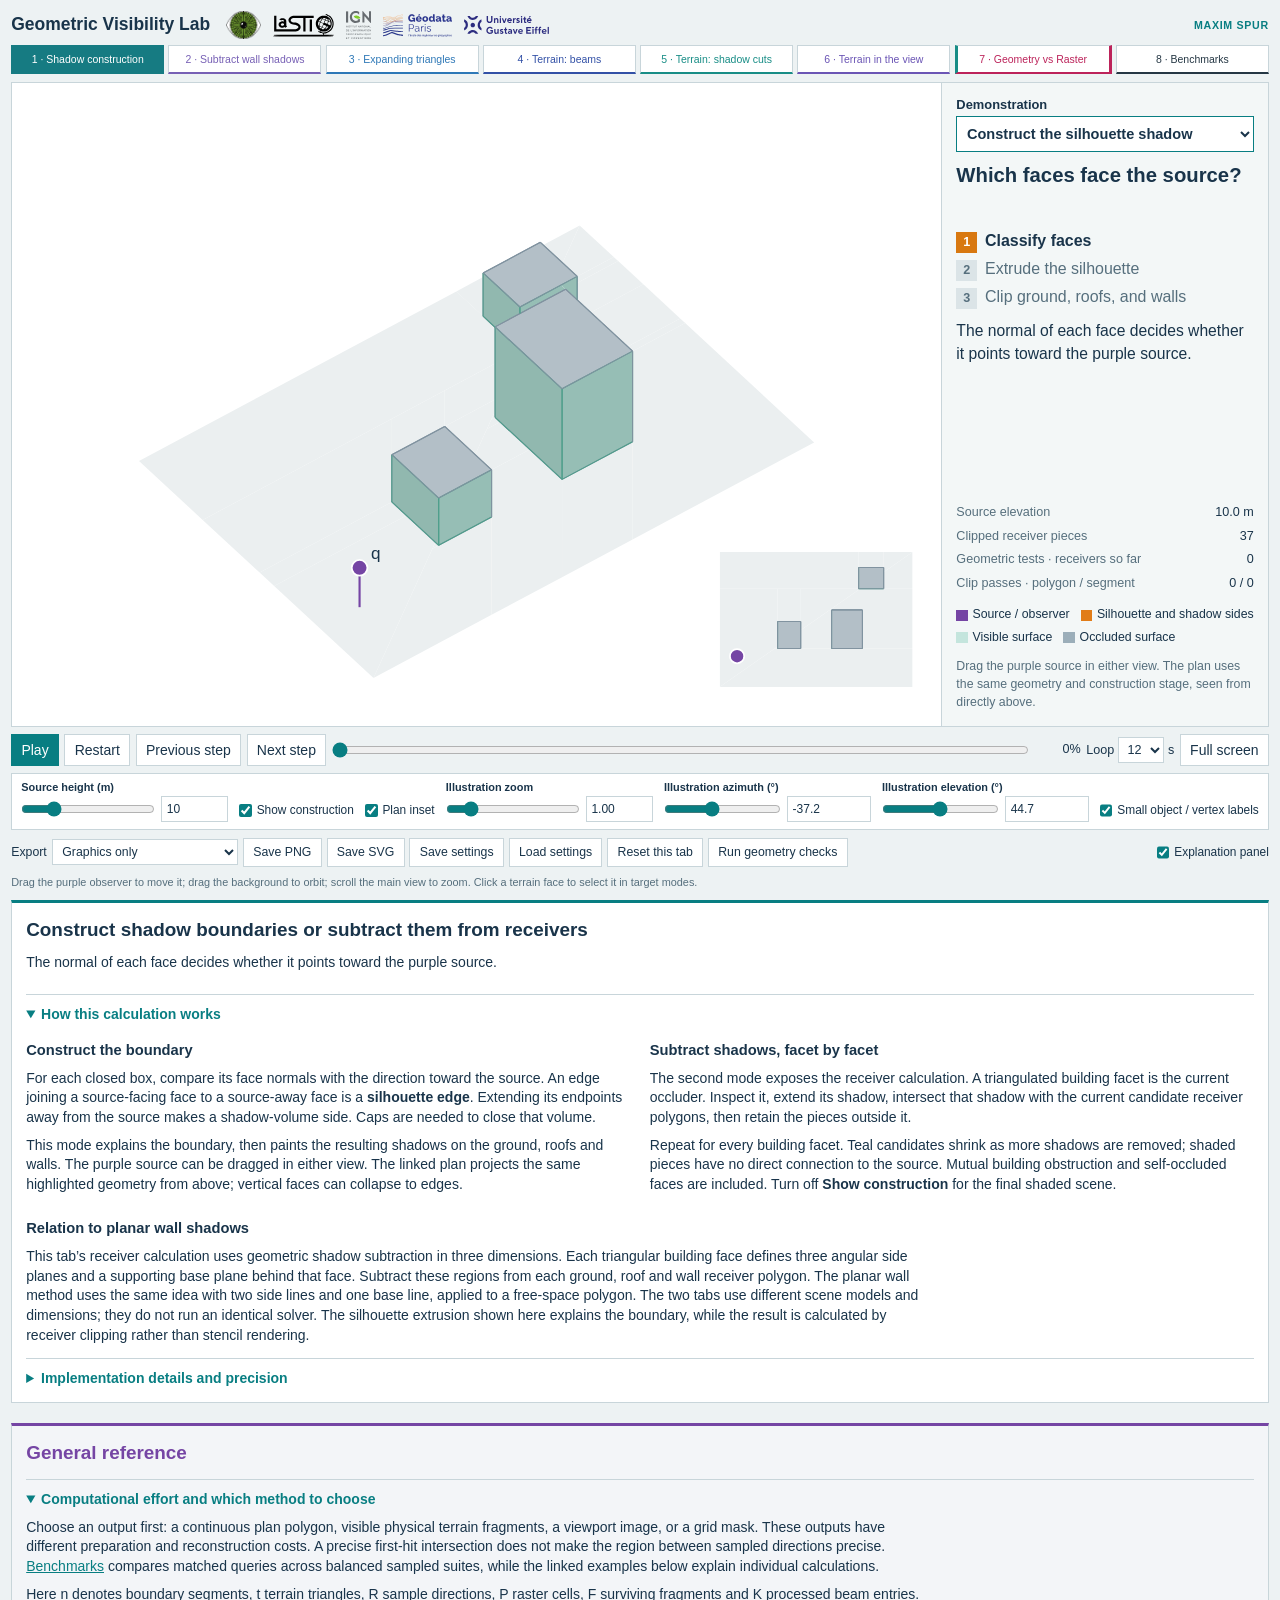
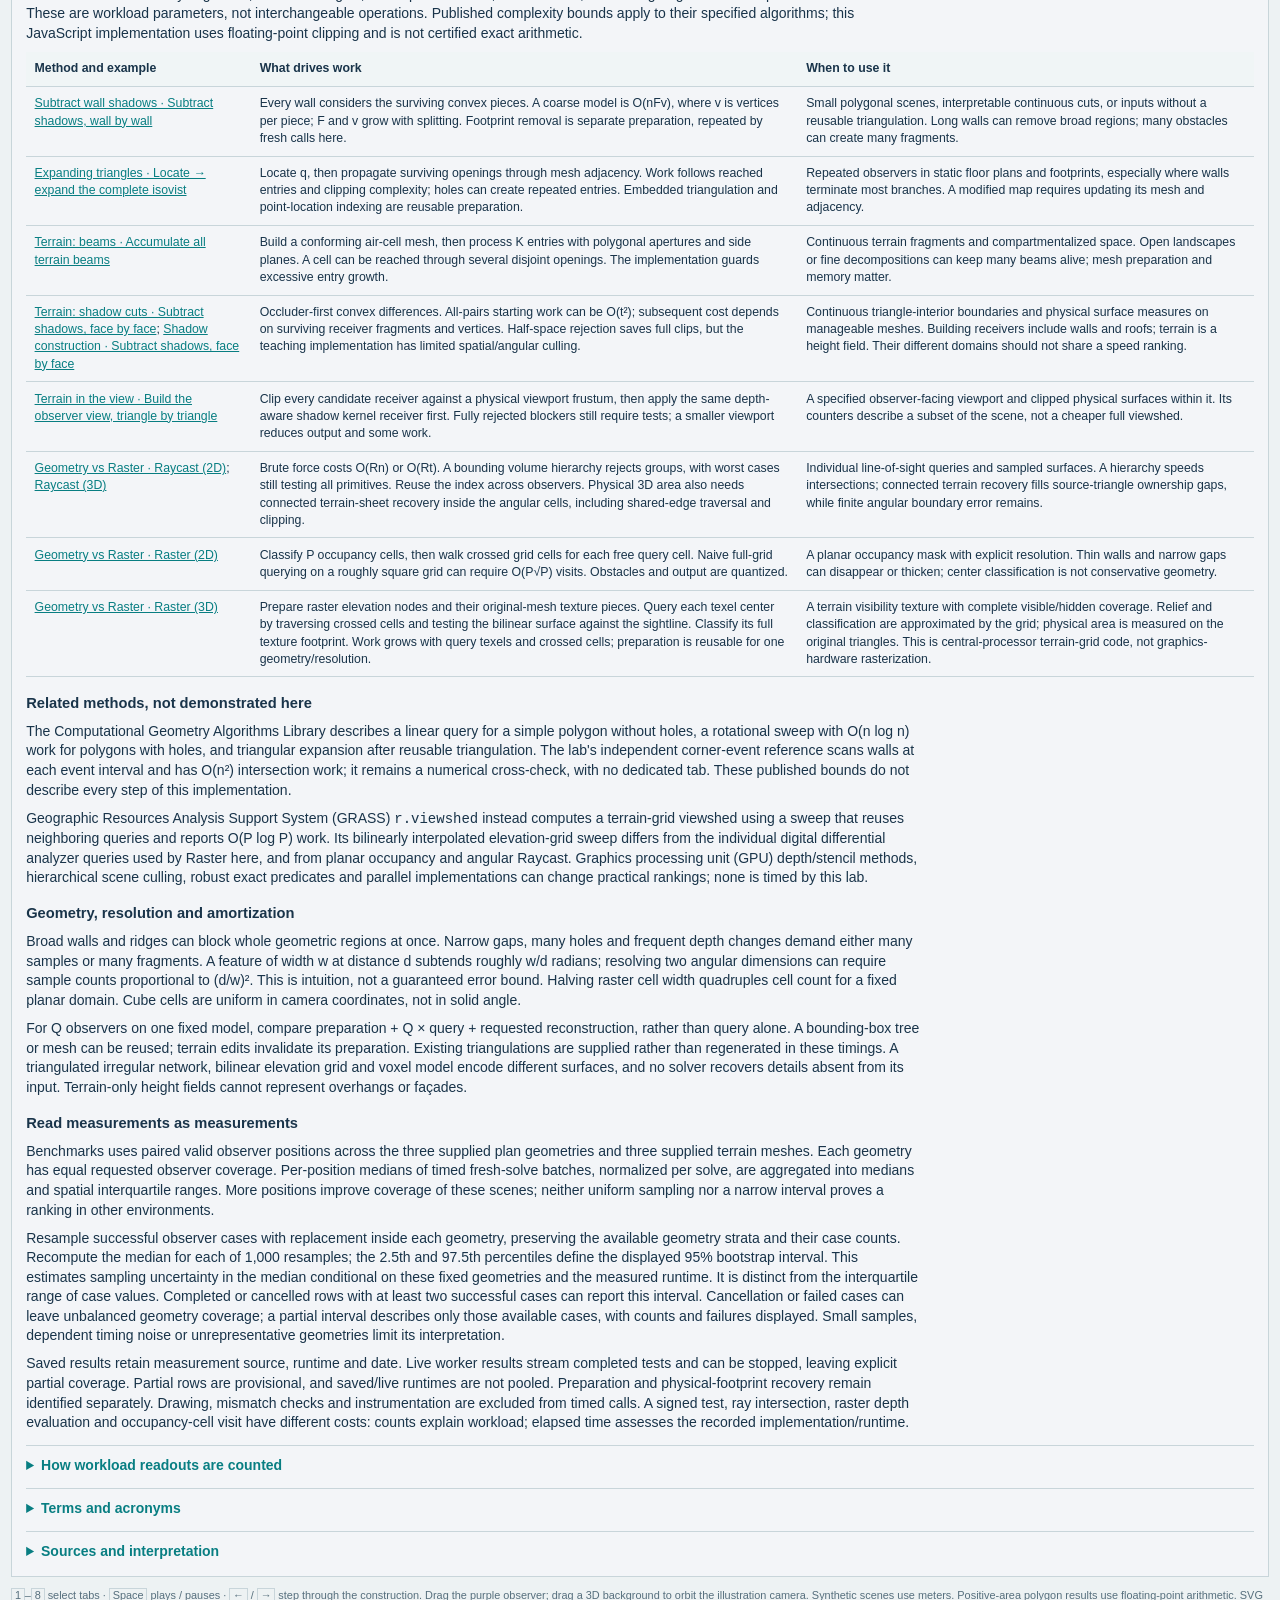
==== commit bc4718ca: "Refine benchmark inspection and configurable browser runs" ====
--- a/visibility-lab-v4.html
+++ b/visibility-lab-v4.html
@@ -197,6 +197,39 @@
 #nav button{color:var(--tab-hue,#253744);border-bottom:2px solid var(--tab-hue,#253744)}
 #nav button[aria-selected="true"]{background:var(--tab-hue,#253744);color:#fff;border-color:var(--tab-hue,#253744)}
 #nav [data-id="metrics"]{border-left:3px solid #188d86;border-right:3px solid #bc235a}
+/* Plot choices sit with the charts; the lower panel configures new runs only. */
+#presentation.benchmark-page { grid-template-rows:auto auto minmax(0,1fr) auto auto auto auto; }
+#benchmarkPlotControls { display:flex; flex-wrap:wrap; align-items:flex-end; gap:.4rem .65rem; padding:.45rem .6rem; border:1px solid var(--line); background:white; }
+#benchmarkPlotControls .benchmark-setting { flex:1 1 8rem!important; }
+#benchmarkPlotControls .benchmark-setting:nth-child(1),#benchmarkPlotControls .benchmark-setting:nth-child(2) { flex-basis:11rem!important; }
+#benchmarkPlotControls .benchmark-setting:nth-child(5) { flex-basis:15rem!important; }
+.benchmark-page .benchmark-setting>span { font-size:.78rem; }
+.benchmark-page .benchmark-setting select,.benchmark-page .benchmark-setting input { font-size:.82rem; padding:.25rem .35rem; }
+#benchmarkPlotControls .benchmark-toggle { font-size:.76rem; white-space:nowrap; }
+#benchmarkPlotControls button { font-size:.76rem; }
+.benchmark-interval-note { flex:1 1 22rem; font-size:.69rem; color:var(--muted); }
+.benchmark-page #controls>.benchmark-setting { flex:0 1 9rem; }
+.benchmark-page #controls>.benchmark-setting:nth-of-type(2) { flex-basis:14rem; }
+.benchmark-run-heading { font-size:.84rem; margin-right:.25rem; }
+.benchmark-run-estimate { flex:1 0 100%; font-size:.69rem; color:var(--muted); margin:0; order:10; }
+.benchmark-run-progress { order:11; }
+.benchmark-run-advanced>summary { font-size:.78rem; cursor:pointer; padding:.35rem .5rem; border:1px solid var(--line); }
+.benchmark-run-advanced[open]>summary { background:#e5edf4; }
+.benchmark-run-advanced-body { position:fixed; z-index:10; left:var(--pad); right:var(--pad); bottom:7rem; max-height:65svh; overflow:auto; display:flex; flex-wrap:wrap; gap:.8rem; padding:1rem; background:white; border:1px solid var(--line); box-shadow:0 .4rem 1.5rem #17344833; }
+.benchmark-run-checklist { margin:0; border:1px solid var(--line); padding:.5rem; display:flex; flex-wrap:wrap; align-content:flex-start; gap:.45rem .8rem; font-size:.78rem; flex:1 1 25rem; }
+.benchmark-run-checklist legend { font-weight:650; }
+.benchmark-run-checklist label { display:flex; gap:.3rem; align-items:center; }
+.benchmark-run-limits { flex:1 0 100%; display:flex; flex-wrap:wrap; gap:.45rem .8rem; }
+.benchmark-run-limits>summary { flex:1 0 100%; font-size:.85rem; font-weight:650; margin-bottom:.4rem; }
+.benchmark-run-limits>.setting { display:inline-flex; flex-direction:column; vertical-align:top; width:11.5rem; margin:.3rem; }
+.benchmark-run-limits>.setting>span { min-height:2.4em; }
+.benchmark-run-limits input { width:100%; }
+.benchmark-run-resolution-note { font-size:.73rem; color:var(--muted); margin:.6rem .3rem 0; }
+.benchmark-run-advanced-body .benchmark-number input { width:100%; }
+#view [data-benchmark-curve-hit] { cursor:pointer; }
+#view [data-benchmark-curve-hit]:focus-visible { outline:none; stroke:#19354855; stroke-width:8; }
+#view [data-benchmark-series].is-highlighted text { text-decoration:underline; }
+#view [data-benchmark-curve].is-highlighted>path:first-child { stroke-width:3.5; }
 </style>
 </head>
 <body>
@@ -206,9 +239,9 @@
 <div class="lab-identity">
 <h1>Geometric Visibility Lab</h1>
 <div class="brand-links" aria-label="Research affiliations">
-<a href="https://www.umr-lastig.fr/geovis/" title="Geovis"><img class="brand-geovis" src="[data-uri]